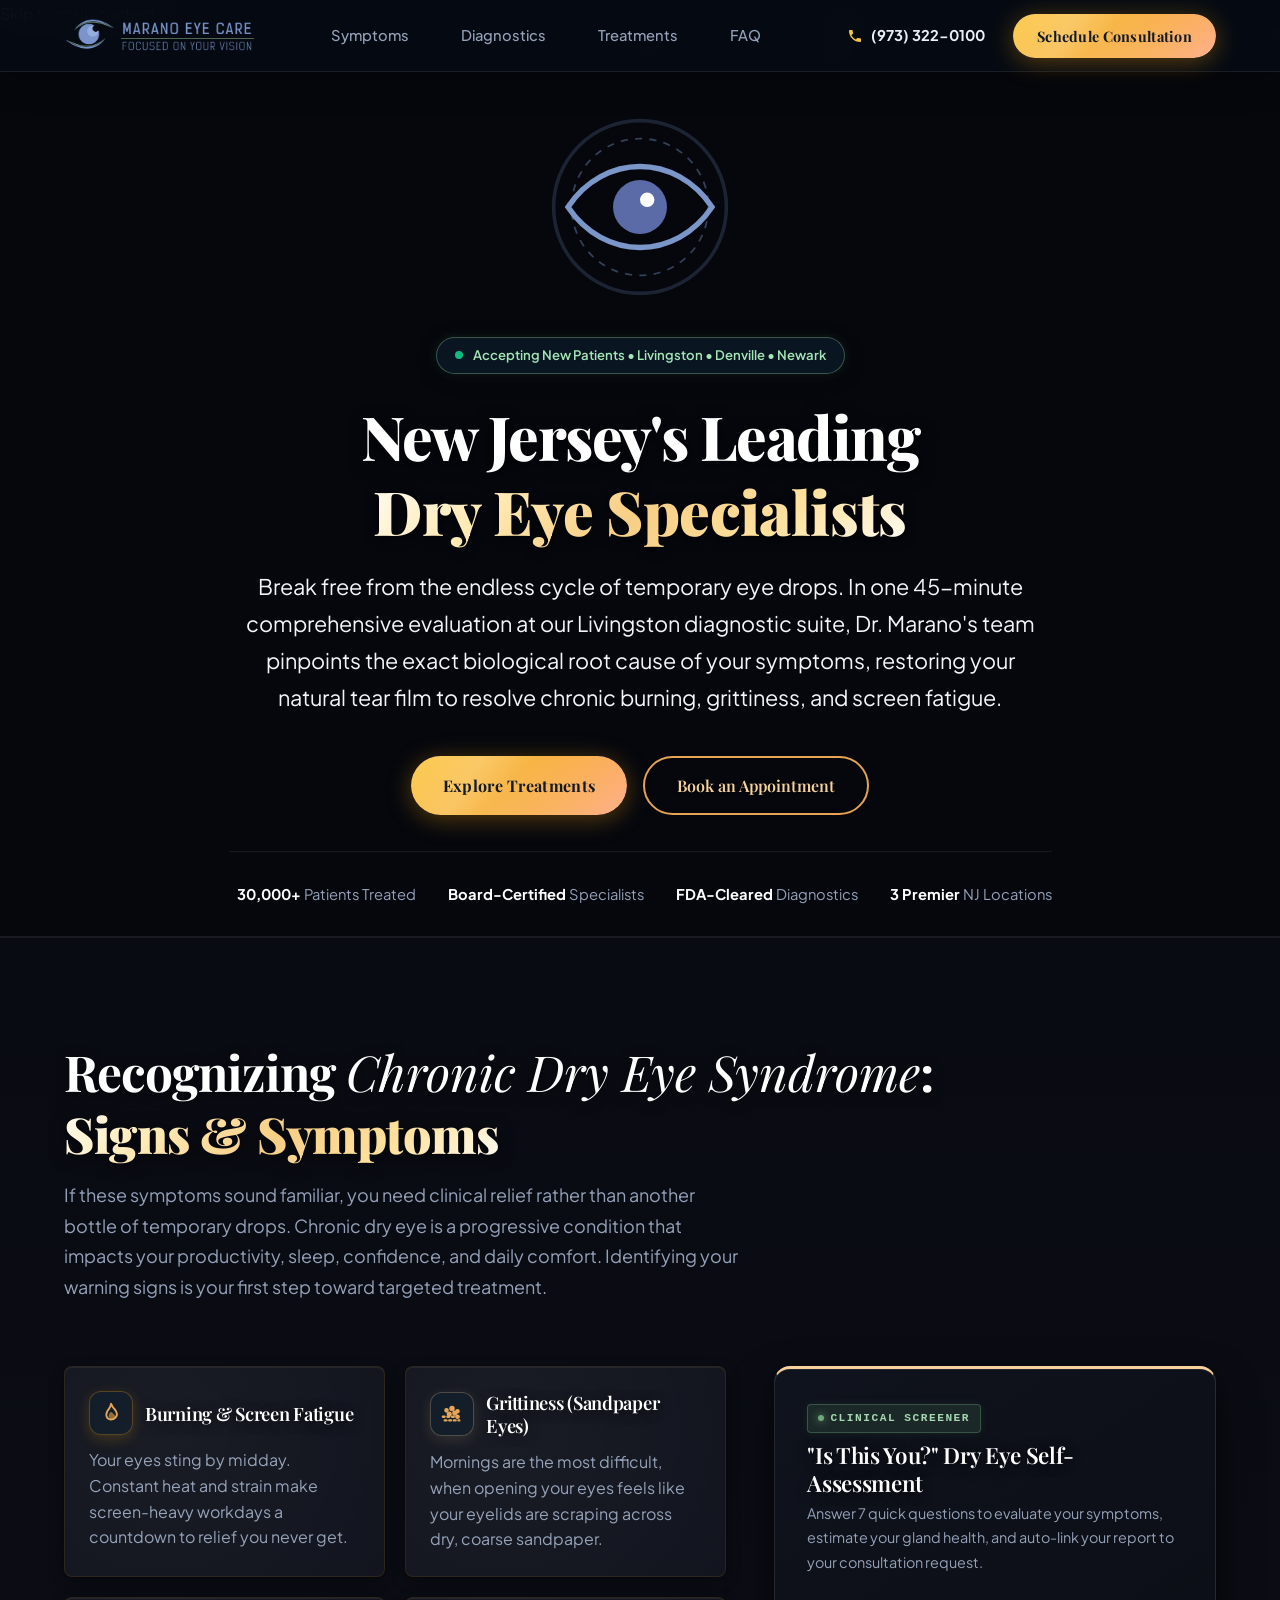
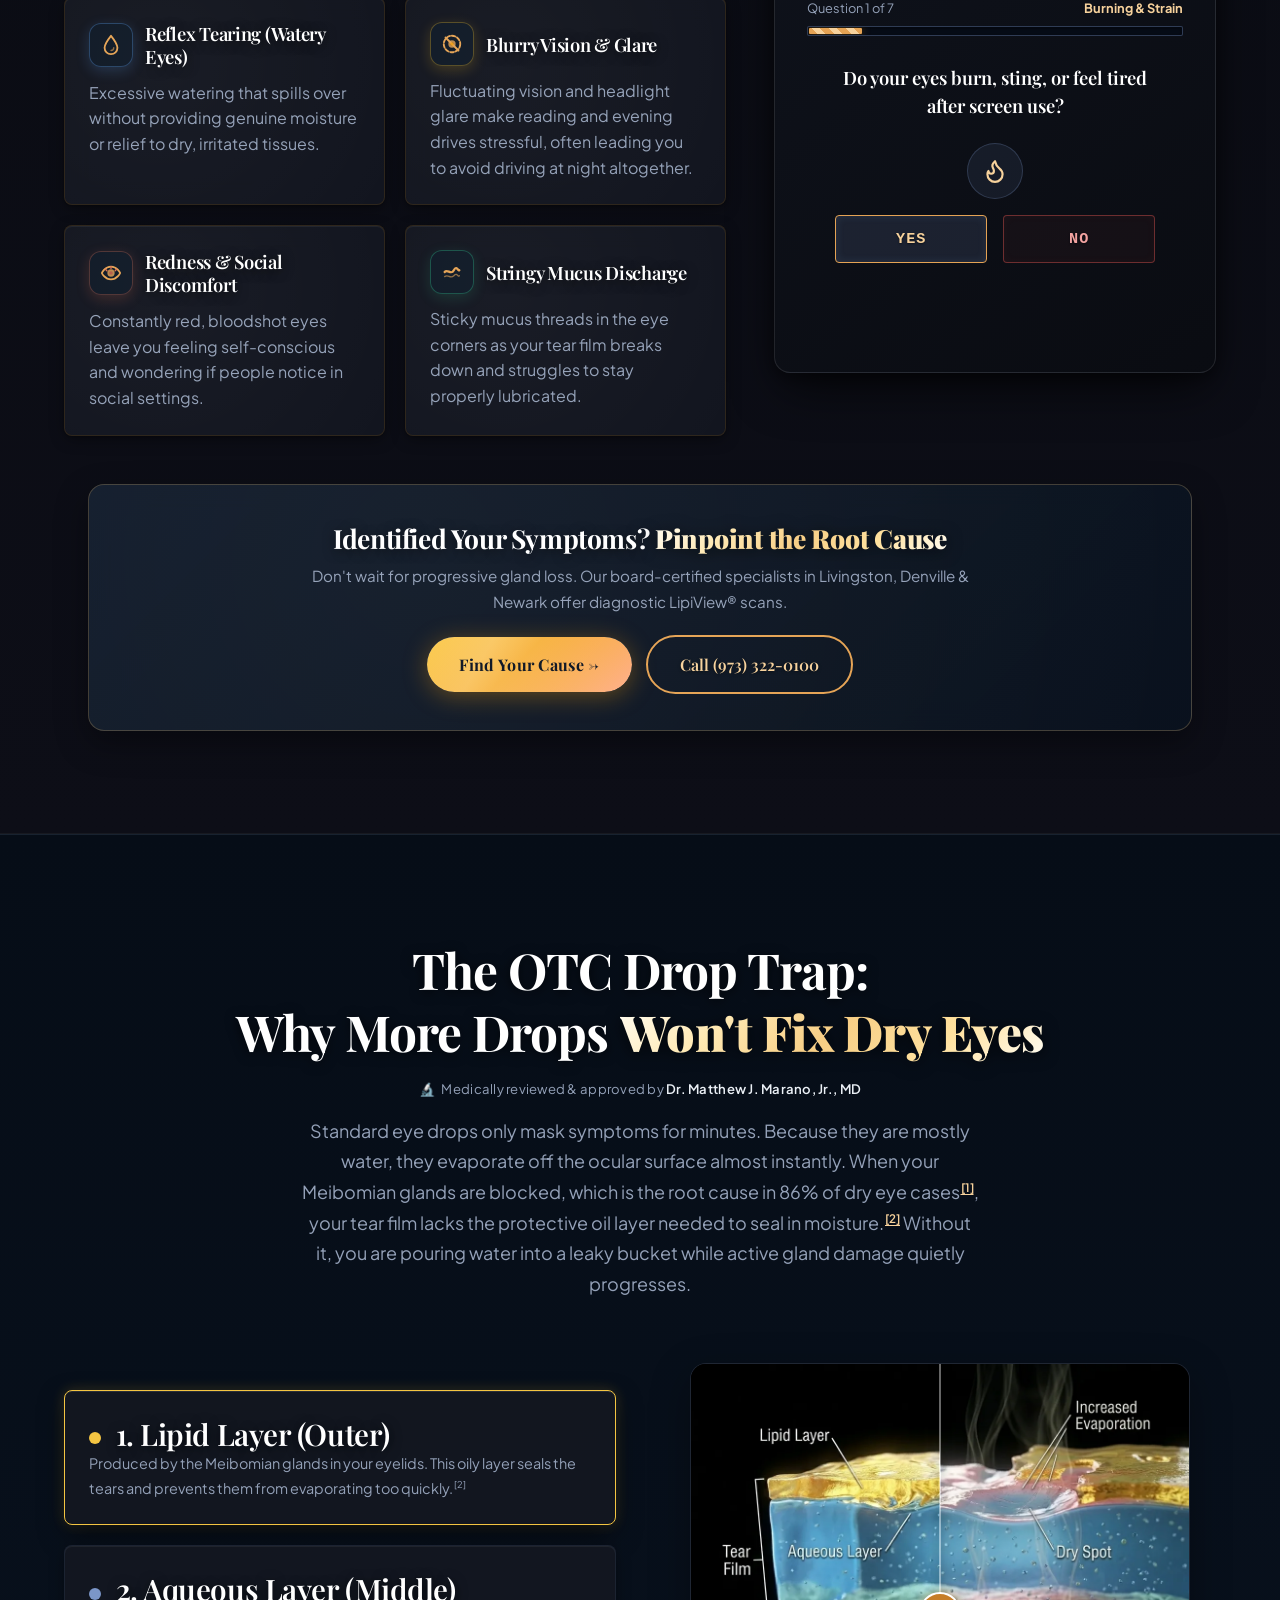
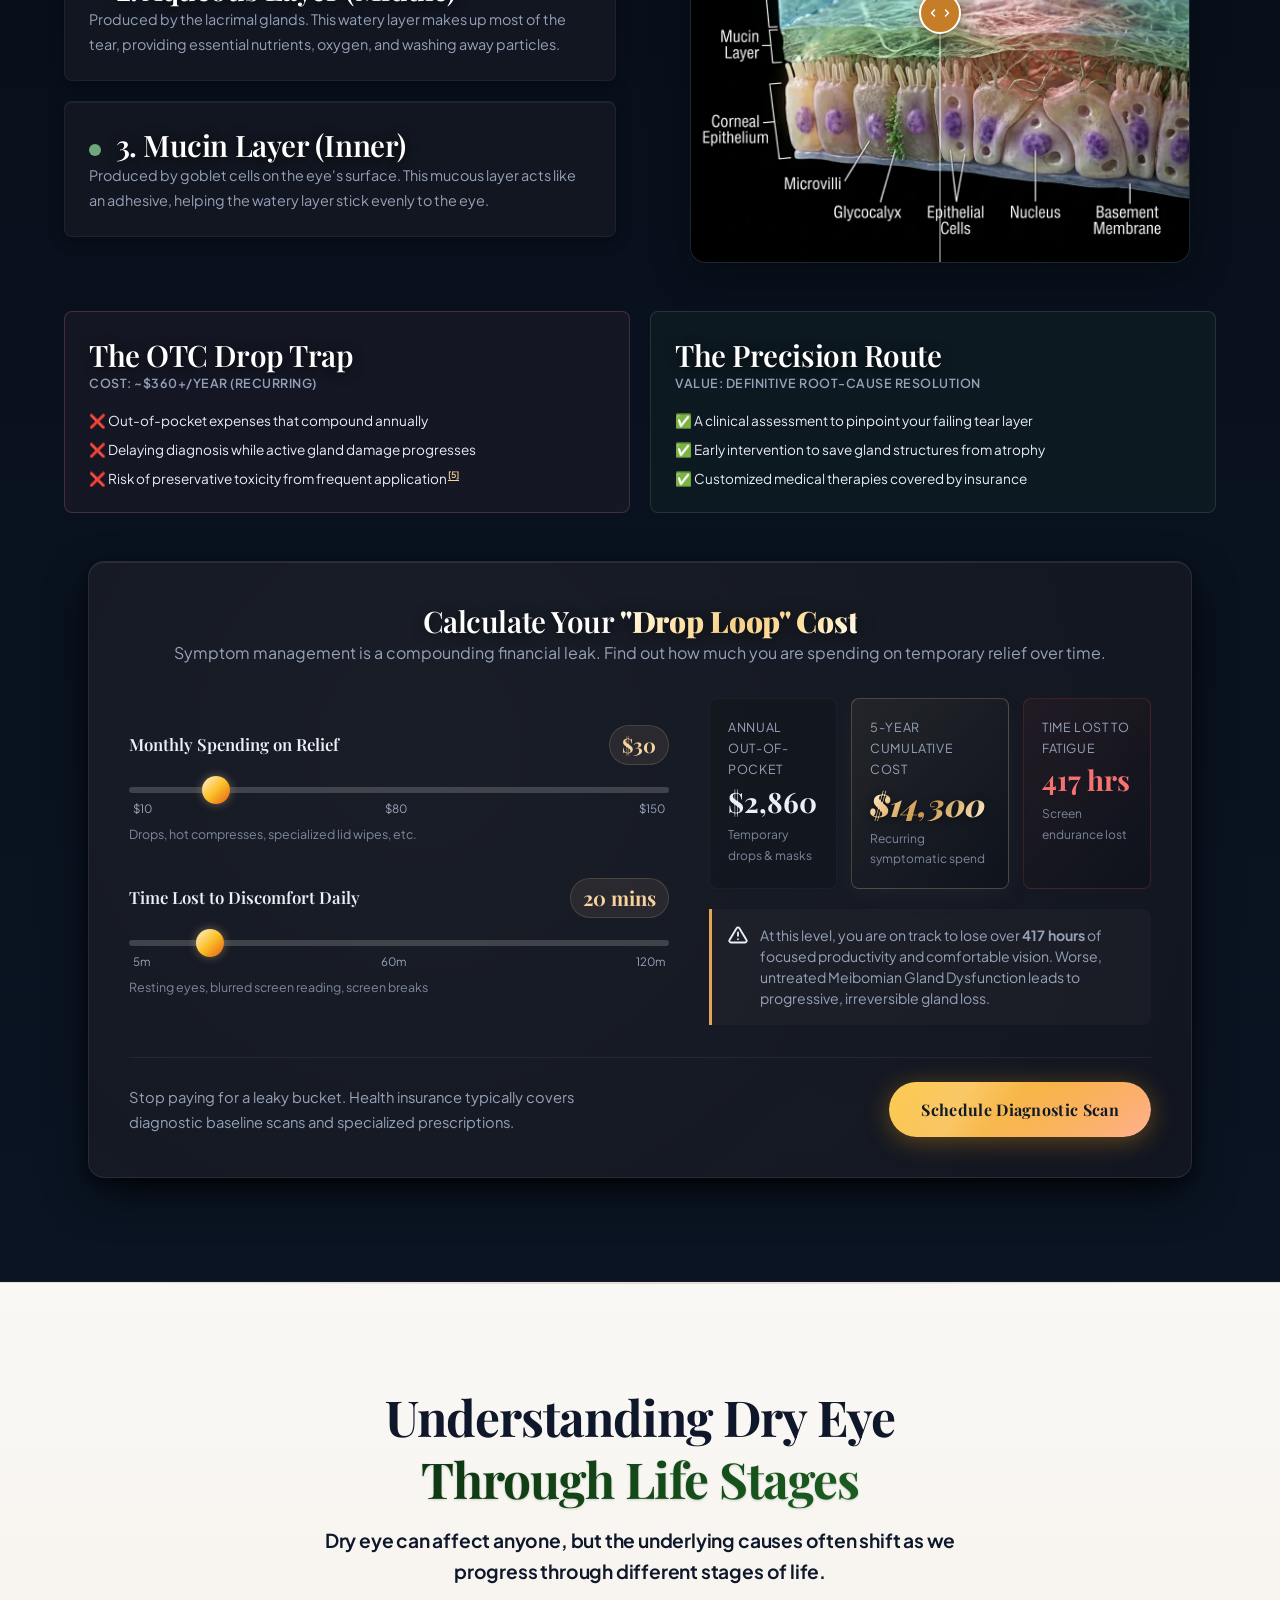
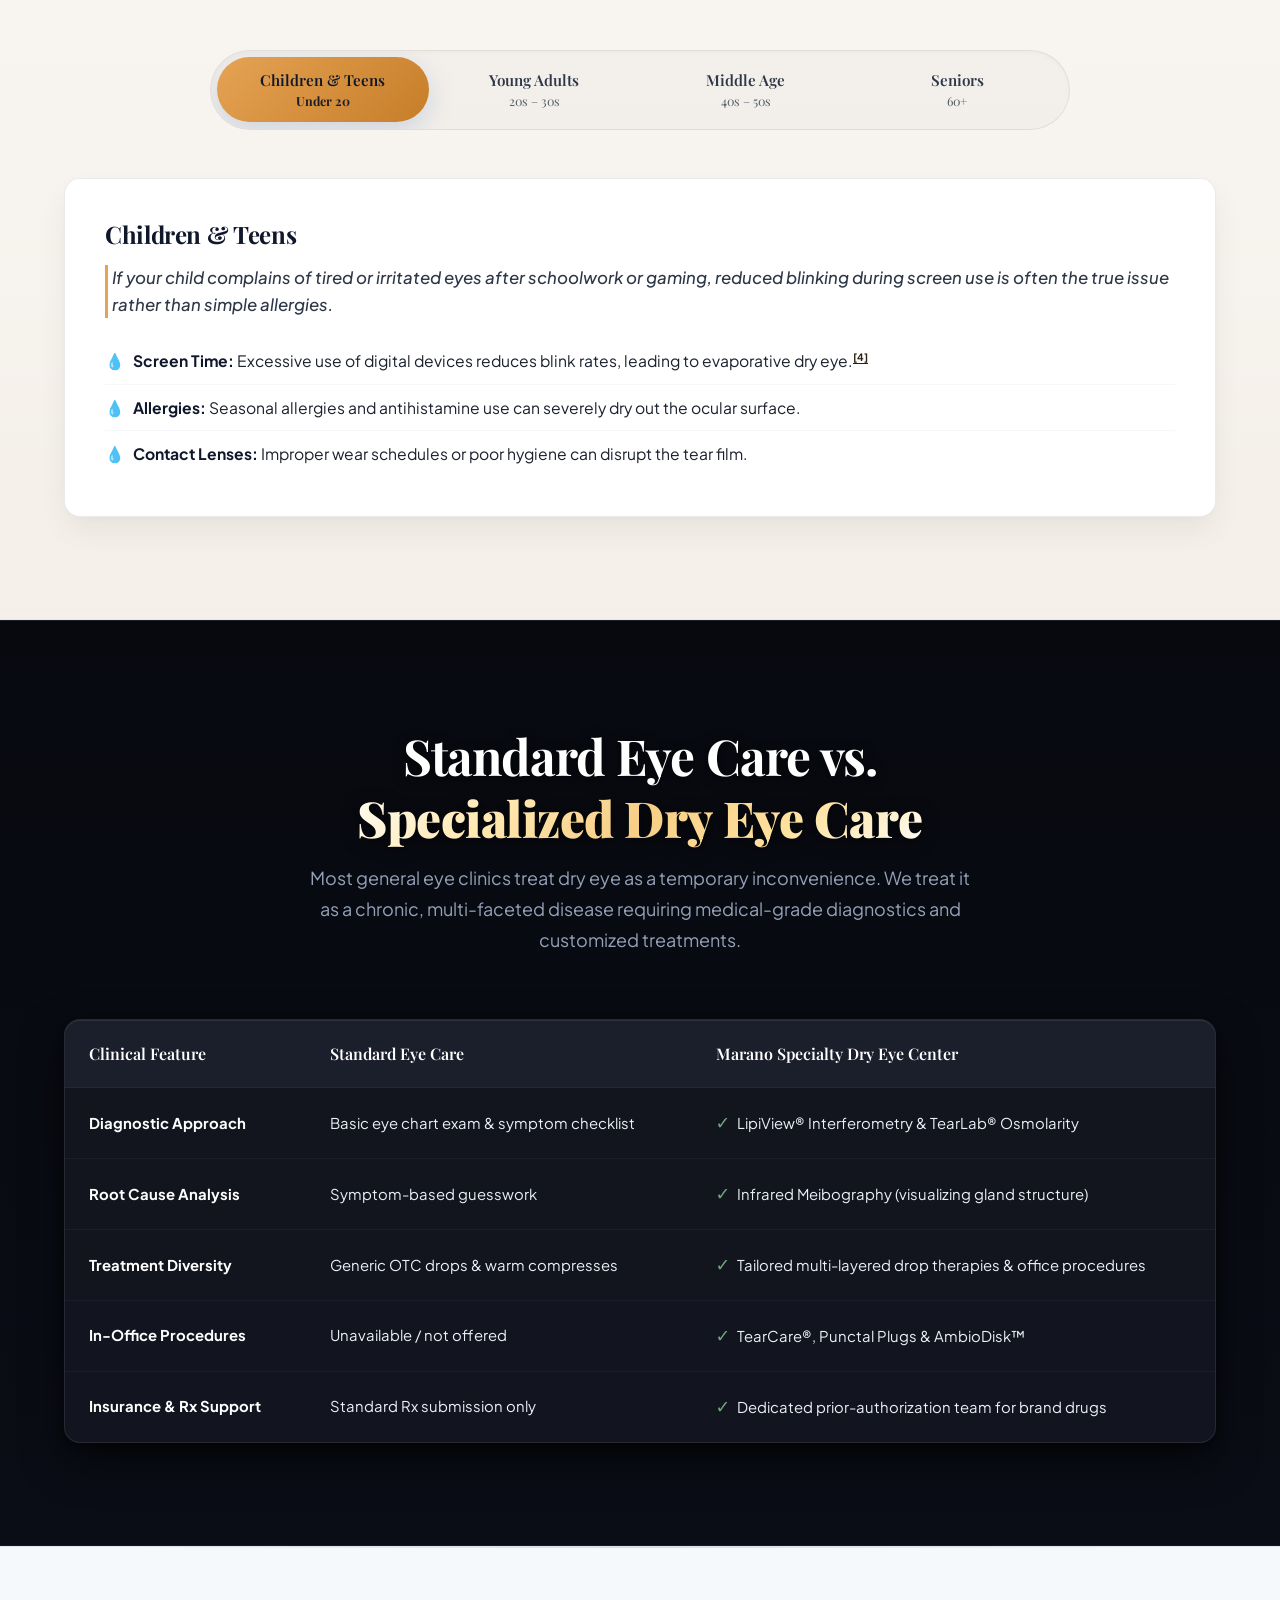
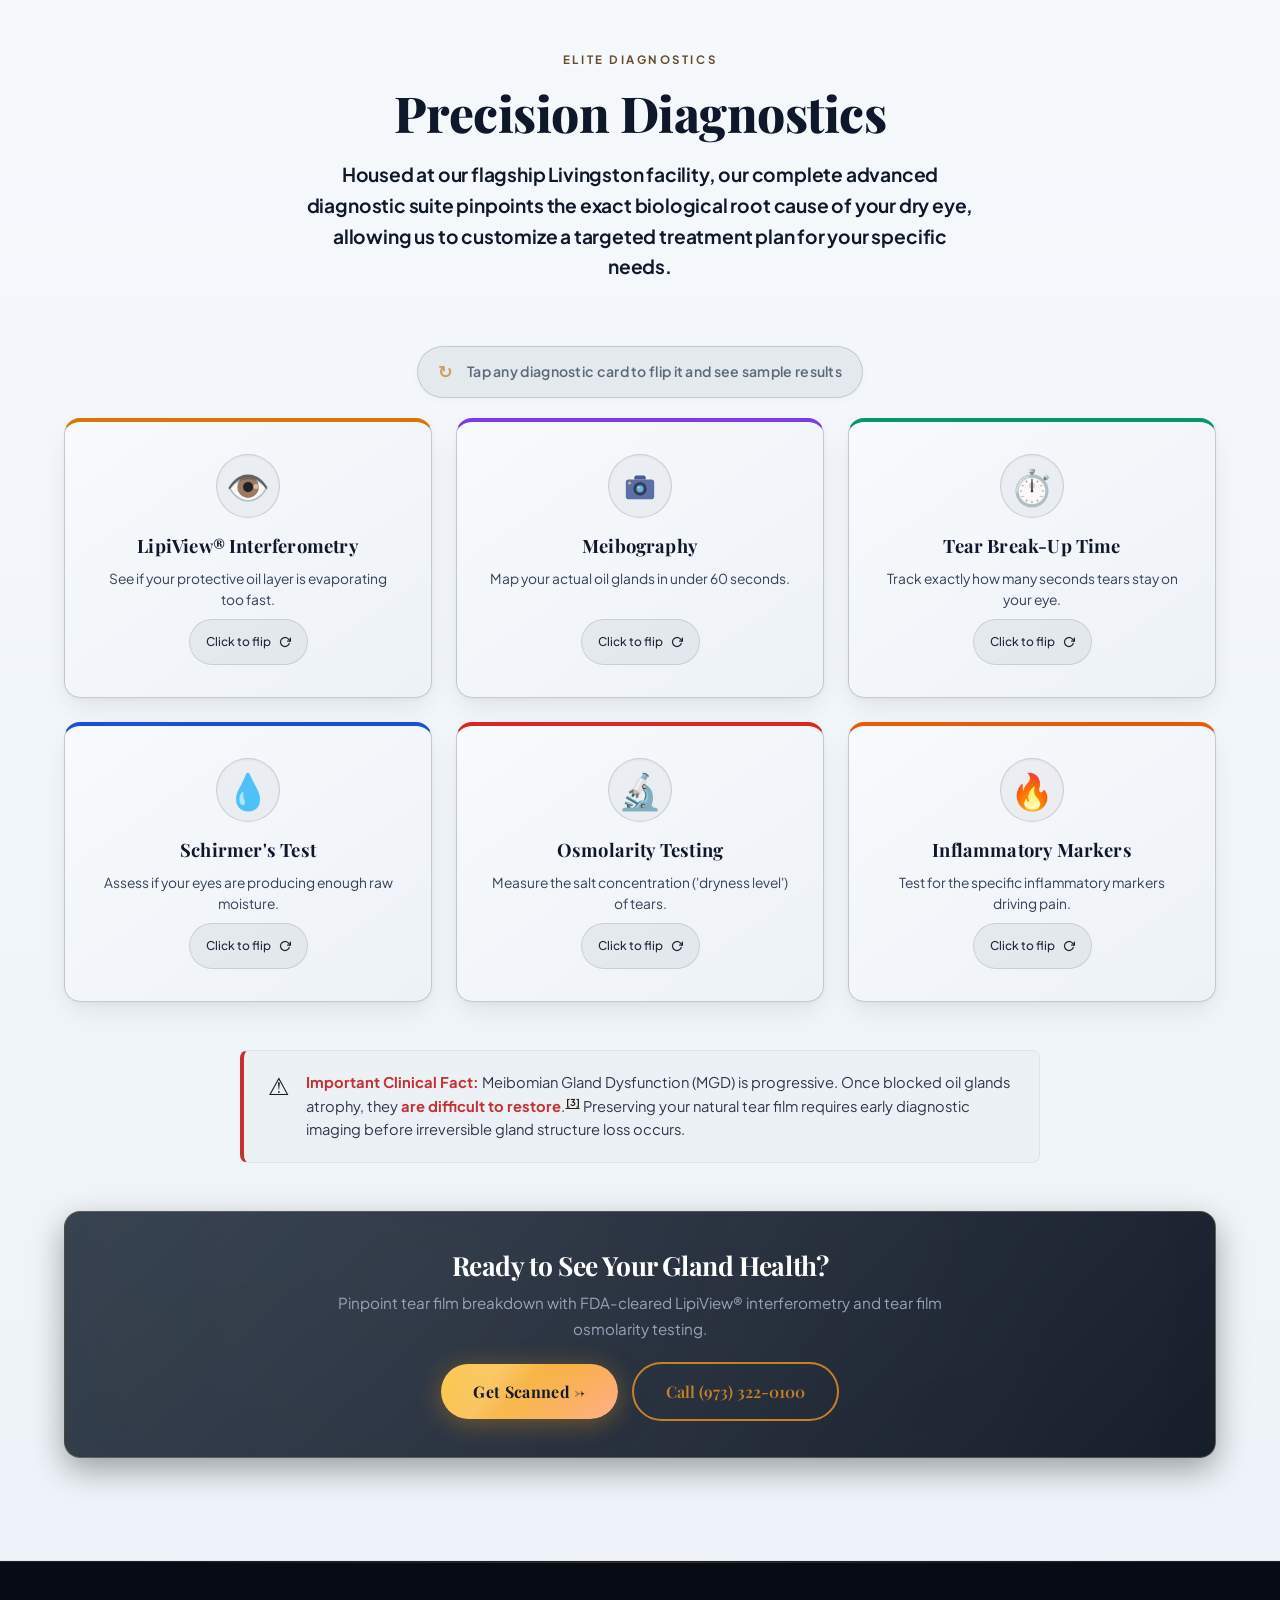
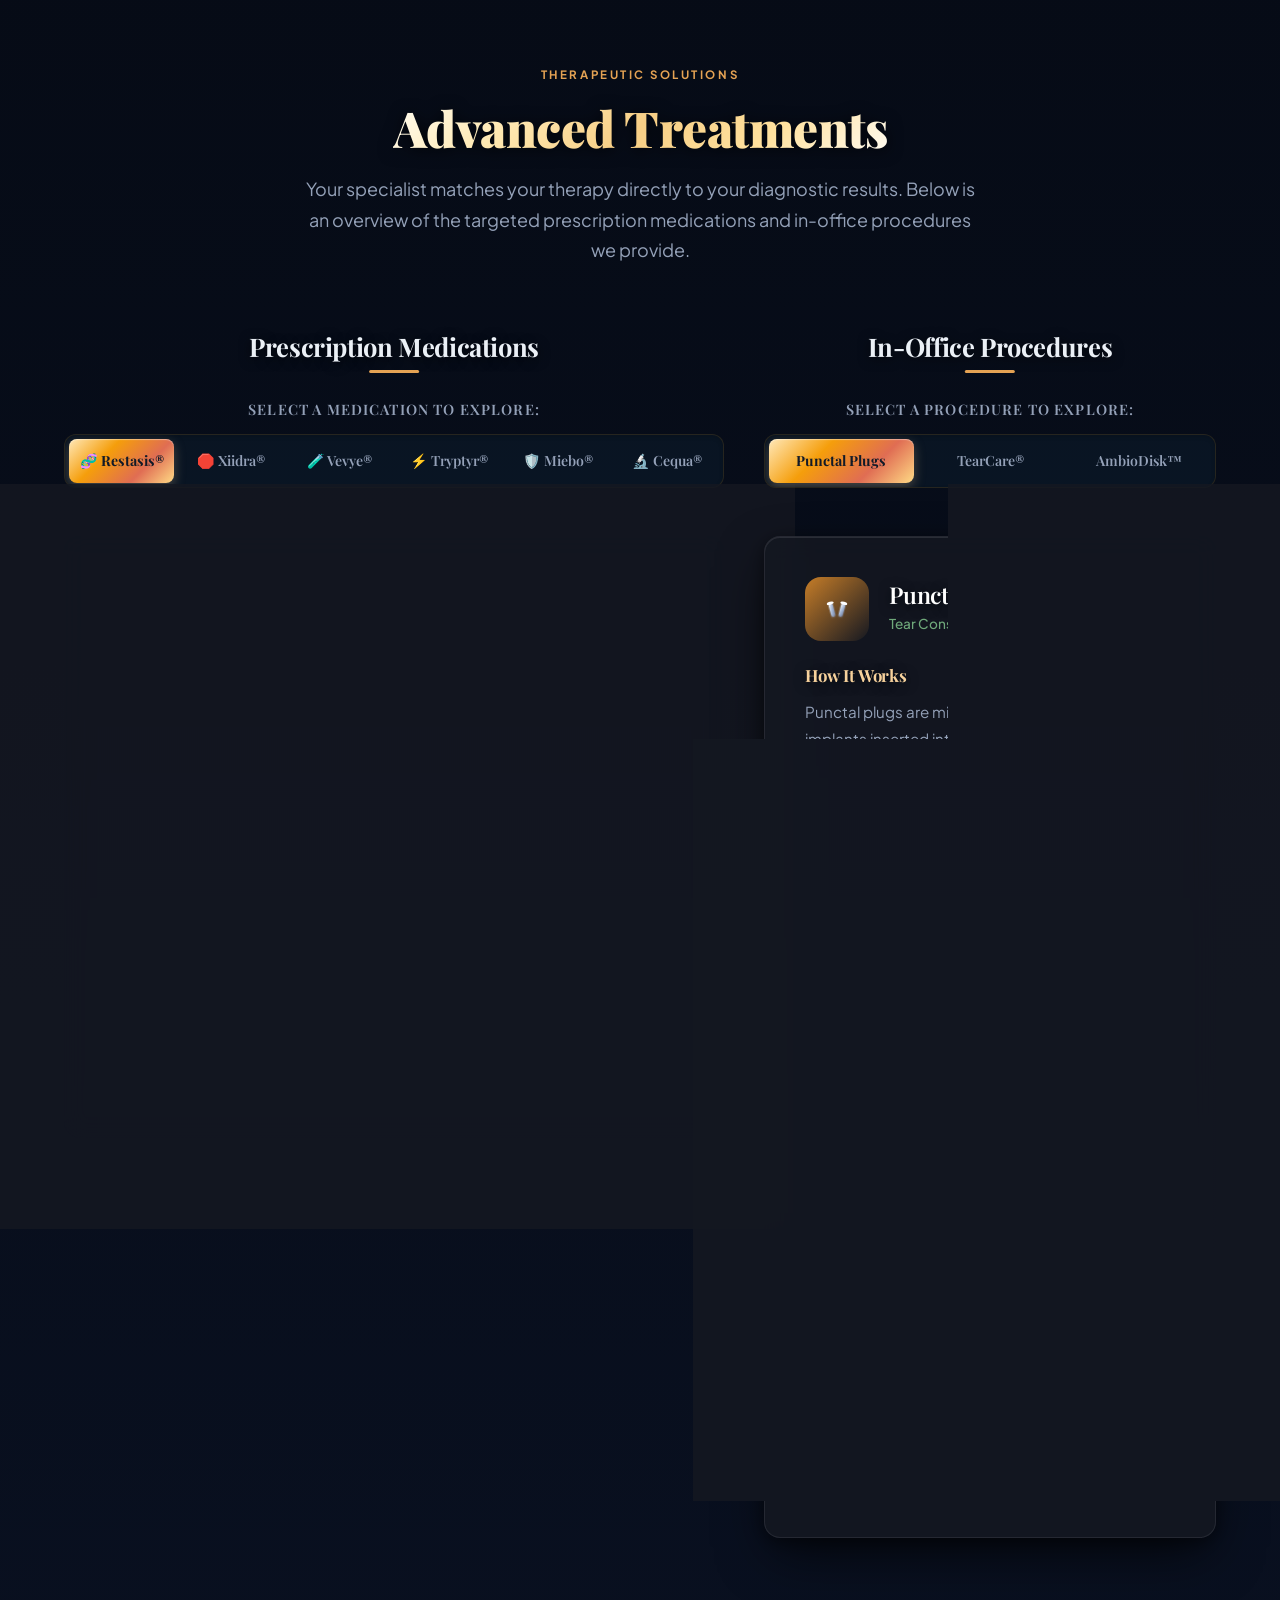
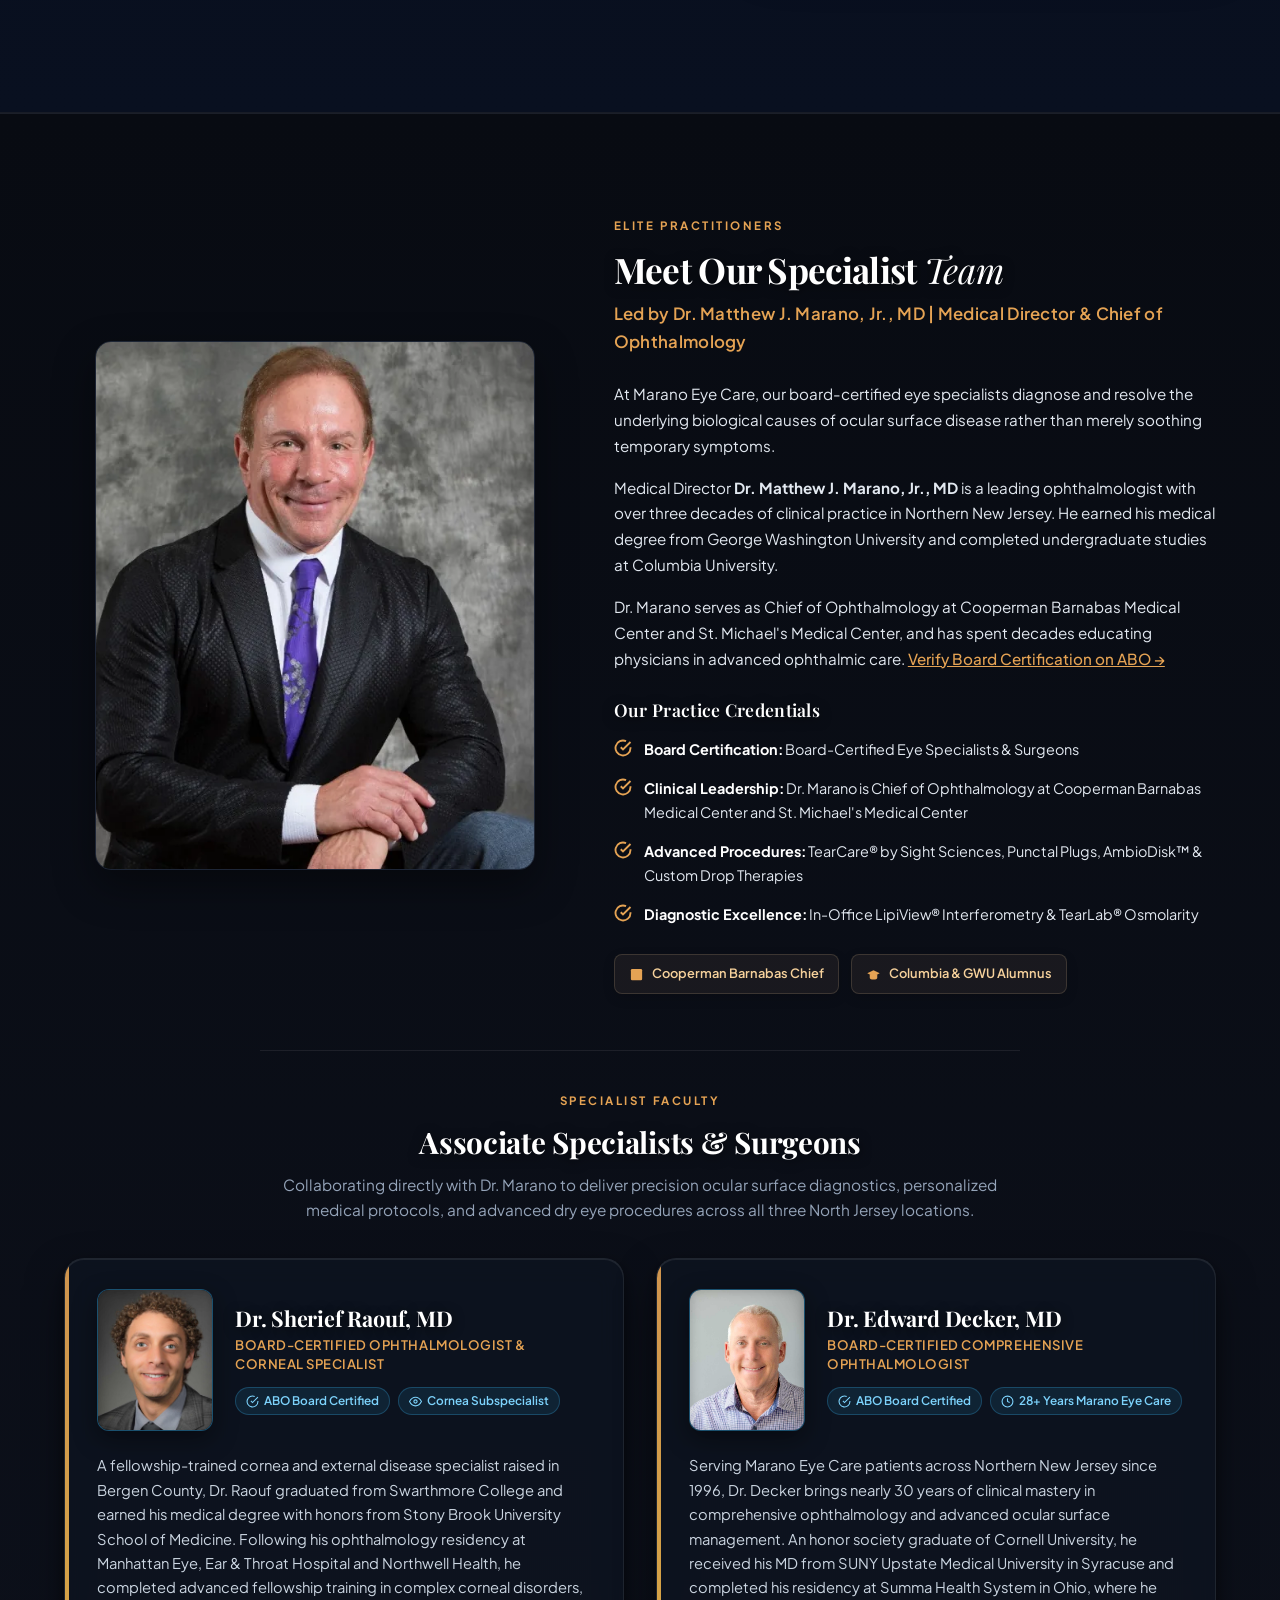
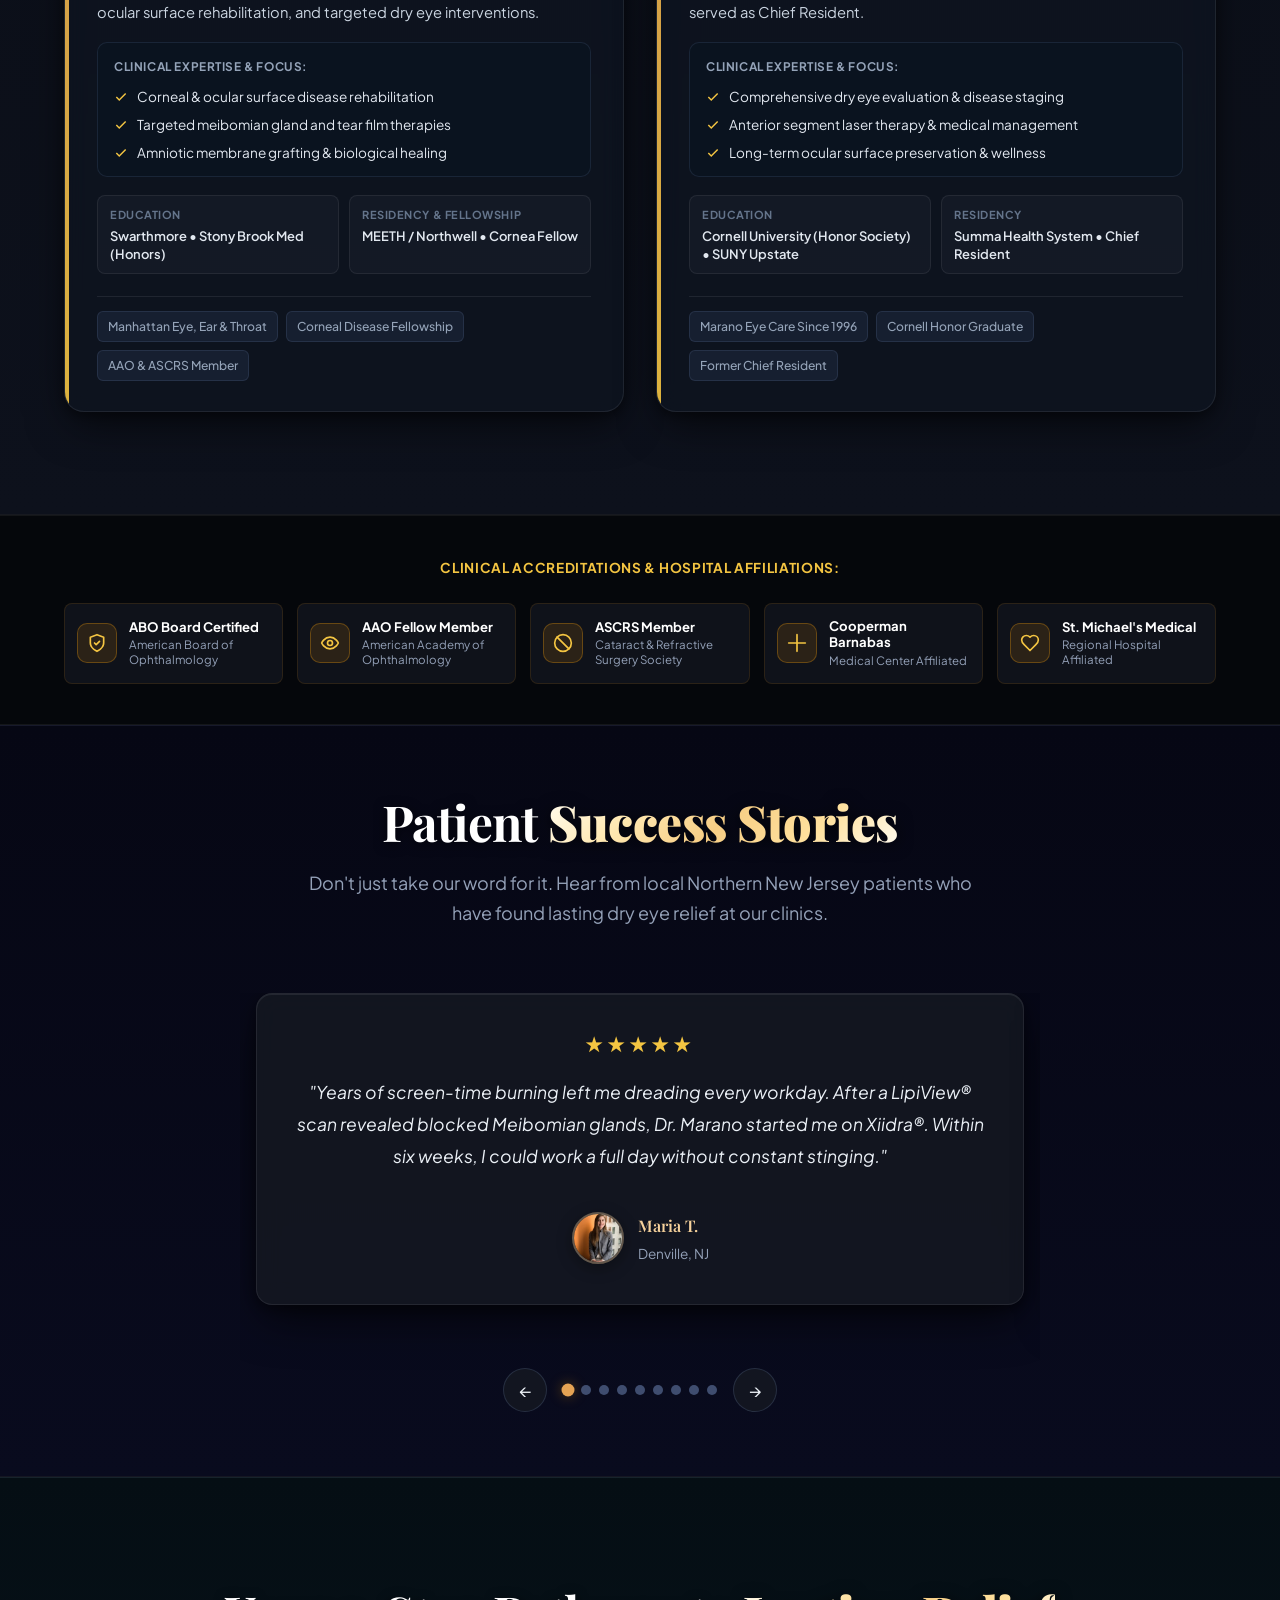
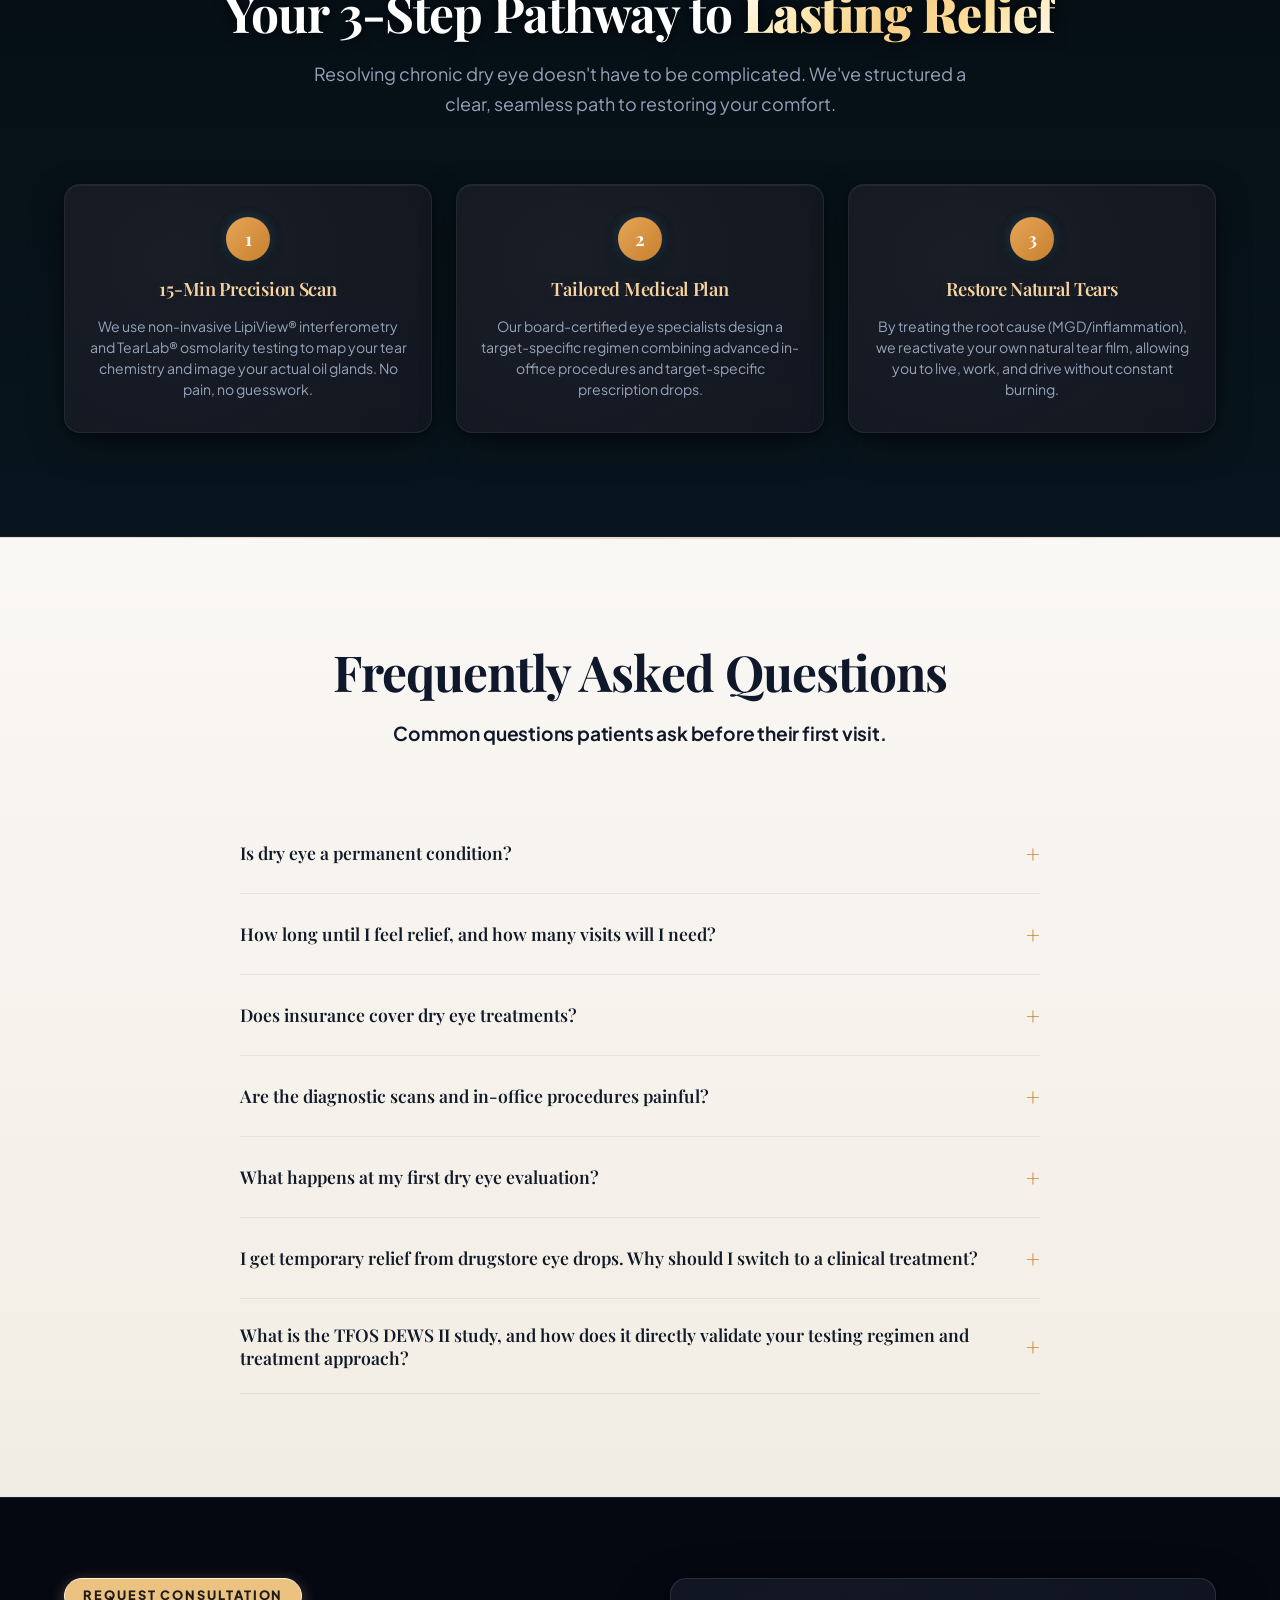
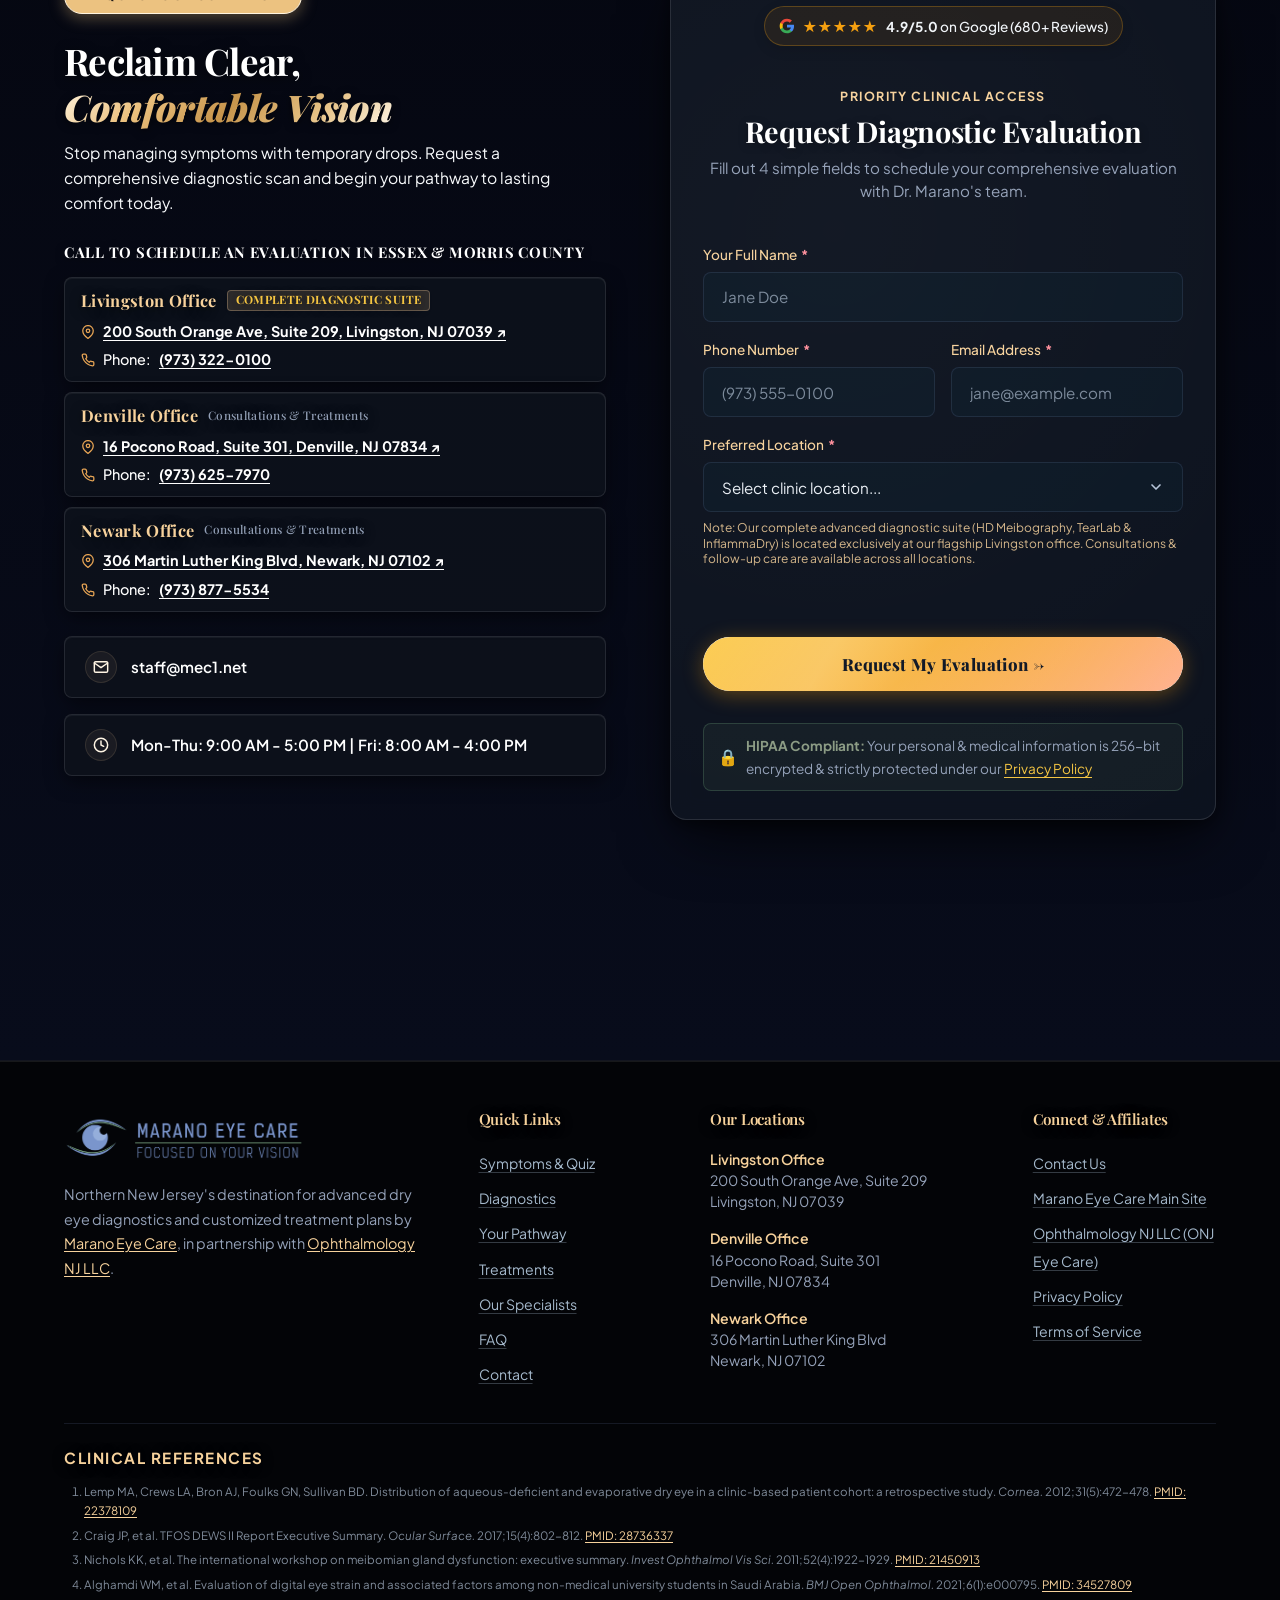
==== index.html @ af373365 "feat: integrate TearCare, expand in-office procedures, and calibrate card shadow system" ====
<!DOCTYPE html>
<html lang="en">

    <head>
    <meta charset="UTF-8">
    <meta name="viewport" content="width=device-width, initial-scale=1.0">

    <!-- Google tag (gtag.js) - Global Site Tag -->
    <script async src="https://www.googletagmanager.com/gtag/js?id=AW-18197167741"></script>
    <script>
      window.dataLayer = window.dataLayer || [];
      function gtag(){dataLayer.push(arguments);}
      gtag('js', new Date());

      gtag('config', 'AW-18197167741');
      gtag('config', 'AW-17962563730');
      gtag('config', 'GT-WKTZM5GN');
    </script>

    <!-- Google Tag Manager -->
    <script>(function(w,d,s,l,i){w[l]=w[l]||[];w[l].push({'gtm.start':
    new Date().getTime(),event:'gtm.js'});var f=d.getElementsByTagName(s)[0],
    j=d.createElement(s),dl=l!='dataLayer'?'&l='+l:'';j.async=true;j.src=
    'https://www.googletagmanager.com/gtm.js?id='+i+dl;f.parentNode.insertBefore(j,f);
    })(window,document,'script','dataLayer','GTM-KBWXBRFV');
    // Ensure window.gtag helper forwards directly to dataLayer
    window.dataLayer = window.dataLayer || [];
    function gtag(){dataLayer.push(arguments);}
    window.gtag = window.gtag || gtag;
    </script>
    <!-- End Google Tag Manager -->

    <title>Dry Eye Specialists NJ: Advanced Relief in Livingston, Denville &amp; Newark | Marano Eye Care</title>
    <meta name="description"
        content="Tired of temporary eye drops? Dr. Marano provides FDA-cleared dry eye diagnostics &amp; root-cause treatments across 3 NJ locations. Schedule your evaluation today.">
    <link rel="icon" type="image/svg+xml" href="assets/favicon.svg">
    
    <!-- Canonical URL -->
    <link rel="canonical" href="https://dryeye.maranoeye.com/" />

    <!-- Open Graph (Facebook / LinkedIn / Slack / WhatsApp) -->
    <meta property="og:type" content="website">
    <meta property="og:url" content="https://dryeye.maranoeye.com/" />
    <meta property="og:title" content="Dry Eye Specialists NJ: Advanced Relief | Marano Eye Care">
    <meta property="og:description" content="Tired of temporary eye drops? Get advanced, FDA-cleared dry eye diagnostics &amp; treatments in Livingston, Denville &amp; Newark with Dr. Marano.">
    <meta property="og:image" content="https://dryeye.maranoeye.com/assets/meibography_scan.png">
    <meta property="og:site_name" content="Marano Eye Care">
    <meta property="og:locale" content="en_US">

    <!-- Twitter Cards (X) -->
    <meta name="twitter:card" content="summary_large_image">
    <meta name="twitter:url" content="https://dryeye.maranoeye.com/">
    <meta name="twitter:title" content="Dry Eye Specialists NJ: Advanced Relief | Marano Eye Care">
    <meta name="twitter:description" content="Get advanced, FDA-cleared dry eye diagnostics &amp; root-cause treatments across 3 NJ locations.">
    <meta name="twitter:image" content="https://dryeye.maranoeye.com/assets/meibography_scan.png">

    <link rel="preconnect" href="https://fonts.googleapis.com">
    <link rel="preconnect" href="https://fonts.gstatic.com" crossorigin>
    <link rel="preload" href="https://fonts.googleapis.com/css2?family=Playfair+Display:ital,wght@0,400;0,600;0,700;1,400&family=Plus+Jakarta+Sans:wght@300;400;500;600;700&display=swap" as="style">
    <link href="https://fonts.googleapis.com/css2?family=Playfair+Display:ital,wght@0,400;0,600;0,700;1,400&family=Plus+Jakarta+Sans:wght@300;400;500;600;700&display=swap" rel="stylesheet">
    <link rel="stylesheet" href="styles.css?v=1.7.2">

    <!-- Preload Critical Above-the-Fold Assets -->
    <link rel="preload" href="assets/marano_logo.png" as="image" type="image/png">

    <!-- Advanced Connected Medical & Local Business Schema.org Graph -->
    <script type="application/ld+json">
    {
      "@context": "https://schema.org",
      "@graph": [
        {
          "@type": "MedicalBusiness",
          "@id": "https://maranoeyecare.com/#organization",
          "name": "Marano Eye Care - Dry Eye Care Center",
          "url": "https://maranoeyecare.com",
          "logo": "https://maranoeyecare.com/assets/marano_logo.png",
          "image": "https://maranoeyecare.com/assets/meibography_scan.png",
          "description": "New Jersey's premier dry eye care center specializing in advanced, FDA-cleared diagnostics and customized, root-cause treatments.",
          "telephone": "(973) 322-0100",
          "medicalSpecialty": "Ophthalmology",
          "knowsAbout": ["Dry Eye Syndrome", "Meibomian Gland Dysfunction", "LipiFlow", "AmbioDisk"],
          "priceRange": "$$",
          "aggregateRating": {
            "@type": "AggregateRating",
            "ratingValue": "4.9",
            "reviewCount": "680",
            "bestRating": "5",
            "worstRating": "1"
          },
          "subOrganization": [
            { "@id": "https://maranoeyecare.com/#livingston" },
            { "@id": "https://maranoeyecare.com/#denville" },
            { "@id": "https://maranoeyecare.com/#newark" }
          ]
        },
        {
          "@type": "MedicalBusiness",
          "@id": "https://maranoeyecare.com/#livingston",
          "name": "Marano Eye Care - Livingston Office",
          "telephone": "(973) 322-0100",
          "parentOrganization": { "@id": "https://maranoeyecare.com/#organization" },
          "address": {
            "@type": "PostalAddress",
            "streetAddress": "200 South Orange Ave, Suite 209",
            "addressLocality": "Livingston",
            "addressRegion": "NJ",
            "postalCode": "07039",
            "addressCountry": "US"
          },
          "geo": {
            "@type": "GeoCoordinates",
            "latitude": 40.7812,
            "longitude": -74.3259
          },
          "areaServed": [
            { "@type": "AdministrativeArea", "name": "Essex County, NJ" },
            { "@type": "AdministrativeArea", "name": "Morris County, NJ" },
            { "@type": "City", "name": "Livingston, NJ" },
            { "@type": "City", "name": "Short Hills, NJ" },
            { "@type": "City", "name": "Millburn, NJ" },
            { "@type": "City", "name": "Summit, NJ" },
            { "@type": "City", "name": "Florham Park, NJ" },
            { "@type": "City", "name": "East Hanover, NJ" },
            { "@type": "City", "name": "West Orange, NJ" },
            { "@type": "City", "name": "Caldwell, NJ" }
          ],
          "openingHours": "Mo-Fr 08:00-17:00"
        },
        {
          "@type": "MedicalBusiness",
          "@id": "https://maranoeyecare.com/#denville",
          "name": "Marano Eye Care - Denville Office",
          "telephone": "(973) 625-7970",
          "parentOrganization": { "@id": "https://maranoeyecare.com/#organization" },
          "address": {
            "@type": "PostalAddress",
            "streetAddress": "16 Pocono Road, Suite 301",
            "addressLocality": "Denville",
            "addressRegion": "NJ",
            "postalCode": "07834",
            "addressCountry": "US"
          },
          "geo": {
            "@type": "GeoCoordinates",
            "latitude": 40.8931,
            "longitude": -74.4782
          },
          "areaServed": [
            { "@type": "AdministrativeArea", "name": "Morris County, NJ" },
            { "@type": "City", "name": "Denville, NJ" },
            { "@type": "City", "name": "Parsippany-Troy Hills, NJ" },
            { "@type": "City", "name": "Rockaway, NJ" },
            { "@type": "City", "name": "Morristown, NJ" },
            { "@type": "City", "name": "Mountain Lakes, NJ" },
            { "@type": "City", "name": "Dover, NJ" },
            { "@type": "City", "name": "Boonton, NJ" }
          ],
          "openingHours": "Mo-Fr 08:00-17:00"
        },
        {
          "@type": "MedicalBusiness",
          "@id": "https://maranoeyecare.com/#newark",
          "name": "Marano Eye Care - Newark Office",
          "telephone": "(973) 877-5534",
          "parentOrganization": { "@id": "https://maranoeyecare.com/#organization" },
          "address": {
            "@type": "PostalAddress",
            "streetAddress": "306 Martin Luther King Blvd",
            "addressLocality": "Newark",
            "addressRegion": "NJ",
            "postalCode": "07102",
            "addressCountry": "US"
          },
          "geo": {
            "@type": "GeoCoordinates",
            "latitude": 40.7397,
            "longitude": -74.1793
          },
          "areaServed": [
            { "@type": "AdministrativeArea", "name": "Essex County, NJ" },
            { "@type": "City", "name": "Newark, NJ" },
            { "@type": "City", "name": "Harrison, NJ" },
            { "@type": "City", "name": "Kearny, NJ" },
            { "@type": "City", "name": "East Orange, NJ" },
            { "@type": "City", "name": "Belleville, NJ" },
            { "@type": "City", "name": "Irvington, NJ" }
          ],
          "openingHours": "Mo-Fr 08:00-17:00"
        },
        {
          "@type": "Physician",
          "@id": "https://maranoeyecare.com/#physician",
          "name": "Dr. Matthew J. Marano, Jr., MD",
          "telephone": "(973) 322-0100",
          "medicalSpecialty": "Ophthalmology",
          "affiliation": { "@id": "https://maranoeyecare.com/#organization" },
          "knowsAbout": [
            "Dry Eye Syndrome",
            "Meibomian Gland Dysfunction (MGD)",
            "LipiFlow",
            "Intense Pulsed Light (IPL)"
          ],
          "memberOf": {
            "@type": "MedicalOrganization",
            "name": "American Board of Ophthalmology"
          }
        },
        {
          "@type": "MedicalCondition",
          "@id": "https://maranoeyecare.com/#condition",
          "name": "Dry Eye Syndrome",
          "alternateName": "Keratoconjunctivitis Sicca",
          "description": "A chronic disease characterized by insufficient lubrication and moisture on the surface of the eye, often caused by Meibomian Gland Dysfunction.",
          "possibleTreatment": [
            {
              "@type": "MedicalProcedure",
              "name": "LipiFlow Thermal Pulsation System",
              "description": "An FDA-cleared medical device that applies targeted heat and pressure to unlock blocked meibomian glands."
            },
            {
              "@type": "MedicalProcedure",
              "name": "AmbioDisk Amniotic Membrane Biological Therapy",
              "description": "An in-office biological allograft procedure delivering essential growth factors and regenerative cytokines to heal and restore severe dry eye disease."
            }
          ]
        },
        {
          "@type": "FAQPage",
          "@id": "https://dryeye.maranoeye.com/#faq",
          "mainEntity": [
            {
              "@type": "Question",
              "name": "Is dry eye a permanent condition?",
              "acceptedAnswer": {
                "@type": "Answer",
                "text": "While dry eye is often a chronic condition, it is highly manageable. With the right diagnostic approach and a tailored treatment plan, we can significantly reduce your symptoms, prevent further damage to the ocular surface, and restore your quality of life."
              }
            },
            {
              "@type": "Question",
              "name": "How long until I feel relief, and how many visits will I need?",
              "acceptedAnswer": {
                "@type": "Answer",
                "text": "Timeline varies by patient and treatment. In-office procedures like TearCare® provide rapid relief within days to a couple of weeks by melting blockages and clearing meibomian glands (with benefits lasting up to 12 months), while punctal plugs conserve moisture immediately. Prescription drops like Restasis® or Xiidra® may take 2 to 12 weeks to reach full effect. Most patients notice significant improvement in comfort and screen-time endurance within 2 to 6 weeks. We schedule follow-up checks at 1 month and 3 months to monitor gland function and adjust your plan as your tear film stabilizes."
              }
            },
            {
              "@type": "Question",
              "name": "Does insurance cover dry eye treatments?",
              "acceptedAnswer": {
                "@type": "Answer",
                "text": "Many diagnostic tests and prescription medications (like Restasis or Xiidra) are covered by standard health or vision insurance, though co-pays vary. Some advanced in-office procedures or specific custom options may be considered out-of-pocket expenses. Our team will verify your benefits and explain all costs prior to treatment."
              }
            },
            {
              "@type": "Question",
              "name": "Are the diagnostic scans and in-office procedures painful?",
              "acceptedAnswer": {
                "@type": "Answer",
                "text": "No. All of our diagnostic tests, including LipiView® interferometry and infrared Meibography, are completely non-invasive, quick, and touch-free. For procedures like Punctal Plugs, we use numbing drops to ensure you feel no pain or scratchiness. Most patients describe the sensation as a mild cooling or pressure, and you can resume normal activities immediately after your visit."
              }
            },
            {
              "@type": "Question",
              "name": "What happens at my first dry eye evaluation?",
              "acceptedAnswer": {
                "@type": "Answer",
                "text": "Your first visit typically takes 45–60 minutes. We review your symptom history, then run non-invasive diagnostic scans with LipiView® interferometry and infrared Meibography to image your oil glands and measure your tear film. You'll see your results on screen, and your specialist will explain which tear layer is failing and recommend a customized treatment plan. No referral is required."
              }
            },
            {
              "@type": "Question",
              "name": "I get temporary relief from drugstore eye drops. Why should I switch to a clinical treatment?",
              "acceptedAnswer": {
                "@type": "Answer",
                "text": "Drugstore drops act as a temporary band-aid, masking symptoms for minutes without treating the underlying cause. If your meibomian glands are blocked, tears will continue to evaporate instantly. Over time, untreated gland blockage leads to irreversible gland atrophy (shrinkage). Our treatments target root inflammation and blocked ducts to restore your eyes' natural ability to produce and maintain tears, preventing permanent damage."
              }
            },
            {
              "@type": "Question",
              "name": "What is the TFOS DEWS II study, and how does it directly validate your testing regimen and treatment approach?",
              "acceptedAnswer": {
                "@type": "Answer",
                "text": "The landmark TFOS DEWS II (Tear Film & Ocular Surface Society Dry Eye WorkShop II) global consensus study redefined dry eye as a multi-factorial disease driven by a self-perpetuating vicious cycle of tear instability, hyperosmolarity, and ocular surface inflammation. To break this cycle, TFOS DEWS II established an evidence-based, staged diagnostic and therapeutic protocol that directly maps to our clinic's exact regimen: sub-type diagnostic testing via LipiView® interferometry, TearLab® osmolarity, and InflammaDry® MMP-9 screening; targeted lipid restoration via thermal pulsation therapy and meibomian gland expression to clear hardened wax and restore oil flow; and interrupting ocular surface inflammation using Restasis®, Xiidra®, Cequa®, Miebo®, or AmbioDisk™ tissue grafts."
              }
            }
          ]
        }
      ]
    }
    </script>
</head>

<body>
    <!-- Google Tag Manager (noscript) -->
    <noscript><iframe src="https://www.googletagmanager.com/ns.html?id=GTM-KBWXBRFV"
    height="0" width="0" style="display:none;visibility:hidden"></iframe></noscript>
    <!-- End Google Tag Manager (noscript) -->

    <!-- Skip Link for Keyboard Accessibility -->
    <a href="#main-content" class="skip-link">Skip to main content</a>

    <!-- NAVBAR -->
    <nav class="navbar">
        <div class="navbar-bg"></div>
        <div class="container">
            <a href="https://maranoeyecare.com" class="nav-logo">
                <img src="assets/marano_logo.png" alt="Marano Eye Care" class="logo-img" width="180" height="60" loading="eager">
            </a>
            <div class="mobile-nav-right mobile-only">
                <a href="tel:9733220100" class="mobile-header-call-btn">
                    <svg class="phone-icon" viewBox="0 0 24 24" width="14" height="14" fill="currentColor" aria-hidden="true">
                        <path d="M6.62 10.79a15.053 15.053 0 006.59 6.59l2.2-2.2a1 1 0 011.01-.24c1.12.37 2.33.57 3.58.57a1 1 0 011 1V20a1 1 0 01-1 1A17 17 0 013 4a1 1 0 011-1h3.5a1 1 0 011 1c0 1.25.2 2.46.57 3.58a1 1 0 01-.24 1.01l-2.21 2.2z"/>
                    </svg>
                    <span>(973) 322-0100</span>
                </a>
                <button class="mobile-toggle" aria-expanded="false" aria-label="Toggle navigation menu">☰</button>
            </div>
            <ul class="nav-links">
                <li><a href="#symptoms">Symptoms</a></li>
                <li><a href="#diagnostics">Diagnostics</a></li>
                <li><a href="#treatments">Treatments</a></li>
                <li><a href="#faq">FAQ</a></li>
                <li class="mobile-only"><a href="tel:9733220100" class="nav-phone-mobile">📞 Call Livingston: (973) 322-0100</a></li>
                <li class="mobile-only"><a href="#contact" class="btn btn-primary nav-cta">Schedule Consultation</a></li>
            </ul>
            <div class="nav-actions desktop-only">
                <a href="tel:9733220100" class="nav-phone">
                    <svg class="phone-icon" viewBox="0 0 24 24" width="16" height="16" fill="currentColor" aria-hidden="true">
                        <path d="M6.62 10.79a15.053 15.053 0 006.59 6.59l2.2-2.2a1 1 0 011.01-.24c1.12.37 2.33.57 3.58.57a1 1 0 011 1V20a1 1 0 01-1 1A17 17 0 013 4a1 1 0 011-1h3.5a1 1 0 011 1c0 1.25.2 2.46.57 3.58a1 1 0 01-.24 1.01l-2.21 2.2z"/>
                    </svg>
                    <span>(973) 322-0100</span>
                </a>
                <a href="#contact" class="btn btn-primary nav-cta">Schedule Consultation</a>
            </div>
        </div>
    </nav>

    <main id="main-content">
    <!-- HERO SECTION -->
    <section class="hero" id="home">
        <div class="ambient-glow"></div>
        <div class="particles"></div>
        <div class="hero-content">
            <div class="hero-eye reveal">
                <!-- Glowing futuristic eye icon -->
                <svg viewBox="0 0 100 100" fill="none" xmlns="http://www.w3.org/2000/svg" class="anim-blink" aria-hidden="true" width="180" height="180">
                    <circle cx="50" cy="50" r="48" stroke="rgba(123,150,200,0.2)" stroke-width="2" />
                    <circle cx="50" cy="50" r="38" stroke="rgba(123,150,200,0.4)" stroke-width="1"
                        stroke-dasharray="4 4" />
                    <path d="M10 50 C30 20, 70 20, 90 50 C70 80, 30 80, 10 50 Z" stroke="#7B96C8" stroke-width="3" />
                    <circle cx="50" cy="50" r="15" fill="#5B6BA8" />
                    <circle cx="54" cy="46" r="4" fill="#ffffff" class="anim-shimmer" />
                </svg>
            </div>
            <div class="hero-live-badge reveal" aria-label="Clinic availability status">
                <span class="live-pulse-dot" aria-hidden="true"></span>
                <span>Accepting New Patients • Livingston • Denville • Newark</span>
            </div>
            <h1 class="reveal reveal-delay-1" data-dtr="headline">New Jersey's Leading <br /><span class="gradient-text">Dry Eye Specialists</span></h1>
            <p class="subtitle reveal reveal-delay-2" data-dtr="subheadline">Break free from the endless cycle of temporary eye drops. In one 45-minute comprehensive evaluation at our Livingston diagnostic suite, Dr. Marano's team pinpoints the exact biological root cause of your symptoms, restoring your natural tear film to resolve chronic burning, grittiness, and screen fatigue.</p>
            <div class="hero-buttons reveal reveal-delay-3">
                <a href="#treatments" class="btn btn-primary btn-glow">Explore Treatments</a>
                <a href="#contact" class="btn btn-outline">Book an Appointment</a>
            </div>
            
            <!-- TRUST BAR (Authority & Social Proof) -->
            <div class="hero-trust-bar reveal reveal-delay-4">
                <div class="trust-item">
                    <span class="trust-icon">
                        <svg class="trust-svg" viewBox="0 0 24 24" fill="none" stroke="currentColor" stroke-width="2" stroke-linecap="round" stroke-linejoin="round" aria-hidden="true">
                            <path d="M12 2l3.09 6.26L22 9.27l-5 4.87 1.18 6.88L12 17.77l-6.18 3.25L7 14.14 2 9.27l6.91-1.01L12 2z"/>
                        </svg>
                    </span>
                    <span class="trust-text"><strong>30,000+</strong> Patients Treated</span>
                </div>
                <div class="trust-item">
                    <span class="trust-icon">
                        <svg class="trust-svg" viewBox="0 0 24 24" fill="none" stroke="currentColor" stroke-width="2" stroke-linecap="round" stroke-linejoin="round" aria-hidden="true">
                            <path d="M12 22s8-4 8-10V5l-8-3-8 3v7c0 6 8 10 8 10z"/>
                        </svg>
                    </span>
                    <span class="trust-text"><strong>Board-Certified</strong> Specialists</span>
                </div>
                <div class="trust-item">
                    <span class="trust-icon">
                        <svg class="trust-svg" viewBox="0 0 24 24" fill="none" stroke="currentColor" stroke-width="2" stroke-linecap="round" stroke-linejoin="round" aria-hidden="true">
                            <line x1="6" y1="18" x2="14" y2="18"></line>
                            <line x1="3" y1="22" x2="17" y2="22"></line>
                            <circle cx="10" cy="6" r="3"></circle>
                            <path d="M14 9h6M18 13h2M9 9v9"></path>
                        </svg>
                    </span>
                    <span class="trust-text"><strong>FDA-Cleared</strong> Diagnostics</span>
                </div>
                <div class="trust-item">
                    <span class="trust-icon">
                        <svg class="trust-svg" viewBox="0 0 24 24" fill="none" stroke="currentColor" stroke-width="2" stroke-linecap="round" stroke-linejoin="round" aria-hidden="true">
                            <path d="M21 10c0 7-9 13-9 13s-9-6-9-13a9 9 0 0 1 18 0z"/>
                            <circle cx="12" cy="10" r="3"/>
                        </svg>
                    </span>
                    <span class="trust-text"><strong>3 Premier</strong> NJ Locations</span>
                </div>
            </div>
        </div>
    </section>

    <!-- SIGNS & SYMPTOMS -->
    <section class="section section-dark-alt" id="symptoms">
        <div class="container">
            <!-- Section Header above the columns -->
            <div class="section-header reveal section-header-left">
                <h2>Recognizing <span class="serif-italic">Chronic Dry Eye Syndrome</span>: <br /><span class="gradient-text">Signs &amp; Symptoms</span></h2>
                <p class="symptoms-header-p">If these symptoms sound familiar, you need clinical relief rather than another bottle of temporary drops. Chronic dry eye is a progressive condition that impacts your productivity, sleep, confidence, and daily comfort. Identifying your warning signs is your first step toward targeted treatment.</p>
            </div>
            
            <div class="symptoms-container">
                <!-- Left: Symptoms Info and Cards -->
                <div class="symptoms-content reveal">
                    <div class="symptoms-grid">
                    <!-- Card 1: Burning & Screen Fatigue -->
                    <div class="symptom-card glass-card">
                        <div class="symptom-card-header">
                            <span class="symptom-emoji symptom-icon-burn" role="img" aria-label="Flame Icon">
                                <svg viewBox="0 0 24 24" fill="none" stroke="currentColor" stroke-width="2" stroke-linecap="round" stroke-linejoin="round" class="symptom-svg" aria-hidden="true">
                                    <!-- Custom Flame Icon -->
                                    <path d="M12 2c0 3.5-2.5 5.5-4 8-1.5 2.5-1.5 5 0 7.5A6.5 6.5 0 0 0 18.5 14c0-3.5-2-6-4.5-8.5C13.5 4.5 12 2 12 2z" />
                                    <path d="M12 12c-1.5 1.5-2 3-1 4.5.5.75 1.5 1.5 2.5 1.5s2-.75 2-2c0-1.5-1.5-2.5-3.5-4z" fill="var(--accent-amber)" opacity="0.6" />
                                </svg>
                            </span>
                            <h3>Burning &amp; Screen Fatigue</h3>
                        </div>
                        <p>Your eyes sting by midday. Constant heat and strain make screen-heavy workdays a countdown to relief you never get.</p>
                    </div>
                    <!-- Card 2: Grittiness (Sandpaper Eyes) -->
                    <div class="symptom-card glass-card">
                        <div class="symptom-card-header">
                            <span class="symptom-emoji symptom-icon-grit" role="img" aria-label="Sand Grains Icon">
                                <svg viewBox="0 0 24 24" fill="none" stroke="currentColor" stroke-width="2" stroke-linecap="round" stroke-linejoin="round" class="symptom-svg" aria-hidden="true">
                                    <!-- Custom Sand/Grit Particles Icon -->
                                    <path d="M4 19h16 M2 15h20" stroke-dasharray="2 3" stroke-width="2.5" />
                                    <circle cx="6" cy="8" r="1.5" fill="currentColor" />
                                    <circle cx="12" cy="6" r="2" fill="currentColor" />
                                    <circle cx="18" cy="9" r="1.5" fill="currentColor" />
                                    <circle cx="9" cy="12" r="1.8" fill="currentColor" />
                                    <circle cx="15" cy="11" r="1.8" fill="currentColor" />
                                    <circle cx="18" cy="15" r="1.5" fill="currentColor" />
                                </svg>
                            </span>
                            <h3>Grittiness (Sandpaper Eyes)</h3>
                        </div>
                        <p>Mornings are the most difficult, when opening your eyes feels like your eyelids are scraping across dry, coarse sandpaper.</p>
                    </div>
                    <!-- Card 3: Reflex Tearing (Watery Eyes) -->
                    <div class="symptom-card glass-card">
                        <div class="symptom-card-header">
                            <span class="symptom-emoji symptom-icon-tear" role="img" aria-label="Water Tear Droplet Icon">
                                <svg viewBox="0 0 24 24" fill="none" stroke="currentColor" stroke-width="2" stroke-linecap="round" stroke-linejoin="round" class="symptom-svg" aria-hidden="true">
                                    <!-- Custom Tear Drop Icon -->
                                    <path d="M12 22a7 7 0 0 0 7-7c0-4.3-7-13-7-13S5 10.7 5 15a7 7 0 0 0 7 7z" />
                                    <path d="M12 18a3 3 0 0 0 3-3" opacity="0.6" stroke-width="1.5" />
                                </svg>
                            </span>
                            <h3>Reflex Tearing (Watery Eyes)</h3>
                        </div>
                        <p>Excessive watering that spills over without providing genuine moisture or relief to dry, irritated tissues.</p>
                    </div>
                    <!-- Card 4: Blurry Vision & Glare -->
                    <div class="symptom-card glass-card">
                        <div class="symptom-card-header">
                            <span class="symptom-emoji symptom-icon-glare" role="img" aria-label="Blur Glare Lens Icon">
                                <svg viewBox="0 0 24 24" fill="none" stroke="currentColor" stroke-width="2" stroke-linecap="round" stroke-linejoin="round" class="symptom-svg" aria-hidden="true">
                                    <!-- Custom Blurry Glare / Aperture Icon -->
                                    <circle cx="12" cy="12" r="9" stroke-dasharray="4 2" />
                                    <path d="m4.93 4.93 14.14 14.14" />
                                    <circle cx="12" cy="12" r="3" fill="var(--accent-amber)" opacity="0.8" />
                                </svg>
                            </span>
                            <h3>Blurry Vision &amp; Glare</h3>
                        </div>
                        <p>Fluctuating vision and headlight glare make reading and evening drives stressful, often leading you to avoid driving at night altogether.</p>
                    </div>
                    <!-- Card 5: Redness & Social Discomfort -->
                    <div class="symptom-card glass-card">
                        <div class="symptom-card-header">
                            <span class="symptom-emoji symptom-icon-redness" role="img" aria-label="Irritated Eye Icon">
                                <svg viewBox="0 0 24 24" fill="none" stroke="currentColor" stroke-width="2" stroke-linecap="round" stroke-linejoin="round" class="symptom-svg" aria-hidden="true">
                                    <!-- Custom Red/Bloodshot Eye Icon -->
                                    <path d="M2 12s3-7 10-7 10 7 10 7-3 7-10 7-10-7-10-7Z" />
                                    <circle cx="12" cy="12" r="3" fill="var(--accent-coral)" opacity="0.8" />
                                    <path d="M12 5v2 M6 8l1.5 1.5 M18 8l-1.5 1.5" stroke="var(--accent-coral)" stroke-width="1.5" />
                                </svg>
                            </span>
                            <h3>Redness &amp; Social Discomfort</h3>
                        </div>
                        <p>Constantly red, bloodshot eyes leave you feeling self-conscious and wondering if people notice in social settings.</p>
                    </div>
                    <!-- Card 6: Stringy Mucus Discharge -->
                    <div class="symptom-card glass-card">
                        <div class="symptom-card-header">
                            <span class="symptom-emoji symptom-icon-mucus" role="img" aria-label="Mucus Filament Icon">
                                <svg viewBox="0 0 24 24" fill="none" stroke="currentColor" stroke-width="2" stroke-linecap="round" stroke-linejoin="round" class="symptom-svg" aria-hidden="true">
                                    <!-- Custom Filament/Mucus Icon -->
                                    <path d="M4 12c3-4 7 4 10-2s5 2 6 0" stroke-width="2.5" />
                                    <path d="M4 17c4-3 6 3 10-1s4 2 6 0" opacity="0.6" stroke-width="1.5" />
                                </svg>
                            </span>
                            <h3>Stringy Mucus Discharge</h3>
                        </div>
                        <p>Sticky mucus threads in the eye corners as your tear film breaks down and struggles to stay properly lubricated.</p>
                    </div>
                    </div>
                </div>

            <!-- Right: Interactive Self-Assessment Widget -->
            <div class="assessment-column reveal reveal-delay-1">
                <div class="assessment-widget">
                    <div class="widget-header">
                        <div class="widget-badge">
                            <span class="status-dot"></span>
                            Clinical Screener
                        </div>
                        <h3>"Is This You?" Dry Eye Self-Assessment</h3>
                        <p id="widget-description">Answer 7 quick questions to evaluate your symptoms, estimate your gland health, and auto-link your report to your consultation request.</p>
                        
                        <!-- Quiz Progress Bar -->
                        <div class="quiz-progress-wrapper" id="quiz-progress-wrapper">
                            <div class="quiz-progress-text">
                                <span>Question <span id="quiz-current-step">1</span> of 7</span>
                                <strong id="quiz-step-name">Burning & Strain</strong>
                            </div>
                            <div class="quiz-progress-bar-bg">
                                <div class="quiz-progress-bar-fill" id="quiz-progress-bar-fill"></div>
                            </div>
                        </div>
                    </div>
                    
                    <!-- Hidden checklist inputs to preserve compatibility with existing JS hooks -->
                    <div class="hidden-checklist">
                        <input type="checkbox" class="symptom-checkbox" id="check-burning" value="burning" title="Burning & Screen Fatigue">
                        <input type="checkbox" class="symptom-checkbox" id="check-grittiness" value="grittiness" title="Grittiness (Sandpaper Eyes)">
                        <input type="checkbox" class="symptom-checkbox" id="check-foreign-body" value="foreign-body" title="Foreign Body Sensation">
                        <input type="checkbox" class="symptom-checkbox" id="check-tearing" value="tearing" title="Watery Eyes / Reflex Tearing">
                        <input type="checkbox" class="symptom-checkbox" id="check-blur" value="blur" title="Blurry Vision & Glare">
                        <input type="checkbox" class="symptom-checkbox" id="check-redness" value="redness" title="Redness & Social Discomfort">
                        <input type="checkbox" class="symptom-checkbox" id="check-mucus" value="mucus" title="Stringy Mucus Discharge">
                    </div>

                    <!-- Quiz Steps Container -->
                    <div class="quiz-steps-container" id="quiz-steps-container">
                        <!-- Step 1 -->
                        <fieldset class="quiz-step-slide active" data-step="1" data-symptom="burning">
                            <div class="quiz-step-icon">
                                <svg viewBox="0 0 24 24" fill="none" stroke="currentColor" stroke-width="2" stroke-linecap="round" stroke-linejoin="round" aria-hidden="true">
                                    <path d="M8.5 14.5A2.5 2.5 0 0 0 11 12c0-1.38-.5-2-1-3-1.072-2.143-.224-4.054 2-6 .5 2.5 2 4.9 4 6.5 2 1.6 3 3.5 3 5.5a7 7 0 1 1-14 0c0-1.153.433-2.294 1-3a2.5 2.5 0 0 0 2.5 2.5z" />
                                </svg>
                            </div>
                            <legend class="quiz-question-text">Do your eyes burn, sting, or feel tired after screen use?</legend>
                            <div class="quiz-options">
                                <button type="button" class="btn-quiz-opt btn-quiz-yes" data-choice="yes">Yes</button>
                                <button type="button" class="btn-quiz-opt btn-quiz-no" data-choice="no">No</button>
                            </div>
                            <div class="quiz-nav">
                                <span class="nav-placeholder"></span>
                            </div>
                        </fieldset>

                        <!-- Step 2 -->
                        <fieldset class="quiz-step-slide" data-step="2" data-symptom="grittiness">
                            <div class="quiz-step-icon">
                                <svg viewBox="0 0 24 24" fill="none" stroke="currentColor" stroke-width="2" stroke-linecap="round" stroke-linejoin="round" aria-hidden="true">
                                    <circle cx="18" cy="7" r="3" />
                                    <path d="M2 20 Q 8 14, 14 18 T 22 15" />
                                    <line x1="2" y1="20" x2="22" y2="20" />
                                </svg>
                            </div>
                            <legend class="quiz-question-text">Do you feel a gritty, sandy sensation, like something is in your eyes?</legend>
                            <div class="quiz-options">
                                <button type="button" class="btn-quiz-opt btn-quiz-yes" data-choice="yes">Yes</button>
                                <button type="button" class="btn-quiz-opt btn-quiz-no" data-choice="no">No</button>
                            </div>
                            <div class="quiz-nav">
                                <button type="button" class="btn-quiz-back">← Back</button>
                            </div>
                        </fieldset>

                        <!-- Step 3 -->
                        <fieldset class="quiz-step-slide" data-step="3" data-symptom="foreign-body">
                            <div class="quiz-step-icon">
                                <svg viewBox="0 0 24 24" fill="none" stroke="currentColor" stroke-width="2" stroke-linecap="round" stroke-linejoin="round" aria-hidden="true">
                                    <circle cx="12" cy="12" r="10" />
                                    <line x1="12" y1="8" x2="12" y2="12" />
                                    <line x1="12" y1="16" x2="12.01" y2="16" />
                                </svg>
                            </div>
                            <legend class="quiz-question-text">Do your eyes feel uncomfortable, scratchy, or raw throughout the day?</legend>
                            <div class="quiz-options">
                                <button type="button" class="btn-quiz-opt btn-quiz-yes" data-choice="yes">Yes</button>
                                <button type="button" class="btn-quiz-opt btn-quiz-no" data-choice="no">No</button>
                            </div>
                            <div class="quiz-nav">
                                <button type="button" class="btn-quiz-back">← Back</button>
                            </div>
                        </fieldset>

                        <!-- Step 4 -->
                        <fieldset class="quiz-step-slide" data-step="4" data-symptom="tearing">
                            <div class="quiz-step-icon">
                                <svg viewBox="0 0 24 24" fill="none" stroke="currentColor" stroke-width="2" stroke-linecap="round" stroke-linejoin="round" aria-hidden="true">
                                    <path d="M12 22a7 7 0 0 0 7-7c0-4.3-7-13-7-13S5 10.7 5 15a7 7 0 0 0 7 7z" />
                                </svg>
                            </div>
                            <legend class="quiz-question-text">Do your eyes water excessively, especially in wind or dry air?</legend>
                            <div class="quiz-options">
                                <button type="button" class="btn-quiz-opt btn-quiz-yes" data-choice="yes">Yes</button>
                                <button type="button" class="btn-quiz-opt btn-quiz-no" data-choice="no">No</button>
                            </div>
                            <div class="quiz-nav">
                                <button type="button" class="btn-quiz-back">← Back</button>
                            </div>
                        </fieldset>

                        <!-- Step 5 -->
                        <fieldset class="quiz-step-slide" data-step="5" data-symptom="blur">
                            <div class="quiz-step-icon">
                                <svg viewBox="0 0 24 24" fill="none" stroke="currentColor" stroke-width="2" stroke-linecap="round" stroke-linejoin="round" aria-hidden="true">
                                    <path d="M4 14.899A7 7 0 1 1 15.71 8h1.79a4.5 4.5 0 0 1 2.5 8.242" />
                                    <line x1="6" y1="17" x2="18" y2="17" />
                                </svg>
                            </div>
                            <legend class="quiz-question-text">Do you experience blurry or fluctuating vision that improves after blinking?</legend>
                            <div class="quiz-options">
                                <button type="button" class="btn-quiz-opt btn-quiz-yes" data-choice="yes">Yes</button>
                                <button type="button" class="btn-quiz-opt btn-quiz-no" data-choice="no">No</button>
                            </div>
                            <div class="quiz-nav">
                                <button type="button" class="btn-quiz-back">← Back</button>
                            </div>
                        </fieldset>

                        <!-- Step 6 -->
                        <fieldset class="quiz-step-slide" data-step="6" data-symptom="redness">
                            <div class="quiz-step-icon">
                                <svg viewBox="0 0 24 24" fill="none" stroke="currentColor" stroke-width="2" stroke-linecap="round" stroke-linejoin="round" aria-hidden="true">
                                    <path d="M2 12s3-7 10-7 10 7 10 7-3 7-10 7-10-7-10-7Z" />
                                    <circle cx="12" cy="12" r="3" />
                                </svg>
                            </div>
                            <legend class="quiz-question-text">Do your eyes appear red or bloodshot, causing you social discomfort?</legend>
                            <div class="quiz-options">
                                <button type="button" class="btn-quiz-opt btn-quiz-yes" data-choice="yes">Yes</button>
                                <button type="button" class="btn-quiz-opt btn-quiz-no" data-choice="no">No</button>
                            </div>
                            <div class="quiz-nav">
                                <button type="button" class="btn-quiz-back">← Back</button>
                            </div>
                        </fieldset>

                        <!-- Step 7 -->
                        <fieldset class="quiz-step-slide" data-step="7" data-symptom="mucus">
                            <div class="quiz-step-icon">
                                <svg viewBox="0 0 24 24" fill="none" stroke="currentColor" stroke-width="2" stroke-linecap="round" stroke-linejoin="round" aria-hidden="true">
                                    <path d="M12 2v20" />
                                    <path d="M2 12h20" />
                                    <circle cx="12" cy="12" r="6" opacity="0.4" />
                                </svg>
                            </div>
                            <legend class="quiz-question-text">Do you get sticky, stringy mucus or crusty buildup in the corners of your eyes?</legend>
                            <div class="quiz-options">
                                <button type="button" class="btn-quiz-opt btn-quiz-yes" data-choice="yes">Yes</button>
                                <button type="button" class="btn-quiz-opt btn-quiz-no" data-choice="no">No</button>
                            </div>
                            <div class="quiz-nav">
                                <button type="button" class="btn-quiz-back">← Back</button>
                            </div>
                        </fieldset>
                    </div>

                    <!-- Quiz Results Display -->
                    <div class="quiz-results-container" id="quiz-results-container" role="status" aria-live="polite">
                        <div class="severity-meter">
                            <span class="severity-label">Ocular Surface Discomfort:</span>
                            <div class="severity-badge status-mild" id="result-severity-badge">Mild Irritation</div>
                        </div>
                        
                        <div class="severity-progress-container">
                            <div class="severity-progress-bg">
                                <div class="severity-progress-bar" id="severity-progress"></div>
                            </div>
                            <div class="severity-progress-markers">
                                <span class="progress-marker" id="marker-mild">Mild</span>
                                <span class="progress-marker" id="marker-moderate">Moderate</span>
                                <span class="progress-marker" id="marker-severe">Severe</span>
                            </div>
                        </div>

                        <!-- Dynamic Meibomian Gland Health Visualizer -->
                        <div class="gland-visualizer-card">
                            <div class="gland-visualizer-header">
                                <span>Estimated Gland Health Level:</span>
                                <strong id="gland-health-label">90% Function</strong>
                            </div>
                            <p class="gland-disclaimer">Note: This score is a symptom screener, not a medical diagnosis. A quick, painless LipiView® scan at our clinic captures HD imaging of your actual oil glands.</p>
                            <div class="glands-container" id="glands-container">
                                <!-- 5 glands represented in SVG -->
                                <svg viewBox="0 0 250 85" class="glands-row-svg" xmlns="http://www.w3.org/2000/svg" role="img" aria-labelledby="gland-chart-title">
                                    <title id="gland-chart-title">Estimated Meibomian Gland Structure and Function Visualizer</title>
                                    <defs>
                                        <!-- Glowing filter for healthy acini -->
                                        <filter id="gland-glow" x="-20%" y="-20%" width="140%" height="140%">
                                            <feGaussianBlur stdDeviation="1" result="blur" />
                                            <feComposite in="SourceGraphic" in2="blur" operator="over" />
                                        </filter>
                                        <!-- Healthy oil gradient -->
                                        <radialGradient id="lipid-grad-healthy" cx="35%" cy="35%" r="65%">
                                            <stop offset="0%" stop-color="#FFFDF0" />
                                            <stop offset="40%" stop-color="#ECC280" />
                                            <stop offset="100%" stop-color="#C7954C" />
                                        </radialGradient>
                                        <!-- Blocked oil gradient -->
                                        <radialGradient id="lipid-grad-blocked" cx="35%" cy="35%" r="65%">
                                            <stop offset="0%" stop-color="#FFD2C4" />
                                            <stop offset="60%" stop-color="#EF4444" />
                                            <stop offset="100%" stop-color="#991B1B" />
                                        </radialGradient>
                                    </defs>
                                    
                                    <!-- Gland 1 -->
                                    <g class="gland-svg-group gland-state-healthy" id="gland-group-1">
                                        <path d="M25 10 Q26 40 25 70" class="gland-main-duct" />
                                        <circle cx="25" cy="70" r="3" class="gland-orifice" />
                                        <circle cx="25" cy="70" r="3.5" class="gland-plug" />
                                        <circle cx="17" cy="18" r="4.5" class="gland-acinus" />
                                        <circle cx="33" cy="26" r="4.5" class="gland-acinus" />
                                        <circle cx="17" cy="34" r="4.5" class="gland-acinus" />
                                        <circle cx="33" cy="42" r="4.5" class="gland-acinus" />
                                        <circle cx="17" cy="50" r="4.5" class="gland-acinus" />
                                        <circle cx="33" cy="58" r="4.5" class="gland-acinus" />
                                    </g>
                                    <!-- Gland 2 -->
                                    <g class="gland-svg-group gland-state-healthy" id="gland-group-2">
                                        <path d="M75 10 Q74 40 75 70" class="gland-main-duct" />
                                        <circle cx="75" cy="70" r="3" class="gland-orifice" />
                                        <circle cx="75" cy="70" r="3.5" class="gland-plug" />
                                        <circle cx="67" cy="18" r="4.5" class="gland-acinus" />
                                        <circle cx="83" cy="26" r="4.5" class="gland-acinus" />
                                        <circle cx="67" cy="34" r="4.5" class="gland-acinus" />
                                        <circle cx="83" cy="42" r="4.5" class="gland-acinus" />
                                        <circle cx="67" cy="50" r="4.5" class="gland-acinus" />
                                        <circle cx="83" cy="58" r="4.5" class="gland-acinus" />
                                    </g>
                                    <!-- Gland 3 -->
                                    <g class="gland-svg-group gland-state-healthy" id="gland-group-3">
                                        <path d="M125 10 Q126 40 125 70" class="gland-main-duct" />
                                        <circle cx="125" cy="70" r="3" class="gland-orifice" />
                                        <circle cx="125" cy="70" r="3.5" class="gland-plug" />
                                        <circle cx="117" cy="18" r="4.5" class="gland-acinus" />
                                        <circle cx="133" cy="26" r="4.5" class="gland-acinus" />
                                        <circle cx="117" cy="34" r="4.5" class="gland-acinus" />
                                        <circle cx="133" cy="42" r="4.5" class="gland-acinus" />
                                        <circle cx="117" cy="50" r="4.5" class="gland-acinus" />
                                        <circle cx="133" cy="58" r="4.5" class="gland-acinus" />
                                    </g>
                                    <!-- Gland 4 -->
                                    <g class="gland-svg-group gland-state-healthy" id="gland-group-4">
                                        <path d="M175 10 Q174 40 175 70" class="gland-main-duct" />
                                        <circle cx="175" cy="70" r="3" class="gland-orifice" />
                                        <circle cx="175" cy="70" r="3.5" class="gland-plug" />
                                        <circle cx="167" cy="18" r="4.5" class="gland-acinus" />
                                        <circle cx="183" cy="26" r="4.5" class="gland-acinus" />
                                        <circle cx="167" cy="34" r="4.5" class="gland-acinus" />
                                        <circle cx="183" cy="42" r="4.5" class="gland-acinus" />
                                        <circle cx="167" cy="50" r="4.5" class="gland-acinus" />
                                        <circle cx="183" cy="58" r="4.5" class="gland-acinus" />
                                    </g>
                                    <!-- Gland 5 -->
                                    <g class="gland-svg-group gland-state-healthy" id="gland-group-5">
                                        <path d="M225 10 Q226 40 225 70" class="gland-main-duct" />
                                        <circle cx="225" cy="70" r="3" class="gland-orifice" />
                                        <circle cx="225" cy="70" r="3.5" class="gland-plug" />
                                        <circle cx="217" cy="18" r="4.5" class="gland-acinus" />
                                        <circle cx="233" cy="26" r="4.5" class="gland-acinus" />
                                        <circle cx="217" cy="34" r="4.5" class="gland-acinus" />
                                        <circle cx="233" cy="42" r="4.5" class="gland-acinus" />
                                        <circle cx="217" cy="50" r="4.5" class="gland-acinus" />
                                        <circle cx="233" cy="58" r="4.5" class="gland-acinus" />
                                    </g>
                                </svg>
                            </div>
                        </div>

                        <div class="score-display">
                            <span class="score-label">Symptom Indicator Score:</span>
                            <span class="score-value" id="result-score-value">0 / 7</span>
                        </div>
                        <div class="result-message" id="result-message-text">
                            You're showing early signs of ocular surface discomfort. Even mild symptoms can signal the onset of Meibomian Gland Dysfunction (MGD). A baseline scan can detect gland obstruction early before tissue loss occurs.
                        </div>
                        <div class="result-recommendation">
                            <strong>Suggested Clinical Pathway:</strong> <span class="pathway-value" id="result-pathway-value">LipiView Gland Scan</span>
                        </div>
                        <div class="quiz-results-nav-buttons">
                            <button type="button" class="btn btn-outline" id="btn-quiz-restart">Restart Quiz</button>
                            <a href="#contact" class="btn btn-primary widget-cta" id="btn-quiz-claim">Transfer My Results &amp; Schedule →</a>
                        </div>
                    </div>
                </div>
            </div>
        </div>
        
        <!-- POST-SYMPTOM CONVERSION CARD -->
        <div class="container reveal mt-48">
            <div class="post-section-cta-card glass-card post-symptom-cta">
                <div class="cta-card-content cta-card-content--centered">
                    <h3>Identified Your Symptoms? <span class="gradient-text">Pinpoint the Root Cause</span></h3>
                    <p>Don't wait for progressive gland loss. Our board-certified specialists in Livingston, Denville & Newark offer diagnostic LipiView® scans.</p>
                </div>
                <div class="cta-card-actions cta-card-actions--centered">
                    <a href="#contact" class="btn btn-primary">Find Your Cause →</a>
                    <a href="tel:9733220100" class="btn btn-outline">Call (973) 322-0100</a>
                </div>
            </div>
        </div>
    </div>
</section>

    <!-- THE TEAR FILM -->
    <section class="section section-dark-alt" id="anatomy">
        <div class="container">
            <div class="section-header reveal">
                <h2>The OTC Drop Trap:<br>Why More Drops <span class="gradient-text">Won't Fix Dry Eyes</span></h2>
                <div class="medical-review-badge">
                    <span class="review-icon">🔬</span> Medically reviewed & approved by <strong class="review-name">Dr. Matthew J. Marano, Jr., MD</strong>
                </div>
                <p class="symptoms-header-p">Standard eye drops only mask symptoms for minutes. Because they are mostly water, they evaporate off the ocular surface almost instantly. When your Meibomian glands are blocked, which is the root cause in 86% of dry eye <span class="nowrap">cases<sup class="cite"><a href="#ref-1">[1]</a></sup></span>, your tear film lacks the protective oil layer needed to seal in moisture.<sup class="cite"><a href="#ref-2">[2]</a></sup> Without it, you are pouring water into a leaky bucket while active gland damage quietly progresses.</p>
            </div>

            <div class="tear-film-container mt-48">
                <div class="tear-layer-info reveal" role="tablist" aria-label="Tear Film Layers">
                    <div class="layer-card active" data-layer="lipid" tabindex="0" role="tab" aria-selected="true" id="tab-lipid">
                        <h3><span class="layer-dot bg-yellow"></span> 1. Lipid Layer (Outer)</h3>
                        <p>Produced by the Meibomian glands in your eyelids. This oily layer seals the tears and prevents
                            them from evaporating too quickly.<sup class="cite">[2]</sup></p>
                    </div>
                    <div class="layer-card" data-layer="aqueous" tabindex="0" role="tab" aria-selected="false" id="tab-aqueous">
                        <h3><span class="layer-dot bg-blue"></span> 2. Aqueous Layer (Middle)</h3>
                        <p>Produced by the lacrimal glands. This watery layer makes up most of the tear, providing essential
                            nutrients, oxygen, and washing away particles.</p>
                    </div>
                    <div class="layer-card" data-layer="mucin" tabindex="0" role="tab" aria-selected="false" id="tab-mucin">
                        <h3><span class="layer-dot bg-green"></span> 3. Mucin Layer (Inner)</h3>
                        <p>Produced by goblet cells on the eye's surface. This mucous layer acts like an adhesive, helping
                            the watery layer stick evenly to the eye.</p>
                    </div>
                </div>
                <div class="tear-film-visual reveal reveal-delay-2">
                    <div class="slider-comparison">
                        <!-- Left Side (Dry Eye) -->
                        <div class="slider-image-before">
                            <img src="assets/tear_film_dry.webp" alt="Exposed Dry Eye Surface" class="anatomy-dry" width="500" height="500" loading="lazy" decoding="async" />
                        </div>
                        
                        <!-- Right Side (Healthy & Clickable Layers) -->
                        <div class="slider-image-after">
                            <div class="interactive-anatomy-container" id="tear-anatomy-display" role="img" aria-label="Healthy tear film anatomy layers">
                                <img src="assets/tear_film_full.webp" alt="Healthy Tear Film Anatomy"
                                    class="anatomy-layer anatomy-full active" width="500" height="500" loading="lazy" decoding="async" />
                                <img src="assets/tear_film_full.webp" alt="Lipid Layer highlighted"
                                    class="anatomy-layer anatomy-lipid" width="500" height="500" loading="lazy" decoding="async" />
                                <img src="assets/tear_film_aqueous.webp" alt="Aqueous Layer highlighted"
                                    class="anatomy-layer anatomy-aqueous" width="500" height="500" loading="lazy" decoding="async" />
                                <img src="assets/tear_film_mucin.webp" alt="Mucin Layer highlighted"
                                    class="anatomy-layer anatomy-mucin" width="500" height="500" loading="lazy" decoding="async" />
                            </div>
                        </div>
                        
                        <!-- Drag Control Range Input -->
                        <input type="range" min="0" max="100" value="50" class="slider-range-control" aria-label="Tear film state comparison slider">
                        
                        <!-- Visual Slider Divider Handle -->
                        <div class="slider-divider-line">
                            <div class="slider-divider-handle">
                                <svg viewBox="0 0 24 24" fill="none" stroke="currentColor" stroke-width="3" stroke-linecap="round" stroke-linejoin="round" class="handle-arrow">
                                    <polyline points="15 18 9 12 15 6"></polyline>
                                </svg>
                                <svg viewBox="0 0 24 24" fill="none" stroke="currentColor" stroke-width="3" stroke-linecap="round" stroke-linejoin="round" class="handle-arrow">
                                    <polyline points="9 18 15 12 9 6"></polyline>
                                </svg>
                            </div>
                        </div>
                    </div>
                </div>
            </div>
        </div>

        <!-- OTC Drop Trap Comparison (Framing & Mental Accounting) -->
        <div class="container reveal reveal-delay-3 mt-48">
            <div class="comparison-reframing">
                <div class="reframing-card bad-route">
                    <h3>The OTC Drop Trap</h3>
                    <p class="cost">Cost: ~$360+/year (recurring)</p>
                    <ul>
                        <li>❌ Out-of-pocket expenses that compound annually</li>
                        <li>❌ Delaying diagnosis while active gland damage progresses</li>
                        <li>❌ Risk of preservative toxicity from frequent application<sup class="cite"><a href="#ref-5">[5]</a></sup></li>
                    </ul>
                </div>
                <div class="reframing-card good-route">
                    <h3>The Precision Route</h3>
                    <p class="cost">Value: Definitive root-cause resolution</p>
                    <ul>
                        <li>✅ A clinical assessment to pinpoint your failing tear layer</li>
                        <li>✅ Early intervention to save gland structures from atrophy</li>
                        <li>✅ Customized medical therapies covered by insurance</li>
                    </ul>
                </div>
        </div>

        <!-- Interactive Drop Loop Calculator -->
        <div class="container reveal reveal-delay-4 mt-48">
            <div class="calculator-container glass-card p-40">
                <div class="calculator-header">
                    <h3>Calculate Your <span class="gradient-text">"Drop Loop" Cost</span></h3>
                    <p>Symptom management is a compounding financial leak. Find out how much you are spending on temporary relief over time.</p>
                </div>
                <div class="calculator-grid">
                    <div class="calculator-inputs">
                        <div class="slider-group">
                            <div class="slider-label-row">
                                <label for="calc-monthly-spend">Monthly Spending on Relief</label>
                                <span class="slider-value" id="spend-val-display">$30</span>
                            </div>
                            <input type="range" id="calc-monthly-spend" min="10" max="150" value="30" step="5" class="calc-slider" aria-label="Monthly spending on drops, masks, and wipes">
                            <div class="slider-ticks">
                                <span>$10</span>
                                <span>$80</span>
                                <span>$150</span>
                            </div>
                            <span class="slider-subtext">Drops, hot compresses, specialized lid wipes, etc.</span>
                        </div>
                        
                        <div class="slider-group">
                            <div class="slider-label-row">
                                <label for="calc-daily-minutes">Time Lost to Discomfort Daily</label>
                                <span class="slider-value" id="minutes-val-display">20 mins</span>
                            </div>
                            <input type="range" id="calc-daily-minutes" min="5" max="120" value="20" step="5" class="calc-slider" aria-label="Daily minutes lost to screen fatigue and discomfort">
                            <div class="slider-ticks">
                                <span>5m</span>
                                <span>60m</span>
                                <span>120m</span>
                            </div>
                            <span class="slider-subtext">Resting eyes, blurred screen reading, screen breaks</span>
                        </div>
                    </div>
                    
                    <div class="calculator-results">
                        <div class="cost-card-grid cost-card-grid--three">
                            <div class="cost-card">
                                <span class="cost-card-title">Annual Out-of-Pocket</span>
                                <span class="cost-card-amount" id="calc-annual-total">$510</span>
                                <span class="cost-card-sub">Temporary drops &amp; masks</span>
                            </div>
                            <div class="cost-card highlight">
                                <span class="cost-card-title">5-Year Cumulative Cost</span>
                                <span class="cost-card-amount text-pop-gold" id="calc-5year-total">$2,550</span>
                                <span class="cost-card-sub">Recurring symptomatic spend</span>
                            </div>
                            <div class="cost-card cost-card-hours">
                                <span class="cost-card-title">Time Lost to Fatigue</span>
                                <span class="cost-card-amount text-pop-coral" id="calc-lost-hours-badge">300+ hrs</span>
                                <span class="cost-card-sub">Screen endurance lost</span>
                            </div>
                        </div>
                        <div class="calculator-verdict">
                            <span class="verdict-icon">
                                <svg class="verdict-svg" viewBox="0 0 24 24" fill="none" stroke="currentColor" stroke-width="2.2" stroke-linecap="round" stroke-linejoin="round" aria-hidden="true" width="20" height="20">
                                    <path d="M10.29 3.86L1.82 18a2 2 0 0 0 1.71 3h16.94a2 2 0 0 0 1.71-3L13.71 3.86a2 2 0 0 0-3.42 0z"></path>
                                    <line x1="12" y1="9" x2="12" y2="13"></line>
                                    <line x1="12" y1="17" x2="12.01" y2="17"></line>
                                </svg>
                            </span>
                            <p class="verdict-text">At this level, you are on track to lose over <strong id="calc-lost-hours">300 hours</strong> of focused productivity and comfortable vision. Worse, untreated Meibomian Gland Dysfunction leads to progressive, irreversible gland loss.</p>
                        </div>
                    </div>
                </div>
                <div class="calculator-footer">
                    <p>Stop paying for a leaky bucket. Health insurance typically covers diagnostic baseline scans and specialized prescriptions.</p>
                    <a href="#contact" class="btn btn-primary btn-calc-cta">Schedule Diagnostic Scan</a>
                </div>
            </div>
        </div>
    </section>

    <!-- UNDERSTANDING DRY EYE - LIFE STAGES -->
    <section class="section section-light section-light-warm" id="understanding">
        <div class="container">
            <div class="section-header reveal">
                <h2>Understanding Dry Eye <br /><span class="gradient-text-green">Through Life Stages</span></h2>
                <p>Dry eye can affect anyone, but the underlying causes often shift as we progress through different
                    stages of life.</p>
            </div>

            <div class="stages-control-wrapper reveal reveal-delay-1">
                <div class="sliding-pill-bg"></div>
                <div class="stages-tablist" role="tablist" aria-label="Dry Eye Life Stages">
                    <button class="stage-tab btn-reset active" id="tab-teens" role="tab" aria-selected="true" aria-controls="stage-teens" data-stage="teens">
                        <span class="stage-tab-label">Children &amp; Teens</span>
                        <span class="stage-tab-age">Under 20</span>
                    </button>
                    <button class="stage-tab btn-reset" id="tab-young" role="tab" aria-selected="false" aria-controls="stage-young" data-stage="young">
                        <span class="stage-tab-label">Young Adults</span>
                        <span class="stage-tab-age">20s – 30s</span>
                    </button>
                    <button class="stage-tab btn-reset" id="tab-middle" role="tab" aria-selected="false" aria-controls="stage-middle" data-stage="middle">
                        <span class="stage-tab-label">Middle Age</span>
                        <span class="stage-tab-age">40s – 50s</span>
                    </button>
                    <button class="stage-tab btn-reset" id="tab-seniors" role="tab" aria-selected="false" aria-controls="stage-seniors" data-stage="seniors">
                        <span class="stage-tab-label">Seniors</span>
                        <span class="stage-tab-age">60+</span>
                    </button>
                </div>
            </div>

            <div class="stage-content active" id="stage-teens" role="tabpanel" aria-labelledby="tab-teens">
                <h3>Children & Teens</h3>
                <p class="stage-intro">If your child complains of tired or irritated eyes after schoolwork or gaming, reduced blinking during screen use is often the true issue rather than simple allergies.</p>
                <ul>
                    <li><span class="cause-title">Screen Time:</span> <span class="cause-desc">Excessive use of digital
                            devices reduces blink rates, leading to evaporative dry eye.<sup class="cite"><a href="#ref-4">[4]</a></sup></span></li>
                    <li><span class="cause-title">Allergies:</span> <span class="cause-desc">Seasonal allergies and
                            antihistamine use can severely dry out the ocular surface.</span></li>
                    <li><span class="cause-title">Contact Lenses:</span> <span class="cause-desc">Improper wear
                            schedules or poor hygiene can disrupt the tear film.</span></li>
                </ul>
            </div>

            <div class="stage-content" id="stage-young" role="tabpanel" aria-labelledby="tab-young">
                <h3>Young Adults (20s-30s)</h3>
                <p class="stage-intro">Long screen workdays and contact lens wear frequently trigger ocular surface stress, even when your vision prescription is completely up to date.</p>
                <ul>
                    <li><span class="cause-title">Digital Eye Strain:</span> <span class="cause-desc">Prolonged screen
                            use for work and leisure leading to computer vision syndrome.</span></li>
                    <li><span class="cause-title">Hormonal Changes:</span> <span class="cause-desc">Pregnancy or birth
                            control medications can alter tear production.</span></li>
                    <li><span class="cause-title">Post-LASIK:</span> <span class="cause-desc">Temporary nerve disruption
                            from refractive surgery can reduce tear signals.</span></li>
                </ul>
            </div>

            <div class="stage-content" id="stage-middle" role="tabpanel" aria-labelledby="tab-middle">
                <h3>Middle Age (40s-50s)</h3>
                <p class="stage-intro">If you are in your 40s or 50s and screen work becomes unbearable by mid-afternoon, obstructed oil glands are usually the culprit rather than normal aging.</p>
                <ul>
                    <li><span class="cause-title">Meibomian Gland Dysfunction (MGD):</span> <span class="cause-desc">The
                            leading cause of dry eye; oil glands in the eyelids become blocked or inflamed.</span></li>
                    <li><span class="cause-title">Hormonal Shifts:</span> <span class="cause-desc">Perimenopause and
                            menopause significantly impact the composition of tears.</span></li>
                    <li><span class="cause-title">Medications:</span> <span class="cause-desc">Increased use of
                            antihistamines, antidepressants, and blood pressure medications.</span></li>
                </ul>
            </div>

            <div class="stage-content" id="stage-seniors" role="tabpanel" aria-labelledby="tab-seniors">
                <h3>Seniors (60+)</h3>
                <p class="stage-intro">Burning or watery eyes while reading and driving are not an inevitable part of aging, and they respond directly to treatment once the root cause is identified.</p>
                <div class="subtle-gold-box">
                    <p class="gold-box-text">Over 30% of adults over 60 experience chronic dry eye. Because early symptoms are frequently dismissed as normal aging, early diagnostic testing is critical to save meibomian gland architecture before irreversible atrophy occurs.</p>
                </div>
                <ul>
                    <li><span class="cause-title">Gland Atrophy:</span> <span class="cause-desc">Age-related reduction
                            in overall tear production volume.</span></li>
                    <li><span class="cause-title">Eyelid Laxity:</span> <span class="cause-desc">Changes in eyelid
                            structure reduce the mechanical efficiency of blinking and spreading tears.</span></li>
                    <li><span class="cause-title">Post-Surgery:</span> <span class="cause-desc">Cataract surgery can
                            temporarily disrupt the ocular surface and tear film stability.</span></li>
                </ul>
            </div>
        </div>
    </section>

    <!-- STANDARD VS SPECIALIZED DRY EYE CARE COMPARISON -->
    <section class="section section-dark-alt" id="comparison">
        <div class="container">
            <div class="section-header reveal">
                <h2>Standard Eye Care vs. <br /><span class="gradient-text">Specialized Dry Eye Care</span></h2>
                <p>Most general eye clinics treat dry eye as a temporary inconvenience. We treat it as a chronic, multi-faceted disease requiring medical-grade diagnostics and customized treatments.</p>
            </div>
            
            <div class="comp-table-wrapper reveal reveal-delay-1">
                <table class="comp-table">
                    <thead>
                        <tr>
                            <th>Clinical Feature</th>
                            <th>Standard Eye Care</th>
                            <th>Marano Specialty Dry Eye Center</th>
                        </tr>
                    </thead>
                    <tbody>
                        <tr>
                            <td data-label="Clinical Feature"><strong>Diagnostic Approach</strong></td>
                            <td data-label="Standard Eye Care">Basic eye chart exam & symptom checklist</td>
                            <td data-label="Marano Specialty"><span class="status-yes">✓</span> LipiView® Interferometry & TearLab® Osmolarity</td>
                        </tr>
                        <tr>
                            <td data-label="Clinical Feature"><strong>Root Cause Analysis</strong></td>
                            <td data-label="Standard Eye Care">Symptom-based guesswork</td>
                            <td data-label="Marano Specialty"><span class="status-yes">✓</span> Infrared Meibography (visualizing gland structure)</td>
                        </tr>
                        <tr>
                            <td data-label="Clinical Feature"><strong>Treatment Diversity</strong></td>
                            <td data-label="Standard Eye Care">Generic OTC drops & warm compresses</td>
                            <td data-label="Marano Specialty"><span class="status-yes">✓</span> Tailored multi-layered drop therapies & office procedures</td>
                        </tr>
                        <tr>
                            <td data-label="Clinical Feature"><strong>In-Office Procedures</strong></td>
                            <td data-label="Standard Eye Care">Unavailable / not offered</td>
                            <td data-label="Marano Specialty"><span class="status-yes">✓</span> TearCare®, Punctal Plugs & AmbioDisk™</td>
                        </tr>
                        <tr>
                            <td data-label="Clinical Feature"><strong>Insurance & Rx Support</strong></td>
                            <td data-label="Standard Eye Care">Standard Rx submission only</td>
                            <td data-label="Marano Specialty"><span class="status-yes">✓</span> Dedicated prior-authorization team for brand drugs</td>
                        </tr>
                    </tbody>
                </table>
            </div>
        </div>
    </section>


    <!-- DIAGNOSTICS -->
    <section class="section section-light section-light-cool" id="diagnostics">
        <div class="ambient-glow"></div>
        <div class="container">
            <div class="section-header reveal">
                <span class="luxury-subtitle">Elite Diagnostics</span>
                <h2><span class="gradient-text">Precision Diagnostics</span></h2>
                <p>Housed at our flagship Livingston facility, our complete advanced diagnostic suite pinpoints the exact biological root cause of your dry eye, allowing us to customize a targeted treatment plan for your specific needs.</p>
            </div>

            <p class="interactive-hint reveal"><span aria-hidden="true">↻</span> Tap any diagnostic card to flip it and see sample results</p>

            <div class="diagnostics-grid reveal reveal-delay-1">
                <!-- Card 1 -->
                <div class="diag-card" tabindex="0" role="button" aria-expanded="false" aria-label="LipiView® Interferometry — Click to flip for sample results">
                    <div class="diag-card-inner">
                        <div class="diag-front">
                            <div class="diag-icon">👁️</div>
                            <h3>LipiView® Interferometry</h3>
                            <p>See if your protective oil layer is evaporating too fast.</p>
                            <span class="diag-flip-hint">
                                <span>Click to flip</span>
                                <svg viewBox="0 0 24 24" class="hint-svg" fill="none" stroke="currentColor" stroke-width="2.5" stroke-linecap="round" stroke-linejoin="round" aria-hidden="true">
                                    <path d="M23 4v6h-6"/>
                                    <path d="M20.49 15a9 9 0 1 1-2.12-9.36L23 10"/>
                                </svg>
                            </span>
                        </div>
                        <div class="diag-back">
                            <h3>LipiView®</h3>
                            <p>Measures your lipid layer thickness with nanometer precision and captures your blink dynamics to identify if you are fully blinking.</p>
                            <div class="diag-result-container">
                                <svg viewBox="0 0 280 44" class="diag-result-svg">
                                    <defs>
                                        <linearGradient id="lipi-spectrum" x1="0%" y1="0%" x2="100%" y2="0%">
                                            <stop offset="0%" stop-color="#EF4444" />
                                            <stop offset="30%" stop-color="#F59E0B" />
                                            <stop offset="60%" stop-color="#10B981" />
                                            <stop offset="90%" stop-color="#3B82F6" />
                                            <stop offset="100%" stop-color="#8B5CF6" />
                                        </linearGradient>
                                    </defs>
                                    <rect x="10" y="22" width="260" height="8" rx="4" fill="url(#lipi-spectrum)" />
                                    <text x="12" y="38" font-size="8" fill="#94A3B8" font-family="sans-serif">30nm</text>
                                    <text x="135" y="38" font-size="8" fill="#94A3B8" font-family="sans-serif" text-anchor="middle">80nm</text>
                                    <text x="268" y="38" font-size="8" fill="#94A3B8" font-family="sans-serif" text-anchor="end">140nm</text>
                                    <polygon points="140,18 144,11 136,11" fill="#FFFFFF" />
                                    <rect x="139" y="20" width="2" height="12" fill="#FFFFFF" opacity="0.8" />
                                    <text x="10" y="12" font-size="9" font-weight="bold" fill="#38BDF8" font-family="sans-serif" letter-spacing="0.5">LIPIVIEW® RESULT</text>
                                    <text x="270" y="12" font-size="10" font-weight="bold" fill="#FFFFFF" font-family="sans-serif" text-anchor="end">85 nm <tspan font-size="8" font-weight="normal" fill="#10B981">(Normal)</tspan></text>
                                </svg>
                            </div>
                        </div>
                    </div>
                </div>
                <!-- Card 2 -->
                <div class="diag-card" tabindex="0" role="button" aria-expanded="false" aria-label="Meibography — Click to flip for sample results">
                    <div class="diag-card-inner">
                        <div class="diag-front">
                            <div class="diag-icon">
                                <svg viewBox="0 0 36 36" fill="none" xmlns="http://www.w3.org/2000/svg" aria-hidden="true" width="34" height="34">
                                    <!-- Camera body -->
                                    <rect x="3" y="11" width="30" height="21" rx="3" fill="#5B6EA8"/>
                                    <!-- Top ridge / viewfinder bump -->
                                    <path d="M12 11V9a2 2 0 0 1 2-2h8a2 2 0 0 1 2 2v2" fill="#4A5A95"/>
                                    <!-- Lens outer ring -->
                                    <circle cx="18" cy="21" r="7" fill="#2D3748"/>
                                    <!-- Lens mid ring -->
                                    <circle cx="18" cy="21" r="5" fill="#4A5568"/>
                                    <!-- Lens glass -->
                                    <circle cx="18" cy="21" r="3.5" fill="#63B3ED"/>
                                    <!-- Lens highlight -->
                                    <circle cx="16.5" cy="19.5" r="1" fill="white" opacity="0.6"/>
                                    <!-- Flash dot -->
                                    <circle cx="7" cy="15" r="1.5" fill="#F6AD55"/>
                                </svg>
                            </div>
                            <h3>Meibography</h3>
                            <p>Map your actual oil glands in under 60 seconds.</p>
                            <span class="diag-flip-hint">
                                <span>Click to flip</span>
                                <svg viewBox="0 0 24 24" class="hint-svg" fill="none" stroke="currentColor" stroke-width="2.5" stroke-linecap="round" stroke-linejoin="round" aria-hidden="true">
                                    <path d="M23 4v6h-6"/>
                                    <path d="M20.49 15a9 9 0 1 1-2.12-9.36L23 10"/>
                                </svg>
                            </span>
                        </div>
                        <div class="diag-back">
                            <h3>Meibography</h3>
                            <p>Utilizes advanced infrared imaging to visualize the Meibomian glands inside your eyelids, assessing them for structural health.</p>
                            <div class="diag-result-container">
                                <img src="assets/meibography_scan.webp" alt="Meibography Gland Infrared Scan" class="diag-result-img" width="260" height="120" loading="lazy">
                            </div>
                        </div>
                    </div>
                </div>
                <!-- Card 3 -->
                <div class="diag-card" tabindex="0" role="button" aria-expanded="false" aria-label="Tear Break-Up Time — Click to flip for sample results">
                    <div class="diag-card-inner">
                        <div class="diag-front">
                            <div class="diag-icon">⏱️</div>
                            <h3>Tear Break-Up Time</h3>
                            <p>Track exactly how many seconds tears stay on your eye.</p>
                            <span class="diag-flip-hint">
                                <span>Click to flip</span>
                                <svg viewBox="0 0 24 24" class="hint-svg" fill="none" stroke="currentColor" stroke-width="2.5" stroke-linecap="round" stroke-linejoin="round" aria-hidden="true">
                                    <path d="M23 4v6h-6"/>
                                    <path d="M20.49 15a9 9 0 1 1-2.12-9.36L23 10"/>
                                </svg>
                            </span>
                        </div>
                        <div class="diag-back">
                            <h3>TBUT Testing</h3>
                            <p>Uses specialized fluorescein dye to measure exactly how many seconds it takes for your tear film to break apart between blinks.</p>
                            <div class="diag-result-container">
                                <svg viewBox="0 0 280 44" class="diag-result-svg">
                                    <defs>
                                        <radialGradient id="cornea-glow" cx="50%" cy="50%" r="50%">
                                            <stop offset="0%" stop-color="#1E40AF" />
                                            <stop offset="100%" stop-color="#0F172A" />
                                        </radialGradient>
                                        <linearGradient id="fluo-green" x1="0%" y1="0%" x2="100%" y2="100%">
                                            <stop offset="0%" stop-color="#ADFF2F" stop-opacity="0.85" />
                                            <stop offset="100%" stop-color="#00FF00" stop-opacity="0.85" />
                                        </linearGradient>
                                    </defs>
                                    <rect x="0" y="0" width="280" height="44" rx="4" fill="url(#cornea-glow)" />
                                    <rect x="60" y="4" width="160" height="36" rx="18" fill="url(#fluo-green)" filter="blur(1px)" opacity="0.9" />
                                    <ellipse cx="110" cy="22" rx="18" ry="10" fill="#1E3A8A" opacity="0.95" />
                                    <ellipse cx="110" cy="22" rx="14" ry="7" fill="#0F172A" />
                                    <ellipse cx="170" cy="15" rx="12" ry="6" fill="#1E3A8A" opacity="0.95" />
                                    <ellipse cx="170" cy="15" rx="8" ry="4" fill="#0F172A" />
                                </svg>
                            </div>
                        </div>
                    </div>
                </div>
                <!-- Card 4 -->
                <div class="diag-card" tabindex="0" role="button" aria-expanded="false" aria-label="Schirmer's Test — Click to flip for sample results">
                    <div class="diag-card-inner">
                        <div class="diag-front">
                            <div class="diag-icon">💧</div>
                            <h3>Schirmer's Test</h3>
                            <p>Assess if your eyes are producing enough raw moisture.</p>
                            <span class="diag-flip-hint">
                                <span>Click to flip</span>
                                <svg viewBox="0 0 24 24" class="hint-svg" fill="none" stroke="currentColor" stroke-width="2.5" stroke-linecap="round" stroke-linejoin="round" aria-hidden="true">
                                    <path d="M23 4v6h-6"/>
                                    <path d="M20.49 15a9 9 0 1 1-2.12-9.36L23 10"/>
                                </svg>
                            </span>
                        </div>
                        <div class="diag-back">
                            <h3>Schirmer's Test</h3>
                            <p>A simple paper strip test placed gently on the lower eyelid to measure your baseline aqueous tear production over 5 minutes.</p>
                            <div class="diag-result-container">
                                <svg viewBox="0 0 280 52" class="diag-result-svg">
                                    <rect x="0" y="0" width="280" height="52" rx="4" fill="#090F1C" />
                                    <rect x="40" y="20" width="200" height="12" rx="2" fill="#F8FAFC" stroke="#E2E8F0" stroke-width="1" />
                                    <g stroke="#94A3B8" stroke-width="1">
                                        <line x1="40" y1="20" x2="40" y2="32" stroke-width="2" />
                                        <line x1="70" y1="20" x2="70" y2="26" />
                                        <line x1="100" y1="20" x2="100" y2="28" stroke-width="1.5" />
                                        <line x1="130" y1="20" x2="130" y2="26" />
                                        <line x1="160" y1="20" x2="160" y2="28" stroke-width="1.5" />
                                        <line x1="190" y1="20" x2="190" y2="26" />
                                        <line x1="220" y1="20" x2="220" y2="28" stroke-width="1.5" />
                                    </g>
                                    <g font-size="7" fill="#94A3B8" font-family="sans-serif" text-anchor="middle">
                                        <text x="40" y="14">0</text>
                                        <text x="70" y="14">5</text>
                                        <text x="100" y="14">10</text>
                                        <text x="160" y="14">20</text>
                                        <text x="220" y="14">30</text>
                                        <text x="238" y="14" text-anchor="start">mm</text>
                                    </g>
                                    <rect x="40" y="20" width="30" height="12" rx="2" fill="#38BDF8" opacity="0.6" />
                                    <line x1="70" y1="20" x2="70" y2="32" stroke="#0284C7" stroke-width="2" />
                                    <text x="10" y="29" font-size="9" font-weight="bold" fill="#38BDF8" font-family="sans-serif" text-anchor="middle">WET</text>
                                    <text x="270" y="29" font-size="10" font-weight="bold" fill="#EF4444" font-family="sans-serif" text-anchor="end">5 mm</text>
                                    <text x="270" y="44" font-size="7" fill="#EF4444" font-family="sans-serif" text-anchor="end">Aqueous Deficiency</text>
                                </svg>
                            </div>
                        </div>
                    </div>
                </div>
                <!-- Card 5 -->
                <div class="diag-card" tabindex="0" role="button" aria-expanded="false" aria-label="Osmolarity Testing — Click to flip for sample results">
                    <div class="diag-card-inner">
                        <div class="diag-front">
                            <div class="diag-icon">🔬</div>
                            <h3>Osmolarity Testing</h3>
                            <p>Measure the salt concentration ('dryness level') of tears.</p>
                            <span class="diag-flip-hint">
                                <span>Click to flip</span>
                                <svg viewBox="0 0 24 24" class="hint-svg" fill="none" stroke="currentColor" stroke-width="2.5" stroke-linecap="round" stroke-linejoin="round" aria-hidden="true">
                                    <path d="M23 4v6h-6"/>
                                    <path d="M20.49 15a9 9 0 1 1-2.12-9.36L23 10"/>
                                </svg>
                            </span>
                        </div>
                        <div class="diag-back">
                            <h3>TearLab Osmolarity</h3>
                            <p>Measures the salt concentration of your tears. High osmolarity is a proven biomarker indicating dry eye disease.<sup class="cite">[6]</sup></p>
                            <div class="diag-result-container">
                                <svg viewBox="0 0 280 44" class="diag-result-svg">
                                    <rect x="0" y="0" width="280" height="44" rx="4" fill="#0B132B" />
                                    <rect x="10" y="6" width="130" height="32" rx="2" fill="#1C2541" stroke="#3A506B" stroke-width="1.5" />
                                    <text x="75" y="24" font-size="14" font-weight="bold" fill="#38BDF8" font-family="monospace" text-anchor="middle">318</text>
                                    <text x="75" y="33" font-size="7" fill="#94A3B8" font-family="sans-serif" text-anchor="middle">mOsm/L</text>
                                    <defs>
                                        <linearGradient id="osmo-scale" x1="0%" y1="0%" x2="100%" y2="0%">
                                            <stop offset="0%" stop-color="#10B981" />
                                            <stop offset="50%" stop-color="#F59E0B" />
                                            <stop offset="100%" stop-color="#EF4444" />
                                        </linearGradient>
                                    </defs>
                                    <rect x="160" y="22" width="100" height="6" rx="3" fill="url(#osmo-scale)" />
                                    <polygon points="245,18 249,12 241,12" fill="#FFFFFF" />
                                    <line x1="245" y1="18" x2="245" y2="28" stroke="#FFFFFF" stroke-width="1.5" />
                                    <text x="160" y="14" font-size="8" fill="#94A3B8" font-family="sans-serif">Normal</text>
                                    <text x="260" y="14" font-size="8" fill="#EF4444" font-family="sans-serif" text-anchor="end">Hyperosmolar</text>
                                    <text x="160" y="36" font-size="8" font-weight="bold" fill="#EF4444" font-family="sans-serif">ELEVATED (SEVERE)</text>
                                </svg>
                            </div>
                        </div>
                    </div>
                </div>
                <!-- Card 6 -->
                <div class="diag-card" tabindex="0" role="button" aria-expanded="false" aria-label="Inflammatory Markers — Click to flip for sample results">
                    <div class="diag-card-inner">
                        <div class="diag-front">
                            <div class="diag-icon">🔥</div>
                            <h3>Inflammatory Markers</h3>
                            <p>Test for the specific inflammatory markers driving pain.</p>
                            <span class="diag-flip-hint">
                                <span>Click to flip</span>
                                <svg viewBox="0 0 24 24" class="hint-svg" fill="none" stroke="currentColor" stroke-width="2.5" stroke-linecap="round" stroke-linejoin="round" aria-hidden="true">
                                    <path d="M23 4v6h-6"/>
                                    <path d="M20.49 15a9 9 0 1 1-2.12-9.36L23 10"/>
                                </svg>
                            </span>
                        </div>
                        <div class="diag-back">
                            <h3>InflammaDry</h3>
                            <p>A rapid test detecting elevated levels of MMP-9, a key inflammatory biomarker that is elevated in patients with dry eye.<sup class="cite">[7]</sup></p>
                            <div class="diag-result-container">
                                <svg viewBox="0 0 280 44" class="diag-result-svg">
                                    <rect x="0" y="0" width="280" height="44" rx="4" fill="#090F1C" />
                                    <rect x="40" y="10" width="200" height="24" rx="12" fill="#E2E8F0" stroke="#94A3B8" stroke-width="1.5" />
                                    <path d="M 40,10 L 65,10 L 65,34 L 40,34 A 12,12 0 0 1 40,10" fill="#CBD5E1" />
                                    <rect x="45" y="16" width="12" height="12" rx="2" fill="#94A3B8" opacity="0.6" />
                                    <rect x="100" y="14" width="70" height="16" rx="2" fill="#FFFFFF" stroke="#64748B" stroke-width="1" />
                                    <line x1="120" y1="15" x2="120" y2="29" stroke="#3B82F6" stroke-width="3" />
                                    <line x1="150" y1="15" x2="150" y2="29" stroke="#EF4444" stroke-width="3" />
                                </svg>
                            </div>
                        </div>
                    </div>
                </div>
            </div>

            <div class="warning-box reveal reveal-delay-2">
                <span class="warning-icon">⚠️</span>
                <div class="warning-text">
                    <strong>Important Clinical Fact:</strong> Meibomian Gland Dysfunction (MGD) is progressive. Once blocked oil glands atrophy, they <strong>are difficult to restore</strong>.<sup class="cite"><a href="#ref-3">[3]</a></sup> Preserving your natural tear film requires early diagnostic imaging before irreversible gland structure loss occurs.
                </div>
            </div>
        </div>

        <!-- POST-DIAGNOSTICS CONVERSION CARD -->
        <div class="container reveal mt-48">
            <div class="post-section-cta-card glass-card">
                <div class="cta-card-content">
                    <h3>Ready to See Your Gland Health?</h3>
                    <p>Pinpoint tear film breakdown with FDA-cleared LipiView® interferometry and tear film osmolarity testing.</p>
                </div>
                <div class="cta-card-actions">
                    <a href="#contact" class="btn btn-primary">Get Scanned →</a>
                    <a href="tel:9733220100" class="btn btn-outline">Call (973) 322-0100</a>
                </div>
            </div>
        </div>
    </section>


    <!-- TREATMENTS SECTION -->
    <section class="section" id="treatments">
        <div class="container">
            <div class="section-header reveal">
                <span class="luxury-subtitle">Therapeutic Solutions</span>
                <h2><span class="gradient-text">Advanced Treatments</span></h2>
                <p>Your specialist matches your therapy directly to your diagnostic results. Below is an overview of the targeted prescription medications and in-office procedures we provide.</p>
            </div>

            <div class="treatments-grid">
                <div class="treatment-block reveal">
                <h3 class="treatment-block-title">Prescription Medications</h3>
                <div class="treatment-select-wrapper">
                    <span class="treatment-select-label">Select a Medication to Explore:</span>
                    <div class="custom-tab-container" id="medication-tabs" role="tablist" aria-label="Prescription Medications">
                        <button class="tab-btn active" role="tab" aria-selected="true" aria-controls="treatment-restasis" id="tab-restasis" data-value="restasis">🧬 Restasis®</button>
                        <button class="tab-btn" role="tab" aria-selected="false" aria-controls="treatment-xiidra" id="tab-xiidra" data-value="xiidra">🛑 Xiidra®</button>
                        <button class="tab-btn" role="tab" aria-selected="false" aria-controls="treatment-vevye" id="tab-vevye" data-value="vevye">🧪 Vevye®</button>
                        <button class="tab-btn" role="tab" aria-selected="false" aria-controls="treatment-tryptyr" id="tab-tryptyr" data-value="tryptyr">⚡ Tryptyr®</button>
                        <button class="tab-btn" role="tab" aria-selected="false" aria-controls="treatment-miebo" id="tab-miebo" data-value="miebo">🛡️ Miebo®</button>
                        <button class="tab-btn" role="tab" aria-selected="false" aria-controls="treatment-cequa" id="tab-cequa" data-value="cequa">🔬 Cequa®</button>
                    </div>
                </div>
                
                <div class="medications-display">

                    <!-- Restasis -->
                    <div class="treatment-card active" id="treatment-restasis" role="tabpanel" aria-labelledby="tab-restasis">
                    <div class="treatment-header">
                        <div class="treatment-icon">🧬</div>
                        <div>
                            <h4>Restasis® <span class="font-sm font-normal text-muted">(Cyclosporine 0.05%)</span></h4>
                            <span class="treatment-type">Anti-Inflammatory Drop</span>
                        </div>
                    </div>
                    <div class="treatment-body">
                        <div class="moa-section">
                            <h4>How It Works</h4>
                            <p>Your immune system can mistakenly attack your own tear glands, causing inflammation that
                                halts tear production. Restasis contains cyclosporine, which calms this specific immune
                                              <div class="treatment-meta-box">
                                <div class="treatment-meta-row">
                                    <span class="treatment-meta-label">Best For:</span>
                                    <div class="treatment-meta-pills">
                                        <span class="ideal-tag">Aqueous Deficiency</span>
                                        <span class="ideal-tag">Autoimmune Related</span>
                                    </div>
                                </div>
                                <div class="treatment-meta-row">
                                    <span class="treatment-meta-label">Relief:</span>
                                    <div class="treatment-meta-pills">
                                        <span class="timeline-tag">⏱️ Expected Relief: 3–6 Weeks</span>
                                    </div>
                                </div>
                            </div>
                        </div>
                        <div class="moa-diagram">
                            <div class="moa-steps">
                                <div class="moa-step">Immune Attack</div>
                                <div class="moa-arrow">→</div>
                                <div class="moa-step highlight">Restasis<br />Calms Response</div>
                                <div class="moa-arrow">→</div>
                                <div class="moa-step border-accent-green">Natural Tears<br />Restored</div>
                            </div>
                        </div>
                    </div>
                </div>

                <!-- Xiidra -->
                <div class="treatment-card" id="treatment-xiidra" role="tabpanel" aria-labelledby="tab-xiidra">
                    <div class="treatment-header">
                        <div class="treatment-icon">🛑</div>
                        <div>
                            <h4>Xiidra® <span class="font-sm font-normal text-muted">(Lifitegrast 5%)</span></h4>
                            <span class="treatment-type">Targeted Inflammation Blocker</span>
                        </div>
                    </div>
                    <div class="treatment-body">
                        <div class="moa-section">
                            <h4>How It Works</h4>
                            <p>Dry eye inflammation starts when certain immune cells (T-cells) stick to the surface of
                                your eye. Xiidra works by blocking the molecular "handshake" (LFA-1/ICAM-1 interaction)
                                that lets these cells latch on, reducing inflammation directly at the source.</p>
                            <div class="treatment-meta-box">
                                <div class="treatment-meta-row">
                                    <span class="treatment-meta-label">Best For:</span>
                                    <div class="treatment-meta-pills">
                                        <span class="ideal-tag">Rapid Surface Inflammation</span>
                                        <span class="ideal-tag">Severe Stinging & Burn</span>
                                    </div>
                                </div>
                                <div class="treatment-meta-row">
                                    <span class="treatment-meta-label">Relief:</span>
                                    <div class="treatment-meta-pills">
                                        <span class="timeline-tag">⏱️ Expected Relief: 2–4 Weeks</span>
                                    </div>
                                </div>
                            </div>
                        </div>
                        <div class="moa-diagram">
                            <div class="moa-steps">
                                <div class="moa-step">T-Cells Approach</div>
                                <div class="moa-arrow">→</div>
                                <div class="moa-step highlight">Xiidra Blocks<br />Connection</div>
                                <div class="moa-arrow">→</div>
                                <div class="moa-step border-accent-green">Surface<br />Heals</div>
                            </div>
                        </div>
                    </div>
                </div>

                <!-- Vevye -->
                <div class="treatment-card" id="treatment-vevye" role="tabpanel" aria-labelledby="tab-vevye">
                    <div class="treatment-header">
                        <div class="treatment-icon">🧪</div>
                        <div>
                            <h4>Vevye® <span class="font-sm font-normal text-muted">(Cyclosporine Ophthalmic Solution 0.1%)</span></h4>
                            <span class="treatment-type">Water-Free Anti-Inflammatory Drop</span>
                        </div>
                    </div>
                    <div class="treatment-body">
                        <div class="moa-section">
                            <h4>How It Works</h4>
                            <p>Vevye® is a water-free cyclosporine drop formulated in a unique semifluorinated alkane vehicle. Because it contains no water, it does not require harsh preservatives, oils, or surfactants. It spreads rapidly across the ocular surface, delivering anti-inflammatory medication directly into the target tissues to reduce surface inflammation and restore natural tear production.</p>
                            <div class="treatment-meta-box">
                                <div class="treatment-meta-row">
                                    <span class="treatment-meta-label">Best For:</span>
                                    <div class="treatment-meta-pills">
                                        <span class="ideal-tag">Preservative Sensitivity</span>
                                        <span class="ideal-tag">Water-Free Surface Spread</span>
                                    </div>
                                </div>
                                <div class="treatment-meta-row">
                                    <span class="treatment-meta-label">Relief:</span>
                                    <div class="treatment-meta-pills">
                                        <span class="timeline-tag">⏱️ Expected Relief: 2–4 Weeks</span>
                                    </div>
                                </div>
                            </div>
                        </div>
                        <div class="moa-diagram">
                            <div class="moa-steps">
                                <div class="moa-step">Water-Free Drop</div>
                                <div class="moa-arrow">→</div>
                                <div class="moa-step highlight">Rapid Surface<br />Spread</div>
                                <div class="moa-arrow">→</div>
                                <div class="moa-step border-accent-green">Inflammation<br />Cleared</div>
                            </div>
                        </div>
                    </div>
                </div>

                <!-- Tryptyr -->
                <div class="treatment-card" id="treatment-tryptyr" role="tabpanel" aria-labelledby="tab-tryptyr">
                    <div class="treatment-header">
                        <div class="treatment-icon">⚡</div>
                        <div>
                            <h4>Tryptyr® <span class="font-sm font-normal text-muted">(TRPM8 Agonist Drop)</span></h4>
                            <span class="treatment-type">Sensory Receptor Eye Drop</span>
                        </div>
                    </div>
                    <div class="treatment-body">
                        <div class="moa-section">
                            <h4>How It Works</h4>
                            <p>Tryptyr is a unique eye drop that targets the TRPM8 cold-sensing receptors on the surface of your eye. By triggering these receptors with a mild cooling sensation, it signals the lacrimal gland to produce reflex tears and encourages natural blinking, providing refreshing moisture.</p>
                            <div class="treatment-meta-box">
                                <div class="treatment-meta-row">
                                    <span class="treatment-meta-label">Best For:</span>
                                    <div class="treatment-meta-pills">
                                        <span class="ideal-tag">Neuropathic / Sensory Discomfort</span>
                                        <span class="ideal-tag">Reflex Tear Activation</span>
                                    </div>
                                </div>
                                <div class="treatment-meta-row">
                                    <span class="treatment-meta-label">Relief:</span>
                                    <div class="treatment-meta-pills">
                                        <span class="timeline-tag">⏱️ Expected Relief: 1–2 Weeks</span>
                                    </div>
                                </div>
                            </div>
                        </div>
                        <div class="moa-diagram">
                            <div class="moa-steps">
                                <div class="moa-step">Cooling Drop</div>
                                <div class="moa-arrow">→</div>
                                <div class="moa-step highlight">TRPM8 Receptors<br />Activated</div>
                                <div class="moa-arrow">→</div>
                                <div class="moa-step border-accent-green">Reflex Tears<br />& Blinking</div>
                            </div>
                        </div>
                    </div>
                </div>

                <!-- Miebo -->
                <div class="treatment-card" id="treatment-miebo" role="tabpanel" aria-labelledby="tab-miebo">
                    <div class="treatment-header">
                        <div class="treatment-icon">🛡️</div>
                        <div>
                            <h4>Miebo® <span class="font-sm font-normal text-muted">(100% Perfluorohexyloctane)</span></h4>
                            <span class="treatment-type">Evaporation Shield Drop</span>
                        </div>
                    </div>
                    <div class="treatment-body">
                        <div class="moa-section">
                            <h4>How It Works</h4>
                            <p>Formulated as a water-free shield, Miebo® creates a microscopic barrier that mimics your eye's natural lipid layer. As the first FDA-approved prescription targeting evaporative dry eye disease, it directly addresses lipid layer breakdown caused by meibomian gland dysfunction. It locks in moisture immediately to prevent rapid tear evaporation without the blur or preservatives common in traditional drops.</p>
                            <div class="treatment-meta-box">
                                <div class="treatment-meta-row">
                                    <span class="treatment-meta-label">Best For:</span>
                                    <div class="treatment-meta-pills">
                                        <span class="ideal-tag">Evaporative Dry Eye / MGD</span>
                                        <span class="ideal-tag">Lipid Layer Deficiency</span>
                                    </div>
                                </div>
                                <div class="treatment-meta-row">
                                    <span class="treatment-meta-label">Relief:</span>
                                    <div class="treatment-meta-pills">
                                        <span class="timeline-tag">⏱️ Expected Relief: Immediate to 2 Weeks</span>
                                    </div>
                                </div>
                            </div>
                        </div>
                        <div class="moa-diagram">
                            <div class="moa-steps">
                                <div class="moa-step">Drop Applied</div>
                                <div class="moa-arrow">→</div>
                                <div class="moa-step highlight">Lipid Shield<br />Forms</div>
                                <div class="moa-arrow">→</div>
                                <div class="moa-step border-accent-green">Evaporation<br />Prevented</div>
                            </div>
                        </div>
                    </div>
                </div>

                <!-- Cequa -->
                <div class="treatment-card" id="treatment-cequa" role="tabpanel" aria-labelledby="tab-cequa">
                    <div class="treatment-header">
                        <div class="treatment-icon">🔬</div>
                        <div>
                            <h4>Cequa® <span class="font-sm font-normal text-muted">(Cyclosporine 0.09%)</span></h4>
                            <span class="treatment-type">Nanomicelle Technology</span>
                        </div>
                    </div>
                    <div class="treatment-body">
                        <div class="moa-section">
                            <h4>How It Works</h4>
                            <p>Similar to Restasis but utilizing a breakthrough delivery technology called NCELL™
                                nanomicelles. These microscopic carriers help the medication penetrate deeper into your
                                eye tissue, delivering a stronger dose of immune-calming cyclosporine exactly where it's
                                needed most.</p>
                            <div class="treatment-meta-box">
                                <div class="treatment-meta-row">
                                    <span class="treatment-meta-label">Best For:</span>
                                    <div class="treatment-meta-pills">
                                        <span class="ideal-tag">Deep Tissue Penetration</span>
                                        <span class="ideal-tag">Refractory Chronic Dry Eye</span>
                                    </div>
                                </div>
                                <div class="treatment-meta-row">
                                    <span class="treatment-meta-label">Relief:</span>
                                    <div class="treatment-meta-pills">
                                        <span class="timeline-tag">⏱️ Expected Relief: 3–6 Weeks</span>
                                    </div>
                                </div>
                            </div>
                        </div>
                        <div class="moa-diagram">
                            <div class="moa-steps">
                                <div class="moa-step">Nanomicelles</div>
                                <div class="moa-arrow">→</div>
                                <div class="moa-step highlight">Deep Tissue<br />Penetration</div>
                                <div class="moa-arrow">→</div>
                                <div class="moa-step border-accent-green">Enhanced<br />Calming Effect</div>
                            </div>
                        </div>
                    </div>
                </div>
            </div> <!-- Close medications-display -->
        </div> <!-- Close first treatment-block -->

        <!-- SECTION 2: IN-OFFICE CLINICAL PROCEDURES -->
        <div class="treatment-block reveal reveal-delay-1">
            <h3 class="treatment-block-title">In-Office Procedures</h3>
            <div class="treatment-select-wrapper">
                <span class="treatment-select-label">Select a Procedure to Explore:</span>
                <div class="custom-tab-container" id="procedure-tabs" role="tablist" aria-label="In-Office Procedures">
                    <button class="tab-btn active" role="tab" aria-selected="true" aria-controls="treatment-plugs" id="tab-plugs" data-value="plugs">Punctal Plugs</button>
                    <button class="tab-btn" role="tab" aria-selected="false" aria-controls="treatment-tearcare" id="tab-tearcare" data-value="tearcare">TearCare®</button>
                    <button class="tab-btn" role="tab" aria-selected="false" aria-controls="treatment-ambiodisk" id="tab-ambiodisk" data-value="ambiodisk">AmbioDisk™</button>
                </div>
            </div>

            <div class="procedures-display">

                <!-- Punctal Plugs -->
                <div class="treatment-card active" id="treatment-plugs" role="tabpanel" aria-labelledby="tab-plugs">
                    <div class="treatment-header">
                        <div class="treatment-icon">
                            <svg viewBox="0 0 32 32" class="w-32 h-32" fill="none" xmlns="http://www.w3.org/2000/svg" aria-hidden="true">
                                <defs>
                                    <linearGradient id="collagen-grad" x1="0%" y1="0%" x2="100%" y2="100%">
                                        <stop offset="0%" stop-color="#FFFFFF" stop-opacity="0.95" />
                                        <stop offset="50%" stop-color="#A8BDE0" stop-opacity="0.8" />
                                        <stop offset="100%" stop-color="#7B96C8" stop-opacity="0.5" />
                                    </linearGradient>
                                    <filter id="collagen-glow" x="-20%" y="-20%" width="140%" height="140%">
                                        <feGaussianBlur stdDeviation="1" result="blur" />
                                        <feComposite in="SourceGraphic" in2="blur" operator="over" />
                                    </filter>
                                </defs>
                                <!-- Plug 1 (Left, angled left) -->
                                <g transform="translate(3, 2)">
                                    <rect x="6" y="8" width="4" height="14" rx="2" transform="rotate(-15 8 15)" fill="url(#collagen-grad)" filter="url(#collagen-glow)" />
                                    <ellipse cx="8" cy="8" rx="3.5" ry="1.5" transform="rotate(-15 8 15)" fill="#FFFFFF" />
                                </g>
                                <!-- Plug 2 (Right, angled right) -->
                                <g transform="translate(11, 2)">
                                    <rect x="8" y="8" width="4" height="14" rx="2" transform="rotate(15 10 15)" fill="url(#collagen-grad)" filter="url(#collagen-glow)" />
                                    <ellipse cx="10" cy="8" rx="3.5" ry="1.5" transform="rotate(15 10 15)" fill="#FFFFFF" />
                                </g>
                            </svg>
                        </div>
                        <div>
                            <h4>Punctal Plugs</h4>
                            <span class="treatment-type">Tear Conservation Therapy</span>
                        </div>
                    </div>
                    <div class="treatment-body">
                        <div class="moa-section">
                            <h4>How It Works</h4>
                            <p>Punctal plugs are microscopic, biocompatible implants inserted into the eyelid's tear drainage ducts to conserve your eye's natural moisture. Made of medical-grade collagen that naturally dissolves over a 4–6 month period, they act like a precision reservoir valve—slowing tear outflow so your ocular surface stays continuously bathed in your own nutrient-rich, lubricating tears. Placed painlessly in seconds during an in-office visit, they provide instant relief for many patients suffering from aqueous deficiency, immediately soothing burning, grittiness, and screen-induced dryness.</p>
                            <div class="treatment-meta-box">
                                <div class="treatment-meta-row">
                                    <span class="treatment-meta-label">Best For:</span>
                                    <div class="treatment-meta-pills">
                                        <span class="ideal-tag">Aqueous Deficiency</span>
                                        <span class="ideal-tag">Post-Surgical Dryness</span>
                                    </div>
                                </div>
                                <div class="treatment-meta-row">
                                    <span class="treatment-meta-label">Relief:</span>
                                    <div class="treatment-meta-pills">
                                        <span class="timeline-tag">⏱️ Expected Relief: Instant Relief (Lasts 4–6 Mo)</span>
                                    </div>
                                </div>
                            </div>
                        </div>
                        <div class="moa-diagram">
                            <div class="moa-steps">
                                <div class="moa-step">Collagen Plug<br />Inserted in Seconds</div>
                                <div class="moa-arrow">→</div>
                                <div class="moa-step highlight">Slows Drainage &amp;<br />Conserves Tears</div>
                                <div class="moa-arrow">→</div>
                                <div class="moa-step border-accent-green">Instant Relief &amp;<br />4–6 Mo Hydration</div>
                            </div>
                        </div>
                    </div>
                </div>

                <!-- TearCare -->
                <div class="treatment-card" id="treatment-tearcare" role="tabpanel" aria-labelledby="tab-tearcare">
                    <div class="treatment-header">
                        <div class="treatment-icon">
                            <svg viewBox="0 0 32 32" class="w-32 h-32" fill="none" xmlns="http://www.w3.org/2000/svg" aria-hidden="true">
                                <defs>
                                    <linearGradient id="tearcare-grad" x1="0%" y1="0%" x2="100%" y2="100%">
                                        <stop offset="0%" stop-color="#F59E0B" stop-opacity="0.95" />
                                        <stop offset="50%" stop-color="#E0A96D" stop-opacity="0.85" />
                                        <stop offset="100%" stop-color="#14B8A6" stop-opacity="0.65" />
                                    </linearGradient>
                                    <filter id="tearcare-glow" x="-20%" y="-20%" width="140%" height="140%">
                                        <feGaussianBlur stdDeviation="1.2" result="blur" />
                                        <feComposite in="SourceGraphic" in2="blur" operator="over" />
                                    </filter>
                                </defs>
                                <!-- Upper SmartLid™ Wearable Heating Strip -->
                                <path d="M4 9C10 6 22 6 28 9C28 11.5 22 13 16 13C10 13 4 11.5 4 9Z" fill="url(#tearcare-grad)" opacity="0.9" />
                                <path d="M7 9.2C11 7.8 21 7.8 25 9.2" stroke="#FFFFFF" stroke-width="0.8" stroke-linecap="round" opacity="0.9" />

                                <!-- Lower SmartLid™ Wearable Heating Strip -->
                                <path d="M4 23C10 26 22 26 28 23C28 20.5 22 19 16 19C10 19 4 20.5 4 23Z" fill="url(#tearcare-grad)" opacity="0.9" />
                                <path d="M7 22.8C11 24.2 21 24.2 25 22.8" stroke="#FFFFFF" stroke-width="0.8" stroke-linecap="round" opacity="0.9" />

                                <!-- Therapeutic Radiant Thermal Heat Waves -->
                                <path d="M9 14.5C11.5 13.5 13.5 13.5 16 14.5C18.5 15.5 20.5 15.5 23 14.5" stroke="url(#tearcare-grad)" stroke-width="1.6" stroke-linecap="round" filter="url(#tearcare-glow)" />
                                <path d="M9 17.5C11.5 16.5 13.5 16.5 16 17.5C18.5 18.5 20.5 18.5 23 17.5" stroke="url(#tearcare-grad)" stroke-width="1.6" stroke-linecap="round" filter="url(#tearcare-glow)" />
                            </svg>
                        </div>
                        <div>
                            <h4>TearCare®</h4>
                            <span class="treatment-type">Thermal-Activated MGD Expression</span>
                        </div>
                    </div>
                    <div class="treatment-body">
                        <div class="moa-section">
                            <h4>How It Works</h4>
                            <p>TearCare® by Sight Sciences is an advanced, FDA-cleared open-eye thermal therapy designed to treat the root cause of 86% of dry eye cases: Meibomian Gland Dysfunction (MGD). Flexible, wearable SmartLids™ deliver continuous, precisely calibrated therapeutic heat (41–45°C) to the outer eyelids for 15 minutes, liquifying hardened, waxy meibum while allowing you to blink naturally. Your specialized eye care provider immediately follows with the Clearance Assistant™ to gently express and unblock obstructed oil glands under direct visualization—restoring your tear film's protective lipid layer.</p>
                            <div class="treatment-meta-box">
                                <div class="treatment-meta-row">
                                    <span class="treatment-meta-label">Best For:</span>
                                    <div class="treatment-meta-pills">
                                        <span class="ideal-tag">Meibomian Gland Dysfunction (MGD)</span>
                                        <span class="ideal-tag">Evaporative Dry Eye / Blocked Glands</span>
                                    </div>
                                </div>
                                <div class="treatment-meta-row">
                                    <span class="treatment-meta-label">Relief:</span>
                                    <div class="treatment-meta-pills">
                                        <span class="timeline-tag">⏱️ Expected Relief: 1–2 Weeks (Lasts 6–12+ Mo)</span>
                                    </div>
                                </div>
                            </div>
                        </div>
                        <div class="moa-diagram">
                            <div class="moa-steps">
                                <div class="moa-step">Wearable SmartLids™<br />(41–45°C Heat)</div>
                                <div class="moa-arrow">→</div>
                                <div class="moa-step highlight">Liquifies Hardened<br />Gland Obstructions</div>
                                <div class="moa-arrow">→</div>
                                <div class="moa-step border-accent-green">Clearance Assistant™<br />Restores Oil Flow</div>
                            </div>
                        </div>
                    </div>
                </div>

                <!-- AmbioDisk -->
                <div class="treatment-card" id="treatment-ambiodisk" role="tabpanel" aria-labelledby="tab-ambiodisk">
                    <div class="treatment-header">
                        <div class="treatment-icon">
                            <svg viewBox="0 0 32 32" class="w-32 h-32" fill="none" xmlns="http://www.w3.org/2000/svg" aria-hidden="true">
                                <defs>
                                    <linearGradient id="ambiodisk-grad" x1="0%" y1="0%" x2="100%" y2="100%">
                                        <stop offset="0%" stop-color="#C5A880" stop-opacity="0.95" />
                                        <stop offset="50%" stop-color="#7B96C8" stop-opacity="0.8" />
                                        <stop offset="100%" stop-color="#5B6BA8" stop-opacity="0.6" />
                                    </linearGradient>
                                    <filter id="ambiodisk-glow" x="-20%" y="-20%" width="140%" height="140%">
                                        <feGaussianBlur stdDeviation="1" result="blur" />
                                        <feComposite in="SourceGraphic" in2="blur" operator="over" />
                                    </filter>
                                </defs>
                                <circle cx="16" cy="16" r="12" stroke="url(#ambiodisk-grad)" stroke-width="1.5" stroke-dasharray="2 2" fill="rgba(123, 150, 200, 0.1)" />
                                <circle cx="16" cy="16" r="8" fill="url(#ambiodisk-grad)" filter="url(#ambiodisk-glow)" />
                                <circle cx="16" cy="16" r="4" fill="#FFFFFF" opacity="0.85" />
                                <path d="M12 16h8 M16 12v8" stroke="#FFFFFF" stroke-width="1" stroke-linecap="round" opacity="0.7" />
                            </svg>
                        </div>
                        <div>
                            <h4>AmbioDisk™</h4>
                            <span class="treatment-type">Amniotic Membrane Biological Therapy</span>
                        </div>
                    </div>
                    <div class="treatment-body">
                        <div class="moa-section">
                            <h4>How It Works</h4>
                            <p>AmbioDisk™ is a sutureless, biological amniotic membrane allograft placed comfortably on the corneal surface during a quick, non-surgical in-office procedure under a protective bandage contact lens. Naturally rich in regenerative growth factors, extracellular matrix proteins, and potent anti-inflammatory cytokines, it acts as a biological shield that actively accelerates corneal re-epithelialization and rejuvenates damaged ocular surface nerves. AmbioDisk delivers profound therapeutic healing for severe, refractory dry eye disease and persistent corneal erosion—restoring cellular integrity and long-term surface comfort when traditional drops fail.</p>
                            <div class="treatment-meta-box">
                                <div class="treatment-meta-row">
                                    <span class="treatment-meta-label">Best For:</span>
                                    <div class="treatment-meta-pills">
                                        <span class="ideal-tag">Severe Dry Eye Disease</span>
                                        <span class="ideal-tag">Corneal Damage &amp; Erosion</span>
                                    </div>
                                </div>
                                <div class="treatment-meta-row">
                                    <span class="treatment-meta-label">Relief:</span>
                                    <div class="treatment-meta-pills">
                                        <span class="timeline-tag">⏱️ Expected Relief: 3–5 Days (Deep Healing)</span>
                                    </div>
                                </div>
                            </div>
                        </div>
                        <div class="moa-diagram">
                            <div class="moa-steps">
                                <div class="moa-step">Biologic Amniotic<br />Graft Applied</div>
                                <div class="moa-arrow">→</div>
                                <div class="moa-step highlight">Regenerates Nerves<br />&amp; Corneal Cells</div>
                                <div class="moa-arrow">→</div>
                                <div class="moa-step border-accent-green">Profound Healing<br />in 3–5 Days</div>
                            </div>
                        </div>
                    </div>
                </div>

            </div> <!-- Close procedures-display -->
        </div> <!-- Close second treatment-block -->
    </div> <!-- Close treatments-grid -->
</div> <!-- Close container -->
</section>

    <!-- PHYSICIAN PROFILE SECTION -->
    <section class="section section-dark-alt" id="physician">
        <div class="container">
            <div class="doctor-profile-grid">
                <div class="doctor-image-wrapper reveal">
                    <div class="doctor-image-glow"></div>
                    <img src="assets/dr_marano.webp" alt="Dr. Matthew J. Marano, Jr., MD - Board Certified Dry Eye Specialist and Chief of Ophthalmology in NJ" class="doctor-headshot" width="400" height="480" loading="lazy" decoding="async">
                </div>
                <div class="doctor-info reveal reveal-delay-1">
                    <span class="luxury-subtitle">Elite Practitioners</span>
                    <h2>Meet Our Specialist <span class="serif-italic">Team</span></h2>
                    <p class="doctor-subtitle">Led by Dr. Matthew J. Marano, Jr., MD | Medical Director & Chief of Ophthalmology</p>
                    
                    <p class="doctor-bio">At Marano Eye Care, our board-certified eye specialists diagnose and resolve the underlying biological causes of ocular surface disease rather than merely soothing temporary symptoms.</p>
                    <p class="doctor-bio">Medical Director <strong class="text-pop-light">Dr. Matthew J. Marano, Jr., MD</strong> is a leading ophthalmologist with over three decades of clinical practice in Northern New Jersey. He earned his medical degree from George Washington University and completed undergraduate studies at Columbia University.</p>
                    <p class="doctor-bio">Dr. Marano serves as Chief of Ophthalmology at Cooperman Barnabas Medical Center and St. Michael's Medical Center, and has spent decades educating physicians in advanced ophthalmic care. <a href="https://www.abop.org/physician-search?name=Matthew%20J.%20Marano%20Jr." target="_blank" rel="noopener noreferrer" class="abo-verify-link">Verify Board Certification on ABO &rarr;</a></p>
                    
                    <h3 class="doctor-credentials-title">Our Practice Credentials</h3>
                    <ul class="doctor-credentials">
                        <li>
                            <svg viewBox="0 0 24 24" class="cred-icon" aria-hidden="true"><path d="M22 11.08V12a10 10 0 1 1-5.93-9.14"/><polyline points="22 4 12 14.01 9 11.01"/></svg>
                            <span><strong>Board Certification:</strong> Board-Certified Eye Specialists & Surgeons</span>
                        </li>
                        <li>
                            <svg viewBox="0 0 24 24" class="cred-icon" aria-hidden="true"><path d="M22 11.08V12a10 10 0 1 1-5.93-9.14"/><polyline points="22 4 12 14.01 9 11.01"/></svg>
                            <span><strong>Clinical Leadership:</strong> Dr. Marano is Chief of Ophthalmology at Cooperman Barnabas Medical Center and St. Michael's Medical Center</span>
                        </li>
                        <li>
                            <svg viewBox="0 0 24 24" class="cred-icon" aria-hidden="true"><path d="M22 11.08V12a10 10 0 1 1-5.93-9.14"/><polyline points="22 4 12 14.01 9 11.01"/></svg>
                            <span><strong>Advanced Procedures:</strong> TearCare® by Sight Sciences, Punctal Plugs, AmbioDisk™ & Custom Drop Therapies</span>
                        </li>
                        <li>
                            <svg viewBox="0 0 24 24" class="cred-icon" aria-hidden="true"><path d="M22 11.08V12a10 10 0 1 1-5.93-9.14"/><polyline points="22 4 12 14.01 9 11.01"/></svg>
                            <span><strong>Diagnostic Excellence:</strong> In-Office LipiView® Interferometry & TearLab® Osmolarity</span>
                        </li>
                    </ul>
                    
                    <div class="practice-trust-badges">
                        <div class="trust-badge-item">
                            <svg viewBox="0 0 24 24" aria-hidden="true">
                                <rect x="3" y="3" width="18" height="18" rx="2" ry="2"/>
                                <line x1="12" y1="8" x2="12" y2="16"/>
                                <line x1="8" y1="12" x2="16" y2="12"/>
                            </svg>
                            <span>Cooperman Barnabas Chief</span>
                        </div>
                        <div class="trust-badge-item">
                            <svg viewBox="0 0 24 24" aria-hidden="true">
                                <path d="M22 10v6M2 10l10-5 10 5-10 5z"/>
                                <path d="M6 12v5c0 2 2 3 6 3s6-1 6-3v-5"/>
                            </svg>
                            <span>Columbia & GWU Alumnus</span>
                        </div>
                    </div>
                </div>
            </div>

            <!-- SPECIALIST PHYSICIANS: DR. RAOUF & DR. DECKER -->
            <div class="team-grid-header reveal reveal-delay-1">
                <span class="luxury-subtitle">Specialist Faculty</span>
                <h3 class="team-grid-title">Associate Specialists &amp; Surgeons</h3>
                <p class="team-grid-subtitle">Collaborating directly with Dr. Marano to deliver precision ocular surface diagnostics, personalized medical protocols, and advanced dry eye procedures across all three North Jersey locations.</p>
            </div>

            <div class="physicians-team-grid reveal reveal-delay-2">
                <!-- DR. SHERIEF RAOUF -->
                <div class="physician-card">
                    <div class="physician-card-header">
                        <div class="physician-photo-wrapper">
                            <div class="physician-photo-glow"></div>
                            <img src="assets/dr_raouf.jpg" alt="Dr. Sherief Raouf, MD - Board-Certified Ophthalmologist and Cornea Specialist at Marano Eye Care" class="physician-photo" width="180" height="230" loading="lazy" decoding="async">
                        </div>
                        <div class="physician-header-content">
                            <div class="physician-card-title">
                                <h3>Dr. Sherief Raouf, MD</h3>
                                <span class="physician-card-role">Board-Certified Ophthalmologist &amp; Corneal Specialist</span>
                            </div>
                            <div class="physician-meta-chips">
                                <span class="physician-chip">
                                    <svg viewBox="0 0 24 24" class="chip-icon" aria-hidden="true"><path d="M22 11.08V12a10 10 0 1 1-5.93-9.14"/><polyline points="22 4 12 14.01 9 11.01"/></svg>
                                    ABO Board Certified
                                </span>
                                <span class="physician-chip">
                                    <svg viewBox="0 0 24 24" class="chip-icon" aria-hidden="true"><path d="M1 12s4-8 11-8 11 8 11 8-4 8-11 8-11-8-11-8z"/><circle cx="12" cy="12" r="3"/></svg>
                                    Cornea Subspecialist
                                </span>
                            </div>
                        </div>
                    </div>

                    <div class="physician-card-body">
                        <p class="physician-card-bio">A fellowship-trained cornea and external disease specialist raised in Bergen County, Dr. Raouf graduated from Swarthmore College and earned his medical degree with honors from Stony Brook University School of Medicine. Following his ophthalmology residency at Manhattan Eye, Ear &amp; Throat Hospital and Northwell Health, he completed advanced fellowship training in complex corneal disorders, ocular surface rehabilitation, and targeted dry eye interventions.</p>
                        
                        <div class="physician-focus-area">
                            <span class="focus-title">Clinical Expertise &amp; Focus:</span>
                            <ul class="physician-focus-list">
                                <li>
                                    <svg viewBox="0 0 24 24" class="focus-icon" aria-hidden="true"><polyline points="20 6 9 17 4 12"/></svg>
                                    <span>Corneal &amp; ocular surface disease rehabilitation</span>
                                </li>
                                <li>
                                    <svg viewBox="0 0 24 24" class="focus-icon" aria-hidden="true"><polyline points="20 6 9 17 4 12"/></svg>
                                    <span>Targeted meibomian gland and tear film therapies</span>
                                </li>
                                <li>
                                    <svg viewBox="0 0 24 24" class="focus-icon" aria-hidden="true"><polyline points="20 6 9 17 4 12"/></svg>
                                    <span>Amniotic membrane grafting &amp; biological healing</span>
                                </li>
                            </ul>
                        </div>

                        <div class="physician-pedigree-grid">
                            <div class="pedigree-box">
                                <span class="pedigree-label">Education</span>
                                <span class="pedigree-val">Swarthmore &bull; Stony Brook Med (Honors)</span>
                            </div>
                            <div class="pedigree-box">
                                <span class="pedigree-label">Residency &amp; Fellowship</span>
                                <span class="pedigree-val">MEETH / Northwell &bull; Cornea Fellow</span>
                            </div>
                        </div>
                    </div>

                    <div class="physician-card-footer">
                        <div class="physician-card-tags">
                            <span class="physician-tag">Manhattan Eye, Ear &amp; Throat</span>
                            <span class="physician-tag">Corneal Disease Fellowship</span>
                            <span class="physician-tag">AAO &amp; ASCRS Member</span>
                        </div>
                    </div>
                </div>

                <!-- DR. EDWARD DECKER -->
                <div class="physician-card">
                    <div class="physician-card-header">
                        <div class="physician-photo-wrapper">
                            <div class="physician-photo-glow"></div>
                            <img src="assets/dr_decker.jpg" alt="Dr. Edward Decker, MD - Board-Certified Comprehensive Ophthalmologist at Marano Eye Care" class="physician-photo" width="180" height="230" loading="lazy" decoding="async">
                        </div>
                        <div class="physician-header-content">
                            <div class="physician-card-title">
                                <h3>Dr. Edward Decker, MD</h3>
                                <span class="physician-card-role">Board-Certified Comprehensive Ophthalmologist</span>
                            </div>
                            <div class="physician-meta-chips">
                                <span class="physician-chip">
                                    <svg viewBox="0 0 24 24" class="chip-icon" aria-hidden="true"><path d="M22 11.08V12a10 10 0 1 1-5.93-9.14"/><polyline points="22 4 12 14.01 9 11.01"/></svg>
                                    ABO Board Certified
                                </span>
                                <span class="physician-chip">
                                    <svg viewBox="0 0 24 24" class="chip-icon" aria-hidden="true"><circle cx="12" cy="12" r="10"/><polyline points="12 6 12 12 16 14"/></svg>
                                    28+ Years Marano Eye Care
                                </span>
                            </div>
                        </div>
                    </div>

                    <div class="physician-card-body">
                        <p class="physician-card-bio">Serving Marano Eye Care patients across Northern New Jersey since 1996, Dr. Decker brings nearly 30 years of clinical mastery in comprehensive ophthalmology and advanced ocular surface management. An honor society graduate of Cornell University, he received his MD from SUNY Upstate Medical University in Syracuse and completed his residency at Summa Health System in Ohio, where he served as Chief Resident.</p>
                        
                        <div class="physician-focus-area">
                            <span class="focus-title">Clinical Expertise &amp; Focus:</span>
                            <ul class="physician-focus-list">
                                <li>
                                    <svg viewBox="0 0 24 24" class="focus-icon" aria-hidden="true"><polyline points="20 6 9 17 4 12"/></svg>
                                    <span>Comprehensive dry eye evaluation &amp; disease staging</span>
                                </li>
                                <li>
                                    <svg viewBox="0 0 24 24" class="focus-icon" aria-hidden="true"><polyline points="20 6 9 17 4 12"/></svg>
                                    <span>Anterior segment laser therapy &amp; medical management</span>
                                </li>
                                <li>
                                    <svg viewBox="0 0 24 24" class="focus-icon" aria-hidden="true"><polyline points="20 6 9 17 4 12"/></svg>
                                    <span>Long-term ocular surface preservation &amp; wellness</span>
                                </li>
                            </ul>
                        </div>

                        <div class="physician-pedigree-grid">
                            <div class="pedigree-box">
                                <span class="pedigree-label">Education</span>
                                <span class="pedigree-val">Cornell University (Honor Society) &bull; SUNY Upstate</span>
                            </div>
                            <div class="pedigree-box">
                                <span class="pedigree-label">Residency</span>
                                <span class="pedigree-val">Summa Health System &bull; Chief Resident</span>
                            </div>
                        </div>
                    </div>

                    <div class="physician-card-footer">
                        <div class="physician-card-tags">
                            <span class="physician-tag">Marano Eye Care Since 1996</span>
                            <span class="physician-tag">Cornell Honor Graduate</span>
                            <span class="physician-tag">Former Chief Resident</span>
                        </div>
                    </div>
                </div>
            </div>
        </div>
    </section>

    <!-- CLINICAL ACCREDITATIONS TRUST BAR -->
    <section class="certifications-trust-bar" id="affiliations">
        <div class="container">
            <span class="trust-bar-label">Clinical Accreditations & Hospital Affiliations:</span>
            <div class="cert-badges-grid">
                <!-- Badge 1: ABO Board Certified -->
                <div class="cert-badge-item">
                    <div class="cert-icon-wrapper">
                        <svg viewBox="0 0 24 24" fill="none" stroke="currentColor" stroke-width="2" stroke-linecap="round" stroke-linejoin="round" aria-hidden="true" class="cert-svg">
                            <path d="M12 22s8-4 8-10V5l-8-3-8 3v7c0 6 8 10 8 10z"/>
                            <path d="m9 12 2 2 4-4"/>
                        </svg>
                    </div>
                    <div class="cert-text">
                        <strong>ABO Board Certified</strong>
                        <span>American Board of Ophthalmology</span>
                    </div>
                </div>

                <!-- Badge 2: AAO Member -->
                <div class="cert-badge-item">
                    <div class="cert-icon-wrapper">
                        <svg viewBox="0 0 24 24" fill="none" stroke="currentColor" stroke-width="2" stroke-linecap="round" stroke-linejoin="round" aria-hidden="true" class="cert-svg">
                            <path d="M2 12s3-7 10-7 10 7 10 7-3 7-10 7-10-7-10-7Z"/>
                            <circle cx="12" cy="12" r="3"/>
                        </svg>
                    </div>
                    <div class="cert-text">
                        <strong>AAO Fellow Member</strong>
                        <span>American Academy of Ophthalmology</span>
                    </div>
                </div>

                <!-- Badge 3: ASCRS Member -->
                <div class="cert-badge-item">
                    <div class="cert-icon-wrapper">
                        <svg viewBox="0 0 24 24" fill="none" stroke="currentColor" stroke-width="2" stroke-linecap="round" stroke-linejoin="round" aria-hidden="true" class="cert-svg">
                            <circle cx="12" cy="12" r="10"/>
                            <path d="m4.93 4.93 14.14 14.14"/>
                        </svg>
                    </div>
                    <div class="cert-text">
                        <strong>ASCRS Member</strong>
                        <span>Cataract & Refractive Surgery Society</span>
                    </div>
                </div>

                <!-- Badge 4: Cooperman Barnabas Hospital -->
                <div class="cert-badge-item">
                    <div class="cert-icon-wrapper">
                        <svg viewBox="0 0 24 24" fill="none" stroke="currentColor" stroke-width="2" stroke-linecap="round" stroke-linejoin="round" aria-hidden="true" class="cert-svg">
                            <path d="M12 2v20 M2 12h20"/>
                        </svg>
                    </div>
                    <div class="cert-text">
                        <strong>Cooperman Barnabas</strong>
                        <span>Medical Center Affiliated</span>
                    </div>
                </div>

                <!-- Badge 5: St. Michael's Medical Center -->
                <div class="cert-badge-item">
                    <div class="cert-icon-wrapper">
                        <svg viewBox="0 0 24 24" fill="none" stroke="currentColor" stroke-width="2" stroke-linecap="round" stroke-linejoin="round" aria-hidden="true" class="cert-svg">
                            <path d="M19 14c1.49-1.46 3-3.21 3-5.5A5.5 5.5 0 0 0 16.5 3c-1.76 0-3 .5-4.5 2-1.5-1.5-2.74-2-4.5-2A5.5 5.5 0 0 0 2 8.5c0 2.3 1.5 4.05 3 5.5l7 7Z"/>
                        </svg>
                    </div>
                    <div class="cert-text">
                        <strong>St. Michael's Medical</strong>
                        <span>Regional Hospital Affiliated</span>
                    </div>
                </div>
            </div>
        </div>
    </section>

    <!-- TESTIMONIALS -->
    <section class="section section-dark-deep testimonials-section" id="testimonials">
        <div class="container">
            <div class="section-header reveal">
                <h2>Patient <span class="gradient-text">Success Stories</span></h2>
                <p>Don't just take our word for it. Hear from local Northern New Jersey patients who have found lasting dry eye relief at our clinics.</p>
            </div>

            <div class="testimonial-carousel reveal reveal-delay-1">
                <div class="testimonial-track">
                    <div class="testimonial-slide">
                        <div class="testimonial-card">
                            <div class="testimonial-stars">★★★★★</div>
                            <p class="testimonial-quote">"Years of screen-time burning left me dreading every workday. After a LipiView® scan revealed blocked Meibomian glands, Dr. Marano started me on Xiidra®. Within six weeks, I could work a full day without constant stinging."</p>
                            <div class="testimonial-profile">
                                <div class="testimonial-avatar-wrapper">
                                    <img src="assets/patient_maria.jpg" alt="Maria T., typing her review on her computer screen" class="testimonial-avatar" width="48" height="48" loading="lazy" decoding="async">
                                </div>
                                <div>
                                    <div class="testimonial-author testimonial-author-name">Maria T.</div>
                                    <div class="testimonial-location">Denville, NJ</div>
                                </div>
                            </div>
                        </div>
                    </div>
                    <div class="testimonial-slide">
                        <div class="testimonial-card">
                            <div class="testimonial-stars">★★★★★</div>
                            <p class="testimonial-quote">"I tried every artificial tear on the market. Meibography showed my oil glands were severely congested. Dr. Marano treated the dysfunction with a targeted plan that actually worked, and I wish I had come in years earlier."</p>
                            <div class="testimonial-profile">
                                <div class="testimonial-avatar-wrapper">
                                    <img src="assets/patient_robert.jpg" alt="Robert K., writing his review on his laptop" class="testimonial-avatar" width="48" height="48" loading="lazy" decoding="async">
                                </div>
                                <div>
                                    <div class="testimonial-author testimonial-author-name">Robert K.</div>
                                    <div class="testimonial-location">Livingston, NJ</div>
                                </div>
                            </div>
                        </div>
                    </div>
                    <div class="testimonial-slide">
                        <div class="testimonial-card">
                            <div class="testimonial-stars">★★★★★</div>
                            <p class="testimonial-quote">"They showed me infrared images of my actual tear glands and explained exactly why my drops weren't working. Understanding the science behind my dry eye made me trust the treatment plan completely."</p>
                            <div class="testimonial-profile">
                                <div class="testimonial-avatar-wrapper">
                                    <img src="assets/patient_susan.jpg" alt="Susan L., writing her review on her smartphone" class="testimonial-avatar" width="48" height="48" loading="lazy" decoding="async">
                                </div>
                                <div>
                                    <div class="testimonial-author testimonial-author-name">Susan L.</div>
                                    <div class="testimonial-location">Montclair, NJ</div>
                                </div>
                            </div>
                        </div>
                    </div>
                    <div class="testimonial-slide">
                        <div class="testimonial-card">
                            <div class="testimonial-stars">★★★★★</div>
                            <p class="testimonial-quote">"After cataract surgery, my dry eye worsened significantly. Punctal plugs combined with Xiidra® gave me comfortable vision for the first time in years, letting me read and drive at night without painful glare."</p>
                            <div class="testimonial-profile">
                                <div class="testimonial-avatar-wrapper">
                                    <img src="assets/patient_patricia.jpg" alt="Patricia M., writing her review on her desktop computer" class="testimonial-avatar" width="48" height="48" loading="lazy" decoding="async">
                                </div>
                                <div>
                                    <div class="testimonial-author testimonial-author-name">Patricia M.</div>
                                    <div class="testimonial-location">Cedar Knolls, NJ</div>
                                </div>
                            </div>
                        </div>
                    </div>
                    <div class="testimonial-slide">
                        <div class="testimonial-card">
                            <div class="testimonial-stars">★★★★★</div>
                            <p class="testimonial-quote">"As a financial analyst spending 12 hours a day in front of Bloomberg terminals, my eyes were constantly bloodshot and burning. Dr. Marano explained my glands were struggling to secrete oil. Within weeks of starting a custom LipiFlow® and Restasis® plan, the heavy, gritty feeling was gone. My focus is back."</p>
                            <div class="testimonial-profile">
                                <div class="testimonial-avatar-wrapper">
                                    <img src="assets/patient_david.webp" alt="David L., smiling while reviewing documents in his office" class="testimonial-avatar" width="48" height="48" loading="lazy" decoding="async">
                                </div>
                                <div>
                                    <div class="testimonial-author testimonial-author-name">David L.</div>
                                    <div class="testimonial-location">Newark, NJ</div>
                                </div>
                            </div>
                        </div>
                    </div>
                    <div class="testimonial-slide">
                        <div class="testimonial-card">
                            <div class="testimonial-stars">★★★★★</div>
                            <p class="testimonial-quote">"Even a simple walk outside in the breeze was painful because my eyes watered constantly yet felt gritty and dry. Dr. Marano identified severe aqueous deficiency and placed punctal plugs in-office. The procedure was fast, painless, and my eyes feel naturally comfortable for the first time in ten years."</p>
                            <div class="testimonial-profile">
                                <div class="testimonial-avatar-wrapper">
                                    <img src="assets/patient_linda.webp" alt="Linda J., enjoying a sunny day outdoors in New Jersey" class="testimonial-avatar" width="48" height="48" loading="lazy" decoding="async">
                                </div>
                                <div>
                                    <div class="testimonial-author testimonial-author-name">Linda J.</div>
                                    <div class="testimonial-location">Newark, NJ</div>
                                </div>
                            </div>
                        </div>
                    </div>
                    <div class="testimonial-slide">
                        <div class="testimonial-card">
                            <div class="testimonial-stars">★★★★★</div>
                            <p class="testimonial-quote">"I had to stop wearing my contact lenses entirely due to the raw, dry irritation under my eyelids. Dr. Marano’s team diagnosed a combined tear film deficiency and started me on Xiidra. I’m back to wearing my lenses during long surgical shifts with absolutely zero irritation or scratchiness."</p>
                            <div class="testimonial-profile">
                                <div class="testimonial-avatar-wrapper">
                                    <img src="assets/patient_sarah.webp" alt="Sarah P., smiling confidently in her dental clinic" class="testimonial-avatar" width="48" height="48" loading="lazy" decoding="async">
                                </div>
                                <div>
                                    <div class="testimonial-author testimonial-author-name">Sarah P.</div>
                                    <div class="testimonial-location">Livingston, NJ</div>
                                </div>
                            </div>
                        </div>
                    </div>
                    <div class="testimonial-slide">
                        <div class="testimonial-card">
                            <div class="testimonial-stars">★★★★★</div>
                            <p class="testimonial-quote">"I worried for years that my chronic dry eye was permanent gland loss that would jeopardize my architectural career. Dr. Marano's infrared Meibography confirmed my glands were still viable, only heavily congested. After targeted treatments, the chronic burning and frustration are gone."</p>
                            <div class="testimonial-profile">
                                <div class="testimonial-avatar-wrapper">
                                    <img src="assets/patient_michael.webp" alt="Michael R., smiling in his office" class="testimonial-avatar" width="48" height="48" loading="lazy" decoding="async">
                                </div>
                                <div>
                                    <div class="testimonial-author testimonial-author-name">Michael R.</div>
                                    <div class="testimonial-location">Morristown, NJ</div>
                                </div>
                            </div>
                        </div>
                    </div>
                    <div class="testimonial-slide">
                        <div class="testimonial-card">
                            <div class="testimonial-stars">★★★★★</div>
                            <p class="testimonial-quote">"Over-the-counter drops left my eyes stinging even worse, making me dread driving home after teaching all day. Dr. Marano diagnosed severe tear film instability and put me on a prescription routine that targeted the root inflammation. I finally have clear, pain-free vision from morning to night."</p>
                            <div class="testimonial-profile">
                                <div class="testimonial-avatar-wrapper">
                                    <img src="assets/patient_elizabeth.webp" alt="Elizabeth S., smiling warmly outdoors" class="testimonial-avatar" width="48" height="48" loading="lazy" decoding="async">
                                </div>
                                <div>
                                    <div class="testimonial-author testimonial-author-name">Elizabeth S.</div>
                                    <div class="testimonial-location">Denville, NJ</div>
                                </div>
                            </div>
                        </div>
                    </div>
                </div>
                <div class="carousel-controls">
                    <button class="carousel-btn carousel-prev" aria-label="Previous testimonial">←</button>
                    <div class="carousel-dots" role="group" aria-label="Testimonial slide indicators">
                        <button class="carousel-dot active" aria-label="Go to testimonial slide 1"></button>
                        <button class="carousel-dot" aria-label="Go to testimonial slide 2"></button>
                        <button class="carousel-dot" aria-label="Go to testimonial slide 3"></button>
                        <button class="carousel-dot" aria-label="Go to testimonial slide 4"></button>
                        <button class="carousel-dot" aria-label="Go to testimonial slide 5"></button>
                        <button class="carousel-dot" aria-label="Go to testimonial slide 6"></button>
                        <button class="carousel-dot" aria-label="Go to testimonial slide 7"></button>
                        <button class="carousel-dot" aria-label="Go to testimonial slide 8"></button>
                        <button class="carousel-dot" aria-label="Go to testimonial slide 9"></button>
                    </div>
                    <button class="carousel-btn carousel-next" aria-label="Next testimonial">→</button>
                </div>
            </div>
        </div>
    </section>

    <!-- PATHWAY SECTION (Goal-Gradient Effect) -->
    <section class="section section-dark-alt" id="pathway">
        <div class="container">
            <div class="section-header reveal">
                <h2>Your 3-Step Pathway to <span class="gradient-text">Lasting Relief</span></h2>
                <p>Resolving chronic dry eye doesn't have to be complicated. We've structured a clear, seamless path to restoring your comfort.</p>
            </div>
            
            <div class="pathway-steps reveal reveal-delay-1">
                <div class="pathway-step-card glass-card">
                    <div class="step-number">1</div>
                    <h3>15-Min Precision Scan</h3>
                    <p>We use non-invasive LipiView® interferometry and TearLab® osmolarity testing to map your tear chemistry and image your actual oil glands. No pain, no guesswork.</p>
                </div>
                <div class="pathway-step-card glass-card">
                    <div class="step-number">2</div>
                    <h3>Tailored Medical Plan</h3>
                    <p>Our board-certified eye specialists design a target-specific regimen combining advanced in-office procedures and target-specific prescription drops.</p>
                </div>
                <div class="pathway-step-card glass-card">
                    <div class="step-number">3</div>
                    <h3>Restore Natural Tears</h3>
                    <p>By treating the root cause (MGD/inflammation), we reactivate your own natural tear film, allowing you to live, work, and drive without constant burning.</p>
                </div>
            </div>
        </div>
    </section>


    <!-- FAQ -->
    <section class="section section-light section-light-warm" id="faq">
        <div class="container">
            <div class="section-header reveal">
                <h2>Frequently Asked Questions</h2>
                <p>Common questions patients ask before their first visit.</p>
            </div>

            <div class="faq-list reveal reveal-delay-1">
                <div class="faq-item">
                    <button class="faq-question" id="faq-question-1" aria-expanded="false" aria-controls="faq-answer-1">
                        Is dry eye a permanent condition?
                        <span class="faq-icon">+</span>
                    </button>
                    <div class="faq-answer" id="faq-answer-1" role="region" aria-labelledby="faq-question-1">
                        <div class="faq-answer-inner">
                            <p>While dry eye is often a chronic condition, it is highly manageable. With the right
                                diagnostic approach and a tailored treatment plan, we can significantly reduce your
                                symptoms, prevent further damage to the ocular surface, and restore your quality of life.
                            </p>
                        </div>
                    </div>
                </div>
                <div class="faq-item">
                    <button class="faq-question" id="faq-question-2" aria-expanded="false" aria-controls="faq-answer-2">
                        How long until I feel relief, and how many visits will I need?
                        <span class="faq-icon">+</span>
                    </button>
                    <div class="faq-answer" id="faq-answer-2" role="region" aria-labelledby="faq-question-2">
                        <div class="faq-answer-inner">
                            <p>Timeline varies by patient and treatment. In-office procedures like TearCare® provide rapid relief within days to a couple of weeks by melting blockages and clearing meibomian glands (with benefits lasting up to 12 months), while punctal plugs conserve moisture immediately. Prescription drops like Restasis® or Xiidra® may take 2 to 12 weeks to reach full effect. Most patients notice significant improvement in comfort and screen-time endurance within 2 to 6 weeks. We schedule follow-up checks at 1 month and 3 months to monitor gland function and adjust your plan as your tear film stabilizes.</p>
                        </div>
                    </div>
                </div>
                <div class="faq-item">
                    <button class="faq-question" id="faq-question-3" aria-expanded="false" aria-controls="faq-answer-3">
                        Does insurance cover dry eye treatments?
                        <span class="faq-icon">+</span>
                    </button>
                    <div class="faq-answer" id="faq-answer-3" role="region" aria-labelledby="faq-question-3">
                        <div class="faq-answer-inner">
                            <p>Many diagnostic tests and prescription medications (like Restasis or Xiidra) are covered by
                                standard health or vision insurance, though co-pays vary. Some advanced in-office procedures
                                or specific custom options may be considered out-of-pocket expenses. Our team will verify your
                                benefits and explain all costs prior to treatment.</p>
                        </div>
                    </div>
                </div>
                <div class="faq-item">
                    <button class="faq-question" id="faq-question-4" aria-expanded="false" aria-controls="faq-answer-4">
                        Are the diagnostic scans and in-office procedures painful?
                        <span class="faq-icon">+</span>
                    </button>
                    <div class="faq-answer" id="faq-answer-4" role="region" aria-labelledby="faq-question-4">
                        <div class="faq-answer-inner">
                            <p>No. All of our diagnostic tests, including LipiView® interferometry and infrared Meibography, are completely non-invasive, quick, and touch-free. For procedures like Punctal Plugs, we use numbing drops to ensure you feel no pain or scratchiness. Most patients describe the sensation as a mild cooling or pressure, and you can resume normal activities immediately after your visit.</p>
                        </div>
                    </div>
                </div>
                <div class="faq-item">
                    <button class="faq-question" id="faq-question-5" aria-expanded="false" aria-controls="faq-answer-5">
                        What happens at my first dry eye evaluation?
                        <span class="faq-icon">+</span>
                    </button>
                    <div class="faq-answer" id="faq-answer-5" role="region" aria-labelledby="faq-question-5">
                        <div class="faq-answer-inner">
                            <p>Your first visit typically takes 45–60 minutes. We review your symptom history, then run non-invasive diagnostic scans with LipiView® interferometry and infrared Meibography to image your oil glands and measure your tear film. You'll see your results on screen, and your specialist will explain which tear layer is failing and recommend a customized treatment plan. No referral is required.</p>
                        </div>
                    </div>
                </div>
                <div class="faq-item">
                    <button class="faq-question" id="faq-question-6" aria-expanded="false" aria-controls="faq-answer-6">
                        I get temporary relief from drugstore eye drops. Why should I switch to a clinical treatment?
                        <span class="faq-icon">+</span>
                    </button>
                    <div class="faq-answer" id="faq-answer-6" role="region" aria-labelledby="faq-question-6">
                        <div class="faq-answer-inner">
                            <p>Drugstore drops act as a temporary band-aid, masking symptoms for minutes without treating the underlying cause. If your meibomian glands are blocked, tears will continue to evaporate instantly. Over time, untreated gland blockage leads to irreversible gland atrophy (shrinkage). Our treatments target root inflammation and blocked ducts to restore your eyes' natural ability to produce and maintain tears, preventing permanent damage.</p>
                        </div>
                    </div>
                </div>
                <div class="faq-item">
                    <button class="faq-question" id="faq-question-7" aria-expanded="false" aria-controls="faq-answer-7">
                        What is the TFOS DEWS II study, and how does it directly validate your testing regimen and treatment approach?
                        <span class="faq-icon">+</span>
                    </button>
                    <div class="faq-answer" id="faq-answer-7" role="region" aria-labelledby="faq-question-7">
                        <div class="faq-answer-inner">
                            <p>The landmark <strong>TFOS DEWS II</strong> (Tear Film &amp; Ocular Surface Society Dry Eye WorkShop II) global consensus study redefined dry eye disease as a complex, multi-factorial condition driven by a self-perpetuating "vicious cycle" of tear film instability, hyperosmolarity (tear salt concentration), and ocular surface inflammation.<sup class="cite"><a href="#ref-2">[2]</a></sup></p>
                            <p>To break this cycle, TFOS DEWS II established an evidence-based, <strong>staged diagnostic and therapeutic protocol</strong> that directly maps to our clinic's exact regimen:</p>
                            <ul>
                                <li><strong>Sub-type Diagnostic Testing:</strong> TFOS DEWS II requires identifying whether a patient suffers from Evaporative Dry Eye (caused by Meibomian Gland Dysfunction in over 85% of cases) or Aqueous Deficiency.<sup class="cite"><a href="#ref-1">[1]</a></sup> We fulfill this by using non-invasive <strong>LipiView® interferometry</strong> (imaging lipid layer thickness &amp; gland atrophy), <strong>TearLab® osmolarity testing</strong>, and <strong>InflammaDry® (MMP-9)</strong> biomarker screening before prescribing any care.</li>
                                <li><strong>Targeted Lipid Restoration:</strong> To treat evaporative loss caused by MGD, TFOS DEWS II recommends physical unblocking of the meibomian glands. We utilize <strong>thermal pulsation therapy</strong> and clinical gland expression to clear hardened wax, restore natural oil flow, and prevent permanent gland loss.</li>
                                <li><strong>Interrupting Ocular Surface Inflammation:</strong> To heal the cornea and stop inflammatory damage, TFOS DEWS II recommends targeted immunomodulation. We prescribe advanced anti-inflammatory drops (such as <strong>Restasis®</strong>, <strong>Xiidra®</strong>, <strong>Cequa®</strong>, or <strong>Miebo®</strong>) and utilize biological tissue grafts (<strong>AmbioDisk™</strong>) for severe cases.</li>
                            </ul>
                            <p>By mapping our testing technologies and therapeutic procedures directly to the TFOS DEWS II clinical algorithms, we ensure your treatment targets the precise biological mechanism failing in your eyes for long-term, root-cause relief.</p>
                        </div>
                    </div>
                </div>
            </div>
        </div>
    </section>
    <!-- CTA & CONTACT -->
    <section class="section cta-section" id="contact">
        <div class="container">
            <div class="cta-grid">
                <div class="cta-info reveal">
                    <span class="luxury-subtitle">Request Consultation</span>
                    <h2>Reclaim Clear, <span class="serif-italic text-pop-gold">Comfortable Vision</span></h2>
                    <p>Stop managing symptoms with temporary drops. Request a comprehensive diagnostic scan and begin your pathway to lasting comfort today.</p>

                    <h3 class="cta-locations-heading">Call to Schedule an Evaluation in Essex &amp; Morris County</h3>
                    <div class="cta-locations-list">
                        <div class="cta-location-item">
                            <h4>Livingston Office <span class="location-badge">Complete Diagnostic Suite</span></h4>
                            <div class="cta-location-details">
                                <span class="loc-detail-row">
                                    <svg class="loc-icon" viewBox="0 0 24 24" fill="none" stroke="currentColor" stroke-linecap="round" stroke-linejoin="round" aria-hidden="true">
                                        <path d="M21 10c0 7-9 13-9 13s-9-6-9-13a9 9 0 0 1 18 0z"></path>
                                        <circle cx="12" cy="10" r="3"></circle>
                                    </svg>
                                    <a href="https://maps.google.com/?q=200+South+Orange+Ave+Suite+209+Livingston+NJ+07039" target="_blank" rel="noopener noreferrer" class="map-link">
                                        200 South Orange Ave, Suite 209, Livingston, NJ 07039 ↗
                                    </a>
                                </span>
                                <span class="loc-detail-row">
                                    <svg class="loc-icon" viewBox="0 0 24 24" fill="none" stroke="currentColor" stroke-linecap="round" stroke-linejoin="round" aria-hidden="true">
                                        <path d="M22 16.92v3a2 2 0 0 1-2.18 2 19.79 19.79 0 0 1-8.63-3.07 19.5 19.5 0 0 1-6-6 19.79 19.79 0 0 1-3.07-8.67A2 2 0 0 1 4.11 2h3a2 2 0 0 1 2 1.72 12.84 12.84 0 0 0 .7 2.81 2 2 0 0 1-.45 2.11L8.09 9.91a16 16 0 0 0 6 6l1.27-1.27a2 2 0 0 1 2.11-.45 12.84 12.84 0 0 0 2.81.7A2 2 0 0 1 22 16.92z"></path>
                                    </svg>
                                    Phone: <a href="tel:9733220100">(973) 322-0100</a>
                                </span>
                            </div>
                        </div>
                        <div class="cta-location-item">
                            <h4>Denville Office <span class="location-badge-sub">Consultations &amp; Treatments</span></h4>
                            <div class="cta-location-details">
                                <span class="loc-detail-row">
                                    <svg class="loc-icon" viewBox="0 0 24 24" fill="none" stroke="currentColor" stroke-linecap="round" stroke-linejoin="round" aria-hidden="true">
                                        <path d="M21 10c0 7-9 13-9 13s-9-6-9-13a9 9 0 0 1 18 0z"></path>
                                        <circle cx="12" cy="10" r="3"></circle>
                                    </svg>
                                    <a href="https://maps.google.com/?q=16+Pocono+Road+Suite+301+Denville+NJ+07834" target="_blank" rel="noopener noreferrer" class="map-link">
                                        16 Pocono Road, Suite 301, Denville, NJ 07834 ↗
                                    </a>
                                </span>
                                <span class="loc-detail-row">
                                    <svg class="loc-icon" viewBox="0 0 24 24" fill="none" stroke="currentColor" stroke-linecap="round" stroke-linejoin="round" aria-hidden="true">
                                        <path d="M22 16.92v3a2 2 0 0 1-2.18 2 19.79 19.79 0 0 1-8.63-3.07 19.5 19.5 0 0 1-6-6 19.79 19.79 0 0 1-3.07-8.67A2 2 0 0 1 4.11 2h3a2 2 0 0 1 2 1.72 12.84 12.84 0 0 0 .7 2.81 2 2 0 0 1-.45 2.11L8.09 9.91a16 16 0 0 0 6 6l1.27-1.27a2 2 0 0 1 2.11-.45 12.84 12.84 0 0 0 2.81.7A2 2 0 0 1 22 16.92z"></path>
                                    </svg>
                                    Phone: <a href="tel:9736257970">(973) 625-7970</a>
                                </span>
                            </div>
                        </div>
                        <div class="cta-location-item">
                            <h4>Newark Office <span class="location-badge-sub">Consultations &amp; Treatments</span></h4>
                            <div class="cta-location-details">
                                <span class="loc-detail-row">
                                    <svg class="loc-icon" viewBox="0 0 24 24" fill="none" stroke="currentColor" stroke-linecap="round" stroke-linejoin="round" aria-hidden="true">
                                        <path d="M21 10c0 7-9 13-9 13s-9-6-9-13a9 9 0 0 1 18 0z"></path>
                                        <circle cx="12" cy="10" r="3"></circle>
                                    </svg>
                                    <a href="https://maps.google.com/?q=306+Martin+Luther+King+Blvd+Newark+NJ+07102" target="_blank" rel="noopener noreferrer" class="map-link">
                                        306 Martin Luther King Blvd, Newark, NJ 07102 ↗
                                    </a>
                                </span>
                                <span class="loc-detail-row">
                                    <svg class="loc-icon" viewBox="0 0 24 24" fill="none" stroke="currentColor" stroke-linecap="round" stroke-linejoin="round" aria-hidden="true">
                                        <path d="M22 16.92v3a2 2 0 0 1-2.18 2 19.79 19.79 0 0 1-8.63-3.07 19.5 19.5 0 0 1-6-6 19.79 19.79 0 0 1-3.07-8.67A2 2 0 0 1 4.11 2h3a2 2 0 0 1 2 1.72 12.84 12.84 0 0 0 .7 2.81 2 2 0 0 1-.45 2.11L8.09 9.91a16 16 0 0 0 6 6l1.27-1.27a2 2 0 0 1 2.11-.45 12.84 12.84 0 0 0 2.81.7A2 2 0 0 1 22 16.92z"></path>
                                    </svg>
                                    Phone: <a href="tel:9738775534">(973) 877-5534</a>
                                </span>
                            </div>
                        </div>
                    </div>

                    <ul class="cta-details">
                        <li>
                            <span class="contact-icon-wrapper" aria-hidden="true">
                                <svg class="contact-svg" viewBox="0 0 24 24" fill="none" stroke="currentColor" stroke-linecap="round" stroke-linejoin="round">
                                    <path d="M4 4h16c1.1 0 2 .9 2 2v12c0 1.1-.9 2-2 2H4c-1.1 0-2-.9-2-2V6c0-1.1.9-2 2-2z"></path>
                                    <polyline points="22,6 12,13 2,6"></polyline>
                                </svg>
                            </span>
                            staff@mec1.net
                        </li>
                        <li>
                            <span class="contact-icon-wrapper" aria-hidden="true">
                                <svg class="contact-svg" viewBox="0 0 24 24" fill="none" stroke="currentColor" stroke-linecap="round" stroke-linejoin="round">
                                    <circle cx="12" cy="12" r="10"></circle>
                                    <polyline points="12 6 12 12 16 14"></polyline>
                                </svg>
                            </span>
                            Mon-Thu: 9:00 AM - 5:00 PM | Fri: 8:00 AM - 4:00 PM
                        </li>
                    </ul>
                </div>

                <div class="cta-form reveal reveal-delay-2" id="cta-form-container">
                    <div class="glass-card p-40" id="booking-card">
                        <form class="contact-form" id="contact-form" name="contact" method="POST" data-netlify="true" novalidate>
                            <input type="hidden" name="form-name" value="contact">
                            <input type="hidden" name="subject" value="New Patient Consult Request">
                            <input type="hidden" name="screener_assessment" id="screener-assessment-input" value="">
                            
                            <div class="form-honeypot" aria-hidden="true">
                                <label>Don't fill this out: <input name="bot-field" tabindex="-1" autocomplete="off" /></label>
                            </div>

                            <div class="form-rating-callout">
                                <svg viewBox="0 0 24 24" class="google-g-logo" width="16" height="16" aria-hidden="true">
                                    <path fill="#4285F4" d="M22.56 12.25c0-.78-.07-1.53-.2-2.25H12v4.26h5.92c-.26 1.37-1.04 2.53-2.21 3.31v2.77h3.57c2.08-1.92 3.28-4.74 3.28-8.09z"/>
                                    <path fill="#34A853" d="M12 23c2.97 0 5.46-.98 7.28-2.66l-3.57-2.77c-.98.66-2.23 1.06-3.71 1.06-2.86 0-5.29-1.93-6.16-4.53H2.18v2.84C3.99 20.53 7.7 23 12 23z"/>
                                    <path fill="#FBBC05" d="M5.84 14.09c-.22-.66-.35-1.36-.35-2.09s.13-1.43.35-2.09V7.06H2.18C1.43 8.55 1 10.22 1 12s.43 3.45 1.18 4.94l2.85-2.22.81-.63z"/>
                                    <path fill="#EA4335" d="M12 5.38c1.62 0 3.06.56 4.21 1.64l3.15-3.15C17.45 2.09 14.97 1 12 1 7.7 1 3.99 3.47 2.18 7.06l3.66 2.84c.87-2.6 3.3-4.52 6.16-4.52z"/>
                                </svg>
                                <span class="stars">★★★★★</span>
                                <span><strong>4.9/5.0</strong> on Google (680+ Reviews)</span>
                            </div>
                            <div class="form-step-header">
                                <span class="form-step-eyebrow">Priority Clinical Access</span>
                                <h3 class="form-step-heading">Request Diagnostic Evaluation</h3>
                                <p class="form-step-description">Fill out 4 simple fields to schedule your comprehensive evaluation with Dr. Marano's team.</p>
                            </div>

                            <!-- Screener Dynamic Transfer Badge -->
                            <div id="screener-transfer-pill" class="screener-transfer-pill" role="status" aria-live="polite">
                                <div class="screener-pill-main">
                                    <span class="screener-pill-icon" aria-hidden="true">📋</span>
                                    <div class="screener-pill-text">
                                        <strong class="screener-pill-title">Screener Assessment Attached:</strong>
                                        <span class="screener-pill-detail" id="screener-transfer-text"></span>
                                    </div>
                                </div>
                                <button type="button" class="screener-pill-dismiss" id="screener-pill-dismiss" aria-label="Remove attached screener">✕</button>
                            </div>

                            <!-- Field 1: Full Name -->
                            <div class="form-group mb-16">
                                <label for="full-name">Your Full Name <span class="required-asterisk" aria-hidden="true">*</span></label>
                                <input type="text" id="full-name" name="name" required placeholder="Jane Doe" autocomplete="name" maxlength="100">
                            </div>

                            <!-- Field 2 & 3: Phone & Email -->
                            <div class="form-row mb-16">
                                <div class="form-group">
                                    <label for="phone-number">Phone Number <span class="required-asterisk" aria-hidden="true">*</span></label>
                                    <input type="tel" id="phone-number" name="phone" required placeholder="(973) 555-0100" autocomplete="tel" inputmode="tel" maxlength="20" pattern="[0-9 \(\)\+\-\.]{7,20}">
                                </div>
                                <div class="form-group">
                                    <label for="email-address">Email Address <span class="required-asterisk" aria-hidden="true">*</span></label>
                                    <input type="email" id="email-address" name="email" required placeholder="jane@example.com" autocomplete="email" inputmode="email" maxlength="100">
                                </div>
                            </div>

                            <!-- Field 4: Preferred Location -->
                            <div class="form-group mb-24">
                                <label for="preferred-location">Preferred Location <span class="required-asterisk" aria-hidden="true">*</span></label>
                                <select id="preferred-location" name="preferred-location" required aria-label="Preferred Location" aria-describedby="preferred-location-helper">
                                    <option value="">Select clinic location...</option>
                                    <option value="livingston">Livingston, NJ Office (Complete Diagnostic Suite)</option>
                                    <option value="denville">Denville, NJ Office (Consultations &amp; Treatments)</option>
                                    <option value="newark">Newark, NJ Office (Consultations &amp; Treatments)</option>
                                </select>
                                <span class="form-helper-text" id="preferred-location-helper">Note: Our complete advanced diagnostic suite (HD Meibography, TearLab &amp; InflammaDry) is located exclusively at our flagship Livingston office. Consultations &amp; follow-up care are available across all locations.</span>
                            </div>

                            <div class="form-step-actions">
                                <button type="submit" class="btn btn-primary w-100 justify-center btn-submit-consultation">Request My Evaluation →</button>
                            </div>
                            <div class="form-security-badge">
                                <span class="security-icon">🔒</span>
                                <span><strong>HIPAA Compliant:</strong> Your personal &amp; medical information is 256-bit encrypted &amp; strictly protected under our <a href="https://sa1s3.patientpop.com/assets/docs/425417.pdf" target="_blank" rel="noopener noreferrer" class="privacy-policy-link">Privacy Policy</a></span>
                            </div>
                        </form>
                        <div class="form-success" role="status" aria-live="polite">
                            <div class="success-checkmark-wrapper">
                                <svg class="success-checkmark" xmlns="http://www.w3.org/2000/svg" viewBox="0 0 52 52" aria-hidden="true">
                                    <circle class="success-checkmark-circle" cx="26" cy="26" r="25" fill="none"/>
                                    <path class="success-checkmark-check" fill="none" d="M14.1 27.2l7.1 7.2 16.7-16.8"/>
                                </svg>
                            </div>
                            <h3>Request Received!</h3>
                            <p>Thank you! Your self-assessment and consultation request have been safely received by Dr. Marano's team. A clinical coordinator will call you within one business day to confirm your personalized diagnostic evaluation. If you need immediate assistance, please reach out to us at (973) 322-0100.</p>
                        </div>
                        <div class="form-error-message" role="alert" aria-live="assertive" tabindex="-1">
                            <span class="error-close-btn" aria-label="Close error message">✕</span>
                            <h3>Oops, something went wrong</h3>
                            <p class="error-text">We encountered a temporary network issue. Please call us at (973) 322-0100 or email info@maranoeyecare.com so we can secure your booking immediately.</p>
                        </div>
                    </div>
                </div>
            </div>
        </div>
    </main>


    <!-- FOOTER -->
    <footer class="footer">
        <div class="container">
            <div class="footer-grid">
                <div class="footer-brand">
                    <a href="https://maranoeyecare.com" class="nav-logo">
                        <img src="assets/marano_logo.png" alt="Marano Eye Care" class="logo-img" width="180" height="60" loading="lazy">
                    </a>
                    <p>Northern New Jersey's destination for advanced dry eye diagnostics and customized treatment plans by <a href="https://www.maranoeyecare.com" target="_blank" rel="noopener">Marano Eye Care</a>, in partnership with <a href="https://www.onjeyecare.com" target="_blank" rel="noopener">Ophthalmology NJ LLC</a>.</p>
                </div>
                <div>
                    <h3>Quick Links</h3>
                    <ul>
                        <li><a href="#symptoms">Symptoms &amp; Quiz</a></li>
                        <li><a href="#diagnostics">Diagnostics</a></li>
                        <li><a href="#pathway">Your Pathway</a></li>
                        <li><a href="#treatments">Treatments</a></li>
                        <li><a href="#physician">Our Specialists</a></li>
                        <li><a href="#faq">FAQ</a></li>
                        <li><a href="#contact">Contact</a></li>
                    </ul>
                </div>
                <div>
                    <h3>Our Locations</h3>
                    <ul class="footer-locations">
                        <li>
                            <strong>Livingston Office</strong>
                            200 South Orange Ave, Suite 209<br>Livingston, NJ 07039
                        </li>
                        <li>
                            <strong>Denville Office</strong>
                            16 Pocono Road, Suite 301<br>Denville, NJ 07834
                        </li>
                        <li>
                            <strong>Newark Office</strong>
                            306 Martin Luther King Blvd<br>Newark, NJ 07102
                        </li>
                    </ul>
                </div>
                <div>
                    <h3>Connect &amp; Affiliates</h3>
                    <ul>
                        <li><a href="#contact">Contact Us</a></li>
                        <li><a href="https://www.maranoeyecare.com" target="_blank" rel="noopener">Marano Eye Care Main Site</a></li>
                        <li><a href="https://www.onjeyecare.com" target="_blank" rel="noopener">Ophthalmology NJ LLC (ONJ Eye Care)</a></li>
                        <li><a href="https://sa1s3.patientpop.com/assets/docs/425417.pdf" target="_blank" rel="noopener noreferrer">Privacy Policy</a></li>
                        <li><a href="https://www.maranoeyecare.com/our-terms" target="_blank" rel="noopener noreferrer">Terms of Service</a></li>
                    </ul>
                </div>
            </div>
            <div class="footer-references" id="references" aria-label="Clinical References">
                <h3 class="references-heading">Clinical References</h3>
                <ol class="references-list">
                    <li id="ref-1">Lemp MA, Crews LA, Bron AJ, Foulks GN, Sullivan BD. Distribution of aqueous-deficient and evaporative dry eye in a clinic-based patient cohort: a retrospective study. <em>Cornea.</em> 2012;31(5):472-478. <a href="https://pubmed.ncbi.nlm.nih.gov/22378109/" target="_blank" rel="noopener noreferrer">PMID: 22378109</a></li>
                    <li id="ref-2">Craig JP, et al. TFOS DEWS II Report Executive Summary. <em>Ocular Surface.</em> 2017;15(4):802-812. <a href="https://pubmed.ncbi.nlm.nih.gov/28736337/" target="_blank" rel="noopener noreferrer">PMID: 28736337</a></li>
                    <li id="ref-3">Nichols KK, et al. The international workshop on meibomian gland dysfunction: executive summary. <em>Invest Ophthalmol Vis Sci.</em> 2011;52(4):1922-1929. <a href="https://pubmed.ncbi.nlm.nih.gov/21450913/" target="_blank" rel="noopener noreferrer">PMID: 21450913</a></li>
                    <li id="ref-4">Alghamdi WM, et al. Evaluation of digital eye strain and associated factors among non-medical university students in Saudi Arabia. <em>BMJ Open Ophthalmol.</em> 2021;6(1):e000795. <a href="https://pubmed.ncbi.nlm.nih.gov/34527809/" target="_blank" rel="noopener noreferrer">PMID: 34527809</a></li>
                    <li id="ref-5">Baudouin C, et al. Preservatives in eyedrops: the good, the bad and the ugly. <em>Prog Retin Eye Res.</em> 2010;29(4):312-334. <a href="https://pubmed.ncbi.nlm.nih.gov/20302969/" target="_blank" rel="noopener noreferrer">PMID: 20302969</a></li>
                    <li id="ref-6">Lemp MA, et al. The definition and classification of dry eye disease: report of the Definition and Classification Subcommittee of the International Dry Eye WorkShop (2007). <em>Ocular Surface.</em> 2007;5(2):75-92. <a href="https://pubmed.ncbi.nlm.nih.gov/17508116/" target="_blank" rel="noopener noreferrer">PMID: 17508116</a></li>
                    <li id="ref-7">Sambursky R, et al. Prospective, multicenter, clinical evaluation of point-of-care, real-time detection of tear matrix metalloproteinase 9. <em>Cornea.</em> 2013;32(10):1384-1389. <a href="https://pubmed.ncbi.nlm.nih.gov/23907141/" target="_blank" rel="noopener noreferrer">PMID: 23907141</a></li>
                </ol>
            </div>
            <div class="footer-bottom">
                <p class="medical-disclaimer">
                    <strong>Medical Disclaimer:</strong> The information on this website is for educational purposes only and is not a substitute for professional medical advice, diagnosis, or treatment. Always consult with a qualified healthcare provider regarding a medical condition.
                </p>
                <p>&copy; 2026 Marano Eye Care. All Rights Reserved.</p>
            </div>
        </div>
    </footer>

    <!-- PERSISTENT MOBILE QUICK-ACTION BAR (≤768px) -->
    <aside class="mobile-sticky-bar" id="mobile-sticky-bar" aria-label="Quick Actions">
        <div class="mobile-sticky-bar-inner">
            <a href="tel:9733220100" class="mobile-bar-phone">
                <svg class="phone-icon" viewBox="0 0 24 24" width="18" height="18" fill="currentColor" aria-hidden="true">
                    <path d="M6.62 10.79a15.053 15.053 0 006.59 6.59l2.2-2.2a1 1 0 011.01-.24c1.12.37 2.33.57 3.58.57a1 1 0 011 1V20a1 1 0 01-1 1A17 17 0 013 4a1 1 0 011-1h3.5a1 1 0 011 1c0 1.25.2 2.46.57 3.58a1 1 0 01-.24 1.01l-2.21 2.2z"/>
                </svg>
                <span>Call Clinic</span>
            </a>
            <a href="#contact" class="btn btn-primary mobile-bar-cta">Request Evaluation →</a>
        </div>
    </aside>

    <script src="script.js?v=1.7.1" defer></script>

    <!-- ============================================================
         CALLRAIL + GA4 + GOOGLE ADS INTEGRATION
         Adds what script.js does not cover:
           1. CallRail _crLineSwap → GA4 event (attribution source)
           2. Tel: link click → Google Ads phone call conversion
         script.js already handles form conversions & CTA tracking.
         CallRail swap.js loads AFTER this block (see below).
         ============================================================ -->
    <script>
    (function() {
      'use strict';

      var GA4_ID = 'G-JSEY2JK1TN';
      var ADS_ID = 'AW-18197167741';

      // ── Google Ads Phone Call Conversion Label ────────────────────
      // Find this in Google Ads › Goals › Conversions › your phone
      // call conversion action › Conversion label (e.g. 'AbCdEfGh1')
      // IMPORTANT: replace the value below with your actual label.
      var ADS_CALL_LABEL = 'phone_call';

      /* ----------------------------------------------------------
         1. CALLRAIL → GA4
         _crLineSwap is called by CallRail each time it swaps a
         tracked number on the page. We forward that event to GA4
         so you can see swap counts and pool names in reports.
         This also confirms CallRail is working correctly.
      ---------------------------------------------------------- */
      var _prev = window._crLineSwap;
      window._crLineSwap = function(data) {
        if (typeof _prev === 'function') _prev(data);
        if (typeof gtag !== 'function') return;
        gtag('event', 'callrail_number_swap', {
          'event_category': 'CallRail',
          'swap_number': data && data.formatted_number ? data.formatted_number : '',
          'pool_name':   data && data.pool_name        ? data.pool_name        : '',
          'send_to': GA4_ID
        });
      };

      /* ----------------------------------------------------------
         2. TEL: LINK CLICKS → GOOGLE ADS PHONE CONVERSION
         Uses event delegation so it works on CallRail-swapped
         numbers (the href is updated by CallRail's swap.js).
         Also sends a GA4 phone_call_click event for reporting.
         NOTE: script.js already fires nav_click events on CTAs;
         this focuses on the raw tel: anchors in the contact section.
      ---------------------------------------------------------- */
      document.addEventListener('click', function(e) {
        var link = e.target.closest('a[href^="tel:"]');
        if (!link || typeof gtag !== 'function') return;

        var rawNumber = link.getAttribute('href').replace('tel:', '');
        var display   = link.textContent.trim();

        // GA4: phone call click (mid-funnel signal)
        gtag('event', 'phone_call_click', {
          'event_category': 'Contact',
          'event_label': display || rawNumber,
          'phone_number': rawNumber,
          'send_to': GA4_ID
        });

        // Google Ads: phone call conversion
        // Counts as a conversion in your Google Ads account
        gtag('event', 'conversion', {
          'send_to': ADS_ID + '/' + ADS_CALL_LABEL,
          'value': 1.0,
          'currency': 'USD'
        });
      });

    })();
    </script>

    <!-- CallRail number swap: must load LAST so gtag is available -->
    <script type="text/javascript" src="https://cdn.callrail.com/companies/184406271/2daa9b17ce8405854d16/12/swap.js"></script>
</body>

</html>
---- styles.css ----
:root {
  --primary: #E5A354;
  --primary-light: #F7D29C;
  --primary-dark: #C67D28;
  --accent-amber: #F59E0B;
  --accent-coral: #E06D53;
  --metal-gold: linear-gradient(135deg, #FFE8B8 0%, #F59E0B 35%, #E06D53 70%, #FFDA85 100%);
  --metal-gold-light: linear-gradient(135deg, #FFF0D4 0%, #FBBF24 50%, #EA580C 100%);
  --metal-platinum: linear-gradient(135deg, #A8B5CD 0%, #F5F7FA 35%, #CCD5E6 70%, #FFFFFF 100%);
  --metal-border: linear-gradient(135deg, rgba(245, 158, 11, 0.5) 0%, rgba(255, 255, 255, 0.2) 50%, rgba(224, 109, 83, 0.5) 100%);
  --gradient-primary: linear-gradient(135deg, #FFE8B8 0%, #F59E0B 35%, #E06D53 70%, #FFDA85 100%);
  --accent-green: #6FA87A;
  --accent-green-dark: #4E7A58;
  --surface-dark: #0B0D12; /* Rich warm-obsidian */
  --surface-mid: #151821;  /* Slate-charcoal */
  --surface-card: rgba(21, 24, 33, 0.85);
  --glass-blur: blur(12px);
  --glass-border: rgba(245, 158, 11, 0.12);
  --surface-light: #FAF9F6; /* Premium Alabaster / Chalk */
  --text-primary: #EBF0F6;
  --text-muted: #94A1B8; /* Restrained slate grey */
  --text-dark: #121A28;
  --glow: rgba(245, 158, 11, 0.35);
  --glow-green: rgba(111, 168, 122, 0.2);
  --radius-xs: 4px;
  --radius-sm: 8px;
  --radius-md: 12px;
  --radius: 16px;
  --radius-lg: 20px;
  --radius-full: 9999px;
  --transition: 0.35s cubic-bezier(.16, 1, .3, 1);
  --font-body: 'Plus Jakarta Sans', system-ui, -apple-system, sans-serif;
  --font-heading: 'Playfair Display', Georgia, serif;
  --font-display: var(--font-heading);

  /* UX Audit Consolidated Variables */
  --bg-warm-start: #FCFCFB;
  --bg-warm-end: #F5F5F2;
  --bg-cool-start: #F8FAFC;
  --bg-cool-end: #EFF3F8;
  --bg-dark-alt: #0E1015; /* Shift to richer bronze-tinted obsidian bases */
  --bg-dark-deep: #05060A;
  --border-contrast-light: rgba(0, 0, 0, 0.07);
  --text-dark-contrast: #2D3748;
  --warning-red-dark: #C53030;
  --warning-red-light: #FF8F9C;

  /* Transition Tokens */
  --transition-fast: 0.2s cubic-bezier(.4, 0, .2, 1);
  --transition-bounce: 0.4s cubic-bezier(0.175, 0.885, 0.32, 1.275);
  --transition-flip: 0.65s cubic-bezier(0.4, 0.2, 0.2, 1);
  --transition-slow: 0.6s cubic-bezier(.4, 0, .2, 1);

  /* Spacing Tokens */
  --space-3xs: 4px;
  --space-xxs: 8px;
  --space-xs: 12px;
  --space-sm: 16px;
  --space-md: 24px;
  --space-lg: 32px;
  --space-xl: 48px;
  --space-xxl: 64px;
  --space-section: 120px; /* Consistently apply this for all full sections */

  /* Organic Mineral Palette */
  --mineral-gold: #C5A880;
  --mineral-sage: #8B9B84;
  --mineral-slate: #7E8FA9;
  --mineral-clay: #A2938B;
  --mineral-coal: #545965;
  --mineral-rose: #B57C6C;

  --accent-gold: #F4C542;
  --accent-blue: var(--mineral-slate);
  --accent-pink: var(--mineral-rose);
  --accent-green-light: var(--mineral-sage);
  --accent-mint: #6EE7B7;
  --accent-orange: var(--mineral-clay);
  --glow-gold: rgba(244, 197, 66, 0.15);
  --glow-blue: rgba(126, 143, 169, 0.15);
  --glow-pink: rgba(181, 124, 108, 0.15);
  --white: #FFFFFF;
}

*,
*::before,
*::after {
  box-sizing: border-box;
  margin: 0;
  padding: 0;
}

html {
  scroll-behavior: smooth;
  font-size: 16px;
  scroll-padding-top: clamp(88px, 10vh, 108px);
}

body {
  font-family: var(--font-body);
  background: var(--surface-dark);
  color: var(--text-primary);
  line-height: 1.7;
  overflow-x: hidden;
  overflow-wrap: break-word;
  -webkit-font-smoothing: antialiased;
  -moz-osx-font-smoothing: grayscale;
}

/* --- UNIVERSAL SCROLL MARGINS & ANCHOR CLEARANCE ---
   Guarantees that when any navigation link, button, or deep-link hash is clicked,
   the target section header lands cleanly with luxury breathing room below the fixed navbar */
section[id],
main[id],
article[id],
.section,
#home,
#symptoms,
#anatomy,
#understanding,
#comparison,
#diagnostics,
#treatments,
#physician,
#affiliations,
#testimonials,
#pathway,
#faq,
#contact,
#booking-card,
#references,
[id^="stage-"],
[id^="treatment-"],
[id^="faq-"],
[id^="ref-"] {
  scroll-margin-top: clamp(88px, 10vh, 108px) !important;
}

/* Explicit Heading Hierarchy with Serif Font ('Playfair Display') & Scaled Contrast */
h1,
h2,
h3,
h4,
h5,
h6 {
  font-family: var(--font-heading);
  color: #FFFFFF;
  line-height: 1.25;
  letter-spacing: -0.02em;
  font-weight: 700;
  text-shadow: 0 2px 12px rgba(0, 0, 0, 0.7);
  position: relative;
}

h1 {
  font-size: clamp(2.5rem, 5vw, 3.8rem);
  letter-spacing: -0.025em;
  text-shadow: 0 4px 20px rgba(0, 0, 0, 0.85);
}

h2 {
  font-size: clamp(2.1rem, 4vw, 3.0rem);
  letter-spacing: -0.02em;
}

h3 {
  font-size: clamp(1.45rem, 2.5vw, 1.85rem);
  letter-spacing: -0.015em;
  font-weight: 600;
}

h4 {
  font-size: clamp(1.2rem, 2vw, 1.45rem);
  letter-spacing: -0.01em;
  font-weight: 600;
}

h5 {
  font-size: clamp(1.05rem, 1.5vw, 1.2rem);
  letter-spacing: 0;
  font-weight: 600;
}

/* Form elements font inheritance & legibility */
input, select, textarea, button {
  font-family: inherit;
}

a {
  color: var(--primary-light);
  text-decoration: none;
  transition: color var(--transition);
}

.editorial-italic,
.serif-italic {
  font-family: var(--font-heading);
  font-style: italic;
  font-weight: 400;
}

a:hover {
  color: #fff;
}

strong {
  font-weight: 700;
}

/* --- FOCUS STATES (Accessibility) --- */
a:focus-visible,
button:focus-visible,
input:focus-visible,
select:focus-visible,
textarea:focus-visible,
[tabindex="0"]:focus-visible {
  outline: 3px solid var(--primary-light);
  outline-offset: 4px;
}

/* Focus Indicator Contrast overrides for Light Sections (WCAG AAA) */
.section-light *:focus-visible,
.section-light-warm *:focus-visible,
.section-light-cool *:focus-visible {
  outline-color: #0F172A !important;
}

/* Custom interactive components focus styling */
.stage-tab:focus-visible {
  outline: 3px solid var(--primary-light);
  outline-offset: -2px;
}

.diag-card:focus-visible .diag-front {
  outline: 3px solid var(--primary-light);
  outline-offset: 4px;
  border-radius: var(--radius);
}

img {
  max-width: 100%;
  display: block;
}

.container {
  max-width: 1200px;
  margin: 0 auto;
  padding: 0 24px;
}

@media (max-width: 480px) {
  .container {
    padding: 0 16px;
  }
}

/* --- GRADIENT TEXT --- */
.gradient-text {
  background: linear-gradient(135deg, #FFFDF5 0%, #FFE9B3 25%, #F7CE85 50%, #FFE19E 75%, #FFFDF5 100%);
  -webkit-background-clip: text;
  -webkit-text-fill-color: transparent;
  background-clip: text;
  font-weight: 900 !important;
  letter-spacing: -0.01em;
  text-shadow: none !important;
  filter: drop-shadow(0 2px 8px rgba(0, 0, 0, 0.75));
}

.gradient-text-green {
  background: linear-gradient(135deg, #6FA87A, #B4E6BD);
  -webkit-background-clip: text;
  -webkit-text-fill-color: transparent;
  background-clip: text;
  text-shadow: none !important;
  filter: drop-shadow(0 2px 8px rgba(0, 0, 0, 0.8));
}

.section-light .gradient-text,
.section-light-warm .gradient-text,
.section-light-cool .gradient-text {
  background: linear-gradient(135deg, #4A3828 0%, #7D5E3A 50%, #2E2218 100%);
  -webkit-background-clip: text;
  -webkit-text-fill-color: transparent;
  background-clip: text;
  text-shadow: none !important;
  filter: drop-shadow(0 1px 1px rgba(255, 255, 255, 0.6));
}

/* --- SECTION BASE & RHYTHMIC ALTERNATION --- */
.section {
  padding: clamp(80px, 8vw, 120px) 0;
  position: relative;
  background: var(--bg-dark-deep);
  border-top: 1px solid rgba(245, 158, 11, 0.08);
  border-bottom: 1px solid rgba(255, 255, 255, 0.04);
}

.section::before {
  content: '';
  position: absolute;
  top: 0;
  left: 10%;
  right: 10%;
  height: 1px;
  background: linear-gradient(90deg, transparent 0%, rgba(245, 158, 11, 0.25) 50%, transparent 100%);
  pointer-events: none;
}

.section-light {
  background: var(--surface-light);
  color: var(--text-dark);
  border-top: 1px solid rgba(0, 0, 0, 0.08);
  border-bottom: 1px solid rgba(0, 0, 0, 0.08);
}

.section-light::before {
  background: linear-gradient(90deg, transparent 0%, rgba(197, 168, 128, 0.35) 50%, transparent 100%);
}

.section-light h1,
.section-light h2,
.section-light-warm h1,
.section-light-warm h2,
.section-light h3,
.section-light h4,
.section-light h5,
.section-light h6 {
  color: #0F172A;
  text-shadow: none;
}

.section-light .luxury-subtitle {
  color: #664D31; /* Deepened, high-contrast luxury bronze-gold for WCAG AA compliance on light backgrounds */
  text-shadow: 0 1px 1px rgba(255, 255, 255, 0.95);
}

/* --- SECTION BACKGROUND VARIANTS --- */

/* Professional Alabaster — Life Stages, FAQ */
.section-light-warm {
  background: linear-gradient(180deg, var(--bg-warm-start) 0%, var(--bg-warm-end) 100%);
  border-top: 1px solid var(--border-contrast-light);
  border-bottom: 1px solid var(--border-contrast-light);
}

.section-light .section-header h2,
.section-light-warm .section-header h2,
.section-light-cool .section-header h2,
#faq h2 {
  color: #0F172A !important;
  -webkit-text-fill-color: #0F172A !important;
  font-weight: 700 !important;
  text-shadow: none !important;
}

#faq .section-header p,
.section-light .section-header p,
.section-light-warm .section-header p {
  color: #0F172A;
  font-weight: 650;
  font-size: 1.2rem;
  line-height: 1.6;
  letter-spacing: -0.01em;
}

.section-light-warm .gradient-text {
  background: linear-gradient(135deg, #5C452D 0%, #907657 50%, #5C452D 100%) !important;
  -webkit-background-clip: text !important;
  -webkit-text-fill-color: transparent !important;
  background-clip: text !important;
  text-shadow: none !important; /* Fixes WebKit/Blink transparent text-fill rendering glitch with parent h2 text-shadow */
  filter: drop-shadow(0px 2px 3px rgba(92, 69, 45, 0.28)) drop-shadow(0px 0px 8px rgba(255, 255, 255, 0.9)) !important;
}

.section-light-warm .faq-item {
  border-bottom-color: rgba(0, 0, 0, 0.06);
}

.section-light-warm .stages-control-wrapper {
  background: rgba(0, 0, 0, 0.02);
  border-color: rgba(0, 0, 0, 0.07);
}

.section-light-warm .gradient-text-green {
  color: #0D3311;
  background: linear-gradient(135deg, #0D3311 0%, #1B5E20 100%);
  -webkit-background-clip: text;
  -webkit-text-fill-color: transparent;
  background-clip: text;
  text-shadow: none !important; /* Fixes WebKit/Blink transparent text-fill rendering glitch with parent h2 text-shadow */
  filter: drop-shadow(0 1px 1px rgba(13, 51, 17, 0.2));
}

/* Crisp Ice-Blue — Diagnostics */
.section-light-cool {
  background: linear-gradient(180deg, var(--bg-cool-start) 0%, var(--bg-cool-end) 100%);
  border-top: 1px solid var(--border-contrast-light);
  border-bottom: 1px solid var(--border-contrast-light);
}

.section-light-cool .section-header p {
  color: #0F172A;
  font-weight: 650;
  font-size: 1.2rem;
  line-height: 1.6;
  letter-spacing: -0.01em;
}

.section-light-cool .gradient-text {
  background: none !important;
  -webkit-background-clip: initial !important;
  background-clip: initial !important;
  color: #0F172A !important;
  -webkit-text-fill-color: #0F172A !important;
  font-weight: 800 !important;
  text-shadow: none !important;
  filter: none !important;
}

.section-light-cool .diag-front {
  box-shadow: 0 4px 24px rgba(10, 40, 80, 0.04);
}

/* ===================== BESPOKE SECTION BACKGROUND SYSTEM ===================== */
/* Each section has a unique, beautiful background tailored to its clinical narrative,
   rhythmically distinct from previous and proceeding sections, with WCAG AAA contrast. */

/* 1. Hero (#home) — Deep obsidian base without ambient color spots */
#home.hero {
  position: relative;
  background: #05070D;
  border-bottom: 1px solid rgba(255, 255, 255, 0.08);
}

/* 2. Signs & Symptoms (#symptoms) — Refined Deep Warm Charcoal */
#symptoms {
  position: relative;
  background: linear-gradient(180deg, #090B12 0%, #0D0E17 100%);
  border-top: 1px solid rgba(255, 255, 255, 0.06);
  border-bottom: 1px solid rgba(255, 255, 255, 0.06);
}

#symptoms::before {
  background: linear-gradient(90deg, transparent 0%, rgba(255, 255, 255, 0.12) 50%, transparent 100%);
}

/* 3. Tear Film Anatomy (#anatomy) — Deep Tailored Oceanic Slate */
#anatomy {
  position: relative;
  background: linear-gradient(180deg, #060D17 0%, #0A1422 100%);
  border-top: 1px solid rgba(255, 255, 255, 0.06);
  border-bottom: 1px solid rgba(255, 255, 255, 0.06);
}

#anatomy::before {
  background: linear-gradient(90deg, transparent 0%, rgba(56, 189, 248, 0.2) 50%, transparent 100%);
}

/* 4. Life Stages Timeline (#understanding) — Architectural Executive Alabaster (Light Break) */
#understanding {
  position: relative;
  background: linear-gradient(180deg, #FAF8F5 0%, #F4EFE8 100%);
  border-top: 1px solid rgba(0, 0, 0, 0.07);
  border-bottom: 1px solid rgba(0, 0, 0, 0.07);
}

#understanding::before {
  background: linear-gradient(90deg, transparent 0%, rgba(180, 140, 90, 0.3) 50%, transparent 100%);
}

/* 5. Standard vs Specialized Care (#comparison) — Clinical Prestige Graphite Vault (Dark) */
#comparison {
  position: relative;
  background: linear-gradient(180deg, #07090F 0%, #0A0D15 100%);
  border-top: 1px solid rgba(255, 255, 255, 0.07);
  border-bottom: 1px solid rgba(255, 255, 255, 0.07);
}

#comparison::before {
  background: linear-gradient(90deg, transparent 0%, rgba(255, 255, 255, 0.14) 50%, transparent 100%);
}

/* 6. Precision Diagnostics (#diagnostics) — High-Tech Diagnostic Platinum (Light Break) */
#diagnostics {
  position: relative;
  background: linear-gradient(180deg, #F6F9FC 0%, #EDF3F8 100%);
  border-top: 1px solid rgba(0, 0, 0, 0.07);
  border-bottom: 1px solid rgba(0, 0, 0, 0.07);
}

#diagnostics::before {
  background: linear-gradient(90deg, transparent 0%, rgba(14, 165, 233, 0.25) 50%, transparent 100%);
}

/* 7. Advanced Treatments & Medications (#treatments) — Dignified Deep Midnight Sapphire (Dark) */
#treatments {
  position: relative;
  background: linear-gradient(180deg, #060B16 0%, #091020 100%);
  border-top: 1px solid rgba(255, 255, 255, 0.07);
  border-bottom: 1px solid rgba(255, 255, 255, 0.07);
}

#treatments::before {
  background: linear-gradient(90deg, transparent 0%, rgba(245, 158, 11, 0.25) 50%, transparent 100%);
}

/* 8. Physician Profile (#physician) — Academic Executive Slate (Dark) */
#physician {
  position: relative;
  background: linear-gradient(180deg, #080B12 0%, #0D111C 100%);
  border-top: 1px solid rgba(255, 255, 255, 0.06);
  border-bottom: 1px solid rgba(255, 255, 255, 0.06);
}

#physician::before {
  background: linear-gradient(90deg, transparent 0%, rgba(217, 119, 6, 0.25) 50%, transparent 100%);
}

/* 9. Clinical Accreditations (#affiliations) — Sleek Institutional Carbon Bar (Dark Anchor) */
#affiliations.certifications-trust-bar {
  position: relative;
  background: #05070B;
  border-top: 1px solid rgba(255, 255, 255, 0.06);
  border-bottom: 1px solid rgba(255, 255, 255, 0.06);
}

#affiliations::before {
  background: linear-gradient(90deg, transparent 0%, rgba(255, 255, 255, 0.1) 50%, transparent 100%);
}

/* 10. Patient Success Stories (#testimonials) — Reassuring Deep Midnight Indigo (Dark) */
#testimonials.testimonials-section {
  position: relative;
  background: linear-gradient(180deg, #060714 0%, #090B1E 100%);
  border-top: 1px solid rgba(255, 255, 255, 0.06);
  border-bottom: 1px solid rgba(255, 255, 255, 0.06);
}

#testimonials::before {
  background: linear-gradient(90deg, transparent 0%, rgba(99, 102, 241, 0.25) 50%, transparent 100%);
}

/* 11. 3-Step Pathway (#pathway) — Focused Midnight Teal-Slate (Dark) */
#pathway {
  position: relative;
  background: linear-gradient(180deg, #050E14 0%, #08151E 100%);
  border-top: 1px solid rgba(255, 255, 255, 0.06);
  border-bottom: 1px solid rgba(255, 255, 255, 0.06);
}

#pathway::before {
  background: linear-gradient(90deg, transparent 0%, rgba(20, 184, 166, 0.25) 50%, transparent 100%);
}

/* 12. Frequently Asked Questions (#faq) — Warm Curated Parchment (Light Editorial) */
#faq {
  position: relative;
  background: linear-gradient(180deg, #FAF8F5 0%, #F2EDE4 100%);
  border-top: 1px solid rgba(0, 0, 0, 0.07);
  border-bottom: 1px solid rgba(0, 0, 0, 0.07);
}

#faq::before {
  background: linear-gradient(90deg, transparent 0%, rgba(180, 140, 90, 0.3) 50%, transparent 100%);
}

/* 13. Consultation & Clinic Locations (#contact) — Deep Focused Velvet Obsidian (Dark) */
#contact.cta-section {
  position: relative;
  background: linear-gradient(180deg, #050711 0%, #080C1B 100%);
  border-top: 1px solid rgba(255, 255, 255, 0.08);
  border-bottom: 1px solid rgba(255, 255, 255, 0.06);
}

#contact::before {
  background: linear-gradient(90deg, transparent 0%, rgba(245, 158, 11, 0.3) 50%, transparent 100%);
}

/* 14. Grounding Brand Footer (.footer) — Pure Clean Obsidian */
footer.footer {
  position: relative;
  background: #030407;
  border-top: 1px solid rgba(255, 255, 255, 0.08);
}

footer.footer::before {
  background: linear-gradient(90deg, transparent 5%, rgba(245, 158, 11, 0.3) 50%, transparent 95%);
}

.section-header {
  text-align: center;
  margin-bottom: 64px;
}

.section-header h2 {
  font-size: clamp(2.1rem, 4.5vw, 3.1rem);
  font-weight: 700;
  margin-bottom: 16px;
  letter-spacing: -0.02em;
}

.section-header p {
  font-size: 1.125rem;
  color: var(--text-muted);
  max-width: 680px;
  margin: 0 auto;
  line-height: 1.7;
}

.section-header-left {
  text-align: left;
}

.section-header-left p {
  margin-left: 0;
  margin-right: auto;
}

/* --- GLASS CARD --- */
.glass-card {
  background: var(--surface-card);
  -webkit-backdrop-filter: var(--glass-blur);
  backdrop-filter: var(--glass-blur);
  border: 1px solid var(--glass-border);
  border-radius: var(--radius);
  box-shadow: 
    0 10px 30px -4px rgba(0, 0, 0, 0.45),
    0 2px 8px rgba(0, 0, 0, 0.25),
    inset 0 1px 0 rgba(255, 255, 255, 0.08);
  transition: transform var(--transition), box-shadow var(--transition), border-color var(--transition);
}

.glass-card:hover {
  transform: translateY(-4px);
  border-color: rgba(255, 255, 255, 0.22);
  box-shadow: 
    0 18px 44px -6px rgba(0, 0, 0, 0.65),
    0 4px 12px rgba(0, 0, 0, 0.35),
    inset 0 1px 0 rgba(255, 255, 255, 0.14);
}

/* --- BUTTONS --- */
.btn {
  display: inline-flex;
  align-items: center;
  gap: 8px;
  padding: 14px 32px;
  border-radius: 50px;
  font-family: var(--font-heading);
  font-weight: 600;
  font-size: 1rem;
  border: none;
  cursor: pointer;
  transition: all var(--transition);
  text-decoration: none;
  text-shadow: 0 1px 2px rgba(0, 0, 0, 0.25);
}

.btn-primary {
  position: relative;
  overflow: hidden;
  color: #121A28 !important;
  font-weight: 700;
  letter-spacing: 0.02em;
  -webkit-font-smoothing: antialiased;
  -moz-osx-font-smoothing: grayscale;
  box-shadow: inset 0 1px 2px rgba(255, 255, 255, 0.45), 0 4px 24px var(--glow);
  text-shadow: none !important;
  z-index: 1; /* Establishes a stacking context */
}

/* Background layer on bottom */
.btn-primary::before {
  content: '';
  position: absolute;
  inset: 0;
  background: linear-gradient(135deg, #FBBF24 0%, #F59E0B 45%, #FFB394 100%);
  z-index: -2;
  border-radius: inherit;
  transition: all var(--transition);
}

/* Hover shimmer layer in middle */
.btn-primary::after {
  content: '';
  position: absolute;
  top: 0;
  left: -50%;
  width: 150%;
  height: 100%;
  background: linear-gradient(90deg, transparent, rgba(255, 255, 255, 0.35), transparent);
  transform: skewX(-30deg);
  transition: 0.75s cubic-bezier(0.16, 1, 0.3, 1);
  pointer-events: none;
  z-index: -1;
}

.btn-primary:hover::after {
  left: 120%;
}

.btn-primary:hover {
  transform: translateY(-2px);
  box-shadow: inset 0 1px 2px rgba(255, 255, 255, 0.6), 0 8px 32px var(--glow);
  color: #121A28 !important;
  text-shadow: none !important;
}

.btn-outline {
  background: transparent;
  color: var(--primary-light);
  border: 2px solid var(--primary);
  box-shadow: inset 0 0 0 rgba(255, 255, 255, 0);
  transition: all var(--transition);
  text-shadow: 0 1px 3px rgba(0, 0, 0, 0.5);
}

.btn-outline:hover {
  background: var(--primary-light);
  color: #121A28 !important;
  border-color: var(--primary-light);
}

/* Outline button contrast fallback inside light sections */
.section-light .btn-outline,
.section-light-warm .btn-outline,
.section-light-cool .btn-outline {
  color: #0F172A !important;
  border-color: #0F172A !important;
  text-shadow: none !important;
}

.section-light .btn-outline:hover,
.section-light-warm .btn-outline:hover,
.section-light-cool .btn-outline:hover {
  background: #0F172A !important;
  color: #FFFFFF !important;
  border-color: #0F172A !important;
  box-shadow: 0 4px 12px var(--glow);
  text-shadow: none;
}


/* ===================== NAVBAR ===================== */
.navbar {
  position: fixed;
  top: 0;
  left: 0;
  right: 0;
  margin: 0;
  width: 100%;
  max-width: 100%;
  z-index: 2000;
  padding: 16px 0;
  transition: all var(--transition);
}

.navbar-bg {
  position: absolute;
  inset: 0;
  z-index: -1;
  pointer-events: none;
  background: rgba(13, 27, 42, 0.55);
  -webkit-backdrop-filter: var(--glass-blur);
  backdrop-filter: var(--glass-blur);
  border-bottom: 1px solid var(--glass-border);
  box-shadow: 0 4px 20px rgba(0, 0, 0, 0.15);
  transition: all var(--transition);
}

.navbar.scrolled {
  top: 0;
  padding: 12px 0;
}

.navbar.scrolled .navbar-bg {
  background: rgba(6, 11, 19, 0.95) !important;
  -webkit-backdrop-filter: blur(20px) !important;
  backdrop-filter: blur(20px) !important;
  border-bottom: 1px solid rgba(255, 255, 255, 0.08) !important;
  box-shadow: 0 8px 32px rgba(0, 0, 0, 0.3) !important;
}

.navbar .container {
  display: flex;
  align-items: center;
  justify-content: space-between;
  width: 100%;
}

@media (min-width: 901px) {
  .navbar .container {
    display: flex;
    align-items: center;
    justify-content: space-between;
    gap: 24px;
  }

  .nav-logo {
    flex-shrink: 0;
  }

  .nav-links {
    display: flex;
    align-items: center;
    gap: 28px;
    list-style: none;
    margin: 0;
    padding: 0;
  }

  .nav-actions {
    display: inline-flex !important;
    flex-direction: row !important;
    align-items: center !important;
    gap: 18px !important;
    flex-shrink: 0;
  }
}

.nav-phone {
  display: inline-flex;
  align-items: center;
  gap: 8px;
  font-size: 0.92rem;
  font-weight: 700;
  color: var(--text-primary);
  text-decoration: none;
  transition: color var(--transition), transform var(--transition);
  white-space: nowrap;
  min-height: 44px;
  padding: 6px 10px;
  border-radius: var(--radius-sm, 6px);
}

.nav-phone:hover {
  color: var(--primary-light);
  transform: translateY(-1px);
}

.nav-phone .phone-icon {
  color: var(--accent-gold);
}

.mobile-nav-right {
  display: flex;
  align-items: center;
  gap: 12px;
}

.mobile-header-call-btn {
  display: inline-flex;
  align-items: center;
  justify-content: center;
  gap: 6px;
  background: linear-gradient(135deg, #DAB785 0%, #FFF5E4 50%, #CFA565 100%);
  color: #121A28 !important;
  font-weight: 700;
  font-size: 0.85rem;
  padding: 8px 14px;
  min-height: 44px;
  border-radius: var(--radius-sm, 6px);
  text-decoration: none;
  box-shadow: 0 2px 8px rgba(0, 0, 0, 0.2);
  transition: transform var(--transition);
  white-space: nowrap;
}

.mobile-header-call-btn:active {
  transform: scale(0.96);
}

.nav-phone-mobile {
  display: block;
  font-weight: 600;
  color: var(--accent-gold) !important;
  text-align: center;
  font-size: 1.05rem;
  padding: 8px 0;
}

/* Visibility Utilities */
.mobile-only {
  display: none;
}

.desktop-only {
  display: inline-flex;
}

@media (max-width: 900px) {
  body {
    padding-bottom: 60px;
  }

  .mobile-only {
    display: inline-flex;
  }

  .desktop-only {
    display: none !important;
  }
}

.nav-logo {
  display: flex;
  align-items: center;
  gap: 12px;
}

.logo-img {
  height: 60px;
  width: auto;
  transition: height var(--transition);
  display: block;
}

.navbar.scrolled .logo-img {
  height: 48px;
}

@media (max-width: 480px) {
  .logo-img {
    height: 45px;
  }
}

.nav-links {
  display: flex;
  align-items: center;
  gap: 32px;
  list-style: none;
}

.nav-links a {
  display: inline-flex;
  align-items: center;
  min-height: 44px;
  padding: 8px 10px;
  font-size: 0.92rem;
  font-weight: 500;
  color: var(--text-muted);
  white-space: nowrap;
  transition: color var(--transition);
}

.nav-links a:hover,
.nav-links a.active {
  color: #fff;
}

/* --- NAV CTA HEADER BUTTON RESPONSIVENESS & SCALING --- */
.nav-cta {
  white-space: nowrap !important;
  padding: 10px 24px !important;
  font-size: 0.9rem !important;
}

@media (max-width: 1200px) and (min-width: 901px) {
  .nav-links {
    gap: 16px !important;
  }
  .nav-links a {
    font-size: 0.82rem !important;
  }
  .nav-cta {
    padding: 8px 16px !important;
    font-size: 0.8rem !important;
  }
}
/* Removed low-contrast white color override on nav-cta to keep button text crisp and legible at all times */

.mobile-toggle {
  display: none;
  background: none;
  border: none;
  color: var(--text-primary);
  font-size: 1.5rem;
  cursor: pointer;
  width: 48px;
  height: 48px;
  align-items: center;
  justify-content: center;
}

/* ===================== HERO ===================== */
.hero {
  min-height: 100vh;
  min-height: 100dvh;
  display: flex;
  align-items: center;
  justify-content: center;
  position: relative;
  overflow: hidden;
  padding-top: 90px; /* Offset for the fixed navigation header */
  background: var(--surface-dark);
}

.hero-content {
  text-align: center;
  position: relative;
  z-index: 2;
  max-width: 1000px; /* Increased from 800px to allow trust bar to fit on one line */
  padding: 0 24px;
}

.hero-eye {
  width: 180px;
  height: 180px;
  margin: 0 auto 40px;
}

.hero-eye svg {
  width: 100%;
  height: 100%;
  display: block;
}

.hero h1 {
  font-size: clamp(2.2rem, 6vw, 3.8rem);
  font-weight: 800;
  margin-bottom: 20px;
  text-shadow: 0 4px 16px rgba(0, 0, 0, 0.85);
}

.hero h1 .gradient-text {
  background: linear-gradient(135deg, #FFFDF5 0%, #FFE9B3 25%, #F7CE85 50%, #FFE19E 75%, #FFFDF5 100%) !important;
  -webkit-background-clip: text !important;
  -webkit-text-fill-color: transparent !important;
  background-clip: text !important;
  filter: drop-shadow(0px 2px 6px rgba(0, 0, 0, 0.9)) !important;
}

.hero .subtitle {
  font-size: clamp(1.05rem, 2.5vw, 1.35rem);
  color: #F1F5F9;
  margin-bottom: 40px;
  max-width: 800px;
  margin-left: auto;
  margin-right: auto;
}

.hero-buttons {
  display: flex;
  gap: 16px;
  justify-content: center;
  flex-wrap: wrap;
}

@media (max-width: 400px) {
  .hero-buttons {
    flex-direction: column;
    align-items: stretch;
  }

  .hero-buttons .btn {
    width: 100%;
    justify-content: center;
  }
}

/* Landscape phones: reduce hero vertical consumption */
@media (max-height: 500px) and (orientation: landscape) {
  .hero {
    min-height: 0;
    padding: 100px 0 60px;
  }

  .hero-eye {
    width: 80px;
    height: 80px;
    margin-bottom: 16px;
  }

  .hero h1 {
    font-size: 1.6rem;
    margin-bottom: 8px;
  }

  .hero .subtitle {
    margin-bottom: 20px;
    font-size: 0.95rem;
  }

  .hero-trust-bar {
    margin-top: 20px;
  }
}

/* Laptop screens with short vertical height */
@media (max-height: 820px) and (min-width: 768px) {
  .hero-eye {
    width: 130px;
    height: 130px;
    margin: 0 auto 24px;
  }
  .hero h1 {
    font-size: clamp(2rem, 4.5vw, 3rem);
    margin-bottom: 12px;
  }
  .hero .subtitle {
    margin-bottom: 24px;
  }
}

/* Floating particles */
.particles {
  position: absolute;
  inset: 0;
  pointer-events: none;
  overflow: hidden;
}

.particle {
  position: absolute;
  border-radius: 50%;
  background: radial-gradient(circle, var(--primary-light), transparent);
  opacity: 0.15;
  animation: float-particle linear infinite;
}

/* ===================== SLEEK SEGMENTED SLIDER CONTROL ===================== */
.stages-control-wrapper {
  position: relative;
  max-width: 860px;
  margin: 32px auto 0;
  padding: 6px;
  background: rgba(123, 150, 200, 0.06);
  border: 1px solid rgba(123, 150, 200, 0.15);
  border-radius: 100px;
  display: flex;
  overflow: hidden;
  box-shadow: inset 0 2px 4px rgba(0, 0, 0, 0.03);
}

.sliding-pill-bg {
  position: absolute;
  top: 6px;
  bottom: 6px;
  left: 0;
  width: 0;
  background: linear-gradient(135deg, var(--primary), var(--primary-dark));
  border-radius: 80px;
  z-index: 1;
  box-shadow: 0 8px 24px rgba(123, 150, 200, 0.3);
  transition: transform 0.4s cubic-bezier(0.25, 1, 0.5, 1), 
              width 0.4s cubic-bezier(0.25, 1, 0.5, 1);
  pointer-events: none;
}

.stages-tablist {
  display: flex;
  width: 100%;
  position: relative;
  z-index: 2;
}

.btn-reset {
  background: none;
  border: none;
  font-family: inherit;
  font-size: inherit;
  font-weight: inherit;
  color: inherit;
  padding: 0;
  cursor: pointer;
  outline: none;
}

.stage-tab {
  flex: 1;
  padding: 14px 24px;
  display: flex;
  flex-direction: column;
  align-items: center;
  justify-content: center;
  color: #2D3748;
  font-family: var(--font-heading);
  text-align: center;
  border-radius: 80px;
  transition: color 0.3s ease, transform 0.2s ease;
  -webkit-user-select: none;
  user-select: none;
}

.stage-tab:hover {
  color: #0F172A;
  transform: translateY(-1px);
}

.stages-tablist .stage-tab.active {
  color: #0F172A;
  font-weight: 700;
  text-shadow: none;
}

.stage-tab-badge {
  display: inline-flex;
  align-items: center;
  gap: 4px;
  font-size: 0.72rem;
  font-weight: 600;
  text-transform: uppercase;
  letter-spacing: 0.04em;
  color: #4A5568;
  margin-bottom: 3px;
  transition: color 0.2s ease;
}

.stage-tab.active .stage-tab-badge {
  color: #1E3A8A;
  font-weight: 700;
}

.stage-tab-label {
  font-weight: 600;
  font-size: 0.95rem;
  line-height: 1.2;
}

.stage-tab-age {
  font-size: 0.78rem;
  opacity: 0.8;
  margin-top: 2px;
}

.stage-tab.active .stage-tab-age {
  opacity: 0.95;
}

/* Mobile & Tablet Responsiveness */
@media (max-width: 768px) {
  .stages-control-wrapper {
    border-radius: 20px;
    padding: 8px;
    max-width: 500px;
  }
  
  .stages-tablist {
    flex-direction: column;
    gap: 8px;
  }
  
  .stage-tab {
    padding: 12px 16px;
    border-radius: 12px;
    background: rgba(123, 150, 200, 0.04);
  }
  
  .sliding-pill-bg {
    display: none;
  }
  
  .stage-tab.active {
    background: linear-gradient(135deg, var(--primary), var(--primary-dark));
    box-shadow: 0 4px 12px rgba(123, 150, 200, 0.2);
  }
}

.stage-content {
  margin-top: 48px;
  padding: 40px;
  border-radius: var(--radius);
  background: var(--surface-card);
  -webkit-backdrop-filter: var(--glass-blur);
  backdrop-filter: var(--glass-blur);
  border: 1px solid var(--glass-border);
  display: none;
}

.stage-content.active {
  display: block;
  animation: tabFadeSlideUp 0.35s cubic-bezier(.16, 1, .3, 1) forwards;
}

.stage-content h3 {
  font-size: 1.5rem;
  margin-bottom: 16px;
  color: var(--primary-light);
}

.stage-content ul {
  list-style: none;
  padding: 0;
}

.stage-content li {
  padding: 10px 0;
  padding-left: 28px;
  position: relative;
  border-bottom: 1px solid rgba(123, 150, 200, 0.08);
}

.stage-content li::before {
  content: '💧';
  position: absolute;
  left: 0;
}

.stage-content li:last-child {
  border: none;
}

.cause-title {
  font-weight: 600;
  color: #fff;
}

.cause-desc {
  color: var(--text-muted);
  font-size: 0.93rem;
}

.section-light .stage-content {
  background: #FFFFFF;
  border: 1px solid rgba(0, 0, 0, 0.08);
  box-shadow: 
    0 2px 8px -2px rgba(35, 28, 20, 0.04),
    0 14px 32px -4px rgba(35, 28, 20, 0.07);
}

.section-light .stage-content h3 {
  color: #0F172A;
  font-weight: 700;
}

.section-light .stage-content .stage-intro {
  color: #2D3748;
  font-size: 1.05rem;
  font-weight: 500;
  line-height: 1.6;
  margin-bottom: 20px;
}

.section-light .stage-content .cause-title {
  color: #0F172A;
  font-weight: 700;
}

.section-light .stage-content .cause-desc,
.section-light .stage-content li {
  color: #1A202C;
  font-size: 0.98rem;
  line-height: 1.6;
}

.subtle-gold-box {
  background: linear-gradient(135deg, rgba(245, 158, 11, 0.07) 0%, rgba(229, 163, 84, 0.12) 100%);
  border: 1px solid rgba(198, 125, 40, 0.28);
  border-left: 4px solid var(--primary-dark);
  border-radius: var(--radius-sm);
  padding: 14px 18px;
  margin: 16px 0 20px;
  box-shadow: 0 4px 14px -2px rgba(198, 125, 40, 0.08);
}

.subtle-gold-box .gold-box-text {
  color: #1A202C;
  font-size: 0.98rem;
  font-weight: 600;
  line-height: 1.6;
  margin: 0;
  letter-spacing: -0.01em;
}

/* ===================== TEAR FILM ===================== */
.tear-film-container {
  display: grid;
  grid-template-columns: 1fr 1fr;
  gap: 48px;
  align-items: center;
}

.tear-film-visual {
  position: relative;
}

.interactive-anatomy-container {
  position: relative;
  width: 100%;
  max-width: 500px;
  margin: 0 auto;
  aspect-ratio: 1 / 1;
  border-radius: var(--radius);
  overflow: hidden;
  box-shadow: 
    0 18px 46px -8px rgba(0, 0, 0, 0.75),
    0 4px 14px rgba(0, 0, 0, 0.45),
    inset 0 1px 0 rgba(255, 255, 255, 0.08);
  border: 1px solid rgba(123, 150, 200, 0.18);
}

.anatomy-layer {
  position: absolute;
  top: 0;
  left: 0;
  width: 100%;
  height: 100%;
  object-fit: cover;
  opacity: 0;
  transition: opacity 0.8s ease-in-out;
}

.anatomy-layer.active {
  opacity: 1;
}

.tear-film-svg {
  width: 100%;
  max-width: 500px;
  margin: 0 auto;
}

.tear-layer-info {
  display: flex;
  flex-direction: column;
  gap: 20px;
}

.layer-card {
  padding: 24px;
  border-radius: var(--radius-sm);
  cursor: pointer;
  background: var(--surface-card);
  border: 1px solid rgba(123, 150, 200, 0.1);
  transition: all var(--transition), transform 0.4s cubic-bezier(0.16, 1, 0.3, 1);
  box-shadow: 
    0 4px 16px -2px rgba(0, 0, 0, 0.45),
    inset 0 1px 0 rgba(255, 255, 255, 0.06);
}

.layer-card:hover {
  transform: translateX(6px);
  background: rgba(27, 45, 69, 0.4);
  box-shadow: 
    0 8px 24px -3px rgba(0, 0, 0, 0.6),
    inset 0 1px 0 rgba(255, 255, 255, 0.09);
}

.layer-card[data-layer="lipid"]:hover {
  border-color: rgba(244, 197, 66, 0.4);
}

.layer-card[data-layer="lipid"].active {
  border-color: var(--accent-gold);
  box-shadow: 
    0 10px 28px -4px rgba(0, 0, 0, 0.65),
    0 0 14px rgba(244, 197, 66, 0.2),
    inset 0 1px 0 rgba(255, 255, 255, 0.1);
}

.layer-card[data-layer="aqueous"]:hover {
  border-color: rgba(123, 150, 200, 0.4);
}

.layer-card[data-layer="aqueous"].active {
  border-color: var(--primary);
  box-shadow: 
    0 10px 28px -4px rgba(0, 0, 0, 0.65),
    0 0 14px rgba(123, 150, 200, 0.2),
    inset 0 1px 0 rgba(255, 255, 255, 0.1);
}

.layer-card[data-layer="mucin"]:hover {
  border-color: rgba(111, 168, 122, 0.4);
}

.layer-card[data-layer="mucin"].active {
  border-color: var(--accent-green);
  box-shadow: 
    0 10px 28px -4px rgba(0, 0, 0, 0.65),
    0 0 14px rgba(111, 168, 122, 0.2),
    inset 0 1px 0 rgba(255, 255, 255, 0.1);
}

.layer-card h4 {
  font-size: 1.1rem;
  margin-bottom: var(--space-xs);
}

.layer-card p {
  font-size: 0.9rem;
  color: var(--text-muted);
  margin: 0;
}

.layer-card:hover .layer-dot {
  transform: scale(1.3);
}

.layer-dot {
  display: inline-block;
  width: 12px;
  height: 12px;
  border-radius: 50%;
  margin-right: 8px;
  vertical-align: middle;
  transition: transform var(--transition-bounce);
}

/* Interactive Hint Banner */
.interactive-hint {
  text-align: center;
  font-size: 0.95rem;
  font-weight: 600;
  color: #1E293B;
  background: rgba(15, 23, 42, 0.05);
  border: 1px solid rgba(15, 23, 42, 0.12);
  padding: 10px 20px;
  border-radius: 50px;
  max-width: max-content;
  margin: 0 auto 36px auto;
  display: flex;
  align-items: center;
  justify-content: center;
  gap: 8px;
  box-shadow: 0 2px 8px rgba(0, 0, 0, 0.03);
}

.interactive-hint span {
  font-size: 1.1rem;
  color: #C67D28;
  font-weight: bold;
}

.section-light .interactive-hint,
.section-light-cool .interactive-hint,
.section-light-warm .interactive-hint {
  color: #0F172A;
  background: rgba(15, 23, 42, 0.06);
  border: 1px solid rgba(15, 23, 42, 0.15);
}

/* ===================== DIAGNOSTICS ===================== */
.diagnostics-grid {
  display: grid;
  grid-template-columns: repeat(auto-fit, minmax(280px, 1fr));
  gap: var(--space-md);
  margin-bottom: var(--space-xs);
}

.diag-card {
  perspective: 1200px;
  height: 280px;
  cursor: pointer;
  transition: transform var(--transition), filter var(--transition);
  outline: none;
  position: relative;
  overflow: visible !important;
}

/* Per-card accent color via top border — fully distinct neighbor-separated clinical palette */
/* 1. LipiView®: Amber Gold (Lipid layer thickness) */
.diag-card:nth-child(1) .diag-front,
.diag-card:nth-child(1):hover .diag-front,
.diag-card:nth-of-type(1) .diag-front,
.diag-card:nth-of-type(1):hover .diag-front { 
  border-top: 4px solid #D97706 !important; 
}

/* 2. Meibography: Royal Amethyst Violet (Infrared gland mapping) */
.diag-card:nth-child(2) .diag-front,
.diag-card:nth-child(2):hover .diag-front,
.diag-card:nth-of-type(2) .diag-front,
.diag-card:nth-of-type(2):hover .diag-front { 
  border-top: 4px solid #7C3AED !important; 
}

/* 3. Tear Break-Up Time: Fluorescein Emerald Green (Tear film stability under cobalt illumination) */
.diag-card:nth-child(3) .diag-front,
.diag-card:nth-child(3):hover .diag-front,
.diag-card:nth-of-type(3) .diag-front,
.diag-card:nth-of-type(3):hover .diag-front { 
  border-top: 4px solid #059669 !important; 
}

/* 4. Schirmer's Test: Deep Cobalt Blue (Aqueous tear moisture volume) */
.diag-card:nth-child(4) .diag-front,
.diag-card:nth-child(4):hover .diag-front,
.diag-card:nth-of-type(4) .diag-front,
.diag-card:nth-of-type(4):hover .diag-front { 
  border-top: 4px solid #1D4ED8 !important; 
}

/* 5. Osmolarity Testing: Ruby Crimson (TearLab hyperosmolarity salt stress) */
.diag-card:nth-child(5) .diag-front,
.diag-card:nth-child(5):hover .diag-front,
.diag-card:nth-of-type(5) .diag-front,
.diag-card:nth-of-type(5):hover .diag-front { 
  border-top: 4px solid #DC2626 !important; 
}

/* 6. Inflammatory Markers: Radiant Tangerine Flame (MMP-9 inflammatory activity) */
.diag-card:nth-child(6) .diag-front,
.diag-card:nth-child(6):hover .diag-front,
.diag-card:nth-of-type(6) .diag-front,
.diag-card:nth-of-type(6):hover .diag-front { 
  border-top: 4px solid #EA580C !important; 
}

.diag-card-inner {
  position: relative;
  width: 100%;
  height: 100%;
  transition: transform var(--transition-flip);
  transform-style: preserve-3d;
}

.diag-card.flipped .diag-card-inner {
  transform: rotateY(180deg);
}

.diag-front,
.diag-back {
  position: absolute;
  inset: 0;
  border-radius: var(--radius);
  backface-visibility: hidden;
  padding: var(--space-lg);
  display: flex;
  flex-direction: column;
  justify-content: center;
}

.diag-front {
  background: linear-gradient(145deg, #131E2E 0%, #0D1623 100%);
  border: 2px solid rgba(123, 150, 200, 0.28);
  border-top-width: 4px; /* Reserve space for per-card accent override */
  text-align: center;
  box-shadow:
    0 10px 30px rgba(0, 0, 0, 0.35),
    0 2px 8px rgba(0, 0, 0, 0.2);
  transition: all var(--transition);
}

/* Icon ring badge — glowing dark variant for high-contrast card */
.diag-front .diag-icon {
  font-size: 2.2rem;
  line-height: 1;
  margin-bottom: var(--space-sm);
  width: 64px;
  height: 64px;
  border-radius: 50%;
  display: flex;
  align-items: center;
  justify-content: center;
  margin-left: auto;
  margin-right: auto;
  background: rgba(245, 158, 11, 0.12);
  border: 1.5px solid rgba(245, 158, 11, 0.35);
  box-shadow: 0 4px 16px rgba(0, 0, 0, 0.3);
  transition: transform var(--transition-bounce), box-shadow var(--transition), background var(--transition);
}

.diag-front h3 {
  font-size: 1.15rem;
  font-weight: 700;
  margin-bottom: var(--space-xs);
  color: #FFFFFF !important;
  letter-spacing: 0.01em;
}

.diag-front p {
  font-size: 0.86rem;
  color: var(--text-muted) !important;
  line-height: 1.5;
}

/* Premium light gray card inside all section backgrounds */
.section-light .diag-front,
.section-light-cool .diag-front {
  background: linear-gradient(145deg, #F8FAFC 0%, #EDF2F7 100%);
  border: 1.5px solid rgba(100, 116, 139, 0.35);
  border-top-width: 4px;
  box-shadow:
    0 2px 8px -1px rgba(15, 23, 42, 0.05),
    0 12px 28px -4px rgba(15, 23, 42, 0.08);
}

.diag-card:hover .diag-front {
  border-left-color: rgba(100, 116, 139, 0.5);
  border-right-color: rgba(100, 116, 139, 0.5);
  border-bottom-color: rgba(100, 116, 139, 0.5);
  box-shadow:
    0 4px 14px -2px rgba(15, 23, 42, 0.07),
    0 20px 42px -4px rgba(15, 23, 42, 0.13) !important;
  transform: none;
}

.section-light .diag-front h3,
.section-light-cool .diag-front h3 {
  color: #0F172A !important;
}

.section-light .diag-front p,
.section-light-cool .diag-front p {
  color: #334155 !important;
}

.section-light .diag-front .diag-icon,
.section-light-cool .diag-front .diag-icon {
  background: rgba(15, 23, 42, 0.04);
  border-color: rgba(15, 23, 42, 0.15);
  box-shadow: inset 0 1px 2px rgba(15, 23, 42, 0.05);
}

.section-light .diag-flip-hint,
.section-light-cool .diag-flip-hint {
  color: #1E293B !important;
  background: rgba(15, 23, 42, 0.05);
  border-color: rgba(15, 23, 42, 0.12);
}

.section-light .diag-card:hover .diag-flip-hint,
.section-light-cool .diag-card:hover .diag-flip-hint {
  background: rgba(15, 23, 42, 0.1);
  color: #0F172A !important;
  border-color: rgba(15, 23, 42, 0.22);
}

.diag-back {
  background: linear-gradient(150deg, #1A283D 0%, #0B1525 100%);
  transform: rotateY(180deg);
  border: 8px solid rgba(255, 255, 255, 0.02);
  color: var(--text-primary);
  box-shadow:
    inset 0 1px 1px rgba(255, 255, 255, 0.15),
    0 0 0 1px rgba(255, 255, 255, 0.08),
    0 8px 32px rgba(0, 0, 0, 0.25);
  padding: var(--space-sm) var(--space-md);
}

.diag-back h3 {
  font-size: 1.05rem;
  font-weight: 700;
  margin-bottom: var(--space-xs);
  color: var(--white);
  letter-spacing: 0.5px;
  border-bottom: 2px solid rgba(123, 150, 200, 0.2);
  padding-bottom: var(--space-xs);
  display: inline-block;
  width: 100%;
}

.diag-back p {
  font-size: 0.8rem;
  line-height: 1.45;
  color: var(--text-muted);
  font-weight: 400;
  margin-bottom: var(--space-sm);
}

/* Ensure back face overrides light section inheritance */
.section-light .diag-back h3,
.section-light-cool .diag-back h3 {
  color: var(--white);
}

.section-light .diag-back p,
.section-light-cool .diag-back p {
  color: var(--text-muted);
}

/* Diagnostic Result Mockup Styles */
.diag-result-container {
  width: 100%;
  height: 60px;
  margin-top: auto;
  border-radius: 6px;
  background: rgba(6, 12, 24, 0.85);
  border: 1px solid rgba(123, 150, 200, 0.25);
  padding: 4px 8px;
  display: flex;
  align-items: center;
  justify-content: center;
  box-sizing: border-box;
  overflow: hidden;
  box-shadow: inset 0 2px 8px rgba(0, 0, 0, 0.35);
}

.diag-result-svg {
  width: 100%;
  height: 100%;
  display: block;
}

.diag-result-img {
  width: 100%;
  height: 100%;
  object-fit: cover;
  border-radius: 4px;
  display: block;
}

/* --- Hover: Dramatic lift + intensified accent glow --- */
.diag-card:hover {
  transform: translateY(-6px);
}

.diag-front {
  transition: all var(--transition);
}

.diag-card:hover .diag-front {
  border-left-color: rgba(123, 150, 200, 0.45);
  border-right-color: rgba(123, 150, 200, 0.45);
  border-bottom-color: rgba(123, 150, 200, 0.45);
  box-shadow: 0 20px 48px rgba(10, 25, 60, 0.12);
}

.diag-card:hover .diag-icon {
  transform: scale(1.2) translateY(-3px);
  box-shadow: 0 4px 20px rgba(123, 150, 200, 0.22);
  background: rgba(123, 150, 200, 0.14);
  border-color: rgba(123, 150, 200, 0.35);
}

.diag-flip-hint {
  font-size: 0.75rem;
  color: var(--text-dark-contrast);
  margin-top: auto;
  display: inline-flex;
  align-items: center;
  justify-content: center;
  gap: 8px;
  background: rgba(123, 150, 200, 0.07);
  padding: var(--space-xs) var(--space-sm);
  border-radius: 50px;
  border: 1px solid rgba(123, 150, 200, 0.14);
  width: fit-content;
  margin-left: auto;
  margin-right: auto;
  transition: all var(--transition-fast);
  font-weight: 500;
}

.diag-flip-hint .hint-svg {
  width: 12px;
  height: 12px;
  transition: transform var(--transition-slow);
}

.diag-card:hover .diag-flip-hint {
  background: rgba(123, 150, 200, 0.16);
  color: var(--primary-dark);
  border-color: rgba(123, 150, 200, 0.32);
  box-shadow: 0 2px 10px rgba(123, 150, 200, 0.14);
}

.diag-card:hover .diag-flip-hint .hint-svg {
  transform: rotate(180deg);
}

/* Custom Visual Symptom Icon Badges */
.symptom-emoji {
  width: 44px;
  height: 44px;
  border-radius: 12px;
  background: rgba(13, 27, 42, 0.7);
  border: 1px solid var(--glass-border);
  display: inline-flex;
  align-items: center;
  justify-content: center;
  flex-shrink: 0;
  transition: transform var(--transition), box-shadow var(--transition);
}

.symptom-card:hover .symptom-emoji {
  transform: scale(1.08);
}

.symptom-icon-burn {
  color: var(--accent-amber);
  border-color: rgba(245, 158, 11, 0.3);
  box-shadow: 0 4px 14px rgba(245, 158, 11, 0.2);
}

.symptom-icon-grit {
  color: #DAB785;
  border-color: rgba(218, 183, 133, 0.3);
  box-shadow: 0 4px 14px rgba(218, 183, 133, 0.15);
}

.symptom-icon-tear {
  color: #60A5FA;
  border-color: rgba(96, 165, 250, 0.3);
  box-shadow: 0 4px 14px rgba(96, 165, 250, 0.2);
}

.symptom-icon-glare {
  color: #FBBF24;
  border-color: rgba(251, 191, 36, 0.3);
  box-shadow: 0 4px 14px rgba(251, 191, 36, 0.2);
}

.symptom-icon-redness {
  color: var(--accent-coral);
  border-color: rgba(224, 109, 83, 0.3);
  box-shadow: 0 4px 14px rgba(224, 109, 83, 0.2);
}

.symptom-icon-mucus {
  color: #34D399;
  border-color: rgba(52, 211, 153, 0.3);
  box-shadow: 0 4px 14px rgba(52, 211, 153, 0.15);
}

.symptom-svg {
  width: 22px;
  height: 22px;
}

/* ===================== WARNING BOX ===================== */
.warning-box {
  display: flex;
  align-items: flex-start;
  gap: 16px;
  max-width: 860px;
  margin: 48px auto 0;
  padding: 20px 24px;
  background: rgba(239, 68, 68, 0.05);
  border: 1px solid rgba(239, 68, 68, 0.2);
  border-left: 4px solid #EF4444;
  border-radius: var(--radius-sm);
  box-shadow: none;
}

.warning-icon {
  font-size: 1.4rem;
  line-height: 1;
  flex-shrink: 0;
  margin-top: 2px;
}

.warning-text {
  font-size: 0.95rem;
  line-height: 1.65;
  color: #2D3748;
  text-shadow: none !important;
}

.warning-text strong {
  color: #B91C1C;
  font-weight: 700;
  text-shadow: none !important;
  filter: none !important;
}

/* ===================== TREATMENTS ===================== */
.treatment-select-wrapper {
  position: relative;
  max-width: 680px;
  margin: 0 auto 48px;
  text-align: center;
}

.treatment-select-label {
  display: block;
  font-family: var(--font-heading);
  font-size: 0.9rem;
  font-weight: 600;
  color: var(--text-muted);
  margin-bottom: 12px;
  text-transform: uppercase;
  letter-spacing: 0.08em;
}

.select-container {
  position: relative;
  width: 100%;
}

.treatment-select {
  width: 100%;
  -webkit-appearance: none;
  -moz-appearance: none;
  appearance: none;
  background: rgba(20, 35, 55, 0.85); /* Premium glass background */
  -webkit-backdrop-filter: blur(12px);
  backdrop-filter: blur(12px);
  border: 1px solid rgba(255, 255, 255, 0.1);
  border-radius: 14px;
  padding: 16px 54px 16px 24px;
  font-family: var(--font-body);
  font-size: 1.05rem;
  font-weight: 600;
  color: var(--text-primary);
  cursor: pointer;
  box-shadow: 
    0 4px 16px -2px rgba(0, 0, 0, 0.5),
    inset 0 1px 0 rgba(255, 255, 255, 0.06);
  transition: border-color var(--transition), box-shadow var(--transition), transform 0.2s ease;
  outline: none;
}

.treatment-select:hover {
  border-color: rgba(255, 255, 255, 0.25);
  box-shadow: 
    0 10px 28px -4px rgba(0, 0, 0, 0.7),
    inset 0 1px 0 rgba(255, 255, 255, 0.12);
  transform: translateY(-1px);
}

.treatment-select:focus {
  border-color: var(--primary-light);
  box-shadow: 0 0 0 3px rgba(56, 189, 248, 0.25);
}

.select-arrow {
  position: absolute;
  right: 20px;
  top: 50%;
  transform: translateY(-50%);
  color: var(--text-muted);
  pointer-events: none;
  display: flex;
  align-items: center;
  transition: color 0.3s ease;
}

.treatment-select:hover + .select-arrow,
.treatment-select:focus + .select-arrow {
  color: var(--primary-light);
}

/* Style optgroup and options inside standard dropdown */
.treatment-select optgroup {
  background: #111D2D;
  color: var(--primary-light);
  font-weight: 700;
  font-family: var(--font-heading);
  padding: 8px;
}

.treatment-select option {
  background: #111D2D;
  color: var(--text-primary);
  font-weight: 500;
  font-family: var(--font-body);
  padding: 10px;
}

.treatments-grid {
  display: grid;
  grid-template-columns: 1fr;
  gap: 32px;
}

@media (min-width: 992px) {
  .treatments-grid {
    grid-template-columns: 1fr 1fr;
    gap: 40px;
    align-items: start;
  }
}

.treatment-block {
  margin-bottom: 48px;
  width: 100%;
}

.treatment-block-title {
  font-family: var(--font-heading);
  font-size: 1.6rem;
  font-weight: 700;
  color: var(--text-primary);
  margin-bottom: 24px;
  text-align: center;
  position: relative;
  display: inline-block;
  left: 50%;
  transform: translateX(-50%);
}

.treatment-block-title::after {
  content: '';
  display: block;
  width: 50px;
  height: 3px;
  background: var(--primary);
  margin: 8px auto 0;
  border-radius: 2px;
}

.treatment-block-divider {
  height: 1px;
  background: linear-gradient(90deg, transparent, var(--glass-border), transparent);
  margin: 56px auto;
  width: 80%;
}

.medications-display .treatment-card,
.procedures-display .treatment-card {
  display: none;
}

.medications-display .treatment-card.active,
.procedures-display .treatment-card.active {
  display: block;
  animation: tabFadeSlideUp 0.35s cubic-bezier(.16, 1, .3, 1) forwards;
}

.treatment-card {
  background: var(--surface-card);
  -webkit-backdrop-filter: var(--glass-blur);
  backdrop-filter: var(--glass-blur);
  border: 1px solid rgba(255, 255, 255, 0.08);
  box-shadow: 
    0 20px 54px -10px rgba(0, 0, 0, 0.75),
    0 4px 16px rgba(0, 0, 0, 0.4),
    inset 0 1px 0 rgba(255, 255, 255, 0.1);
  border-radius: var(--radius);
  padding: 24px;
  margin-bottom: 24px;
}

@media (min-width: 768px) {
  .treatment-card {
    padding: 32px;
  }
}

@media (min-width: 1200px) {
  .treatment-card {
    padding: 40px;
  }
}

.treatment-header {
  display: flex;
  align-items: center;
  gap: 20px;
  margin-bottom: 24px;
  flex-wrap: wrap;
}

.treatment-icon {
  width: 64px;
  height: 64px;
  border-radius: 16px;
  display: flex;
  align-items: center;
  justify-content: center;
  font-size: 1.8rem;
  background: linear-gradient(135deg, var(--primary-dark), var(--surface-mid));
  flex-shrink: 0;
}

.treatment-header h3 {
  font-size: 1.4rem;
}

.treatment-header .treatment-type {
  font-size: 0.85rem;
  color: var(--accent-green);
  font-weight: 500;
}

.treatment-body {
  display: grid;
  grid-template-columns: 1fr;
  gap: 24px;
}

@media (min-width: 768px) and (max-width: 991px) {
  .treatment-body {
    grid-template-columns: 1fr 1fr;
    gap: 32px;
  }
}

.moa-section {
  display: flex;
  flex-direction: column;
  height: 100%;
}

.moa-section h4 {
  font-size: 1.05rem;
  color: var(--primary-light);
  margin-bottom: 12px;
  font-weight: 700;
  font-family: var(--font-heading);
}

.moa-section p {
  font-size: 0.95rem;
  line-height: 1.8;
  color: var(--text-muted);
  flex-grow: 1;
  margin-bottom: 20px;
}

.moa-diagram {
  background: rgba(13, 27, 42, 0.6);
  border-radius: var(--radius-sm);
  padding: 24px;
  display: flex;
  align-items: center;
  justify-content: center;
  min-height: 180px;
  border: 1px solid rgba(123, 150, 200, 0.08);
}

.moa-steps {
  display: flex;
  align-items: center;
  gap: 12px;
  flex-wrap: wrap;
  justify-content: center;
}

.moa-step {
  background: var(--surface-mid);
  padding: 12px 16px;
  border-radius: var(--radius-sm);
  font-size: 0.82rem;
  text-align: center;
  border: 1px solid rgba(123, 150, 200, 0.1);
  min-width: 80px;
  transition: all var(--transition);
}

.moa-step.highlight {
  border-color: var(--primary);
  box-shadow: 0 0 12px var(--glow);
}

.moa-arrow {
  color: var(--primary);
  font-size: 1.2rem;
}

.treatment-meta-box {
  margin-top: auto;
  display: flex;
  flex-direction: column;
  gap: 10px;
  padding: 14px 16px;
  background: rgba(13, 27, 42, 0.65);
  border: 1px solid rgba(123, 150, 200, 0.16);
  border-radius: var(--radius-sm, 10px);
}

.treatment-meta-row {
  display: flex;
  flex-direction: column;
  gap: 6px;
}

@media (min-width: 480px) {
  .treatment-meta-row {
    display: grid;
    grid-template-columns: 80px 1fr;
    align-items: center;
    gap: 12px;
  }
}

.treatment-meta-label {
  font-size: 0.76rem;
  font-weight: 700;
  text-transform: uppercase;
  letter-spacing: 0.05em;
  color: var(--accent-gold);
  line-height: 1.2;
}

.treatment-meta-pills {
  display: flex;
  flex-wrap: wrap;
  align-items: center;
  gap: 6px 8px;
}

.ideal-tag {
  display: inline-flex;
  align-items: center;
  padding: 4px 12px;
  border-radius: 50px;
  font-size: 0.78rem;
  font-weight: 600;
  background: rgba(111, 168, 122, 0.14);
  color: #A3E6B5;
  border: 1px solid rgba(111, 168, 122, 0.35);
  line-height: 1.3;
}

.timeline-tag {
  display: inline-flex !important;
  align-items: center !important;
  gap: 6px;
  padding: 4px 12px;
  border-radius: 50px;
  font-size: 0.78rem;
  font-weight: 600;
  background: rgba(245, 158, 11, 0.14);
  color: #FCD34D;
  border: 1px solid rgba(245, 158, 11, 0.35);
  line-height: 1.3;
  width: fit-content !important;
  margin: 0 !important;
}


/* ===================== TESTIMONIALS ===================== */
.testimonials-section {
  padding: clamp(48px, 5vw, 72px) 0;
}

.testimonial-carousel {
  position: relative;
  overflow: hidden;
  max-width: 800px;
  margin: 0 auto;
}

.testimonial-track {
  display: flex;
  transition: transform var(--transition-slow);
}

.testimonial-slide {
  min-width: 100%;
  padding: 0 var(--space-sm);
}

.testimonial-card {
  background: var(--surface-card);
  -webkit-backdrop-filter: var(--glass-blur);
  backdrop-filter: var(--glass-blur);
  border: 1px solid rgba(255, 255, 255, 0.08);
  border-radius: var(--radius);
  padding: var(--space-lg);
  text-align: center;
  box-shadow: 
    0 18px 46px -8px rgba(0, 0, 0, 0.7),
    0 4px 14px rgba(0, 0, 0, 0.4),
    inset 0 1px 0 rgba(255, 255, 255, 0.08);
}

.testimonial-stars {
  color: var(--accent-gold);
  font-size: 1.3rem;
  margin-bottom: var(--space-sm);
  letter-spacing: 4px;
}

.testimonial-quote {
  font-size: 1.1rem;
  line-height: 1.8;
  font-style: italic;
  color: var(--text-primary);
  margin-bottom: 24px;
}

.testimonial-author {
  font-family: var(--font-heading);
  font-weight: 600;
  color: var(--primary-light);
}

.testimonial-avatar {
  aspect-ratio: 1 / 1;
  border-radius: 50%;
  object-fit: cover;
}

.testimonial-location {
  font-size: 0.85rem;
  color: var(--text-muted);
}

.carousel-controls {
  display: flex;
  justify-content: center;
  align-items: center;
  gap: 16px;
  margin-top: 32px;
}

.carousel-btn {
  width: 44px;
  height: 44px;
  border-radius: 50%;
  border: 1px solid rgba(123, 150, 200, 0.2);
  background: var(--surface-card);
  color: var(--text-primary);
  cursor: pointer;
  display: flex;
  align-items: center;
  justify-content: center;
  font-size: 1.1rem;
  transition: all var(--transition);
}

.carousel-btn:hover {
  background: var(--primary);
  border-color: var(--primary);
}

.carousel-dots {
  display: flex;
  gap: 8px;
}

.carousel-dot {
  position: relative;
  width: 10px;
  height: 10px;
  border-radius: 50%;
  background: rgba(123, 150, 200, 0.48);
  cursor: pointer;
  transition: all var(--transition);
  border: none;
}

.carousel-dot::after {
  content: '';
  position: absolute;
  top: 50%;
  left: 50%;
  width: 44px;
  height: 44px;
  transform: translate(-50%, -50%);
}

.carousel-dot.active {
  background: var(--primary);
  transform: scale(1.3);
  box-shadow: 0 0 10px var(--glow);
}

/* ===================== FAQ ===================== */
.faq-list {
  max-width: 800px;
  margin: 0 auto;
}

.faq-item {
  border-bottom: 1px solid rgba(123, 150, 200, 0.1);
}

.faq-question {
  width: 100%;
  padding: 24px 0;
  background: none;
  border: none;
  color: var(--text-primary);
  font-family: var(--font-heading);
  font-size: 1.1rem;
  font-weight: 600;
  text-align: left;
  cursor: pointer;
  display: flex;
  justify-content: space-between;
  align-items: center;
  transition: color var(--transition);
}

.faq-question:hover {
  color: var(--primary-light);
}

.faq-icon {
  font-size: 1.5rem;
  transition: transform var(--transition);
  color: var(--primary);
}

.faq-item.open .faq-icon {
  transform: rotate(45deg);
}

.faq-answer {
  display: grid;
  grid-template-rows: 0fr;
  transition: grid-template-rows 0.35s cubic-bezier(0.25, 1, 0.5, 1);
  overflow: hidden;
}

.faq-item.open .faq-answer {
  grid-template-rows: 1fr;
}

.faq-answer-inner {
  min-height: 0;
}

.faq-answer p {
  padding-bottom: 24px;
  color: var(--text-muted);
  line-height: 1.8;
  font-size: 0.95rem;
}

.section-light .faq-question {
  color: var(--text-dark);
}

.section-light .faq-question:hover {
  color: var(--primary-dark);
}

.section-light .faq-icon {
  color: var(--primary-dark);
}

.section-light .faq-answer p {
  color: #1E293B;
}

/* ===================== CTA / CONTACT (#contact) ===================== */
.cta-section,
#contact.cta-section {
  scroll-margin-top: 90px;
  background: linear-gradient(180deg, #050711 0%, #080C1B 100%) !important;
  border-top: 1px solid rgba(255, 255, 255, 0.08);
  border-bottom: 1px solid rgba(255, 255, 255, 0.06);
  position: relative;
  overflow: hidden;
  padding: 80px 0 200px !important;
}

#booking-card {
  scroll-margin-top: 90px;
  padding: 28px 32px !important;
  margin-bottom: 40px;
}

.cta-section .luxury-subtitle {
  color: #1E1B18 !important; /* High-contrast deep luxury charcoal for superior legibility on gold */
  background: #ECC280 !important; /* Solid premium gold base that pops brilliantly against the dark section background */
  border: 1px solid #FFF4E0 !important; /* Crisp champagne border highlight */
  font-size: 0.8rem !important;
  font-weight: 900 !important;
  letter-spacing: 0.15em !important;
  padding: 6px 18px !important;
  border-radius: 50px !important;
  display: inline-block !important;
  margin-bottom: 24px !important;
  width: fit-content !important;
  text-shadow: none !important; /* Remove dark text shadow to preserve pristine text edges on light background */
  box-shadow: 0 4px 15px rgba(236, 194, 128, 0.35), 0 2px 4px rgba(0, 0, 0, 0.2) !important;
}

.cta-section::before {
  display: none;
}

.cta-grid {
  display: grid;
  grid-template-columns: 1fr 1fr;
  gap: 64px;
  align-items: flex-start;
  position: relative;
  z-index: 2;
}

.cta-info h2 {
  font-size: clamp(1.8rem, 4vw, 2.3rem);
  font-weight: 700;
  margin-bottom: 10px;
}

.cta-info p {
  color: #F8FAFC;
  margin-bottom: 16px;
  font-size: 0.98rem;
  line-height: 1.6;
}

.cta-locations-heading {
  font-size: 1.1rem;
  font-family: var(--font-heading);
  font-weight: 800;
  text-transform: uppercase;
  letter-spacing: 0.05em;
  color: #FFFFFF !important;
  -webkit-text-fill-color: #FFFFFF !important;
  margin-top: 18px;
  margin-bottom: 12px;
  text-shadow: 0 2px 8px rgba(0, 0, 0, 0.6);
}

.cta-locations-list {
  display: flex;
  flex-direction: column;
  gap: 10px;
  margin-bottom: 14px;
}

.cta-location-item {
  background: rgba(14, 18, 28, 0.85);
  border: 1px solid rgba(255, 255, 255, 0.1);
  border-radius: var(--radius-sm);
  padding: 12px 16px;
  box-shadow: 
    0 6px 20px -2px rgba(0, 0, 0, 0.55),
    inset 0 1px 0 rgba(255, 255, 255, 0.05);
  transition: border-color var(--transition), transform var(--transition), background-color var(--transition), box-shadow var(--transition);
}

.cta-location-item:hover {
  border-color: rgba(255, 255, 255, 0.25);
  transform: translateY(-2px);
  background: rgba(20, 26, 40, 0.95);
  box-shadow: 
    0 12px 28px -4px rgba(0, 0, 0, 0.75),
    0 2px 8px rgba(0, 0, 0, 0.4),
    inset 0 1px 0 rgba(255, 255, 255, 0.1);
}

.cta-location-item h4 {
  font-size: 1.02rem;
  color: var(--primary-light);
  margin-bottom: 6px;
  font-family: var(--font-heading);
  font-weight: 700;
  letter-spacing: 0.02em;
  display: flex;
  flex-wrap: wrap;
  align-items: center;
  gap: 6px 10px;
}

.location-badge {
  display: inline-flex;
  align-items: center;
  gap: 4px;
  background: rgba(197, 168, 128, 0.18);
  color: var(--accent-gold);
  border: 1px solid rgba(197, 168, 128, 0.4);
  font-size: 0.72rem;
  font-weight: 700;
  padding: 2px 8px;
  border-radius: 4px;
  text-transform: uppercase;
  letter-spacing: 0.03em;
  line-height: 1.3;
}

.location-badge-sub {
  display: inline-flex;
  align-items: center;
  color: var(--text-muted);
  font-size: 0.74rem;
  font-weight: 500;
  line-height: 1.3;
}

.cta-location-details {
  display: flex;
  flex-direction: column;
  gap: 4px;
  font-size: 0.9rem;
  color: #FFFFFF;
}

.loc-detail-row {
  display: flex;
  align-items: flex-start;
  gap: 8px;
  color: #FFFFFF !important;
  font-weight: 500;
  line-height: 1.4;
}

.map-link {
  color: #FFFFFF !important;
  text-decoration: underline;
  text-underline-offset: 3px;
  font-weight: 600;
  transition: color var(--transition);
}

.map-link:hover {
  color: var(--primary-light) !important;
}

.loc-icon {
  width: 16px;
  height: 16px;
  stroke: var(--primary);
  stroke-width: 2.2;
  fill: none;
  flex-shrink: 0;
  margin-top: 2px;
}

.cta-location-details a {
  color: #FFFFFF !important;
  text-decoration: underline;
  text-underline-offset: 3px;
  font-weight: 700;
  transition: color var(--transition);
}

.cta-location-details a:hover {
  color: var(--primary-light) !important;
}

.cta-details {
  list-style: none;
  display: flex;
  flex-direction: column;
  gap: 8px;
  margin-top: 14px;
}

.cta-details li {
  background: rgba(14, 18, 28, 0.85);
  border: 1px solid rgba(255, 255, 255, 0.1);
  border-radius: var(--radius-sm);
  padding: 14px 20px;
  display: flex;
  align-items: center;
  gap: 16px;
  font-size: 1rem;
  font-weight: 600;
  color: #FFFFFF !important;
  box-shadow: 
    0 6px 20px -2px rgba(0, 0, 0, 0.55),
    inset 0 1px 0 rgba(255, 255, 255, 0.05);
  transition: all var(--transition-fast);
}

.cta-details li:hover {
  border-color: rgba(255, 255, 255, 0.25);
  background: rgba(20, 26, 40, 0.95);
  box-shadow: 
    0 12px 28px -4px rgba(0, 0, 0, 0.75),
    0 2px 8px rgba(0, 0, 0, 0.4),
    inset 0 1px 0 rgba(255, 255, 255, 0.1);
}

.cta-details li a {
  color: #FFFFFF !important;
  text-decoration: underline;
  text-underline-offset: 3px;
  font-weight: 600;
}

.cta-details li a:hover {
  color: var(--primary-light) !important;
}

.contact-icon-wrapper {
  width: 40px;
  height: 40px;
  border-radius: 50%;
  background: rgba(197, 168, 128, 0.2);
  border: 1.5px solid var(--primary);
  display: inline-flex;
  align-items: center;
  justify-content: center;
  flex-shrink: 0;
}

.contact-svg {
  width: 20px;
  height: 20px;
  stroke: #FFF5E4;
  stroke-width: 2.2;
  fill: none;
}

/* Subtle standing out style for the booking form card */
#booking-card {
  background: rgba(14, 20, 32, 0.92);
  border: 1px solid rgba(255, 255, 255, 0.12);
  box-shadow: 
    0 24px 60px -12px rgba(0, 0, 0, 0.8),
    0 4px 16px rgba(0, 0, 0, 0.45),
    inset 0 1px 0 rgba(255, 255, 255, 0.1);
  border-top: 3px solid var(--accent);
  transition: border-color var(--transition), box-shadow var(--transition), transform var(--transition);
}

#booking-card:hover {
  border-color: rgba(255, 255, 255, 0.24);
  box-shadow: 
    0 30px 72px -12px rgba(0, 0, 0, 0.9),
    0 6px 20px rgba(0, 0, 0, 0.55),
    inset 0 1px 0 rgba(255, 255, 255, 0.16);
  transform: translateY(-3px);
}

/* Two-Step Form Progress Indicator */
.form-steps-indicator {
  position: relative;
  display: flex;
  justify-content: space-between;
  align-items: center;
  margin-bottom: 28px;
  padding: 0 4px;
}

.form-step-line-bg {
  position: absolute;
  top: 18px; /* Vertically centered relative to 36px height node bubble */
  left: 18px; /* Starts at center of node 1 bubble */
  right: 18px; /* Ends at center of node 2 bubble */
  height: 3px;
  background: rgba(123, 150, 200, 0.2);
  border-radius: 2px;
  z-index: 1;
}

.form-step-line-fill {
  height: 100%;
  width: 0%;
  background: var(--primary);
  box-shadow: 0 0 10px var(--glow);
  border-radius: 2px;
  transition: width 0.4s cubic-bezier(0.4, 0, 0.2, 1);
}

.form-step-node {
  position: relative;
  z-index: 2;
  display: flex;
  align-items: center;
  gap: 10px;
  background: none;
  border: none;
  padding: 0;
  cursor: pointer;
  color: var(--text-muted);
  font-family: var(--font-body);
  transition: color 0.3s ease;
}

.form-step-node .node-num {
  position: relative;
  z-index: 3;
  width: 36px;
  height: 36px;
  border-radius: 50%;
  background: #151821; /* Solid dark surface so background line sits behind bubble edge */
  border: 2px solid rgba(123, 150, 200, 0.3);
  color: var(--text-muted);
  display: flex;
  align-items: center;
  justify-content: center;
  font-weight: 700;
  font-size: 0.9rem;
  transition: all 0.3s ease;
  box-shadow: 0 2px 8px rgba(0, 0, 0, 0.2);
}

.form-step-node .node-label {
  font-size: 0.85rem;
  font-weight: 600;
  color: var(--text-muted);
  transition: color 0.3s ease;
}

.form-step-node.active .node-num {
  border-color: var(--primary);
  background: #0B0D12; /* Solid dark background to hide line under center */
  color: var(--primary-light);
  box-shadow: 0 0 14px var(--glow);
}

.form-step-node.active .node-label {
  color: var(--primary-light);
}

.form-step-node.completed .node-num {
  border-color: var(--primary);
  background: var(--primary);
  color: #121A28;
  box-shadow: 0 0 12px var(--glow);
}

.form-step-node.completed .node-label {
  color: var(--text-primary);
}

.form-step-panel {
  display: none;
}

.form-step-panel.active {
  display: block;
  animation: fadeInStep 0.4s cubic-bezier(0.16, 1, 0.3, 1) forwards;
}

@keyframes fadeInStep {
  from {
    opacity: 0;
    transform: translateY(10px);
  }
  to {
    opacity: 1;
    transform: translateY(0);
  }
}

.form-step-header {
  margin-bottom: 22px;
}

.form-step-eyebrow {
  display: inline-block;
  font-size: 0.76rem;
  font-weight: 800;
  text-transform: uppercase;
  letter-spacing: 0.08em;
  color: var(--accent-gold);
  margin-bottom: 6px;
}

.form-step-heading {
  font-size: clamp(1.45rem, 2.8vw, 1.85rem) !important;
  font-family: var(--font-heading) !important;
  font-weight: 800 !important;
  color: #FFFFFF !important;
  line-height: 1.25 !important;
  letter-spacing: -0.01em !important;
  margin-bottom: 8px !important;
  text-shadow: 0 2px 8px rgba(0, 0, 0, 0.4);
}

.form-step-description {
  font-size: 0.94rem !important;
  color: #CBD5E1 !important;
  line-height: 1.5 !important;
  margin-bottom: 0 !important;
}

.form-step-actions {
  display: flex;
  gap: 12px;
  margin-top: 24px;
  align-items: center;
}

.form-step-actions .btn-step-back {
  padding: 12px 20px;
  font-size: 0.9rem;
}

.form-step-actions .btn-submit-consultation {
  flex: 1;
  justify-content: center;
  font-size: 1.05rem !important;
  font-weight: 800 !important;
  padding: 16px 28px !important;
  letter-spacing: 0.02em !important;
  box-shadow: 0 4px 20px var(--glow), inset 0 1px 2px rgba(255, 255, 255, 0.6) !important;
}

.form-group-vertical {
  display: flex;
  flex-direction: column;
  gap: 16px;
}

.contact-form {
  display: flex;
  flex-direction: column;
  gap: 16px;
}

.form-group {
  display: flex;
  flex-direction: column;
  gap: 6px;
}

.form-group label {
  font-size: 0.85rem;
  font-weight: 500;
  color: var(--primary-light);
}

.required-asterisk {
  color: var(--warning-red-light);
  margin-left: 2px;
  font-weight: bold;
}

.form-helper-text {
  font-size: 0.75rem;
  color: var(--primary-light);
  opacity: 0.85;
  margin-top: 2px;
  line-height: 1.3;
}

.form-group input,
.form-group textarea,
.form-group select {
  padding: 14px 18px;
  border-radius: var(--radius-sm);
  background: rgba(13, 27, 42, 0.6);
  border: 1px solid rgba(123, 150, 200, 0.15);
  color: var(--text-primary);
  font-family: var(--font-body);
  font-size: 0.95rem;
  transition: border-color var(--transition);
  box-sizing: border-box;
}

.form-group input,
.form-group select {
  height: 50px;
}

.form-group select {
  -webkit-appearance: none;
  -moz-appearance: none;
  appearance: none;
  background-image: url("[data-uri]");
  background-repeat: no-repeat;
  background-position: right 18px center;
  background-size: 16px;
  padding-right: 45px;
}

.form-group input::placeholder,
.form-group textarea::placeholder {
  color: rgba(181, 196, 217, 0.65);
}

.form-group input:focus,
.form-group textarea:focus,
.form-group select:focus {
  outline: none;
  border-color: var(--primary);
  box-shadow: 0 0 12px var(--glow);
}

.form-group textarea {
  resize: vertical;
  min-height: 100px;
}

#message {
  min-height: 50px;
  resize: vertical;
}

.form-row {
  display: grid;
  grid-template-columns: 1fr 1fr;
  gap: 16px;
}

.form-success {
  display: none;
  text-align: center;
  padding: 40px;
}

.form-success.show {
  display: flex;
  flex-direction: column;
  align-items: center;
  justify-content: center;
  gap: 16px;
  animation: slideDownFade 0.5s ease forwards;
}

.form-error-message {
  display: none;
  background: rgba(197, 48, 48, 0.1);
  border: 1px solid var(--warning-red-dark);
  border-radius: var(--radius-sm);
  padding: 24px;
  margin-top: 24px;
  position: relative;
  box-sizing: border-box;
}

.form-error-message.show {
  display: flex;
  flex-direction: column;
  align-items: center;
  justify-content: center;
  text-align: center;
  gap: 12px;
  animation: slideDownFade 0.5s ease forwards;
}

.form-error-message h3 {
  color: var(--warning-red-light);
  font-size: 1.25rem;
  font-family: var(--font-heading);
  margin-bottom: 4px;
}

.form-error-message p {
  font-size: 0.92rem;
  line-height: 1.6;
  color: var(--text-muted);
  max-width: 480px;
}

.error-close-btn {
  position: absolute;
  top: 12px;
  right: 16px;
  cursor: pointer;
  color: var(--text-muted);
  font-size: 1.1rem;
  line-height: 1;
  transition: color var(--transition);
}

.error-close-btn:hover {
  color: var(--white);
}

.input-error-message {
  color: var(--warning-red-light);
  font-size: 0.78rem;
  font-weight: 500;
  margin-top: 4px;
  display: block;
  text-align: left;
  animation: slideDownFade 0.25s ease forwards;
}

.form-group.has-error input,
.form-group.has-error select,
.form-group.has-error textarea {
  border-color: var(--warning-red-dark) !important;
  box-shadow: 0 0 10px rgba(197, 48, 48, 0.15) !important;
}

/* Elegant clinical draw checkmark */
.success-checkmark-wrapper {
  width: 80px;
  height: 80px;
  margin: 0 auto 12px;
}

.success-checkmark {
  width: 80px;
  height: 80px;
  border-radius: 50%;
  display: block;
  stroke-width: 3;
  stroke: var(--accent-green);
  stroke-miterlimit: 10;
  box-shadow: inset 0px 0px 0px var(--accent-green);
  animation: fillCheckmark .4s ease-in-out .4s forwards, scaleCheckmark .3s ease-in-out .9s forwards;
}

.success-checkmark-circle {
  stroke-dasharray: 166;
  stroke-dashoffset: 166;
  stroke-width: 3;
  stroke-miterlimit: 10;
  stroke: var(--accent-green);
  fill: none;
  animation: strokeCircle .6s cubic-bezier(0.65, 0, 0.45, 1) forwards;
}

.success-checkmark-check {
  transform-origin: 50% 50%;
  stroke-dasharray: 48;
  stroke-dashoffset: 48;
  animation: strokeCheck .3s cubic-bezier(0.65, 0, 0.45, 1) .8s forwards;
}

@keyframes strokeCircle {
  100% { stroke-dashoffset: 0; }
}

@keyframes strokeCheck {
  100% { stroke-dashoffset: 0; }
}

@keyframes fillCheckmark {
  100% { box-shadow: inset 0px 0px 0px 40px rgba(111, 168, 122, 0.1); }
}

@keyframes scaleCheckmark {
  0%, 100% { transform: none; }
  50% { transform: scale3d(1.1, 1.1, 1); }
}

.form-success h3 {
  color: var(--accent-green);
  margin-bottom: 8px;
}

.form-security-badge {
  display: flex;
  align-items: center;
  gap: 10px;
  background: rgba(111, 168, 122, 0.08);
  border: 1px solid rgba(111, 168, 122, 0.25);
  border-radius: var(--radius-sm, 8px);
  padding: 10px 14px;
  font-size: 0.8rem;
  color: var(--text-muted);
  margin-top: 14px;
}

.form-security-badge .security-icon {
  font-size: 1rem;
}

.form-security-badge strong {
  color: var(--accent-green-light);
}

/* ===================== FOOTER ===================== */
.footer {
  background: rgba(8, 16, 28, 0.95);
  padding: 48px 0 24px;
  border-top: 1px solid rgba(123, 150, 200, 0.08);
}

.footer-grid {
  display: grid;
  grid-template-columns: 2fr 1fr 1.5fr 1fr;
  gap: 48px;
  margin-bottom: 32px;
}

.footer-locations li {
  color: var(--text-muted);
  font-size: 0.88rem;
  line-height: 1.5;
  margin-bottom: 8px;
}

.footer-locations li strong {
  color: var(--primary-light);
  display: block;
  font-weight: 600;
}

.footer-brand p {
  color: var(--text-muted);
  font-size: 0.9rem;
  margin-top: 12px;
}

.footer-brand p a {
  color: var(--primary-light);
  text-decoration: underline;
  text-underline-offset: 2px;
  transition: color var(--transition);
}

.footer-brand p a:hover {
  color: #ffffff;
}

.footer h4,
.footer h3 {
  font-size: 0.95rem;
  margin-bottom: 16px;
  color: var(--primary-light);
}

.footer ul {
  list-style: none;
}

.footer ul li {
  padding: 4px 0;
}

.footer ul a {
  color: #a5b9cc;
  font-size: 0.88rem;
  text-decoration: underline;
  text-underline-offset: 3px;
  text-decoration-color: rgba(165, 185, 204, 0.3);
  transition: all var(--transition-fast);
}

.footer ul a:hover {
  color: #FFF5E4;
  text-decoration-color: #FFF5E4;
}

.footer-bottom {
  text-align: center;
  padding-top: 24px;
  border-top: 1px solid rgba(123, 150, 200, 0.06);
  color: #a5b9cc;
  font-size: 0.82rem;
}

/* --- MEDICAL REVIEW BADGE --- */
.medical-review-badge {
  margin: 8px 0 16px 0;
  font-size: 0.82rem;
  color: var(--text-muted);
  font-family: var(--font-body);
  font-weight: 400;
  letter-spacing: 0.02em;
}

.medical-review-badge .review-icon {
  color: var(--primary);
  margin-right: 4px;
}

.medical-review-badge .review-name {
  color: var(--text-primary);
  font-weight: 600;
}

/* --- SECTION HEADER FULL WIDTH --- */
.section-header-full-width {
  max-width: none;
}

/* --- TESTIMONIAL PROFILE --- */
.testimonial-profile {
  display: inline-flex;
  align-items: center;
  justify-content: center;
  gap: 14px;
  margin-top: 16px;
  text-align: left;
}

.testimonial-avatar-wrapper {
  position: relative;
  flex-shrink: 0;
}

.testimonial-avatar {
  width: 52px;
  height: 52px;
  border-radius: 50%;
  border: 2px solid rgba(197, 168, 128, 0.45);
  object-fit: cover;
  box-shadow: 0 4px 15px rgba(0, 0, 0, 0.35);
  display: block;
}

.testimonial-author-name {
  margin-bottom: 2px;
}

/* ===================== ANIMATIONS ===================== */
@keyframes tabFadeSlideUp {
  from {
    opacity: 0;
    transform: translateY(8px);
  }
  to {
    opacity: 1;
    transform: translateY(0);
  }
}

@keyframes fadeInUp {
  from {
    opacity: 0;
    transform: translateY(30px);
  }

  to {
    opacity: 1;
    transform: translateY(0);
  }
}

@keyframes pulse-glow {

  0%,
  100% {
    box-shadow: 0 4px 16px rgba(123, 150, 200, 0.25);
  }

  50% {
    box-shadow: 0 4px 28px rgba(123, 150, 200, 0.4), 0 0 30px rgba(123, 150, 200, 0.1);
  }
}

@keyframes float-particle {
  0% {
    transform: translateY(100vh) scale(0);
    opacity: 0;
  }

  10% {
    opacity: 0.15;
  }

  90% {
    opacity: 0.15;
  }

  100% {
    transform: translateY(-10vh) scale(1);
    opacity: 0;
  }
}

@keyframes blink {

  0%,
  42%,
  44%,
  100% {
    transform: scaleY(1);
  }

  43% {
    transform: scaleY(0.05);
  }
}

@keyframes shimmer {

  0%,
  100% {
    opacity: 0.6;
  }

  50% {
    opacity: 1;
  }
}

.reveal {
  opacity: 0;
  transform: translateY(30px);
  transition: opacity 0.6s cubic-bezier(0.16, 1, 0.3, 1), transform 0.6s cubic-bezier(0.16, 1, 0.3, 1);
}

.reveal.visible {
  opacity: 1;
  transform: translateY(0);
}

.reveal-delay-1 {
  transition-delay: 0.1s;
}

.reveal-delay-2 {
  transition-delay: 0.2s;
}

.reveal-delay-3 {
  transition-delay: 0.3s;
}

.reveal-delay-4 {
  transition-delay: 0.4s;
}

/* ===================== RESPONSIVE ===================== */
@media (max-width: 900px) {
  .nav-links {
    position: absolute;
    top: 100%;
    left: 0;
    right: 0;
    width: 100%;
    background: rgba(13, 27, 42, 0.98);
    -webkit-backdrop-filter: var(--glass-blur);
    backdrop-filter: var(--glass-blur);
    border-bottom: 1px solid var(--glass-border);
    border-radius: 0 0 16px 16px;
    flex-direction: column;
    padding: 0 24px;
    gap: 4px;
    z-index: 2001;
    box-shadow: 0 16px 32px rgba(0, 0, 0, 0.4);
    max-height: 0;
    overflow: hidden;
    opacity: 0;
    pointer-events: none;
    transition: max-height 0.4s cubic-bezier(0.4, 0, 0.2, 1), opacity 0.3s ease, padding 0.4s ease;
  }

  .nav-links.open {
    max-height: 450px;
    opacity: 1;
    pointer-events: all;
    padding: 16px 24px;
  }

  .nav-links li {
    width: 100%;
    text-align: center;
  }

  .nav-links a {
    display: block;
    padding: 12px 0;
    width: 100%;
    font-size: 1rem;
  }

  .mobile-toggle {
    display: flex;
    z-index: 1001;
  }

  .tear-film-container {
    grid-template-columns: 1fr;
  }

  .cta-grid {
    grid-template-columns: 1fr;
  }

  .footer-grid {
    grid-template-columns: 1fr 1fr;
    gap: 32px;
  }

  .timeline::before {
    display: none;
  }

  .timeline {
    flex-direction: column;
    align-items: center;
  }

  .timeline-node {
    max-width: 100%;
  }

  .timeline-dot {
    margin-top: 10px;
  }

  .diagnostics-grid {
    grid-template-columns: repeat(2, 1fr);
  }

  .form-row {
    grid-template-columns: 1fr;
  }

  .form-step-node .node-label {
    display: none;
  }
}

@media (max-width: 768px) {
  .section {
    padding: 80px 0;
  }
}

@media (max-width: 640px) {
  .hero-trust-bar {
    display: grid;
    grid-template-columns: 1fr 1fr;
    gap: 16px 12px;
    margin-top: 36px;
    padding: 16px 0;
  }

  .trust-item {
    justify-content: center;
    font-size: 0.85rem;
  }
}

@media (max-width: 480px) {
  .hero h1 {
    font-size: 1.8rem;
  }

  .hero-eye {
    width: 140px;
    height: 140px;
    margin-bottom: 24px;
  }

  .section {
    padding: 60px 0;
  }

  .treatment-card {
    padding: 24px;
  }

  .testimonial-card {
    padding: 24px;
  }

  .diagnostics-grid {
    grid-template-columns: 1fr;
  }

  .footer-grid {
    grid-template-columns: 1fr;
  }

  /* Enlarge slider thumbs for touch on small screens */
  .calc-slider::-webkit-slider-thumb {
    width: 36px;
    height: 36px;
    margin-top: -15px;
  }

  .calc-slider::-moz-range-thumb {
    width: 36px;
    height: 36px;
  }

  .slider-divider-handle {
    width: 48px;
    height: 48px;
  }
}

/* ===================== UTILITY CLASSES ===================== */
.anim-blink {
  animation: blink 6s infinite;
}

.anim-shimmer {
  animation: shimmer 2s infinite;
}

.text-muted {
  color: var(--text-muted);
}

/* High contrast muted slate grey override for light sections (5.2:1 contrast) */
.section-light .text-muted,
.section-light-warm .text-muted,
.section-light-cool .text-muted {
  color: #556175;
}

.mb-24 {
  margin-bottom: 24px;
}

.bg-yellow {
  background: #F4C542;
}

.bg-blue {
  background: #7B96C8;
}

.bg-green {
  background: #6FA87A;
}

.font-sm {
  font-size: 0.9rem;
}

.font-normal {
  font-weight: normal;
}

.border-accent-green {
  border-color: var(--accent-green);
}

.p-40 {
  padding: 40px;
}

.w-100 {
  width: 100%;
}

.justify-center {
  justify-content: center;
}

.mt-16 {
  margin-top: 16px;
}

.w-32 {
  width: 32px;
}

.h-32 {
  height: 32px;
}

.font-base {
  font-size: 1rem;
}

.form-honeypot {
  display: none;
}

/* ===================== SIGNS & SYMPTOMS ===================== */
.symptoms-container {
  display: grid;
  grid-template-columns: 1.2fr 0.8fr;
  gap: 48px;
  align-items: start;
}

.symptoms-grid {
  display: grid;
  grid-template-columns: repeat(auto-fit, minmax(280px, 1fr));
  gap: 20px;
}

.symptom-card {
  padding: 24px;
  border-radius: var(--radius-sm);
  background: var(--surface-card);
  border: 1px solid var(--glass-border);
  box-shadow: 
    0 4px 16px -2px rgba(0, 0, 0, 0.45),
    0 1px 3px rgba(0, 0, 0, 0.3),
    inset 0 1px 0 rgba(255, 255, 255, 0.06);
  transition: transform var(--transition), border-color var(--transition), box-shadow var(--transition);
}

.symptom-card:hover {
  transform: translateY(-4px);
  border-color: rgba(255, 255, 255, 0.2);
  box-shadow: 
    0 16px 36px -4px rgba(0, 0, 0, 0.7),
    0 4px 12px rgba(0, 0, 0, 0.4),
    inset 0 1px 0 rgba(255, 255, 255, 0.12);
}

.symptom-card-header {
  display: flex;
  align-items: center;
  gap: 12px;
  margin-bottom: 12px;
}

.symptom-emoji {
  font-size: 1.5rem;
}

.symptom-card h3 {
  font-size: 1.15rem;
  margin: 0;
  font-family: var(--font-heading);
}

.symptom-card p {
  font-size: 1rem;
  color: var(--text-muted);
  line-height: 1.6;
  margin: 0;
}

/* Assessment Widget */
.assessment-widget {
  padding: 32px;
  border-radius: var(--radius);
  background: linear-gradient(145deg, rgba(16, 20, 30, 0.95), rgba(10, 12, 18, 0.98));
  border: 1px solid rgba(255, 255, 255, 0.1);
  border-top: 3px solid var(--primary-light);
  box-shadow: 
    0 20px 50px -10px rgba(0, 0, 0, 0.75),
    0 4px 16px rgba(0, 0, 0, 0.4),
    inset 0 1px 0 rgba(255, 255, 255, 0.08);
  position: relative;
  overflow: hidden;
}

.widget-header h3 {
  font-size: 1.4rem;
  margin: 8px 0 4px 0;
}

.widget-header p {
  font-size: 0.9rem;
  color: var(--text-muted);
  margin-bottom: 24px;
}

.widget-badge {
  display: inline-flex;
  align-items: center;
  gap: 6px;
  font-size: 0.7rem;
  font-weight: 700;
  font-family: monospace;
  text-transform: uppercase;
  letter-spacing: 1.5px;
  padding: 4px 10px;
  background: rgba(111, 168, 122, 0.15);
  color: #A7D8B1;
  border-radius: 4px;
  border: 1px solid rgba(111, 168, 122, 0.35);
  box-shadow: 0 0 10px rgba(111, 168, 122, 0.1);
}

.status-dot {
  width: 6px;
  height: 6px;
  background-color: var(--accent-green);
  border-radius: 50%;
  display: inline-block;
  box-shadow: 0 0 8px var(--accent-green);
  animation: pulse-dot 1.8s infinite ease-in-out;
}

@keyframes pulse-dot {
  0%, 100% {
    transform: scale(1);
    opacity: 1;
    box-shadow: 0 0 8px var(--accent-green);
  }
  50% {
    transform: scale(1.3);
    opacity: 0.6;
    box-shadow: 0 0 12px var(--accent-green);
  }
}

.assessment-checklist {
  display: flex;
  flex-direction: column;
  gap: 14px;
  margin-bottom: 28px;
}

.checklist-item {
  display: flex;
  align-items: center;
  gap: 12px;
  cursor: pointer;
  font-size: 0.95rem;
  color: var(--text-primary);
  -webkit-user-select: none;
  user-select: none;
}

.checklist-item input {
  display: none;
}

.custom-checkbox {
  width: 20px;
  height: 20px;
  border-radius: 5px;
  border: 1.5px solid var(--text-muted);
  background: rgba(20, 35, 55, 0.4);
  position: relative;
  transition: all var(--transition);
}

.checklist-item:hover .custom-checkbox {
  border-color: var(--primary-light);
}

.checklist-item input:checked + .custom-checkbox {
  background: var(--primary);
  border-color: var(--primary);
}

.checklist-item input:checked + .custom-checkbox::after {
  content: "✓";
  position: absolute;
  top: 50%;
  left: 50%;
  transform: translate(-50%, -50%);
  color: #fff;
  font-size: 0.8rem;
  font-weight: 700;
}

.checklist-label {
  transition: color var(--transition);
}

.checklist-item input:checked ~ .checklist-label {
  color: #ffffff;
  font-weight: 500;
}

/* Results Area */
.assessment-result {
  background: rgba(13, 27, 42, 0.4);
  border: 1px solid var(--glass-border);
  border-radius: var(--radius-sm);
  padding: 20px;
  min-height: 120px;
  display: flex;
  align-items: center;
  justify-content: center;
}

.result-placeholder {
  display: none;
  flex-direction: column;
  align-items: center;
  gap: 8px;
  text-align: center;
}

.result-placeholder.active {
  display: flex;
}

.placeholder-icon {
  font-size: 1.8rem;
}

.result-placeholder p {
  font-size: 0.88rem;
  color: var(--text-muted);
  margin: 0;
}

.result-details {
  display: none;
  width: 100%;
  flex-direction: column;
  gap: 12px;
}

.result-details.active {
  display: flex;
}

.severity-meter {
  display: flex;
  align-items: center;
  justify-content: space-between;
  border-bottom: 1px solid rgba(123, 150, 200, 0.1);
  padding-bottom: 8px;
}

.score-display {
  display: flex;
  align-items: center;
  justify-content: space-between;
  border-bottom: 1px solid rgba(123, 150, 200, 0.1);
  padding-bottom: 8px;
  margin-top: 8px;
}

.score-label {
  font-size: 0.85rem;
  color: var(--text-muted);
}

.score-value {
  font-size: 0.88rem;
  font-weight: 700;
  color: #ffffff;
  background: rgba(255, 255, 255, 0.08);
  padding: 2px 10px;
  border-radius: 4px;
  border: 1px solid rgba(255, 255, 255, 0.15);
}

.severity-label {
  font-size: 0.85rem;
  color: var(--text-muted);
}

.severity-badge {
  font-size: 0.85rem;
  font-weight: 700;
  padding: 4px 12px;
  border-radius: 12px;
  text-transform: uppercase;
}

.status-mild {
  background: rgba(78, 122, 88, 0.2);
  color: #A3D9C9;
  border: 1px solid rgba(78, 122, 88, 0.4);
}

.status-moderate {
  background: rgba(220, 160, 50, 0.2);
  color: #F3C68F;
  border: 1px solid rgba(220, 160, 50, 0.4);
}

.status-severe {
  background: rgba(217, 83, 79, 0.2);
  color: #F3A3A1;
  border: 1px solid rgba(217, 83, 79, 0.4);
}

.result-message {
  font-size: 0.9rem;
  line-height: 1.5;
  color: var(--text-muted);
}

.widget-cta {
  width: 100%;
  text-align: center;
  margin-top: 20px;
  justify-content: center;
}

@media (max-width: 1024px) {
  .symptoms-container {
    grid-template-columns: 1fr;
    gap: 40px;
  }

  .assessment-column {
    order: -1;
  }
}



/* ===================== COMPARISON TABLE ===================== */
.comp-table-wrapper {
  overflow-x: auto;
  border-radius: var(--radius);
  border: 1px solid rgba(255, 255, 255, 0.09);
  background: var(--surface-card);
  box-shadow: 
    0 18px 48px -8px rgba(0, 0, 0, 0.75),
    0 4px 14px rgba(0, 0, 0, 0.45),
    inset 0 1px 0 rgba(255, 255, 255, 0.08);
}

.comp-table {
  width: 100%;
  border-collapse: collapse;
  text-align: left;
}

.comp-table th, 
.comp-table td {
  padding: 20px 24px;
  font-size: 0.93rem;
  border-bottom: 1px solid rgba(123, 150, 200, 0.08);
}

.comp-table th {
  background: rgba(123, 150, 200, 0.08);
  font-family: var(--font-heading);
  font-weight: 600;
  color: #ffffff;
  font-size: 1rem;
}

.comp-table tr:last-child td {
  border-bottom: none;
}

.comp-table td strong {
  color: #ffffff;
}

.comp-table tr:hover td {
  background: rgba(123, 150, 200, 0.03);
}

.status-yes {
  color: var(--accent-green);
  font-weight: bold;
  margin-right: 4px;
  font-size: 1.1rem;
}

/* Responsive adjustment for comparison table */
@media (max-width: 768px) {
  .comp-table th, 
  .comp-table td {
    padding: 16px;
    font-size: 0.88rem;
  }
}

/* ===================== PERSUASION ENHANCEMENTS ===================== */

/* --- VALIDATION BLOCK --- */
.validation-grid {
  display: grid;
  grid-template-columns: repeat(auto-fit, minmax(240px, 1fr));
  gap: 20px;
  margin-top: 8px;
}

.validation-card {
  padding: 28px 24px;
  border-radius: var(--radius-sm);
  text-align: left;
  transition: transform var(--transition), border-color var(--transition);
}

.validation-card:hover {
  transform: translateY(-4px);
  border-color: rgba(123, 150, 200, 0.45);
}

.card-eyebrow {
  display: inline-block;
  font-family: var(--font-body);
  font-size: 0.72rem;
  font-weight: 700;
  text-transform: uppercase;
  letter-spacing: 0.15em;
  color: var(--primary);
  margin-bottom: 12px;
  background: rgba(197, 168, 128, 0.08);
  padding: 3px 8px;
  border-radius: 4px;
  border: 1px solid rgba(197, 168, 128, 0.15);
}

.validation-header {
  display: flex;
  justify-content: space-between;
  align-items: center;
  margin-bottom: 16px;
}

.validation-header .card-eyebrow {
  margin-bottom: 0;
}

.validation-icon-wrapper {
  display: flex;
  align-items: center;
  justify-content: center;
  width: 34px;
  height: 34px;
  border-radius: 50%;
  background: rgba(197, 168, 128, 0.08);
  color: var(--primary);
  border: 1px solid rgba(197, 168, 128, 0.2);
}

.validation-svg {
  width: 18px;
  height: 18px;
  stroke-width: 2;
}

.validation-card h3 {
  font-size: 1.15rem;
  margin-bottom: 10px;
  font-family: var(--font-heading);
  color: #fff;
  text-shadow: 0 1px 4px rgba(0, 0, 0, 0.3);
}

.validation-card p {
  font-size: 0.95rem;
  color: var(--text-muted);
  line-height: 1.6;
  margin: 0;
}

/* --- STAGE INTRO LINES --- */
.stage-intro {
  font-size: 1rem;
  color: #4A5568;
  line-height: 1.6;
  margin-bottom: 16px;
  font-style: italic;
  padding-left: 4px;
  border-left: 3px solid var(--primary);
}

/* --- INTERACTIVE HINTS --- */
.interactive-hint {
  text-align: center;
  font-size: 0.88rem;
  color: var(--text-muted);
  margin-bottom: 20px;
  letter-spacing: 0.3px;
}

.section-light-cool .interactive-hint {
  color: #5A6A7A;
}

.interactive-hint span {
  display: inline-block;
  margin-right: 6px;
  opacity: 0.7;
}

/* --- GLAND VISUALIZER DISCLAIMER --- */
.gland-disclaimer {
  font-size: 0.75rem;
  color: rgba(181, 196, 217, 0.65);
  line-height: 1.4;
  margin: 0;
  font-style: italic;
}

/* --- HERO TRUST BAR --- */
.hero-trust-bar {
  display: flex;
  justify-content: center;
  align-items: center;
  gap: clamp(12px, 2vw, 24px); /* Tighter gap to prevent wrapping on standard desktop screens */
  margin-top: clamp(28px, 4vh, 48px);
  padding: 26px 0;
  border-top: 1px solid rgba(255, 255, 255, 0.08);
  flex-wrap: wrap;
}

.trust-item {
  display: flex;
  align-items: center;
  gap: 8px;
  font-size: 0.92rem;
  color: var(--text-muted);
}

.trust-icon {
  font-size: 1.15rem;
}

.trust-text strong {
  color: #fff;
}

.trust-text strong.text-pop {
  text-shadow: 0 1px 4px rgba(0, 0, 0, 0.4), 0 0 16px rgba(123, 150, 200, 0.35);
}

/* --- LOSS AVERSION BANNER/BOX --- */
.warning-box {
  max-width: 800px;
  margin: 48px auto 0;
  padding: 20px 24px;
  background: rgba(20, 35, 55, 0.25);
  border: 1px solid var(--glass-border);
  border-left: 4px solid var(--warning-red-light);
  border-radius: var(--radius-sm);
  display: flex;
  gap: 16px;
  align-items: flex-start;
  text-align: left;
}

.warning-icon {
  font-size: 1.5rem;
  line-height: 1;
}

.warning-text {
  font-size: 0.92rem;
  line-height: 1.6;
  color: #E8EDF5;
}

.warning-text strong {
  color: var(--warning-red-light);
  text-shadow: 0 1px 4px rgba(0, 0, 0, 0.35), 0 0 10px rgba(255, 143, 156, 0.25);
}

.section-light-cool .warning-box {
  background: rgba(0, 0, 0, 0.015);
  border: 1px solid rgba(0, 0, 0, 0.06);
  border-left: 4px solid var(--warning-red-dark);
}

.section-light-cool .warning-text {
  color: var(--text-dark-contrast);
}

.section-light-cool .warning-text strong {
  color: var(--warning-red-dark);
}

/* --- COMPARISON CARD (OTC DROP TRAP) --- */
.comparison-reframing {
  display: grid;
  grid-template-columns: 1fr 1fr;
  gap: 20px;
  margin-top: 24px;
}

.reframing-card {
  padding: 24px;
  border-radius: var(--radius-sm);
  background: rgba(20, 35, 55, 0.25);
  border: 1px solid rgba(255, 255, 255, 0.05);
}

.reframing-card h5 {
  font-size: 1.05rem;
  margin-bottom: 8px;
  font-weight: 700;
}

.reframing-card.bad-route h5 {
  color: #FF8F9C;
}

.reframing-card.good-route h5 {
  color: #9ED4A8;
}

.reframing-card .cost {
  font-size: 0.78rem;
  text-transform: uppercase;
  letter-spacing: 0.5px;
  color: var(--text-muted);
  margin-bottom: 16px;
  font-weight: 600;
}

.reframing-card ul {
  list-style: none;
  padding: 0;
  display: flex;
  flex-direction: column;
  gap: 10px;
}

.reframing-card li {
  font-size: 0.85rem;
  line-height: 1.4;
  color: var(--text-muted);
}

.reframing-card.good-route {
  background: rgba(111, 168, 122, 0.05);
  border-color: rgba(111, 168, 122, 0.2);
}

.reframing-card.good-route li {
  color: #E8EDF5;
}

.reframing-card.bad-route {
  background: rgba(255, 143, 156, 0.05);
  border-color: rgba(255, 143, 156, 0.2);
}

.reframing-card.bad-route li {
  color: #E8EDF5;
}

@media (max-width: 600px) {
  .comparison-reframing {
    grid-template-columns: 1fr;
  }
}

/* --- 3-STEP PATHWAY --- */
.pathway-steps {
  display: grid;
  grid-template-columns: repeat(3, 1fr);
  gap: 24px;
  margin-top: 40px;
}

.pathway-step-card {
  padding: 32px 24px;
  text-align: center;
  position: relative;
  display: flex;
  flex-direction: column;
  align-items: center;
  gap: 16px;
  background: var(--surface-card);
  border: 1px solid rgba(255, 255, 255, 0.08);
  border-radius: var(--radius);
  box-shadow: 
    0 12px 36px -6px rgba(0, 0, 0, 0.6),
    0 2px 8px rgba(0, 0, 0, 0.3),
    inset 0 1px 0 rgba(255, 255, 255, 0.06);
  transition: transform var(--transition), box-shadow var(--transition), border-color var(--transition);
}

.pathway-step-card:hover {
  transform: translateY(-4px);
  border-color: rgba(20, 184, 166, 0.35);
  box-shadow: 
    0 18px 44px -8px rgba(0, 0, 0, 0.75),
    0 4px 12px rgba(0, 0, 0, 0.4),
    inset 0 1px 0 rgba(255, 255, 255, 0.1);
}

.step-number {
  width: 44px;
  height: 44px;
  border-radius: 50%;
  background: linear-gradient(135deg, var(--primary), var(--primary-dark));
  color: #fff;
  display: flex;
  align-items: center;
  justify-content: center;
  font-family: var(--font-heading);
  font-weight: 700;
  font-size: 1.15rem;
  box-shadow: 0 4px 14px rgba(0, 0, 0, 0.4), 0 0 12px rgba(56, 189, 248, 0.25);
}

.pathway-step-card h4,
.pathway-step-card h3 {
  font-size: 1.15rem;
  color: var(--primary-light);
  text-shadow: 0 1px 4px rgba(0, 0, 0, 0.3), 0 0 12px rgba(123, 150, 200, 0.2);
}

.pathway-step-card p {
  font-size: 0.88rem;
  color: var(--text-muted);
  line-height: 1.5;
  margin: 0;
}

@media (max-width: 768px) {
  .pathway-steps {
    grid-template-columns: 1fr;
  }
}

/* --- FORM FEEDBACK & PERSUASIVE BANNER --- */
.form-banner {
  display: flex;
  align-items: center;
  gap: 10px;
  padding: 12px 16px;
  background: rgba(111, 168, 122, 0.12);
  border: 1px solid rgba(111, 168, 122, 0.3);
  border-radius: var(--radius-sm);
  margin-bottom: 24px;
  animation: slideDownFade 0.4s ease forwards;
}

.banner-icon {
  font-size: 1.15rem;
}

.banner-text {
  font-size: 0.85rem;
  color: #9ED4A8;
  font-weight: 500;
}

/* --- PULSE ANIMATION FOR BOOKING FORM --- */
@keyframes formPulse {
  0% { box-shadow: 0 0 0 0 rgba(123, 150, 200, 0.4); }
  70% { box-shadow: 0 0 0 10px rgba(123, 150, 200, 0); }
  100% { box-shadow: 0 0 0 0 rgba(123, 150, 200, 0); }
}

.pulse-highlight {
  animation: formPulse 1.2s ease-in-out 2;
}

@keyframes slideDownFade {
  from {
    opacity: 0;
    transform: translateY(-10px);
  }
  to {
    opacity: 1;
    transform: translateY(0);
  }
}

/* ===================== EXTRACTED INLINE STYLES ===================== */

.mt-48 {
  margin-top: 48px;
}

.nowrap {
  white-space: nowrap;
}

.section-header-left {
  text-align: left;
  margin-bottom: 40px;
}

.symptoms-header-p {
  margin: 0;
  max-width: 100%;
}

.result-recommendation {
  margin-top: 15px;
  padding-top: 12px;
  border-top: 1px dashed rgba(255, 255, 255, 0.12);
  font-size: 0.88rem;
}

.pathway-value {
  color: var(--primary-light);
}

.form-banner-hidden {
  display: none;
}



.symptom-emoji {
  display: flex;
  align-items: center;
  justify-content: center;
  color: var(--primary, #3B82F6);
}

.symptom-emoji svg {
  width: 22px;
  height: 22px;
  stroke: currentColor;
  stroke-width: 2;
  fill: none;
  display: block;
}

/* Physician Profile Section Styles */
.doctor-profile-grid {
  display: grid;
  grid-template-columns: 1fr 1.2fr;
  gap: 48px;
  align-items: center;
}

.doctor-image-wrapper {
  position: relative;
  max-width: 440px;
  margin: 0 auto;
  border-radius: 16px;
  overflow: hidden;
  border: 1px solid rgba(255, 255, 255, 0.1);
  box-shadow: 
    0 20px 50px -10px rgba(0, 0, 0, 0.75),
    0 6px 16px rgba(0, 0, 0, 0.4),
    inset 0 1px 0 rgba(255, 255, 255, 0.12);
  transition: transform 0.4s ease, box-shadow 0.4s ease, border-color 0.4s ease;
}

.doctor-image-wrapper:hover {
  transform: translateY(-6px);
  border-color: rgba(255, 255, 255, 0.2);
  box-shadow: 
    0 28px 60px -10px rgba(0, 0, 0, 0.85),
    0 8px 24px rgba(0, 0, 0, 0.5),
    inset 0 1px 0 rgba(255, 255, 255, 0.18);
}

.doctor-headshot {
  width: 100%;
  height: auto;
  display: block;
  object-fit: cover;
}

.doctor-info {
  display: flex;
  flex-direction: column;
  align-items: flex-start;
}

.doctor-tag {
  display: inline-block;
  padding: 6px 14px;
  font-size: 0.78rem;
  font-weight: 700;
  color: #1B365D;
  background: rgba(59, 130, 246, 0.08);
  border: 1px solid rgba(59, 130, 246, 0.15);
  border-radius: 50px;
  margin-bottom: 16px;
  text-transform: uppercase;
  letter-spacing: 0.8px;
}

.doctor-info h2 {
  font-size: 2.2rem;
  color: var(--text-dark, #1E293B);
  margin-bottom: 8px;
  font-weight: 700;
  font-family: var(--font-heading);
}

.doctor-subtitle {
  font-size: 1.05rem;
  color: #4A5568;
  margin-bottom: 24px;
  font-weight: 500;
  letter-spacing: 0.3px;
}

.doctor-bio {
  font-size: 0.95rem;
  line-height: 1.7;
  color: #4A5568;
  margin-bottom: 16px;
  text-align: left;
}

.doctor-bio:last-of-type {
  margin-bottom: 28px;
}

.doctor-credentials-title {
  font-size: 1.1rem;
  color: var(--text-dark, #1E293B);
  margin-bottom: 16px;
  font-weight: 600;
  letter-spacing: 0.3px;
}

.doctor-credentials {
  list-style: none;
  padding: 0;
  margin: 0;
  display: grid;
  grid-template-columns: 1fr;
  gap: 14px;
  width: 100%;
}

.doctor-credentials li {
  display: flex;
  align-items: flex-start;
  gap: 12px;
  font-size: 0.9rem;
  color: #4A5568;
  text-align: left;
}

.doctor-credentials li strong {
  color: var(--text-dark, #1E293B);
}

.cred-icon {
  width: 18px;
  height: 18px;
  stroke: var(--primary, #3B82F6);
  stroke-width: 2.5;
  fill: none;
  margin-top: 2px;
  flex-shrink: 0;
}

.practice-trust-badges {
  display: flex;
  flex-wrap: wrap;
  gap: 12px;
  margin-top: 28px;
  width: 100%;
}

.trust-badge-item {
  display: flex;
  align-items: center;
  gap: 8px;
  background: rgba(138, 109, 73, 0.05);
  border: 1px solid rgba(138, 109, 73, 0.15);
  padding: 8px 14px;
  border-radius: 8px;
  font-size: 0.8rem;
  font-weight: 600;
  color: #5D4A36;
  box-shadow: 0 2px 8px rgba(0, 0, 0, 0.02);
}

.trust-badge-item svg {
  width: 15px;
  height: 15px;
  fill: #664D31;
  flex-shrink: 0;
}

/* --- DARK PROFILE OPTIMIZATION --- */
.section-dark-alt .doctor-info h2 {
  color: #ffffff;
}

.section-dark-alt .doctor-subtitle {
  color: var(--primary);
  font-weight: 600;
}

.section-dark-alt .doctor-bio {
  color: #E2E8F0;
}

.section-dark-alt .doctor-credentials-title {
  color: #ffffff;
}

.section-dark-alt .doctor-credentials li {
  color: #E2E8F0;
}

.section-dark-alt .doctor-credentials li strong {
  color: #ffffff;
}

.section-dark-alt .doctor-image-wrapper {
  box-shadow: 0 16px 40px rgba(0, 0, 0, 0.4);
  border: 1px solid rgba(123, 150, 200, 0.18);
}

.section-dark-alt .trust-badge-item {
  background: rgba(197, 168, 128, 0.08);
  border: 1px solid rgba(197, 168, 128, 0.2);
  color: var(--primary-light);
  box-shadow: 0 4px 12px rgba(0, 0, 0, 0.15);
}

.section-dark-alt .trust-badge-item svg {
  fill: var(--primary);
}

/* Responsive Overrides for Doctor Profile */
@media (max-width: 992px) {
  .doctor-profile-grid {
    grid-template-columns: 1fr;
    gap: 40px;
    text-align: center;
  }
  
  .doctor-info {
    align-items: center;
  }
  
  .doctor-image-wrapper {
    max-width: 360px;
  }
  
  .doctor-bio {
    text-align: center;
  }
}

/* --- PHYSICIANS TEAM GRID (DR. RAOUF & DR. DECKER) --- */
.team-grid-header {
  margin-top: 56px;
  padding-top: 40px;
  border-top: 1px solid rgba(255, 255, 255, 0.08);
  text-align: center;
  max-width: 760px;
  margin-left: auto;
  margin-right: auto;
  margin-bottom: 36px;
}

.team-grid-title {
  font-size: clamp(1.45rem, 2.4vw, 1.85rem);
  font-weight: 700;
  color: #FFFFFF;
  margin: 10px 0 12px;
  font-family: var(--font-heading);
  letter-spacing: -0.01em;
}

.team-grid-subtitle {
  font-size: 0.96rem;
  line-height: 1.65;
  color: #94A3B8;
  margin: 0;
}

.physicians-team-grid {
  display: grid;
  grid-template-columns: repeat(2, 1fr);
  gap: 32px;
  align-items: stretch;
}

.physician-card {
  background: rgba(14, 20, 32, 0.75);
  -webkit-backdrop-filter: blur(12px);
  backdrop-filter: blur(12px);
  border: 1px solid rgba(255, 255, 255, 0.08);
  border-radius: var(--radius-lg, 16px);
  padding: 30px 32px;
  display: flex;
  flex-direction: column;
  position: relative;
  overflow: hidden;
  box-shadow: 
    0 16px 44px -8px rgba(0, 0, 0, 0.65),
    0 4px 12px rgba(0, 0, 0, 0.35),
    inset 0 1px 0 rgba(255, 255, 255, 0.08);
  transition: transform 0.3s ease, border-color 0.3s ease, box-shadow 0.3s ease;
}

.physician-card::before {
  content: '';
  position: absolute;
  top: 0;
  left: 0;
  width: 4px;
  height: 100%;
  background: linear-gradient(180deg, var(--primary, #38BDF8), var(--accent-gold, #F59E0B));
  opacity: 0.9;
}

.physician-card:hover {
  transform: translateY(-4px);
  border-color: rgba(255, 255, 255, 0.2);
  box-shadow: 
    0 24px 54px -10px rgba(0, 0, 0, 0.8),
    0 6px 16px rgba(0, 0, 0, 0.45),
    inset 0 1px 0 rgba(255, 255, 255, 0.12);
}

.physician-card-header {
  display: flex;
  gap: 22px;
  align-items: center;
  margin-bottom: 22px;
}

.physician-photo-wrapper {
  position: relative;
  width: 116px;
  height: 142px;
  flex-shrink: 0;
  border-radius: 12px;
  overflow: hidden;
  border: 1.5px solid rgba(56, 189, 248, 0.35);
  box-shadow: 0 8px 24px rgba(0, 0, 0, 0.45);
  background: #0B1524;
}

.physician-photo-glow {
  position: absolute;
  inset: 0;
  box-shadow: inset 0 0 12px rgba(0, 0, 0, 0.2);
  pointer-events: none;
  z-index: 2;
}

.physician-photo {
  width: 100%;
  height: 100%;
  object-fit: cover;
  object-position: center top;
  display: block;
}

.physician-header-content {
  display: flex;
  flex-direction: column;
  justify-content: center;
  gap: 6px;
  flex-grow: 1;
}

.physician-card-title h3 {
  font-size: 1.35rem;
  font-weight: 700;
  color: #FFFFFF;
  margin: 0 0 4px 0;
  font-family: var(--font-heading);
  letter-spacing: -0.01em;
}

.physician-card-role {
  display: block;
  font-size: 0.82rem;
  font-weight: 600;
  color: var(--primary, #38BDF8);
  text-transform: uppercase;
  letter-spacing: 0.04em;
  line-height: 1.4;
  margin-bottom: 4px;
}

.physician-meta-chips {
  display: flex;
  flex-wrap: wrap;
  gap: 8px;
  margin-top: 4px;
}

.physician-chip {
  display: inline-flex;
  align-items: center;
  gap: 5px;
  font-size: 0.74rem;
  font-weight: 600;
  padding: 3px 10px;
  border-radius: 999px;
  background: rgba(56, 189, 248, 0.1);
  border: 1px solid rgba(56, 189, 248, 0.25);
  color: #7DD3FC;
}

.physician-chip .chip-icon {
  width: 13px;
  height: 13px;
  stroke: currentColor;
  stroke-width: 2;
  fill: none;
  flex-shrink: 0;
}

.physician-card-body {
  display: flex;
  flex-direction: column;
  gap: 18px;
  flex-grow: 1;
  margin-bottom: 22px;
}

.physician-card-bio {
  font-size: 0.92rem;
  line-height: 1.66;
  color: #CBD5E1;
  margin: 0;
}

.physician-focus-area {
  background: rgba(10, 20, 35, 0.45);
  border: 1px solid rgba(123, 150, 200, 0.14);
  border-radius: 10px;
  padding: 14px 16px;
}

.focus-title {
  display: block;
  font-size: 0.74rem;
  font-weight: 700;
  text-transform: uppercase;
  letter-spacing: 0.05em;
  color: #94A3B8;
  margin-bottom: 10px;
}

.physician-focus-list {
  list-style: none;
  padding: 0;
  margin: 0;
  display: flex;
  flex-direction: column;
  gap: 8px;
}

.physician-focus-list li {
  display: flex;
  align-items: flex-start;
  gap: 9px;
  font-size: 0.85rem;
  line-height: 1.45;
  color: #E2E8F0;
}

.focus-icon {
  width: 14px;
  height: 14px;
  stroke: var(--accent-gold, #F59E0B);
  stroke-width: 2.5;
  fill: none;
  flex-shrink: 0;
  margin-top: 3px;
}

.physician-pedigree-grid {
  display: grid;
  grid-template-columns: repeat(2, 1fr);
  gap: 10px;
}

.pedigree-box {
  background: rgba(255, 255, 255, 0.03);
  border: 1px solid rgba(255, 255, 255, 0.07);
  border-radius: 8px;
  padding: 10px 12px;
  display: flex;
  flex-direction: column;
  gap: 3px;
}

.pedigree-label {
  font-size: 0.69rem;
  font-weight: 700;
  text-transform: uppercase;
  letter-spacing: 0.05em;
  color: #64748B;
}

.pedigree-val {
  font-size: 0.81rem;
  font-weight: 600;
  color: #E2E8F0;
  line-height: 1.35;
}

.physician-card-footer {
  padding-top: 14px;
  border-top: 1px solid rgba(255, 255, 255, 0.08);
  margin-top: auto;
}

.physician-card-tags {
  display: flex;
  flex-wrap: wrap;
  gap: 8px;
}

.physician-tag {
  font-size: 0.76rem;
  font-weight: 500;
  padding: 4px 10px;
  border-radius: 6px;
  background: rgba(123, 150, 200, 0.1);
  color: #94A3B8;
  border: 1px solid rgba(123, 150, 200, 0.15);
}

@media (max-width: 920px) {
  .physicians-team-grid {
    grid-template-columns: 1fr;
    gap: 24px;
  }
}

@media (max-width: 560px) {
  .physician-card {
    padding: 22px 18px;
  }
  
  .physician-card-header {
    flex-direction: column;
    align-items: flex-start;
    gap: 16px;
  }

  .physician-photo-wrapper {
    width: 100px;
    height: 125px;
  }
  
  .physician-pedigree-grid {
    grid-template-columns: 1fr;
  }
}

/* ===================== NEW PREMIUM STYLES ===================== */

/* --- SEVERITY PROGRESS BAR --- */
.severity-progress-container {
  width: 100%;
  margin: 16px 0 8px;
  text-align: left;
}

.severity-progress-bg {
  width: 100%;
  height: 8px;
  background: rgba(13, 27, 42, 0.6);
  border: 1px solid rgba(123, 150, 200, 0.15);
  border-radius: 100px;
  overflow: hidden;
  position: relative;
  box-shadow: inset 0 1px 3px rgba(0, 0, 0, 0.3);
}

.severity-progress-bar {
  height: 100%;
  width: 0%;
  background: linear-gradient(90deg, var(--accent-green), var(--primary));
  border-radius: 100px;
  transition: width 0.6s cubic-bezier(0.25, 1, 0.5, 1), background 0.6s ease;
}

.severity-progress-bar.status-mild {
  background: linear-gradient(90deg, #A3D9C9, var(--accent-green));
}

.severity-progress-bar.status-moderate {
  background: linear-gradient(90deg, var(--accent-green), #F3C68F);
}

.severity-progress-bar.status-severe {
  background: linear-gradient(90deg, #F3C68F, #F3A3A1);
}

.severity-progress-markers {
  display: flex;
  justify-content: space-between;
  margin-top: 6px;
}

.progress-marker {
  font-size: 0.72rem;
  color: var(--text-muted);
  font-weight: 500;
  text-transform: uppercase;
  letter-spacing: 0.5px;
  transition: color 0.3s ease;
}

.progress-marker.active {
  color: #FFFFFF;
  font-weight: 600;
}

/* --- CUSTOM TAB SEGMENTED CONTROLLERS (TREATMENTS) --- */
.custom-tab-container {
  display: flex;
  background: rgba(13, 27, 42, 0.6);
  border: 1px solid var(--glass-border);
  border-radius: 12px;
  padding: 4px;
  gap: 4px;
  margin-top: 12px;
  width: 100%;
  overflow-x: auto;
  box-shadow: inset 0 2px 4px rgba(0, 0, 0, 0.15);
}

/* Hide scrollbar for Chrome, Safari and Opera */
.custom-tab-container::-webkit-scrollbar {
  display: none;
}

/* Hide scrollbar for IE, Edge and Firefox */
.custom-tab-container {
  -ms-overflow-style: none;  /* IE and Edge */
}

@supports (scrollbar-width: none) {
  .custom-tab-container {
    scrollbar-width: none;  /* Firefox */
  }
}

.tab-btn {
  flex: 1;
  display: inline-flex;
  align-items: center;
  justify-content: center;
  text-align: center;
  padding: 12px 16px;
  min-height: 44px;
  border-radius: 8px;
  font-family: var(--font-heading);
  font-size: 0.88rem;
  font-weight: 600;
  color: var(--text-muted);
  background: transparent;
  border: none;
  cursor: pointer;
  white-space: nowrap;
  transition: all var(--transition);
  min-width: 100px;
}

.tab-btn:hover {
  color: var(--text-primary);
  background: rgba(255, 255, 255, 0.03);
}

.tab-btn.active {
  background: var(--metal-gold);
  color: #121A28;
  font-weight: 700;
  text-shadow: none;
  box-shadow: inset 0 1px 1px rgba(255, 255, 255, 0.4), 0 4px 12px rgba(197, 168, 128, 0.35);
}

/* --- FORM MULTI-STEP PROGRESS --- */
.form-progress {
  display: flex;
  align-items: center;
  justify-content: space-between;
  margin-bottom: 32px;
  position: relative;
  padding: 0 8px;
}

.form-step {
  display: flex;
  flex-direction: column;
  align-items: center;
  gap: 8px;
  position: relative;
  z-index: 2;
  cursor: pointer;
}

.step-num {
  width: 32px;
  height: 32px;
  border-radius: 50%;
  background: rgba(13, 27, 42, 0.8);
  border: 2px solid var(--glass-border);
  color: var(--text-muted);
  display: flex;
  align-items: center;
  justify-content: center;
  font-family: var(--font-heading);
  font-weight: 700;
  font-size: 0.88rem;
  transition: all var(--transition);
}

.step-label {
  font-size: 0.75rem;
  font-weight: 600;
  color: var(--text-muted);
  text-transform: uppercase;
  letter-spacing: 0.5px;
  transition: all var(--transition);
}

.form-step.active .step-num {
  background: var(--primary);
  border-color: var(--primary);
  color: #FFFFFF;
  box-shadow: 0 0 12px var(--glow);
  transform: scale(1.1);
}

.form-step.active .step-label {
  color: #FFFFFF;
}

.form-step.completed .step-num {
  background: var(--accent-green);
  border-color: var(--accent-green);
  color: #FFFFFF;
  box-shadow: 0 0 12px var(--glow-green);
}

.form-step.completed .step-label {
  color: #A7D8B1;
}

.form-step-line {
  flex: 1;
  height: 2px;
  background: var(--glass-border);
  margin-bottom: 24px; /* Align line vertically with center of circles */
  position: relative;
  z-index: 1;
  transition: background 0.4s ease;
}

.form-step-line.completed {
  background: var(--accent-green);
}

/* --- MULTI-STEP CONTENT TRANSITIONS --- */
.form-step-content {
  display: none;
  animation: slideDownFade 0.4s ease forwards;
}

.form-step-content.active {
  display: flex;
  flex-direction: column;
  gap: 16px;
}

.form-nav-buttons {
  display: flex;
  justify-content: space-between;
  gap: 16px;
  margin-top: 24px;
}

.form-nav-buttons .btn {
  flex: 1;
  justify-content: center;
  border-radius: 2px;
  font-family: monospace;
  text-transform: uppercase;
  letter-spacing: 0.15em;
  font-size: 0.85rem;
  font-weight: 700;
  background: var(--primary);
  color: #040810;
  box-shadow: none;
  padding: 16px 24px;
  text-shadow: 0 1px 1px rgba(255, 255, 255, 0.45);
}

.form-nav-buttons .btn:hover {
  background: #FFFFFF;
  color: #040810;
  box-shadow: 0 8px 20px rgba(255, 255, 255, 0.15);
  transform: translateY(-2px);
}

/* ===================== QUIZ ENGAGEMENT OPTIMIZATIONS ===================== */

/* Progress Bar */
.quiz-progress-wrapper {
  margin-top: 16px;
  width: 100%;
}

.quiz-progress-text {
  display: flex;
  justify-content: space-between;
  font-size: 0.8rem;
  color: var(--text-muted);
  margin-bottom: 6px;
}

.quiz-progress-text strong {
  color: var(--primary-light);
}

.quiz-progress-bar-bg {
  width: 100%;
  height: 10px;
  background: rgba(6, 12, 24, 0.85);
  border: 1px solid rgba(123, 150, 200, 0.35);
  border-radius: 2px;
  overflow: hidden;
  padding: 1px;
  box-shadow: inset 0 1px 4px rgba(0, 0, 0, 0.5);
}

.quiz-progress-bar-fill {
  height: 100%;
  width: 14.28%; /* 1/7 initially */
  background: repeating-linear-gradient(45deg, var(--primary) 0px, var(--primary) 6px, var(--primary-light) 6px, var(--primary-light) 12px);
  border-radius: 1px;
  box-shadow: 0 0 10px var(--glow);
  transition: width 0.4s cubic-bezier(0.25, 1, 0.5, 1);
}

/* Quiz slides container */
.quiz-steps-container {
  position: relative;
  min-height: 240px;
  margin: 28px 0;
  display: flex;
  align-items: center;
  justify-content: center;
}

.quiz-step-slide {
  display: none;
  width: 100%;
  flex-direction: column;
  align-items: center;
  text-align: center;
  animation: slideDownFade 0.4s ease forwards;
  border: none;
  padding: 0;
  margin: 0;
  min-width: 0;
}

.quiz-step-slide.active {
  display: flex;
}

.quiz-step-icon {
  width: 56px;
  height: 56px;
  border-radius: 50%;
  background: rgba(123, 150, 200, 0.1);
  border: 1px solid rgba(123, 150, 200, 0.25);
  display: flex;
  align-items: center;
  justify-content: center;
  color: var(--primary-light);
  margin-bottom: 16px;
}

.quiz-step-icon svg {
  width: 26px;
  height: 26px;
}

.quiz-question-text {
  font-family: var(--font-heading);
  font-size: 1.15rem;
  font-weight: 600;
  color: #ffffff;
  line-height: 1.5;
  margin-bottom: 24px;
  max-width: 90%;
  display: block;
  text-align: center;
  padding: 0;
  float: none;
}

.quiz-options {
  display: flex;
  gap: 16px;
  width: 100%;
  max-width: 320px;
  margin-bottom: 20px;
}

.btn-quiz-opt {
  flex: 1;
  padding: 14px 24px;
  min-height: 48px;
  border-radius: 4px; /* tactile sharp corners */
  font-family: monospace; /* HUD code aesthetic */
  font-weight: 700;
  font-size: 0.95rem;
  cursor: pointer;
  text-transform: uppercase;
  letter-spacing: 1px;
  transition: all var(--transition);
  border: 1.5px solid rgba(123, 150, 200, 0.45);
  outline: none;
  text-shadow: 0 1px 2px rgba(0, 0, 0, 0.5);
}

.btn-quiz-yes {
  background: rgba(123, 150, 200, 0.15);
  color: var(--primary-light);
  border-color: var(--primary);
  box-shadow: inset 0 0 8px rgba(123, 150, 200, 0.15);
}

.btn-quiz-yes:hover {
  background: var(--primary);
  color: #ffffff;
  box-shadow: 0 0 16px var(--glow), inset 0 0 8px rgba(255, 255, 255, 0.2);
  transform: translateY(-1px);
}

.btn-quiz-no {
  background: rgba(217, 83, 79, 0.05);
  color: #F3A3A1;
  border-color: rgba(217, 83, 79, 0.45);
  box-shadow: inset 0 0 8px rgba(217, 83, 79, 0.05);
}

.btn-quiz-no:hover {
  background: #d9534f;
  color: #ffffff;
  border-color: #d9534f;
  box-shadow: 0 0 16px rgba(217, 83, 79, 0.4), inset 0 0 8px rgba(255, 255, 255, 0.2);
  transform: translateY(-1px);
}

.quiz-nav {
  display: flex;
  justify-content: center;
  width: 100%;
}

.btn-quiz-back {
  background: none;
  border: none;
  color: var(--text-muted);
  font-family: var(--font-body);
  font-size: 0.85rem;
  cursor: pointer;
  transition: color var(--transition);
  padding: 12px 24px;
  min-height: 44px;
  text-shadow: 0 1px 2px rgba(0, 0, 0, 0.6);
}

.btn-quiz-back:hover {
  color: #ffffff;
}

.nav-placeholder {
  height: 29px; /* Matches back button height to prevent content shifting */
}

/* Results Display styles */
.quiz-results-container {
  display: none;
  flex-direction: column;
  gap: 16px;
  width: 100%;
  position: relative;
  animation: slideDownFade 0.5s ease forwards;
}

.quiz-results-nav-buttons {
  display: flex;
  gap: 16px;
  align-items: center;
  margin-top: 24px;
}

.quiz-results-nav-buttons .btn {
  flex: 1;
  justify-content: center;
  height: 48px;
  box-sizing: border-box;
  padding: 0 24px;
  font-size: 0.95rem;
  margin: 0;
}

.quiz-results-nav-buttons .widget-cta {
  width: auto;
  margin-top: 0;
}

/* Gland Visualizer Card */
.gland-visualizer-card {
  background: rgba(13, 27, 42, 0.4);
  border: 1px solid var(--glass-border);
  border-radius: var(--radius-sm);
  padding: 16px;
  margin-top: 8px;
  display: flex;
  flex-direction: column;
  gap: 12px;
}

.gland-visualizer-header {
  display: flex;
  justify-content: space-between;
  font-size: 0.85rem;
  color: var(--text-muted);
}

.gland-visualizer-header strong {
  font-family: var(--font-heading);
}

.glands-container {
  background: linear-gradient(rgba(6, 12, 24, 0.9), rgba(6, 12, 24, 0.95)),
              repeating-linear-gradient(0deg, rgba(123, 150, 200, 0.04) 0px, rgba(123, 150, 200, 0.04) 1px, transparent 1px, transparent 6px),
              repeating-linear-gradient(90deg, rgba(123, 150, 200, 0.04) 0px, rgba(123, 150, 200, 0.04) 1px, transparent 1px, transparent 6px);
  border: 1px solid rgba(123, 150, 200, 0.35);
  border-radius: var(--radius-sm);
  padding: 20px 24px;
  display: flex;
  align-items: center;
  justify-content: center;
  box-shadow: inset 0 2px 12px rgba(0, 0, 0, 0.6), 0 0 20px rgba(6, 12, 24, 0.5);
}

.glands-row-svg {
  width: 100%;
  height: auto;
  max-width: 240px;
  display: block;
}

/* Gland SVG Group Styles */
.gland-svg-group {
  transition: all 0.6s ease;
}

.gland-main-duct {
  stroke-width: 3.5px;
  stroke-linecap: round;
  transition: stroke 0.6s ease, stroke-dasharray 0.6s ease, opacity 0.6s ease;
}

.gland-acinus {
  transition: fill 0.6s ease, opacity 0.6s ease, transform 0.6s ease;
}

/* State: Healthy (Cyan/Green glow) */
.gland-svg-group.gland-state-healthy .gland-main-duct {
  stroke: #6FA87A;
}

.gland-svg-group.gland-state-healthy .gland-acinus {
  fill: #A7D8B1;
}

/* State: Blocked (Orange warnings) */
.gland-svg-group.gland-state-blocked .gland-main-duct {
  stroke: #F59E0B;
}

.gland-svg-group.gland-state-blocked .gland-acinus {
  fill: #F3C68F;
}

/* State: Atrophied (Faded Red/Gray) */
.gland-svg-group.gland-state-atrophied {
  opacity: 0.25;
}

.gland-svg-group.gland-state-atrophied .gland-main-duct {
  stroke: #EF4444;
  stroke-dasharray: 4, 4; /* representing structural breakdown */
}

.gland-svg-group.gland-state-atrophied .gland-acinus {
  fill: #EF4444;
  transform: scale(0.7); /* representing shrinkage */
  transform-origin: center;
}

.hidden-checklist {
  display: none;
}

.quiz-results-container {
  display: none;
}

/* ===================== PREMIUM FOCUS & INTERACTIVE STATES ===================== */
/* Custom focus rings using high-tech glowing shadows and outlines */
:focus-visible {
  outline: none;
}

button:focus-visible,
a:focus-visible,
.btn:focus-visible,
.stage-tab:focus-visible,
.tab-btn:focus-visible,
.layer-card:focus-visible,
.faq-question:focus-visible,
.carousel-dot:focus-visible,
.carousel-btn:focus-visible,
.btn-quiz-opt:focus-visible,
.btn-quiz-back:focus-visible {
  outline: none;
  box-shadow: 0 0 0 3px rgba(123, 150, 200, 0.45), 0 0 16px var(--glow);
  border-color: var(--primary-light) !important;
  transition: box-shadow 0.2s ease, border-color 0.2s ease;
}

/* Specific focus indicator for diagnostics cards (preserves 3D flip visual flow) */
.diag-card:focus-visible {
  outline: none;
}

.diag-card:focus-visible .diag-card-inner {
  box-shadow: 0 0 0 3px rgba(123, 150, 200, 0.55), 0 0 20px var(--glow);
  border-radius: var(--radius);
}

/* Premium form and input states with hover and focus transitions */
.form-group input,
.form-group textarea,
.form-group select {
  transition: border-color var(--transition), box-shadow var(--transition), background-color var(--transition);
}

.form-group input:hover,
.form-group textarea:hover,
.form-group select:hover {
  border-color: rgba(123, 150, 200, 0.4);
  background: rgba(13, 27, 42, 0.7);
}

.form-group input:focus-visible,
.form-group textarea:focus-visible,
.form-group select:focus-visible {
  outline: none;
  border-color: var(--primary-light) !important;
  background: rgba(13, 27, 42, 0.85);
  box-shadow: 0 0 0 3px rgba(123, 150, 200, 0.3), 0 0 12px var(--glow) !important;
}

.btn:active,
.stage-tab:active,
.layer-card:active,
.tab-btn:active,
.btn-quiz-opt:active {
  transform: scale(0.97);
  transition: transform 0.1s ease;
}

/* Ensure mobile-friendly touch targets for form navigation buttons */
@media (max-width: 768px) {
  .btn, 
  .carousel-btn, 
  .faq-question, 
  .stage-tab,
  .tab-btn {
    min-height: 48px;
    display: inline-flex;
    align-items: center;
    justify-content: center;
  }
}





/* --- TACTILE BACKGROUND NOISE TEXTURE --- */
.section-dark-alt::before,
.section-dark-deep::before,
.cta-section::before {
  content: "";
  position: absolute;
  inset: 0;
  pointer-events: none;
  z-index: 1;
  opacity: 0.018;
  background-image: url("data:image/svg+xml,%3Csvg viewBox='0 0 200 200' xmlns='http://www.w3.org/2000/svg'%3E%3Cfilter id='noiseFilter'%3E%3CfeTurbulence type='fractalNoise' baseFrequency='0.75' numOctaves='3' stitchTiles='stitch'/%3E%3C/filter%3E%3Crect width='100%25' height='100%25' filter='url(%23noiseFilter)'/%3E%3C/svg%3E");
}

/* Ensure content containers stack above background noise */
.section-dark-alt > *,
.section-dark-deep > *,
.cta-section > * {
  position: relative;
  z-index: 2;
}

/* --- INTERACTIVE COMPARISON SLIDER --- */
.slider-comparison {
  position: relative;
  width: 100%;
  max-width: 500px;
  margin: 0 auto;
  aspect-ratio: 1 / 1;
  border-radius: var(--radius);
  overflow: hidden;
  box-shadow: 0 12px 40px rgba(0, 0, 0, 0.3);
  border: 1px solid rgba(123, 150, 200, 0.18);
  --slide-pos: 50%;
  background: var(--surface-dark);
  -webkit-user-select: none;
  user-select: none;
}

.slider-image-before {
  position: absolute;
  inset: 0;
  width: 100%;
  height: 100%;
  z-index: 1;
}

.slider-image-before img {
  width: 100%;
  height: 100%;
  object-fit: cover;
  display: block;
}

.slider-image-after {
  position: absolute;
  inset: 0;
  width: 100%;
  height: 100%;
  z-index: 2;
  clip-path: polygon(0 0, var(--slide-pos) 0, var(--slide-pos) 100%, 0 100%);
  pointer-events: none; /* Let range input capture click/drags underneath */
}

.slider-comparison.slider-transitioning .slider-image-after {
  transition: clip-path 0.4s cubic-bezier(0.25, 1, 0.5, 1);
}

.slider-image-after .interactive-anatomy-container {
  position: relative;
  width: 100%;
  height: 100%;
  border-radius: 0;
  overflow: visible;
  box-shadow: none;
  border: none;
}

.slider-range-control {
  position: absolute;
  inset: 0;
  width: 100%;
  height: 100%;
  opacity: 0;
  cursor: ew-resize;
  z-index: 5;
  margin: 0;
}

.slider-comparison.slider-disabled .slider-range-control {
  pointer-events: none;
}

.slider-divider-line {
  position: absolute;
  top: 0;
  bottom: 0;
  left: var(--slide-pos);
  width: 2px;
  background: rgba(255, 255, 255, 0.4);
  z-index: 3;
  transform: translateX(-50%);
  pointer-events: none;
  box-shadow: 0 0 10px rgba(0, 0, 0, 0.5);
  transition: opacity 0.3s ease;
}

.slider-comparison.slider-transitioning .slider-divider-line {
  transition: left 0.4s cubic-bezier(0.25, 1, 0.5, 1), opacity 0.3s ease;
}

.slider-divider-handle {
  position: absolute;
  top: 50%;
  left: 50%;
  transform: translate(-50%, -50%);
  width: 42px;
  height: 42px;
  background: var(--primary-dark);
  border: 2px solid #ffffff;
  border-radius: 50%;
  display: flex;
  align-items: center;
  justify-content: center;
  box-shadow: 0 4px 15px rgba(0, 0, 0, 0.4), 0 0 10px var(--glow);
  pointer-events: none;
  z-index: 4;
  color: #ffffff;
  gap: 2px;
  transition: background-color var(--transition), transform 0.2s ease, opacity 0.3s ease;
}

.slider-comparison.slider-disabled .slider-divider-line,
.slider-comparison.slider-disabled .slider-divider-handle {
  opacity: 0;
}

.slider-comparison:hover .slider-divider-handle {
  background: var(--primary);
  transform: translate(-50%, -50%) scale(1.08);
}

.handle-arrow {
  width: 12px;
  height: 12px;
  stroke: #ffffff;
}

/* --- SVG GLAND STATE PULSING & ATROPHY --- */
@keyframes glandPulse {
  0% {
    opacity: 0.55;
    filter: drop-shadow(0 0 2px rgba(243, 198, 143, 0.4));
  }
  50% {
    opacity: 0.95;
    filter: drop-shadow(0 0 8px rgba(243, 198, 143, 0.85));
  }
  100% {
    opacity: 0.55;
    filter: drop-shadow(0 0 2px rgba(243, 198, 143, 0.4));
  }
}

@keyframes glandDegrade {
  0% {
    opacity: 0.2;
    stroke-dasharray: 2 4;
  }
  50% {
    opacity: 0.45;
    stroke-dasharray: 4 2;
  }
  100% {
    opacity: 0.2;
    stroke-dasharray: 2 4;
  }
}

.gland-svg-group {
  transition: stroke var(--transition), fill var(--transition), opacity var(--transition);
}

.gland-svg-group .gland-main-duct {
  stroke: #E2E8F0;
  stroke-width: 4.5;
  stroke-linecap: round;
  transition: stroke 0.5s ease;
}

.gland-svg-group .gland-acinus {
  fill: #F8FAFC;
  stroke: #E2E8F0;
  stroke-width: 1.2;
  transition: fill 0.5s ease, stroke 0.5s ease;
}

/* Gland States */
.gland-state-healthy .gland-main-duct {
  stroke: #A7D8B1;
}
.gland-state-healthy .gland-acinus {
  fill: #D1F2D9;
  stroke: #A7D8B1;
}

.gland-state-blocked {
  animation: glandPulse 3s ease-in-out infinite;
}
.gland-state-blocked .gland-main-duct {
  stroke: #F3C68F;
}
.gland-state-blocked .gland-acinus {
  fill: #FEEBC8;
  stroke: #F3C68F;
}

.gland-state-atrophied {
  animation: glandDegrade 4s ease-in-out infinite;
}
.gland-state-atrophied .gland-main-duct {
  stroke: #F3A3A1;
  stroke-width: 2; /* Atrophy shrinks the duct */
  opacity: 0.35;
}
.gland-state-atrophied .gland-acinus {
  fill: rgba(243, 163, 161, 0.2);
  stroke: #F3A3A1;
  opacity: 0.25;
}

/* --- KEYBOARD ACCESSIBILITY FOCUS STATES (WCAG 2.4.7) --- */
.diag-card:focus-visible {
  outline: 3px solid var(--primary-light);
  outline-offset: 6px;
  border-radius: var(--radius);
}

.tab-btn:focus-visible,
.stage-tab:focus-visible {
  outline: 3px solid var(--primary-light);
  outline-offset: 4px;
  border-radius: 8px;
}

.carousel-btn:focus-visible {
  outline: 3px solid var(--primary-light);
  outline-offset: 2px;
}

.carousel-dot:focus-visible {
  outline: 3px solid var(--primary-light);
  outline-offset: 3px;
}

/* --- TOUCH TARGET SIZE OPTIMIZATIONS (WCAG 2.5.8) --- */
.carousel-dot {
  position: relative;
}

.carousel-dot::before {
  content: '';
  position: absolute;
  top: 50%;
  left: 50%;
  transform: translate(-50%, -50%);
  width: 44px;
  height: 44px;
  cursor: pointer;
}

/* --- CLAMPED TYPOGRAPHY SPACING FOR FLUID RESPONSIVENESS --- */
.section-header {
  margin-bottom: clamp(32px, 6vw, 64px);
}

.stages-control-wrapper {
  margin: clamp(16px, 4vw, 32px) auto 0;
}

.warning-box {
  margin: clamp(24px, 5vw, 48px) auto 0;
}

/* --- MOBILE STACKING COMPARISON TABLE (ADAPTIVE INTERFACE) --- */
@media (max-width: 768px) {
  .comp-table-wrapper {
    background: transparent;
    border: none;
    box-shadow: none;
  }

  .comp-table, 
  .comp-table thead, 
  .comp-table tbody, 
  .comp-table th, 
  .comp-table td, 
  .comp-table tr {
    display: block;
  }
  
  .comp-table thead tr {
    position: absolute;
    top: -9999px;
    left: -9999px;
  }
  
  .comp-table tr {
    border: 1px solid var(--glass-border);
    margin-bottom: 24px;
    border-radius: var(--radius);
    background: var(--surface-card);
    -webkit-backdrop-filter: var(--glass-blur);
    backdrop-filter: var(--glass-blur);
    padding: 16px;
    box-shadow: inset 0 1px 0px rgba(255, 255, 255, 0.08), 0 8px 32px rgba(0, 0, 0, 0.15);
  }
  
  .comp-table td {
    border: none;
    border-bottom: 1px solid rgba(123, 150, 200, 0.12);
    position: relative;
    padding: 12px 16px 12px 50% !important;
    text-align: right;
    font-size: 0.9rem;
    min-height: 48px;
    display: flex;
    justify-content: flex-end;
    align-items: center;
  }
  
  .comp-table td:last-child {
    border-bottom: none;
  }
  
  .comp-table td::before {
    content: attr(data-label);
    position: absolute;
    left: 16px;
    top: 50%;
    transform: translateY(-50%);
    width: 45%;
    padding-right: 10px;
    white-space: nowrap;
    text-align: left;
    font-weight: 700;
    color: var(--primary-light);
  }
}



/* ============================================
   INLINE CITATIONS & REFERENCES
   ============================================ */

sup.cite {
  font-size: 0.65em;
  line-height: 0;
  vertical-align: super;
  margin-left: 1px;
}

sup.cite a {
  position: relative;
  display: inline-flex;
  align-items: center;
  justify-content: center;
  color: var(--primary-light);
  text-decoration: underline;
  text-underline-offset: 2px;
  font-weight: 600;
  transition: color var(--transition);
}

sup.cite a::after {
  content: '';
  position: absolute;
  top: 50%;
  left: 50%;
  transform: translate(-50%, -50%);
  min-width: 44px;
  min-height: 44px;
}

sup.cite a:hover {
  color: #FFFFFF;
}

/* Force citation links to be visible on light sections (WCAG AAA 7:1 contrast + underline) */
.section-light sup.cite a,
.section-light-warm sup.cite a,
.section-light-cool sup.cite a {
  color: #2D2012;
  font-weight: 700;
  text-decoration: underline;
  text-underline-offset: 2px;
}

.section-light sup.cite a:hover,
.section-light-warm sup.cite a:hover,
.section-light-cool sup.cite a:hover {
  color: #000000;
}

/* References section in footer */
.footer-references {
  border-top: 1px solid rgba(123, 150, 200, 0.15);
  margin-top: 2rem;
  padding-top: 1.5rem;
}

.references-heading {
  font-family: var(--font-body);
  font-size: 0.75rem;
  font-weight: 700;
  letter-spacing: 0.1em;
  text-transform: uppercase;
  color: var(--text-muted);
  margin-bottom: 0.75rem;
}

.references-list {
  list-style: decimal;
  padding-left: 1.25rem;
  display: flex;
  flex-direction: column;
  gap: 0.4rem;
}

.references-list li {
  font-size: 0.72rem;
  line-height: 1.6;
  color: rgba(181, 196, 217, 0.7);
  font-family: var(--font-body);
}

.references-list li em {
  font-style: italic;
}

.references-list li a {
  color: var(--primary-light);
  text-decoration: underline;
  text-underline-offset: 2px;
  transition: color var(--transition);
}

.references-list li a:hover {
  color: #ffffff;
  text-decoration: underline;
}

/* --- TWO-STEP BOOKING FORM STYLES --- */
.form-steps-indicator {
  display: flex;
  justify-content: space-between;
  align-items: flex-start;
  position: relative;
  max-width: 260px;
  margin: 0 auto 48px auto;
}

.form-step-node {
  display: flex;
  flex-direction: column;
  align-items: center;
  position: relative;
  width: 36px;
  z-index: 2;
  cursor: pointer;
  background: none;
  border: none;
  padding: 0;
  outline: none;
}

.form-step-node:focus-visible .node-num {
  outline: 2px solid var(--primary-light);
  outline-offset: 4px;
}

.form-step-node .node-num {
  width: 36px;
  height: 36px;
  border-radius: 50%;
  background: #17243c;
  border: 2px solid var(--glass-border);
  display: flex;
  align-items: center;
  justify-content: center;
  font-size: 0.95rem;
  font-weight: 700;
  color: var(--text-muted);
  transition: all 0.4s cubic-bezier(0.16, 1, 0.3, 1);
  box-sizing: border-box;
}

.form-step-node.active .node-num {
  background: var(--gradient-primary);
  border-color: var(--primary-light);
  color: #121A28;
  box-shadow: 0 0 15px rgba(123, 150, 200, 0.4);
  transform: scale(1.1);
}

.form-step-node.completed .node-num {
  background: #10b981;
  border-color: #10b981;
  color: #ffffff;
}

.form-step-node .node-label {
  position: absolute;
  top: 100%;
  left: 50%;
  transform: translateX(-50%);
  white-space: nowrap;
  font-family: var(--font-body);
  font-size: 0.72rem;
  font-weight: 600;
  letter-spacing: 0.05em;
  text-transform: uppercase;
  color: var(--text-muted);
  margin-top: 8px;
  transition: color 0.3s ease;
}

.form-step-node.active .node-label {
  color: var(--primary-light);
  font-weight: 700;
}

.form-step-line-bg {
  position: absolute;
  top: 18px;
  left: 18px;
  right: 18px;
  height: 2px;
  background: #17243c;
  z-index: 1;
}

.form-step-line-fill {
  height: 100%;
  width: 0%;
  background: var(--gradient-primary);
  transition: width 0.4s cubic-bezier(0.16, 1, 0.3, 1);
}

/* Form step panels with luxury fade/slide animation */
.form-step-panel {
  display: none;
  opacity: 0;
  transform: translateY(15px);
  transition: opacity 0.4s cubic-bezier(0.16, 1, 0.3, 1), transform 0.4s cubic-bezier(0.16, 1, 0.3, 1);
}

.form-step-panel.active {
  display: block;
  opacity: 1;
  transform: translateY(0);
}

.form-group-vertical {
  display: flex;
  flex-direction: column;
  gap: 20px;
  margin-bottom: 30px;
}

.form-step-actions {
  display: flex;
  gap: 15px;
  margin-top: 30px;
}

.form-step-actions button {
  flex: 1;
  justify-content: center;
}

/* Fine-tuning input states & pulse highlight */
.contact-form select,
.contact-form input,
.contact-form textarea {
  transition: all 0.35s cubic-bezier(0.16, 1, 0.3, 1);
}

.contact-form select:focus,
.contact-form input:focus,
.contact-form textarea:focus {
  border-color: var(--primary-light);
  box-shadow: 0 0 15px rgba(197, 168, 128, 0.25);
  background: rgba(18, 28, 47, 0.85);
  transform: translateY(-1px);
}

/* Pulse highlight on booking card when linked from quiz */
@keyframes pulseHighlight {
  0% {
    box-shadow: inset 0 1px 0px rgba(255, 255, 255, 0.08), 0 8px 32px rgba(0, 0, 0, 0.15);
    border-color: var(--glass-border);
  }
  50% {
    box-shadow: inset 0 1px 0px rgba(255, 255, 255, 0.15), 0 0 35px rgba(197, 168, 128, 0.35);
    border-color: var(--primary-light);
  }
  100% {
    box-shadow: inset 0 1px 0px rgba(255, 255, 255, 0.08), 0 8px 32px rgba(0, 0, 0, 0.15);
    border-color: var(--glass-border);
  }
}

.glass-card.pulse-highlight {
  animation: pulseHighlight 2s cubic-bezier(0.16, 1, 0.3, 1) ease-in-out infinite;
}

/* --- ABO VERIFY LINK --- */
.abo-verify-link {
  color: var(--primary);
  text-decoration: underline;
  font-weight: 500;
  display: inline-flex;
  align-items: center;
  gap: 4px;
  transition: var(--transition-fast);
}

/* --- CTA CONTACT DETAILS SVG ICONS --- */
.cta-details {
  list-style: none;
  padding: 0;
  margin: 24px 0 0 0;
  display: flex;
  flex-direction: column;
  gap: 16px;
}

.cta-details li {
  display: flex;
  align-items: center;
  gap: 14px;
  font-size: 0.95rem;
  color: var(--text-muted);
}

.cta-details li .contact-icon-wrapper {
  display: inline-flex;
  align-items: center;
  justify-content: center;
  width: 32px;
  height: 32px;
  border-radius: 50%;
  background: rgba(197, 168, 128, 0.08);
  color: var(--primary);
  border: 1px solid rgba(197, 168, 128, 0.15);
  flex-shrink: 0;
}

.cta-details li .contact-svg {
  width: 16px;
  height: 16px;
  stroke-width: 2.2;
}

.cta-location-details {
  margin-top: 10px;
  display: flex;
  flex-direction: column;
  gap: 8px;
}

.cta-location-details .loc-detail-row {
  display: flex;
  align-items: center;
  gap: 8px;
  font-size: 0.9rem;
  color: var(--text-muted);
}

.cta-location-details .loc-icon {
  width: 14px;
  height: 14px;
  stroke-width: 2.2;
  color: var(--primary);
  flex-shrink: 0;
}

/* --- FORM SECURITY BADGE --- */
.form-security-badge {
  display: flex;
  align-items: center;
  justify-content: center;
  gap: 8px;
  margin-top: 16px;
  font-size: 0.85rem;
  color: var(--text-muted);
  font-family: var(--font-body);
}

.form-security-badge .security-icon {
  font-size: 1rem;
}

/* --- MESSAGE FORM GROUP --- */
.form-group-message {
  width: 100%;
  margin-bottom: 25px;
}

/* --- BOUTIQUE LUXURY UTILITY CLASSES --- */
.serif-italic {
  font-family: var(--font-heading);
  font-style: italic;
  font-weight: 400;
  text-transform: none;
  letter-spacing: normal;
}

.text-pop-gold {
  font-family: var(--font-heading) !important;
  font-weight: 900 !important;
  font-style: italic !important;
  background: linear-gradient(135deg, #FFF4E0 0%, #ECC280 25%, #C7954C 50%, #E6C285 75%, #FFF8EB 100%) !important;
  -webkit-background-clip: text !important;
  -webkit-text-fill-color: transparent !important;
  background-clip: text !important;
  display: inline-block !important;
  text-shadow: none !important;
  filter: drop-shadow(0px 2px 4px rgba(0, 0, 0, 0.6)) !important;
  letter-spacing: -0.01em !important;
  padding-right: 4px; /* Avoid clipping the italic overhang */
}

.luxury-subtitle {
  font-family: var(--font-body);
  font-size: 0.72rem;
  font-weight: 700;
  letter-spacing: 0.22em;
  text-transform: uppercase;
  color: var(--primary);
  margin-bottom: 12px;
  display: block;
}

/* Glass card subtle light-reflection glare */
.glass-card {
  position: relative;
  overflow: hidden;
  transition: border-color 0.4s cubic-bezier(0.16, 1, 0.3, 1), box-shadow 0.4s cubic-bezier(0.16, 1, 0.3, 1), transform 0.4s cubic-bezier(0.16, 1, 0.3, 1);
}

.glass-card::before {
  content: '';
  position: absolute;
  top: -50%;
  left: -50%;
  width: 200%;
  height: 200%;
  background: radial-gradient(circle, rgba(255,255,255,0.03) 0%, rgba(255,255,255,0) 70%);
  transform: translate(-10%, -10%);
  transition: transform 0.8s cubic-bezier(0.16, 1, 0.3, 1);
  pointer-events: none;
  z-index: 1;
}

.glass-card:hover::before {
  transform: translate(10%, 10%);
}

.glass-card:hover {
  border-color: rgba(255, 255, 255, 0.22);
  box-shadow: 
    0 18px 44px -6px rgba(0, 0, 0, 0.65),
    0 4px 12px rgba(0, 0, 0, 0.35),
    inset 0 1px 0 rgba(255, 255, 255, 0.14);
}

/* --- DELIGHT GOLD SPARKLE MICRO-INTERACTION --- */
@keyframes floatGoldSparkle {
  0% {
    transform: translateY(0) rotate(0deg) scale(0);
    opacity: 0;
  }
  15% {
    opacity: 1;
    transform: translateY(-15px) rotate(45deg) scale(1.1);
  }
  100% {
    transform: translateY(140px) rotate(360deg) scale(0.4);
    opacity: 0;
  }
}

.gold-sparkle-particle {
  position: absolute;
  pointer-events: none;
  background: var(--metal-gold);
  border-radius: 50%;
  z-index: 100;
  animation: floatGoldSparkle 1.8s cubic-bezier(0.16, 1, 0.3, 1) forwards;
}


/* --- INTERACTIVE COST CALCULATOR --- */
.calculator-container {
  margin-top: 48px;
  background: var(--surface-card);
  border-radius: var(--radius);
  border: 1px solid rgba(255, 255, 255, 0.09);
  box-shadow: 
    0 18px 48px -8px rgba(0, 0, 0, 0.75),
    0 4px 14px rgba(0, 0, 0, 0.45),
    inset 0 1px 0 rgba(255, 255, 255, 0.08);
}

.calculator-header {
  margin-bottom: 32px;
  text-align: center;
}

.calculator-header h4 {
  font-size: 1.8rem;
  margin-bottom: 8px;
}

.calculator-header p {
  color: var(--text-muted);
  font-size: 1rem;
}

.calculator-grid {
  display: grid;
  grid-template-columns: 1.1fr 0.9fr;
  gap: 40px;
}

@media (max-width: 768px) {
  .calculator-grid {
    grid-template-columns: 1fr;
    gap: 32px;
  }
}

.calculator-inputs {
  display: flex;
  flex-direction: column;
  gap: 32px;
  justify-content: center;
}

.slider-group {
  display: flex;
  flex-direction: column;
}

.slider-label-row {
  display: flex;
  justify-content: space-between;
  align-items: center;
  margin-bottom: 12px;
}

.slider-label-row label {
  font-family: var(--font-heading);
  font-size: 1.05rem;
  font-weight: 600;
  color: var(--text-primary);
}

.slider-value {
  font-family: var(--font-heading);
  font-size: 1.25rem;
  font-weight: 700;
  color: var(--primary-light);
  background: rgba(197, 168, 128, 0.1);
  padding: 2px 12px;
  border-radius: 20px;
  border: 1px solid rgba(197, 168, 128, 0.2);
}

/* Custom styled range slider */
.calc-slider {
  -webkit-appearance: none;
  appearance: none;
  width: 100%;
  height: 6px;
  border-radius: 3px;
  background: rgba(255, 255, 255, 0.1);
  outline: none;
  margin: 10px 0;
  transition: background 0.3s;
}

.calc-slider::-webkit-slider-runnable-track {
  width: 100%;
  height: 6px;
  cursor: pointer;
  background: rgba(255, 255, 255, 0.08);
  border-radius: 3px;
}

.calc-slider::-webkit-slider-thumb {
  -webkit-appearance: none;
  appearance: none;
  width: 28px;
  height: 28px;
  border-radius: 50%;
  background: var(--metal-gold-light);
  cursor: pointer;
  margin-top: -11px;
  box-shadow: 0 0 10px rgba(197, 168, 128, 0.5);
  transition: transform 0.1s ease, background 0.2s;
}

.calc-slider::-webkit-slider-thumb:hover {
  transform: scale(1.2);
}

.calc-slider::-webkit-slider-thumb:active {
  transform: scale(1.3);
}

/* Firefox compatibility */
.calc-slider::-moz-range-track {
  width: 100%;
  height: 6px;
  cursor: pointer;
  background: rgba(255, 255, 255, 0.08);
  border-radius: 3px;
}

.calc-slider::-moz-range-thumb {
  width: 28px;
  height: 28px;
  border: none;
  border-radius: 50%;
  background: var(--metal-gold-light);
  cursor: pointer;
  box-shadow: 0 0 10px rgba(197, 168, 128, 0.5);
  transition: transform 0.1s ease;
}

.calc-slider::-moz-range-thumb:hover {
  transform: scale(1.2);
}

.calc-slider::-moz-range-thumb:active {
  transform: scale(1.3);
}

.slider-ticks {
  display: flex;
  justify-content: space-between;
  padding: 0 4px;
  margin-top: -4px;
}

.slider-ticks span {
  font-size: 0.72rem;
  color: var(--text-muted);
}

.slider-subtext {
  font-size: 0.78rem;
  color: var(--text-muted);
  margin-top: 6px;
  opacity: 0.8;
}

.calculator-results {
  display: flex;
  flex-direction: column;
  gap: 20px;
}

.cost-card-grid {
  display: grid;
  grid-template-columns: 1fr;
  gap: 16px;
}

.cost-card-grid--three {
  display: grid;
  grid-template-columns: 1fr;
  gap: 14px;
}

@media (min-width: 640px) {
  .cost-card-grid--three {
    grid-template-columns: repeat(3, 1fr);
  }
}

@media (min-width: 480px) and (max-width: 639px) {
  .cost-card-grid {
    grid-template-columns: 1fr 1fr;
  }
}

.cost-card {
  background: rgba(10, 15, 22, 0.4);
  border: 1px solid rgba(255, 255, 255, 0.04);
  border-radius: var(--radius-sm);
  padding: 18px;
  display: flex;
  flex-direction: column;
  gap: 6px;
  transition: all var(--transition);
}

.cost-card.highlight {
  background: linear-gradient(135deg, rgba(197, 168, 128, 0.08) 0%, rgba(10, 15, 22, 0.6) 100%);
  border: 1px solid rgba(197, 168, 128, 0.3);
  box-shadow: 0 8px 24px rgba(197, 168, 128, 0.05);
}

.cost-card-hours {
  background: linear-gradient(135deg, rgba(239, 68, 68, 0.06) 0%, rgba(10, 15, 22, 0.5) 100%);
  border: 1px solid rgba(239, 68, 68, 0.2);
}

.cost-card-title {
  font-size: 0.78rem;
  text-transform: uppercase;
  letter-spacing: 0.05em;
  color: var(--text-muted);
}

.cost-card-amount {
  font-family: var(--font-heading);
  font-size: 1.75rem;
  font-weight: 700;
  color: var(--text-primary);
  line-height: 1.1;
}

.cost-card.highlight .cost-card-amount {
  font-size: 1.95rem;
}

.cost-card-sub {
  font-size: 0.75rem;
  color: var(--text-muted);
  opacity: 0.8;
  margin-top: 2px;
}

.text-pop-coral {
  color: #F87171 !important;
}

.calculator-verdict {
  background: rgba(197, 168, 128, 0.04);
  border-left: 3px solid var(--primary);
  padding: 16px;
  border-radius: 0 var(--radius-sm) var(--radius-sm) 0;
  display: flex;
  gap: 12px;
  align-items: flex-start;
}

.verdict-icon {
  font-size: 1.2rem;
  line-height: 1;
}

.verdict-text {
  font-size: 0.88rem;
  line-height: 1.5;
  color: var(--text-muted);
}

.calculator-footer {
  margin-top: 32px;
  padding-top: 24px;
  border-top: 1px solid rgba(255, 255, 255, 0.06);
  display: flex;
  justify-content: space-between;
  align-items: center;
  gap: 20px;
}

.btn-calc-cta {
  white-space: nowrap !important;
  flex-shrink: 0 !important;
}

.calculator-footer p {
  font-size: 0.92rem;
  color: var(--text-muted);
  max-width: 500px;
}

@media (max-width: 768px) {
  .calculator-footer {
    flex-direction: column;
    text-align: center;
  }
  .btn-calc-cta {
    width: 100% !important;
    justify-content: center !important;
  }
}

/* --- HIGH-FIDELITY MEIBOMIAN GLAND VISUALIZERS --- */
.glands-container {
  display: flex;
  justify-content: center;
  align-items: center;
  padding: 12px 0;
  margin: 16px 0;
}

.glands-row-svg {
  width: 100%;
  max-width: 320px;
  height: auto;
  overflow: visible;
}

/* Ducts */
.gland-main-duct {
  stroke: rgba(255, 255, 255, 0.15);
  stroke-width: 3.5px;
  stroke-linecap: round;
  fill: none;
  transition: stroke var(--transition-slow), opacity var(--transition-slow);
}

/* Orifice exit point */
.gland-orifice {
  fill: rgba(255, 255, 255, 0.25);
  transition: fill var(--transition-slow);
}

/* Gland Acini (cells) */
.gland-acinus {
  fill: rgba(255, 255, 255, 0.08);
  stroke: rgba(255, 255, 255, 0.15);
  stroke-width: 0.75px;
  transition: fill var(--transition-slow), stroke var(--transition-slow), r var(--transition-slow), opacity var(--transition-slow), transform var(--transition-slow);
  transform-origin: center;
}

/* Blockage Plug */
.gland-plug {
  fill: #EF4444;
  opacity: 0;
  transform: scale(0);
  transform-origin: center;
  transition: opacity var(--transition-slow), transform var(--transition-slow);
}

/* GLAND VISUAL STATES */

/* State: Healthy (Score 0-2) */
.gland-state-healthy .gland-main-duct {
  stroke: url(#lipid-grad-healthy);
  stroke-width: 4px;
}

.gland-state-healthy .gland-acinus {
  fill: url(#lipid-grad-healthy);
  stroke: rgba(197, 168, 128, 0.4);
  filter: url(#gland-glow);
  r: 4.5;
  opacity: 1;
}

.gland-state-healthy .gland-orifice {
  fill: #ECC280;
}

/* State: Blocked (Score 3-4) */
.gland-state-blocked .gland-main-duct {
  stroke: #A855F7; /* Violet hue for congested look */
  opacity: 0.85;
}

.gland-state-blocked .gland-acinus {
  fill: url(#lipid-grad-blocked);
  stroke: rgba(239, 68, 68, 0.4);
  r: 4.5;
  opacity: 0.9;
}

.gland-state-blocked .gland-plug {
  opacity: 1;
  transform: scale(1.1);
  animation: pulse-blockage 2s infinite ease-in-out;
}

.gland-state-blocked .gland-orifice {
  fill: #EF4444;
}

/* State: Atrophied (Score 5-7) */
.gland-state-atrophied {
  animation: wither-fade 1.5s ease-out forwards;
}

.gland-state-atrophied .gland-main-duct {
  stroke: rgba(255, 255, 255, 0.05);
  stroke-dasharray: 4 3; /* fragmented, decaying duct */
  stroke-width: 2px;
}

.gland-state-atrophied .gland-acinus {
  fill: rgba(255, 255, 255, 0.02);
  stroke: rgba(255, 255, 255, 0.08);
  r: 2; /* shriveled acini */
  opacity: 0.15;
}

.gland-state-atrophied .gland-orifice {
  fill: rgba(255, 255, 255, 0.05);
}

/* KEYFRAMES FOR SIMULATOR */
@keyframes pulse-blockage {
  0% { transform: scale(1); filter: drop-shadow(0 0 0px rgba(239, 68, 68, 0)); }
  50% { transform: scale(1.2); filter: drop-shadow(0 0 4px rgba(239, 68, 68, 0.8)); }
  100% { transform: scale(1); filter: drop-shadow(0 0 0px rgba(239, 68, 68, 0)); }
}

@keyframes wither-fade {
  from { opacity: 0.8; }
  to { opacity: 0.35; }
}

/* Forced Colors (High-Contrast Mode) SVG Fallback */
@media (forced-colors: active) {
  .gland-acinus,
  .gland-main-duct,
  .gland-orifice {
    stroke: CanvasText !important;
    fill: CanvasText !important;
    opacity: 1 !important;
  }
}
/* ===================== DYNAMIC LOCATION HIGHLIGHT ===================== */
.cta-location-item.highlighted-location {
  border: 1px solid var(--primary) !important;
  box-shadow: 0 0 20px var(--glow) !important;
  background: rgba(197, 168, 128, 0.08) !important;
  transform: translateY(-2px);
}

/* ===================== PRINT STYLES ===================== */
@media print {
  *,
  *::before,
  *::after {
    background: transparent !important;
    color: #111827 !important; /* Force high-contrast dark text */
    box-shadow: none !important;
    text-shadow: none !important;
  }

  body {
    background: #ffffff !important;
    color: #111827 !important;
    font-size: 11pt;
    line-height: 1.5;
  }

  /* Hide interactive, digital-only, and promotional components */
  header,
  .navbar,
  .mobile-toggle,
  .mobile-nav-toggle,
  #hero .hero-buttons,
  #quiz-section,
  #self-assessment,
  #consultation,
  .form-security-badge,
  .practice-trust-badges,
  .floating-contact-buttons,
  .contact-bar-sticky,
  .faq-icon,
  .carousel-btn,
  .carousel-dots,
  footer .footer-bottom,
  iframe,
  input,
  button,
  select,
  textarea {
    display: none !important;
  }

  /* Layout and page structure */
  .container {
    max-width: 100% !important;
    padding: 0 !important;
    margin: 0 !important;
  }

  .section {
    padding: 20px 0 !important;
    page-break-inside: avoid;
    break-inside: avoid;
  }

  h1, h2, h3, h4 {
    color: #111827 !important;
    page-break-after: avoid;
    break-after: avoid;
  }

  h1 {
    font-size: 24pt !important;
    margin-bottom: 15px !important;
  }

  h2 {
    font-size: 18pt !important;
    border-bottom: 1px solid #e5e7eb;
    padding-bottom: 5px;
    margin-top: 30px !important;
  }

  h3 {
    font-size: 14pt !important;
  }

  /* Make gradients solid dark clinical text */
  .gradient-text,
  .gradient-text-green,
  .text-pop-gold {
    background: none !important;
    -webkit-text-fill-color: #111827 !important;
    color: #111827 !important;
    font-weight: bold !important;
  }

  /* Format clinical grids beautifully in print */
  .diagnostics-grid,
  .treatment-body,
  .cta-grid,
  .footer-grid {
    display: block !important;
  }

  .diag-card,
  .treatment-card,
  .faq-item {
    page-break-inside: avoid;
    break-inside: avoid;
    border: 1px solid #e5e7eb !important;
    border-radius: 4px !important;
    padding: 15px !important;
    margin-bottom: 15px !important;
    height: auto !important;
    background: #ffffff !important;
  }

  /* Make sure flipped diagnostics cards print both front and back cleanly */
  .diag-card {
    perspective: none !important;
    transform: none !important;
  }

  .diag-inner {
    transform: none !important;
    display: block !important;
    height: auto !important;
    position: static !important;
  }

  .diag-front,
  .diag-back {
    position: static !important;
    height: auto !important;
    opacity: 1 !important;
    transform: none !important;
    display: block !important;
    border: none !important;
    padding: 0 !important;
    margin-bottom: 10px;
    backface-visibility: visible !important;
  }

  .diag-back {
    border-top: 1px dashed #e5e7eb !important;
    padding-top: 10px !important;
  }

  /* Keep outbound validation links readable */
  a {
    text-decoration: underline !important;
    color: #111827 !important;
  }

  a[href^="http"]::after {
    content: " (" attr(href) ")";
    font-size: 9pt;
  }

  /* FAQ Accordion formatting for printing */
  .faq-answer {
    display: block !important;
    max-height: none !important;
    opacity: 1 !important;
    visibility: visible !important;
    grid-template-rows: none !important;
  }

  .faq-answer-inner {
    padding: 10px 0 0 0 !important;
    border-top: 1px dashed #e5e7eb;
  }
}

/* --- POST-SYMPTOM CTA CARD CENTERED VARIANT --- */
.post-symptom-cta {
  display: flex !important;
  flex-direction: column !important;
  align-items: center !important;
  justify-content: center !important;
  text-align: center !important;
}

.cta-card-content--centered {
  text-align: center !important;
  display: flex !important;
  flex-direction: column !important;
  align-items: center !important;
  justify-content: center !important;
}

.cta-card-content--centered p {
  margin: 0 auto !important;
  text-align: center !important;
}

.cta-card-actions--centered {
  display: flex !important;
  justify-content: center !important;
  align-items: center !important;
  width: 100% !important;
  flex-wrap: wrap !important;
  margin-top: 16px !important;
}

/* --- HARDENING UTILITIES --- */

/* Text overflow & wrapping */
.truncate {
  overflow: hidden;
  text-overflow: ellipsis;
  white-space: nowrap;
}

.line-clamp-3 {
  display: -webkit-box;
  -webkit-line-clamp: 3;
  line-clamp: 3;
  -webkit-box-orient: vertical;
  overflow: hidden;
}

.wrap {
  word-wrap: break-word;
  overflow-wrap: break-word;
  word-break: break-word;
  hyphens: auto;
}

/* Flex/Grid shrink and overflow preventions */
.flex-item-shrink {
  min-width: 0;
  overflow: hidden;
}

.grid-item-shrink {
  min-width: 0;
  min-height: 0;
}

/* Disabled UI elements */
button:disabled,
input:disabled,
select:disabled,
textarea:disabled,
.btn:disabled {
  opacity: 0.6;
  cursor: not-allowed !important;
  pointer-events: none !important;
}

/* --- MULTI-POINT CONVERSION PLACEMENT STYLES --- */

/* 1. Hero Quick Evaluation Bar */
.hero-quick-form-wrapper {
  background: rgba(13, 27, 42, 0.7);
  border: 1px solid var(--glass-border);
  -webkit-backdrop-filter: blur(12px);
  backdrop-filter: blur(12px);
  border-radius: var(--radius);
  padding: 12px 20px;
  display: inline-block;
  max-width: 600px;
  margin-left: auto;
  margin-right: auto;
}

.hero-quick-form {
  display: flex;
  align-items: center;
  justify-content: center;
  gap: 12px;
  flex-wrap: wrap;
}

.quick-form-title {
  font-size: 0.9rem;
  font-weight: 700;
  color: var(--accent-gold);
}

.hero-form-select {
  background: rgba(6, 11, 19, 0.8);
  color: #fff;
  border: 1px solid var(--glass-border);
  padding: 8px 14px;
  border-radius: var(--radius-sm, 6px);
  font-size: 0.88rem;
  font-weight: 500;
}

.btn-sm {
  padding: 8px 16px;
  font-size: 0.88rem;
}

/* 2. Post-Section Conversion Cards */
.post-section-cta-card {
  padding: 36px 40px !important;
  display: flex !important;
  flex-direction: column !important;
  align-items: center !important;
  justify-content: center !important;
  text-align: center !important;
  gap: 20px !important;
  background: linear-gradient(135deg, rgba(20, 32, 48, 0.85) 0%, rgba(10, 18, 30, 0.95) 100%);
  border: 1px solid rgba(236, 194, 128, 0.25);
  box-shadow: 0 12px 32px rgba(0, 0, 0, 0.35);
}

.post-section-cta-card.gold-border {
  border: 1px solid rgba(236, 194, 128, 0.4);
}

.cta-card-content {
  text-align: center !important;
  display: flex !important;
  flex-direction: column !important;
  align-items: center !important;
  justify-content: center !important;
}

.cta-card-content h3 {
  font-family: var(--font-heading);
  font-size: clamp(1.35rem, 2.2vw, 1.65rem);
  font-weight: 700;
  color: #FFFFFF !important;
  letter-spacing: -0.015em;
  line-height: 1.3;
  margin-bottom: 8px;
  text-align: center !important;
}

.cta-card-content p {
  color: var(--text-muted);
  font-size: 0.95rem;
  max-width: 680px;
  margin: 0 auto !important;
  text-align: center !important;
}

.cta-card-actions {
  display: flex !important;
  align-items: center !important;
  justify-content: center !important;
  gap: 14px !important;
  flex-shrink: 0;
  flex-wrap: wrap !important;
  margin: 0 auto !important;
}

@media (max-width: 768px) {
  .post-section-cta-card {
    padding: 28px 20px;
    flex-direction: column;
    text-align: center;
  }

  .cta-card-content p {
    margin-bottom: 16px;
  }

  .cta-card-actions {
    width: 100%;
    flex-direction: column;
  }

  .cta-card-actions .btn {
    width: 100%;
    justify-content: center;
  }
}

/* 3. Floating Mobile Sticky CTA Bar */
.mobile-floating-cta-bar {
  position: fixed;
  bottom: 0;
  left: 0;
  right: 0;
  z-index: 1900;
  display: flex;
  align-items: center;
  gap: 10px;
  padding: 10px 16px;
  background: rgba(6, 11, 19, 0.94);
  -webkit-backdrop-filter: blur(16px);
  backdrop-filter: blur(16px);
  border-top: 1px solid rgba(236, 194, 128, 0.3);
  box-shadow: 0 -6px 20px rgba(0, 0, 0, 0.4);
}

.mobile-floating-cta-bar .btn {
  flex: 1;
  justify-content: center;
  padding: 12px 10px;
  font-size: 0.88rem;
  font-weight: 700;
  box-shadow: none;
}

.btn-mobile-float-call {
  border-color: var(--accent-gold);
  color: var(--accent-gold);
}

/* 4. Certifications & Hospital Affiliations Trust Bar */
.certifications-trust-bar {
  background: linear-gradient(180deg, var(--surface-dark) 0%, rgba(6, 11, 19, 0.98) 100%);
  border-top: 1px solid rgba(245, 158, 11, 0.15);
  border-bottom: 1px solid rgba(255, 255, 255, 0.05);
  padding: 40px 0;
  text-align: center;
}

.trust-bar-label {
  display: block;
  font-size: 0.85rem;
  font-weight: 700;
  letter-spacing: 0.05em;
  text-transform: uppercase;
  color: var(--accent-gold);
  margin-bottom: 24px;
}

.cert-badges-grid {
  display: grid;
  grid-template-columns: repeat(5, minmax(0, 1fr));
  gap: 14px;
  justify-content: center;
  align-items: stretch;
}

.cert-badge-item {
  min-width: 0;
  background: rgba(21, 24, 33, 0.7);
  border: 1px solid var(--glass-border);
  border-radius: var(--radius-sm, 10px);
  padding: 14px 12px;
  display: flex;
  align-items: center;
  gap: 12px;
  text-align: left;
  transition: transform var(--transition), border-color var(--transition), background-color var(--transition);
}

.cert-badge-item:hover {
  transform: translateY(-2px);
  border-color: rgba(245, 158, 11, 0.35);
  background: rgba(27, 45, 69, 0.4);
}

.cert-icon-wrapper {
  width: 40px;
  height: 40px;
  border-radius: 10px;
  background: rgba(245, 158, 11, 0.12);
  border: 1px solid rgba(245, 158, 11, 0.3);
  display: flex;
  align-items: center;
  justify-content: center;
  flex-shrink: 0;
  color: var(--accent-gold);
}

.cert-svg {
  width: 20px;
  height: 20px;
}

.cert-text {
  min-width: 0;
  flex: 1 1 auto;
}

.cert-text strong {
  display: block;
  font-size: clamp(0.82rem, 0.9vw, 0.88rem);
  color: #fff;
  line-height: 1.25;
  white-space: normal;
  overflow-wrap: break-word;
  word-break: normal;
}

.cert-text span {
  display: block;
  font-size: clamp(0.72rem, 0.8vw, 0.76rem);
  color: var(--text-muted);
  margin-top: 3px;
  line-height: 1.3;
  white-space: normal;
  overflow-wrap: break-word;
  word-break: normal;
}

/* Fluid responsive grid breakpoints */
@media (max-width: 1180px) {
  .cert-badges-grid {
    grid-template-columns: repeat(3, minmax(0, 1fr));
    gap: 14px;
  }
}

@media (max-width: 768px) {
  .cert-badges-grid {
    grid-template-columns: repeat(2, minmax(0, 1fr));
    gap: 12px;
  }
  
  .cert-badge-item {
    padding: 14px;
  }
}

@media (max-width: 520px) {
  .cert-badges-grid {
    grid-template-columns: 1fr;
    gap: 10px;
  }
  
  .cert-badge-item {
    padding: 14px 16px;
    gap: 14px;
  }

  .cert-icon-wrapper {
    width: 44px;
    height: 44px;
  }

  .cert-svg {
    width: 22px;
    height: 22px;
  }

  .cert-text strong {
    font-size: 0.92rem;
  }

  .cert-text span {
    font-size: 0.8rem;
  }
}

/* 5. Google Business Rating Badges */
.google-rating-badge {
  display: inline-flex;
  align-items: center;
  gap: 10px;
  background: rgba(13, 27, 42, 0.75);
  border: 1px solid var(--glass-border);
  -webkit-backdrop-filter: blur(12px);
  backdrop-filter: blur(12px);
  padding: 8px 18px;
  border-radius: 50px;
  margin-bottom: 24px;
  box-shadow: 0 4px 16px rgba(0, 0, 0, 0.25);
  font-size: 0.88rem;
}

.google-g-logo {
  flex-shrink: 0;
}

.google-rating-badge .rating-stars {
  color: #F59E0B;
  font-size: 1rem;
  letter-spacing: 1px;
}

.google-rating-badge .rating-score strong {
  color: #fff;
}

.google-rating-badge .rating-count {
  color: var(--text-muted);
  font-size: 0.82rem;
}

.form-rating-callout {
  display: flex;
  align-items: center;
  justify-content: center;
  gap: 8px;
  font-size: 0.85rem;
  color: #F1F5F9;
  background: rgba(245, 158, 11, 0.08);
  border: 1px solid rgba(245, 158, 11, 0.28);
  padding: 6px 14px;
  border-radius: 50px;
  width: fit-content;
  margin: 0 auto 24px auto;
  box-shadow: 0 4px 12px rgba(0, 0, 0, 0.15);
  font-weight: 500;
}

.form-rating-callout .stars {
  color: #F59E0B;
  font-size: 0.95rem;
  letter-spacing: 1px;
}


/* --- MOBILE GOLD TEXT CONTRAST & VISIBILITY ENHANCEMENTS --- */
@media (max-width: 768px) {
  /* Provide a highly radiant, high-contrast gold gradient for dark background elements on mobile devices */
  :not(.section-light):not(.section-light-warm):not(.section-light-cool) > * > .gradient-text,
  :not(.section-light):not(.section-light-warm):not(.section-light-cool) > .gradient-text,
  .text-pop-gold,
  .hero h1 .gradient-text {
    background: linear-gradient(
      135deg,
      #FFFDF0 0%,   /* Ultra-bright champagne highlight */
      #FFE8B8 20%,  /* Light radiant gold */
      #F5C453 50%,  /* High-contrast vibrant core gold */
      #FFE8B8 80%,  /* Light radiant gold return */
      #FFFDF0 100%  /* Brilliant finish */
    ) !important;
    -webkit-background-clip: text !important;
    -webkit-text-fill-color: transparent !important;
    background-clip: text !important;
    /* Ensure clear text borders and readability on mobile/low-brightness displays */
    filter: drop-shadow(0px 2px 4px rgba(0, 0, 0, 0.6)) !important;
  }
}

/* Accessibility: Motion Sensitivity */
@media (prefers-reduced-motion: reduce) {
  *,
  *::before,
  *::after {
    animation-duration: 0.01ms !important;
    animation-iteration-count: 1 !important;
    transition-duration: 0.01ms !important;
    scroll-behavior: auto !important;
  }
}

/* --- PERFORMANCE OPTIMIZATIONS --- */
.navbar,
.hero-eye,
.diag-card-inner,
.sliding-pill-bg,
.form-step-line-fill,
.testimonial-track {
  will-change: transform;
  transform: translateZ(0);
}

/* Ensure all sections remain deterministic in height for flawless in-page anchor navigation */
.section {
  content-visibility: visible !important;
  contain-intrinsic-size: none !important;
}

#home.hero,
.hero,
#contact {
  content-visibility: visible !important;
  contain-intrinsic-size: none !important;
}

/* Layout & Text Overflow Resilience */
h1, h2, h3, h4, h5, h6, p, li, span, td, th {
  overflow-wrap: break-word;
}

.container,
.treatment-grid,
.diagnostics-grid,
.pricing-grid,
.location-cards-grid {
  min-width: 0;
}

img {
  aspect-ratio: attr(width) / attr(height);
  height: auto;
}

/* ===================== WCAG AAA ACCESSIBILITY HIGH CONTRAST OVERRIDES ===================== */

/* High-contrast focus outline rings for all interactive elements in light-background sections */
.section-light :focus-visible,
.section-light-warm :focus-visible,
.section-light-cool :focus-visible,
#faq :focus-visible,
#contact :focus-visible {
  border-color: #121A28 !important;
  box-shadow: 0 0 0 3px rgba(18, 26, 40, 0.4), 0 0 12px rgba(18, 26, 40, 0.15) !important;
}

/* High-contrast styles for outline buttons inside light-background sections */
.section-light .btn-outline,
.section-light-warm .btn-outline,
.section-light-cool .btn-outline {
  color: var(--primary-dark) !important;
  border-color: var(--primary-dark) !important;
  text-shadow: none !important;
}

.section-light .btn-outline:hover,
.section-light-warm .btn-outline:hover,
.section-light-cool .btn-outline:hover {
  background: var(--primary-dark) !important;
  color: #ffffff !important;
  border-color: var(--primary-dark) !important;
}

/* ===================== DELIGHT & REFINED MICRO-INTERACTIONS ===================== */

/* Hero Live Availability Status Badge */
.hero-live-badge {
  display: inline-flex;
  align-items: center;
  gap: 10px;
  background: rgba(13, 27, 42, 0.75);
  border: 1px solid rgba(111, 168, 122, 0.45);
  padding: 6px 18px;
  border-radius: 50px;
  font-size: 0.82rem;
  font-weight: 600;
  color: #A3E6B5;
  margin-bottom: 24px;
  box-shadow: 0 4px 20px rgba(0, 0, 0, 0.3), 0 0 12px rgba(111, 168, 122, 0.15);
  -webkit-backdrop-filter: blur(10px);
  backdrop-filter: blur(10px);
}

.live-pulse-dot {
  width: 8px;
  height: 8px;
  background: #10B981;
  border-radius: 50%;
  box-shadow: 0 0 0 0 rgba(16, 185, 129, 0.8);
  animation: livePulse 2s infinite cubic-bezier(0.66, 0, 0, 1);
  flex-shrink: 0;
}

@keyframes livePulse {
  0% {
    box-shadow: 0 0 0 0 rgba(16, 185, 129, 0.8);
    transform: scale(0.95);
  }
  70% {
    box-shadow: 0 0 0 8px rgba(16, 185, 129, 0);
    transform: scale(1);
  }
  100% {
    box-shadow: 0 0 0 0 rgba(16, 185, 129, 0);
    transform: scale(0.95);
  }
}

/* Subtle Optical Precision Card Glint */
.cta-location-item {
  position: relative;
  overflow: hidden;
}

.cta-location-item::after {
  content: '';
  position: absolute;
  top: -50%;
  left: -50%;
  width: 200%;
  height: 200%;
  background: linear-gradient(
    60deg,
    transparent 42%,
    rgba(255, 255, 255, 0.08) 50%,
    transparent 58%
  );
  transform: translateX(-100%);
  transition: transform 0.8s ease-in-out;
  pointer-events: none;
  z-index: 10;
}

.cta-location-item:hover::after {
  transform: translateX(100%);
}

/* Luxury Copy Toast Notification */
.toast-notification {
  position: fixed;
  bottom: 28px;
  right: 28px;
  z-index: 9999;
  display: flex;
  align-items: center;
  gap: 10px;
  background: rgba(13, 27, 42, 0.95);
  border: 1px solid var(--accent-gold);
  color: #FFF5E4;
  padding: 12px 20px;
  border-radius: var(--radius-sm, 8px);
  font-size: 0.88rem;
  font-weight: 600;
  box-shadow: 0 8px 32px rgba(0, 0, 0, 0.55), 0 0 16px rgba(197, 168, 128, 0.35);
  -webkit-backdrop-filter: blur(16px);
  backdrop-filter: blur(16px);
  opacity: 0;
  transform: translateY(20px) scale(0.95);
  transition: opacity 0.3s cubic-bezier(0.16, 1, 0.3, 1), transform 0.3s cubic-bezier(0.16, 1, 0.3, 1);
  pointer-events: none;
}

.toast-notification.show {
  opacity: 1;
  transform: translateY(0) scale(1);
}

.toast-icon {
  color: var(--accent-gold);
  font-size: 1.1rem;
}

/* Celebration Confetti Sparkles for Form Submission */
.celebration-burst {
  position: absolute;
  top: 50%;
  left: 50%;
  transform: translate(-50%, -50%);
  width: 140px;
  height: 140px;
  pointer-events: none;
  z-index: 10;
}

.burst-particle {
  position: absolute;
  top: 50%;
  left: 50%;
  width: 6px;
  height: 6px;
  border-radius: 50%;
  background: var(--accent-gold);
  opacity: 0;
  transform: translate(-50%, -50%);
  animation: burstParticle 1s ease-out forwards;
}

@keyframes burstParticle {
  0% {
    opacity: 1;
    transform: translate(-50%, -50%) scale(1);
  }
  100% {
    opacity: 0;
    transform: translate(var(--dx), var(--dy)) scale(0.2);
  }
}

/* Form Step Header & Centered Priority Clinical Access Eyebrow */
.form-step-header {
  display: flex !important;
  flex-direction: column !important;
  align-items: center !important;
  justify-content: center !important;
  text-align: center !important;
  margin: 0 auto 24px auto !important;
  width: 100% !important;
}

.form-step-eyebrow {
  display: inline-block !important;
  text-align: center !important;
  font-size: 0.78rem !important;
  font-weight: 700 !important;
  text-transform: uppercase !important;
  letter-spacing: 0.12em !important;
  color: var(--primary-light) !important;
  margin: 0 auto 6px auto !important;
}

.form-step-heading {
  display: block !important;
  text-align: center !important;
  font-size: clamp(1.4rem, 2.5vw, 1.8rem) !important;
  font-weight: 700 !important;
  margin: 0 auto 8px auto !important;
  width: 100% !important;
}

.form-step-description {
  display: block !important;
  text-align: center !important;
  font-size: 0.95rem !important;
  color: var(--text-muted) !important;
  max-width: 480px !important;
  margin: 0 auto !important;
}

/* Locations heading formatted to fit on a single line */
.cta-locations-heading {
  white-space: nowrap !important;
  font-size: clamp(0.75rem, 1.25vw, 0.92rem) !important;
  font-weight: 700;
  line-height: 1.35;
  color: var(--primary-light);
  margin-top: 28px;
  margin-bottom: 14px;
}

/* ============================================================
   PERSISTENT MOBILE QUICK-ACTION BAR (≤768px)
   ============================================================ */
.mobile-sticky-bar {
  display: none;
}

@media (max-width: 768px) {
  .mobile-sticky-bar {
    display: block;
    position: fixed;
    bottom: 0;
    left: 0;
    width: 100%;
    z-index: 999;
    padding: 10px 16px;
    padding-bottom: max(12px, env(safe-area-inset-bottom));
    background: rgba(13, 22, 38, 0.94);
    -webkit-backdrop-filter: blur(16px);
    backdrop-filter: blur(16px);
    border-top: 1px solid rgba(229, 163, 84, 0.35);
    box-shadow: 0 -8px 24px rgba(0, 0, 0, 0.6);
    transform: translateY(115%);
    opacity: 0;
    transition: transform 0.35s cubic-bezier(0.16, 1, 0.3, 1), opacity 0.35s ease;
    pointer-events: none;
  }

  .mobile-sticky-bar.visible {
    transform: translateY(0);
    opacity: 1;
    pointer-events: auto;
  }

  .mobile-sticky-bar-inner {
    display: flex;
    align-items: center;
    justify-content: space-between;
    gap: 12px;
    max-width: 480px;
    margin: 0 auto;
  }

  .mobile-bar-phone {
    display: inline-flex;
    align-items: center;
    justify-content: center;
    gap: 8px;
    flex: 1;
    min-height: 46px;
    padding: 10px 14px;
    background: rgba(255, 255, 255, 0.08);
    border: 1px solid rgba(255, 255, 255, 0.16);
    border-radius: var(--radius-sm, 6px);
    color: #F8FAFC !important;
    font-size: 0.9rem;
    font-weight: 600;
    text-decoration: none;
    transition: background var(--transition), border-color var(--transition);
  }

  .mobile-bar-phone:hover,
  .mobile-bar-phone:focus-visible {
    background: rgba(255, 255, 255, 0.14);
    border-color: rgba(229, 163, 84, 0.5);
  }

  .mobile-bar-phone .phone-icon {
    color: var(--accent-gold);
    flex-shrink: 0;
  }

  .mobile-bar-cta {
    flex: 1.4;
    min-height: 46px;
    padding: 10px 14px !important;
    font-size: 0.9rem !important;
    font-weight: 700 !important;
    display: inline-flex !important;
    align-items: center !important;
    justify-content: center !important;
    white-space: nowrap !important;
    text-align: center !important;
  }
}

/* ============================================================
   SCREENER DYNAMIC TRANSFER PILL
   ============================================================ */
.screener-transfer-pill {
  display: none;
  align-items: center;
  justify-content: space-between;
  gap: 12px;
  background: linear-gradient(135deg, rgba(207, 165, 101, 0.15) 0%, rgba(13, 27, 42, 0.88) 100%);
  border: 1px solid rgba(229, 163, 84, 0.45);
  border-left: 4px solid var(--accent-gold);
  border-radius: var(--radius-sm, 6px);
  padding: 12px 16px;
  margin-bottom: 20px;
  box-shadow: 0 4px 16px rgba(0, 0, 0, 0.3), 0 0 16px rgba(229, 163, 84, 0.12);
  animation: pillFadeIn 0.35s cubic-bezier(0.16, 1, 0.3, 1) forwards;
}

.screener-transfer-pill.active {
  display: flex;
}

@keyframes pillFadeIn {
  from {
    opacity: 0;
    transform: translateY(-8px) scale(0.98);
  }
  to {
    opacity: 1;
    transform: translateY(0) scale(1);
  }
}

.screener-pill-main {
  display: flex;
  align-items: flex-start;
  gap: 12px;
  min-width: 0;
}

.screener-pill-icon {
  font-size: 1.35rem;
  line-height: 1.1;
  flex-shrink: 0;
}

.screener-pill-text {
  display: flex;
  flex-direction: column;
  gap: 2px;
  min-width: 0;
}

.screener-pill-title {
  color: var(--accent-gold);
  font-size: 0.78rem;
  letter-spacing: 0.6px;
  text-transform: uppercase;
  font-weight: 700;
}

.screener-pill-detail {
  color: #F8FAFC;
  font-size: 0.92rem;
  font-weight: 600;
  line-height: 1.35;
  word-break: break-word;
}

.screener-pill-dismiss {
  background: none;
  border: none;
  color: var(--text-muted);
  font-size: 1.15rem;
  line-height: 1;
  padding: 6px;
  cursor: pointer;
  display: flex;
  align-items: center;
  justify-content: center;
  border-radius: 4px;
  transition: color var(--transition), background var(--transition);
  min-width: 36px;
  min-height: 36px;
  flex-shrink: 0;
}

.screener-pill-dismiss:hover,
.screener-pill-dismiss:focus-visible {
  color: #FFFFFF;
  background: rgba(255, 255, 255, 0.12);
}

/* ============================================================
   FORM SECURITY BADGE & PRIVACY LINK
   ============================================================ */
.form-security-badge a,
.privacy-policy-link {
  color: var(--accent-gold);
  text-decoration: underline;
  text-underline-offset: 3px;
  transition: color var(--transition-fast, 0.2s ease);
}

.form-security-badge a:hover,
.privacy-policy-link:hover,
.form-security-badge a:focus-visible,
.privacy-policy-link:focus-visible {
  color: var(--accent-gold-light, #FCD34D);
}
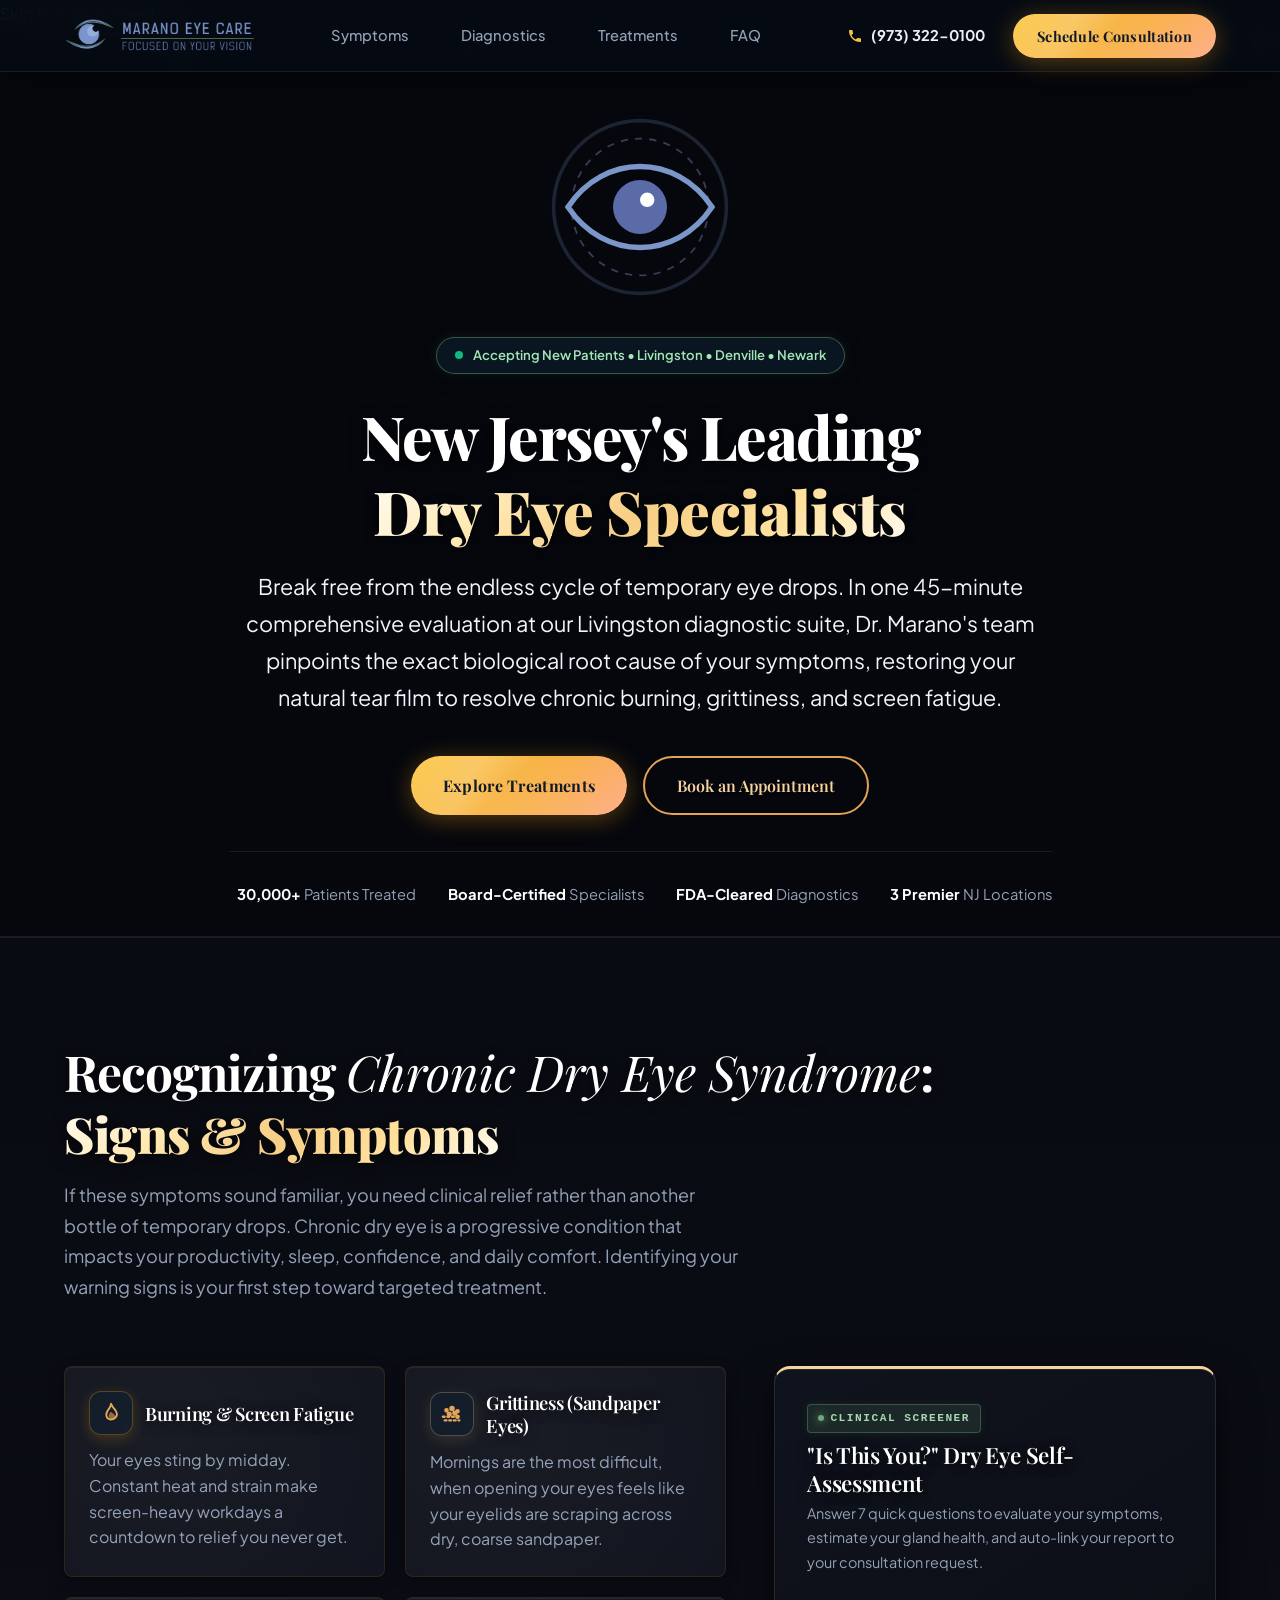
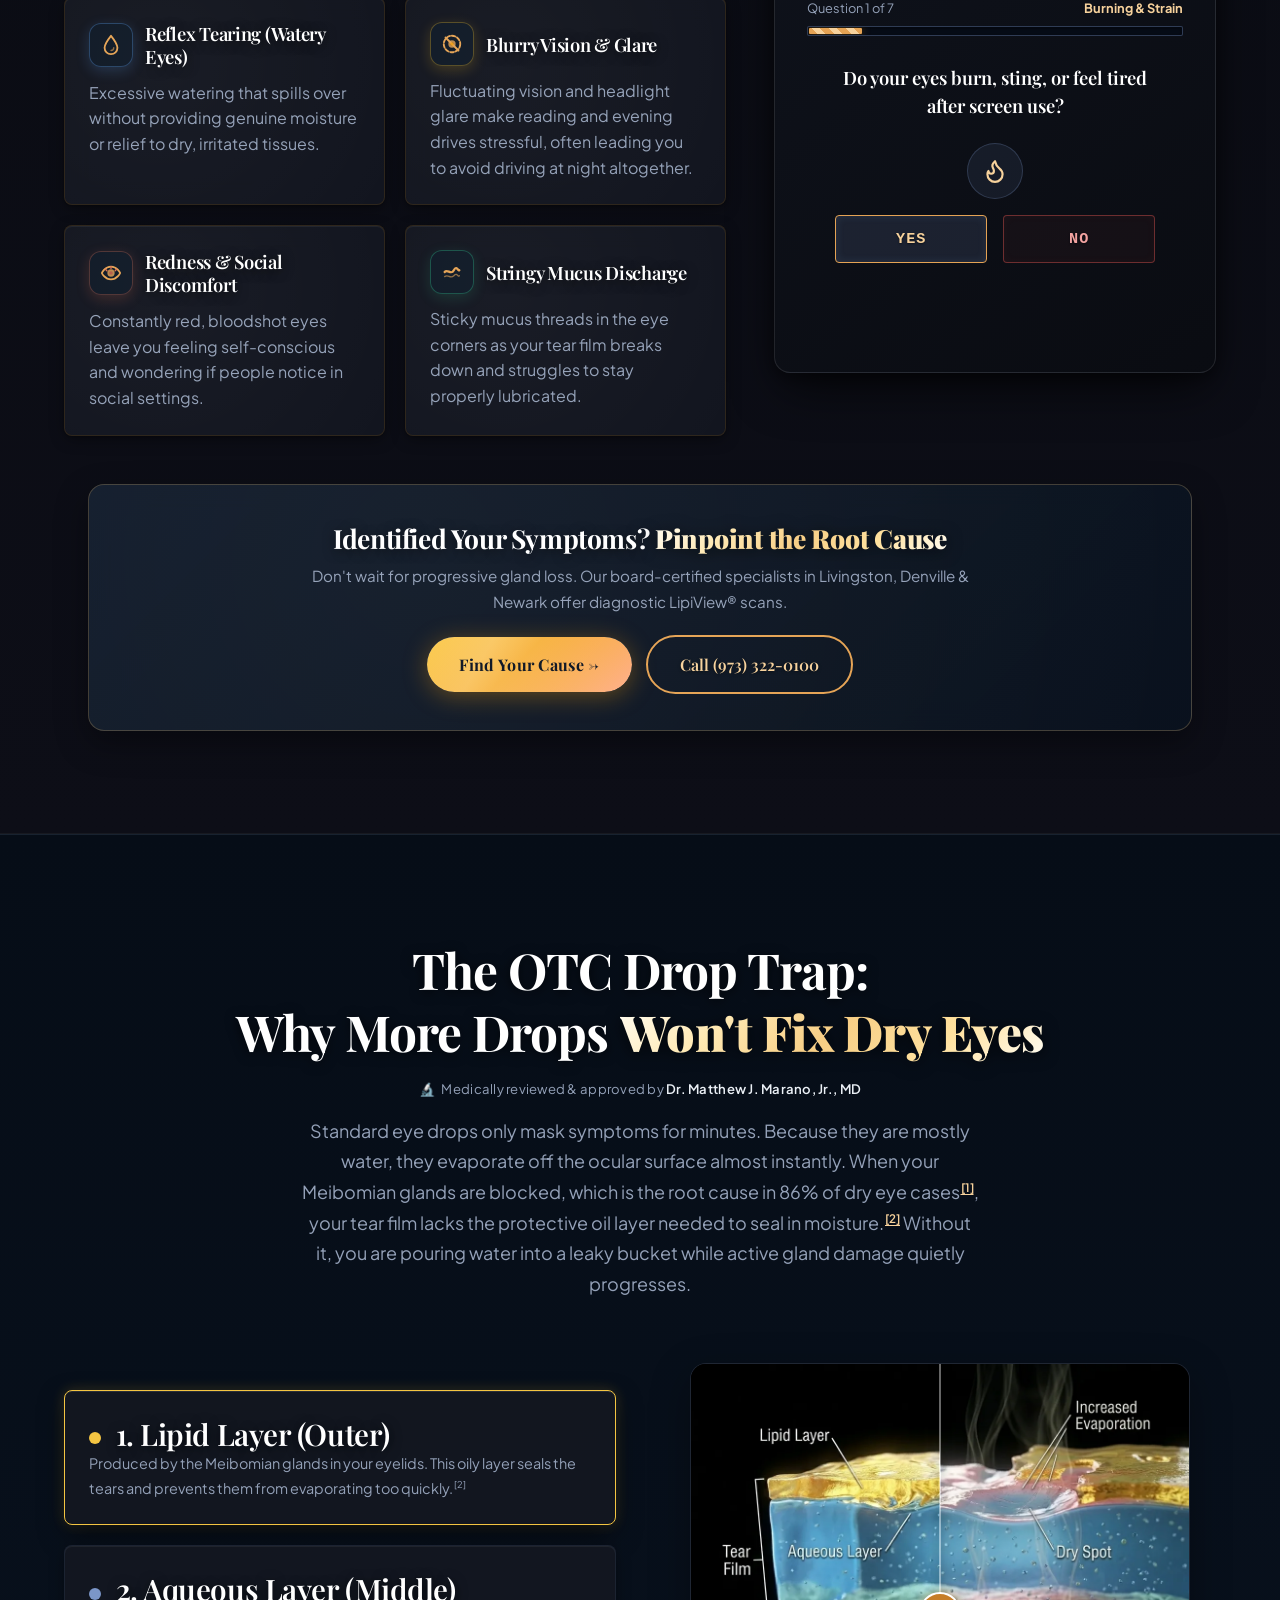
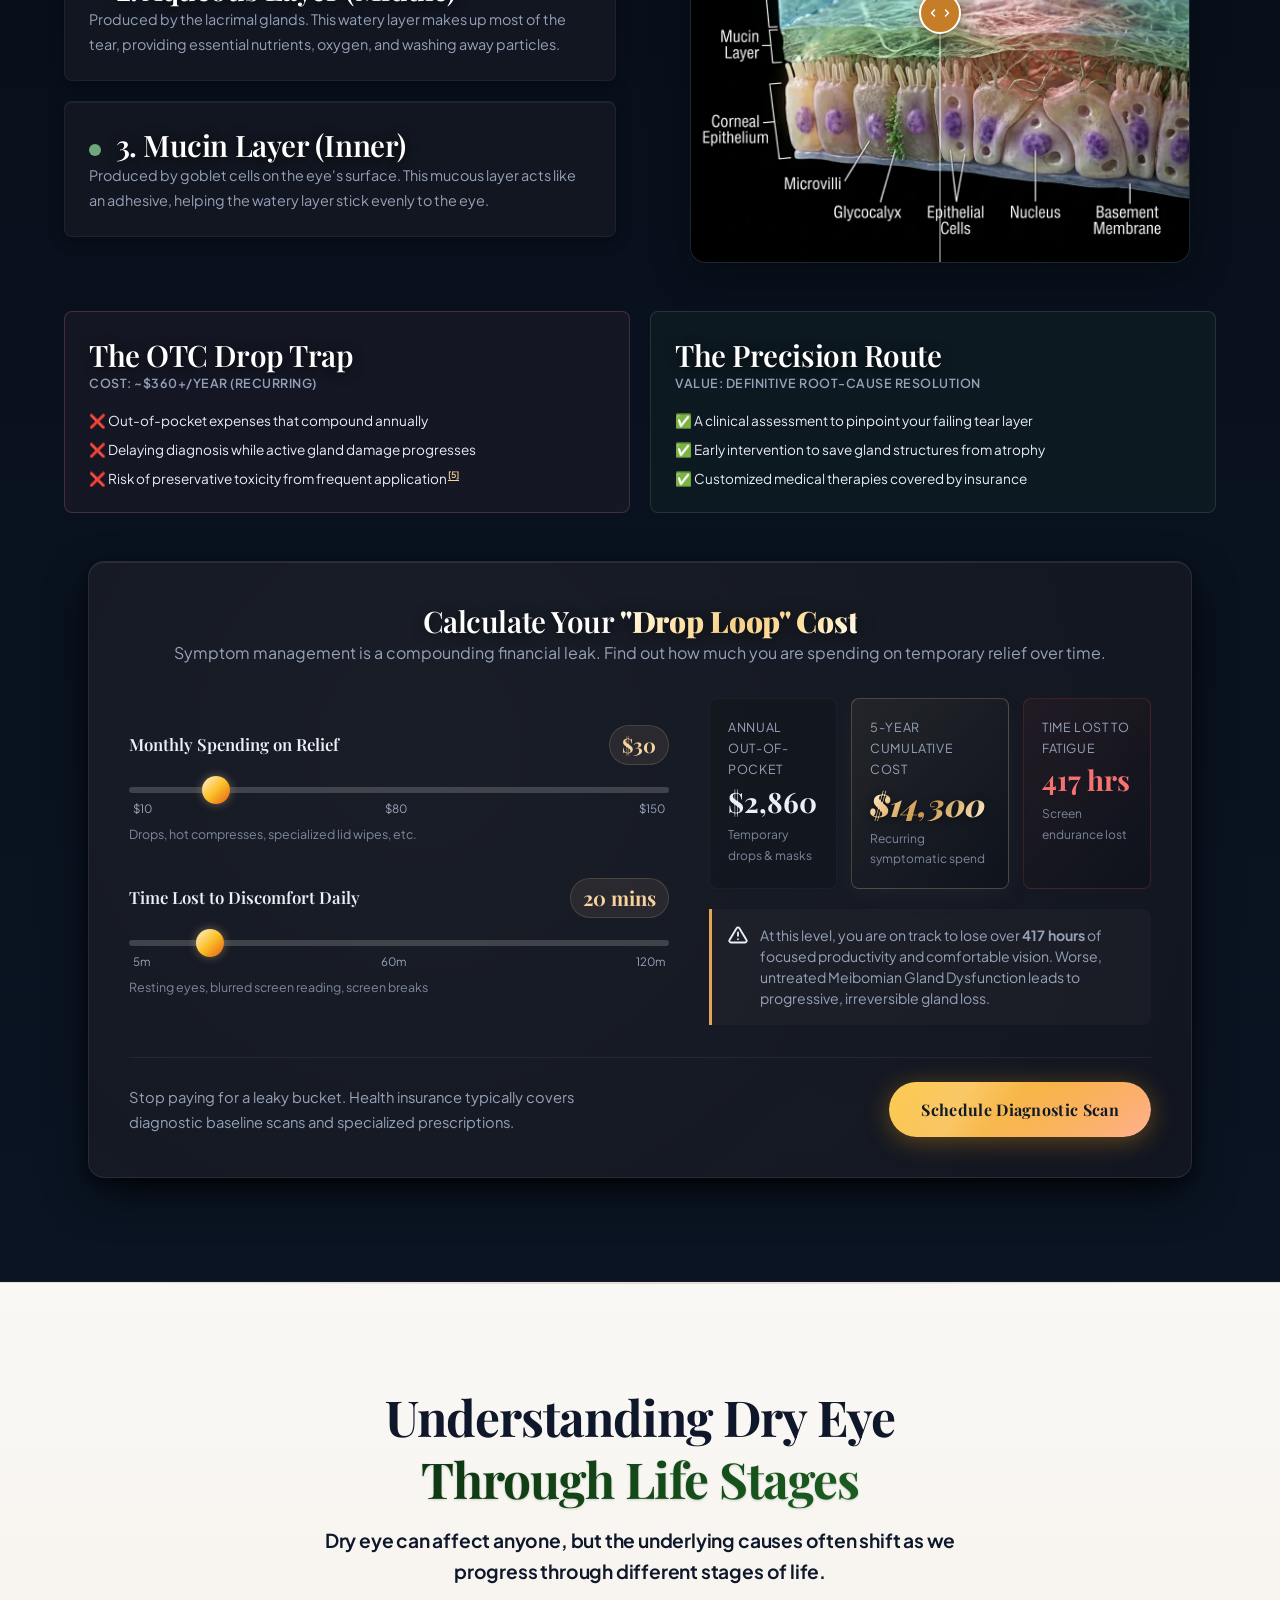
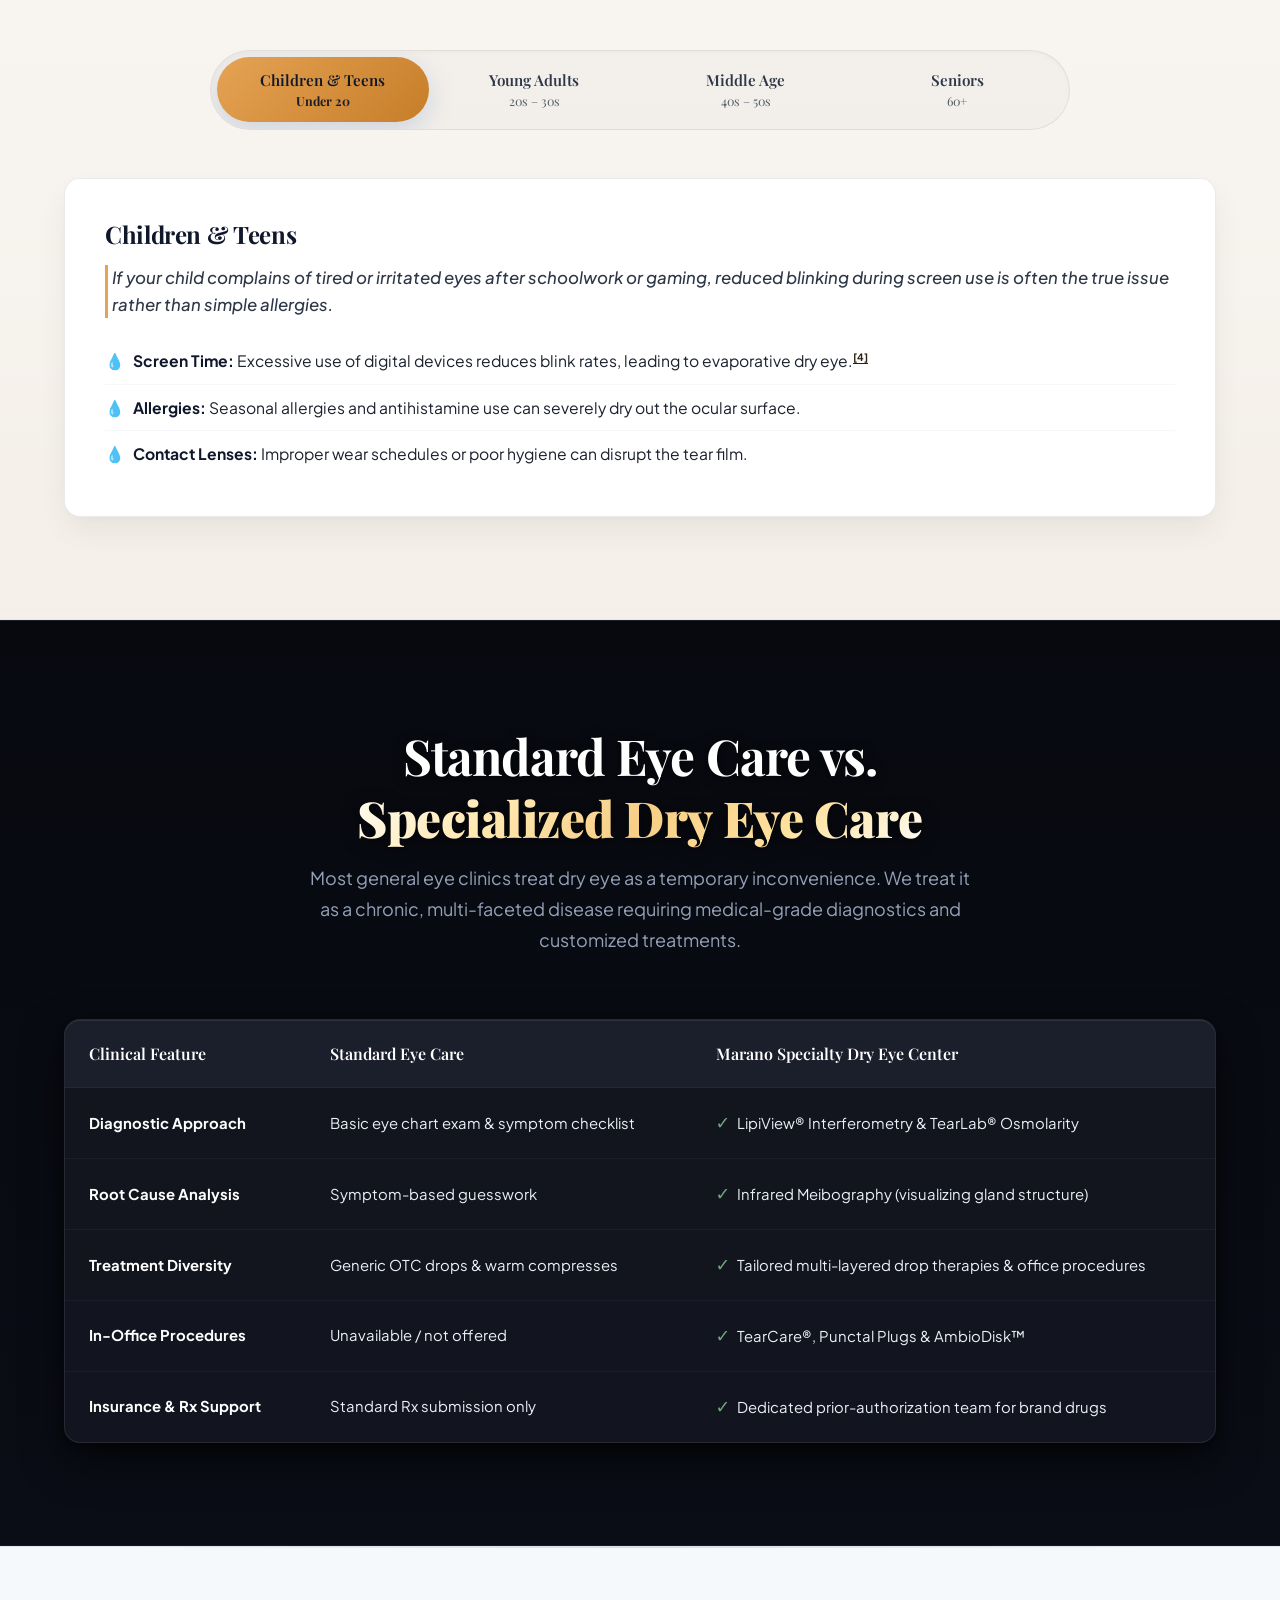
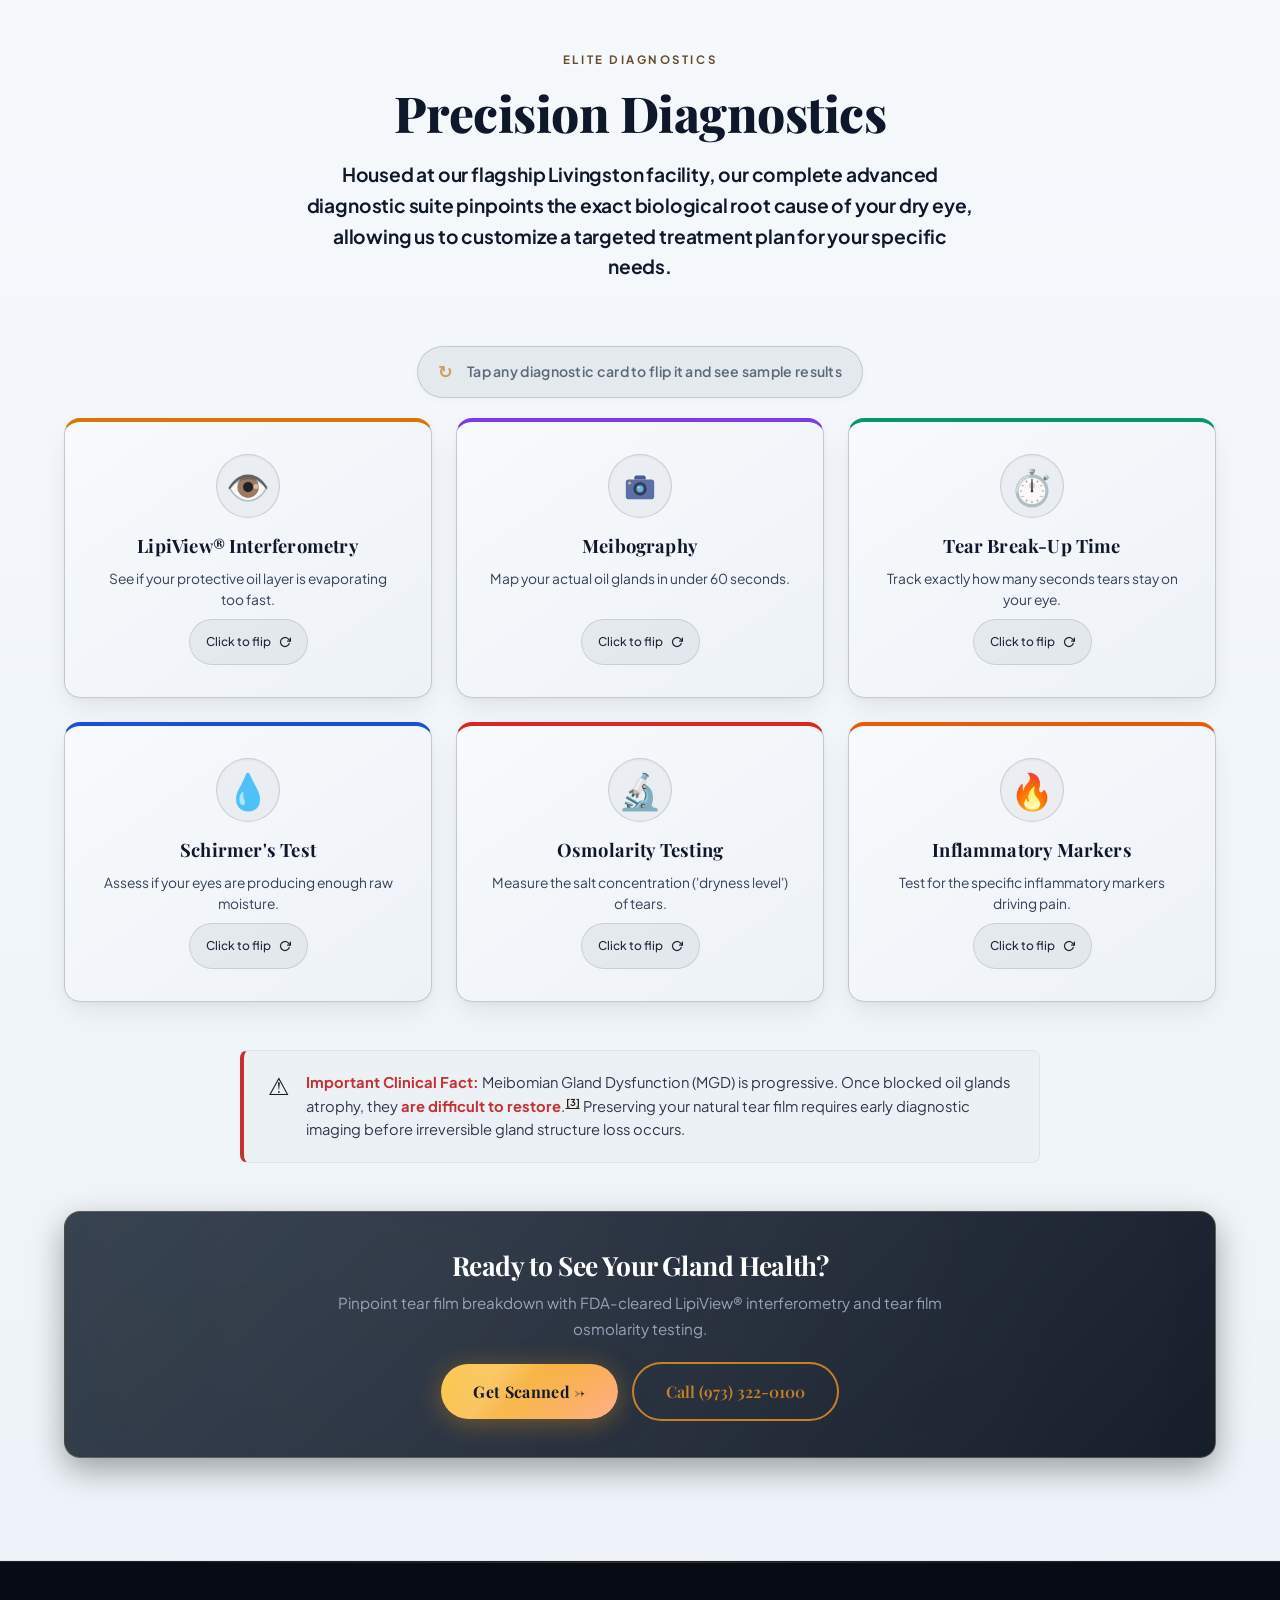
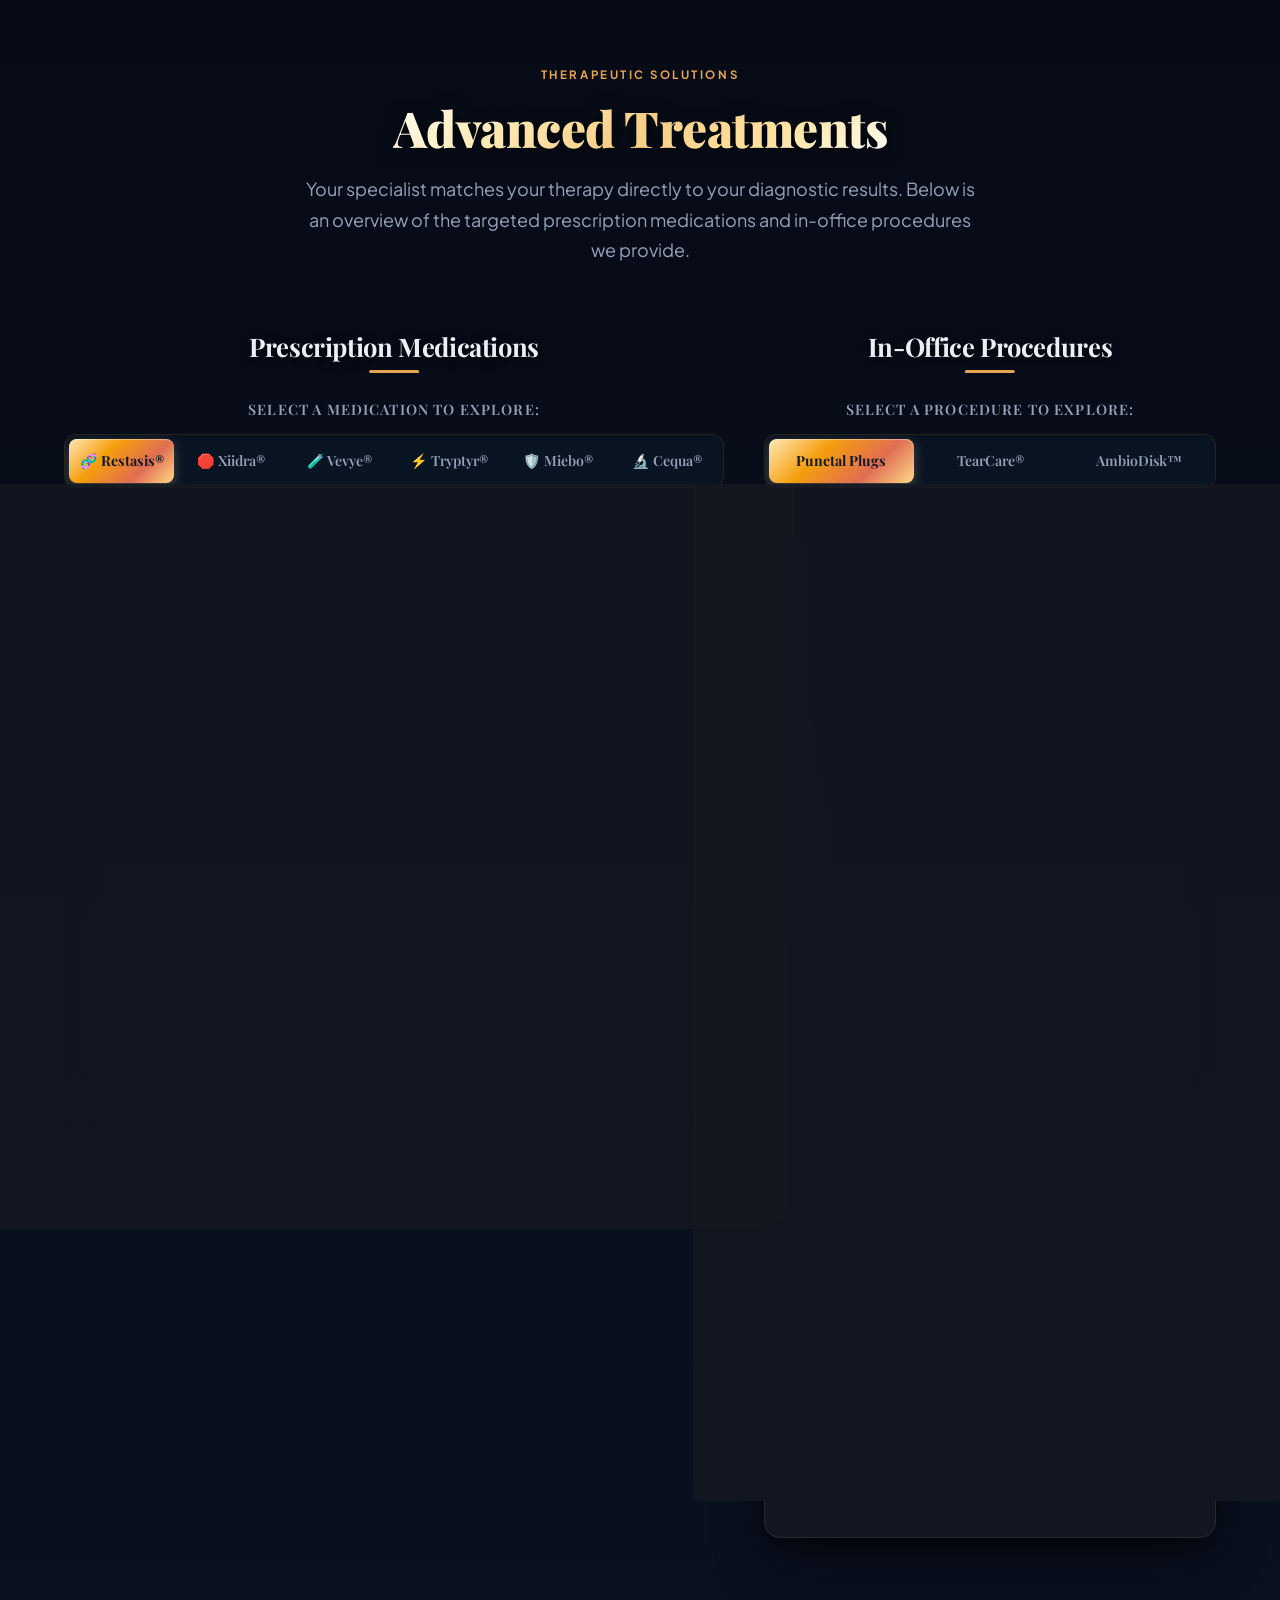
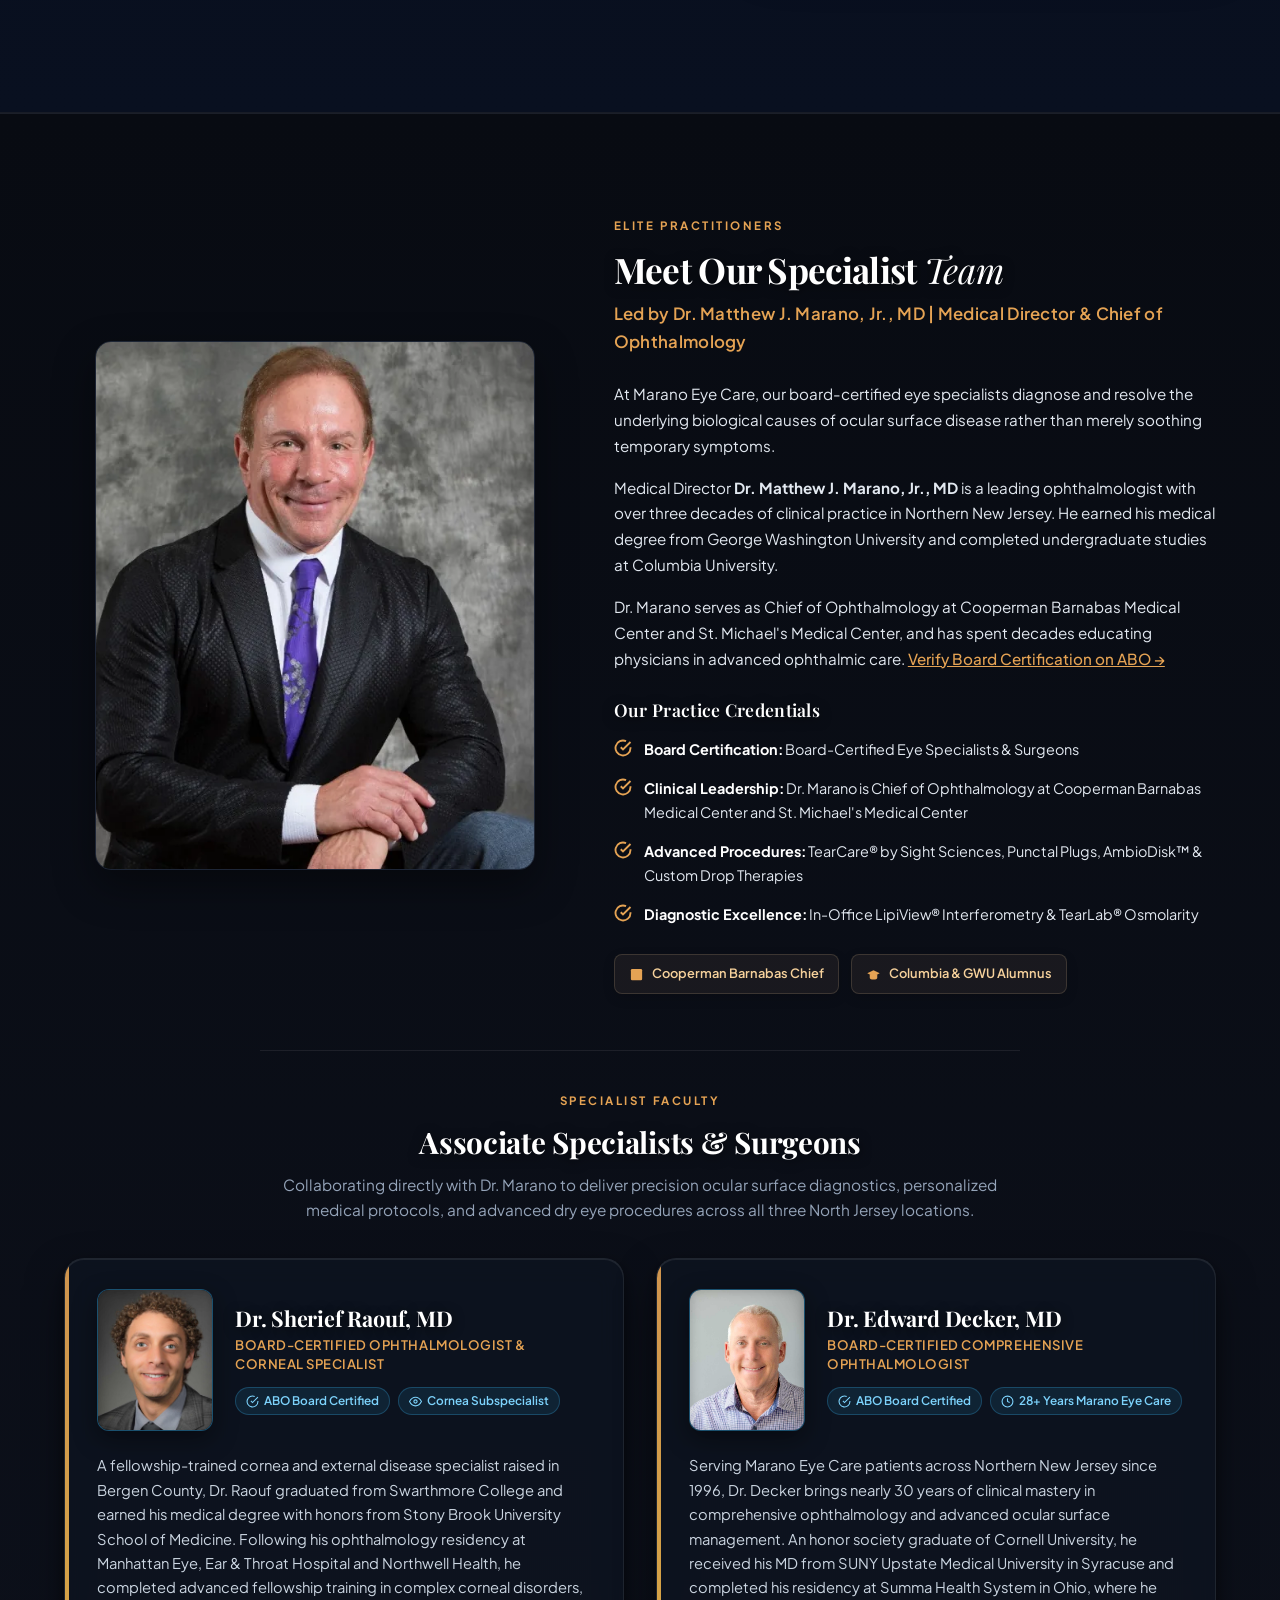
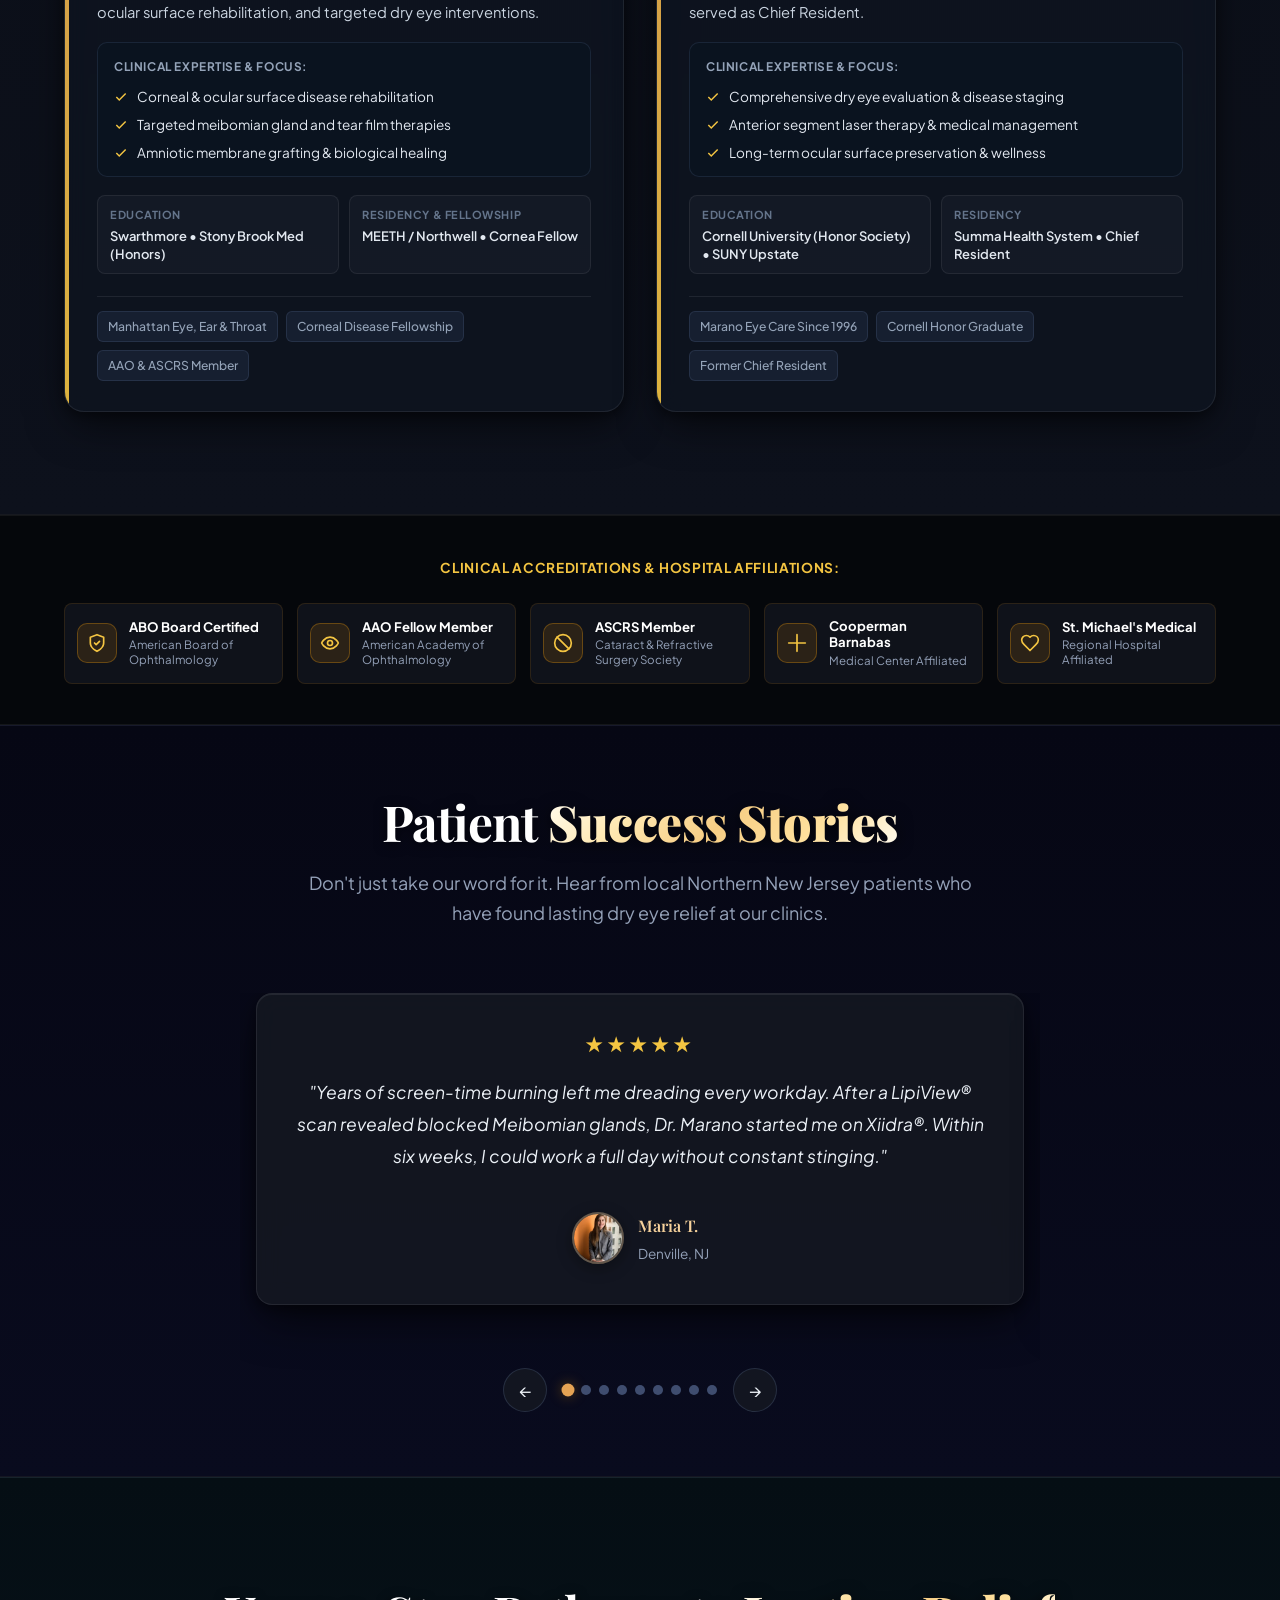
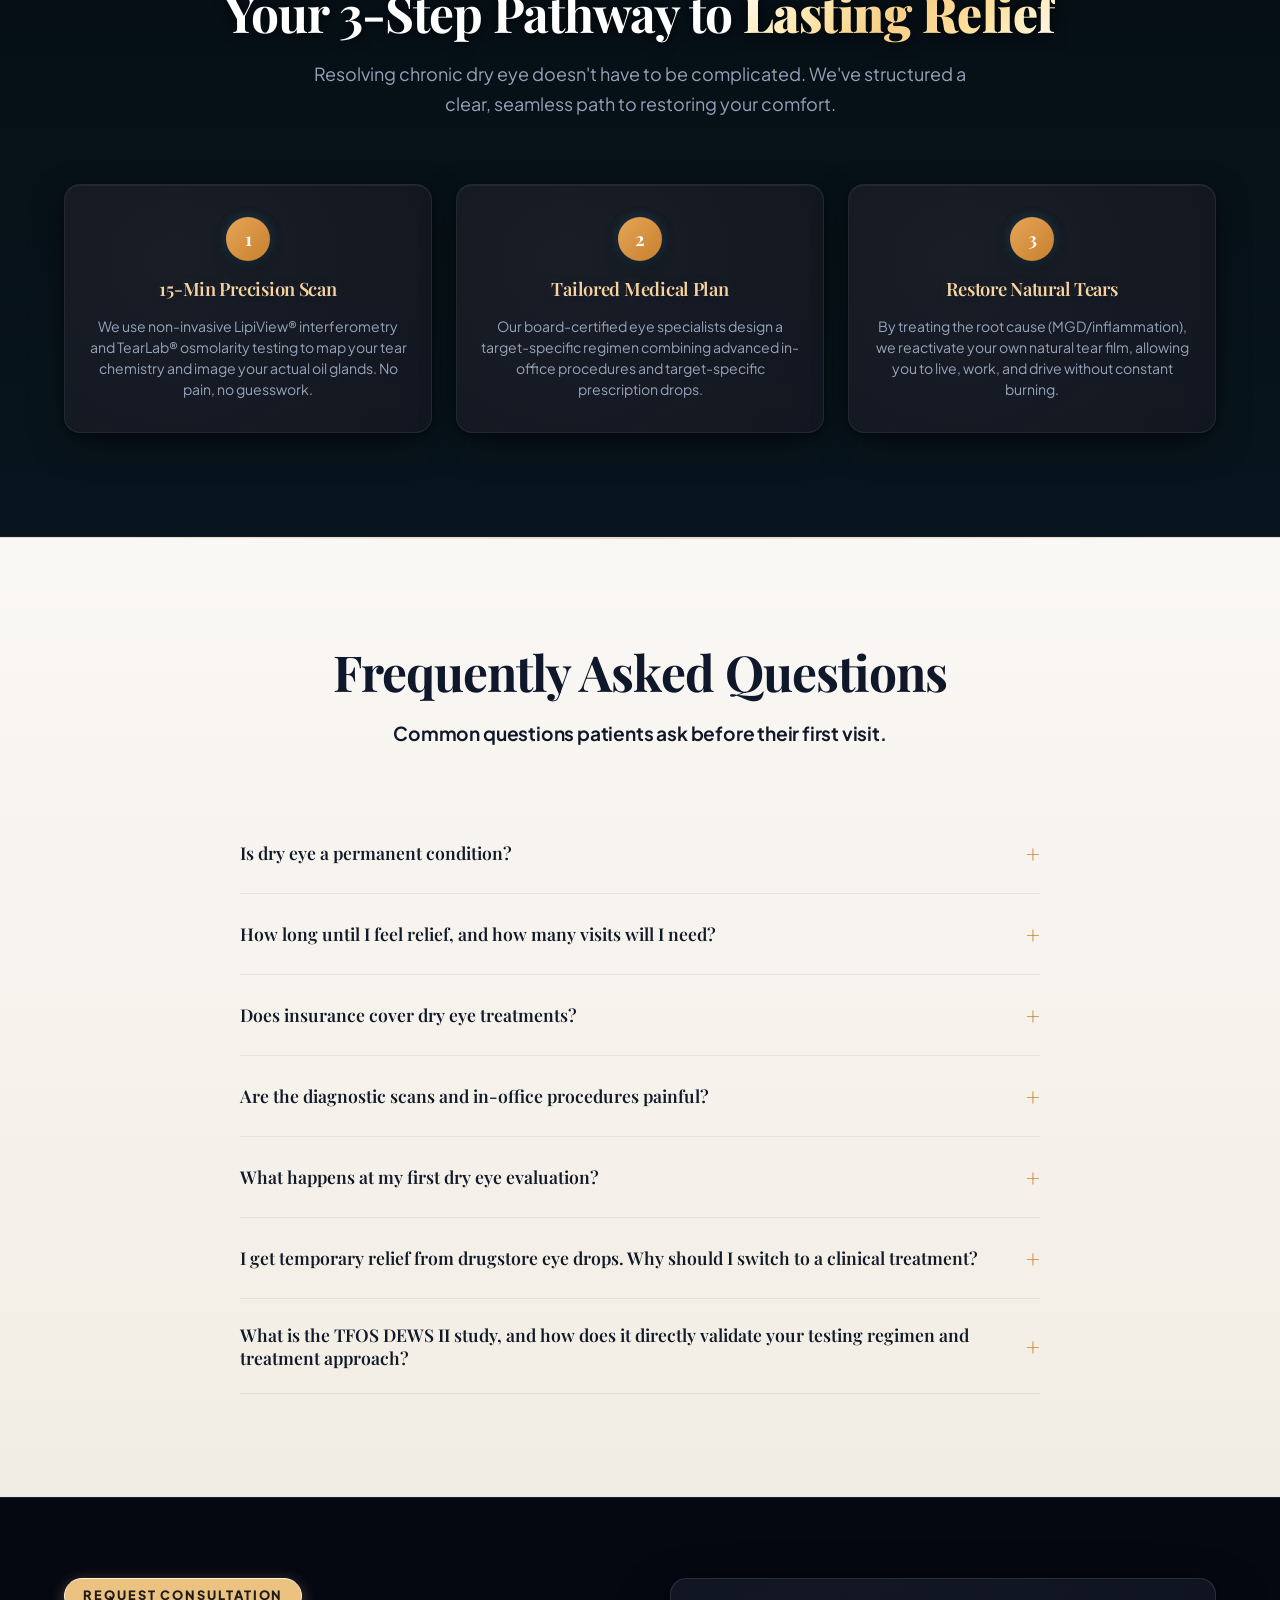
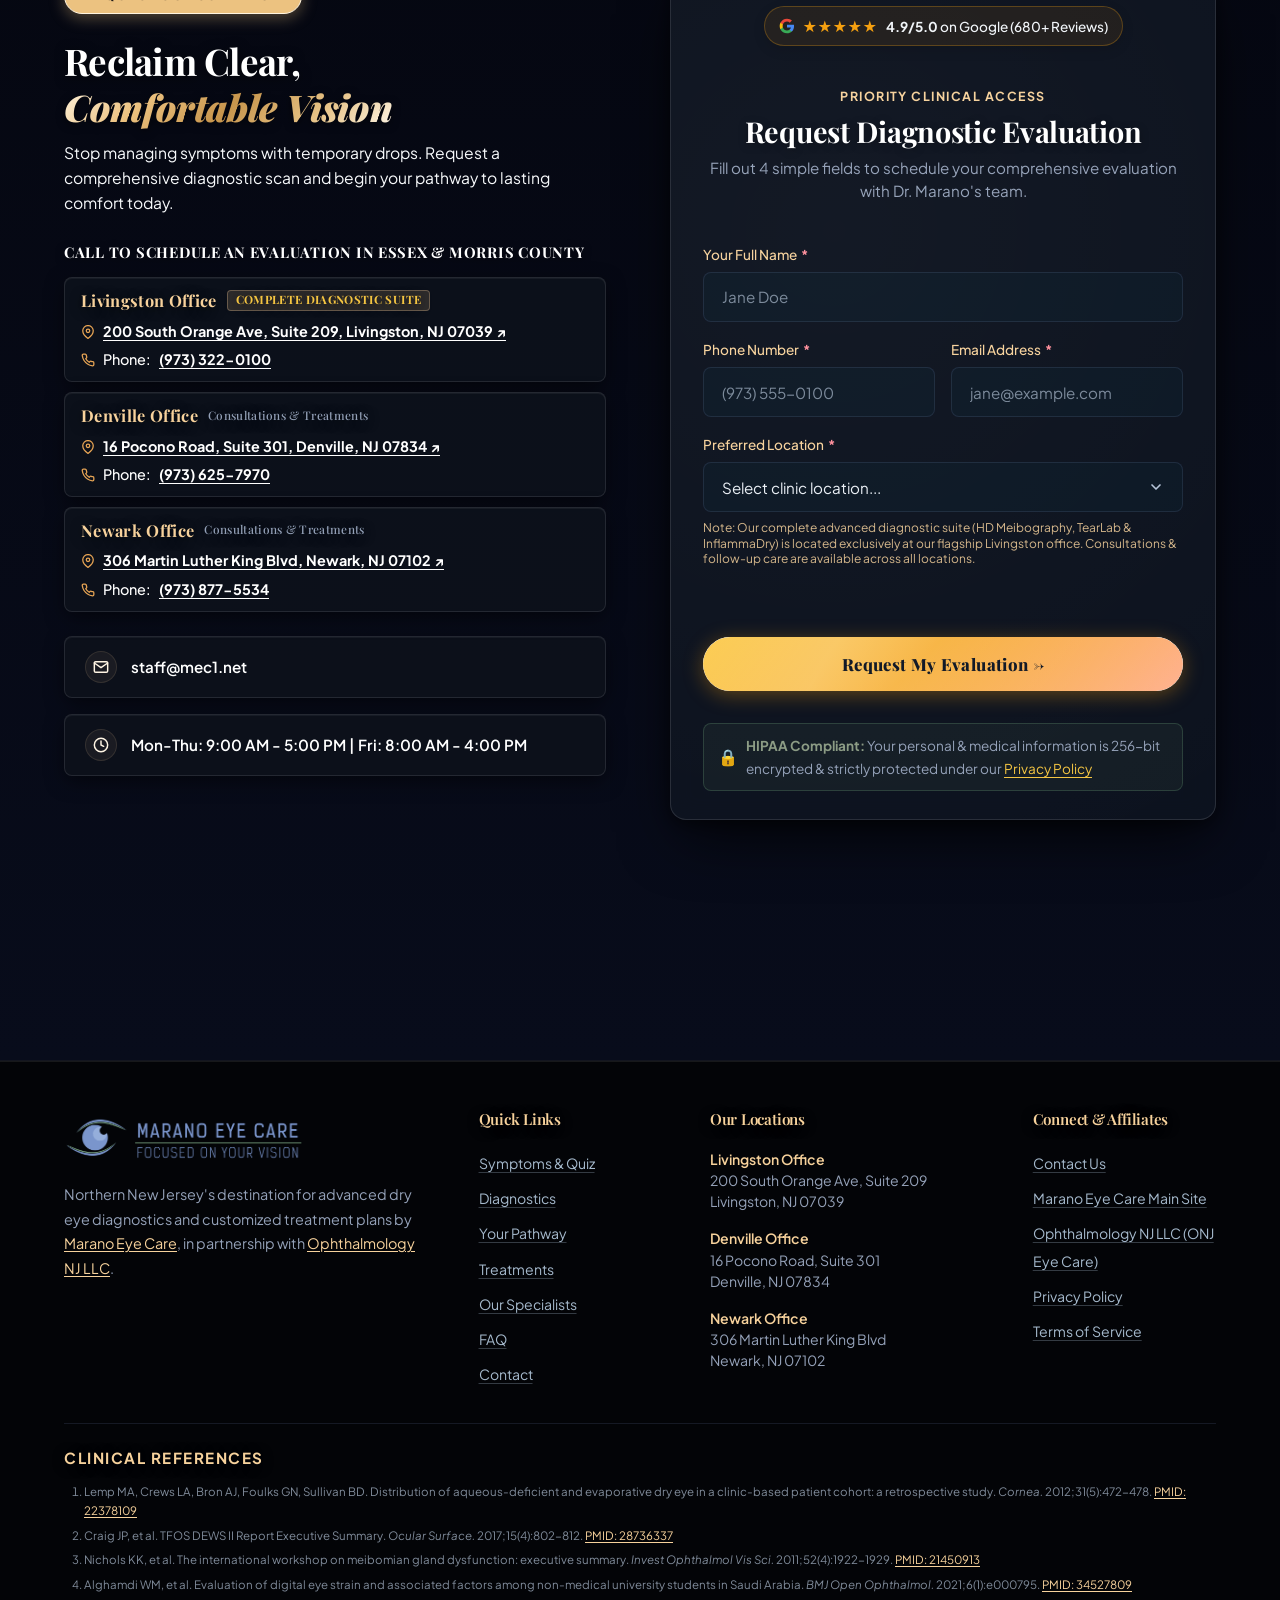
==== commit 2f9df067: "seo: expand schema graph with associate specialists and clinical procedures, refresh sitemap" ====
--- a/index.html
+++ b/index.html
@@ -74,11 +74,11 @@
           "name": "Marano Eye Care - Dry Eye Care Center",
           "url": "https://maranoeyecare.com",
           "logo": "https://maranoeyecare.com/assets/marano_logo.png",
-          "image": "https://maranoeyecare.com/assets/meibography_scan.png",
+          "image": "https://dryeye.maranoeye.com/assets/meibography_scan.webp",
           "description": "New Jersey's premier dry eye care center specializing in advanced, FDA-cleared diagnostics and customized, root-cause treatments.",
           "telephone": "(973) 322-0100",
           "medicalSpecialty": "Ophthalmology",
-          "knowsAbout": ["Dry Eye Syndrome", "Meibomian Gland Dysfunction", "LipiFlow", "AmbioDisk"],
+          "knowsAbout": ["Dry Eye Syndrome", "Meibomian Gland Dysfunction", "LipiFlow", "TearCare", "Punctal Plugs", "AmbioDisk"],
           "priceRange": "$$",
           "aggregateRating": {
             "@type": "AggregateRating",
@@ -87,6 +87,11 @@
             "bestRating": "5",
             "worstRating": "1"
           },
+          "employee": [
+            { "@id": "https://maranoeyecare.com/#physician" },
+            { "@id": "https://maranoeyecare.com/#physician-raouf" },
+            { "@id": "https://maranoeyecare.com/#physician-decker" }
+          ],
           "subOrganization": [
             { "@id": "https://maranoeyecare.com/#livingston" },
             { "@id": "https://maranoeyecare.com/#denville" },
@@ -97,6 +102,7 @@
           "@type": "MedicalBusiness",
           "@id": "https://maranoeyecare.com/#livingston",
           "name": "Marano Eye Care - Livingston Office",
+          "image": "https://dryeye.maranoeye.com/assets/meibography_scan.webp",
           "telephone": "(973) 322-0100",
           "parentOrganization": { "@id": "https://maranoeyecare.com/#organization" },
           "address": {
@@ -130,6 +136,7 @@
           "@type": "MedicalBusiness",
           "@id": "https://maranoeyecare.com/#denville",
           "name": "Marano Eye Care - Denville Office",
+          "image": "https://dryeye.maranoeye.com/assets/meibography_scan.webp",
           "telephone": "(973) 625-7970",
           "parentOrganization": { "@id": "https://maranoeyecare.com/#organization" },
           "address": {
@@ -161,6 +168,7 @@
           "@type": "MedicalBusiness",
           "@id": "https://maranoeyecare.com/#newark",
           "name": "Marano Eye Care - Newark Office",
+          "image": "https://dryeye.maranoeye.com/assets/meibography_scan.webp",
           "telephone": "(973) 877-5534",
           "parentOrganization": { "@id": "https://maranoeyecare.com/#organization" },
           "address": {
@@ -191,14 +199,63 @@
           "@type": "Physician",
           "@id": "https://maranoeyecare.com/#physician",
           "name": "Dr. Matthew J. Marano, Jr., MD",
+          "image": "https://dryeye.maranoeye.com/assets/dr_marano.webp",
+          "telephone": "(973) 322-0100",
+          "medicalSpecialty": "Ophthalmology",
+          "affiliation": { "@id": "https://maranoeyecare.com/#organization" },
+          "address": {
+            "@type": "PostalAddress",
+            "streetAddress": "200 South Orange Ave, Suite 209",
+            "addressLocality": "Livingston",
+            "addressRegion": "NJ",
+            "postalCode": "07039",
+            "addressCountry": "US"
+          },
+          "knowsAbout": [
+            "Dry Eye Syndrome",
+            "Meibomian Gland Dysfunction (MGD)",
+            "LipiFlow",
+            "TearCare",
+            "Intense Pulsed Light (IPL)"
+          ],
+          "memberOf": {
+            "@type": "MedicalOrganization",
+            "name": "American Board of Ophthalmology"
+          }
+        },
+        {
+          "@type": "Physician",
+          "@id": "https://maranoeyecare.com/#physician-raouf",
+          "name": "Dr. Sherief Raouf, MD",
+          "image": "https://dryeye.maranoeye.com/assets/dr_raouf.jpg",
           "telephone": "(973) 322-0100",
           "medicalSpecialty": "Ophthalmology",
           "affiliation": { "@id": "https://maranoeyecare.com/#organization" },
           "knowsAbout": [
+            "Cornea & External Eye Disease",
             "Dry Eye Syndrome",
             "Meibomian Gland Dysfunction (MGD)",
-            "LipiFlow",
-            "Intense Pulsed Light (IPL)"
+            "Amniotic Membrane Biological Therapy",
+            "Ocular Surface Disease Rehabilitation"
+          ],
+          "memberOf": {
+            "@type": "MedicalOrganization",
+            "name": "American Board of Ophthalmology"
+          }
+        },
+        {
+          "@type": "Physician",
+          "@id": "https://maranoeyecare.com/#physician-decker",
+          "name": "Dr. Edward Decker, MD",
+          "image": "https://dryeye.maranoeye.com/assets/dr_decker.jpg",
+          "telephone": "(973) 322-0100",
+          "medicalSpecialty": "Ophthalmology",
+          "affiliation": { "@id": "https://maranoeyecare.com/#organization" },
+          "knowsAbout": [
+            "Comprehensive Ophthalmology",
+            "Dry Eye Syndrome",
+            "Meibomian Gland Dysfunction (MGD)",
+            "Ocular Surface Health"
           ],
           "memberOf": {
             "@type": "MedicalOrganization",
@@ -216,6 +273,16 @@
               "@type": "MedicalProcedure",
               "name": "LipiFlow Thermal Pulsation System",
               "description": "An FDA-cleared medical device that applies targeted heat and pressure to unlock blocked meibomian glands."
+            },
+            {
+              "@type": "MedicalProcedure",
+              "name": "TearCare® Thermal-Activated Gland Expression System",
+              "description": "An advanced wearable open-eye thermal therapy system that liquefies obstructive meibomian oils followed by direct clearance under magnification."
+            },
+            {
+              "@type": "MedicalProcedure",
+              "name": "Punctal Plugs (Tear Conservation Therapy)",
+              "description": "Tiny, biocompatible devices inserted into tear ducts to preserve natural and artificial tears on the ocular surface for sustained lubrication."
             },
             {
               "@type": "MedicalProcedure",
@@ -304,7 +371,7 @@
     <nav class="navbar">
         <div class="navbar-bg"></div>
         <div class="container">
-            <a href="https://maranoeyecare.com" class="nav-logo">
+            <a href="https://maranoeyecare.com" class="nav-logo" aria-label="Marano Eye Care Home">
                 <img src="assets/marano_logo.png" alt="Marano Eye Care" class="logo-img" width="180" height="60" loading="eager">
             </a>
             <div class="mobile-nav-right mobile-only">
@@ -2680,7 +2747,7 @@
         <div class="container">
             <div class="footer-grid">
                 <div class="footer-brand">
-                    <a href="https://maranoeyecare.com" class="nav-logo">
+                    <a href="https://maranoeyecare.com" class="nav-logo" aria-label="Marano Eye Care Home">
                         <img src="assets/marano_logo.png" alt="Marano Eye Care" class="logo-img" width="180" height="60" loading="lazy">
                     </a>
                     <p>Northern New Jersey's destination for advanced dry eye diagnostics and customized treatment plans by <a href="https://www.maranoeyecare.com" target="_blank" rel="noopener">Marano Eye Care</a>, in partnership with <a href="https://www.onjeyecare.com" target="_blank" rel="noopener">Ophthalmology NJ LLC</a>.</p>
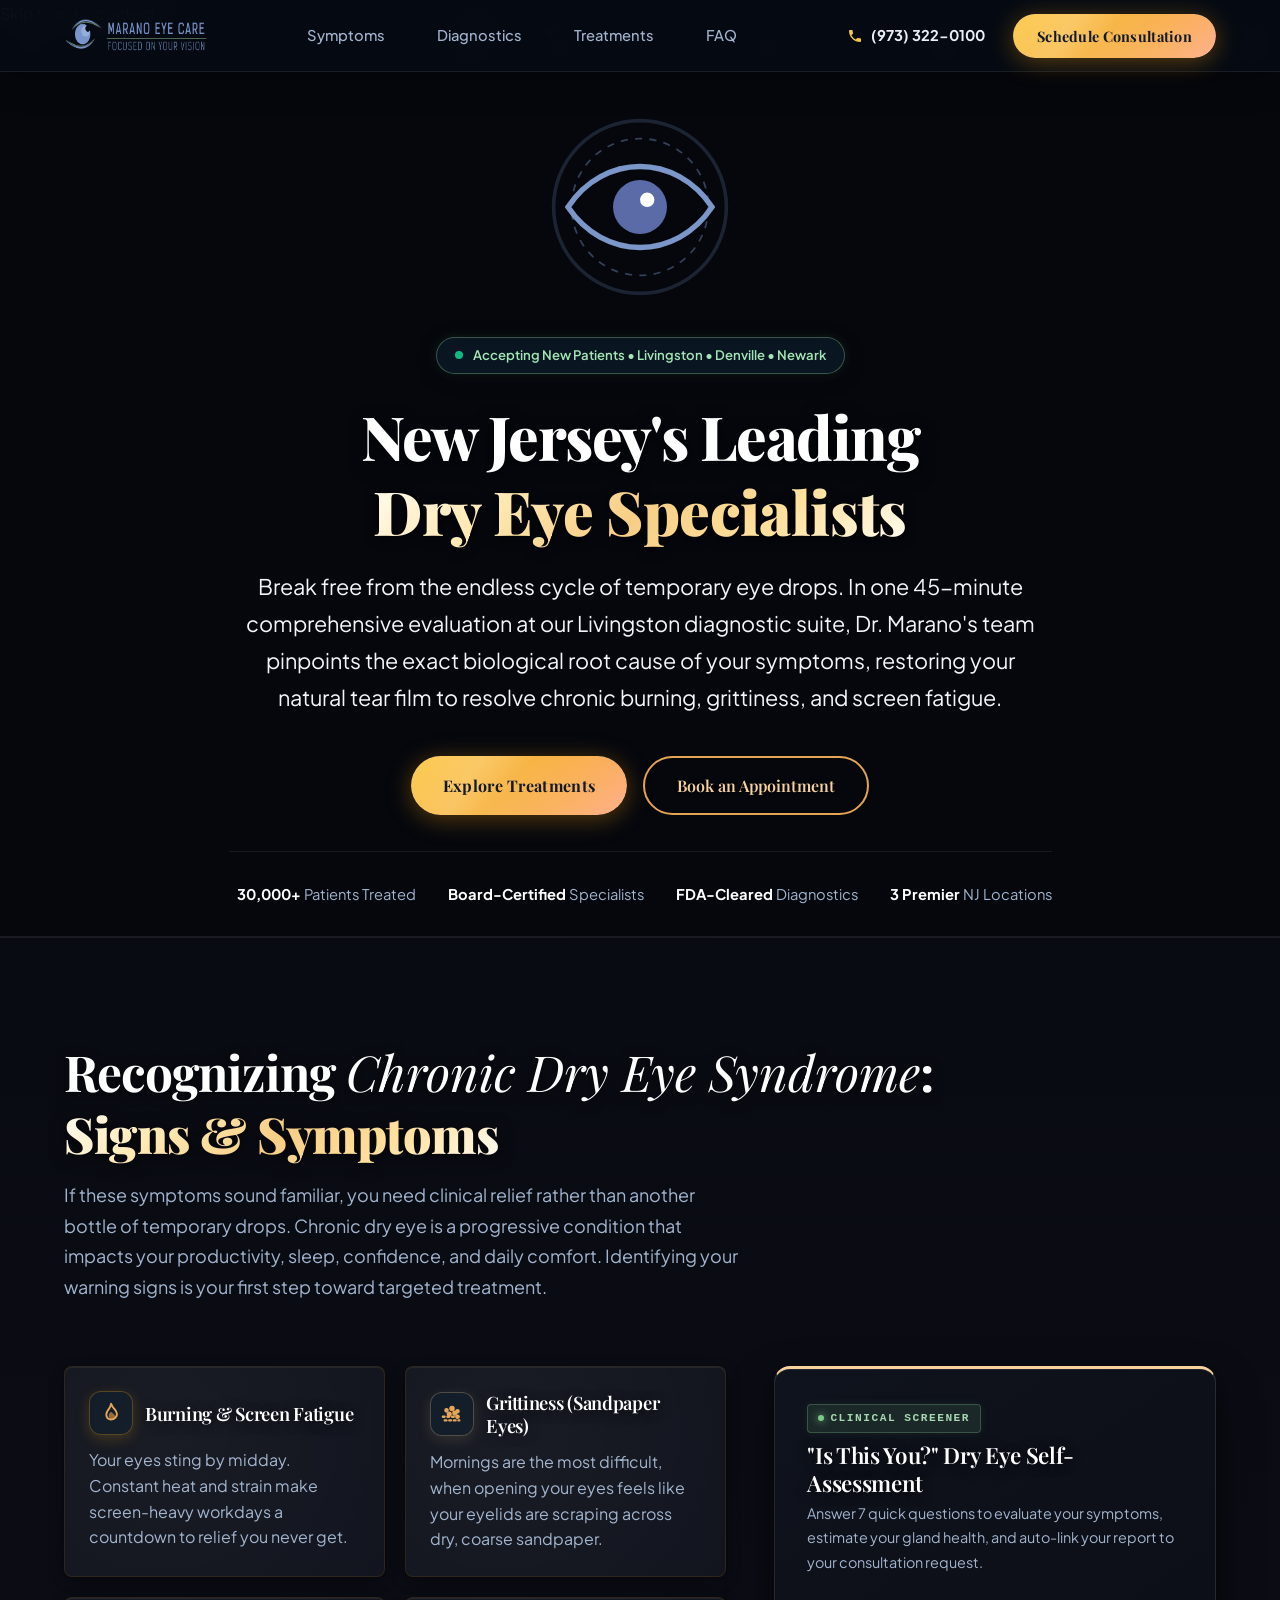
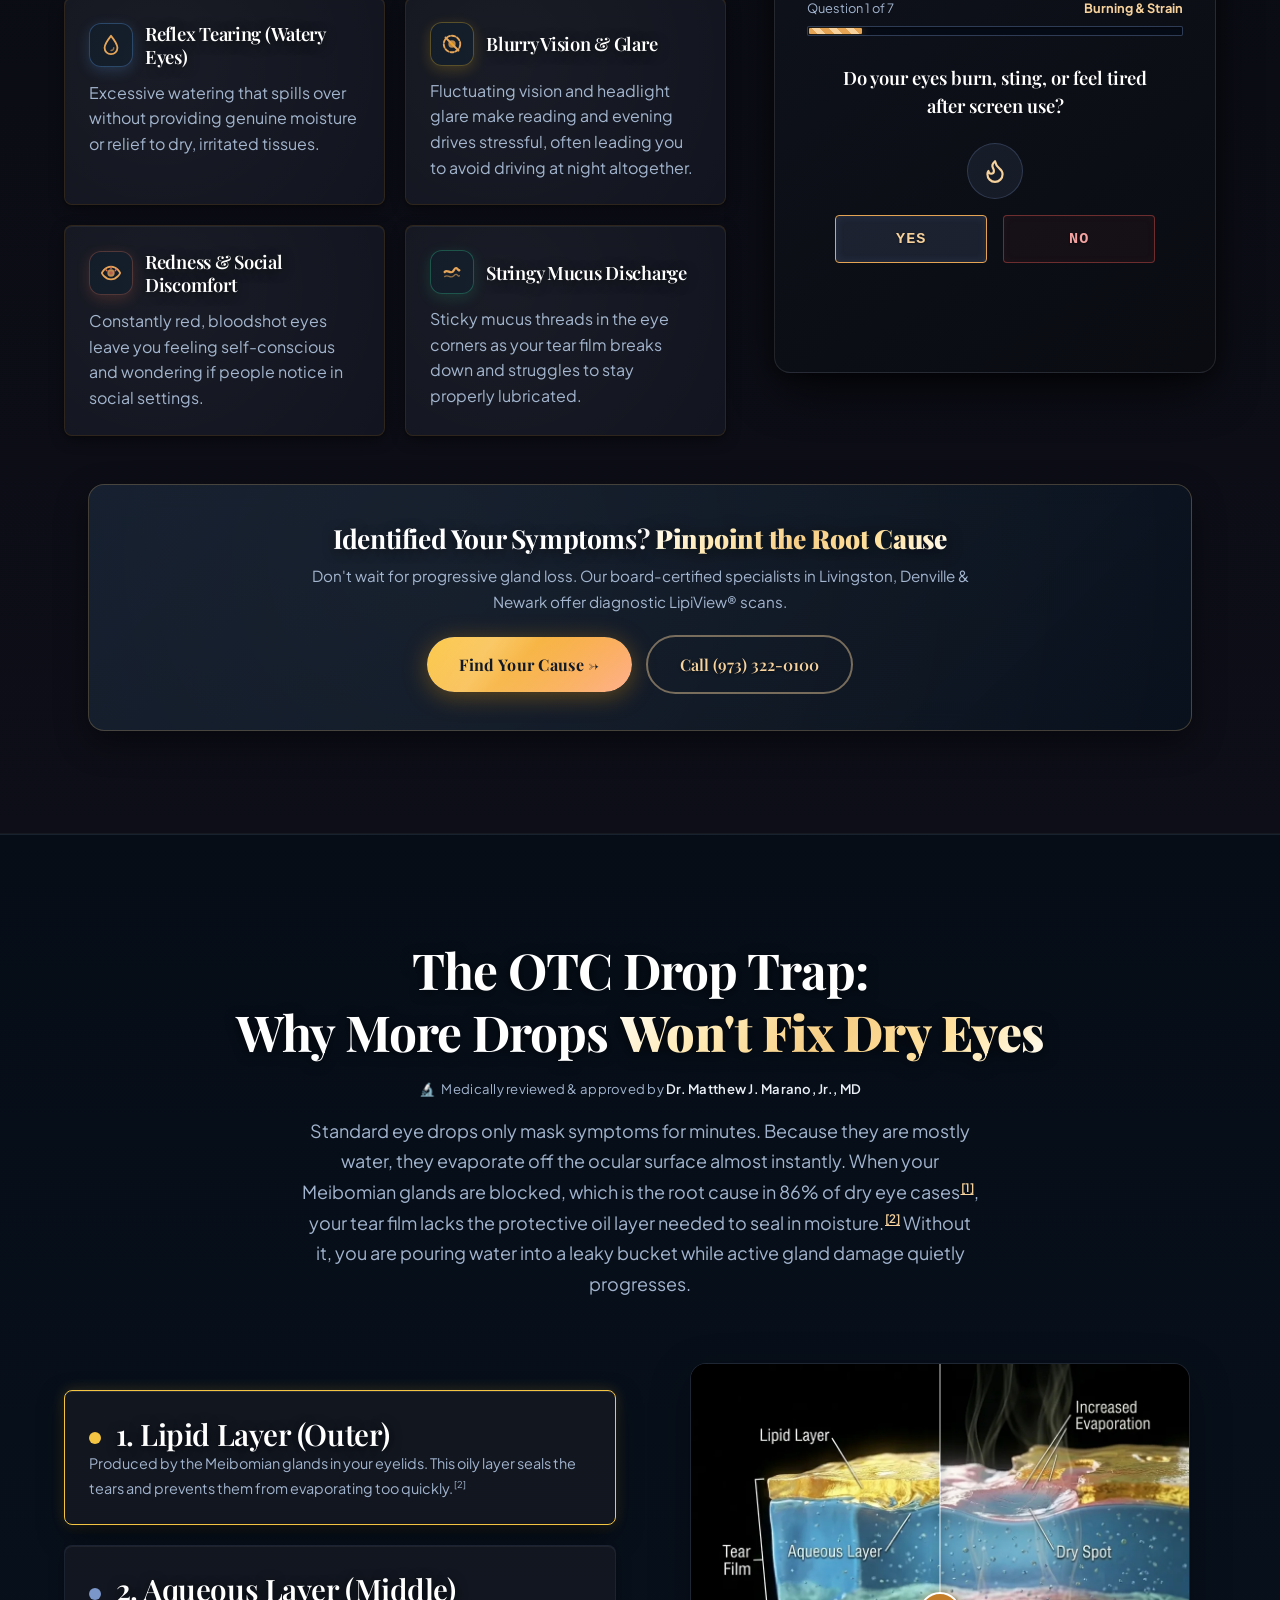
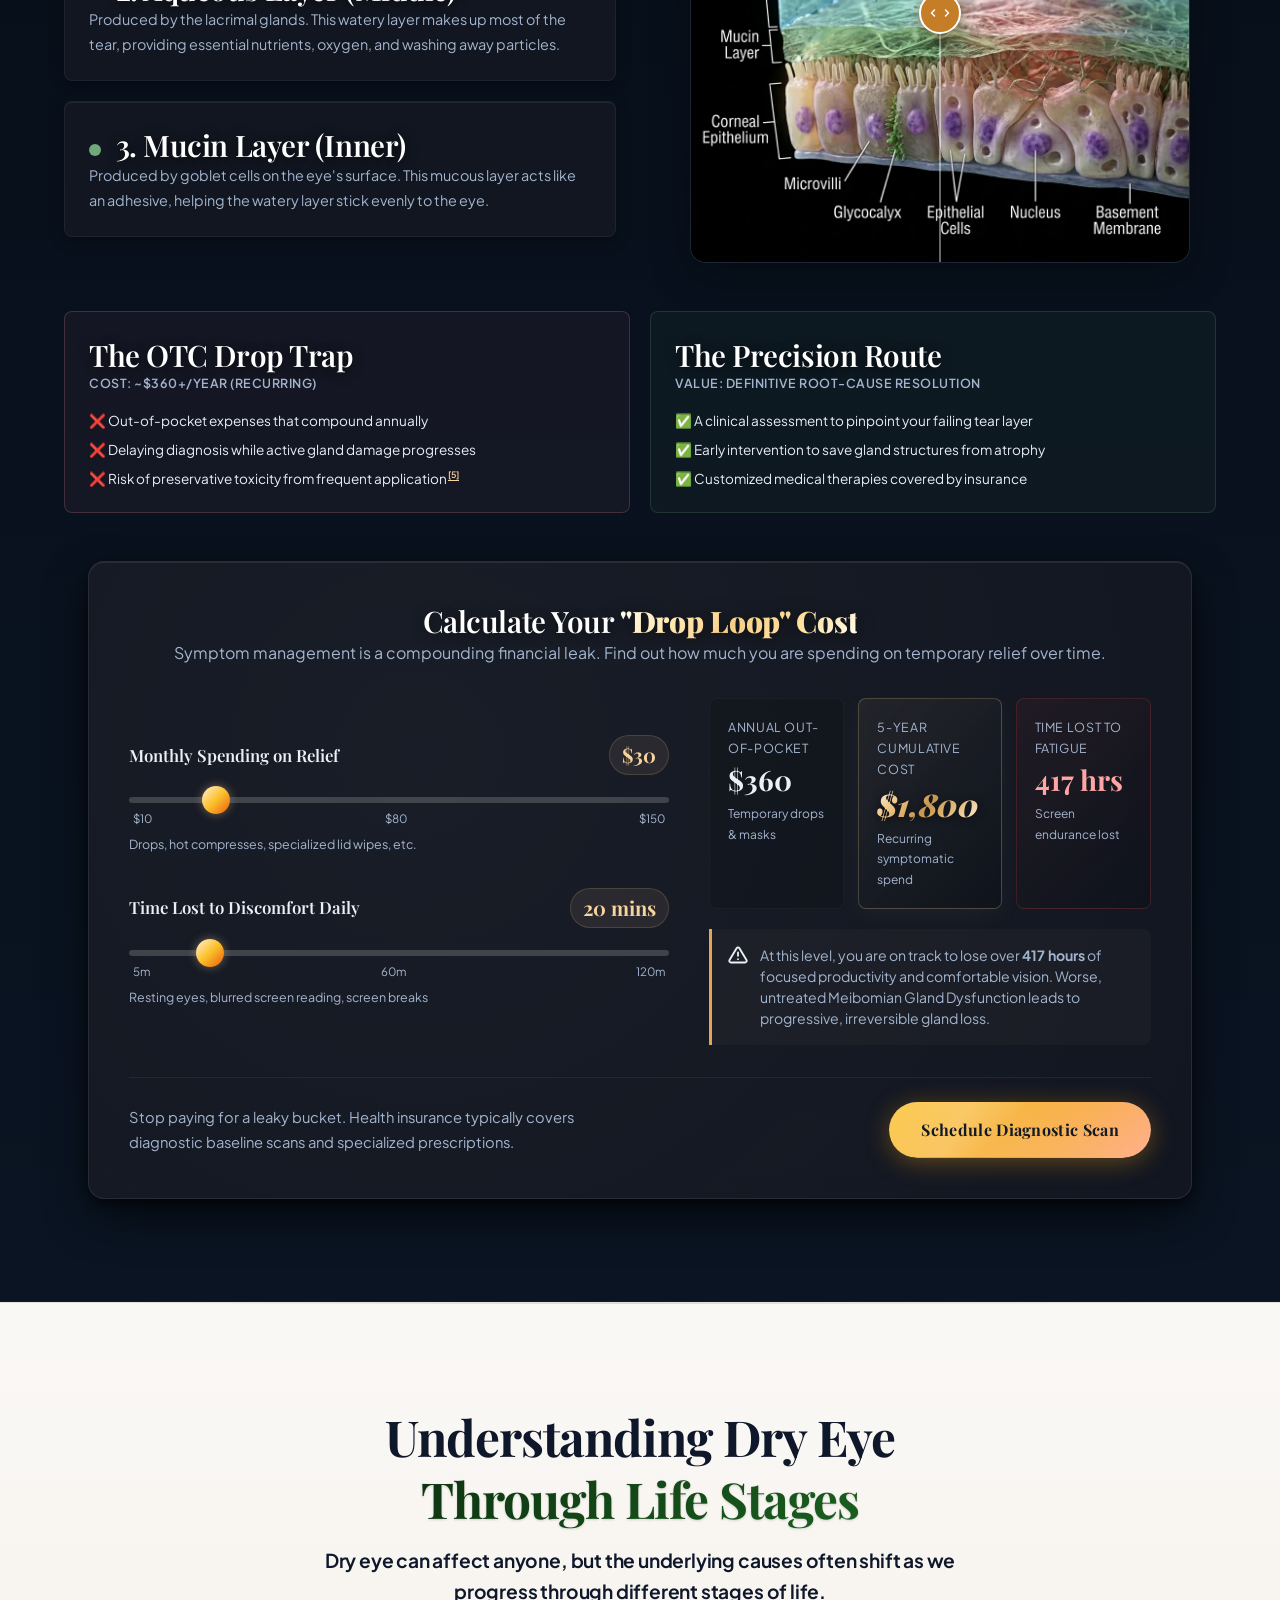
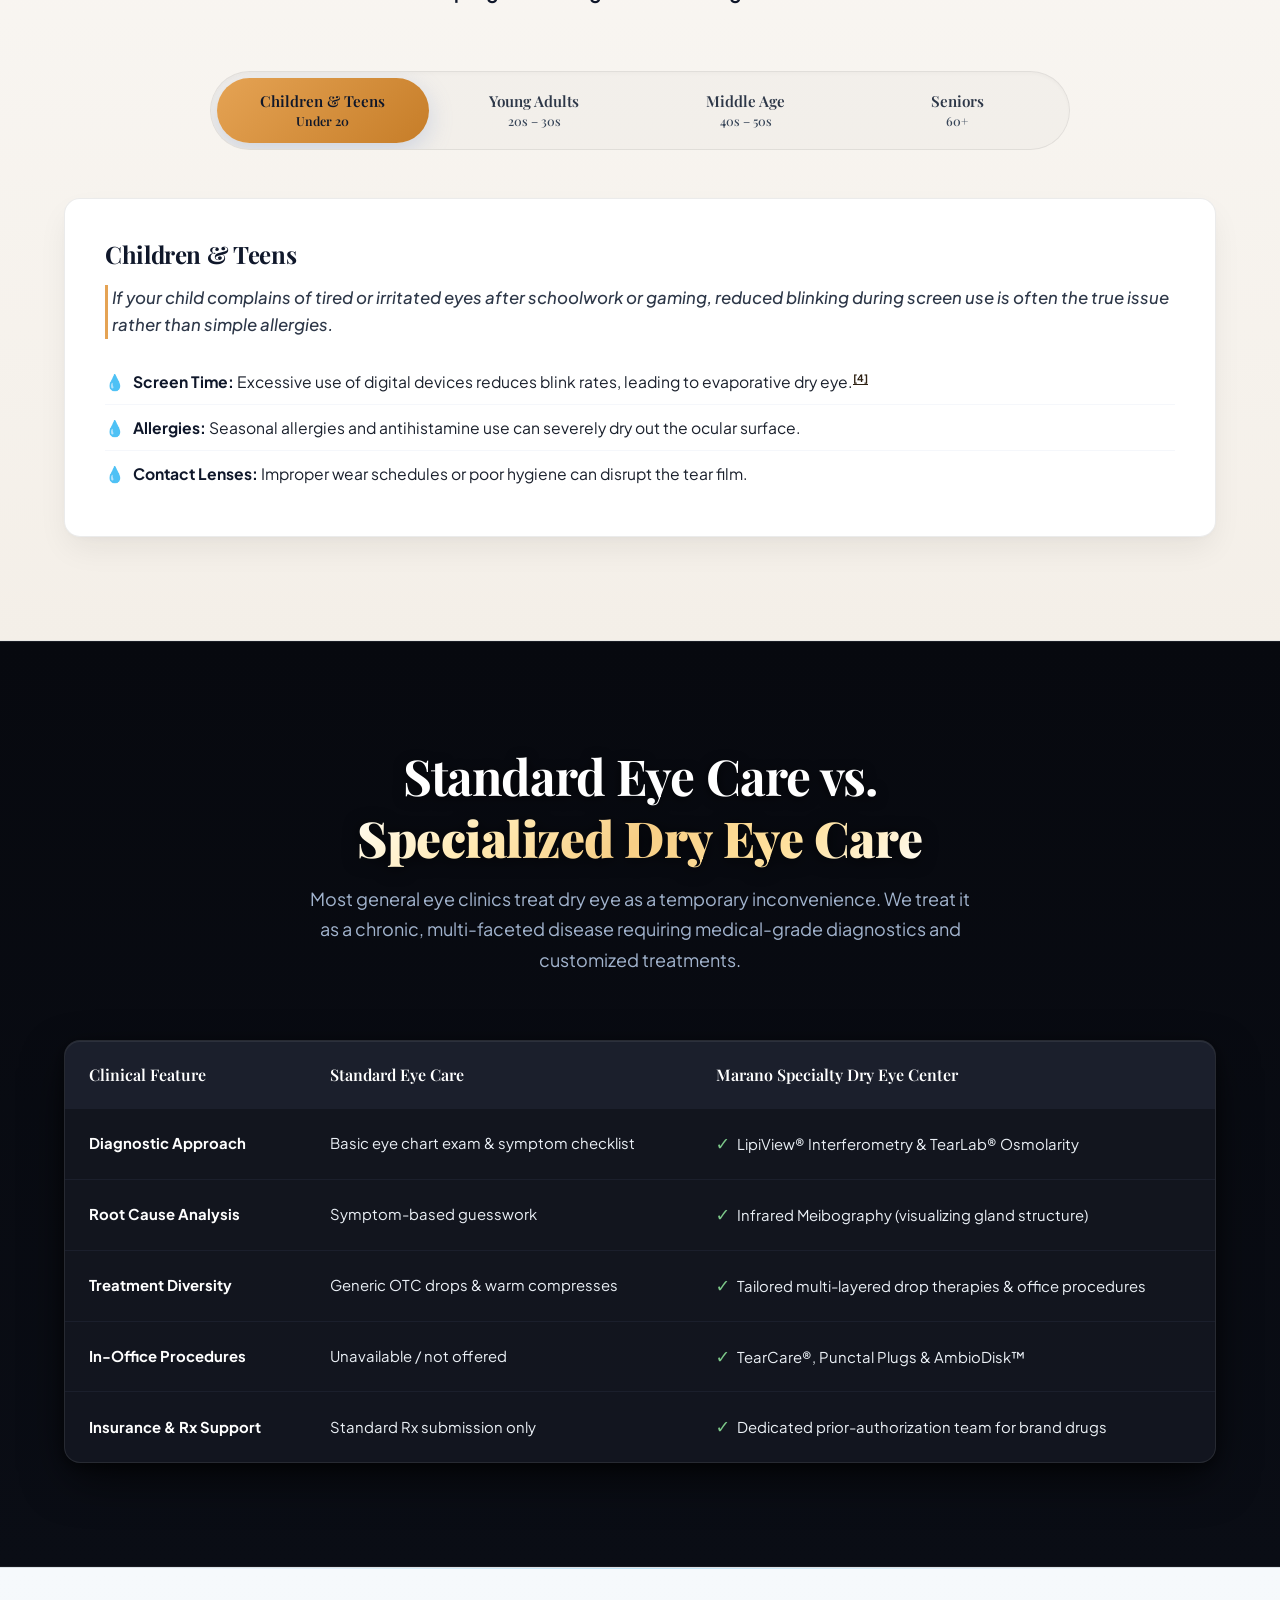
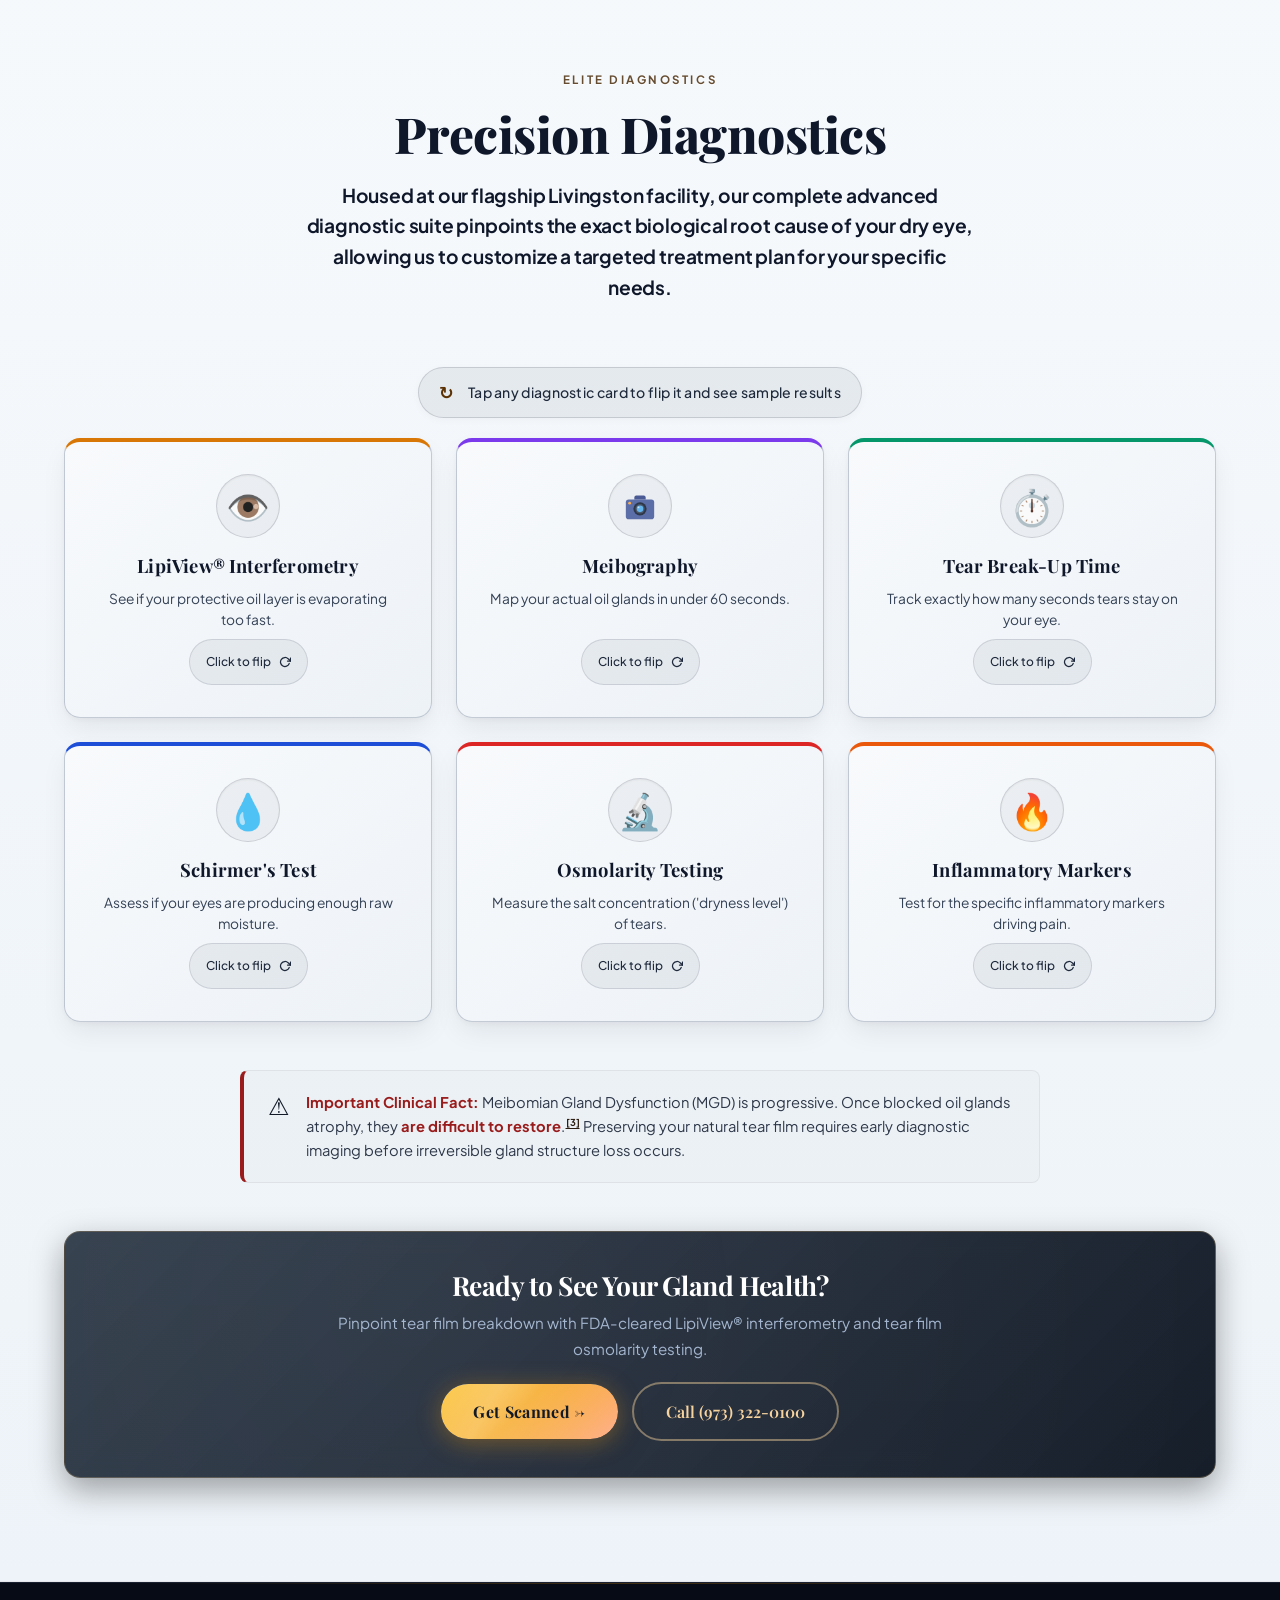
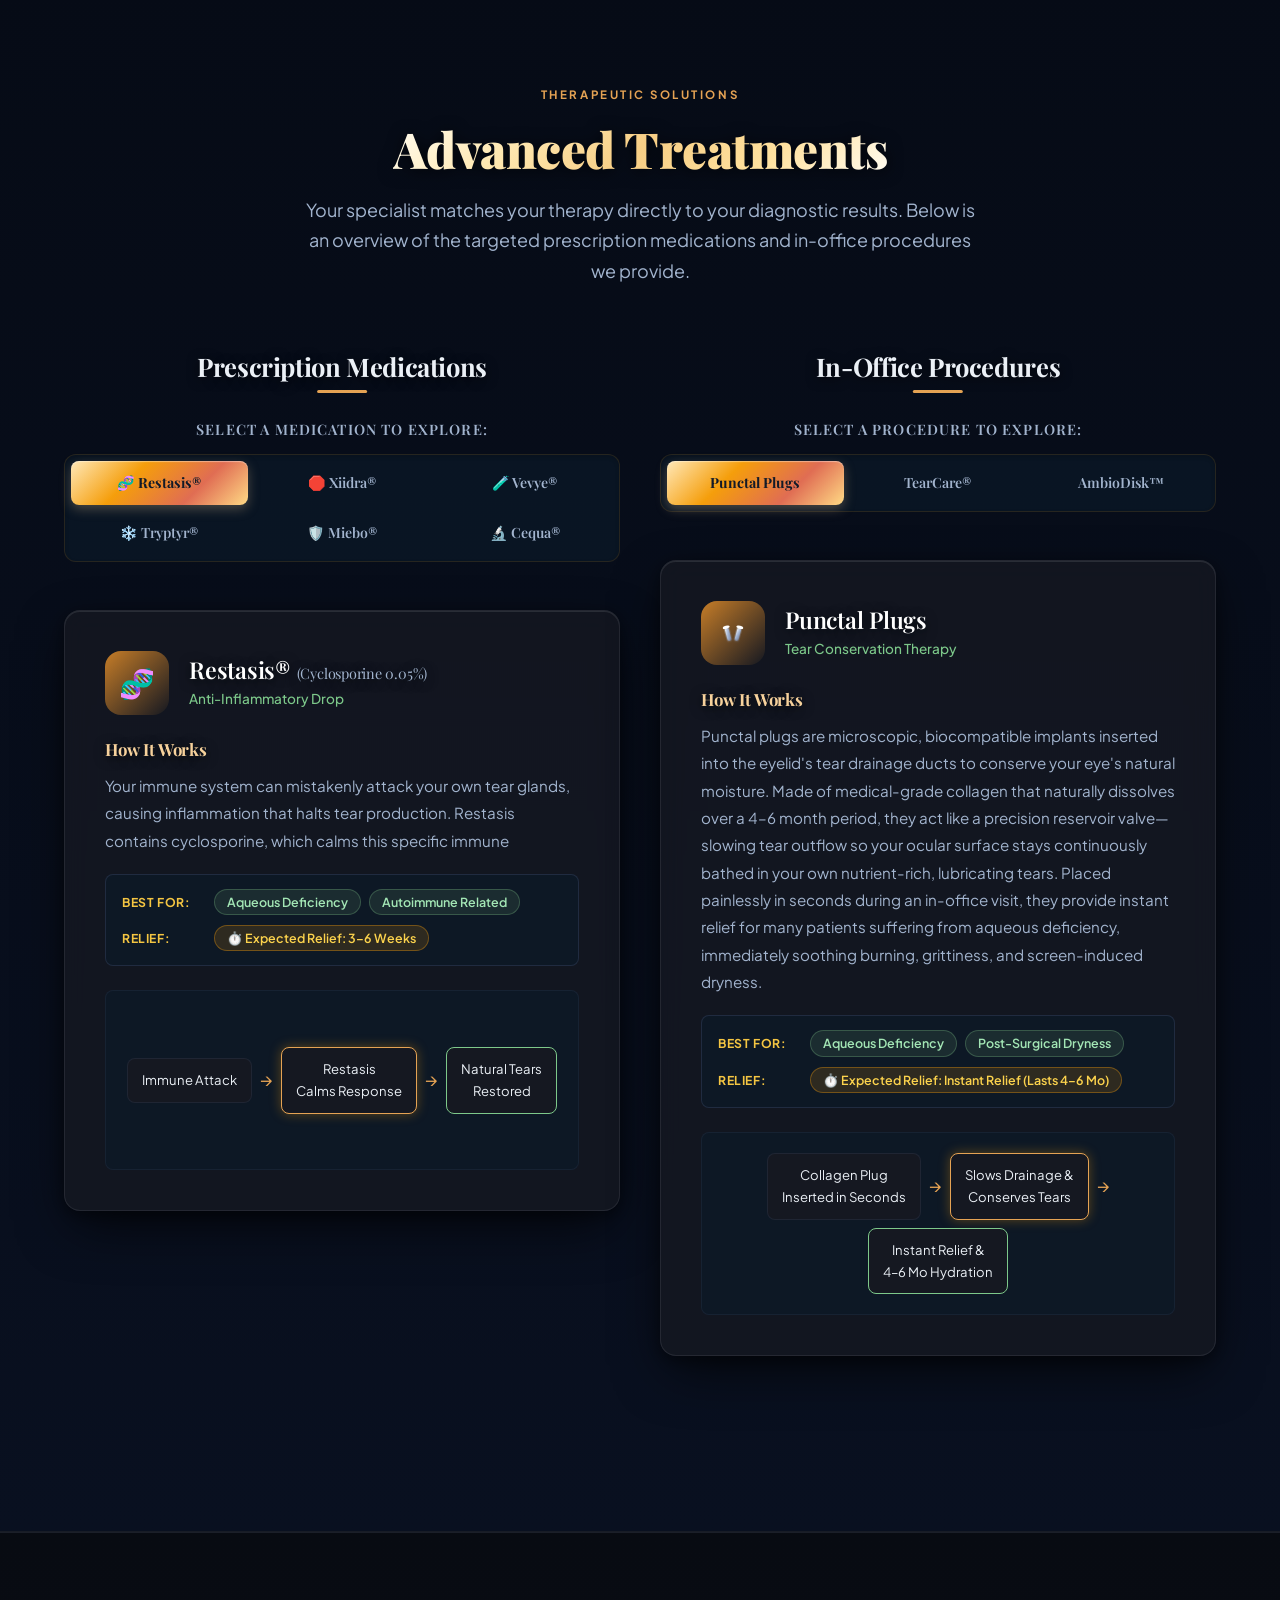
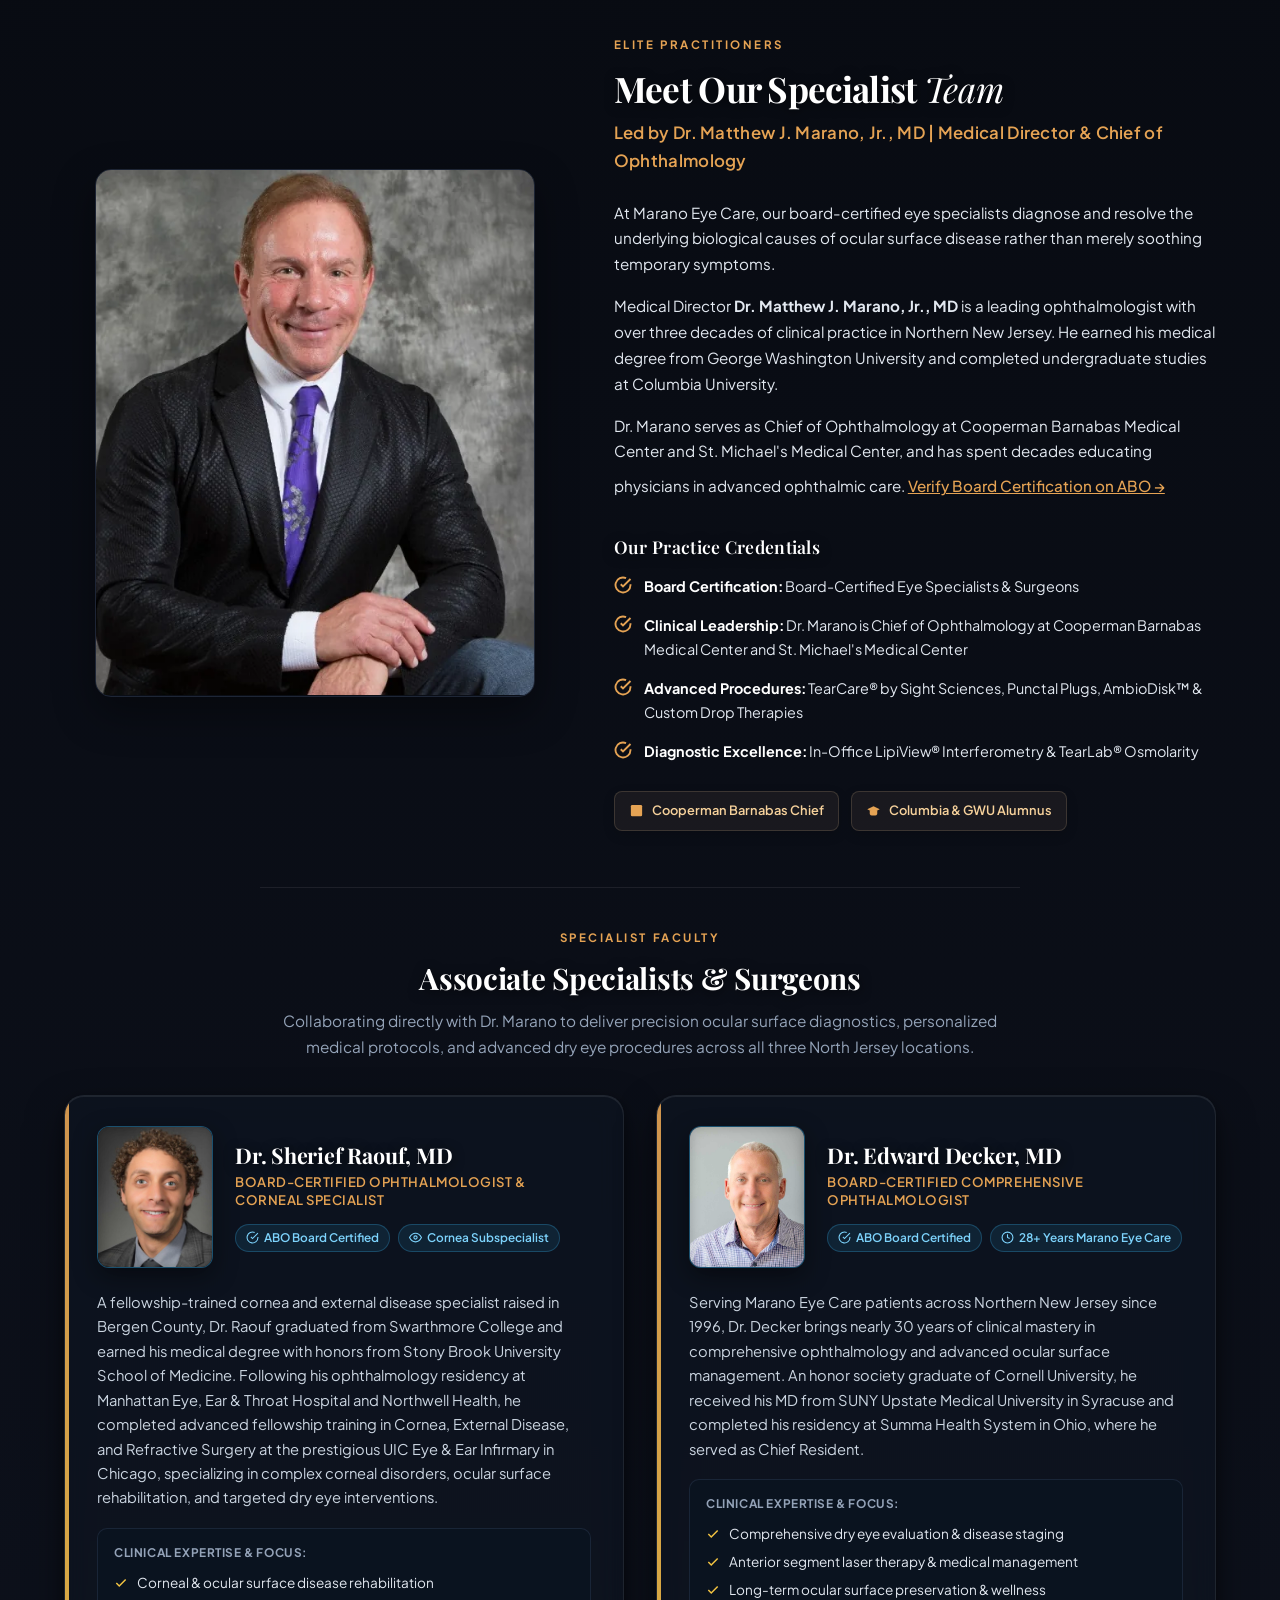
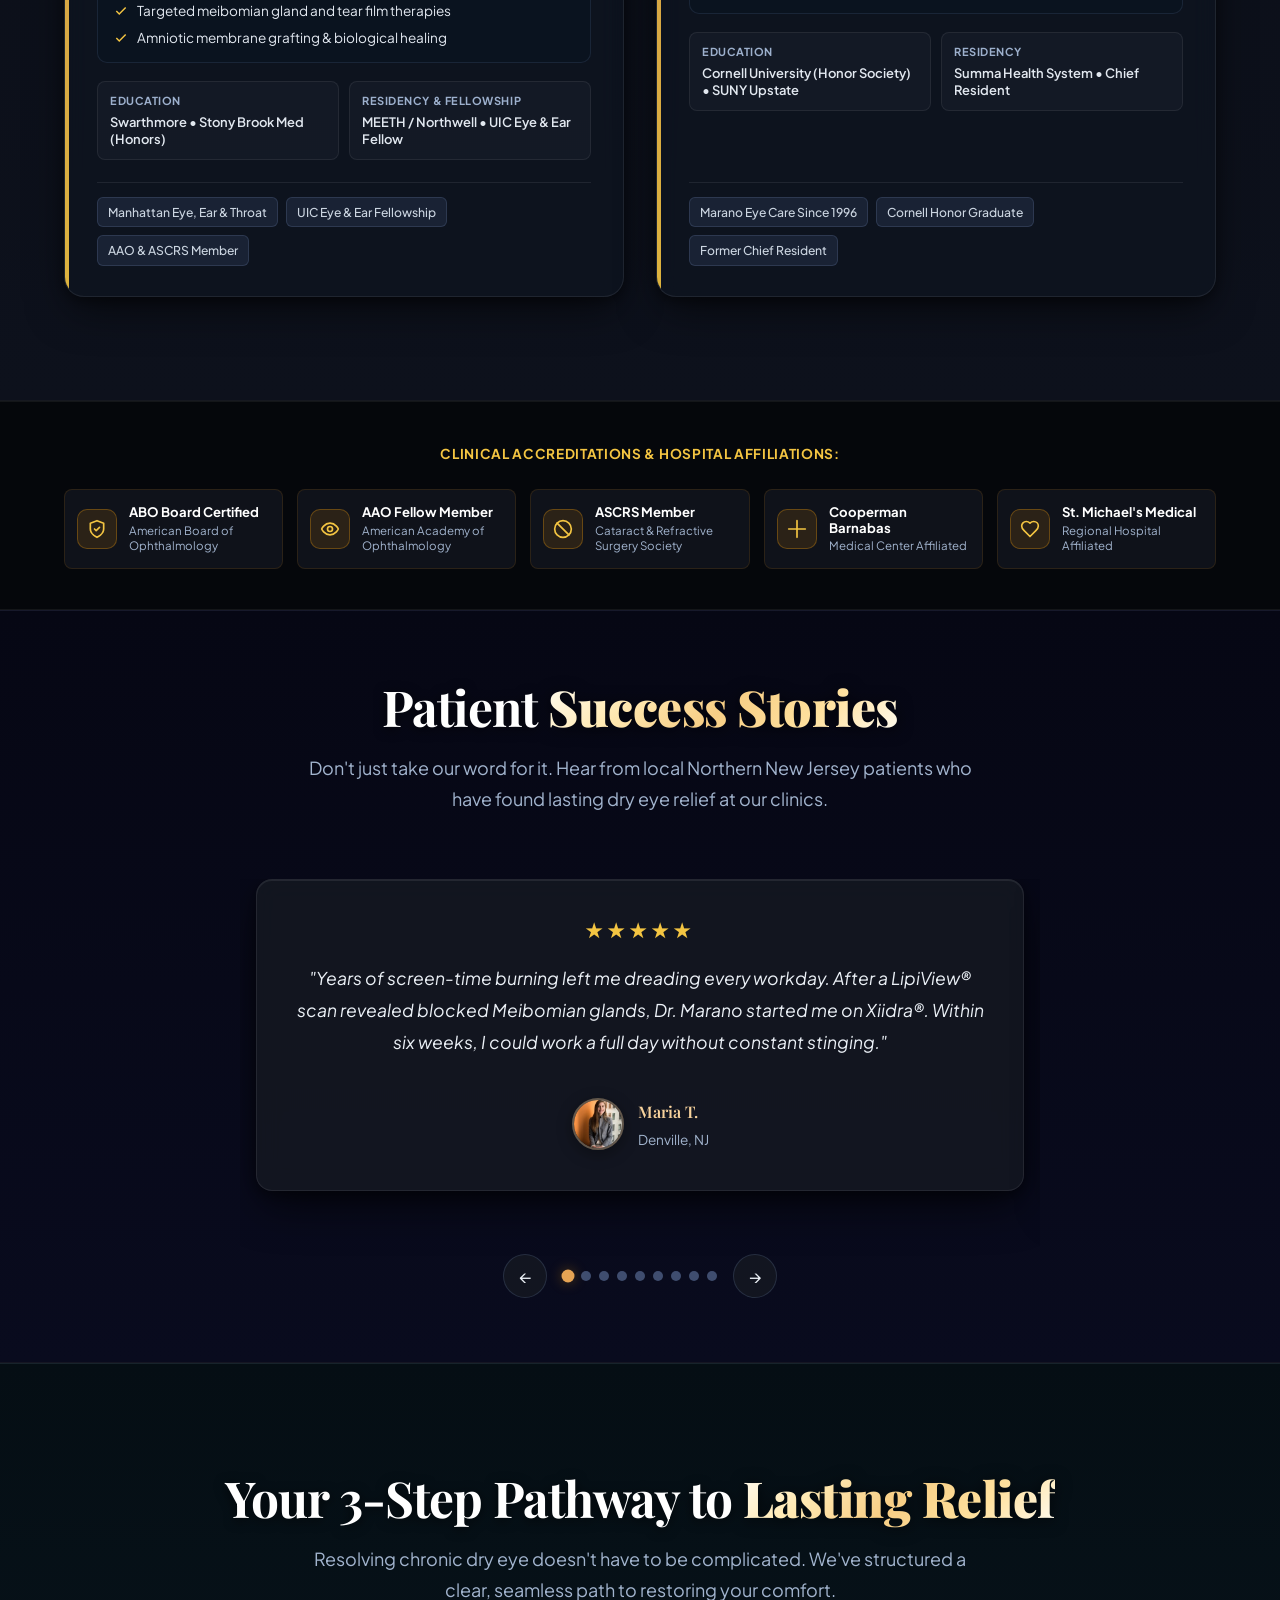
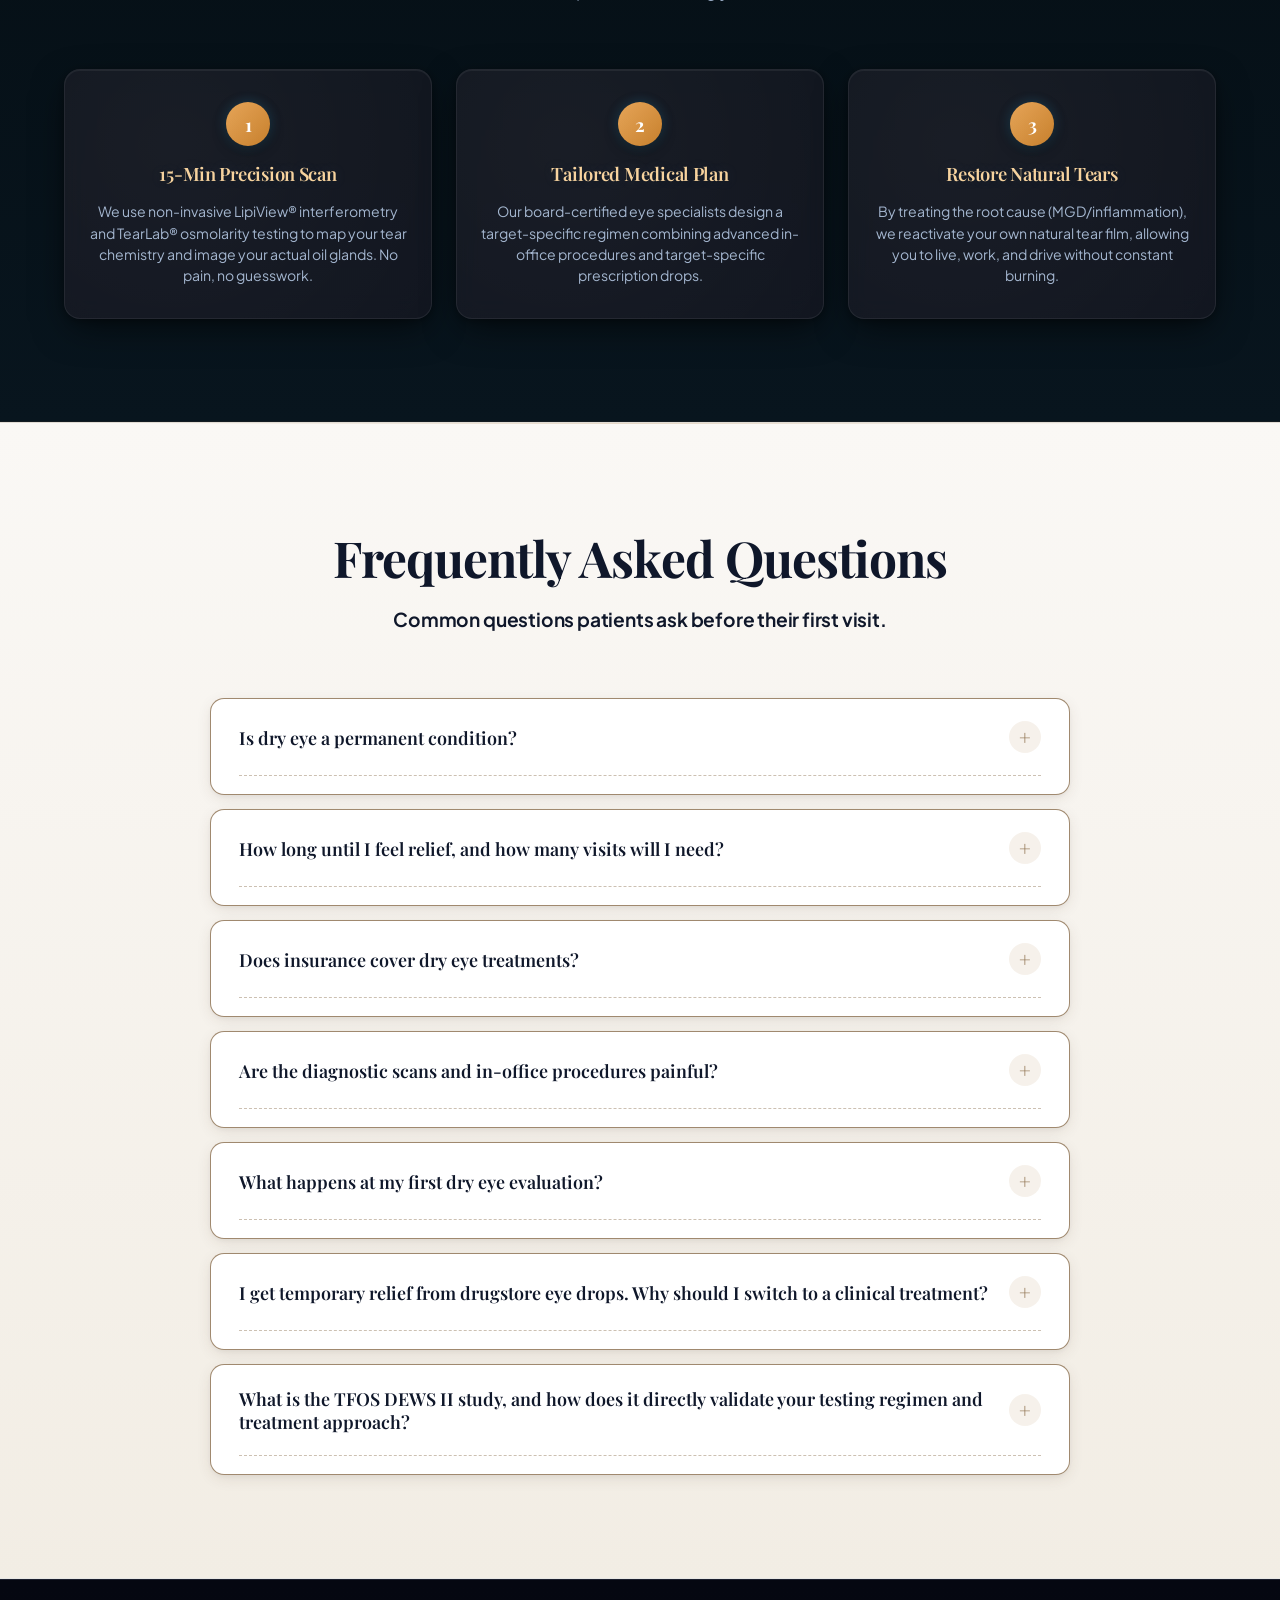
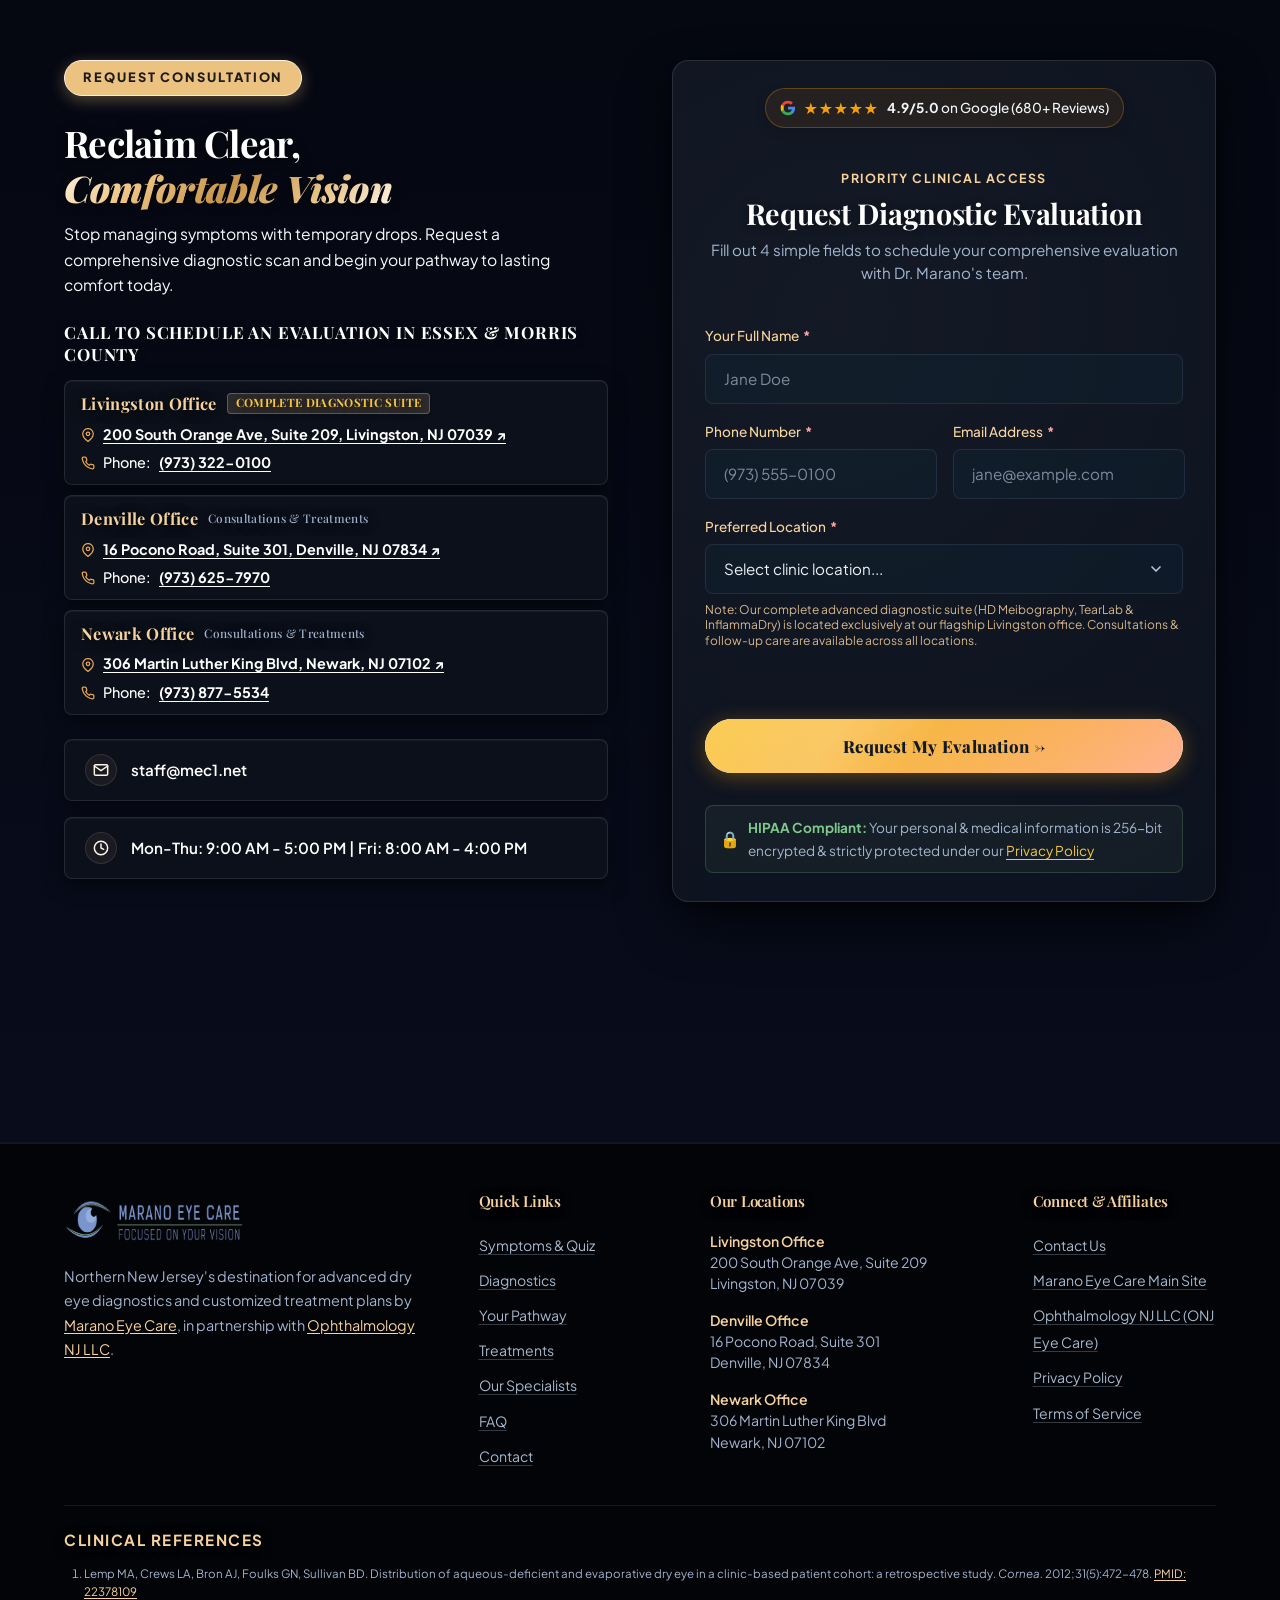
==== commit 64639b07: "Update Dr. Raouf UIC Eye & Ear fellowship credentials, improve treatments tab grid and FAQ contrast" ====
--- a/index.html
+++ b/index.html
@@ -5,13 +5,23 @@
     <meta charset="UTF-8">
     <meta name="viewport" content="width=device-width, initial-scale=1.0">
 
-    <!-- Google tag (gtag.js) - Global Site Tag -->
-    <script async src="https://www.googletagmanager.com/gtag/js?id=AW-18197167741"></script>
+    <!-- Google tag (gtag.js) - Google Analytics 4 & Ads -->
+    <script async src="https://www.googletagmanager.com/gtag/js?id=G-17CP7KDR02"></script>
     <script>
       window.dataLayer = window.dataLayer || [];
       function gtag(){dataLayer.push(arguments);}
       gtag('js', new Date());
 
+      // Google Analytics 4 (Stream ID: 15006766448)
+      gtag('config', 'G-17CP7KDR02', {
+        stream_id: '15006766448',
+        send_page_view: true,
+        cookie_flags: 'SameSite=None;Secure',
+        allow_google_signals: true,
+        allow_ad_personalization_signals: true
+      });
+
+      // Google Ads & Tag IDs
       gtag('config', 'AW-18197167741');
       gtag('config', 'AW-17962563730');
       gtag('config', 'GT-WKTZM5GN');
@@ -231,6 +241,24 @@
           "telephone": "(973) 322-0100",
           "medicalSpecialty": "Ophthalmology",
           "affiliation": { "@id": "https://maranoeyecare.com/#organization" },
+          "alumniOf": [
+            {
+              "@type": "EducationalOrganization",
+              "name": "Swarthmore College"
+            },
+            {
+              "@type": "EducationalOrganization",
+              "name": "Stony Brook University School of Medicine"
+            },
+            {
+              "@type": "MedicalOrganization",
+              "name": "Manhattan Eye, Ear & Throat Hospital / Northwell Health"
+            },
+            {
+              "@type": "MedicalOrganization",
+              "name": "UIC Eye & Ear Infirmary (University of Illinois Chicago)"
+            }
+          ],
           "knowsAbout": [
             "Cornea & External Eye Disease",
             "Dry Eye Syndrome",
@@ -1026,17 +1054,17 @@
                         <div class="cost-card-grid cost-card-grid--three">
                             <div class="cost-card">
                                 <span class="cost-card-title">Annual Out-of-Pocket</span>
-                                <span class="cost-card-amount" id="calc-annual-total">$510</span>
+                                <span class="cost-card-amount" id="calc-annual-total">$360</span>
                                 <span class="cost-card-sub">Temporary drops &amp; masks</span>
                             </div>
                             <div class="cost-card highlight">
                                 <span class="cost-card-title">5-Year Cumulative Cost</span>
-                                <span class="cost-card-amount text-pop-gold" id="calc-5year-total">$2,550</span>
+                                <span class="cost-card-amount text-pop-gold" id="calc-5year-total">$1,800</span>
                                 <span class="cost-card-sub">Recurring symptomatic spend</span>
                             </div>
                             <div class="cost-card cost-card-hours">
                                 <span class="cost-card-title">Time Lost to Fatigue</span>
-                                <span class="cost-card-amount text-pop-coral" id="calc-lost-hours-badge">300+ hrs</span>
+                                <span class="cost-card-amount text-pop-coral" id="calc-lost-hours-badge">415+ hrs</span>
                                 <span class="cost-card-sub">Screen endurance lost</span>
                             </div>
                         </div>
@@ -1048,7 +1076,7 @@
                                     <line x1="12" y1="17" x2="12.01" y2="17"></line>
                                 </svg>
                             </span>
-                            <p class="verdict-text">At this level, you are on track to lose over <strong id="calc-lost-hours">300 hours</strong> of focused productivity and comfortable vision. Worse, untreated Meibomian Gland Dysfunction leads to progressive, irreversible gland loss.</p>
+                            <p class="verdict-text">At this level, you are on track to lose over <strong id="calc-lost-hours">415 hours</strong> of focused productivity and comfortable vision. Worse, untreated Meibomian Gland Dysfunction leads to progressive, irreversible gland loss.</p>
                         </div>
                     </div>
                 </div>
@@ -1502,7 +1530,7 @@
                         <button class="tab-btn active" role="tab" aria-selected="true" aria-controls="treatment-restasis" id="tab-restasis" data-value="restasis">🧬 Restasis®</button>
                         <button class="tab-btn" role="tab" aria-selected="false" aria-controls="treatment-xiidra" id="tab-xiidra" data-value="xiidra">🛑 Xiidra®</button>
                         <button class="tab-btn" role="tab" aria-selected="false" aria-controls="treatment-vevye" id="tab-vevye" data-value="vevye">🧪 Vevye®</button>
-                        <button class="tab-btn" role="tab" aria-selected="false" aria-controls="treatment-tryptyr" id="tab-tryptyr" data-value="tryptyr">⚡ Tryptyr®</button>
+                        <button class="tab-btn" role="tab" aria-selected="false" aria-controls="treatment-tryptyr" id="tab-tryptyr" data-value="tryptyr">❄️ Tryptyr®</button>
                         <button class="tab-btn" role="tab" aria-selected="false" aria-controls="treatment-miebo" id="tab-miebo" data-value="miebo">🛡️ Miebo®</button>
                         <button class="tab-btn" role="tab" aria-selected="false" aria-controls="treatment-cequa" id="tab-cequa" data-value="cequa">🔬 Cequa®</button>
                     </div>
@@ -1639,7 +1667,7 @@
                 <!-- Tryptyr -->
                 <div class="treatment-card" id="treatment-tryptyr" role="tabpanel" aria-labelledby="tab-tryptyr">
                     <div class="treatment-header">
-                        <div class="treatment-icon">⚡</div>
+                        <div class="treatment-icon">❄️</div>
                         <div>
                             <h4>Tryptyr® <span class="font-sm font-normal text-muted">(TRPM8 Agonist Drop)</span></h4>
                             <span class="treatment-type">Sensory Receptor Eye Drop</span>
@@ -2065,7 +2093,7 @@
                     </div>
 
                     <div class="physician-card-body">
-                        <p class="physician-card-bio">A fellowship-trained cornea and external disease specialist raised in Bergen County, Dr. Raouf graduated from Swarthmore College and earned his medical degree with honors from Stony Brook University School of Medicine. Following his ophthalmology residency at Manhattan Eye, Ear &amp; Throat Hospital and Northwell Health, he completed advanced fellowship training in complex corneal disorders, ocular surface rehabilitation, and targeted dry eye interventions.</p>
+                        <p class="physician-card-bio">A fellowship-trained cornea and external disease specialist raised in Bergen County, Dr. Raouf graduated from Swarthmore College and earned his medical degree with honors from Stony Brook University School of Medicine. Following his ophthalmology residency at Manhattan Eye, Ear &amp; Throat Hospital and Northwell Health, he completed advanced fellowship training in Cornea, External Disease, and Refractive Surgery at the prestigious UIC Eye &amp; Ear Infirmary in Chicago, specializing in complex corneal disorders, ocular surface rehabilitation, and targeted dry eye interventions.</p>
                         
                         <div class="physician-focus-area">
                             <span class="focus-title">Clinical Expertise &amp; Focus:</span>
@@ -2092,7 +2120,7 @@
                             </div>
                             <div class="pedigree-box">
                                 <span class="pedigree-label">Residency &amp; Fellowship</span>
-                                <span class="pedigree-val">MEETH / Northwell &bull; Cornea Fellow</span>
+                                <span class="pedigree-val">MEETH / Northwell &bull; UIC Eye &amp; Ear Fellow</span>
                             </div>
                         </div>
                     </div>
@@ -2100,7 +2128,7 @@
                     <div class="physician-card-footer">
                         <div class="physician-card-tags">
                             <span class="physician-tag">Manhattan Eye, Ear &amp; Throat</span>
-                            <span class="physician-tag">Corneal Disease Fellowship</span>
+                            <span class="physician-tag">UIC Eye &amp; Ear Fellowship</span>
                             <span class="physician-tag">AAO &amp; ASCRS Member</span>
                         </div>
                     </div>
--- a/styles.css
+++ b/styles.css
@@ -9,8 +9,8 @@
   --metal-platinum: linear-gradient(135deg, #A8B5CD 0%, #F5F7FA 35%, #CCD5E6 70%, #FFFFFF 100%);
   --metal-border: linear-gradient(135deg, rgba(245, 158, 11, 0.5) 0%, rgba(255, 255, 255, 0.2) 50%, rgba(224, 109, 83, 0.5) 100%);
   --gradient-primary: linear-gradient(135deg, #FFE8B8 0%, #F59E0B 35%, #E06D53 70%, #FFDA85 100%);
-  --accent-green: #6FA87A;
-  --accent-green-dark: #4E7A58;
+  --accent-green: #7DC88A;
+  --accent-green-dark: #1D5C2B;
   --surface-dark: #0B0D12; /* Rich warm-obsidian */
   --surface-mid: #151821;  /* Slate-charcoal */
   --surface-card: rgba(21, 24, 33, 0.85);
@@ -18,7 +18,8 @@
   --glass-border: rgba(245, 158, 11, 0.12);
   --surface-light: #FAF9F6; /* Premium Alabaster / Chalk */
   --text-primary: #EBF0F6;
-  --text-muted: #94A1B8; /* Restrained slate grey */
+  --text-muted: #A2B4CE; /* High-contrast luminous platinum-slate (WCAG AAA >= 7.5:1 on dark surfaces) */
+  --text-muted-light: #374558; /* Architectural deep slate for light surfaces (WCAG AAA >= 9:1) */
   --text-dark: #121A28;
   --glow: rgba(245, 158, 11, 0.35);
   --glow-green: rgba(111, 168, 122, 0.2);
@@ -42,8 +43,9 @@
   --bg-dark-deep: #05060A;
   --border-contrast-light: rgba(0, 0, 0, 0.07);
   --text-dark-contrast: #2D3748;
-  --warning-red-dark: #C53030;
-  --warning-red-light: #FF8F9C;
+  --warning-red-dark: #991B1B;
+  --warning-red-light: #FFA4A4;
+  --primary-dark-light: #7A4810; /* Deep high-contrast bronze gold for light backgrounds (WCAG AAA >= 7.5:1) */
 
   /* Transition Tokens */
   --transition-fast: 0.2s cubic-bezier(.4, 0, .2, 1);
@@ -94,6 +96,8 @@
   scroll-behavior: smooth;
   font-size: 16px;
   scroll-padding-top: clamp(88px, 10vh, 108px);
+  overflow-x: hidden;
+  max-width: 100vw;
 }
 
 body {
@@ -102,6 +106,7 @@
   color: var(--text-primary);
   line-height: 1.7;
   overflow-x: hidden;
+  max-width: 100vw;
   overflow-wrap: break-word;
   -webkit-font-smoothing: antialiased;
   -moz-osx-font-smoothing: grayscale;
@@ -373,7 +378,18 @@
 }
 
 .section-light-warm .faq-item {
-  border-bottom-color: rgba(0, 0, 0, 0.06);
+  background: #FFFFFF;
+  border-color: rgba(110, 75, 35, 0.65);
+}
+
+.section-light-warm .faq-item:hover {
+  background: #FFFFFF;
+  border-color: rgba(80, 50, 20, 0.9);
+}
+
+.section-light-warm .faq-item.open {
+  background: #FFFFFF;
+  border-color: #663D0C;
 }
 
 .section-light-warm .stages-control-wrapper {
@@ -911,6 +927,7 @@
 .logo-img {
   height: 60px;
   width: auto;
+  aspect-ratio: 180 / 60;
   transition: height var(--transition);
   display: block;
 }
@@ -1220,12 +1237,14 @@
 
 .stage-tab-age {
   font-size: 0.78rem;
-  opacity: 0.8;
+  color: var(--text-muted-light);
+  font-weight: 500;
   margin-top: 2px;
 }
 
 .stage-tab.active .stage-tab-age {
-  opacity: 0.95;
+  color: #0F172A;
+  font-weight: 600;
 }
 
 /* Mobile & Tablet Responsiveness */
@@ -1787,6 +1806,7 @@
 .diag-result-img {
   width: 100%;
   height: 100%;
+  aspect-ratio: 260 / 120;
   object-fit: cover;
   border-radius: 4px;
   display: block;
@@ -2042,13 +2062,15 @@
 
 .treatments-grid {
   display: grid;
-  grid-template-columns: 1fr;
+  grid-template-columns: minmax(0, 1fr);
   gap: 32px;
+  min-width: 0;
+  width: 100%;
 }
 
 @media (min-width: 992px) {
   .treatments-grid {
-    grid-template-columns: 1fr 1fr;
+    grid-template-columns: minmax(0, 1fr) minmax(0, 1fr);
     gap: 40px;
     align-items: start;
   }
@@ -2057,6 +2079,8 @@
 .treatment-block {
   margin-bottom: 48px;
   width: 100%;
+  max-width: 100%;
+  min-width: 0;
 }
 
 .treatment-block-title {
@@ -2194,31 +2218,36 @@
 .moa-diagram {
   background: rgba(13, 27, 42, 0.6);
   border-radius: var(--radius-sm);
-  padding: 24px;
+  padding: 20px 14px;
   display: flex;
   align-items: center;
   justify-content: center;
   min-height: 180px;
   border: 1px solid rgba(123, 150, 200, 0.08);
+  max-width: 100%;
+  box-sizing: border-box;
 }
 
 .moa-steps {
   display: flex;
   align-items: center;
-  gap: 12px;
+  gap: 8px;
   flex-wrap: wrap;
   justify-content: center;
+  max-width: 100%;
+  box-sizing: border-box;
 }
 
 .moa-step {
   background: var(--surface-mid);
-  padding: 12px 16px;
+  padding: 10px 14px;
   border-radius: var(--radius-sm);
   font-size: 0.82rem;
   text-align: center;
   border: 1px solid rgba(123, 150, 200, 0.1);
-  min-width: 80px;
+  min-width: 70px;
   transition: all var(--transition);
+  box-sizing: border-box;
 }
 
 .moa-step.highlight {
@@ -2228,7 +2257,24 @@
 
 .moa-arrow {
   color: var(--primary);
-  font-size: 1.2rem;
+  font-size: 1.1rem;
+}
+
+@media (max-width: 520px) {
+  .moa-steps {
+    flex-direction: column;
+    gap: 8px;
+    width: 100%;
+  }
+
+  .moa-step {
+    width: 100%;
+    max-width: 220px;
+  }
+
+  .moa-arrow {
+    transform: rotate(90deg);
+  }
 }
 
 .treatment-meta-box {
@@ -2433,43 +2479,91 @@
 
 /* ===================== FAQ ===================== */
 .faq-list {
-  max-width: 800px;
+  max-width: 860px;
   margin: 0 auto;
+  display: flex;
+  flex-direction: column;
+  gap: 14px;
 }
 
 .faq-item {
-  border-bottom: 1px solid rgba(123, 150, 200, 0.1);
+  background: #FFFFFF;
+  border: 1.5px solid rgba(110, 75, 35, 0.65);
+  border-radius: 14px;
+  padding: 0 28px;
+  transition: all 0.28s cubic-bezier(0.16, 1, 0.3, 1);
+  box-shadow: 0 4px 16px -2px rgba(70, 50, 30, 0.12), 0 2px 6px -1px rgba(0, 0, 0, 0.06);
+  box-sizing: border-box;
+}
+
+@media (max-width: 768px) {
+  .faq-item {
+    padding: 0 20px;
+    border-radius: 12px;
+  }
+}
+
+.faq-item:hover {
+  border-color: rgba(80, 50, 20, 0.9);
+  background: #FFFFFF;
+  box-shadow: 0 10px 28px -4px rgba(70, 50, 30, 0.18), 0 4px 12px -2px rgba(0, 0, 0, 0.08);
+  transform: translateY(-2px);
+}
+
+.faq-item.open {
+  border-color: #663D0C;
+  background: #FFFFFF;
+  box-shadow: 0 12px 32px -4px rgba(180, 130, 70, 0.28), 0 4px 14px -2px rgba(70, 50, 30, 0.14);
 }
 
 .faq-question {
   width: 100%;
-  padding: 24px 0;
+  padding: 22px 0;
   background: none;
   border: none;
-  color: var(--text-primary);
+  color: #0F172A;
   font-family: var(--font-heading);
-  font-size: 1.1rem;
+  font-size: 1.12rem;
   font-weight: 600;
   text-align: left;
   cursor: pointer;
   display: flex;
   justify-content: space-between;
   align-items: center;
+  gap: 16px;
   transition: color var(--transition);
 }
 
 .faq-question:hover {
-  color: var(--primary-light);
+  color: var(--primary-dark, #0A192F);
 }
 
 .faq-icon {
-  font-size: 1.5rem;
-  transition: transform var(--transition);
-  color: var(--primary);
+  display: inline-flex;
+  align-items: center;
+  justify-content: center;
+  width: 32px;
+  height: 32px;
+  border-radius: 50%;
+  background: rgba(180, 140, 90, 0.12);
+  font-size: 1.25rem;
+  font-weight: 400;
+  line-height: 1;
+  transition: all var(--transition);
+  color: #8C6E4B;
+  flex-shrink: 0;
+}
+
+.faq-item:hover .faq-icon {
+  background: rgba(180, 140, 90, 0.22);
+  color: #5C452D;
 }
 
 .faq-item.open .faq-icon {
   transform: rotate(45deg);
+  background: var(--metal-gold);
+  color: #121A28;
+  box-shadow: 0 2px 8px rgba(197, 168, 128, 0.4);
 }
 
 .faq-answer {
@@ -2485,29 +2579,26 @@
 
 .faq-answer-inner {
   min-height: 0;
+  border-top: 1px dashed rgba(110, 75, 35, 0.35);
+  padding-top: 18px;
 }
 
 .faq-answer p {
-  padding-bottom: 24px;
-  color: var(--text-muted);
+  padding-bottom: 22px;
+  color: #1E293B;
   line-height: 1.8;
-  font-size: 0.95rem;
-}
-
-.section-light .faq-question {
-  color: var(--text-dark);
-}
-
-.section-light .faq-question:hover {
-  color: var(--primary-dark);
-}
-
-.section-light .faq-icon {
-  color: var(--primary-dark);
-}
-
-.section-light .faq-answer p {
+  font-size: 0.98rem;
+  margin: 0;
+}
+
+.faq-answer li {
   color: #1E293B;
+  line-height: 1.8;
+}
+
+.faq-answer strong {
+  color: #0F172A;
+  font-weight: 600;
 }
 
 /* ===================== CTA / CONTACT (#contact) ===================== */
@@ -2550,11 +2641,19 @@
 
 .cta-grid {
   display: grid;
-  grid-template-columns: 1fr 1fr;
+  grid-template-columns: minmax(0, 1fr) minmax(0, 1fr);
   gap: 64px;
   align-items: flex-start;
   position: relative;
   z-index: 2;
+  min-width: 0;
+  width: 100%;
+}
+
+.cta-info,
+.cta-form {
+  min-width: 0;
+  max-width: 100%;
 }
 
 .cta-info h2 {
@@ -3207,7 +3306,7 @@
 }
 
 .form-security-badge strong {
-  color: var(--accent-green-light);
+  color: var(--accent-green);
 }
 
 /* ===================== FOOTER ===================== */
@@ -3508,7 +3607,7 @@
   }
 
   .cta-grid {
-    grid-template-columns: 1fr;
+    grid-template-columns: minmax(0, 1fr);
   }
 
   .footer-grid {
@@ -3629,11 +3728,11 @@
   color: var(--text-muted);
 }
 
-/* High contrast muted slate grey override for light sections (5.2:1 contrast) */
+/* High contrast muted slate grey override for light sections (WCAG AAA >= 9:1 contrast) */
 .section-light .text-muted,
 .section-light-warm .text-muted,
 .section-light-cool .text-muted {
-  color: #556175;
+  color: var(--text-muted-light);
 }
 
 .mb-24 {
@@ -4179,19 +4278,25 @@
 }
 
 .section-light-cool .interactive-hint {
-  color: #5A6A7A;
+  color: #1E293B;
+  font-weight: 500;
 }
 
 .interactive-hint span {
   display: inline-block;
   margin-right: 6px;
-  opacity: 0.7;
+  color: var(--primary-light);
+}
+
+.section-light-cool .interactive-hint span {
+  color: #5C3205;
+  font-weight: 700;
 }
 
 /* --- GLAND VISUALIZER DISCLAIMER --- */
 .gland-disclaimer {
   font-size: 0.75rem;
-  color: rgba(181, 196, 217, 0.65);
+  color: var(--text-muted);
   line-height: 1.4;
   margin: 0;
   font-style: italic;
@@ -4528,7 +4633,9 @@
 
 .doctor-image-wrapper {
   position: relative;
+  width: 100%;
   max-width: 440px;
+  aspect-ratio: 400 / 480;
   margin: 0 auto;
   border-radius: 16px;
   overflow: hidden;
@@ -4552,6 +4659,7 @@
 .doctor-headshot {
   width: 100%;
   height: auto;
+  aspect-ratio: 400 / 480;
   display: block;
   object-fit: cover;
 }
@@ -4567,9 +4675,9 @@
   padding: 6px 14px;
   font-size: 0.78rem;
   font-weight: 700;
-  color: #1B365D;
-  background: rgba(59, 130, 246, 0.08);
-  border: 1px solid rgba(59, 130, 246, 0.15);
+  color: var(--primary-light);
+  background: rgba(229, 163, 84, 0.12);
+  border: 1px solid rgba(229, 163, 84, 0.28);
   border-radius: 50px;
   margin-bottom: 16px;
   text-transform: uppercase;
@@ -4578,7 +4686,7 @@
 
 .doctor-info h2 {
   font-size: 2.2rem;
-  color: var(--text-dark, #1E293B);
+  color: #FFFFFF;
   margin-bottom: 8px;
   font-weight: 700;
   font-family: var(--font-heading);
@@ -4586,16 +4694,16 @@
 
 .doctor-subtitle {
   font-size: 1.05rem;
-  color: #4A5568;
+  color: var(--primary);
   margin-bottom: 24px;
-  font-weight: 500;
+  font-weight: 600;
   letter-spacing: 0.3px;
 }
 
 .doctor-bio {
   font-size: 0.95rem;
   line-height: 1.7;
-  color: #4A5568;
+  color: #E2E8F0;
   margin-bottom: 16px;
   text-align: left;
 }
@@ -4606,7 +4714,7 @@
 
 .doctor-credentials-title {
   font-size: 1.1rem;
-  color: var(--text-dark, #1E293B);
+  color: #FFFFFF;
   margin-bottom: 16px;
   font-weight: 600;
   letter-spacing: 0.3px;
@@ -4627,18 +4735,18 @@
   align-items: flex-start;
   gap: 12px;
   font-size: 0.9rem;
-  color: #4A5568;
+  color: #E2E8F0;
   text-align: left;
 }
 
 .doctor-credentials li strong {
-  color: var(--text-dark, #1E293B);
+  color: #FFFFFF;
 }
 
 .cred-icon {
   width: 18px;
   height: 18px;
-  stroke: var(--primary, #3B82F6);
+  stroke: var(--primary);
   stroke-width: 2.5;
   fill: none;
   margin-top: 2px;
@@ -4657,20 +4765,20 @@
   display: flex;
   align-items: center;
   gap: 8px;
-  background: rgba(138, 109, 73, 0.05);
-  border: 1px solid rgba(138, 109, 73, 0.15);
+  background: rgba(197, 168, 128, 0.08);
+  border: 1px solid rgba(197, 168, 128, 0.25);
   padding: 8px 14px;
   border-radius: 8px;
   font-size: 0.8rem;
   font-weight: 600;
-  color: #5D4A36;
-  box-shadow: 0 2px 8px rgba(0, 0, 0, 0.02);
+  color: var(--primary-light);
+  box-shadow: 0 4px 12px rgba(0, 0, 0, 0.15);
 }
 
 .trust-badge-item svg {
   width: 15px;
   height: 15px;
-  fill: #664D31;
+  fill: var(--primary);
   flex-shrink: 0;
 }
 
@@ -4840,6 +4948,7 @@
 .physician-photo {
   width: 100%;
   height: 100%;
+  aspect-ratio: 180 / 230;
   object-fit: cover;
   object-position: center top;
   display: block;
@@ -4983,7 +5092,7 @@
   font-weight: 700;
   text-transform: uppercase;
   letter-spacing: 0.05em;
-  color: #64748B;
+  color: #9DB0CD;
 }
 
 .pedigree-val {
@@ -5010,9 +5119,9 @@
   font-weight: 500;
   padding: 4px 10px;
   border-radius: 6px;
-  background: rgba(123, 150, 200, 0.1);
-  color: #94A3B8;
-  border: 1px solid rgba(123, 150, 200, 0.15);
+  background: rgba(123, 150, 200, 0.12);
+  color: #CBD5E1;
+  border: 1px solid rgba(123, 150, 200, 0.2);
 }
 
 @media (max-width: 920px) {
@@ -5105,41 +5214,42 @@
 
 /* --- CUSTOM TAB SEGMENTED CONTROLLERS (TREATMENTS) --- */
 .custom-tab-container {
-  display: flex;
+  display: grid;
+  grid-template-columns: repeat(3, minmax(0, 1fr));
   background: rgba(13, 27, 42, 0.6);
   border: 1px solid var(--glass-border);
   border-radius: 12px;
-  padding: 4px;
-  gap: 4px;
+  padding: 6px;
+  gap: 6px;
   margin-top: 12px;
   width: 100%;
-  overflow-x: auto;
+  max-width: 100%;
   box-shadow: inset 0 2px 4px rgba(0, 0, 0, 0.15);
-}
-
-/* Hide scrollbar for Chrome, Safari and Opera */
-.custom-tab-container::-webkit-scrollbar {
-  display: none;
-}
-
-/* Hide scrollbar for IE, Edge and Firefox */
-.custom-tab-container {
-  -ms-overflow-style: none;  /* IE and Edge */
-}
-
-@supports (scrollbar-width: none) {
-  .custom-tab-container {
-    scrollbar-width: none;  /* Firefox */
-  }
+  box-sizing: border-box;
+}
+
+@media (max-width: 480px) {
+  #medication-tabs {
+    grid-template-columns: repeat(2, minmax(0, 1fr));
+  }
+  #procedure-tabs {
+    grid-template-columns: repeat(1, minmax(0, 1fr));
+  }
+}
+
+.treatment-select-wrapper {
+  width: 100%;
+  max-width: 100%;
+  min-width: 0;
+  box-sizing: border-box;
 }
 
 .tab-btn {
-  flex: 1;
   display: inline-flex;
   align-items: center;
   justify-content: center;
   text-align: center;
-  padding: 12px 16px;
+  padding: 10px 12px;
   min-height: 44px;
   border-radius: 8px;
   font-family: var(--font-heading);
@@ -5151,7 +5261,9 @@
   cursor: pointer;
   white-space: nowrap;
   transition: all var(--transition);
-  min-width: 100px;
+  width: 100%;
+  min-width: 0;
+  box-sizing: border-box;
 }
 
 .tab-btn:hover {
@@ -6118,7 +6230,7 @@
 .references-list li {
   font-size: 0.72rem;
   line-height: 1.6;
-  color: rgba(181, 196, 217, 0.7);
+  color: var(--text-muted);
   font-family: var(--font-body);
 }
 
@@ -6311,6 +6423,8 @@
   display: inline-flex;
   align-items: center;
   gap: 4px;
+  min-height: 44px;
+  padding: 4px 0;
   transition: var(--transition-fast);
 }
 
@@ -6653,7 +6767,6 @@
   font-size: 0.78rem;
   color: var(--text-muted);
   margin-top: 6px;
-  opacity: 0.8;
 }
 
 .calculator-results {
@@ -6730,12 +6843,11 @@
 .cost-card-sub {
   font-size: 0.75rem;
   color: var(--text-muted);
-  opacity: 0.8;
   margin-top: 2px;
 }
 
 .text-pop-coral {
-  color: #F87171 !important;
+  color: var(--warning-red-light) !important;
 }
 
 .calculator-verdict {
@@ -7623,17 +7735,31 @@
 .section-light .btn-outline,
 .section-light-warm .btn-outline,
 .section-light-cool .btn-outline {
-  color: var(--primary-dark) !important;
-  border-color: var(--primary-dark) !important;
+  color: #0F172A !important;
+  border-color: #0F172A !important;
+  background: transparent !important;
   text-shadow: none !important;
 }
 
 .section-light .btn-outline:hover,
 .section-light-warm .btn-outline:hover,
 .section-light-cool .btn-outline:hover {
-  background: var(--primary-dark) !important;
-  color: #ffffff !important;
-  border-color: var(--primary-dark) !important;
+  background: #0F172A !important;
+  color: #FFFFFF !important;
+  border-color: #0F172A !important;
+}
+
+/* Ensure outline buttons inside dark cards within light sections maintain high dark-surface contrast */
+.post-section-cta-card .btn-outline {
+  color: var(--primary-light) !important;
+  border-color: rgba(247, 210, 156, 0.45) !important;
+  background: transparent !important;
+}
+
+.post-section-cta-card .btn-outline:hover {
+  background: var(--metal-gold) !important;
+  color: #121A28 !important;
+  border-color: transparent !important;
 }
 
 /* ===================== DELIGHT & REFINED MICRO-INTERACTIONS ===================== */
@@ -7821,14 +7947,15 @@
   margin: 0 auto !important;
 }
 
-/* Locations heading formatted to fit on a single line */
+/* Locations heading formatted to fit beautifully across all devices */
 .cta-locations-heading {
-  white-space: nowrap !important;
-  font-size: clamp(0.75rem, 1.25vw, 0.92rem) !important;
+  white-space: normal !important;
+  word-break: break-word;
+  font-size: clamp(0.85rem, 2.5vw, 1.05rem) !important;
   font-weight: 700;
   line-height: 1.35;
   color: var(--primary-light);
-  margin-top: 28px;
+  margin-top: 24px;
   margin-bottom: 14px;
 }
 
@@ -7846,8 +7973,10 @@
     bottom: 0;
     left: 0;
     width: 100%;
+    max-width: 100vw;
+    box-sizing: border-box;
     z-index: 999;
-    padding: 10px 16px;
+    padding: 10px 14px;
     padding-bottom: max(12px, env(safe-area-inset-bottom));
     background: rgba(13, 22, 38, 0.94);
     -webkit-backdrop-filter: blur(16px);
@@ -7870,8 +7999,10 @@
     display: flex;
     align-items: center;
     justify-content: space-between;
-    gap: 12px;
-    max-width: 480px;
+    gap: 10px;
+    width: 100%;
+    max-width: 100%;
+    box-sizing: border-box;
     margin: 0 auto;
   }
 
@@ -7879,18 +8010,19 @@
     display: inline-flex;
     align-items: center;
     justify-content: center;
-    gap: 8px;
+    gap: 6px;
     flex: 1;
-    min-height: 46px;
-    padding: 10px 14px;
+    min-height: 44px;
+    padding: 8px 10px;
     background: rgba(255, 255, 255, 0.08);
     border: 1px solid rgba(255, 255, 255, 0.16);
     border-radius: var(--radius-sm, 6px);
     color: #F8FAFC !important;
-    font-size: 0.9rem;
+    font-size: clamp(0.78rem, 2.2vw, 0.88rem);
     font-weight: 600;
     text-decoration: none;
     transition: background var(--transition), border-color var(--transition);
+    box-sizing: border-box;
   }
 
   .mobile-bar-phone:hover,
@@ -7905,16 +8037,29 @@
   }
 
   .mobile-bar-cta {
-    flex: 1.4;
-    min-height: 46px;
-    padding: 10px 14px !important;
-    font-size: 0.9rem !important;
+    flex: 1.3;
+    min-height: 44px;
+    padding: 8px 12px !important;
+    font-size: clamp(0.78rem, 2.2vw, 0.88rem) !important;
     font-weight: 700 !important;
     display: inline-flex !important;
     align-items: center !important;
     justify-content: center !important;
     white-space: nowrap !important;
     text-align: center !important;
+    box-sizing: border-box;
+  }
+}
+
+@media (max-width: 480px) {
+  #booking-card,
+  #booking-card.p-40 {
+    padding: 20px 14px !important;
+  }
+  .cta-location-details .loc-detail-row a {
+    min-height: 44px;
+    display: inline-flex;
+    align-items: center;
   }
 }
 
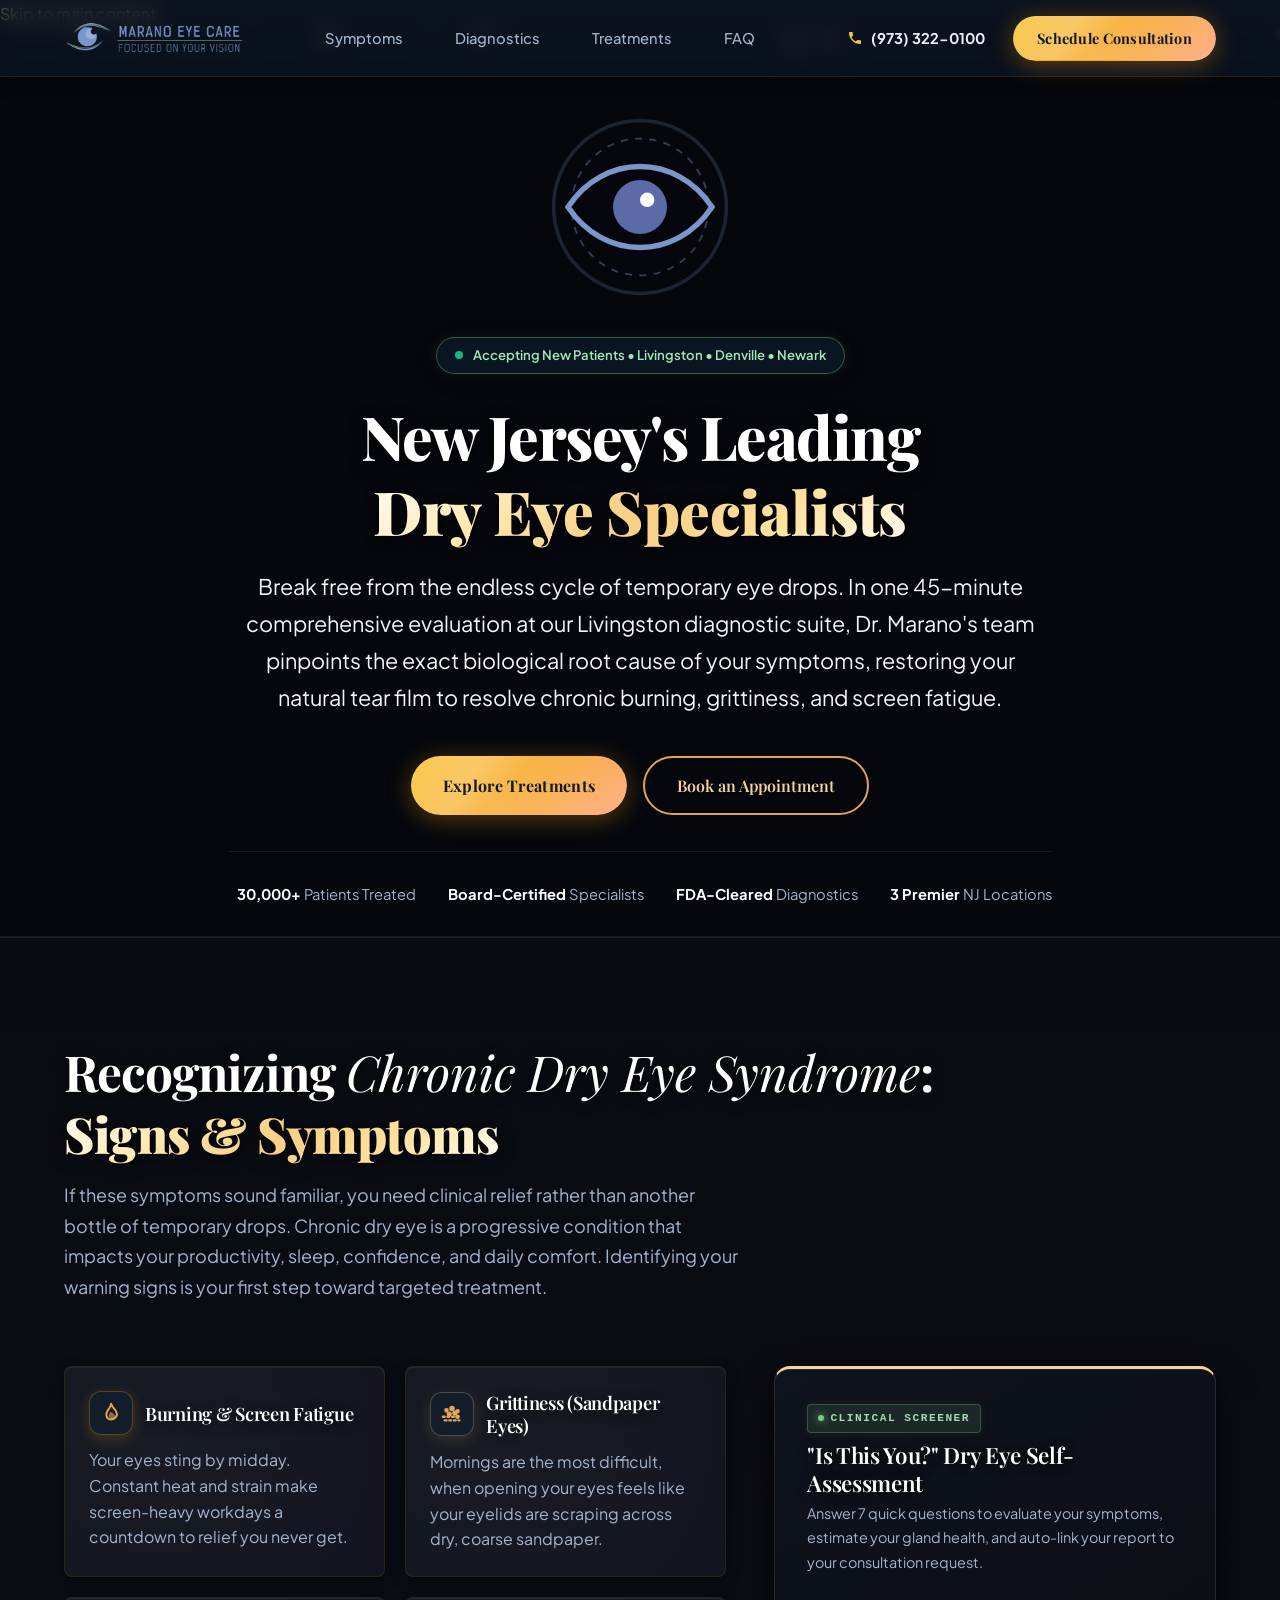
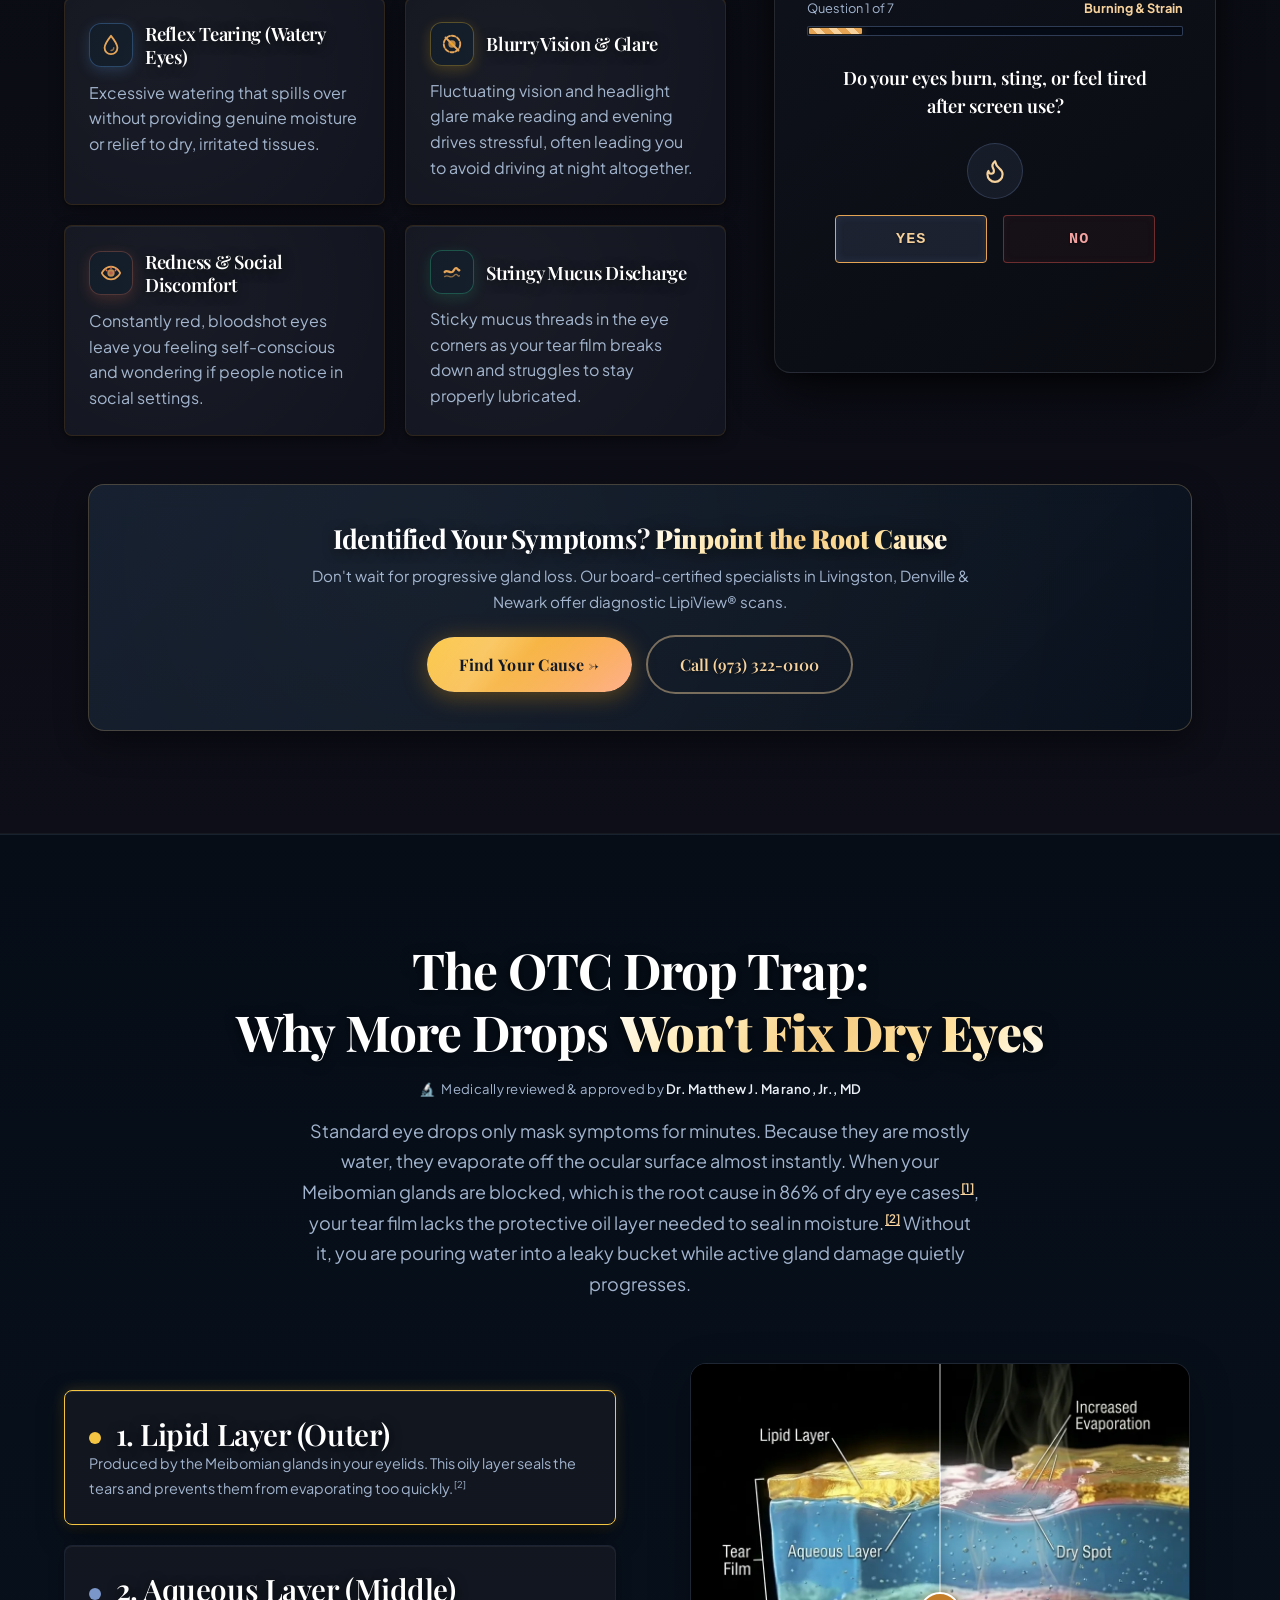
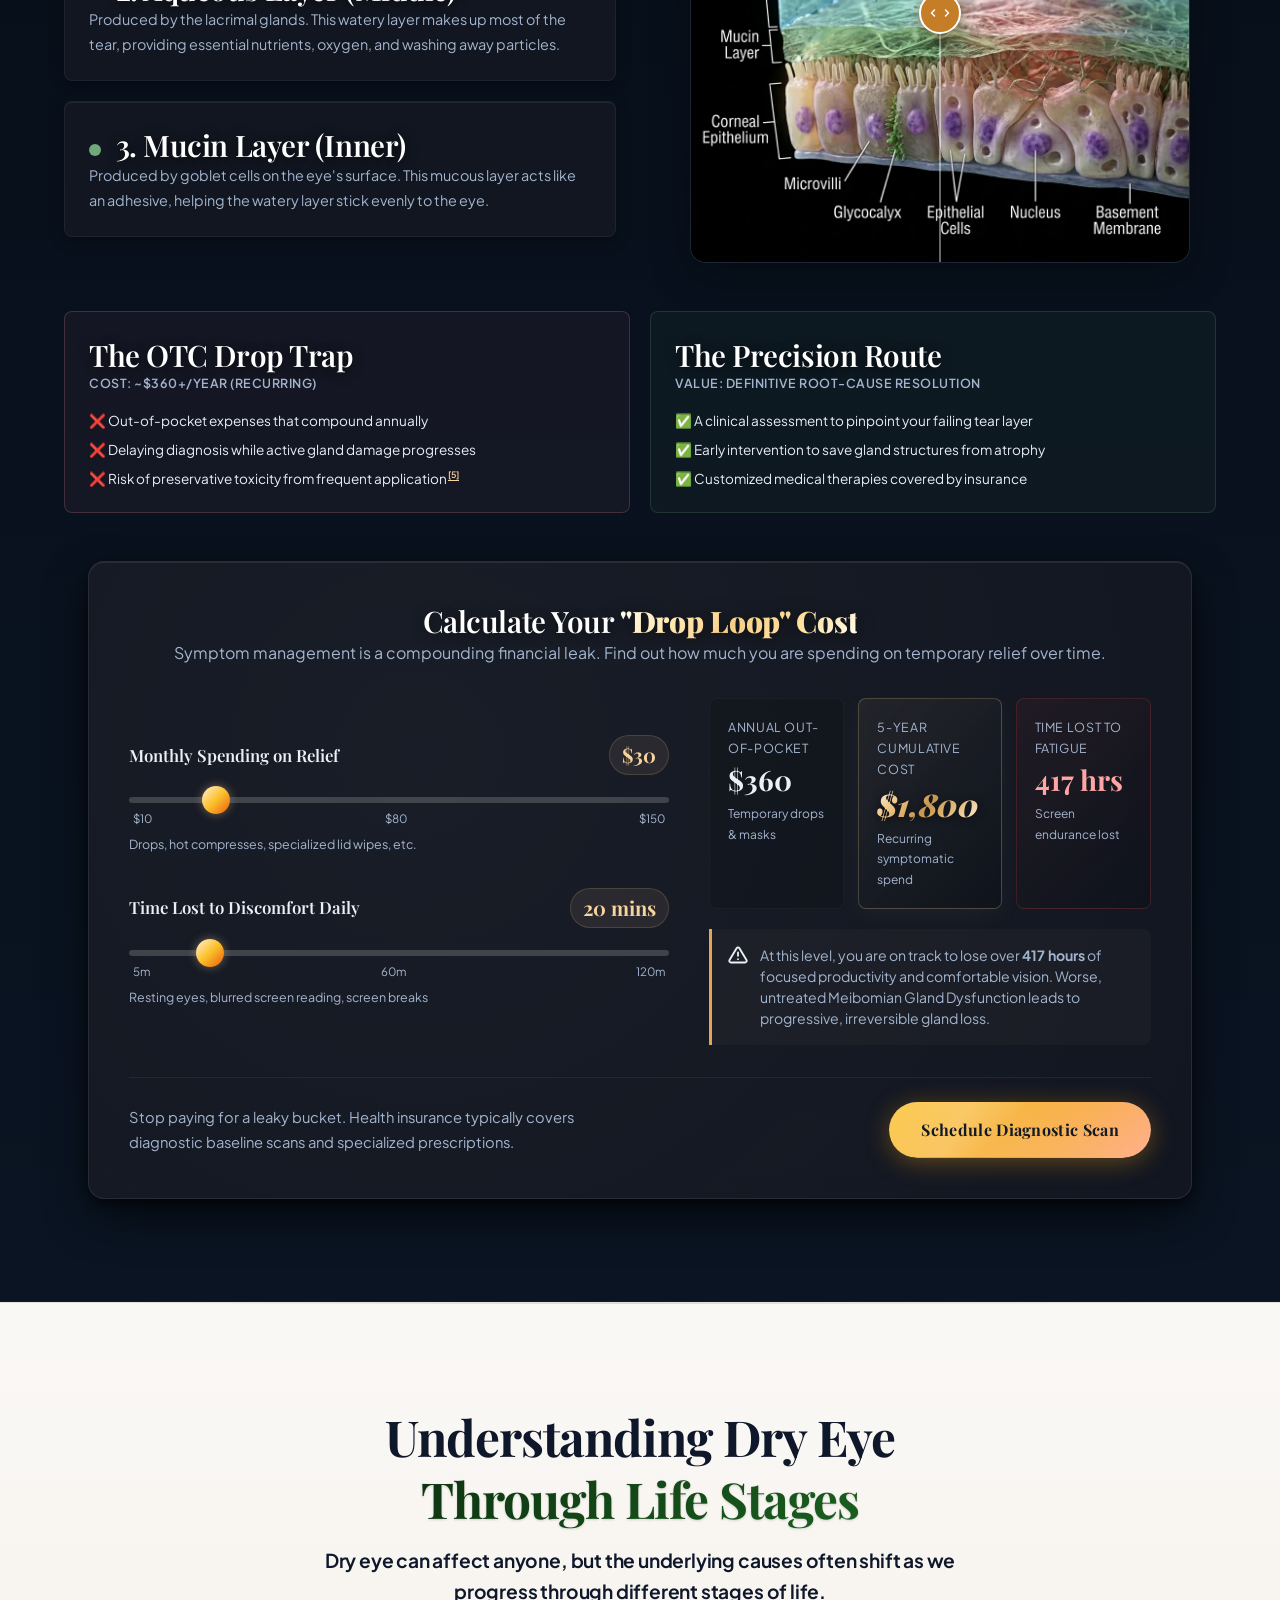
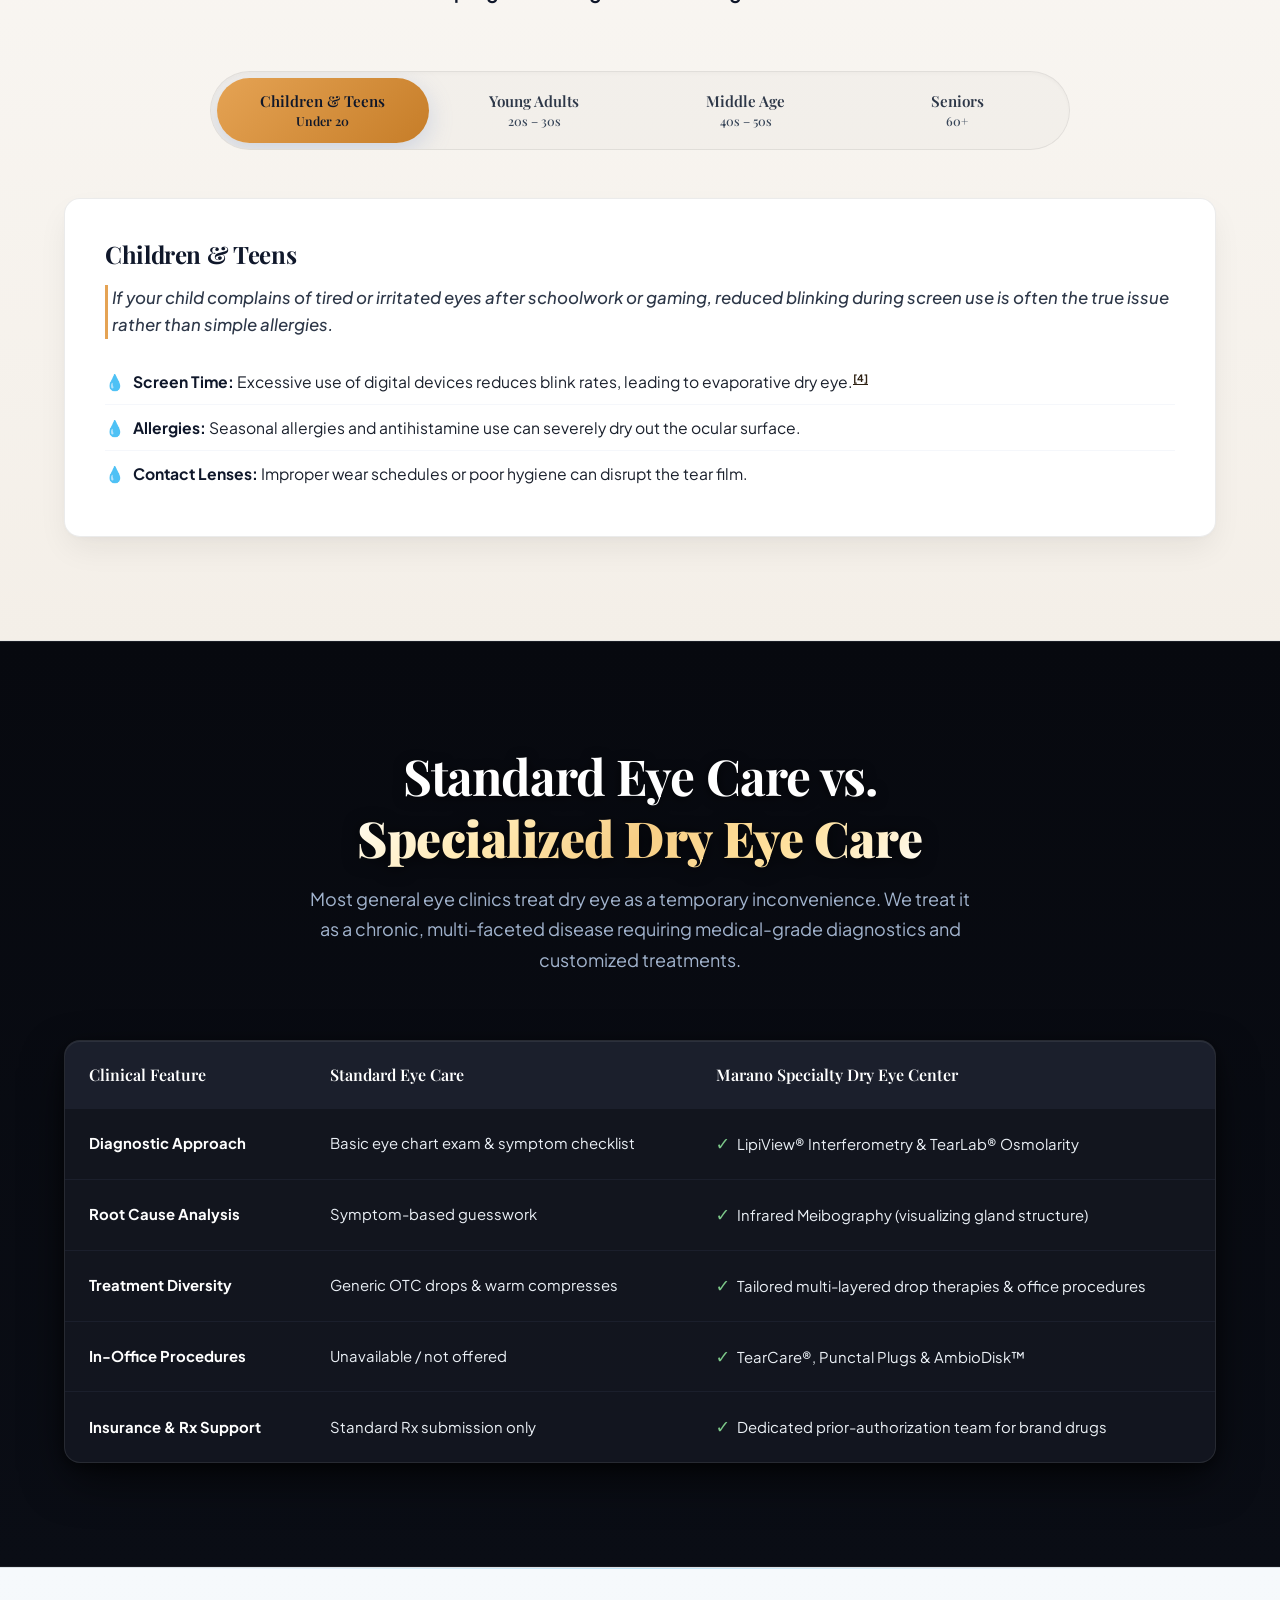
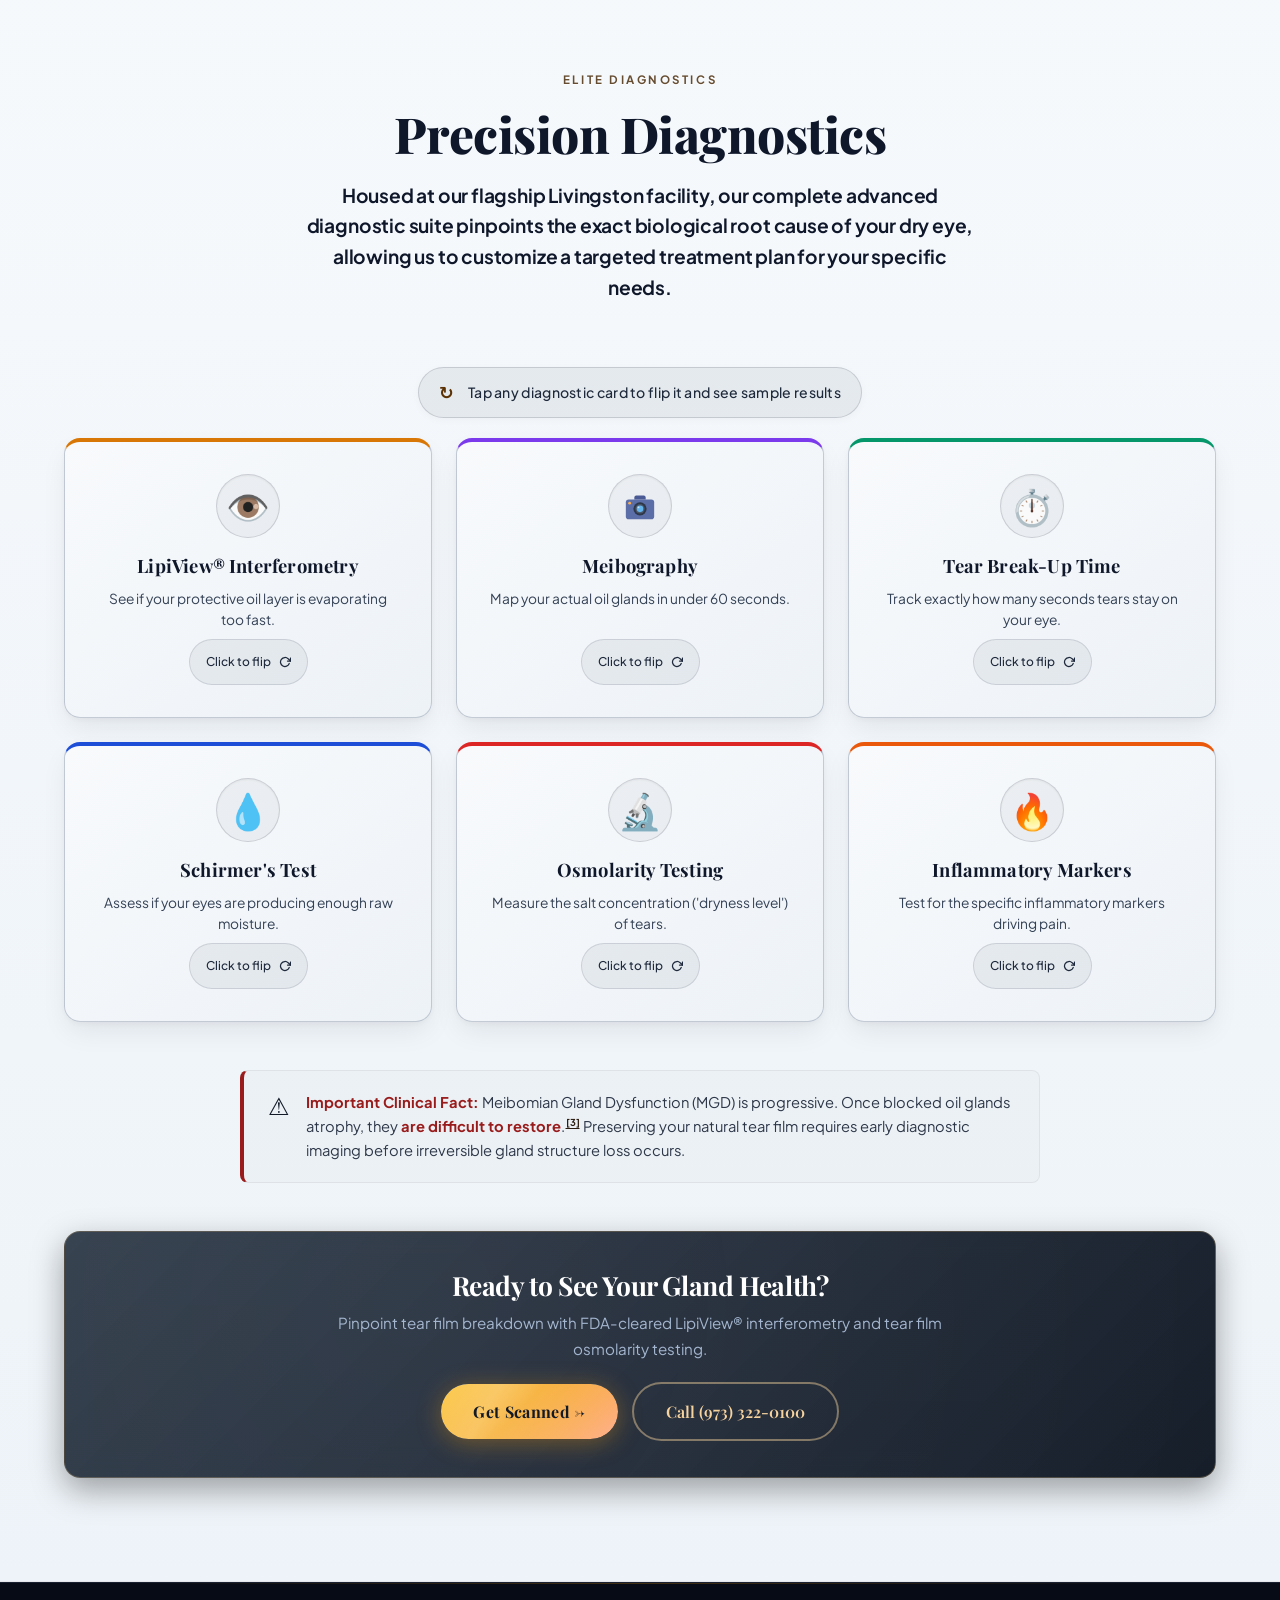
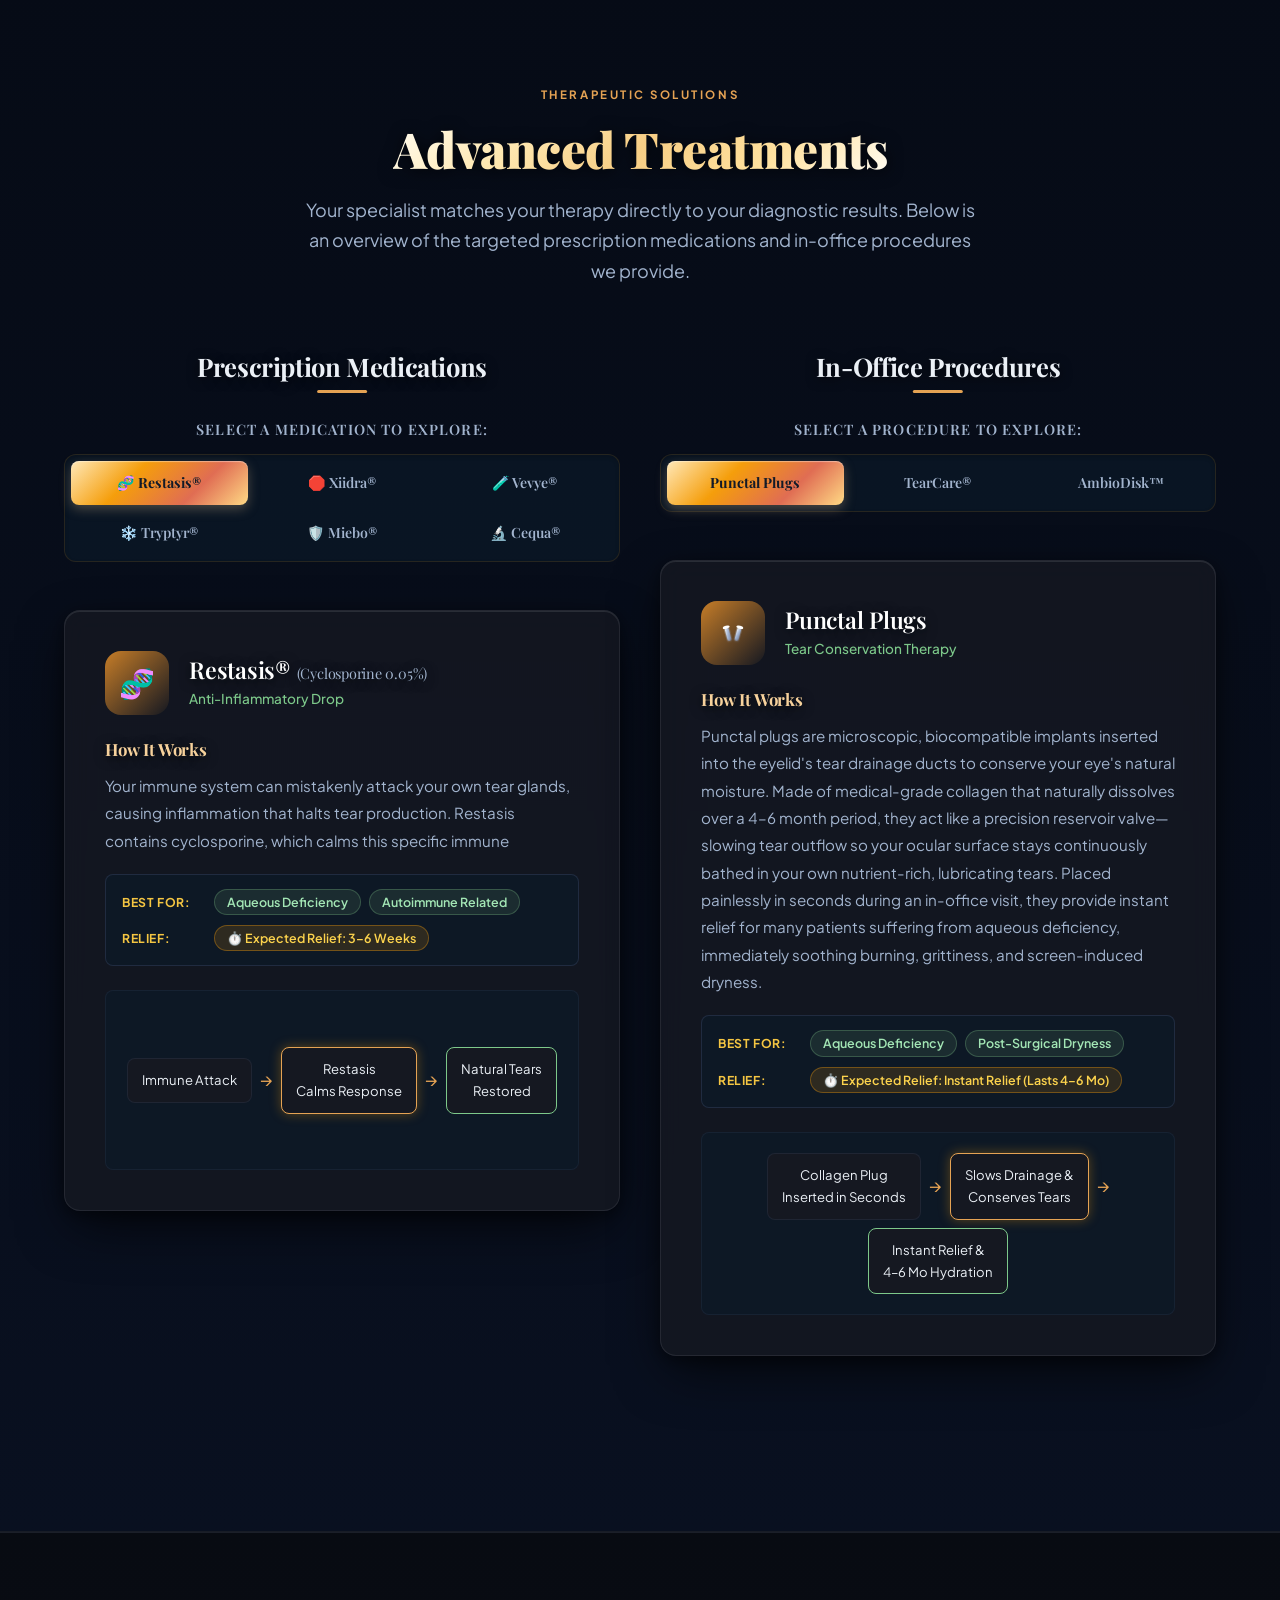
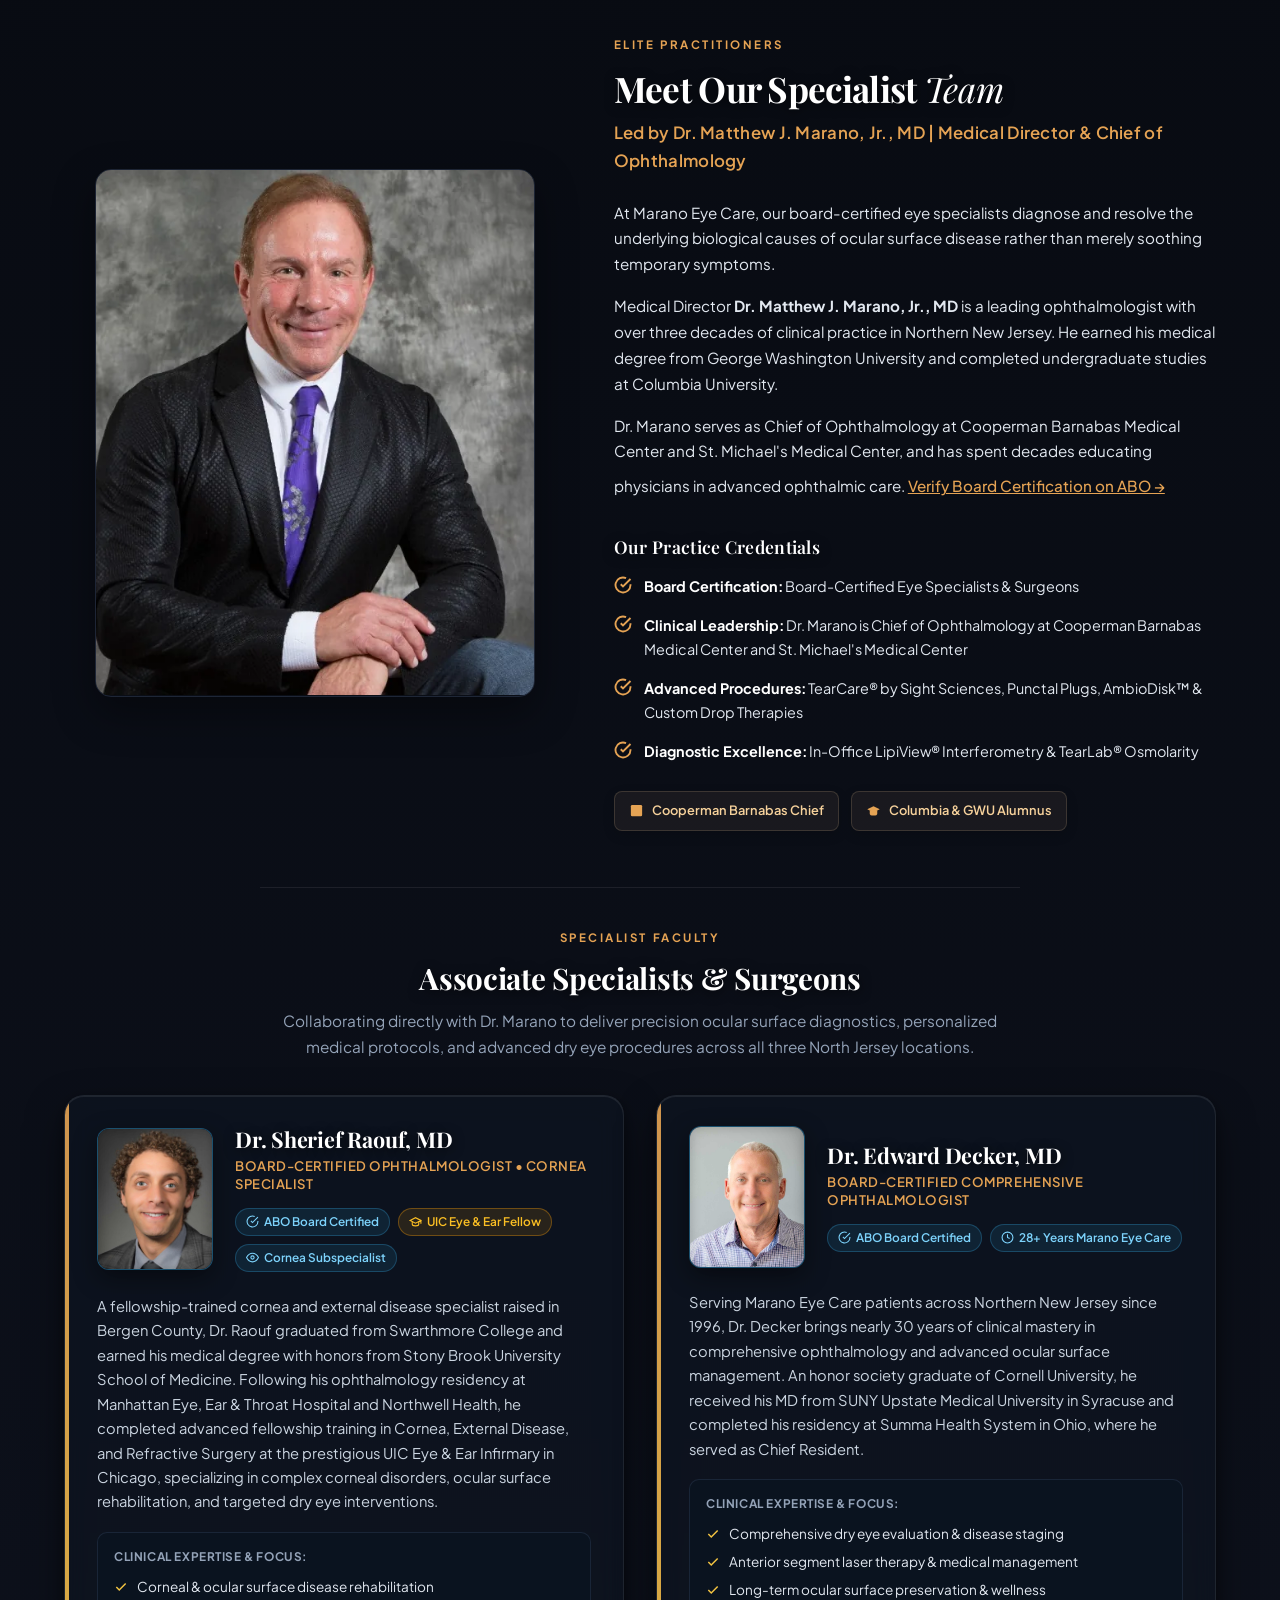
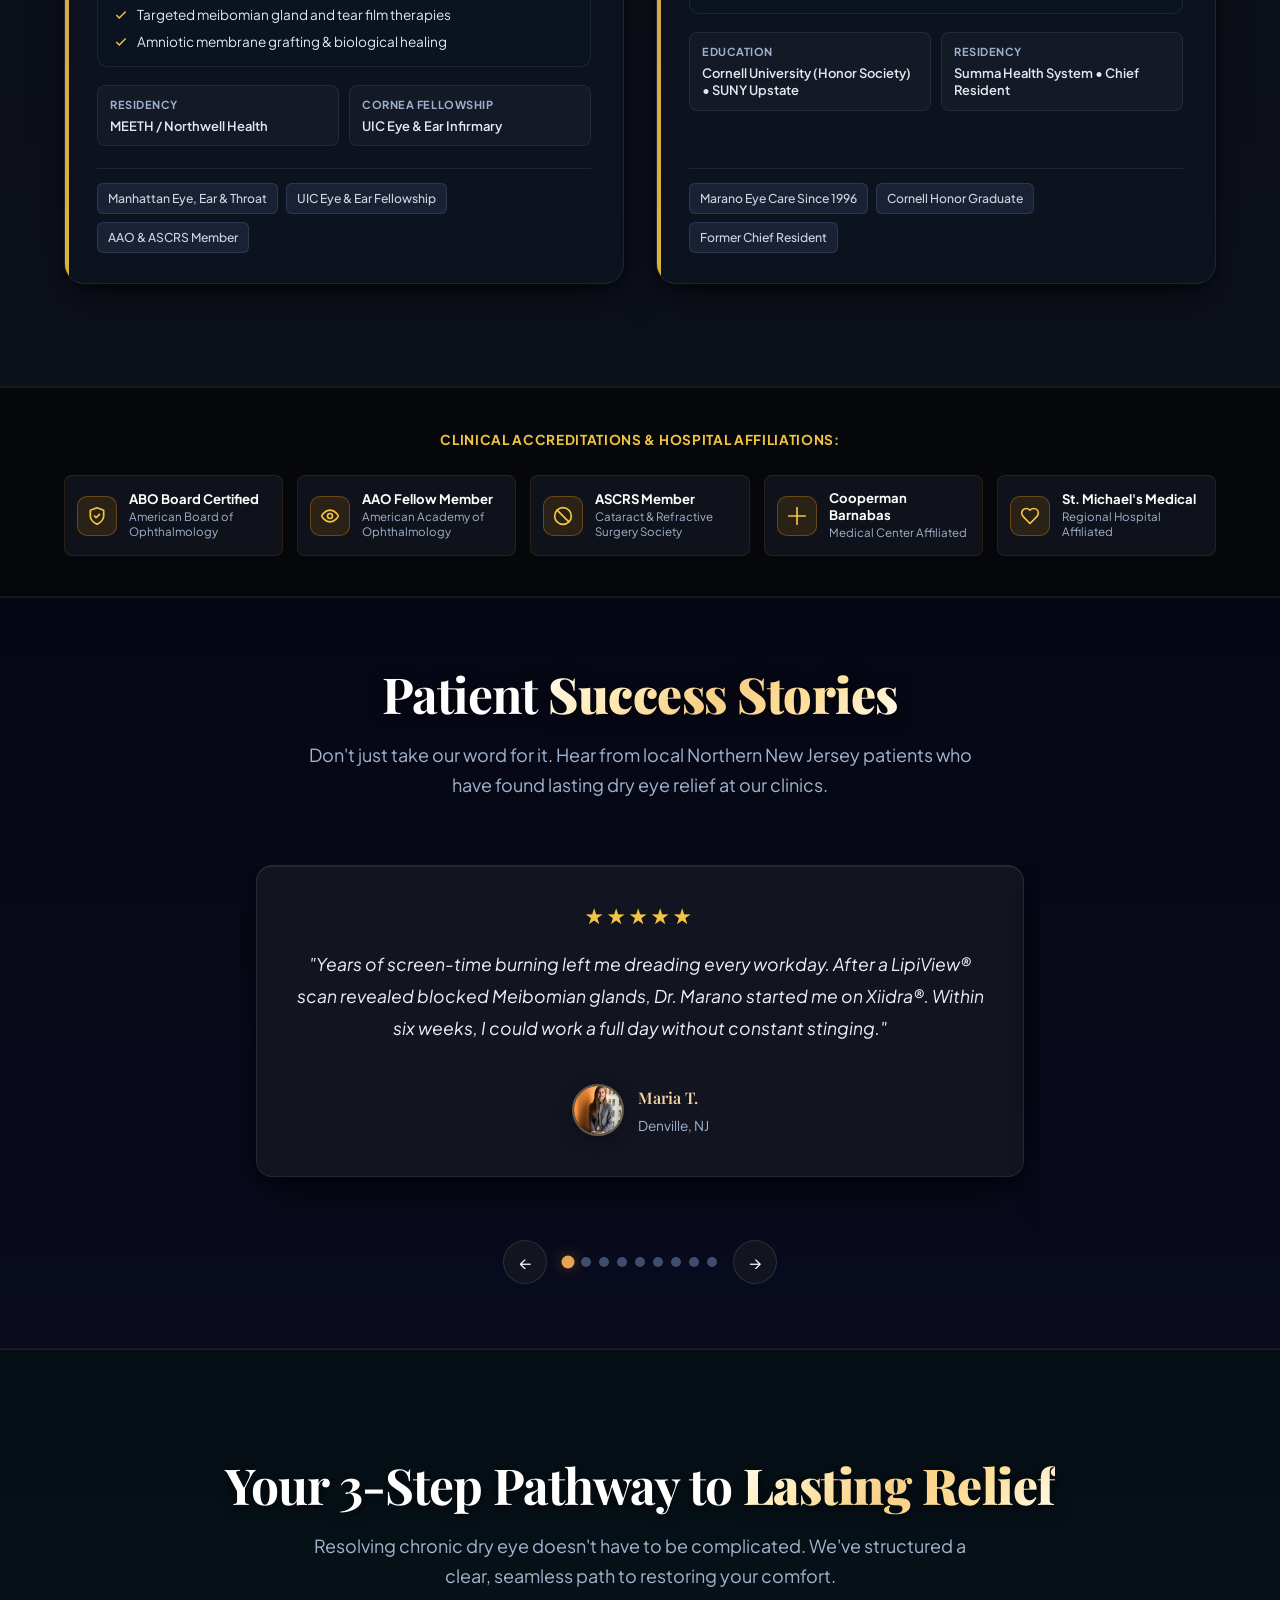
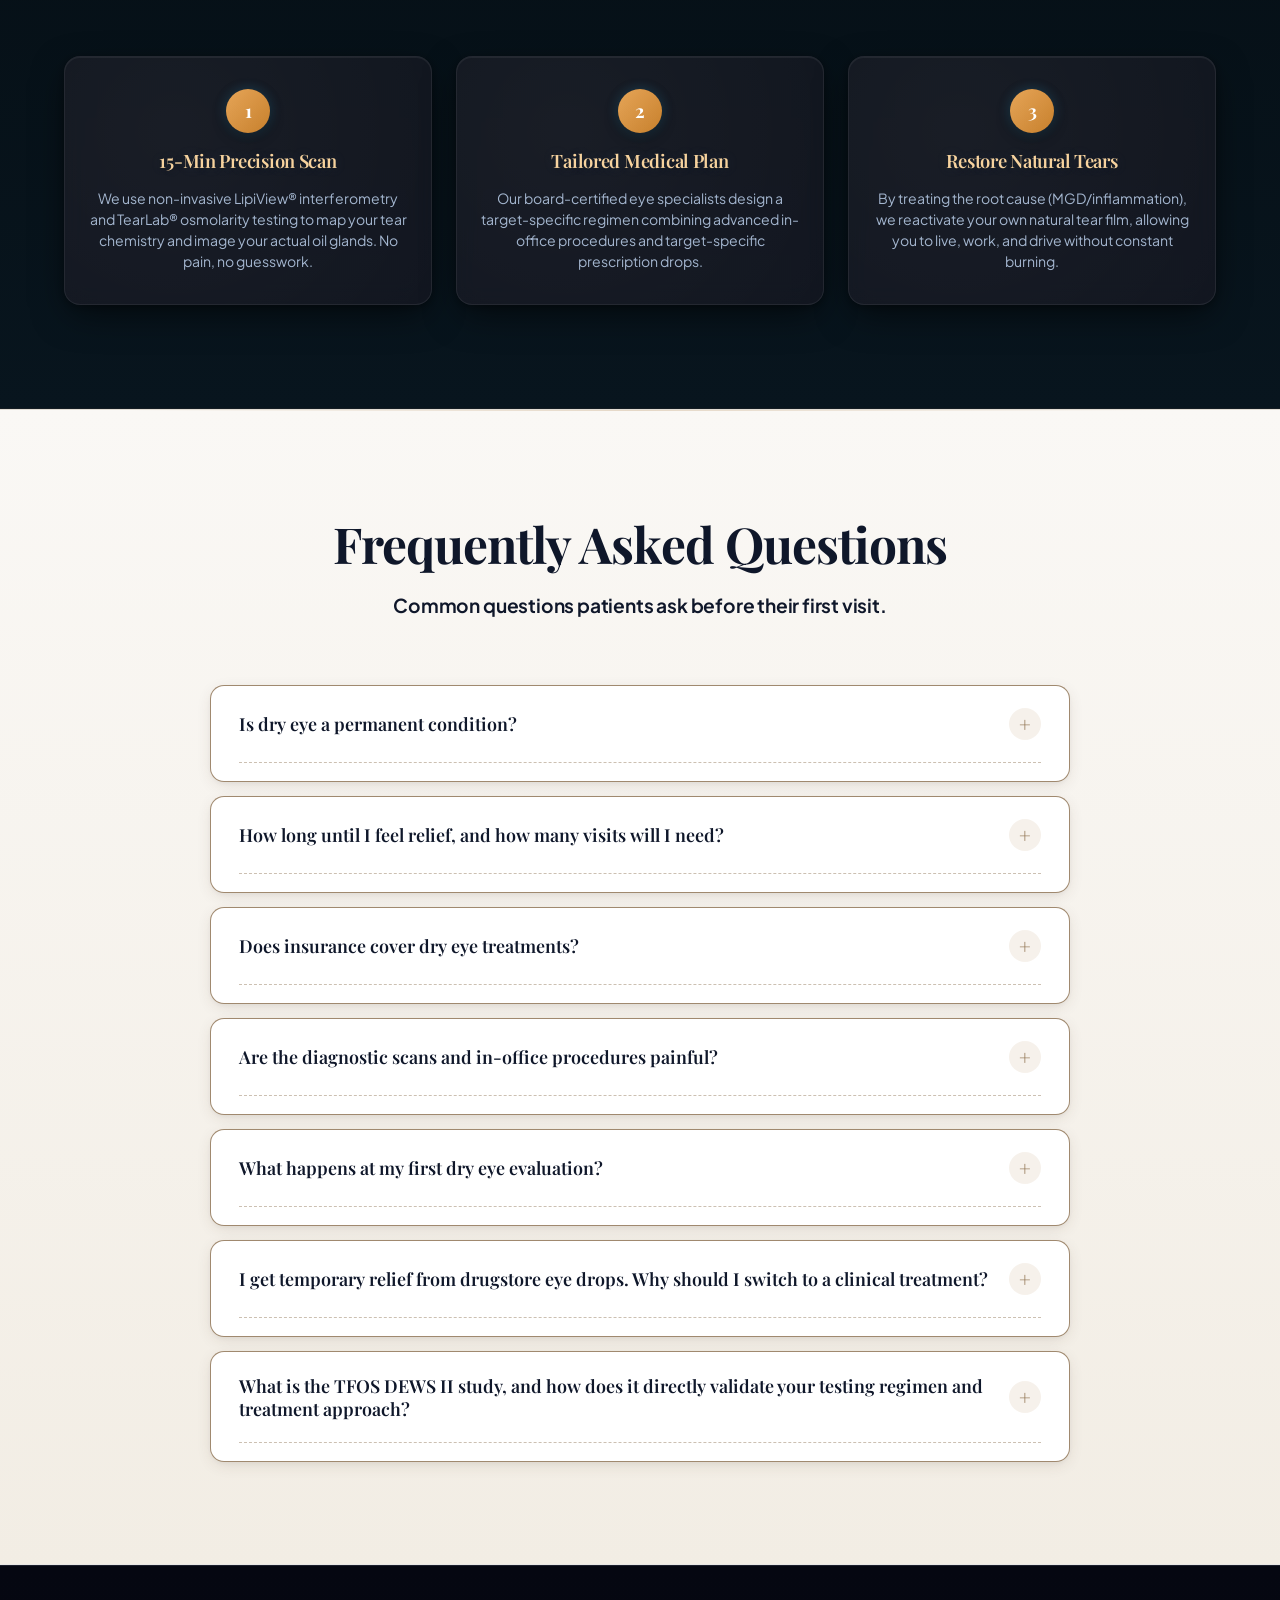
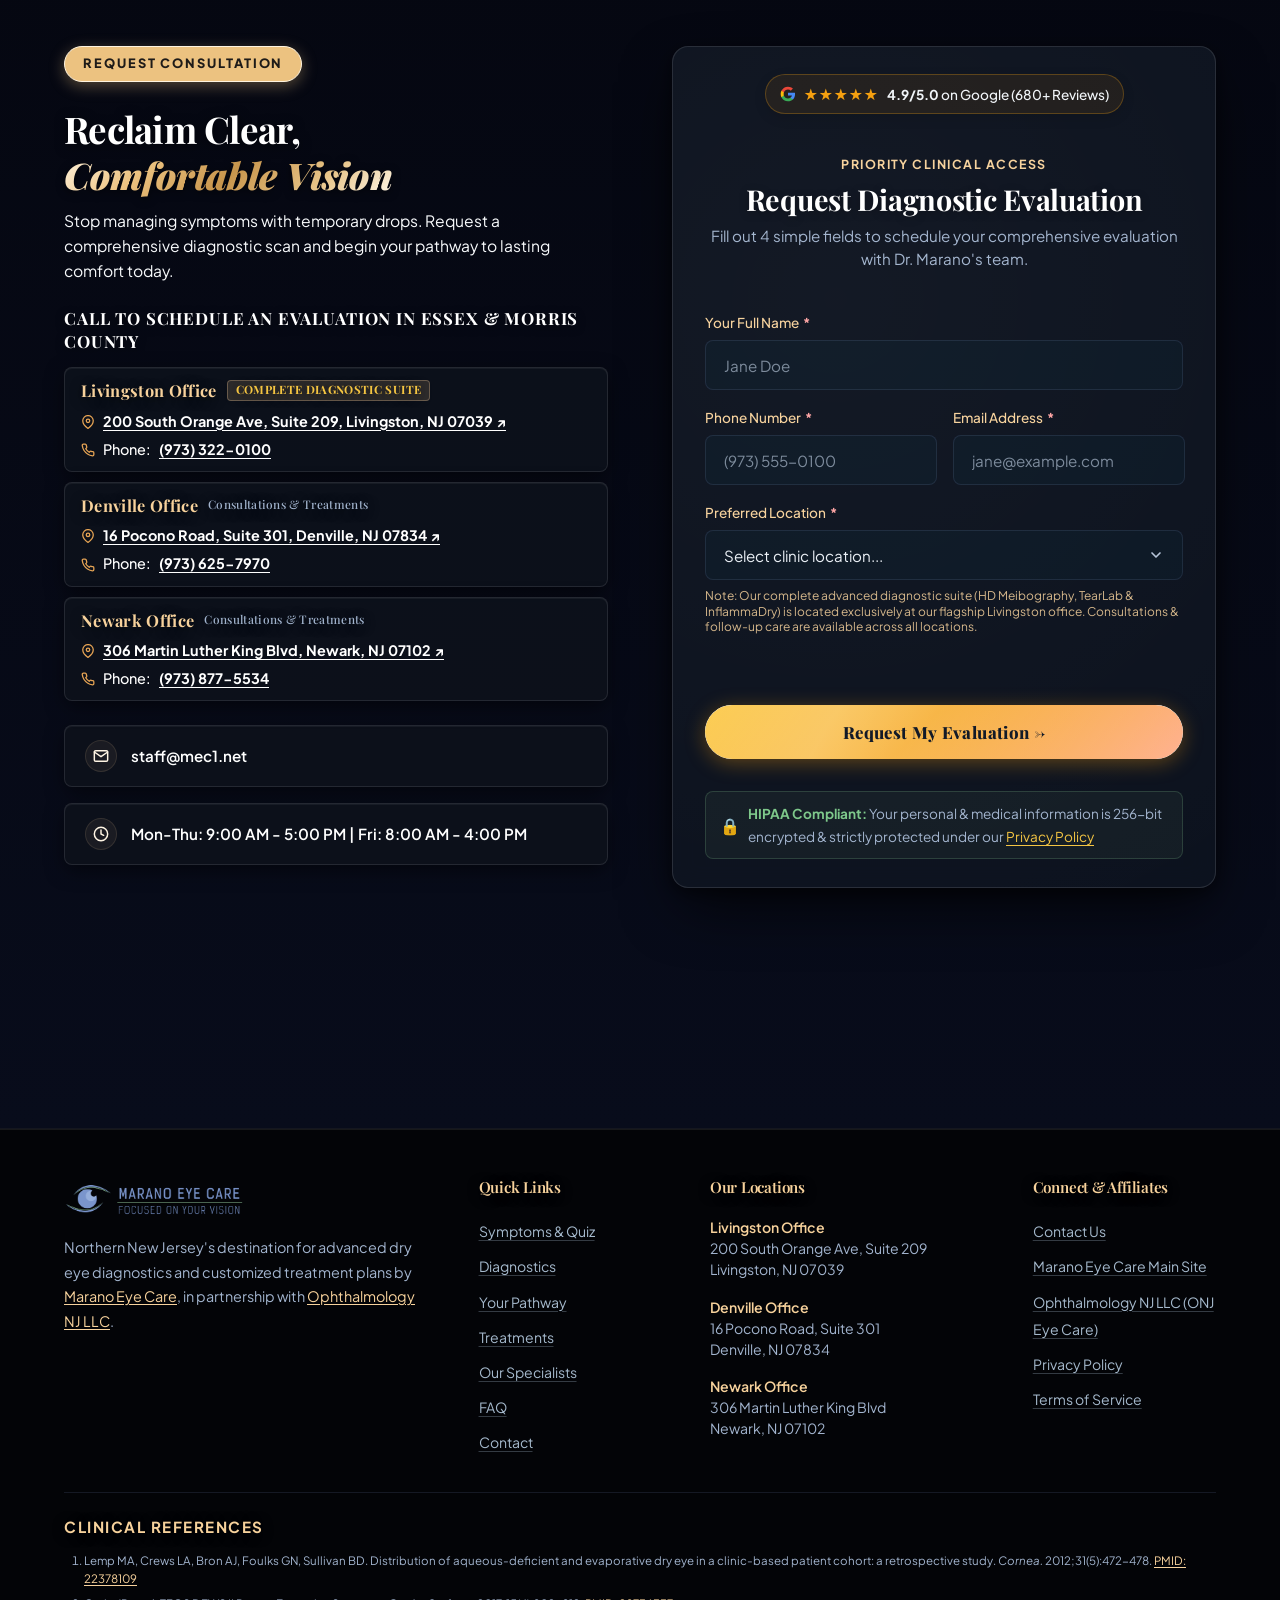
==== commit fb3d871f: "feat(seo & analytics): SEO audit remediation, E-E-A-T schema expansion, Dr. Raouf UIC fellowship ele" ====
--- a/index.html
+++ b/index.html
@@ -12,16 +12,21 @@
       function gtag(){dataLayer.push(arguments);}
       gtag('js', new Date());
 
-      // Google Analytics 4 (Stream ID: 15006766448)
+      // Google Analytics 4 (Measurement ID: G-17CP7KDR02 | Web Stream ID: 15006766448)
       gtag('config', 'G-17CP7KDR02', {
         stream_id: '15006766448',
         send_page_view: true,
         cookie_flags: 'SameSite=None;Secure',
+        cookie_domain: 'auto',
+        cookie_update: true,
         allow_google_signals: true,
-        allow_ad_personalization_signals: true
+        allow_ad_personalization_signals: true,
+        content_group: 'Dry Eye Center',
+        medical_specialty: 'Ophthalmology',
+        practice_name: 'Marano Eye Care'
       });
 
-      // Google Ads & Tag IDs
+      // Google Ads & Connected Tag IDs
       gtag('config', 'AW-18197167741');
       gtag('config', 'AW-17962563730');
       gtag('config', 'GT-WKTZM5GN');
@@ -33,16 +38,13 @@
     j=d.createElement(s),dl=l!='dataLayer'?'&l='+l:'';j.async=true;j.src=
     'https://www.googletagmanager.com/gtm.js?id='+i+dl;f.parentNode.insertBefore(j,f);
     })(window,document,'script','dataLayer','GTM-KBWXBRFV');
-    // Ensure window.gtag helper forwards directly to dataLayer
-    window.dataLayer = window.dataLayer || [];
-    function gtag(){dataLayer.push(arguments);}
-    window.gtag = window.gtag || gtag;
     </script>
     <!-- End Google Tag Manager -->
 
-    <title>Dry Eye Specialists NJ: Advanced Relief in Livingston, Denville &amp; Newark | Marano Eye Care</title>
+    <title>Dry Eye Specialists NJ: Advanced Relief | Marano Eye Care</title>
     <meta name="description"
-        content="Tired of temporary eye drops? Dr. Marano provides FDA-cleared dry eye diagnostics &amp; root-cause treatments across 3 NJ locations. Schedule your evaluation today.">
+        content="Tired of temporary eye drops? Dr. Marano provides FDA-cleared dry eye diagnostics &amp; root-cause relief in NJ. Schedule your comprehensive evaluation today.">
+    <meta name="robots" content="index, follow, max-image-preview:large, max-snippet:-1, max-video-preview:-1">
     <link rel="icon" type="image/svg+xml" href="assets/favicon.svg">
     
     <!-- Canonical URL -->
@@ -53,7 +55,10 @@
     <meta property="og:url" content="https://dryeye.maranoeye.com/" />
     <meta property="og:title" content="Dry Eye Specialists NJ: Advanced Relief | Marano Eye Care">
     <meta property="og:description" content="Tired of temporary eye drops? Get advanced, FDA-cleared dry eye diagnostics &amp; treatments in Livingston, Denville &amp; Newark with Dr. Marano.">
-    <meta property="og:image" content="https://dryeye.maranoeye.com/assets/meibography_scan.png">
+    <meta property="og:image" content="https://dryeye.maranoeye.com/assets/meibography_scan.webp">
+    <meta property="og:image:width" content="1200">
+    <meta property="og:image:height" content="630">
+    <meta property="og:image:alt" content="Advanced infrared meibography scan revealing tear gland health at Marano Eye Care">
     <meta property="og:site_name" content="Marano Eye Care">
     <meta property="og:locale" content="en_US">
 
@@ -62,13 +67,14 @@
     <meta name="twitter:url" content="https://dryeye.maranoeye.com/">
     <meta name="twitter:title" content="Dry Eye Specialists NJ: Advanced Relief | Marano Eye Care">
     <meta name="twitter:description" content="Get advanced, FDA-cleared dry eye diagnostics &amp; root-cause treatments across 3 NJ locations.">
-    <meta name="twitter:image" content="https://dryeye.maranoeye.com/assets/meibography_scan.png">
+    <meta name="twitter:image" content="https://dryeye.maranoeye.com/assets/meibography_scan.webp">
+    <meta name="twitter:image:alt" content="Infrared meibography diagnostic scan at Marano Eye Care">
 
     <link rel="preconnect" href="https://fonts.googleapis.com">
     <link rel="preconnect" href="https://fonts.gstatic.com" crossorigin>
     <link rel="preload" href="https://fonts.googleapis.com/css2?family=Playfair+Display:ital,wght@0,400;0,600;0,700;1,400&family=Plus+Jakarta+Sans:wght@300;400;500;600;700&display=swap" as="style">
     <link href="https://fonts.googleapis.com/css2?family=Playfair+Display:ital,wght@0,400;0,600;0,700;1,400&family=Plus+Jakarta+Sans:wght@300;400;500;600;700&display=swap" rel="stylesheet">
-    <link rel="stylesheet" href="styles.css?v=1.7.2">
+    <link rel="stylesheet" href="styles.css?v=1.7.3">
 
     <!-- Preload Critical Above-the-Fold Assets -->
     <link rel="preload" href="assets/marano_logo.png" as="image" type="image/png">
@@ -114,6 +120,7 @@
           "name": "Marano Eye Care - Livingston Office",
           "image": "https://dryeye.maranoeye.com/assets/meibography_scan.webp",
           "telephone": "(973) 322-0100",
+          "hasMap": "https://maps.google.com/?q=200+South+Orange+Ave+Suite+209+Livingston+NJ+07039",
           "parentOrganization": { "@id": "https://maranoeyecare.com/#organization" },
           "address": {
             "@type": "PostalAddress",
@@ -148,6 +155,7 @@
           "name": "Marano Eye Care - Denville Office",
           "image": "https://dryeye.maranoeye.com/assets/meibography_scan.webp",
           "telephone": "(973) 625-7970",
+          "hasMap": "https://maps.google.com/?q=16+Pocono+Road+Suite+301+Denville+NJ+07834",
           "parentOrganization": { "@id": "https://maranoeyecare.com/#organization" },
           "address": {
             "@type": "PostalAddress",
@@ -180,6 +188,7 @@
           "name": "Marano Eye Care - Newark Office",
           "image": "https://dryeye.maranoeye.com/assets/meibography_scan.webp",
           "telephone": "(973) 877-5534",
+          "hasMap": "https://maps.google.com/?q=306+Martin+Luther+King+Blvd+Newark+NJ+07102",
           "parentOrganization": { "@id": "https://maranoeyecare.com/#organization" },
           "address": {
             "@type": "PostalAddress",
@@ -295,6 +304,18 @@
           "@id": "https://maranoeyecare.com/#condition",
           "name": "Dry Eye Syndrome",
           "alternateName": "Keratoconjunctivitis Sicca",
+          "code": [
+            {
+              "@type": "MedicalCode",
+              "code": "H04.12",
+              "codingSystem": "ICD-10"
+            },
+            {
+              "@type": "MedicalCode",
+              "code": "H02.88",
+              "codingSystem": "ICD-10"
+            }
+          ],
           "description": "A chronic disease characterized by insufficient lubrication and moisture on the surface of the eye, often caused by Meibomian Gland Dysfunction.",
           "possibleTreatment": [
             {
@@ -380,6 +401,26 @@
               }
             }
           ]
+        },
+        {
+          "@type": "MedicalWebPage",
+          "@id": "https://dryeye.maranoeye.com/#webpage",
+          "url": "https://dryeye.maranoeye.com/",
+          "name": "Dry Eye Specialists NJ: Advanced Relief | Marano Eye Care",
+          "description": "Comprehensive clinical guide to chronic dry eye diagnosis, TFOS DEWS II protocol, and root-cause treatments across Livingston, Denville, and Newark, NJ.",
+          "about": { "@id": "https://maranoeyecare.com/#condition" },
+          "reviewedBy": { "@id": "https://maranoeyecare.com/#physician" },
+          "lastReviewed": "2026-09-28",
+          "medicalAudience": {
+            "@type": "MedicalAudience",
+            "audienceType": "Patients"
+          },
+          "isPartOf": {
+            "@type": "WebSite",
+            "@id": "https://maranoeyecare.com/#website",
+            "name": "Marano Eye Care",
+            "url": "https://maranoeyecare.com"
+          }
         }
       ]
     }
@@ -400,7 +441,7 @@
         <div class="navbar-bg"></div>
         <div class="container">
             <a href="https://maranoeyecare.com" class="nav-logo" aria-label="Marano Eye Care Home">
-                <img src="assets/marano_logo.png" alt="Marano Eye Care" class="logo-img" width="180" height="60" loading="eager">
+                <img src="assets/marano_logo.png" alt="Marano Eye Care" class="logo-img" width="180" height="45" loading="eager">
             </a>
             <div class="mobile-nav-right mobile-only">
                 <a href="tel:9733220100" class="mobile-header-call-btn">
@@ -2077,12 +2118,16 @@
                         <div class="physician-header-content">
                             <div class="physician-card-title">
                                 <h3>Dr. Sherief Raouf, MD</h3>
-                                <span class="physician-card-role">Board-Certified Ophthalmologist &amp; Corneal Specialist</span>
+                                <span class="physician-card-role">Board-Certified Ophthalmologist &bull; Cornea Specialist</span>
                             </div>
                             <div class="physician-meta-chips">
                                 <span class="physician-chip">
                                     <svg viewBox="0 0 24 24" class="chip-icon" aria-hidden="true"><path d="M22 11.08V12a10 10 0 1 1-5.93-9.14"/><polyline points="22 4 12 14.01 9 11.01"/></svg>
                                     ABO Board Certified
+                                </span>
+                                <span class="physician-chip physician-chip-fellow">
+                                    <svg viewBox="0 0 24 24" class="chip-icon" aria-hidden="true"><path d="M22 10v6M2 10l10-5 10 5-10 5z"/><path d="M6 12v5c0 2 2 3 6 3s6-1 6-3v-5"/></svg>
+                                    UIC Eye &amp; Ear Fellow
                                 </span>
                                 <span class="physician-chip">
                                     <svg viewBox="0 0 24 24" class="chip-icon" aria-hidden="true"><path d="M1 12s4-8 11-8 11 8 11 8-4 8-11 8-11-8-11-8z"/><circle cx="12" cy="12" r="3"/></svg>
@@ -2115,12 +2160,12 @@
 
                         <div class="physician-pedigree-grid">
                             <div class="pedigree-box">
-                                <span class="pedigree-label">Education</span>
-                                <span class="pedigree-val">Swarthmore &bull; Stony Brook Med (Honors)</span>
+                                <span class="pedigree-label">Residency</span>
+                                <span class="pedigree-val">MEETH / Northwell Health</span>
                             </div>
                             <div class="pedigree-box">
-                                <span class="pedigree-label">Residency &amp; Fellowship</span>
-                                <span class="pedigree-val">MEETH / Northwell &bull; UIC Eye &amp; Ear Fellow</span>
+                                <span class="pedigree-label">Cornea Fellowship</span>
+                                <span class="pedigree-val">UIC Eye &amp; Ear Infirmary</span>
                             </div>
                         </div>
                     </div>
@@ -2776,7 +2821,7 @@
             <div class="footer-grid">
                 <div class="footer-brand">
                     <a href="https://maranoeyecare.com" class="nav-logo" aria-label="Marano Eye Care Home">
-                        <img src="assets/marano_logo.png" alt="Marano Eye Care" class="logo-img" width="180" height="60" loading="lazy">
+                        <img src="assets/marano_logo.png" alt="Marano Eye Care" class="logo-img" width="180" height="45" loading="lazy">
                     </a>
                     <p>Northern New Jersey's destination for advanced dry eye diagnostics and customized treatment plans by <a href="https://www.maranoeyecare.com" target="_blank" rel="noopener">Marano Eye Care</a>, in partnership with <a href="https://www.onjeyecare.com" target="_blank" rel="noopener">Ophthalmology NJ LLC</a>.</p>
                 </div>
--- a/styles.css
+++ b/styles.css
@@ -925,20 +925,20 @@
 }
 
 .logo-img {
-  height: 60px;
+  height: 45px;
   width: auto;
-  aspect-ratio: 180 / 60;
+  aspect-ratio: 180 / 45;
   transition: height var(--transition);
   display: block;
 }
 
 .navbar.scrolled .logo-img {
-  height: 48px;
+  height: 38px;
 }
 
 @media (max-width: 480px) {
   .logo-img {
-    height: 45px;
+    height: 36px;
   }
 }
 
@@ -5002,6 +5002,12 @@
   color: #7DD3FC;
 }
 
+.physician-chip-fellow {
+  background: rgba(245, 158, 11, 0.12);
+  border: 1px solid rgba(245, 158, 11, 0.35);
+  color: #FBBF24;
+}
+
 .physician-chip .chip-icon {
   width: 13px;
   height: 13px;
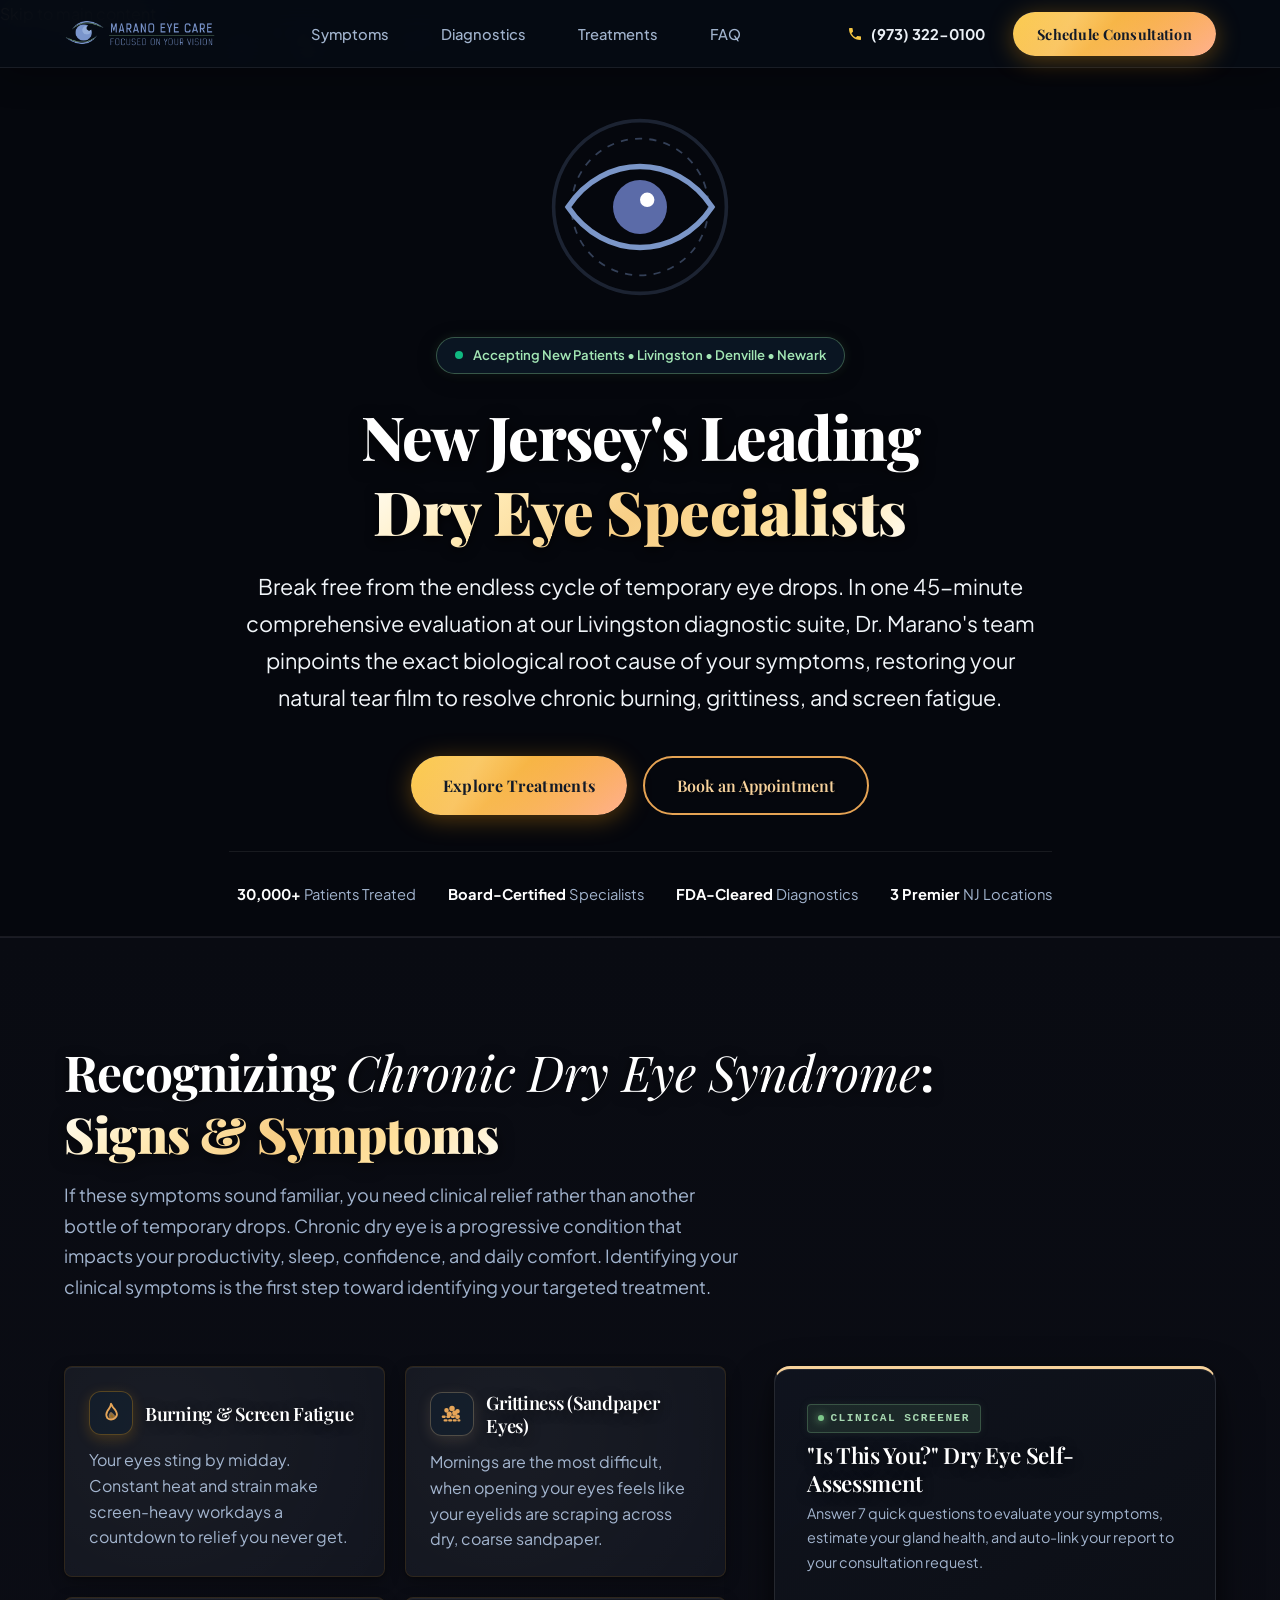
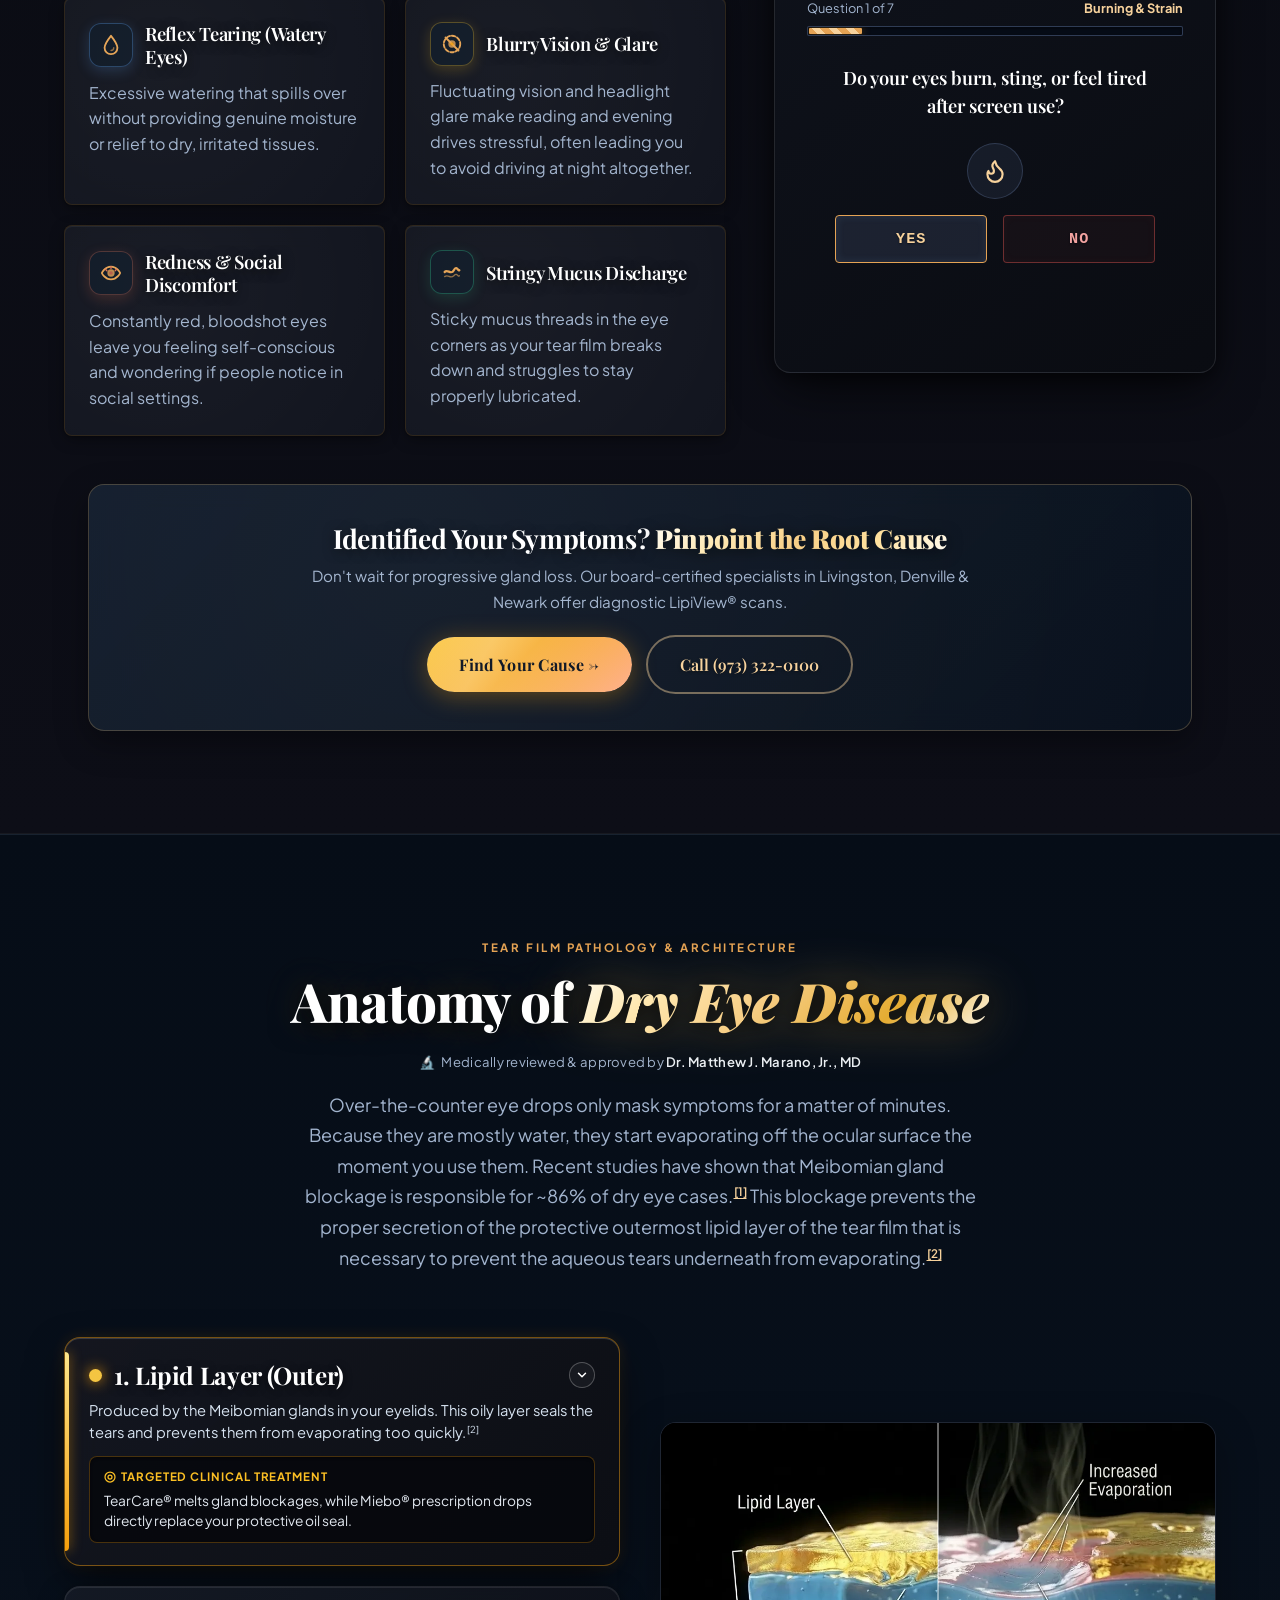
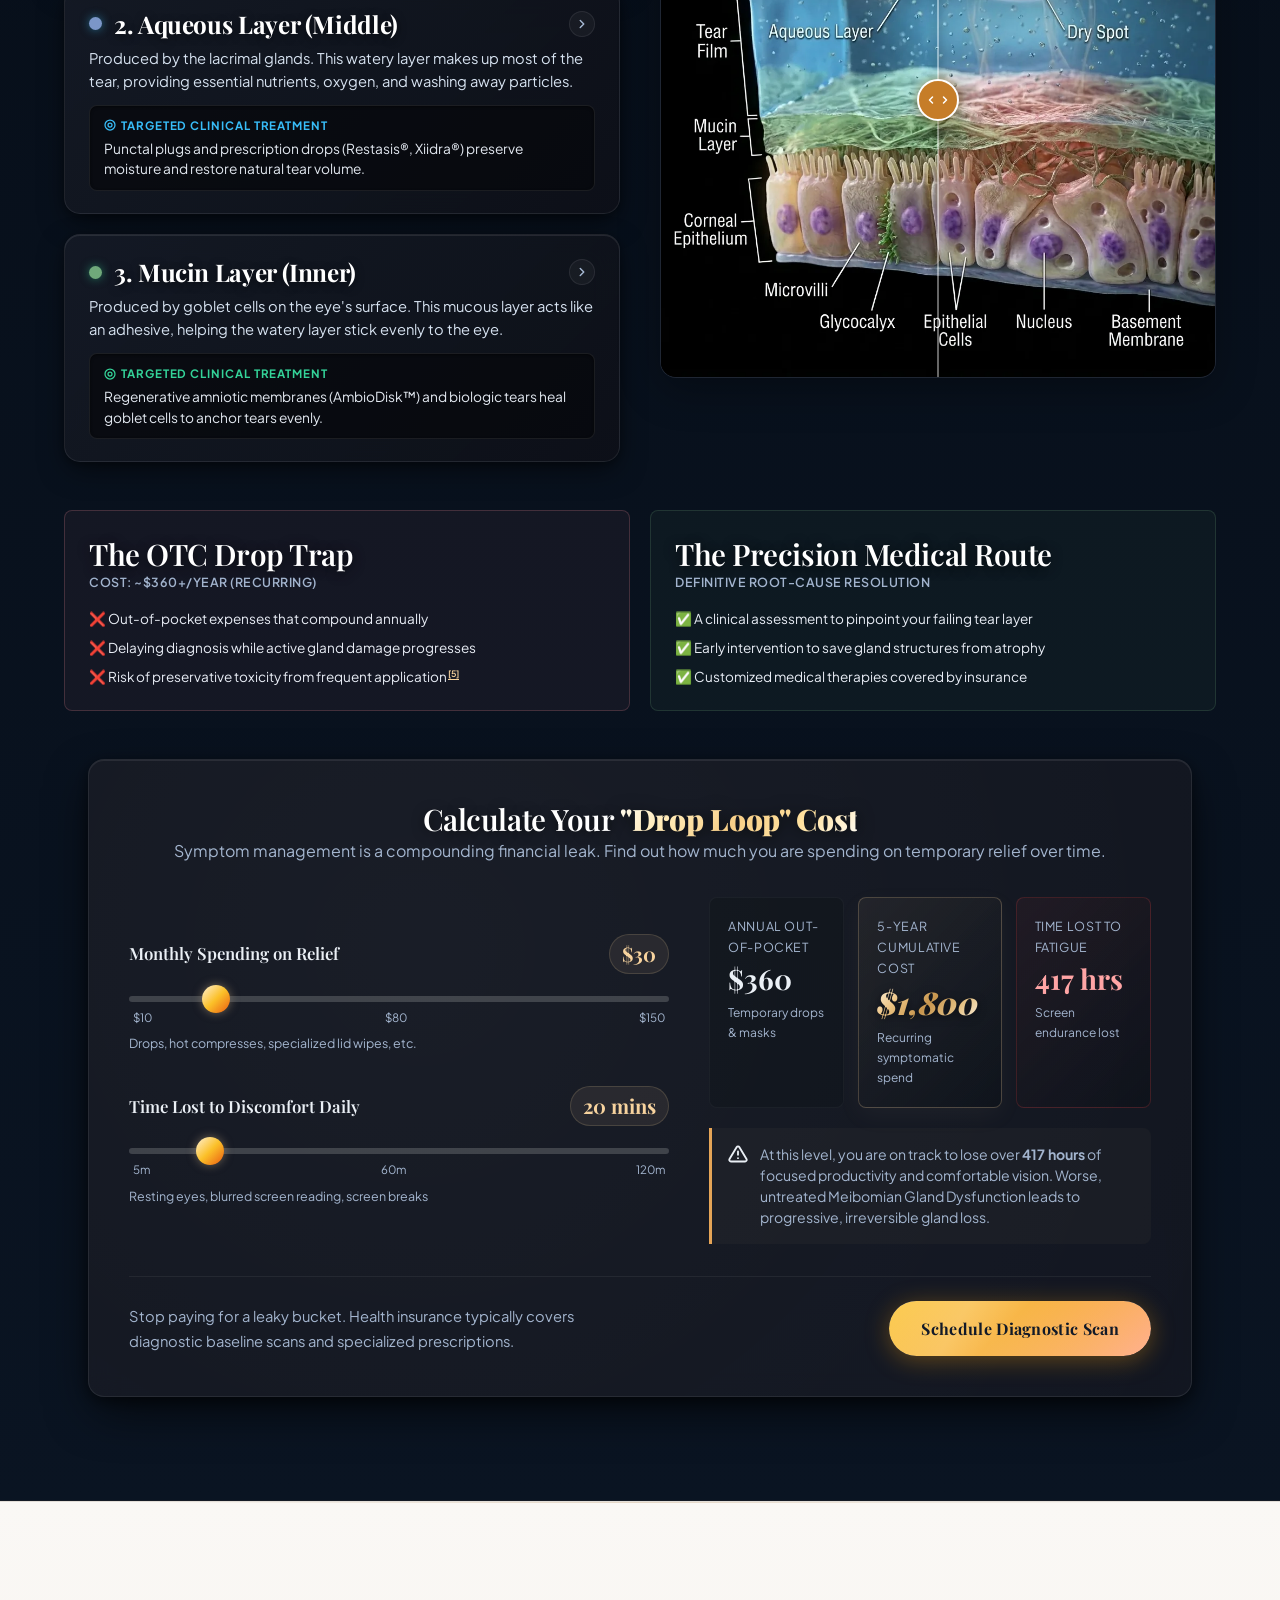
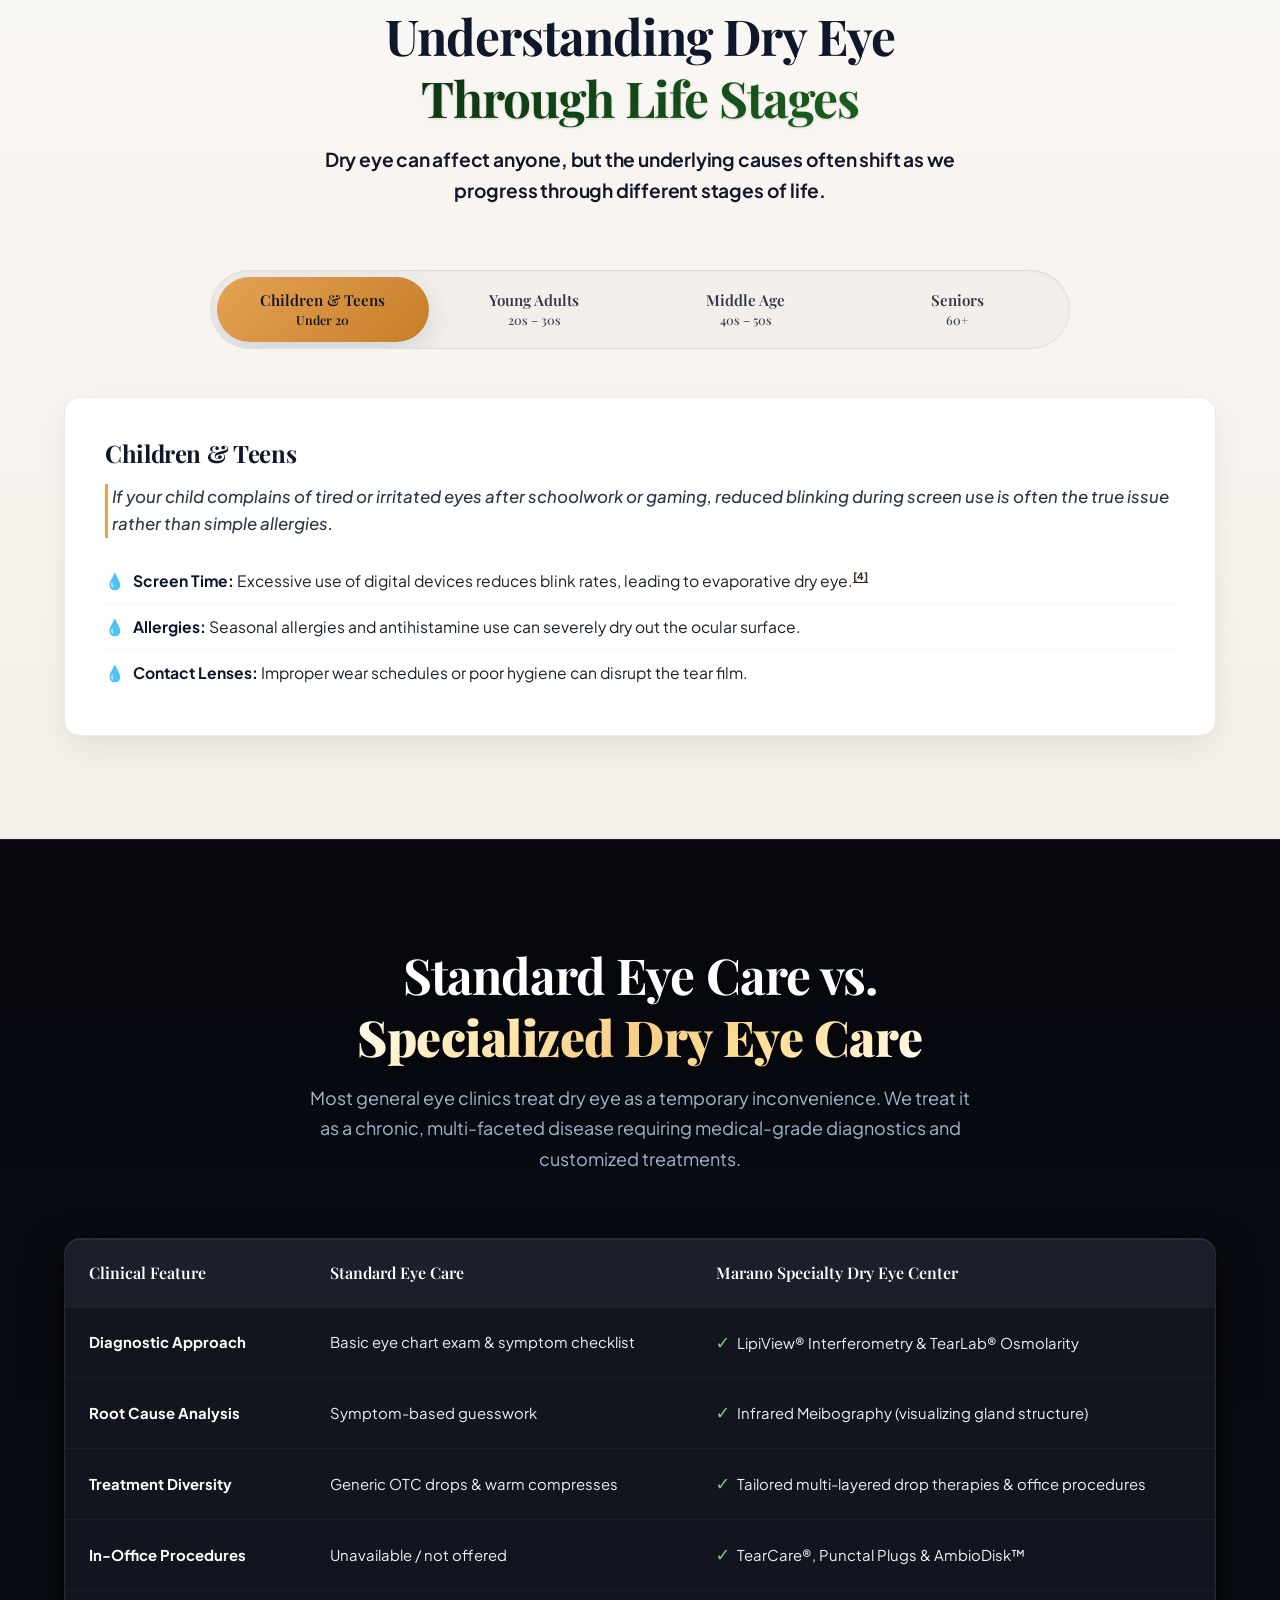
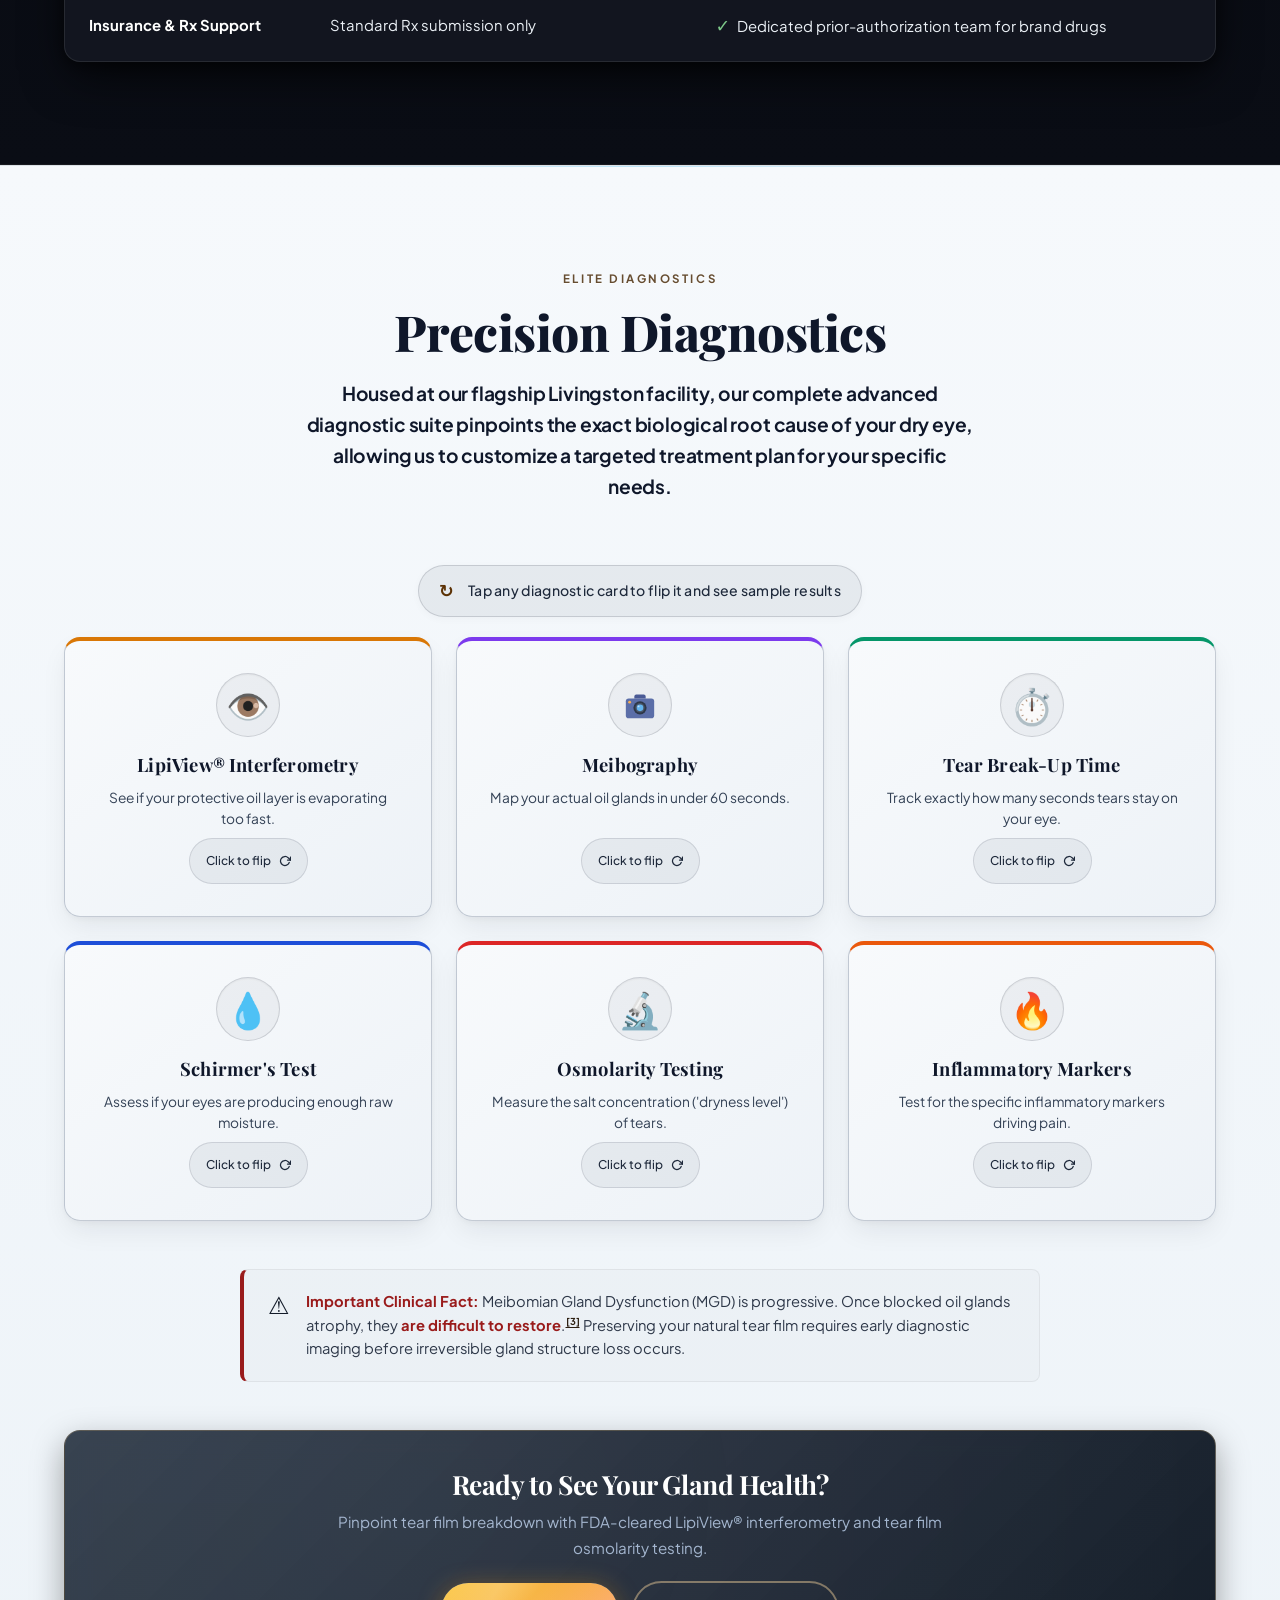
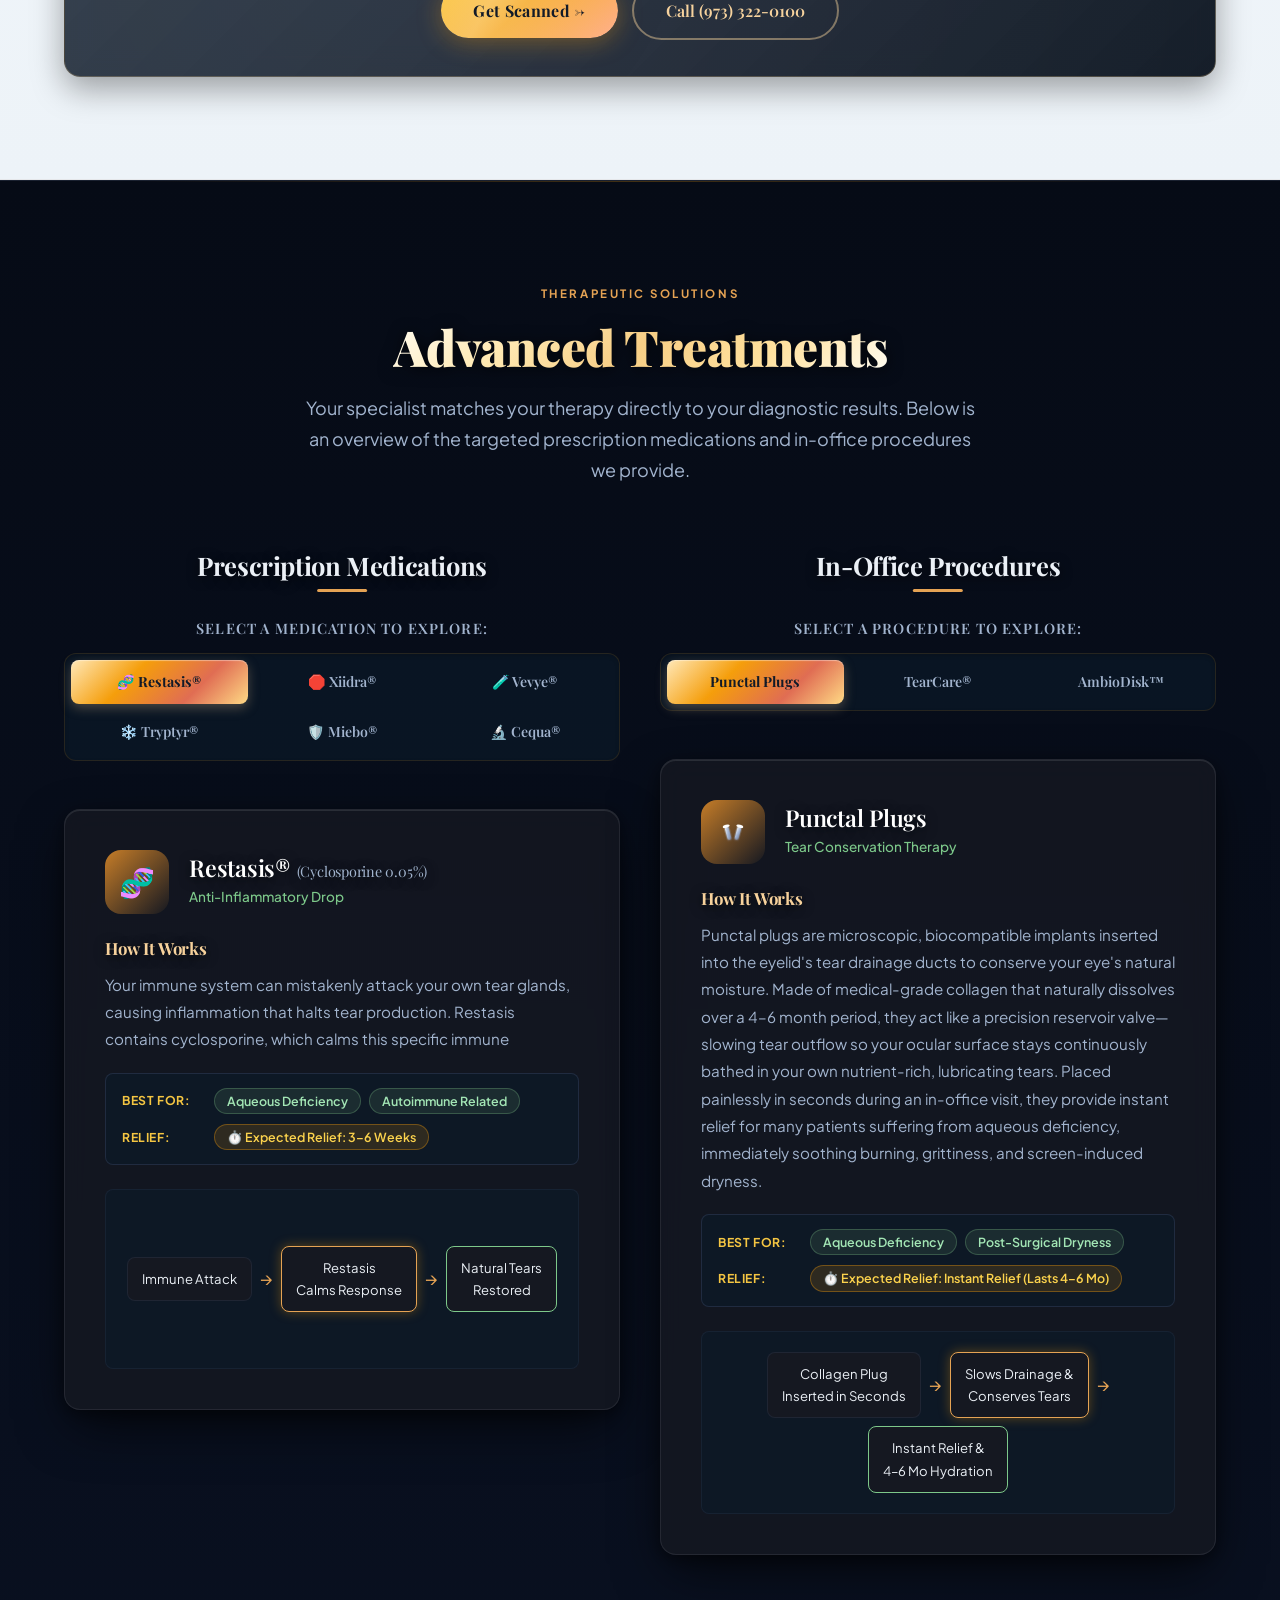
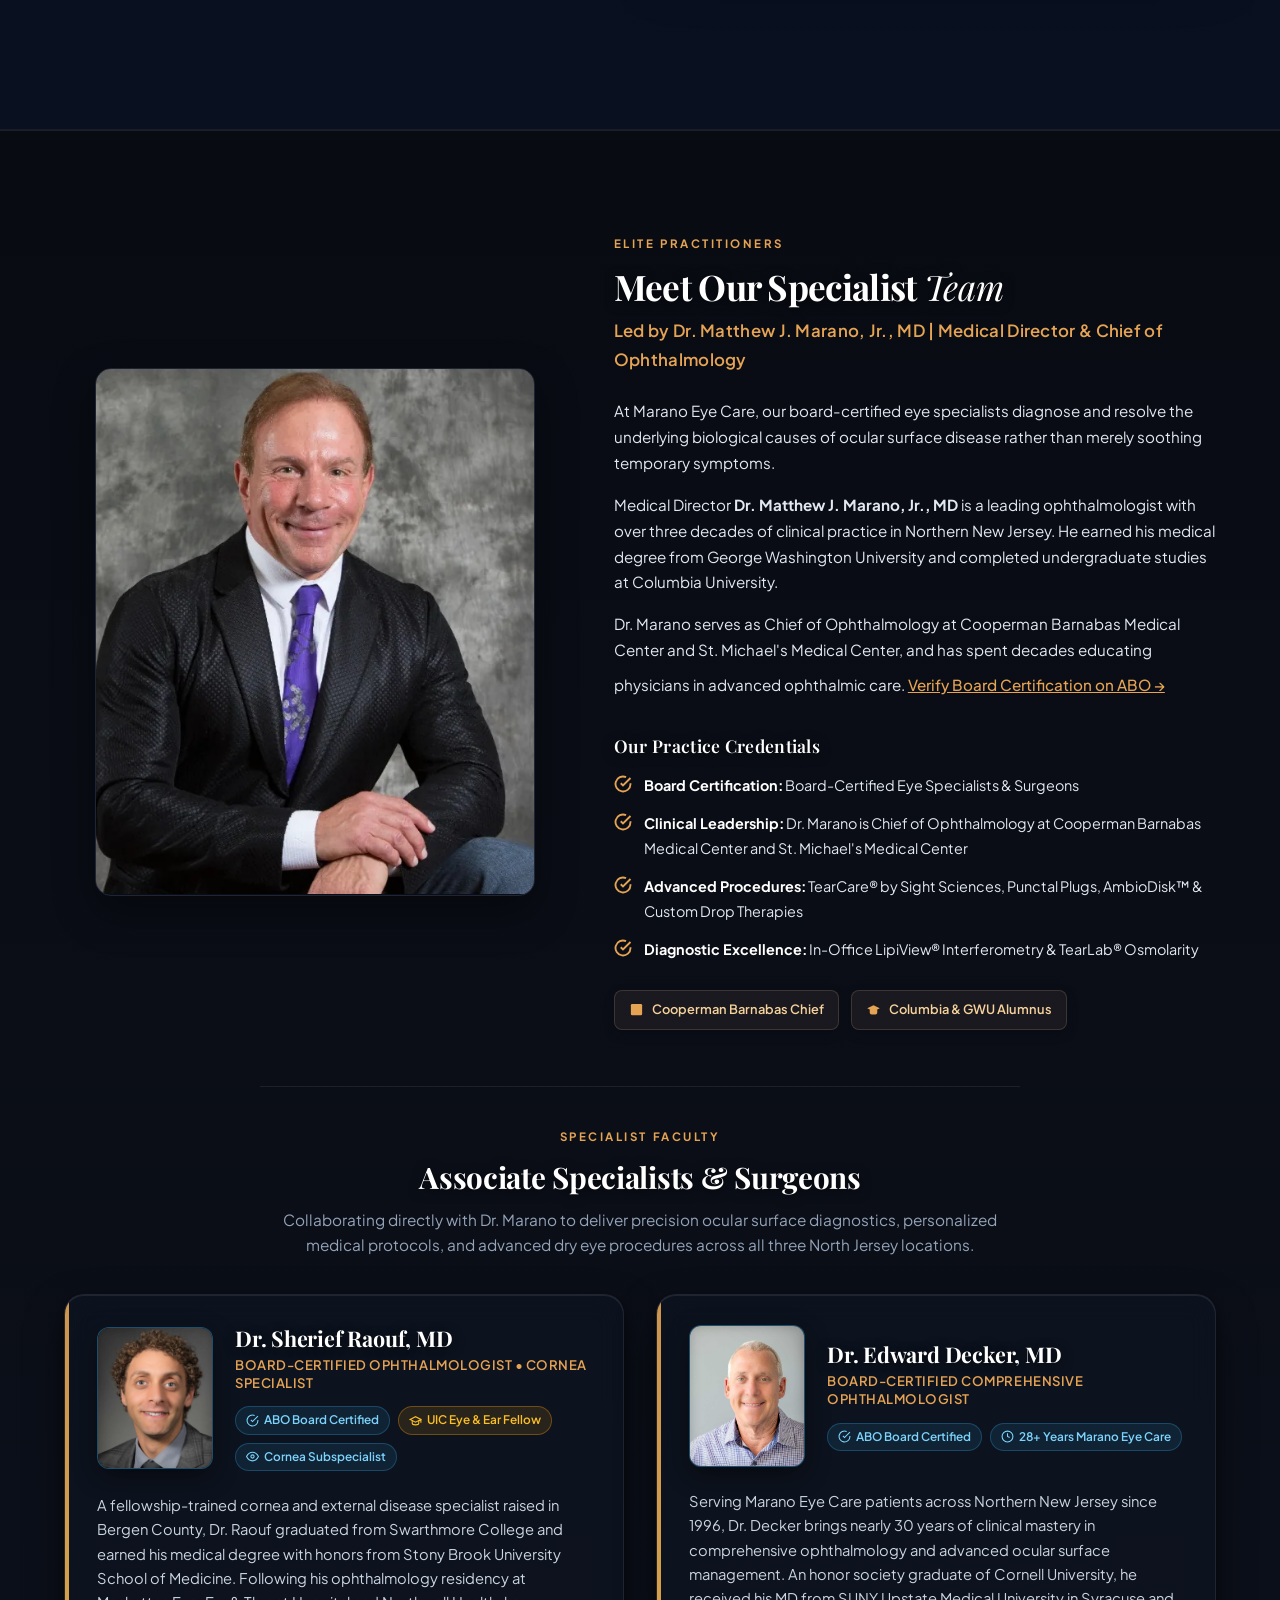
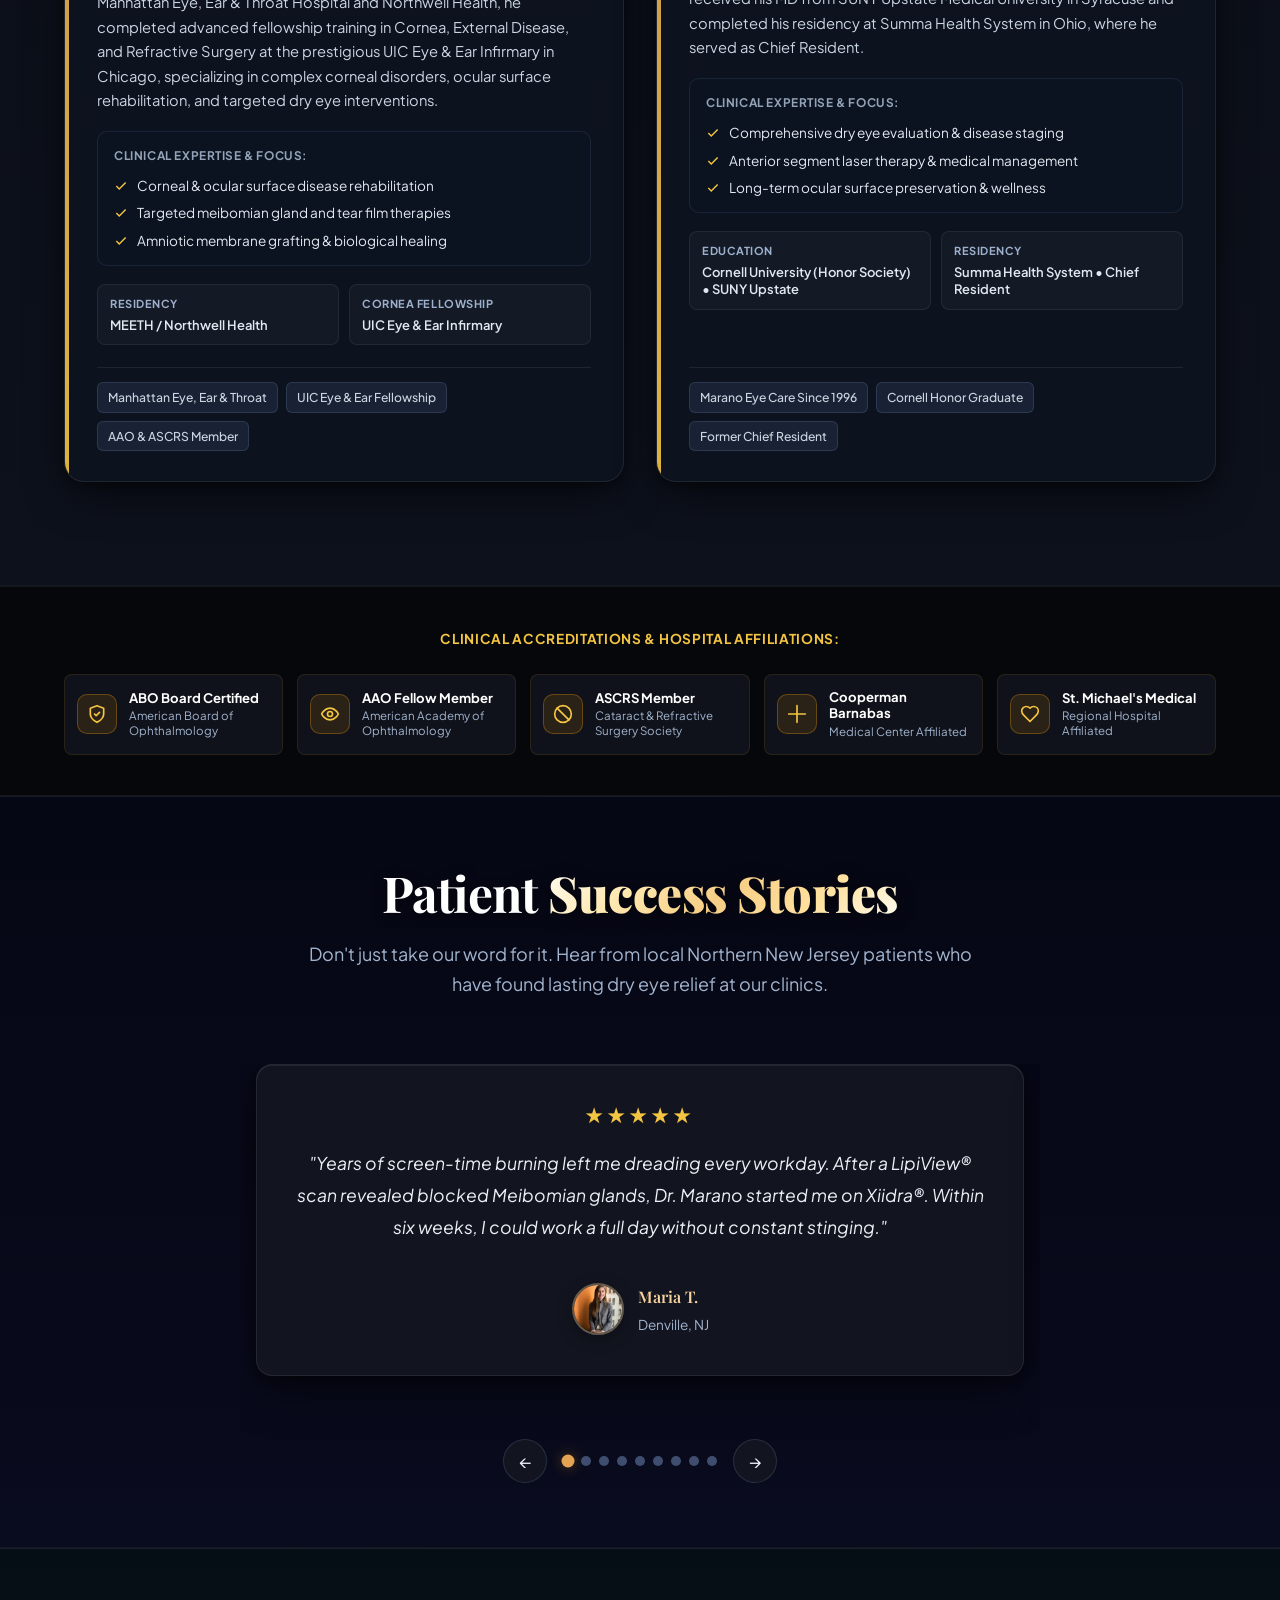
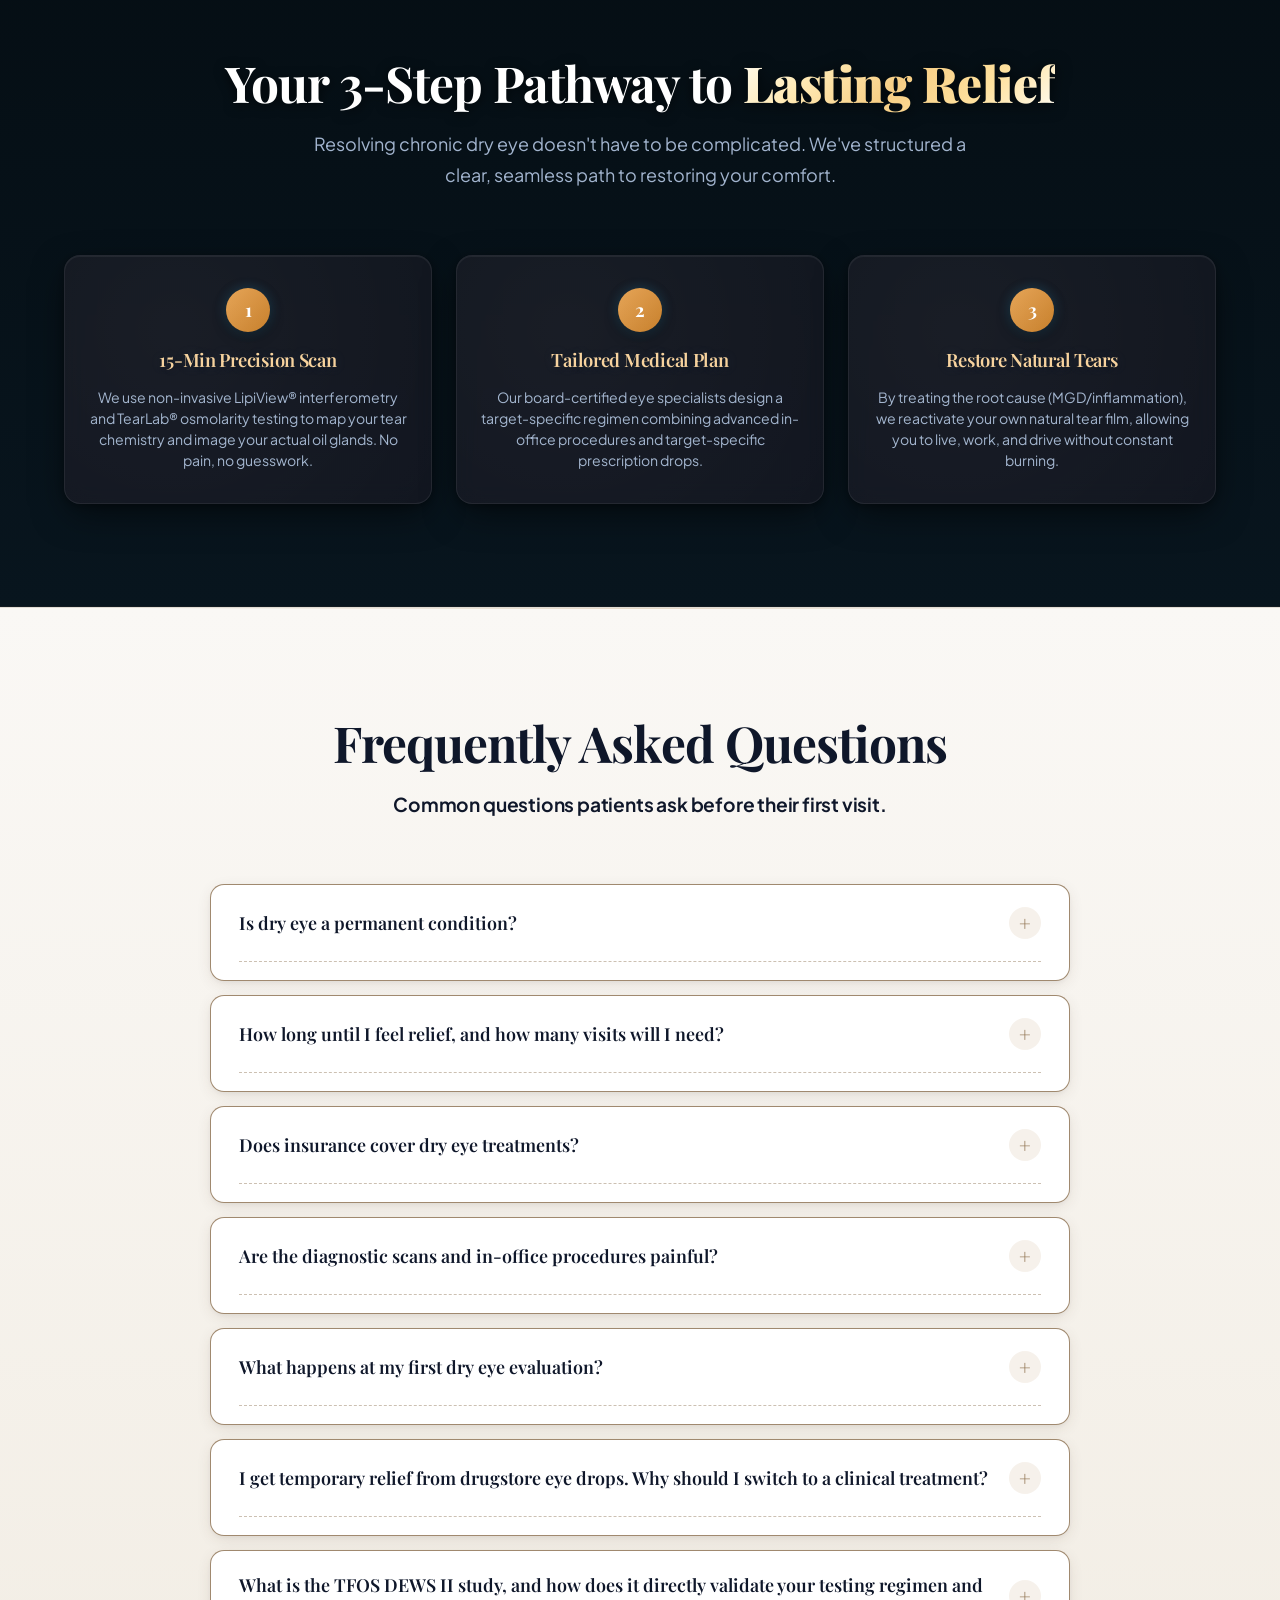
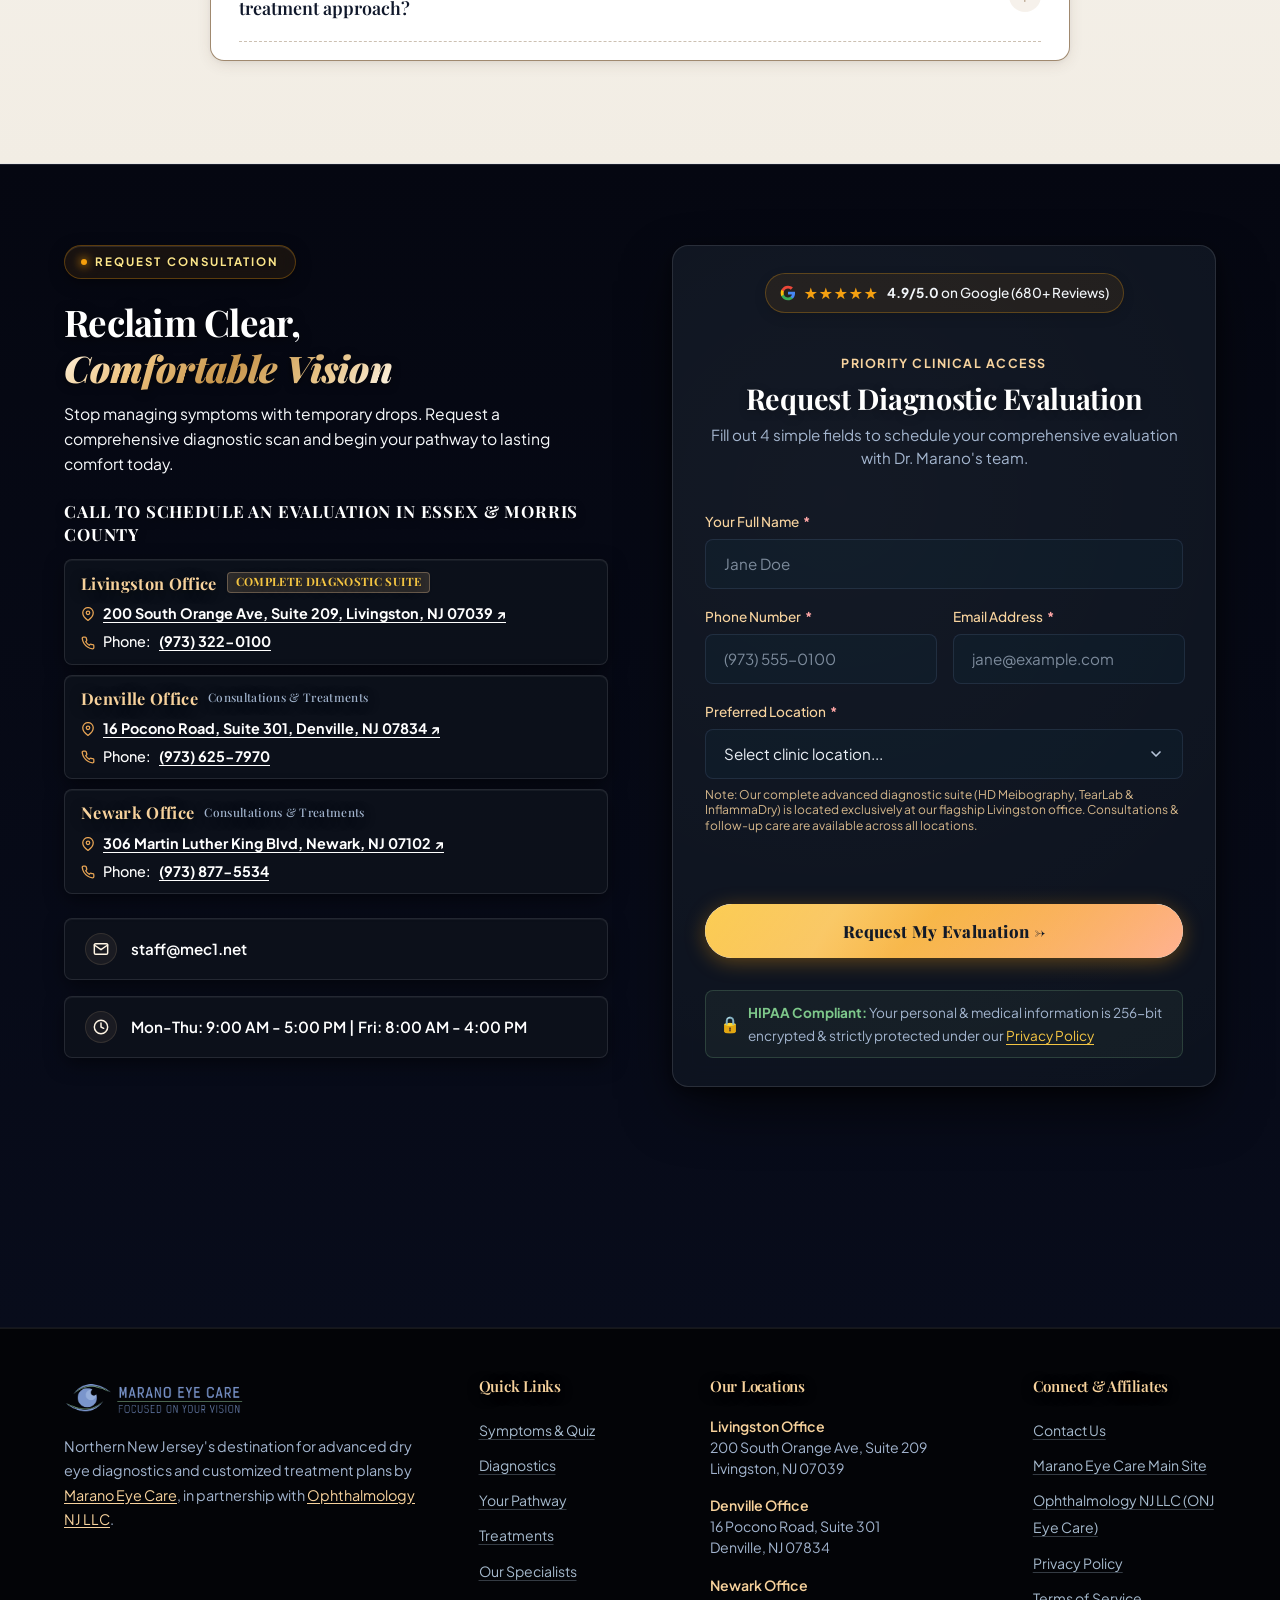
==== commit 47502dd4: "Refine tear film architecture, luxury layer card aesthetics, and clinical copy" ====
--- a/index.html
+++ b/index.html
@@ -94,7 +94,7 @@
           "description": "New Jersey's premier dry eye care center specializing in advanced, FDA-cleared diagnostics and customized, root-cause treatments.",
           "telephone": "(973) 322-0100",
           "medicalSpecialty": "Ophthalmology",
-          "knowsAbout": ["Dry Eye Syndrome", "Meibomian Gland Dysfunction", "LipiFlow", "TearCare", "Punctal Plugs", "AmbioDisk"],
+          "knowsAbout": ["Dry Eye Syndrome", "Meibomian Gland Dysfunction", "TearCare", "Punctal Plugs", "AmbioDisk"],
           "priceRange": "$$",
           "aggregateRating": {
             "@type": "AggregateRating",
@@ -233,7 +233,6 @@
           "knowsAbout": [
             "Dry Eye Syndrome",
             "Meibomian Gland Dysfunction (MGD)",
-            "LipiFlow",
             "TearCare",
             "Intense Pulsed Light (IPL)"
           ],
@@ -318,11 +317,6 @@
           ],
           "description": "A chronic disease characterized by insufficient lubrication and moisture on the surface of the eye, often caused by Meibomian Gland Dysfunction.",
           "possibleTreatment": [
-            {
-              "@type": "MedicalProcedure",
-              "name": "LipiFlow Thermal Pulsation System",
-              "description": "An FDA-cleared medical device that applies targeted heat and pressure to unlock blocked meibomian glands."
-            },
             {
               "@type": "MedicalProcedure",
               "name": "TearCare® Thermal-Activated Gland Expression System",
@@ -548,7 +542,7 @@
             <!-- Section Header above the columns -->
             <div class="section-header reveal section-header-left">
                 <h2>Recognizing <span class="serif-italic">Chronic Dry Eye Syndrome</span>: <br /><span class="gradient-text">Signs &amp; Symptoms</span></h2>
-                <p class="symptoms-header-p">If these symptoms sound familiar, you need clinical relief rather than another bottle of temporary drops. Chronic dry eye is a progressive condition that impacts your productivity, sleep, confidence, and daily comfort. Identifying your warning signs is your first step toward targeted treatment.</p>
+                <p class="symptoms-header-p">If these symptoms sound familiar, you need clinical relief rather than another bottle of temporary drops. Chronic dry eye is a progressive condition that impacts your productivity, sleep, confidence, and daily comfort. Identifying your clinical symptoms is the first step toward identifying your targeted treatment.</p>
             </div>
             
             <div class="symptoms-container">
@@ -965,49 +959,86 @@
     <section class="section section-dark-alt" id="anatomy">
         <div class="container">
             <div class="section-header reveal">
-                <h2>The OTC Drop Trap:<br>Why More Drops <span class="gradient-text">Won't Fix Dry Eyes</span></h2>
+                <span class="luxury-subtitle">Tear Film Pathology &amp; Architecture</span>
+                <h2 class="anatomy-title">Anatomy of <span class="serif-italic gradient-text">Dry Eye Disease</span></h2>
                 <div class="medical-review-badge">
-                    <span class="review-icon">🔬</span> Medically reviewed & approved by <strong class="review-name">Dr. Matthew J. Marano, Jr., MD</strong>
-                </div>
-                <p class="symptoms-header-p">Standard eye drops only mask symptoms for minutes. Because they are mostly water, they evaporate off the ocular surface almost instantly. When your Meibomian glands are blocked, which is the root cause in 86% of dry eye <span class="nowrap">cases<sup class="cite"><a href="#ref-1">[1]</a></sup></span>, your tear film lacks the protective oil layer needed to seal in moisture.<sup class="cite"><a href="#ref-2">[2]</a></sup> Without it, you are pouring water into a leaky bucket while active gland damage quietly progresses.</p>
+                    <span class="review-icon">🔬</span> Medically reviewed &amp; approved by <strong class="review-name">Dr. Matthew J. Marano, Jr., MD</strong>
+                </div>
+                <p class="symptoms-header-p">Over-the-counter eye drops only mask symptoms for a matter of minutes. Because they are mostly water, they start evaporating off the ocular surface the moment you use them. Recent studies have shown that Meibomian gland blockage is responsible for ~86% of dry eye <span class="nowrap">cases.<sup class="cite"><a href="#ref-1">[1]</a></sup></span> This blockage prevents the proper secretion of the protective outermost lipid layer of the tear film that is necessary to prevent the aqueous tears underneath from <span class="nowrap">evaporating.<sup class="cite"><a href="#ref-2">[2]</a></sup></span></p>
             </div>
 
             <div class="tear-film-container mt-48">
                 <div class="tear-layer-info reveal" role="tablist" aria-label="Tear Film Layers">
+                    <!-- Layer 1: Lipid -->
                     <div class="layer-card active" data-layer="lipid" tabindex="0" role="tab" aria-selected="true" id="tab-lipid">
-                        <h3><span class="layer-dot bg-yellow"></span> 1. Lipid Layer (Outer)</h3>
-                        <p>Produced by the Meibomian glands in your eyelids. This oily layer seals the tears and prevents
-                            them from evaporating too quickly.<sup class="cite">[2]</sup></p>
-                    </div>
+                        <div class="layer-card-header">
+                            <h3><span class="layer-dot bg-yellow"></span> 1. Lipid Layer (Outer)</h3>
+                            <span class="layer-indicator" aria-hidden="true">
+                                <svg width="14" height="14" viewBox="0 0 24 24" fill="none" stroke="currentColor" stroke-width="2.5" stroke-linecap="round" stroke-linejoin="round"><polyline points="9 18 15 12 9 6"></polyline></svg>
+                            </span>
+                        </div>
+                        <p class="layer-desc">Produced by the Meibomian glands in your eyelids. This oily layer seals the tears and prevents them from evaporating too quickly.<sup class="cite" title="TFOS DEWS II Report">[2]</sup></p>
+                        <div class="layer-treatment">
+                            <span class="layer-treatment-label">
+                                <svg width="12" height="12" viewBox="0 0 24 24" fill="none" stroke="currentColor" stroke-width="2.5" stroke-linecap="round" stroke-linejoin="round"><circle cx="12" cy="12" r="10"/><circle cx="12" cy="12" r="4"/></svg>
+                                Targeted Clinical Treatment
+                            </span>
+                            <span class="layer-treatment-text">TearCare® melts gland blockages, while Miebo® prescription drops directly replace your protective oil seal.</span>
+                        </div>
+                    </div>
+                    <!-- Layer 2: Aqueous -->
                     <div class="layer-card" data-layer="aqueous" tabindex="0" role="tab" aria-selected="false" id="tab-aqueous">
-                        <h3><span class="layer-dot bg-blue"></span> 2. Aqueous Layer (Middle)</h3>
-                        <p>Produced by the lacrimal glands. This watery layer makes up most of the tear, providing essential
-                            nutrients, oxygen, and washing away particles.</p>
-                    </div>
+                        <div class="layer-card-header">
+                            <h3><span class="layer-dot bg-blue"></span> 2. Aqueous Layer (Middle)</h3>
+                            <span class="layer-indicator" aria-hidden="true">
+                                <svg width="14" height="14" viewBox="0 0 24 24" fill="none" stroke="currentColor" stroke-width="2.5" stroke-linecap="round" stroke-linejoin="round"><polyline points="9 18 15 12 9 6"></polyline></svg>
+                            </span>
+                        </div>
+                        <p class="layer-desc">Produced by the lacrimal glands. This watery layer makes up most of the tear, providing essential nutrients, oxygen, and washing away particles.</p>
+                        <div class="layer-treatment">
+                            <span class="layer-treatment-label">
+                                <svg width="12" height="12" viewBox="0 0 24 24" fill="none" stroke="currentColor" stroke-width="2.5" stroke-linecap="round" stroke-linejoin="round"><circle cx="12" cy="12" r="10"/><circle cx="12" cy="12" r="4"/></svg>
+                                Targeted Clinical Treatment
+                            </span>
+                            <span class="layer-treatment-text">Punctal plugs and prescription drops (Restasis®, Xiidra®) preserve moisture and restore natural tear volume.</span>
+                        </div>
+                    </div>
+                    <!-- Layer 3: Mucin -->
                     <div class="layer-card" data-layer="mucin" tabindex="0" role="tab" aria-selected="false" id="tab-mucin">
-                        <h3><span class="layer-dot bg-green"></span> 3. Mucin Layer (Inner)</h3>
-                        <p>Produced by goblet cells on the eye's surface. This mucous layer acts like an adhesive, helping
-                            the watery layer stick evenly to the eye.</p>
+                        <div class="layer-card-header">
+                            <h3><span class="layer-dot bg-green"></span> 3. Mucin Layer (Inner)</h3>
+                            <span class="layer-indicator" aria-hidden="true">
+                                <svg width="14" height="14" viewBox="0 0 24 24" fill="none" stroke="currentColor" stroke-width="2.5" stroke-linecap="round" stroke-linejoin="round"><polyline points="9 18 15 12 9 6"></polyline></svg>
+                            </span>
+                        </div>
+                        <p class="layer-desc">Produced by goblet cells on the eye's surface. This mucous layer acts like an adhesive, helping the watery layer stick evenly to the eye.</p>
+                        <div class="layer-treatment">
+                            <span class="layer-treatment-label">
+                                <svg width="12" height="12" viewBox="0 0 24 24" fill="none" stroke="currentColor" stroke-width="2.5" stroke-linecap="round" stroke-linejoin="round"><circle cx="12" cy="12" r="10"/><circle cx="12" cy="12" r="4"/></svg>
+                                Targeted Clinical Treatment
+                            </span>
+                            <span class="layer-treatment-text">Regenerative amniotic membranes (AmbioDisk™) and biologic tears heal goblet cells to anchor tears evenly.</span>
+                        </div>
                     </div>
                 </div>
                 <div class="tear-film-visual reveal reveal-delay-2">
                     <div class="slider-comparison">
                         <!-- Left Side (Dry Eye) -->
                         <div class="slider-image-before">
-                            <img src="assets/tear_film_dry.webp" alt="Exposed Dry Eye Surface" class="anatomy-dry" width="500" height="500" loading="lazy" decoding="async" />
+                            <img src="assets/tear_film_dry.webp" alt="Exposed Dry Eye Surface" class="anatomy-dry" width="580" height="580" loading="lazy" decoding="async" />
                         </div>
                         
                         <!-- Right Side (Healthy & Clickable Layers) -->
                         <div class="slider-image-after">
                             <div class="interactive-anatomy-container" id="tear-anatomy-display" role="img" aria-label="Healthy tear film anatomy layers">
                                 <img src="assets/tear_film_full.webp" alt="Healthy Tear Film Anatomy"
-                                    class="anatomy-layer anatomy-full active" width="500" height="500" loading="lazy" decoding="async" />
+                                    class="anatomy-layer anatomy-full active" width="580" height="580" loading="lazy" decoding="async" />
                                 <img src="assets/tear_film_full.webp" alt="Lipid Layer highlighted"
-                                    class="anatomy-layer anatomy-lipid" width="500" height="500" loading="lazy" decoding="async" />
+                                    class="anatomy-layer anatomy-lipid" width="580" height="580" loading="lazy" decoding="async" />
                                 <img src="assets/tear_film_aqueous.webp" alt="Aqueous Layer highlighted"
-                                    class="anatomy-layer anatomy-aqueous" width="500" height="500" loading="lazy" decoding="async" />
+                                    class="anatomy-layer anatomy-aqueous" width="580" height="580" loading="lazy" decoding="async" />
                                 <img src="assets/tear_film_mucin.webp" alt="Mucin Layer highlighted"
-                                    class="anatomy-layer anatomy-mucin" width="500" height="500" loading="lazy" decoding="async" />
+                                    class="anatomy-layer anatomy-mucin" width="580" height="580" loading="lazy" decoding="async" />
                             </div>
                         </div>
                         
@@ -1043,8 +1074,8 @@
                     </ul>
                 </div>
                 <div class="reframing-card good-route">
-                    <h3>The Precision Route</h3>
-                    <p class="cost">Value: Definitive root-cause resolution</p>
+                    <h3>The Precision Medical Route</h3>
+                    <p class="cost">Definitive root-cause resolution</p>
                     <ul>
                         <li>✅ A clinical assessment to pinpoint your failing tear layer</li>
                         <li>✅ Early intervention to save gland structures from atrophy</li>
@@ -2398,7 +2429,7 @@
                     <div class="testimonial-slide">
                         <div class="testimonial-card">
                             <div class="testimonial-stars">★★★★★</div>
-                            <p class="testimonial-quote">"As a financial analyst spending 12 hours a day in front of Bloomberg terminals, my eyes were constantly bloodshot and burning. Dr. Marano explained my glands were struggling to secrete oil. Within weeks of starting a custom LipiFlow® and Restasis® plan, the heavy, gritty feeling was gone. My focus is back."</p>
+                            <p class="testimonial-quote">"As a financial analyst spending 12 hours a day in front of Bloomberg terminals, my eyes were constantly bloodshot and burning. Dr. Marano explained my glands were struggling to secrete oil. Within weeks of starting a custom TearCare® and Restasis® plan, the heavy, gritty feeling was gone. My focus is back."</p>
                             <div class="testimonial-profile">
                                 <div class="testimonial-avatar-wrapper">
                                     <img src="assets/patient_david.webp" alt="David L., smiling while reviewing documents in his office" class="testimonial-avatar" width="48" height="48" loading="lazy" decoding="async">
--- a/styles.css
+++ b/styles.css
@@ -1382,22 +1382,60 @@
   letter-spacing: -0.01em;
 }
 
-/* ===================== TEAR FILM ===================== */
+/* ===================== TEAR FILM / ANATOMY ===================== */
+.anatomy-title,
+#anatomy .section-header h2 {
+  font-size: clamp(2.35rem, 4.4vw, 3.4rem) !important;
+  font-weight: 800 !important;
+  line-height: 1.18 !important;
+  letter-spacing: -0.02em !important;
+  margin-top: 0 !important;
+  margin-bottom: 18px !important;
+  text-shadow: 0 4px 24px rgba(0, 0, 0, 0.95), 0 0 40px rgba(245, 196, 83, 0.22) !important;
+  position: relative;
+}
+
+#anatomy .section-header .anatomy-title .serif-italic {
+  font-family: var(--font-heading) !important;
+  font-style: italic !important;
+  font-weight: 400 !important;
+  padding-left: 2px;
+}
+
+#anatomy .section-header .anatomy-title .gradient-text {
+  font-weight: 900 !important;
+  background: linear-gradient(135deg, #FFFDF5 0%, #FFE9B3 20%, #F7CE85 45%, #E5AC32 75%, #FFFDF5 100%) !important;
+  -webkit-background-clip: text !important;
+  -webkit-text-fill-color: transparent !important;
+  background-clip: text !important;
+  filter: drop-shadow(0 2px 10px rgba(0, 0, 0, 0.9)) drop-shadow(0 0 25px rgba(245, 196, 83, 0.35)) !important;
+}
+
+@media (max-width: 480px) {
+  .anatomy-title,
+  #anatomy .section-header h2 {
+    font-size: clamp(1.85rem, 6.5vw, 2.35rem) !important;
+    line-height: 1.2 !important;
+    margin-bottom: 14px !important;
+  }
+}
+
 .tear-film-container {
   display: grid;
   grid-template-columns: 1fr 1fr;
-  gap: 48px;
+  gap: 40px;
   align-items: center;
 }
 
 .tear-film-visual {
   position: relative;
+  width: 100%;
 }
 
 .interactive-anatomy-container {
   position: relative;
   width: 100%;
-  max-width: 500px;
+  max-width: 580px;
   margin: 0 auto;
   aspect-ratio: 1 / 1;
   border-radius: var(--radius);
@@ -1426,7 +1464,7 @@
 
 .tear-film-svg {
   width: 100%;
-  max-width: 500px;
+  max-width: 580px;
   margin: 0 auto;
 }
 
@@ -1436,85 +1474,305 @@
   gap: 20px;
 }
 
+/* --- LUXURY TEAR FILM LAYER CARDS --- */
 .layer-card {
-  padding: 24px;
-  border-radius: var(--radius-sm);
+  position: relative;
+  padding: 22px 24px;
+  border-radius: var(--radius);
   cursor: pointer;
-  background: var(--surface-card);
-  border: 1px solid rgba(123, 150, 200, 0.1);
-  transition: all var(--transition), transform 0.4s cubic-bezier(0.16, 1, 0.3, 1);
+  background: linear-gradient(135deg, rgba(22, 27, 38, 0.88) 0%, rgba(13, 16, 24, 0.96) 100%);
+  -webkit-backdrop-filter: blur(16px);
+  backdrop-filter: blur(16px);
+  border: 1px solid rgba(255, 255, 255, 0.08);
+  transition: transform 0.4s cubic-bezier(0.16, 1, 0.3, 1), 
+              border-color 0.35s ease, 
+              box-shadow 0.4s ease, 
+              background 0.4s ease;
   box-shadow: 
-    0 4px 16px -2px rgba(0, 0, 0, 0.45),
-    inset 0 1px 0 rgba(255, 255, 255, 0.06);
-}
-
+    0 10px 28px -4px rgba(0, 0, 0, 0.55),
+    0 2px 8px rgba(0, 0, 0, 0.3),
+    inset 0 1px 0 rgba(255, 255, 255, 0.09);
+  overflow: hidden;
+}
+
+/* Luminous Vertical Accent Rail */
+.layer-card::before {
+  content: '';
+  position: absolute;
+  top: 14px;
+  bottom: 14px;
+  left: 0;
+  width: 3.5px;
+  border-radius: 0 4px 4px 0;
+  opacity: 0;
+  transform: scaleY(0.4);
+  transition: opacity 0.35s ease, transform 0.4s cubic-bezier(0.16, 1, 0.3, 1), box-shadow 0.35s ease;
+}
+
+/* Hover State */
 .layer-card:hover {
   transform: translateX(6px);
-  background: rgba(27, 45, 69, 0.4);
+  border-color: rgba(255, 255, 255, 0.2);
   box-shadow: 
-    0 8px 24px -3px rgba(0, 0, 0, 0.6),
-    inset 0 1px 0 rgba(255, 255, 255, 0.09);
-}
-
-.layer-card[data-layer="lipid"]:hover {
-  border-color: rgba(244, 197, 66, 0.4);
-}
-
-.layer-card[data-layer="lipid"].active {
-  border-color: var(--accent-gold);
-  box-shadow: 
-    0 10px 28px -4px rgba(0, 0, 0, 0.65),
-    0 0 14px rgba(244, 197, 66, 0.2),
-    inset 0 1px 0 rgba(255, 255, 255, 0.1);
-}
-
-.layer-card[data-layer="aqueous"]:hover {
-  border-color: rgba(123, 150, 200, 0.4);
-}
-
-.layer-card[data-layer="aqueous"].active {
-  border-color: var(--primary);
-  box-shadow: 
-    0 10px 28px -4px rgba(0, 0, 0, 0.65),
-    0 0 14px rgba(123, 150, 200, 0.2),
-    inset 0 1px 0 rgba(255, 255, 255, 0.1);
-}
-
-.layer-card[data-layer="mucin"]:hover {
-  border-color: rgba(111, 168, 122, 0.4);
-}
-
-.layer-card[data-layer="mucin"].active {
-  border-color: var(--accent-green);
-  box-shadow: 
-    0 10px 28px -4px rgba(0, 0, 0, 0.65),
-    0 0 14px rgba(111, 168, 122, 0.2),
-    inset 0 1px 0 rgba(255, 255, 255, 0.1);
-}
-
-.layer-card h4 {
-  font-size: 1.1rem;
-  margin-bottom: var(--space-xs);
-}
-
-.layer-card p {
-  font-size: 0.9rem;
+    0 14px 36px -4px rgba(0, 0, 0, 0.65),
+    0 4px 12px rgba(0, 0, 0, 0.35),
+    inset 0 1px 0 rgba(255, 255, 255, 0.14);
+}
+
+.layer-card:hover::before {
+  opacity: 0.65;
+  transform: scaleY(0.75);
+}
+
+/* Layer Card Header Layout */
+.layer-card-header {
+  display: flex;
+  align-items: center;
+  justify-content: space-between;
+  margin-bottom: 8px;
+}
+
+.layer-card h3 {
+  font-family: var(--font-heading);
+  font-size: clamp(1.28rem, 1.9vw, 1.55rem);
+  font-weight: 700;
+  color: #FFFFFF;
+  margin: 0;
+  display: flex;
+  align-items: center;
+  letter-spacing: -0.015em;
+  line-height: 1.25;
+  text-shadow: 0 2px 8px rgba(0, 0, 0, 0.6);
+  transition: color 0.3s ease;
+}
+
+/* Interactive Chevron Indicator */
+.layer-indicator {
+  display: flex;
+  align-items: center;
+  justify-content: center;
+  width: 26px;
+  height: 26px;
+  border-radius: 50%;
+  background: rgba(255, 255, 255, 0.04);
+  border: 1px solid rgba(255, 255, 255, 0.08);
   color: var(--text-muted);
-  margin: 0;
-}
-
-.layer-card:hover .layer-dot {
-  transform: scale(1.3);
-}
-
+  transition: all 0.35s cubic-bezier(0.16, 1, 0.3, 1);
+  flex-shrink: 0;
+}
+
+.layer-card:hover .layer-indicator {
+  background: rgba(255, 255, 255, 0.09);
+  color: #FFFFFF;
+  transform: translateX(2px);
+}
+
+.layer-card.active .layer-indicator {
+  transform: rotate(90deg);
+  border-color: rgba(255, 255, 255, 0.25);
+  color: #FFFFFF;
+}
+
+/* Luminous Dot Gem Indicators */
 .layer-dot {
   display: inline-block;
-  width: 12px;
-  height: 12px;
+  width: 13px;
+  height: 13px;
   border-radius: 50%;
-  margin-right: 8px;
+  margin-right: 12px;
   vertical-align: middle;
-  transition: transform var(--transition-bounce);
+  flex-shrink: 0;
+  position: relative;
+  transition: transform var(--transition-bounce), box-shadow 0.35s ease;
+}
+
+.layer-card:hover .layer-dot {
+  transform: scale(1.2);
+}
+
+/* Dot Color Themes */
+.bg-yellow {
+  background: linear-gradient(135deg, #FDE68A 0%, #F59E0B 100%);
+  color: #F59E0B;
+  box-shadow: 0 0 10px rgba(245, 158, 11, 0.5);
+}
+
+.bg-blue {
+  background: linear-gradient(135deg, #BAE6FD 0%, #38BDF8 100%);
+  color: #38BDF8;
+  box-shadow: 0 0 10px rgba(56, 189, 248, 0.5);
+}
+
+.bg-green {
+  background: linear-gradient(135deg, #A7F3D0 0%, #34D399 100%);
+  color: #34D399;
+  box-shadow: 0 0 10px rgba(52, 211, 153, 0.5);
+}
+
+/* Body Description */
+.layer-desc,
+.layer-card p {
+  font-size: 0.92rem;
+  color: #D6E2F0;
+  line-height: 1.55;
+  margin: 0;
+}
+
+/* Treatment Capsule Inset */
+.layer-treatment {
+  margin-top: 12px;
+  padding: 10px 14px;
+  border-radius: var(--radius-sm);
+  background: rgba(6, 8, 12, 0.7);
+  border: 1px solid rgba(255, 255, 255, 0.08);
+  display: flex;
+  flex-direction: column;
+  gap: 4px;
+  box-shadow: inset 0 1px 3px rgba(0, 0, 0, 0.5);
+  transition: all 0.35s ease;
+}
+
+.layer-treatment-label {
+  font-size: 0.72rem;
+  font-weight: 700;
+  text-transform: uppercase;
+  letter-spacing: 0.08em;
+  display: inline-flex;
+  align-items: center;
+  gap: 5px;
+  width: fit-content;
+}
+
+.layer-treatment-text {
+  font-size: 0.86rem;
+  line-height: 1.48;
+  color: #E2E8F0;
+}
+
+/* ─── Layer 1: Lipid Accent (Gold/Amber) ─── */
+.layer-card[data-layer="lipid"]::before {
+  background: linear-gradient(180deg, #FDE68A 0%, #F59E0B 100%);
+  box-shadow: 0 0 12px rgba(245, 158, 11, 0.7);
+}
+
+.layer-card[data-layer="lipid"] .layer-treatment-label {
+  color: #FBBF24;
+}
+
+.layer-card[data-layer="lipid"]:hover {
+  border-color: rgba(245, 158, 11, 0.35);
+}
+
+.layer-card[data-layer="lipid"].active {
+  background: linear-gradient(135deg, rgba(20, 23, 32, 0.96) 0%, rgba(12, 14, 20, 0.98) 100%),
+              radial-gradient(circle at 0% 0%, rgba(245, 158, 11, 0.08), transparent 45%);
+  border-color: rgba(245, 158, 11, 0.45);
+  box-shadow: 
+    0 16px 42px -6px rgba(0, 0, 0, 0.75),
+    0 0 16px rgba(245, 158, 11, 0.12),
+    inset 0 1px 0 rgba(255, 255, 255, 0.16);
+}
+
+.layer-card[data-layer="lipid"].active::before {
+  opacity: 1;
+  transform: scaleY(1);
+}
+
+.layer-card[data-layer="lipid"].active h3 {
+  color: #FFFFFF;
+}
+
+.layer-card[data-layer="lipid"].active .layer-treatment {
+  background: rgba(6, 8, 12, 0.85);
+  border-color: rgba(245, 158, 11, 0.28);
+}
+
+.layer-card[data-layer="lipid"].active .layer-dot {
+  box-shadow: 0 0 14px rgba(245, 158, 11, 0.9);
+}
+
+/* ─── Layer 2: Aqueous Accent (Azure/Sky Blue) ─── */
+.layer-card[data-layer="aqueous"]::before {
+  background: linear-gradient(180deg, #BAE6FD 0%, #38BDF8 100%);
+  box-shadow: 0 0 12px rgba(56, 189, 248, 0.7);
+}
+
+.layer-card[data-layer="aqueous"] .layer-treatment-label {
+  color: #38BDF8;
+}
+
+.layer-card[data-layer="aqueous"]:hover {
+  border-color: rgba(56, 189, 248, 0.35);
+}
+
+.layer-card[data-layer="aqueous"].active {
+  background: linear-gradient(135deg, rgba(20, 24, 34, 0.96) 0%, rgba(12, 14, 20, 0.98) 100%),
+              radial-gradient(circle at 0% 0%, rgba(56, 189, 248, 0.08), transparent 45%);
+  border-color: rgba(56, 189, 248, 0.45);
+  box-shadow: 
+    0 16px 42px -6px rgba(0, 0, 0, 0.75),
+    0 0 16px rgba(56, 189, 248, 0.12),
+    inset 0 1px 0 rgba(255, 255, 255, 0.16);
+}
+
+.layer-card[data-layer="aqueous"].active::before {
+  opacity: 1;
+  transform: scaleY(1);
+}
+
+.layer-card[data-layer="aqueous"].active h3 {
+  color: #FFFFFF;
+}
+
+.layer-card[data-layer="aqueous"].active .layer-treatment {
+  background: rgba(6, 8, 12, 0.85);
+  border-color: rgba(56, 189, 248, 0.28);
+}
+
+.layer-card[data-layer="aqueous"].active .layer-dot {
+  box-shadow: 0 0 14px rgba(56, 189, 248, 0.9);
+}
+
+/* ─── Layer 3: Mucin Accent (Jade/Emerald) ─── */
+.layer-card[data-layer="mucin"]::before {
+  background: linear-gradient(180deg, #A7F3D0 0%, #34D399 100%);
+  box-shadow: 0 0 12px rgba(52, 211, 153, 0.7);
+}
+
+.layer-card[data-layer="mucin"] .layer-treatment-label {
+  color: #34D399;
+}
+
+.layer-card[data-layer="mucin"]:hover {
+  border-color: rgba(52, 211, 153, 0.35);
+}
+
+.layer-card[data-layer="mucin"].active {
+  background: linear-gradient(135deg, rgba(20, 24, 30, 0.96) 0%, rgba(12, 14, 20, 0.98) 100%),
+              radial-gradient(circle at 0% 0%, rgba(52, 211, 153, 0.08), transparent 45%);
+  border-color: rgba(52, 211, 153, 0.45);
+  box-shadow: 
+    0 16px 42px -6px rgba(0, 0, 0, 0.75),
+    0 0 16px rgba(52, 211, 153, 0.12),
+    inset 0 1px 0 rgba(255, 255, 255, 0.16);
+}
+
+.layer-card[data-layer="mucin"].active::before {
+  opacity: 1;
+  transform: scaleY(1);
+}
+
+.layer-card[data-layer="mucin"].active h3 {
+  color: #FFFFFF;
+}
+
+.layer-card[data-layer="mucin"].active .layer-treatment {
+  background: rgba(6, 8, 12, 0.85);
+  border-color: rgba(52, 211, 153, 0.28);
+}
+
+.layer-card[data-layer="mucin"].active .layer-dot {
+  box-shadow: 0 0 14px rgba(52, 211, 153, 0.9);
 }
 
 /* Interactive Hint Banner */
@@ -2620,19 +2878,48 @@
 }
 
 .cta-section .luxury-subtitle {
-  color: #1E1B18 !important; /* High-contrast deep luxury charcoal for superior legibility on gold */
-  background: #ECC280 !important; /* Solid premium gold base that pops brilliantly against the dark section background */
-  border: 1px solid #FFF4E0 !important; /* Crisp champagne border highlight */
-  font-size: 0.8rem !important;
-  font-weight: 900 !important;
-  letter-spacing: 0.15em !important;
-  padding: 6px 18px !important;
-  border-radius: 50px !important;
-  display: inline-block !important;
-  margin-bottom: 24px !important;
+  color: #FDE68A !important; /* Luminous warm champagne gold */
+  background: rgba(245, 158, 11, 0.08) !important; /* Translucent smoked-gold glass plate */
+  border: 1px solid rgba(245, 158, 11, 0.3) !important; /* Refined hairline gold rim */
+  font-size: 0.72rem !important;
+  font-weight: 700 !important;
+  letter-spacing: 0.18em !important;
+  text-transform: uppercase !important;
+  padding: 6px 16px !important;
+  border-radius: 9999px !important;
+  display: inline-flex !important;
+  align-items: center !important;
+  gap: 8px !important;
+  margin-bottom: 20px !important;
   width: fit-content !important;
-  text-shadow: none !important; /* Remove dark text shadow to preserve pristine text edges on light background */
-  box-shadow: 0 4px 15px rgba(236, 194, 128, 0.35), 0 2px 4px rgba(0, 0, 0, 0.2) !important;
+  text-shadow: 0 1px 3px rgba(0, 0, 0, 0.6) !important;
+  box-shadow: 0 4px 16px -2px rgba(0, 0, 0, 0.5), inset 0 1px 0 rgba(255, 255, 255, 0.1) !important;
+  -webkit-backdrop-filter: blur(12px) !important;
+  backdrop-filter: blur(12px) !important;
+}
+
+.cta-section .luxury-subtitle::before {
+  content: '';
+  display: inline-block;
+  width: 6px;
+  height: 6px;
+  border-radius: 50%;
+  background: #F59E0B;
+  box-shadow: 0 0 8px #F59E0B, 0 0 14px rgba(245, 158, 11, 0.6);
+  flex-shrink: 0;
+  animation: pulseGoldDot 2.4s ease-in-out infinite;
+}
+
+@keyframes pulseGoldDot {
+  0%, 100% {
+    transform: scale(1);
+    opacity: 0.85;
+  }
+  50% {
+    transform: scale(1.3);
+    opacity: 1;
+    box-shadow: 0 0 10px #F59E0B, 0 0 16px rgba(245, 158, 11, 0.8);
+  }
 }
 
 .cta-section::before {
@@ -5829,7 +6116,7 @@
 .slider-comparison {
   position: relative;
   width: 100%;
-  max-width: 500px;
+  max-width: 580px;
   margin: 0 auto;
   aspect-ratio: 1 / 1;
   border-radius: var(--radius);
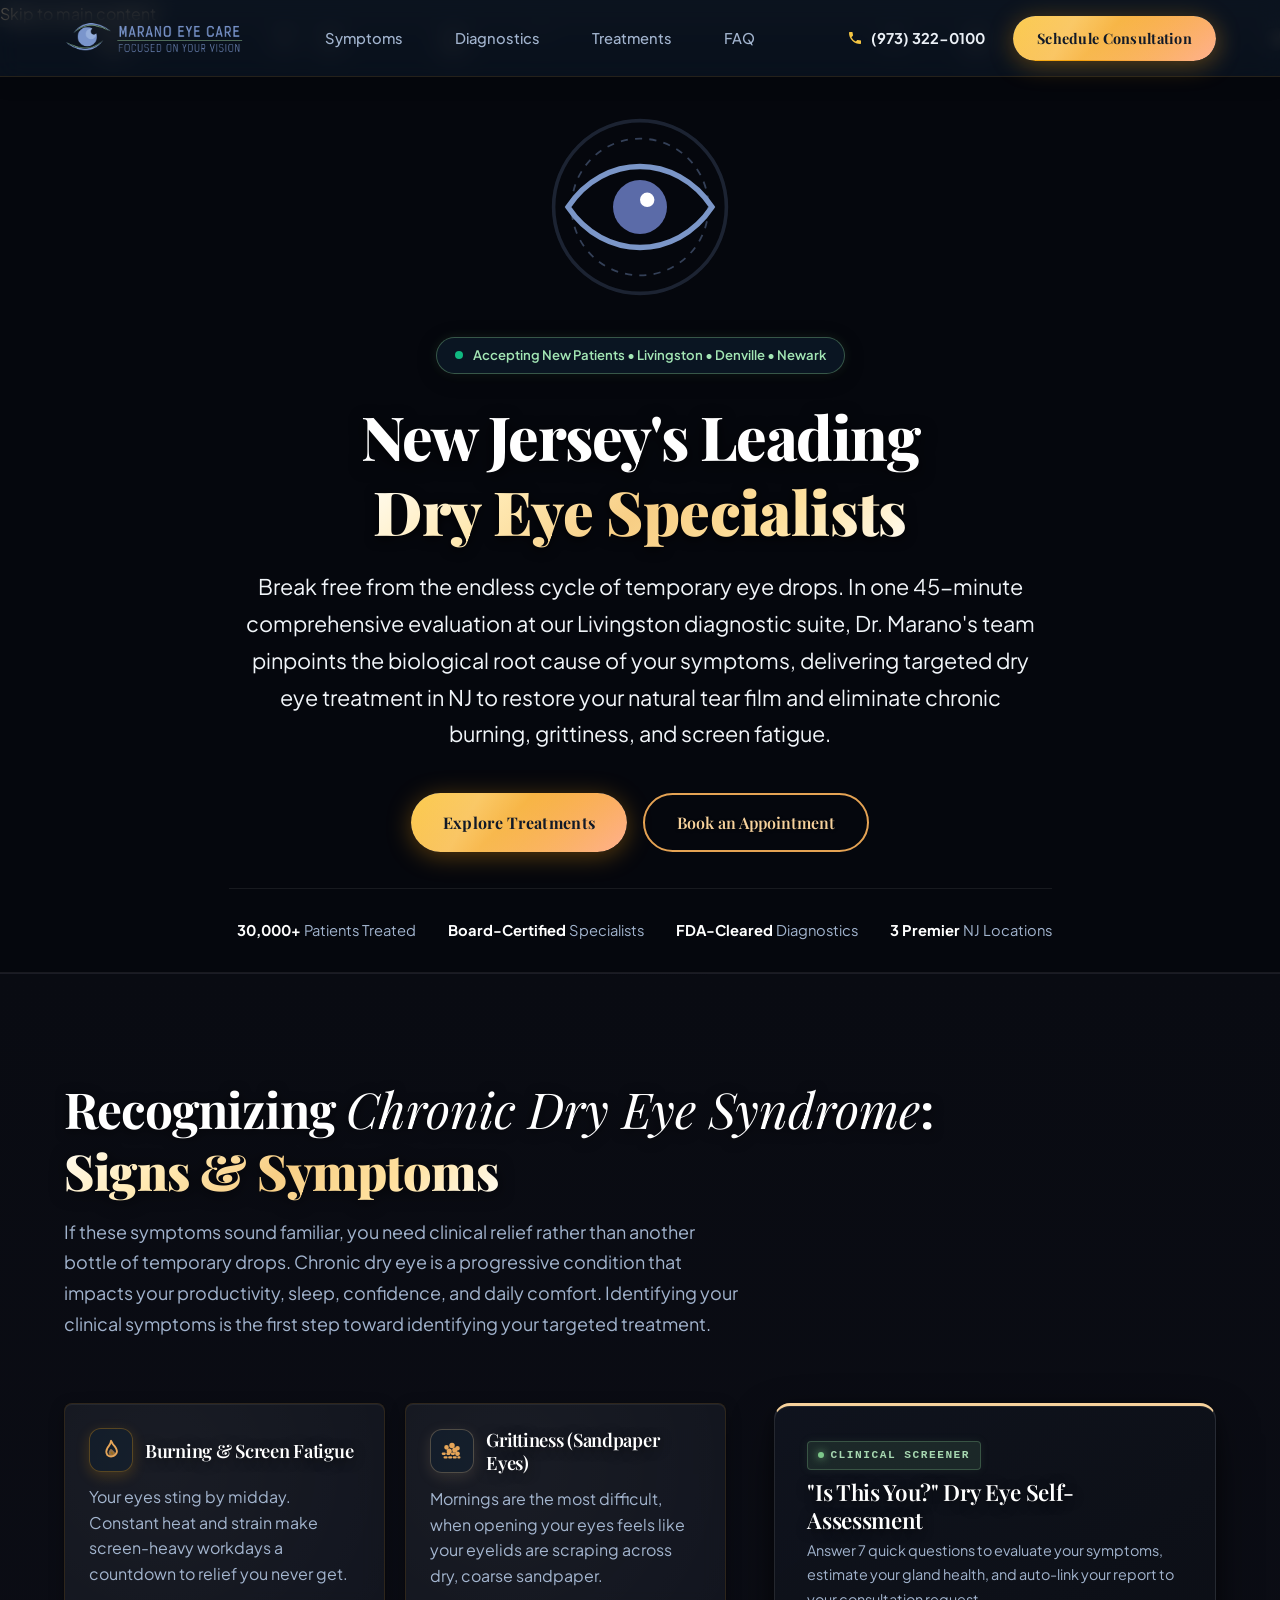
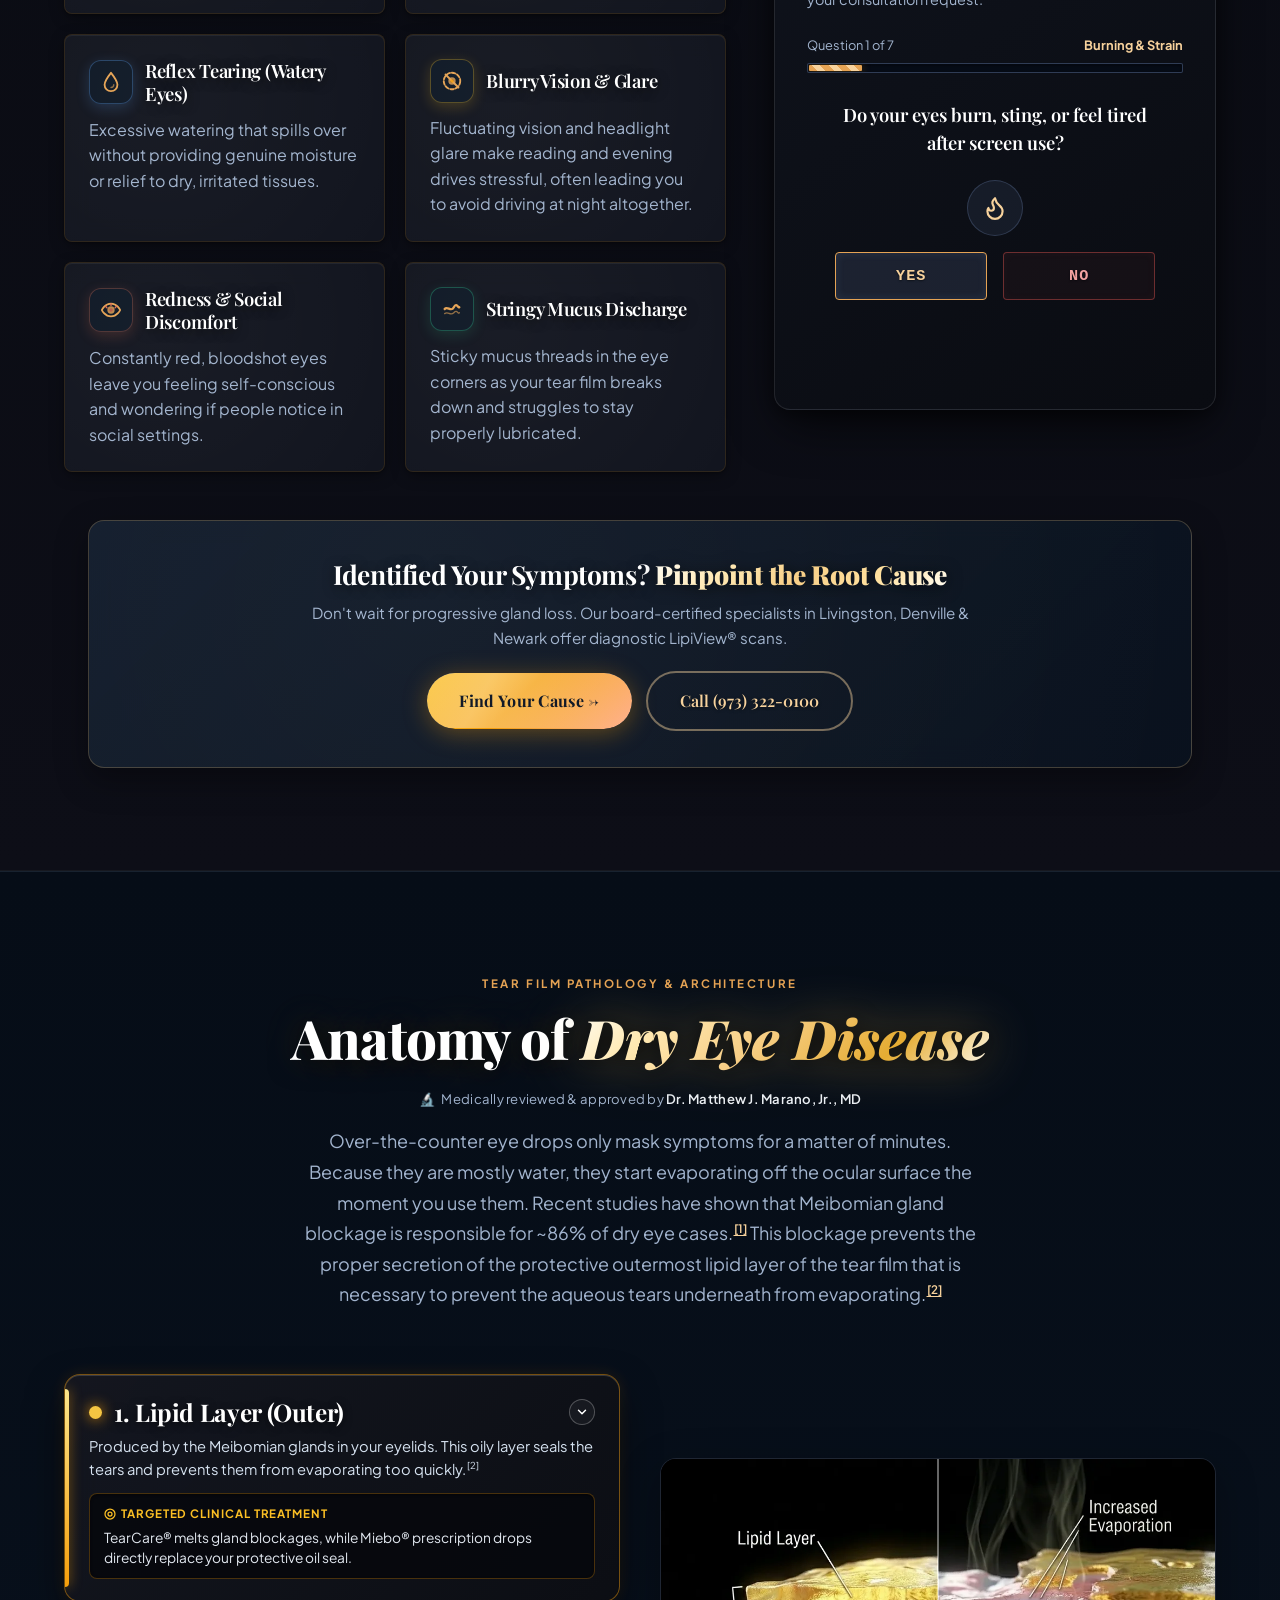
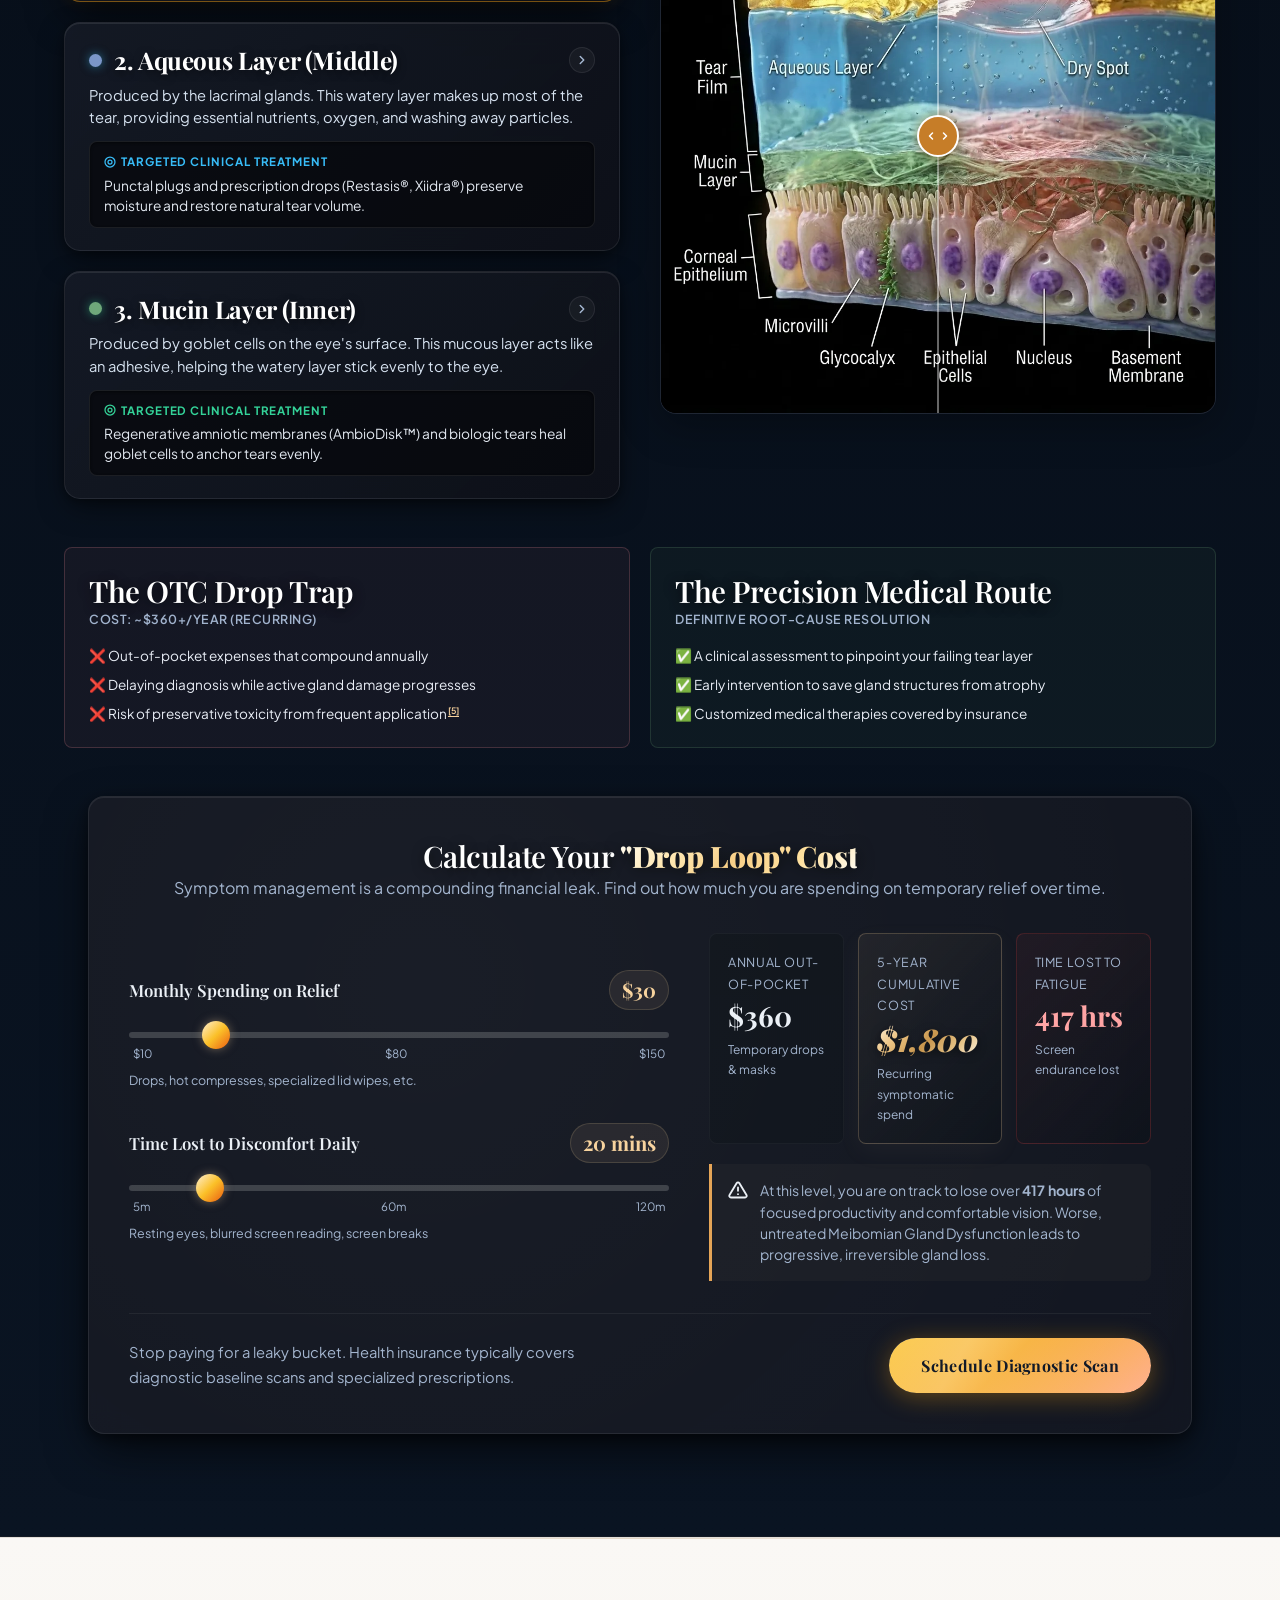
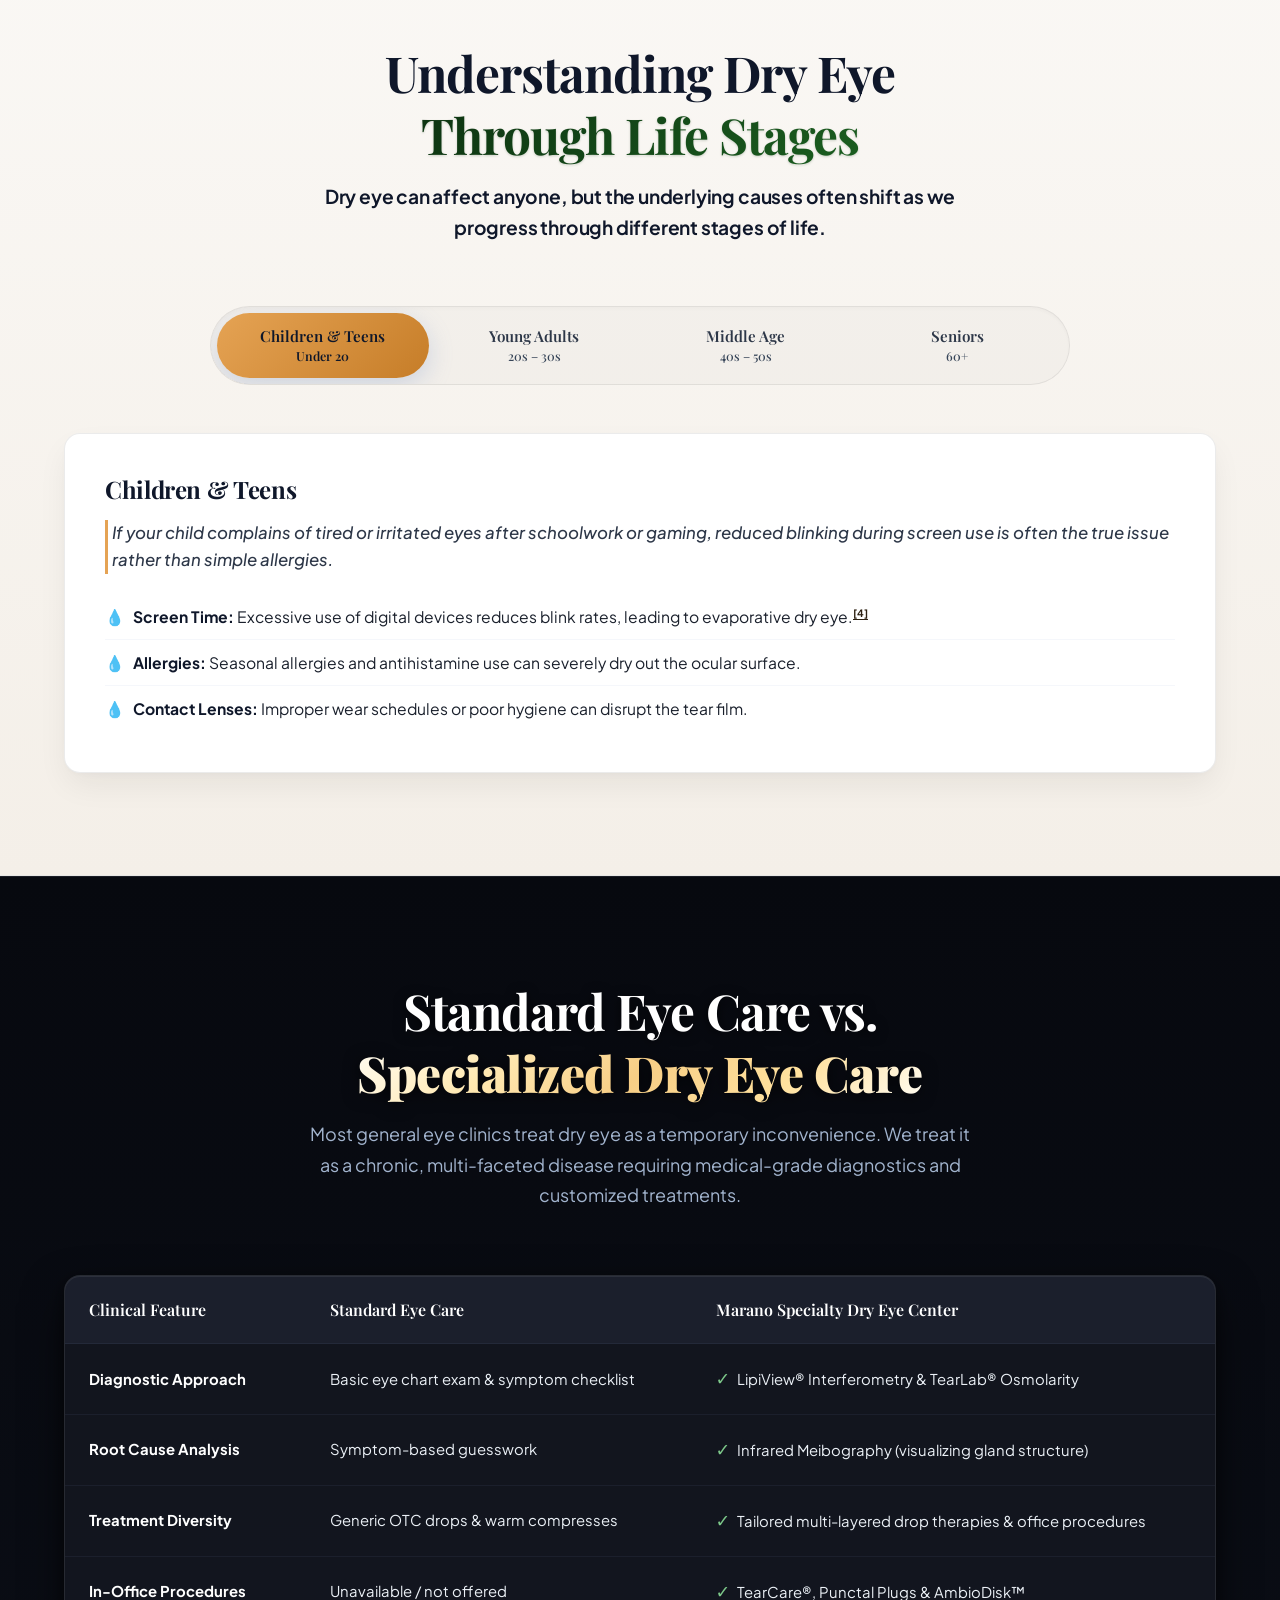
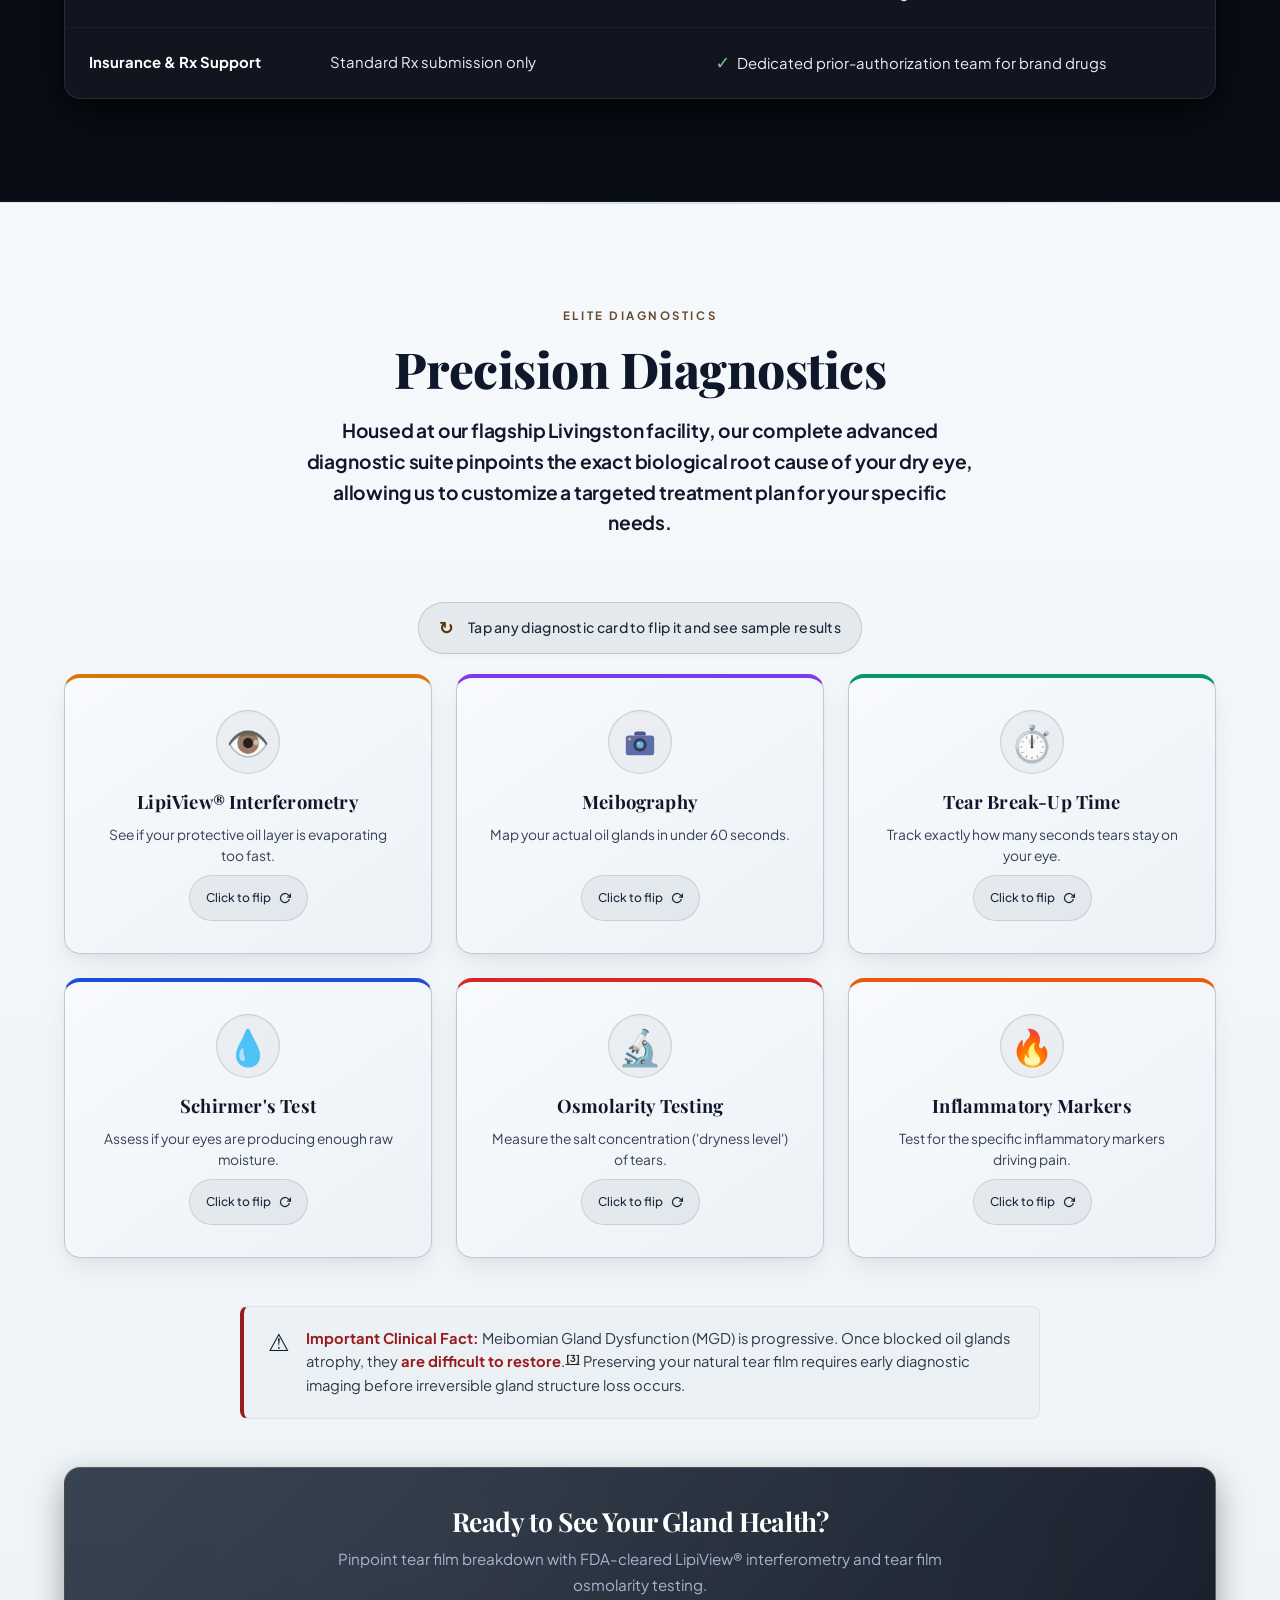
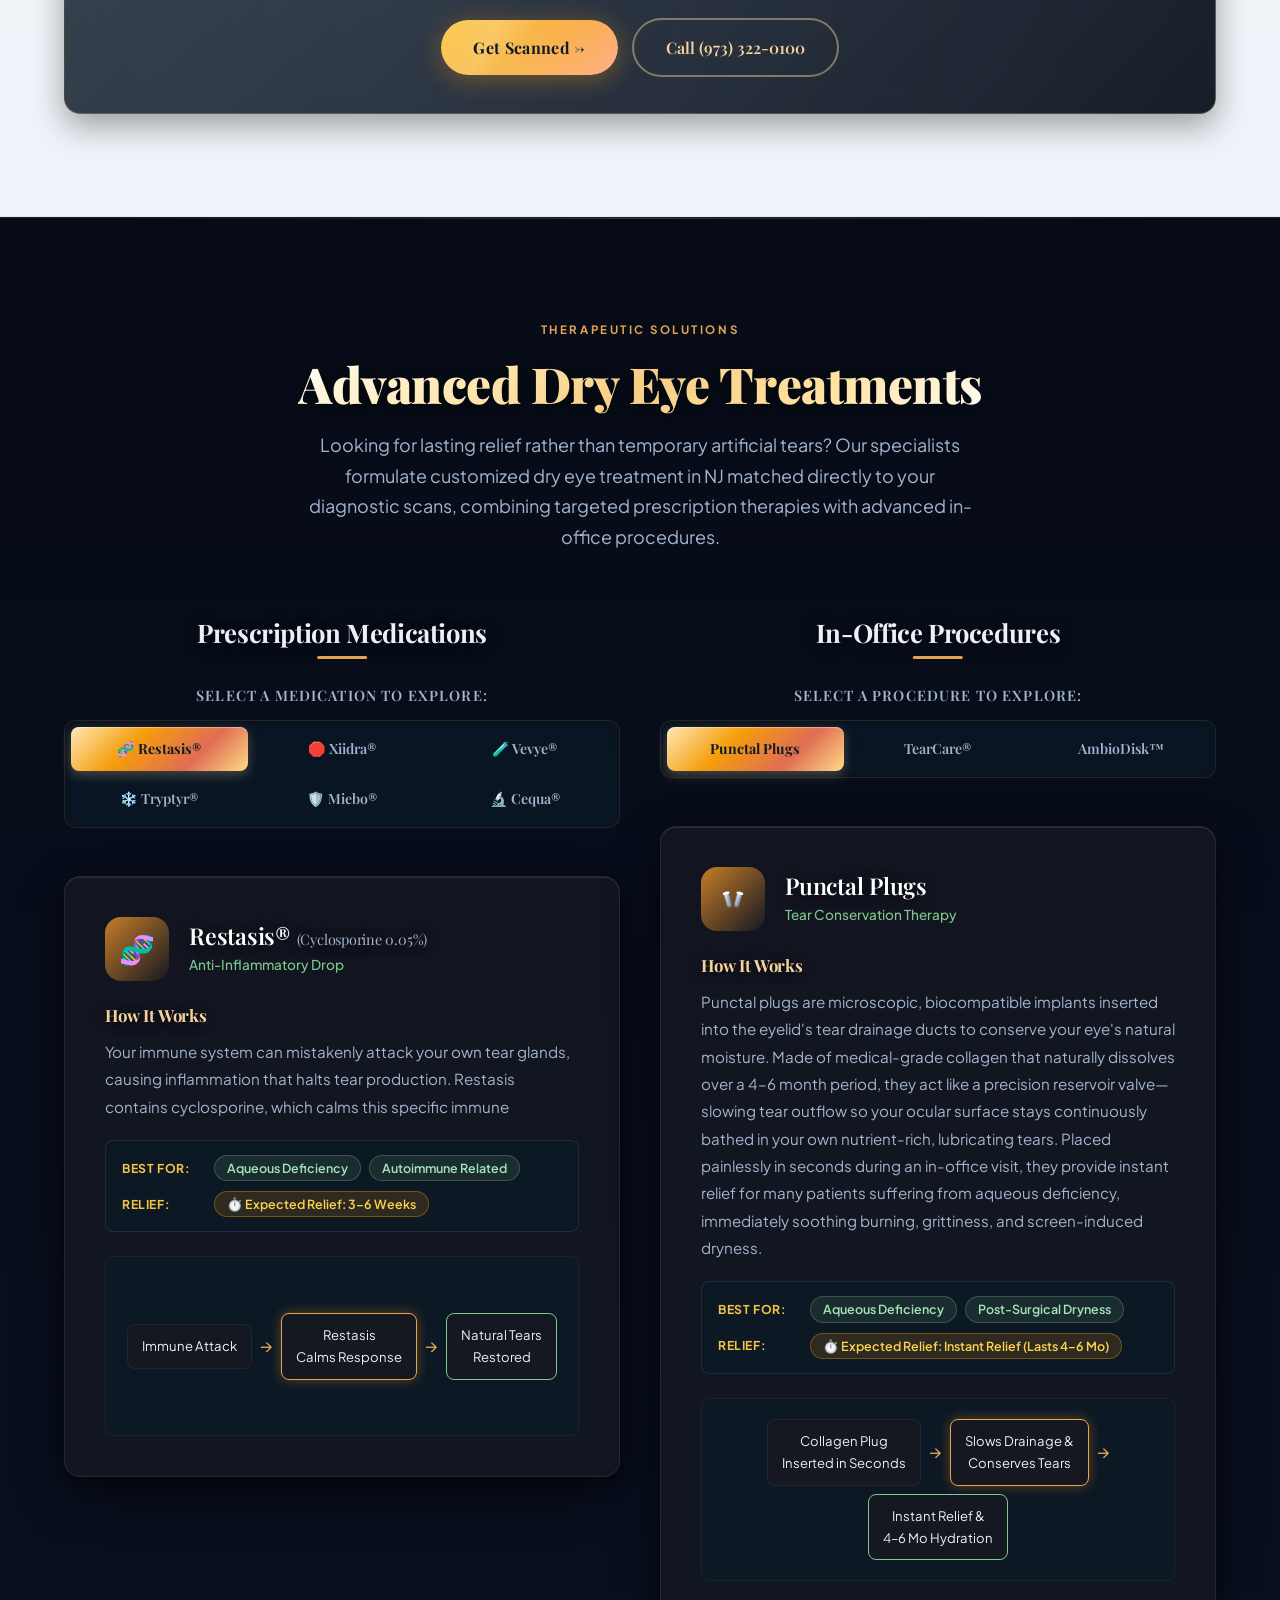
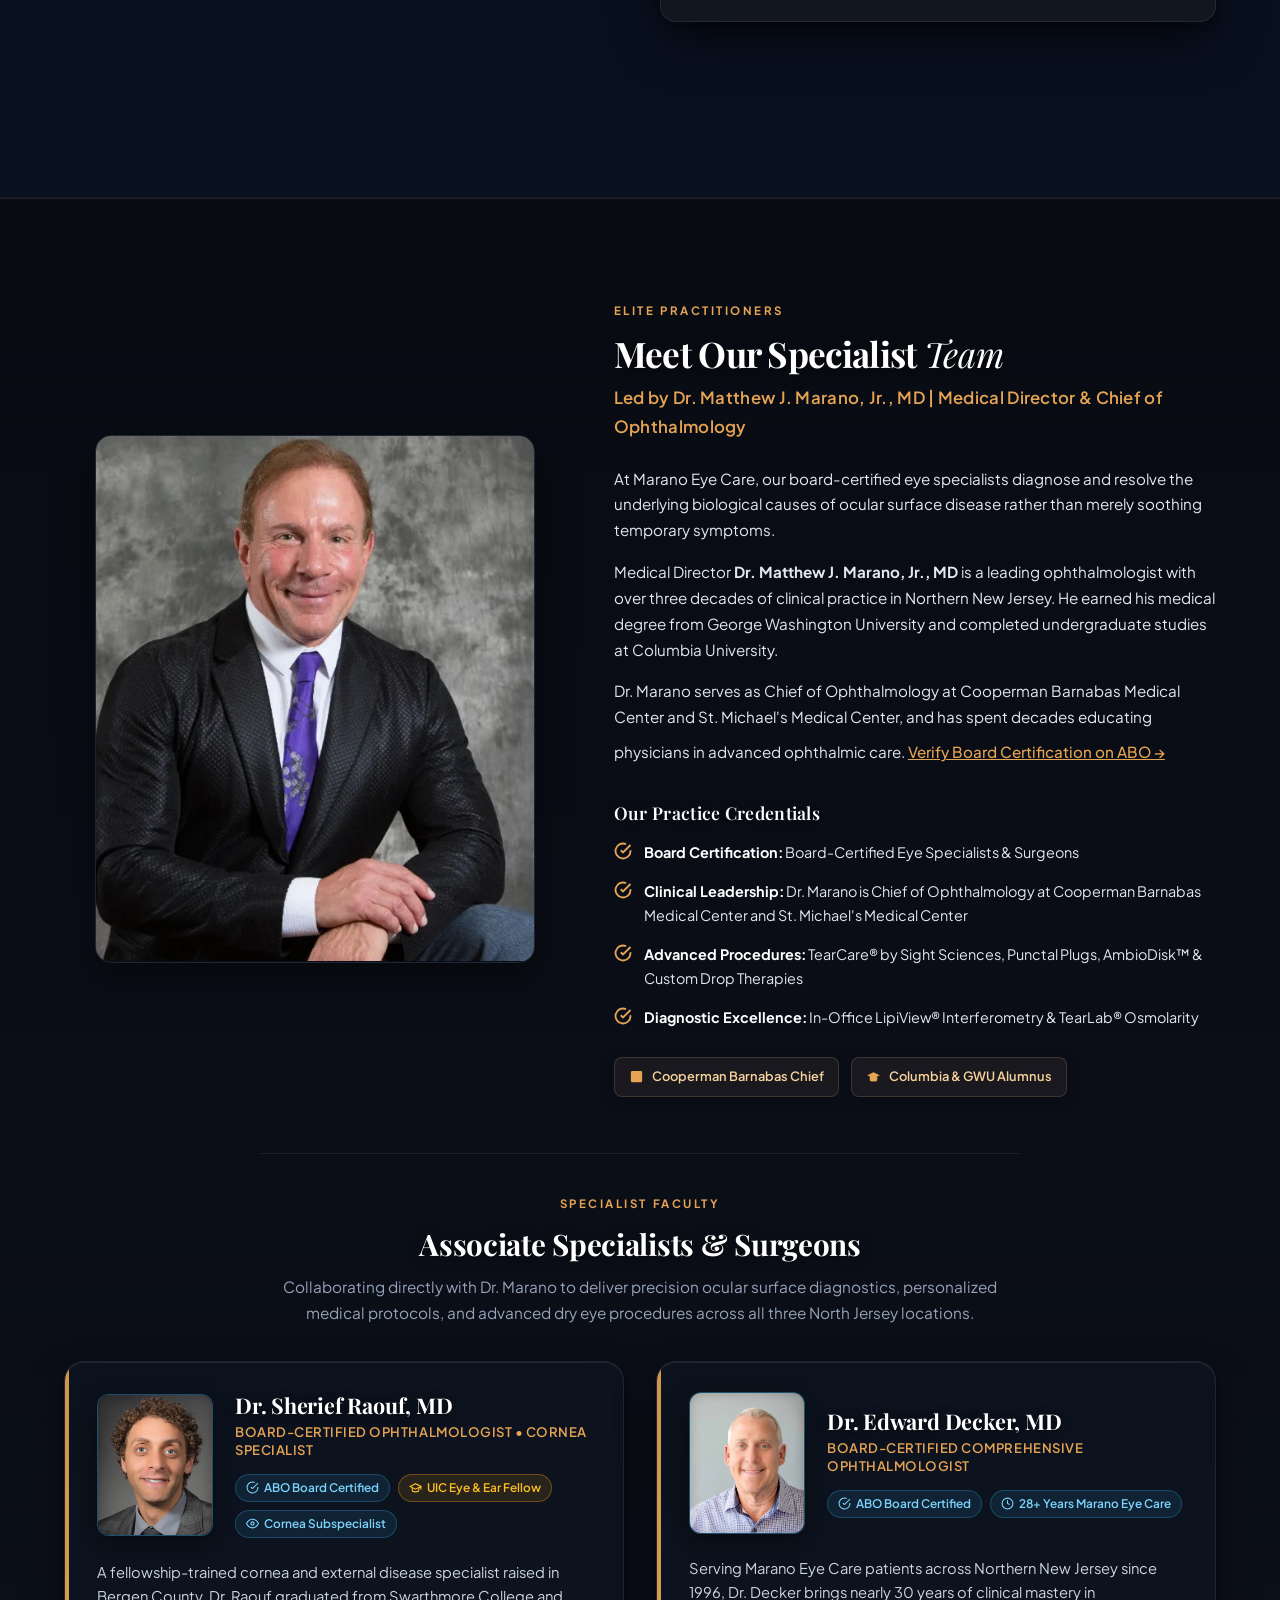
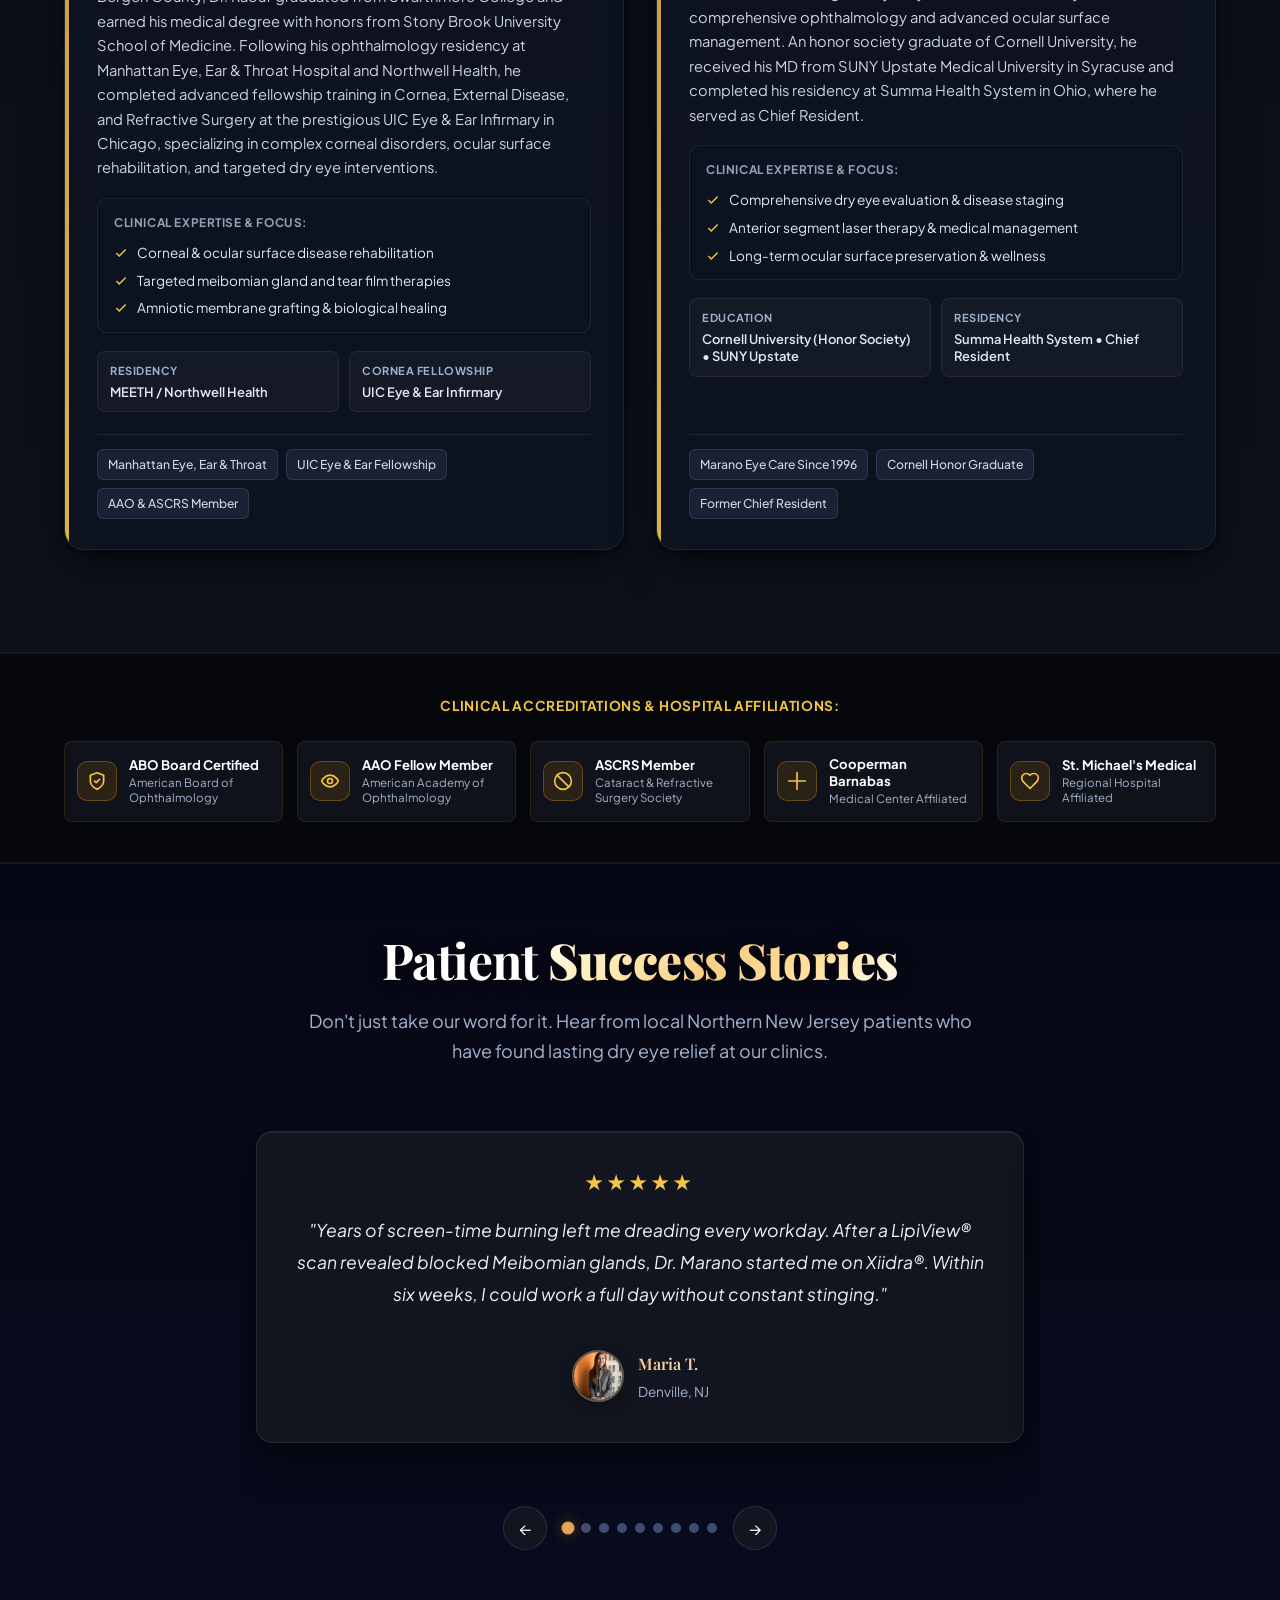
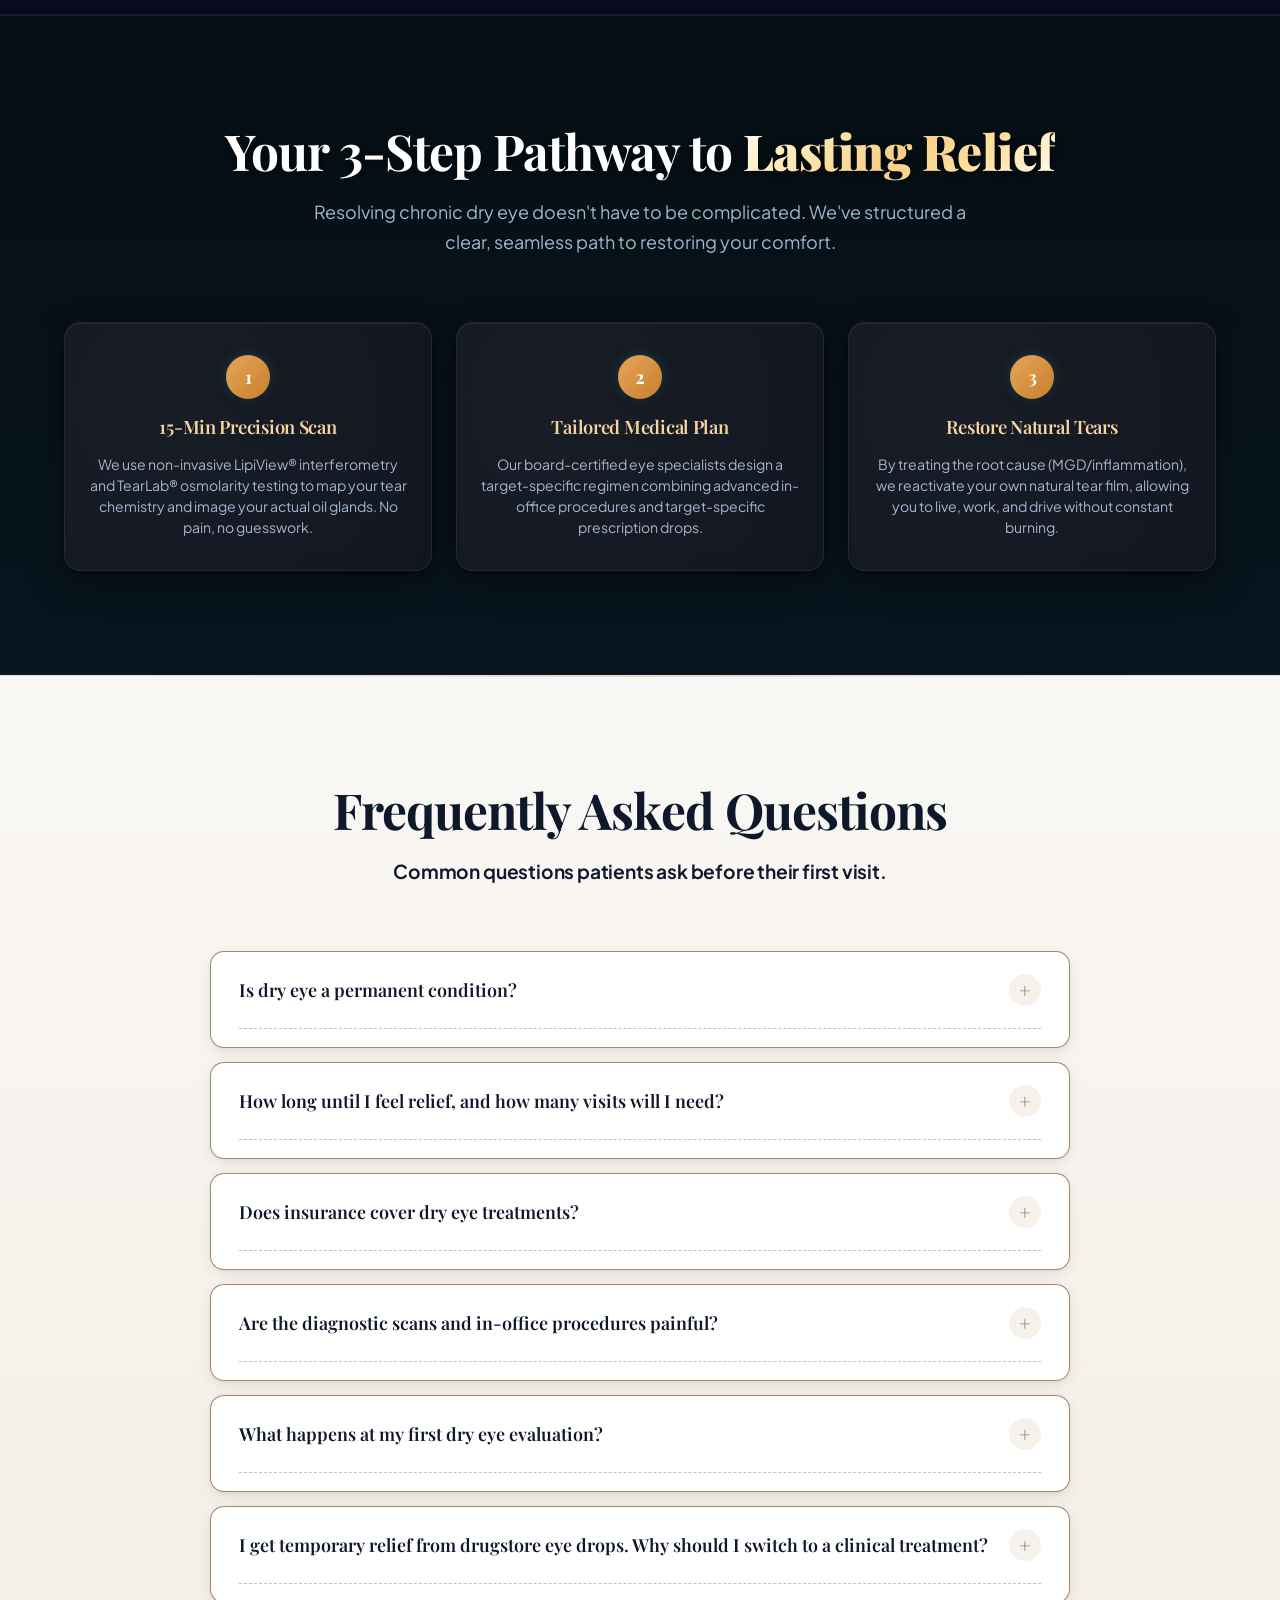
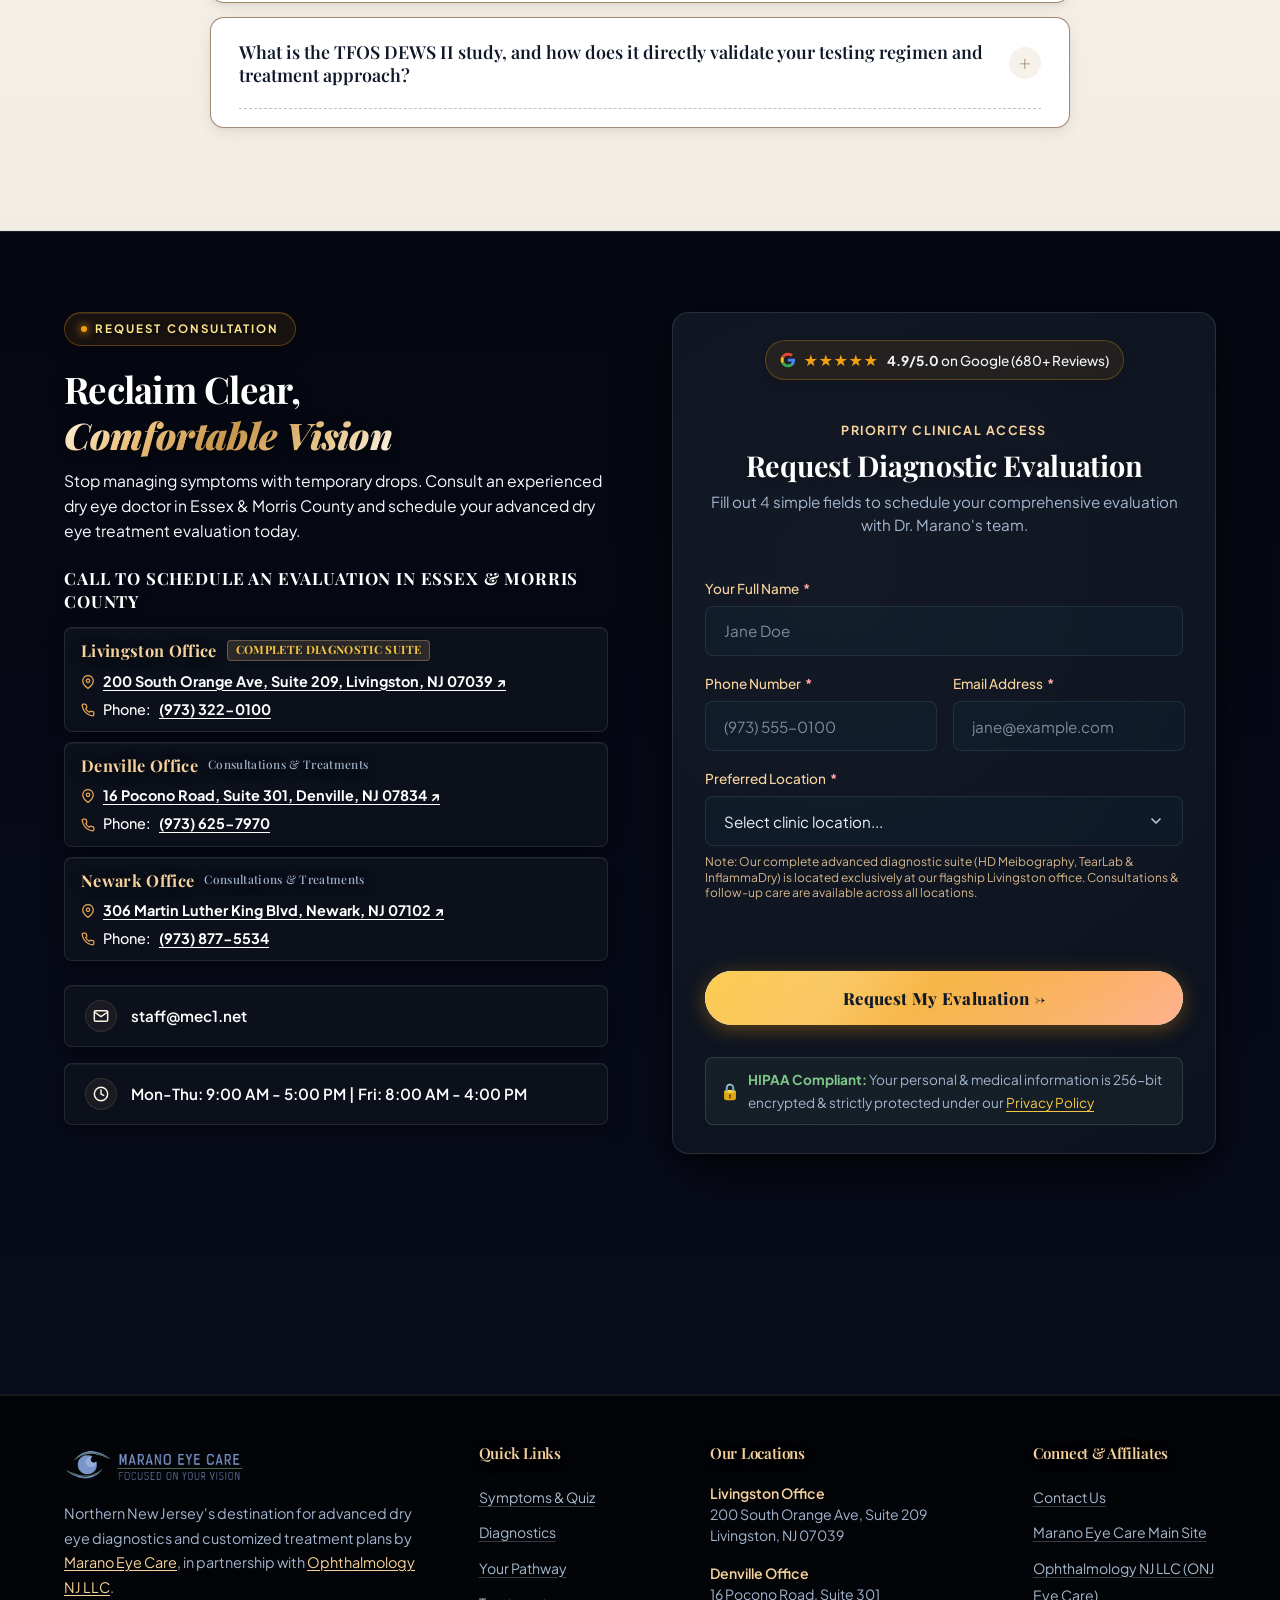
==== commit 6ae40da7: "feat(seo): enrich schema graph, optimize images to webp, refresh sitemap, and infuse high-intent com" ====
--- a/index.html
+++ b/index.html
@@ -92,8 +92,13 @@
           "logo": "https://maranoeyecare.com/assets/marano_logo.png",
           "image": "https://dryeye.maranoeye.com/assets/meibography_scan.webp",
           "description": "New Jersey's premier dry eye care center specializing in advanced, FDA-cleared diagnostics and customized, root-cause treatments.",
-          "telephone": "(973) 322-0100",
+          "telephone": "+1-973-322-0100",
           "medicalSpecialty": "Ophthalmology",
+          "sameAs": [
+            "https://maranoeyecare.com",
+            "https://www.facebook.com/maranoeyecare",
+            "https://www.instagram.com/maranoeyecare"
+          ],
           "knowsAbout": ["Dry Eye Syndrome", "Meibomian Gland Dysfunction", "TearCare", "Punctal Plugs", "AmbioDisk"],
           "priceRange": "$$",
           "aggregateRating": {
@@ -119,7 +124,7 @@
           "@id": "https://maranoeyecare.com/#livingston",
           "name": "Marano Eye Care - Livingston Office",
           "image": "https://dryeye.maranoeye.com/assets/meibography_scan.webp",
-          "telephone": "(973) 322-0100",
+          "telephone": "+1-973-322-0100",
           "hasMap": "https://maps.google.com/?q=200+South+Orange+Ave+Suite+209+Livingston+NJ+07039",
           "parentOrganization": { "@id": "https://maranoeyecare.com/#organization" },
           "address": {
@@ -154,7 +159,7 @@
           "@id": "https://maranoeyecare.com/#denville",
           "name": "Marano Eye Care - Denville Office",
           "image": "https://dryeye.maranoeye.com/assets/meibography_scan.webp",
-          "telephone": "(973) 625-7970",
+          "telephone": "+1-973-625-7970",
           "hasMap": "https://maps.google.com/?q=16+Pocono+Road+Suite+301+Denville+NJ+07834",
           "parentOrganization": { "@id": "https://maranoeyecare.com/#organization" },
           "address": {
@@ -187,7 +192,7 @@
           "@id": "https://maranoeyecare.com/#newark",
           "name": "Marano Eye Care - Newark Office",
           "image": "https://dryeye.maranoeye.com/assets/meibography_scan.webp",
-          "telephone": "(973) 877-5534",
+          "telephone": "+1-973-877-5534",
           "hasMap": "https://maps.google.com/?q=306+Martin+Luther+King+Blvd+Newark+NJ+07102",
           "parentOrganization": { "@id": "https://maranoeyecare.com/#organization" },
           "address": {
@@ -219,8 +224,12 @@
           "@id": "https://maranoeyecare.com/#physician",
           "name": "Dr. Matthew J. Marano, Jr., MD",
           "image": "https://dryeye.maranoeye.com/assets/dr_marano.webp",
-          "telephone": "(973) 322-0100",
+          "telephone": "+1-973-322-0100",
           "medicalSpecialty": "Ophthalmology",
+          "sameAs": [
+            "https://www.healthgrades.com/physician/dr-matthew-marano-276h7",
+            "https://www.rwjbh.org/doctors/matthew-j-marano-md/"
+          ],
           "affiliation": { "@id": "https://maranoeyecare.com/#organization" },
           "address": {
             "@type": "PostalAddress",
@@ -245,9 +254,12 @@
           "@type": "Physician",
           "@id": "https://maranoeyecare.com/#physician-raouf",
           "name": "Dr. Sherief Raouf, MD",
-          "image": "https://dryeye.maranoeye.com/assets/dr_raouf.jpg",
-          "telephone": "(973) 322-0100",
+          "image": "https://dryeye.maranoeye.com/assets/dr_raouf.webp",
+          "telephone": "+1-973-322-0100",
           "medicalSpecialty": "Ophthalmology",
+          "sameAs": [
+            "https://www.doximity.com/pub/sherief-raouf-md"
+          ],
           "affiliation": { "@id": "https://maranoeyecare.com/#organization" },
           "alumniOf": [
             {
@@ -283,8 +295,8 @@
           "@type": "Physician",
           "@id": "https://maranoeyecare.com/#physician-decker",
           "name": "Dr. Edward Decker, MD",
-          "image": "https://dryeye.maranoeye.com/assets/dr_decker.jpg",
-          "telephone": "(973) 322-0100",
+          "image": "https://dryeye.maranoeye.com/assets/dr_decker.webp",
+          "telephone": "+1-973-322-0100",
           "medicalSpecialty": "Ophthalmology",
           "affiliation": { "@id": "https://maranoeyecare.com/#organization" },
           "knowsAbout": [
@@ -337,6 +349,7 @@
         {
           "@type": "FAQPage",
           "@id": "https://dryeye.maranoeye.com/#faq",
+          "name": "Chronic Dry Eye Evaluation & Treatment FAQ",
           "mainEntity": [
             {
               "@type": "Question",
@@ -404,7 +417,7 @@
           "description": "Comprehensive clinical guide to chronic dry eye diagnosis, TFOS DEWS II protocol, and root-cause treatments across Livingston, Denville, and Newark, NJ.",
           "about": { "@id": "https://maranoeyecare.com/#condition" },
           "reviewedBy": { "@id": "https://maranoeyecare.com/#physician" },
-          "lastReviewed": "2026-09-28",
+          "lastReviewed": "2026-10-16",
           "medicalAudience": {
             "@type": "MedicalAudience",
             "audienceType": "Patients"
@@ -488,7 +501,7 @@
                 <span>Accepting New Patients • Livingston • Denville • Newark</span>
             </div>
             <h1 class="reveal reveal-delay-1" data-dtr="headline">New Jersey's Leading <br /><span class="gradient-text">Dry Eye Specialists</span></h1>
-            <p class="subtitle reveal reveal-delay-2" data-dtr="subheadline">Break free from the endless cycle of temporary eye drops. In one 45-minute comprehensive evaluation at our Livingston diagnostic suite, Dr. Marano's team pinpoints the exact biological root cause of your symptoms, restoring your natural tear film to resolve chronic burning, grittiness, and screen fatigue.</p>
+            <p class="subtitle reveal reveal-delay-2" data-dtr="subheadline">Break free from the endless cycle of temporary eye drops. In one 45-minute comprehensive evaluation at our Livingston diagnostic suite, Dr. Marano's team pinpoints the biological root cause of your symptoms, delivering targeted dry eye treatment in NJ to restore your natural tear film and eliminate chronic burning, grittiness, and screen fatigue.</p>
             <div class="hero-buttons reveal reveal-delay-3">
                 <a href="#treatments" class="btn btn-primary btn-glow">Explore Treatments</a>
                 <a href="#contact" class="btn btn-outline">Book an Appointment</a>
@@ -1589,8 +1602,8 @@
         <div class="container">
             <div class="section-header reveal">
                 <span class="luxury-subtitle">Therapeutic Solutions</span>
-                <h2><span class="gradient-text">Advanced Treatments</span></h2>
-                <p>Your specialist matches your therapy directly to your diagnostic results. Below is an overview of the targeted prescription medications and in-office procedures we provide.</p>
+                <h2><span class="gradient-text">Advanced Dry Eye Treatments</span></h2>
+                <p>Looking for lasting relief rather than temporary artificial tears? Our specialists formulate customized dry eye treatment in NJ matched directly to your diagnostic scans, combining targeted prescription therapies with advanced in-office procedures.</p>
             </div>
 
             <div class="treatments-grid">
@@ -2144,7 +2157,7 @@
                     <div class="physician-card-header">
                         <div class="physician-photo-wrapper">
                             <div class="physician-photo-glow"></div>
-                            <img src="assets/dr_raouf.jpg" alt="Dr. Sherief Raouf, MD - Board-Certified Ophthalmologist and Cornea Specialist at Marano Eye Care" class="physician-photo" width="180" height="230" loading="lazy" decoding="async">
+                            <img src="assets/dr_raouf.webp" alt="Dr. Sherief Raouf, MD - Board-Certified Ophthalmologist and Cornea Specialist at Marano Eye Care" class="physician-photo" width="180" height="230" loading="lazy" decoding="async">
                         </div>
                         <div class="physician-header-content">
                             <div class="physician-card-title">
@@ -2153,7 +2166,7 @@
                             </div>
                             <div class="physician-meta-chips">
                                 <span class="physician-chip">
-                                    <svg viewBox="0 0 24 24" class="chip-icon" aria-hidden="true"><path d="M22 11.08V12a10 10 0 1 1-5.93-9.14"/><polyline points="22 4 12 14.01 9 11.01"/></svg>
+                                     <svg viewBox="0 0 24 24" class="chip-icon" aria-hidden="true"><path d="M22 11.08V12a10 10 0 1 1-5.93-9.14"/><polyline points="22 4 12 14.01 9 11.01"/></svg>
                                     ABO Board Certified
                                 </span>
                                 <span class="physician-chip physician-chip-fellow">
@@ -2215,7 +2228,7 @@
                     <div class="physician-card-header">
                         <div class="physician-photo-wrapper">
                             <div class="physician-photo-glow"></div>
-                            <img src="assets/dr_decker.jpg" alt="Dr. Edward Decker, MD - Board-Certified Comprehensive Ophthalmologist at Marano Eye Care" class="physician-photo" width="180" height="230" loading="lazy" decoding="async">
+                            <img src="assets/dr_decker.webp" alt="Dr. Edward Decker, MD - Board-Certified Comprehensive Ophthalmologist at Marano Eye Care" class="physician-photo" width="180" height="230" loading="lazy" decoding="async">
                         </div>
                         <div class="physician-header-content">
                             <div class="physician-card-title">
@@ -2372,7 +2385,7 @@
                             <p class="testimonial-quote">"Years of screen-time burning left me dreading every workday. After a LipiView® scan revealed blocked Meibomian glands, Dr. Marano started me on Xiidra®. Within six weeks, I could work a full day without constant stinging."</p>
                             <div class="testimonial-profile">
                                 <div class="testimonial-avatar-wrapper">
-                                    <img src="assets/patient_maria.jpg" alt="Maria T., typing her review on her computer screen" class="testimonial-avatar" width="48" height="48" loading="lazy" decoding="async">
+                                    <img src="assets/patient_maria.webp" alt="Maria T., typing her review on her computer screen" class="testimonial-avatar" width="48" height="48" loading="lazy" decoding="async">
                                 </div>
                                 <div>
                                     <div class="testimonial-author testimonial-author-name">Maria T.</div>
@@ -2387,7 +2400,7 @@
                             <p class="testimonial-quote">"I tried every artificial tear on the market. Meibography showed my oil glands were severely congested. Dr. Marano treated the dysfunction with a targeted plan that actually worked, and I wish I had come in years earlier."</p>
                             <div class="testimonial-profile">
                                 <div class="testimonial-avatar-wrapper">
-                                    <img src="assets/patient_robert.jpg" alt="Robert K., writing his review on his laptop" class="testimonial-avatar" width="48" height="48" loading="lazy" decoding="async">
+                                    <img src="assets/patient_robert.webp" alt="Robert K., writing his review on his laptop" class="testimonial-avatar" width="48" height="48" loading="lazy" decoding="async">
                                 </div>
                                 <div>
                                     <div class="testimonial-author testimonial-author-name">Robert K.</div>
@@ -2402,7 +2415,7 @@
                             <p class="testimonial-quote">"They showed me infrared images of my actual tear glands and explained exactly why my drops weren't working. Understanding the science behind my dry eye made me trust the treatment plan completely."</p>
                             <div class="testimonial-profile">
                                 <div class="testimonial-avatar-wrapper">
-                                    <img src="assets/patient_susan.jpg" alt="Susan L., writing her review on her smartphone" class="testimonial-avatar" width="48" height="48" loading="lazy" decoding="async">
+                                    <img src="assets/patient_susan.webp" alt="Susan L., writing her review on her smartphone" class="testimonial-avatar" width="48" height="48" loading="lazy" decoding="async">
                                 </div>
                                 <div>
                                     <div class="testimonial-author testimonial-author-name">Susan L.</div>
@@ -2417,7 +2430,7 @@
                             <p class="testimonial-quote">"After cataract surgery, my dry eye worsened significantly. Punctal plugs combined with Xiidra® gave me comfortable vision for the first time in years, letting me read and drive at night without painful glare."</p>
                             <div class="testimonial-profile">
                                 <div class="testimonial-avatar-wrapper">
-                                    <img src="assets/patient_patricia.jpg" alt="Patricia M., writing her review on her desktop computer" class="testimonial-avatar" width="48" height="48" loading="lazy" decoding="async">
+                                    <img src="assets/patient_patricia.webp" alt="Patricia M., writing her review on her desktop computer" class="testimonial-avatar" width="48" height="48" loading="lazy" decoding="async">
                                 </div>
                                 <div>
                                     <div class="testimonial-author testimonial-author-name">Patricia M.</div>
@@ -2659,7 +2672,7 @@
                 <div class="cta-info reveal">
                     <span class="luxury-subtitle">Request Consultation</span>
                     <h2>Reclaim Clear, <span class="serif-italic text-pop-gold">Comfortable Vision</span></h2>
-                    <p>Stop managing symptoms with temporary drops. Request a comprehensive diagnostic scan and begin your pathway to lasting comfort today.</p>
+                    <p>Stop managing symptoms with temporary drops. Consult an experienced dry eye doctor in Essex &amp; Morris County and schedule your advanced dry eye treatment evaluation today.</p>
 
                     <h3 class="cta-locations-heading">Call to Schedule an Evaluation in Essex &amp; Morris County</h3>
                     <div class="cta-locations-list">
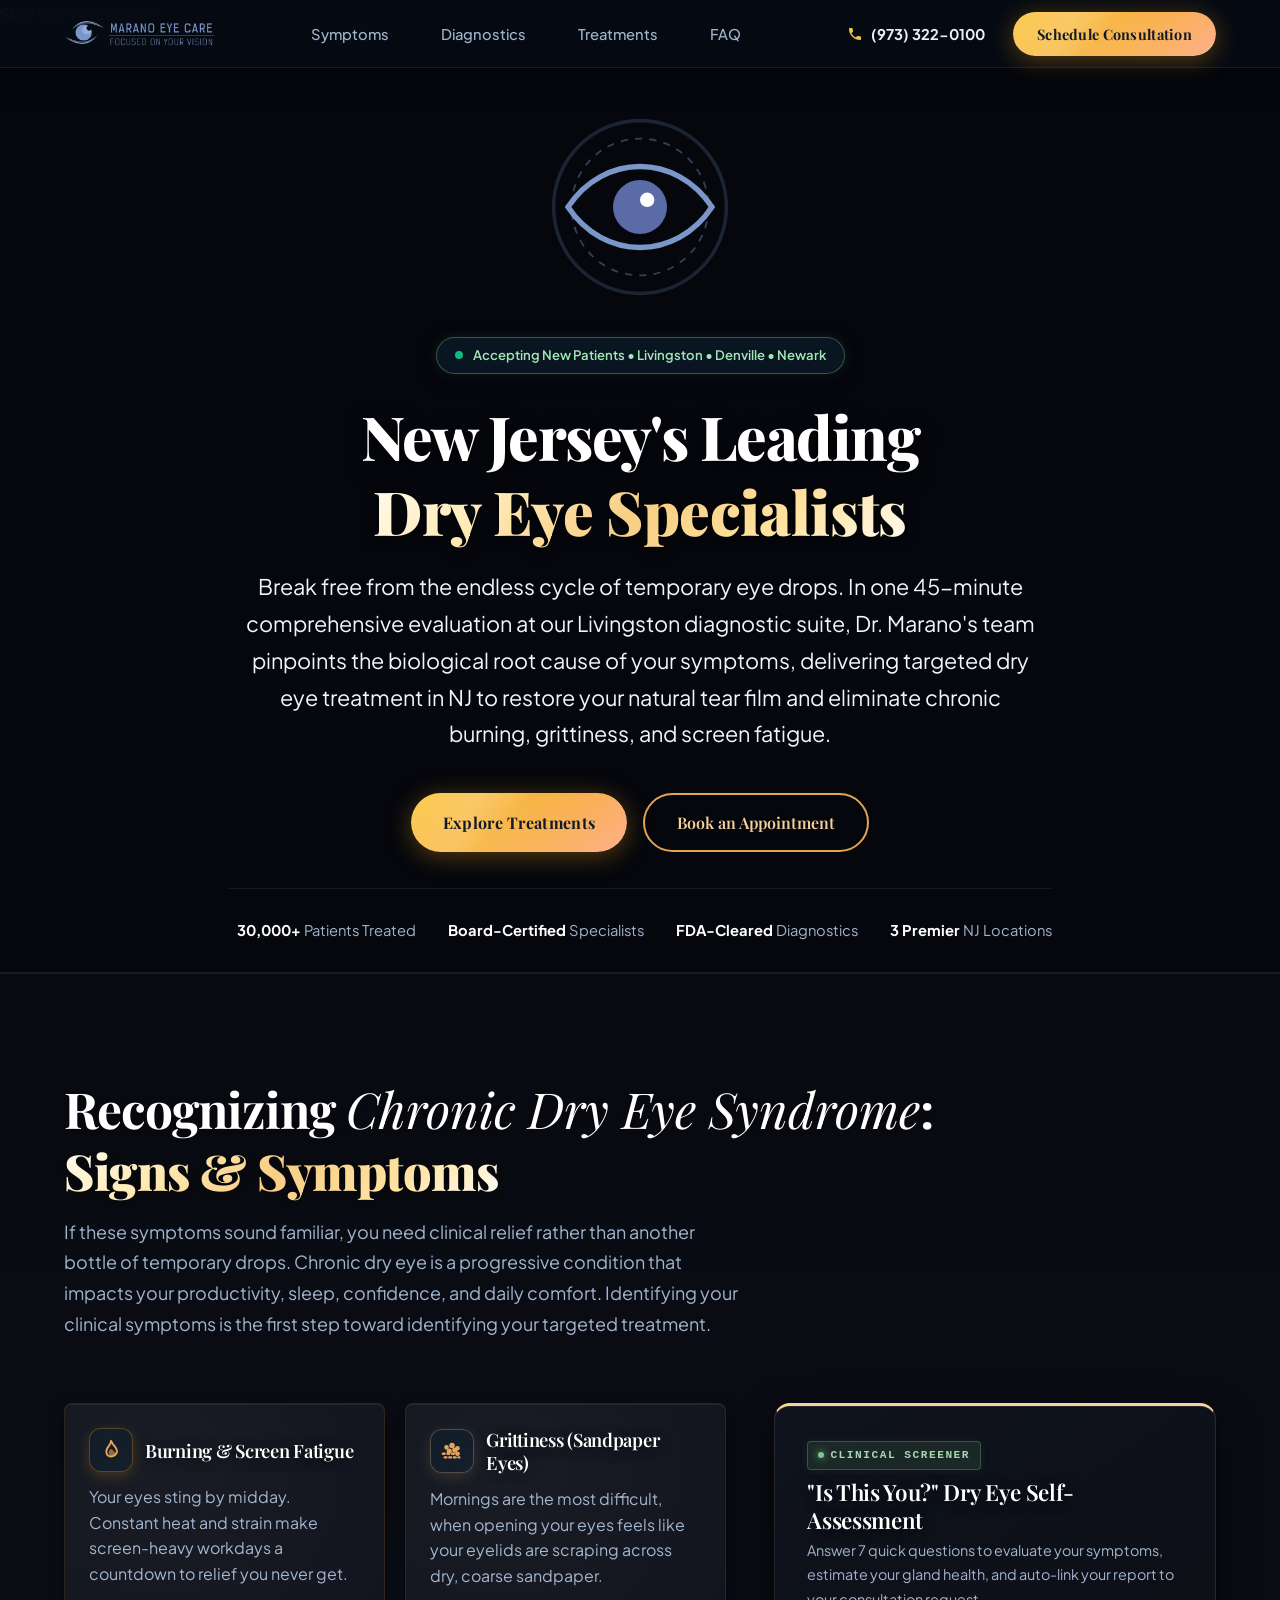
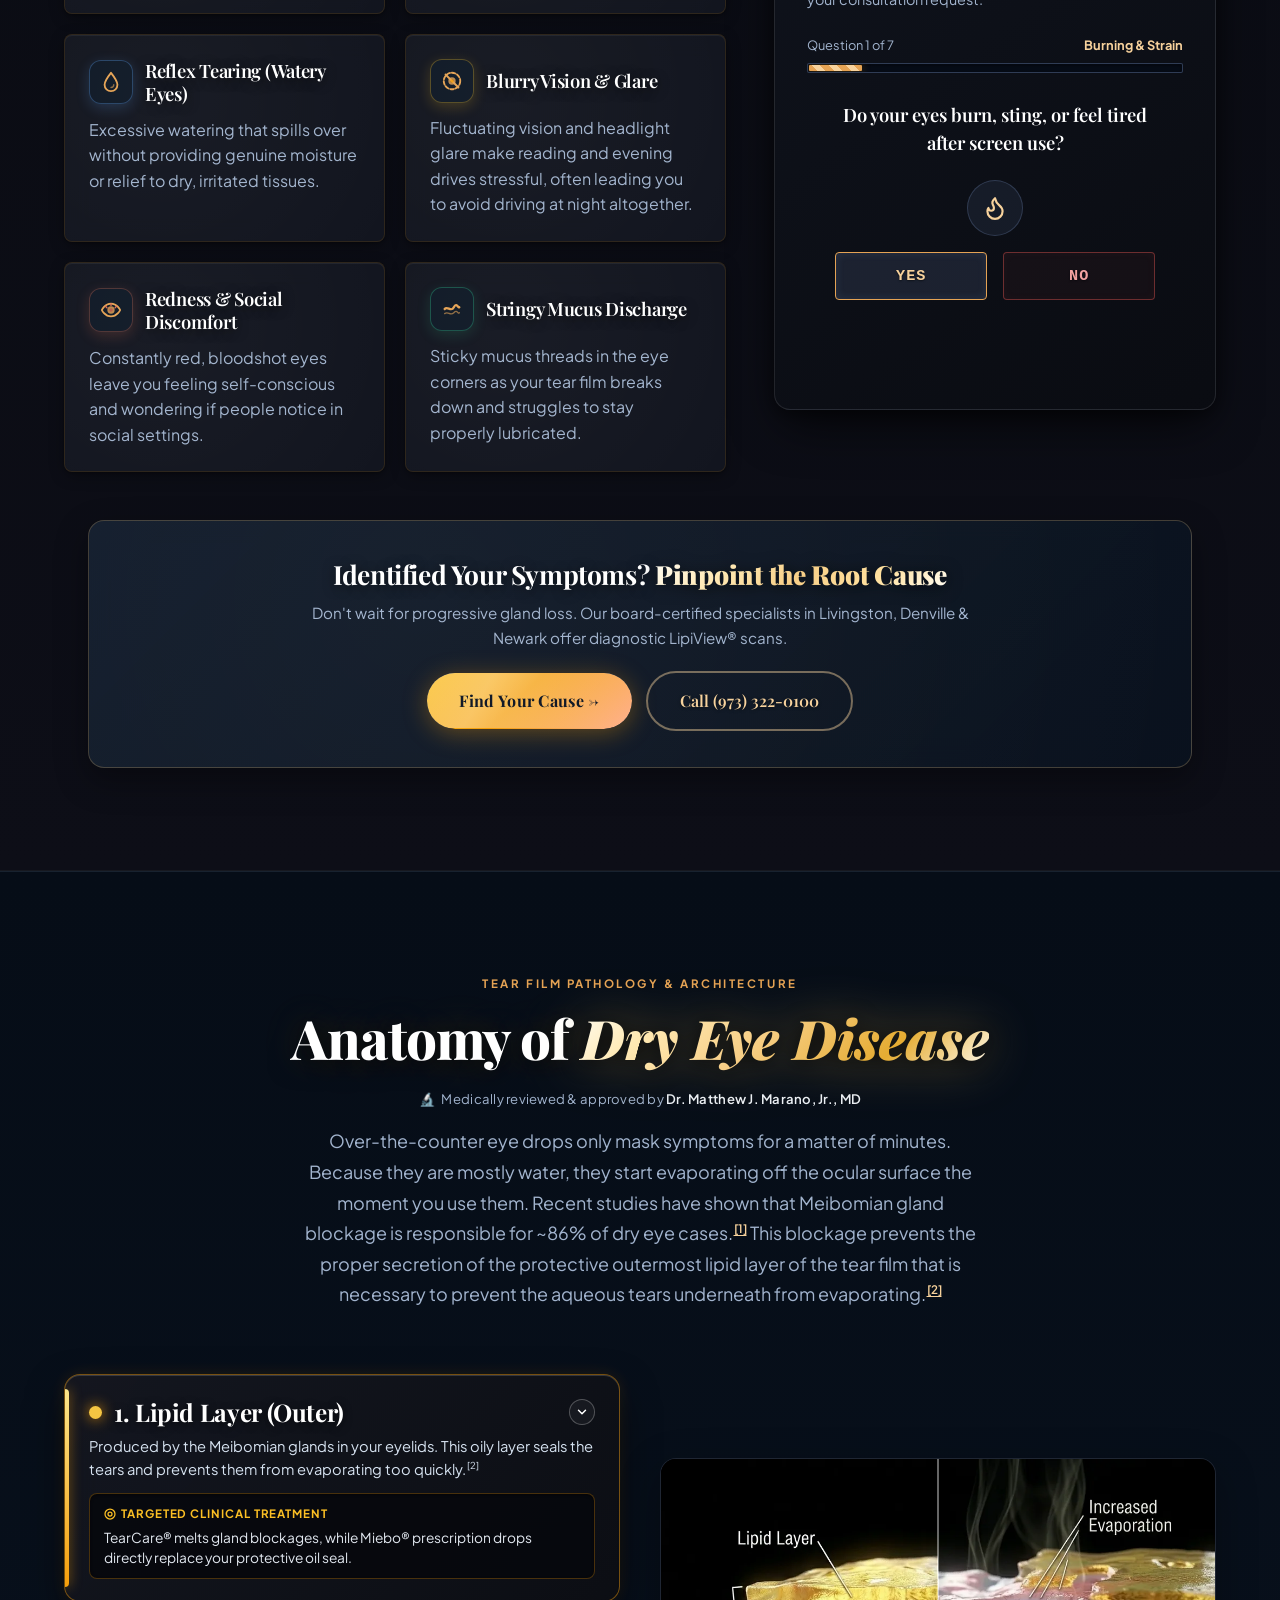
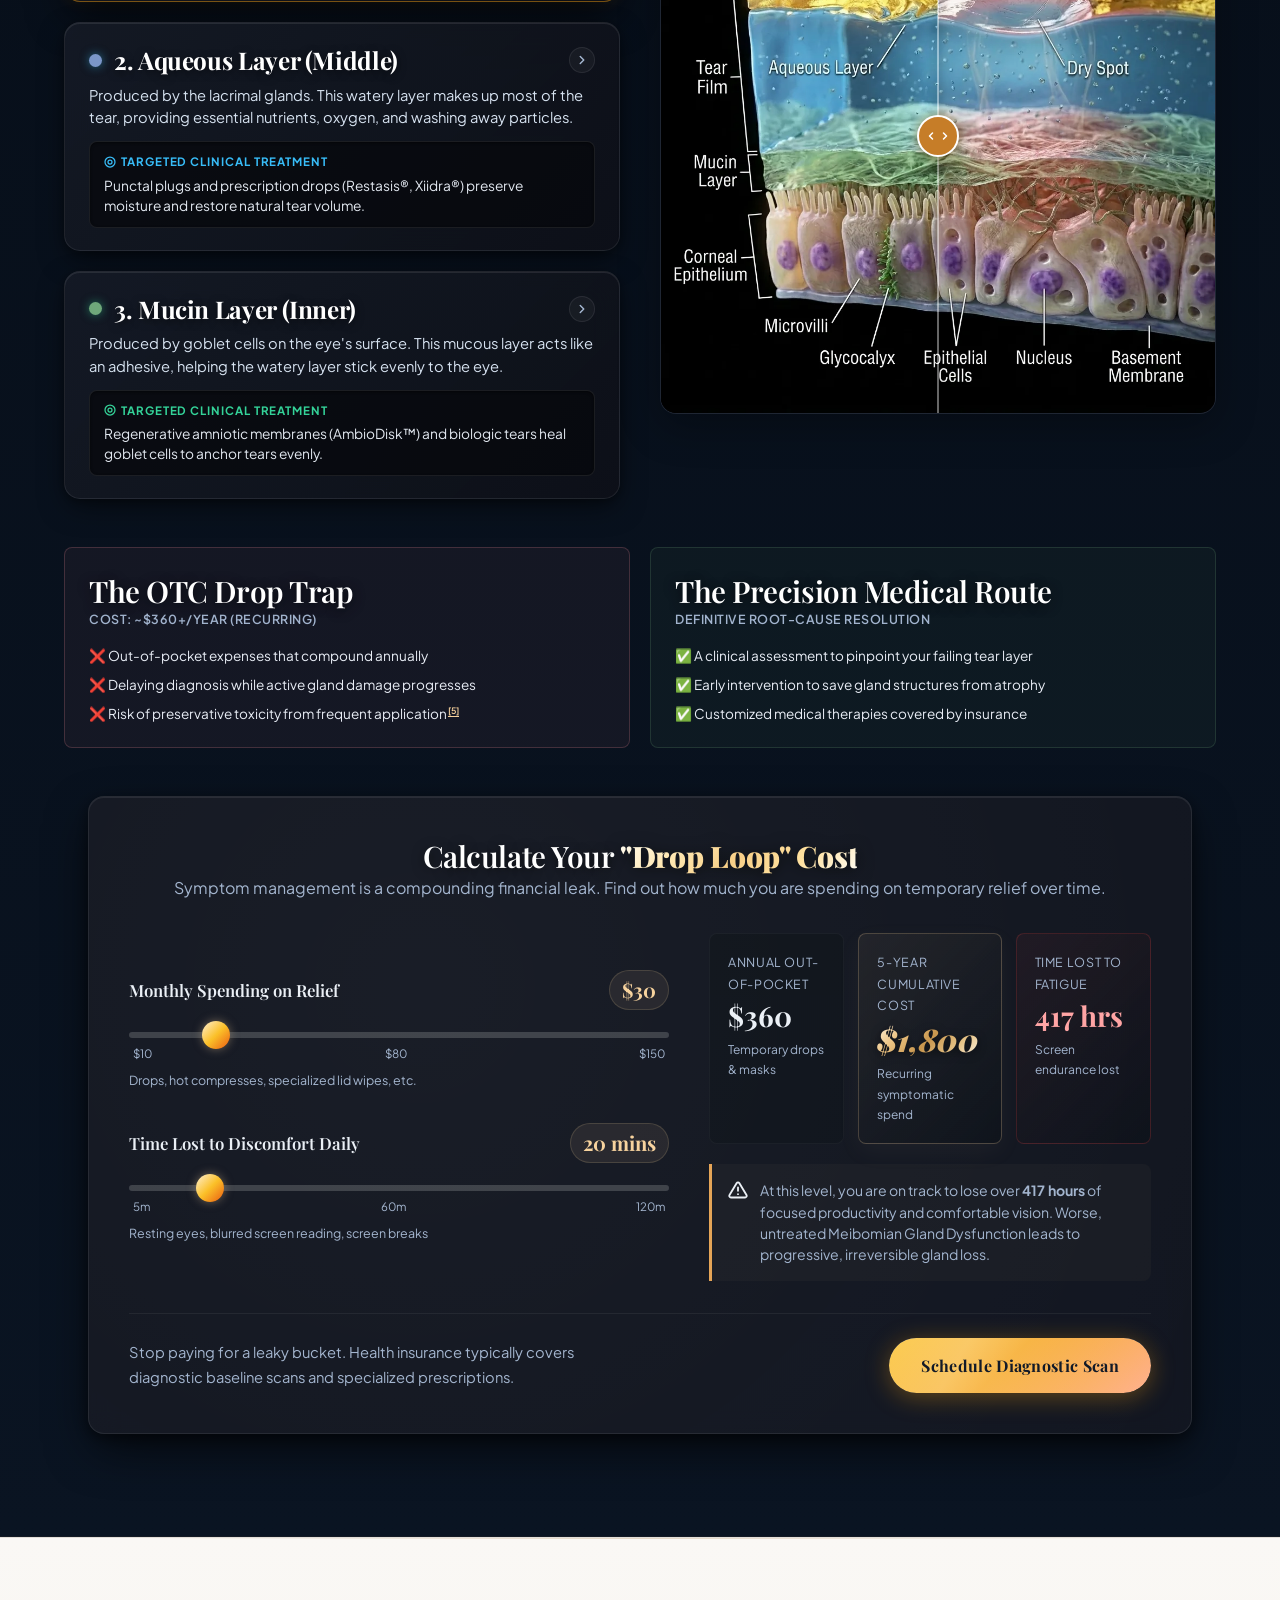
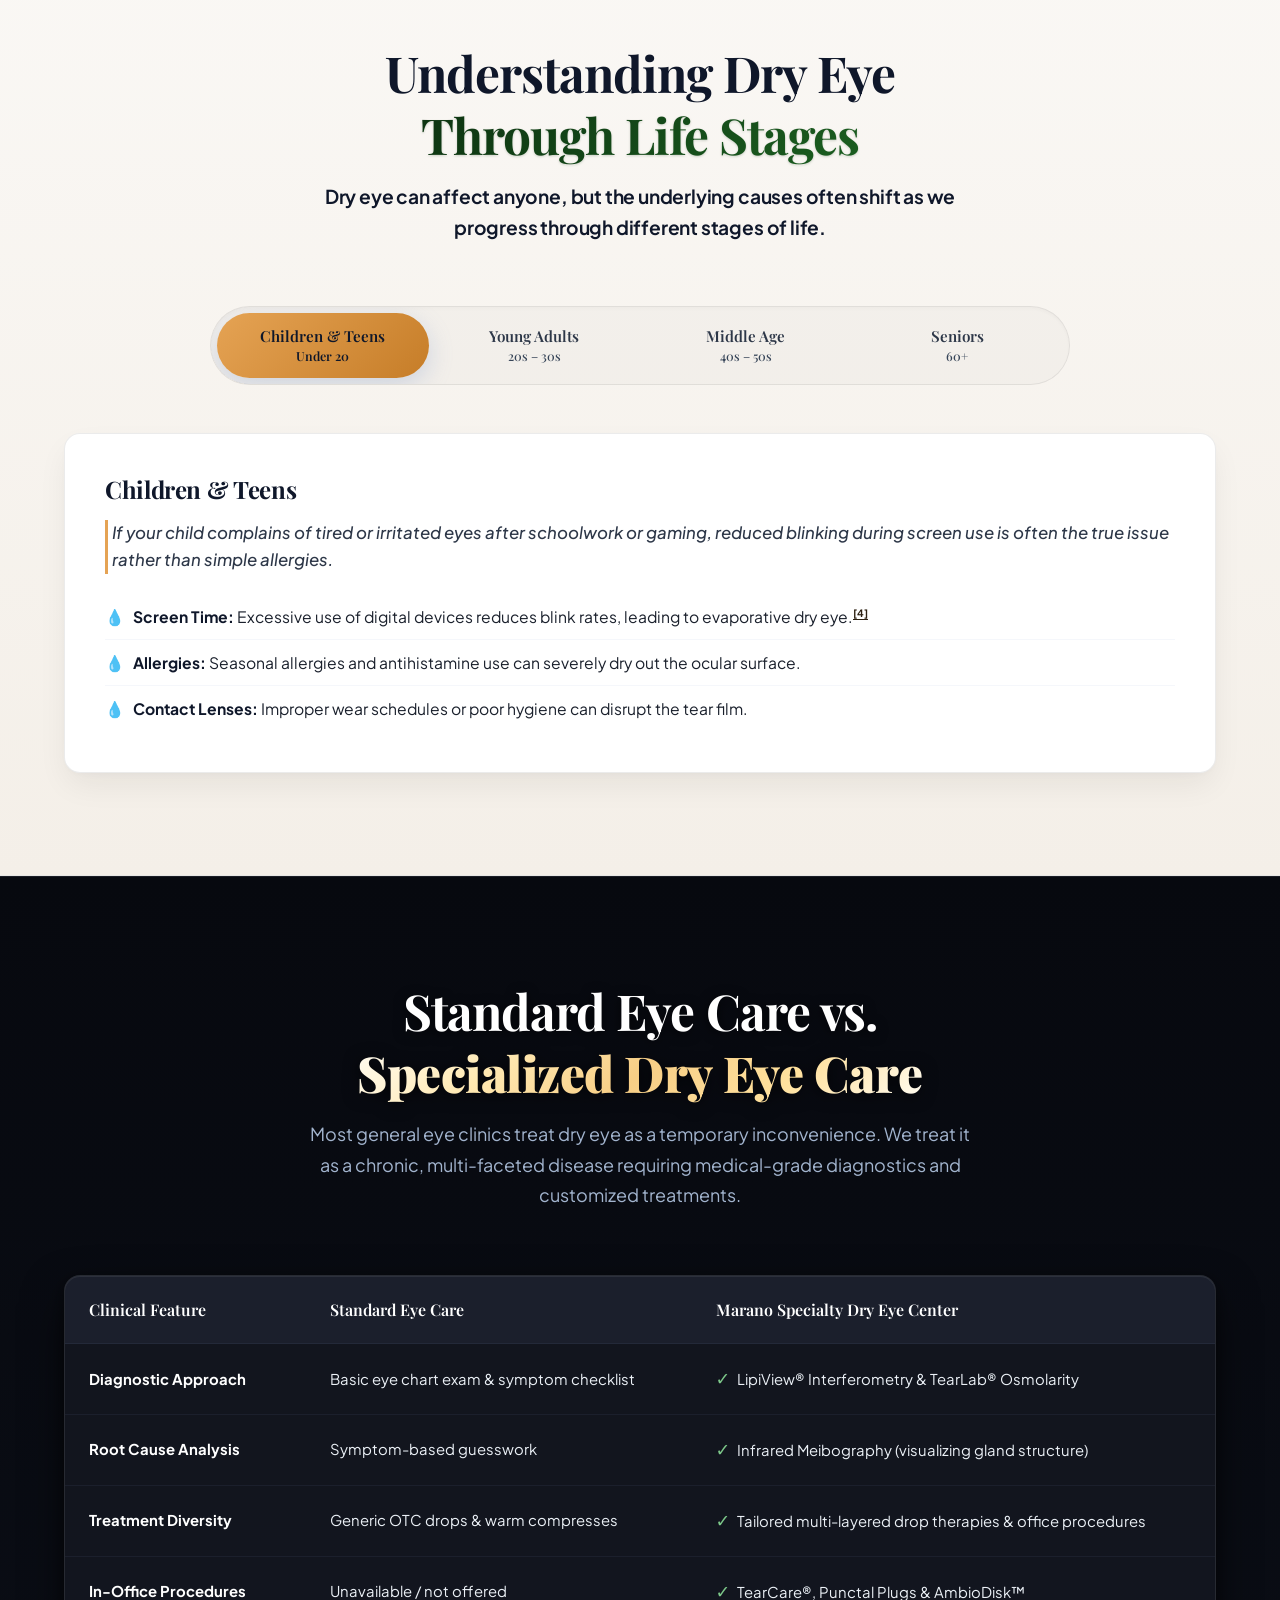
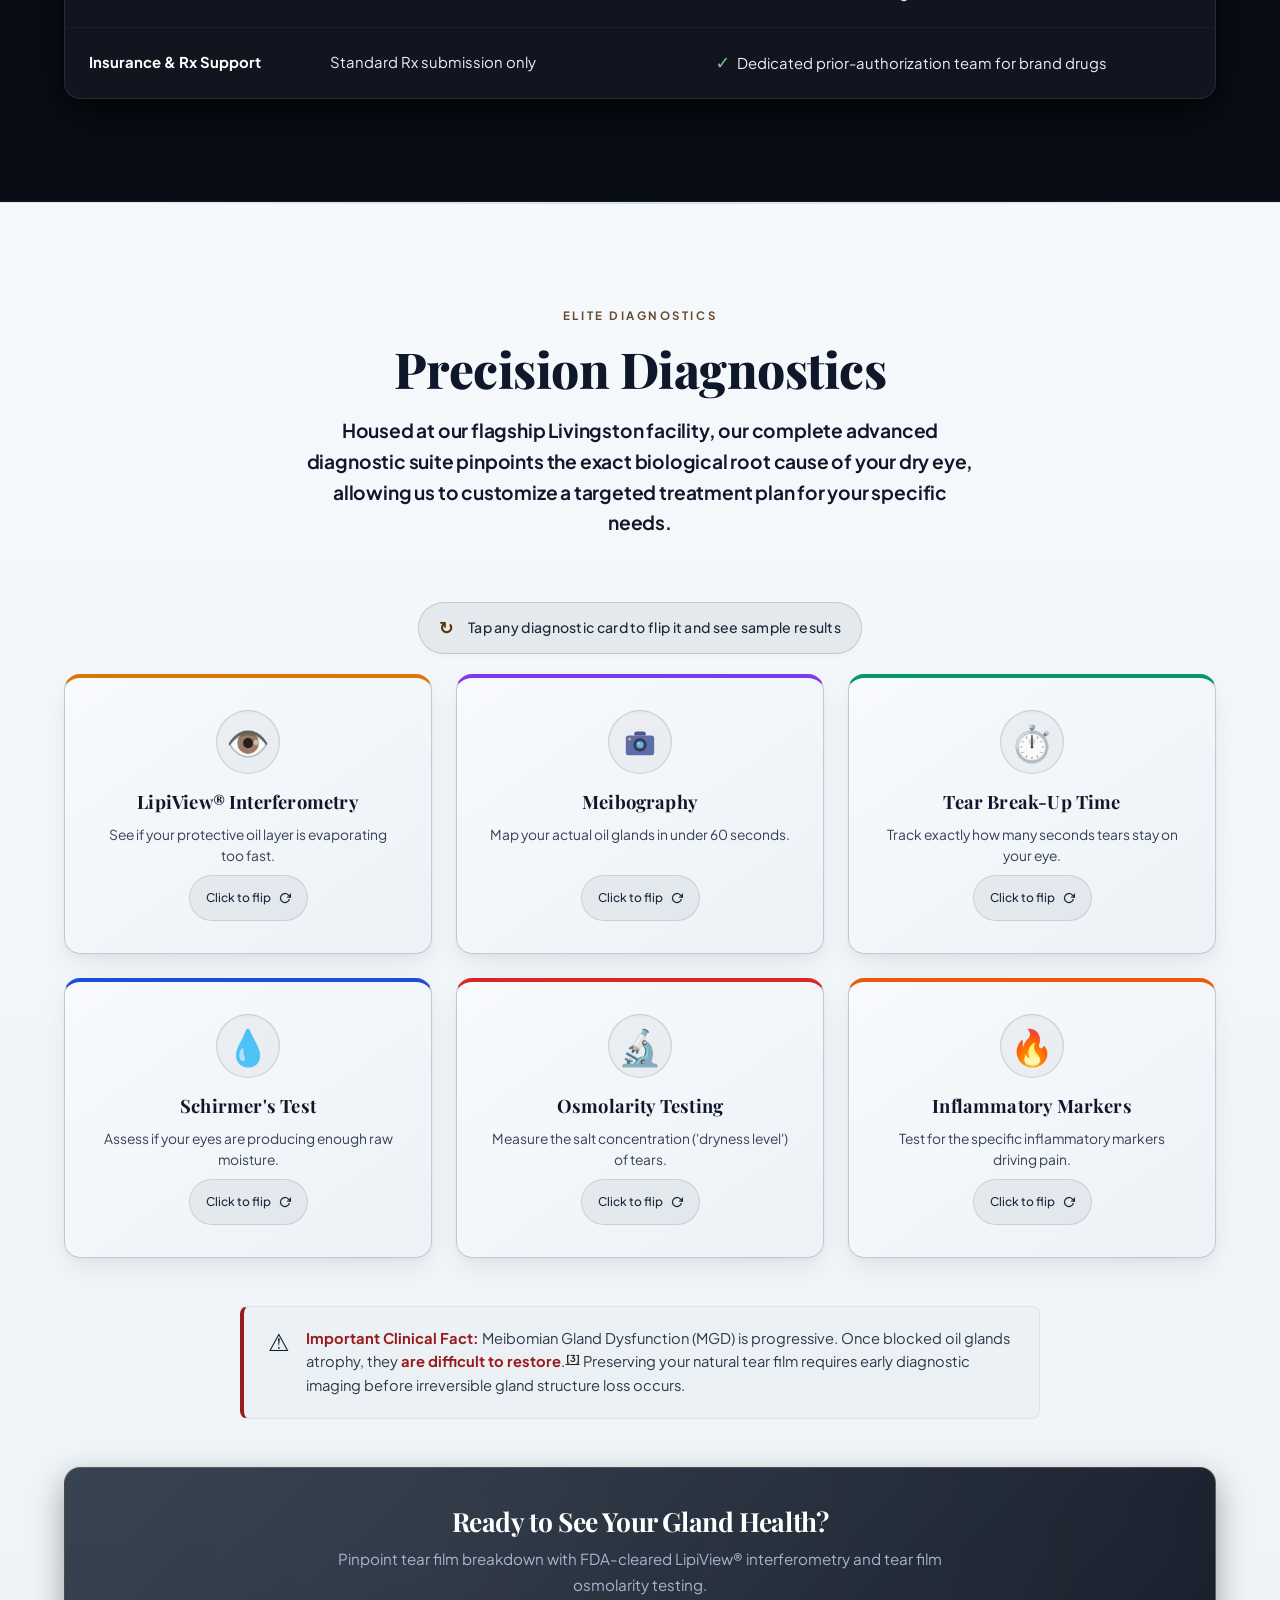
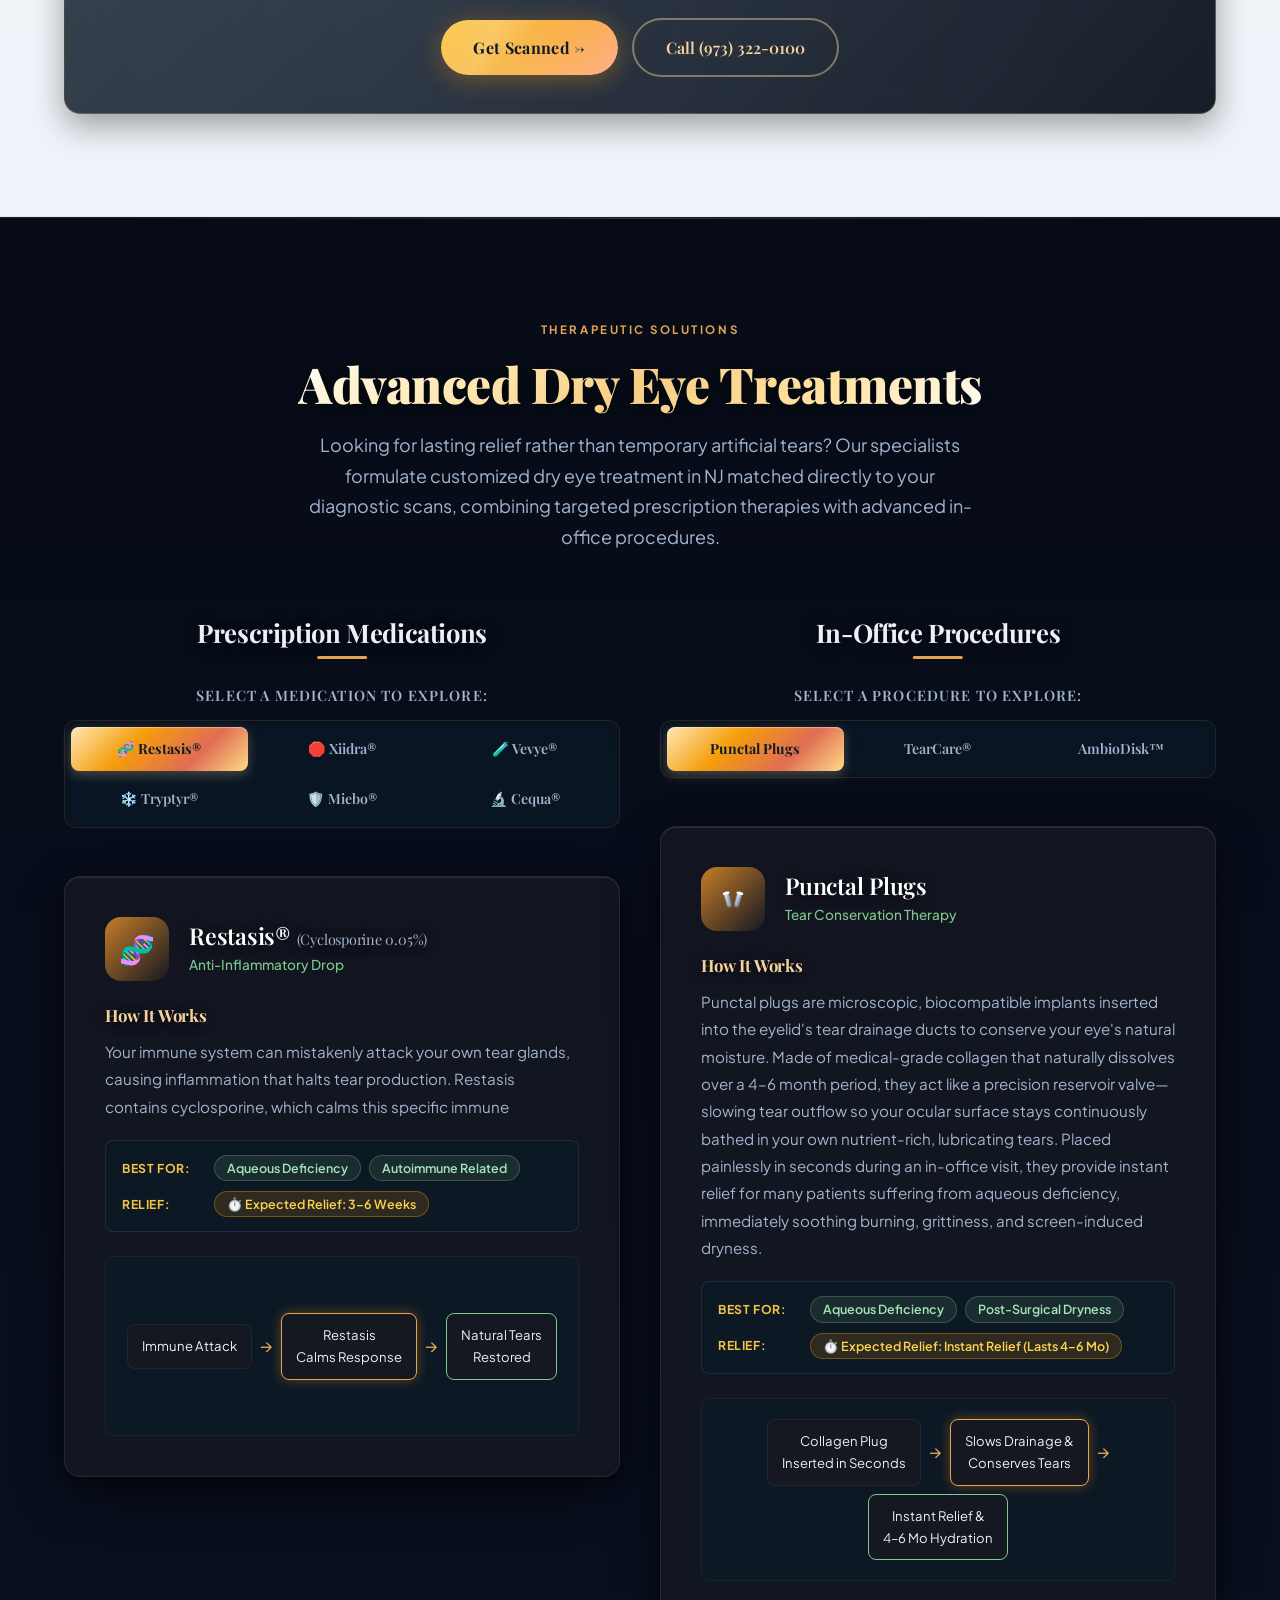
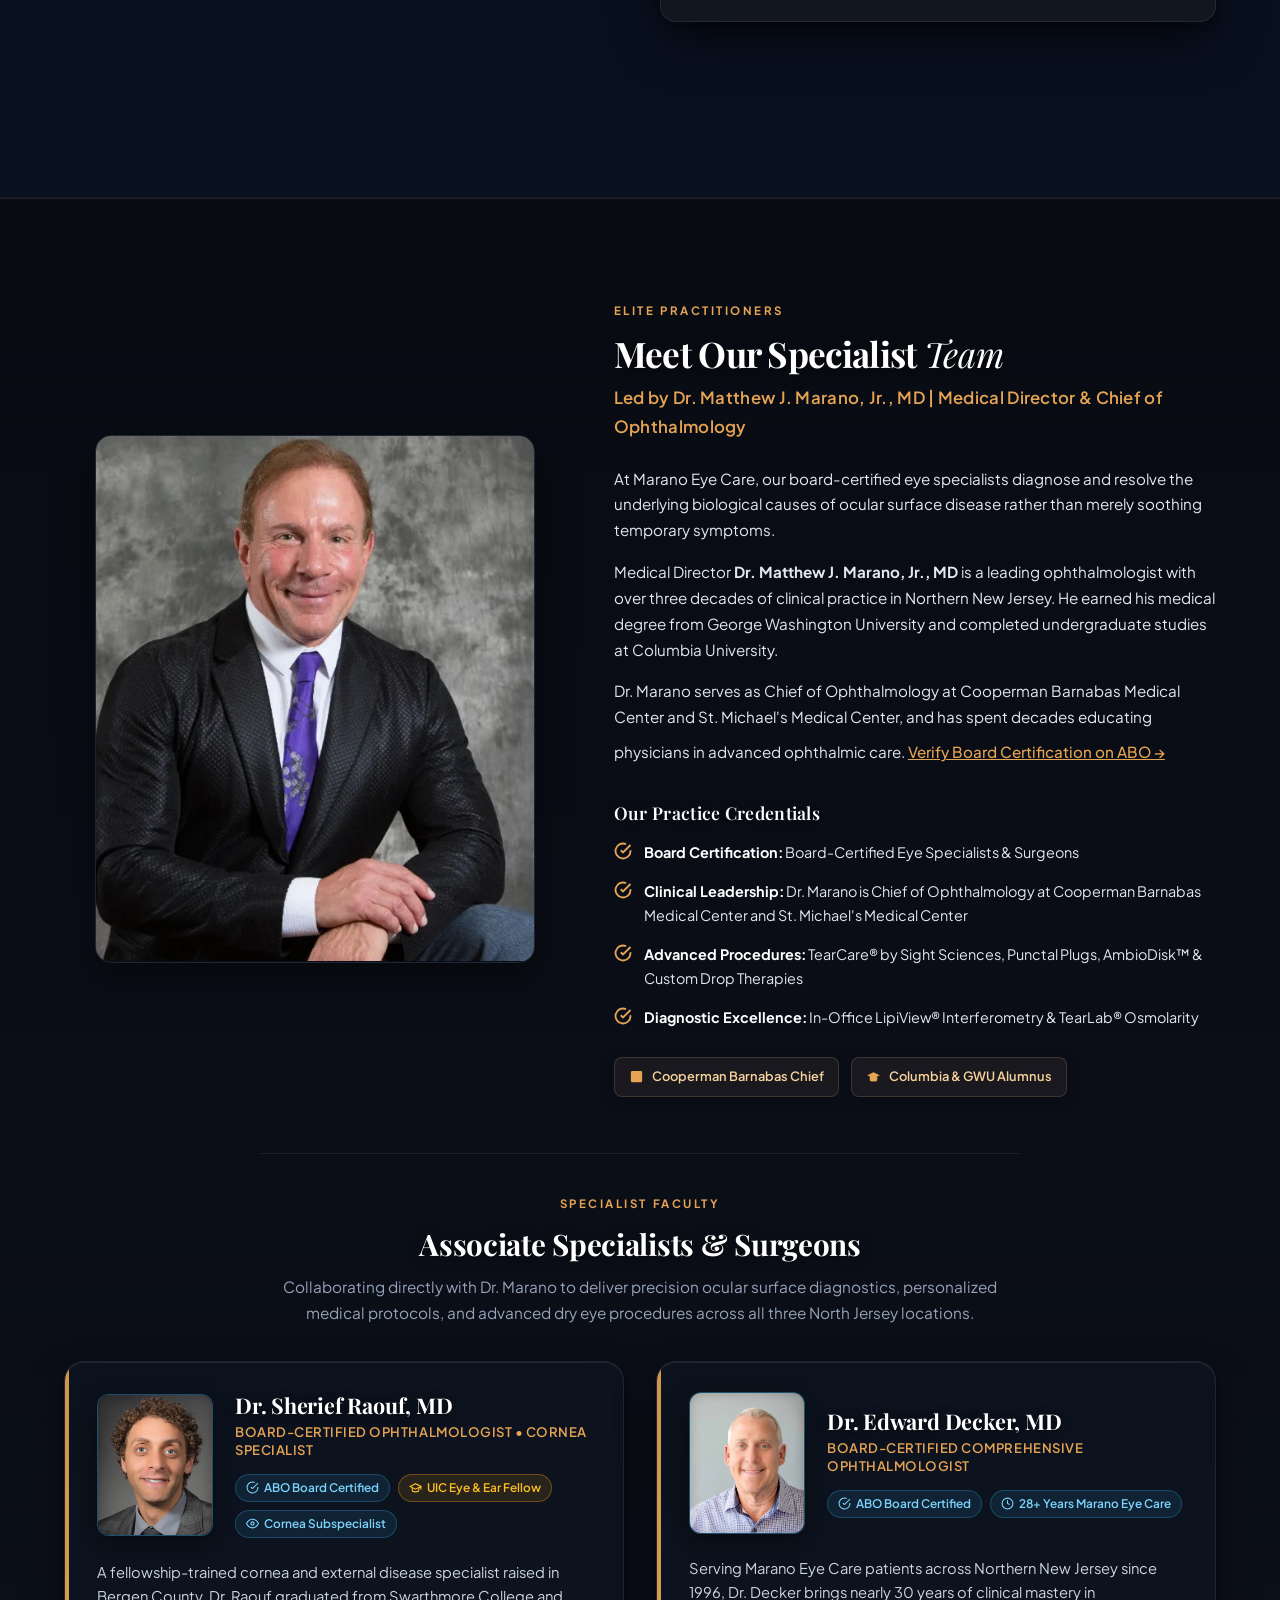
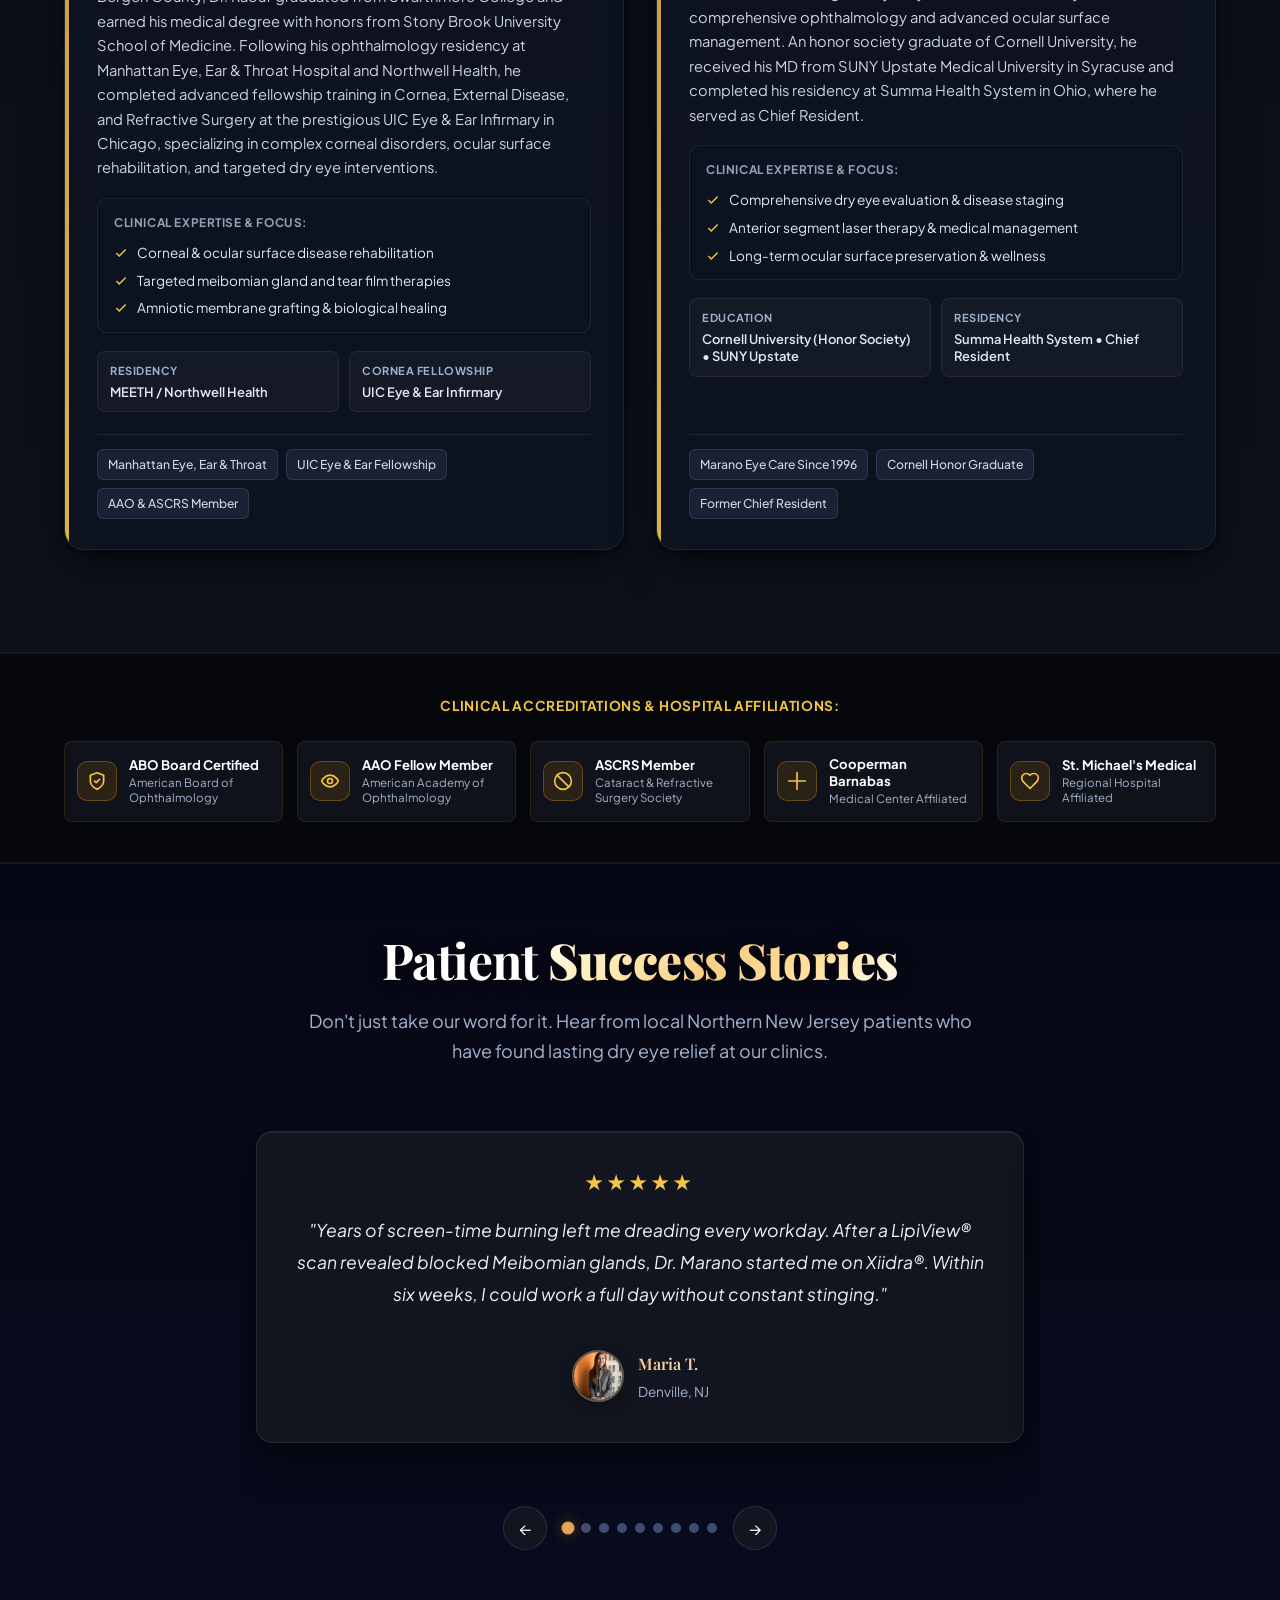
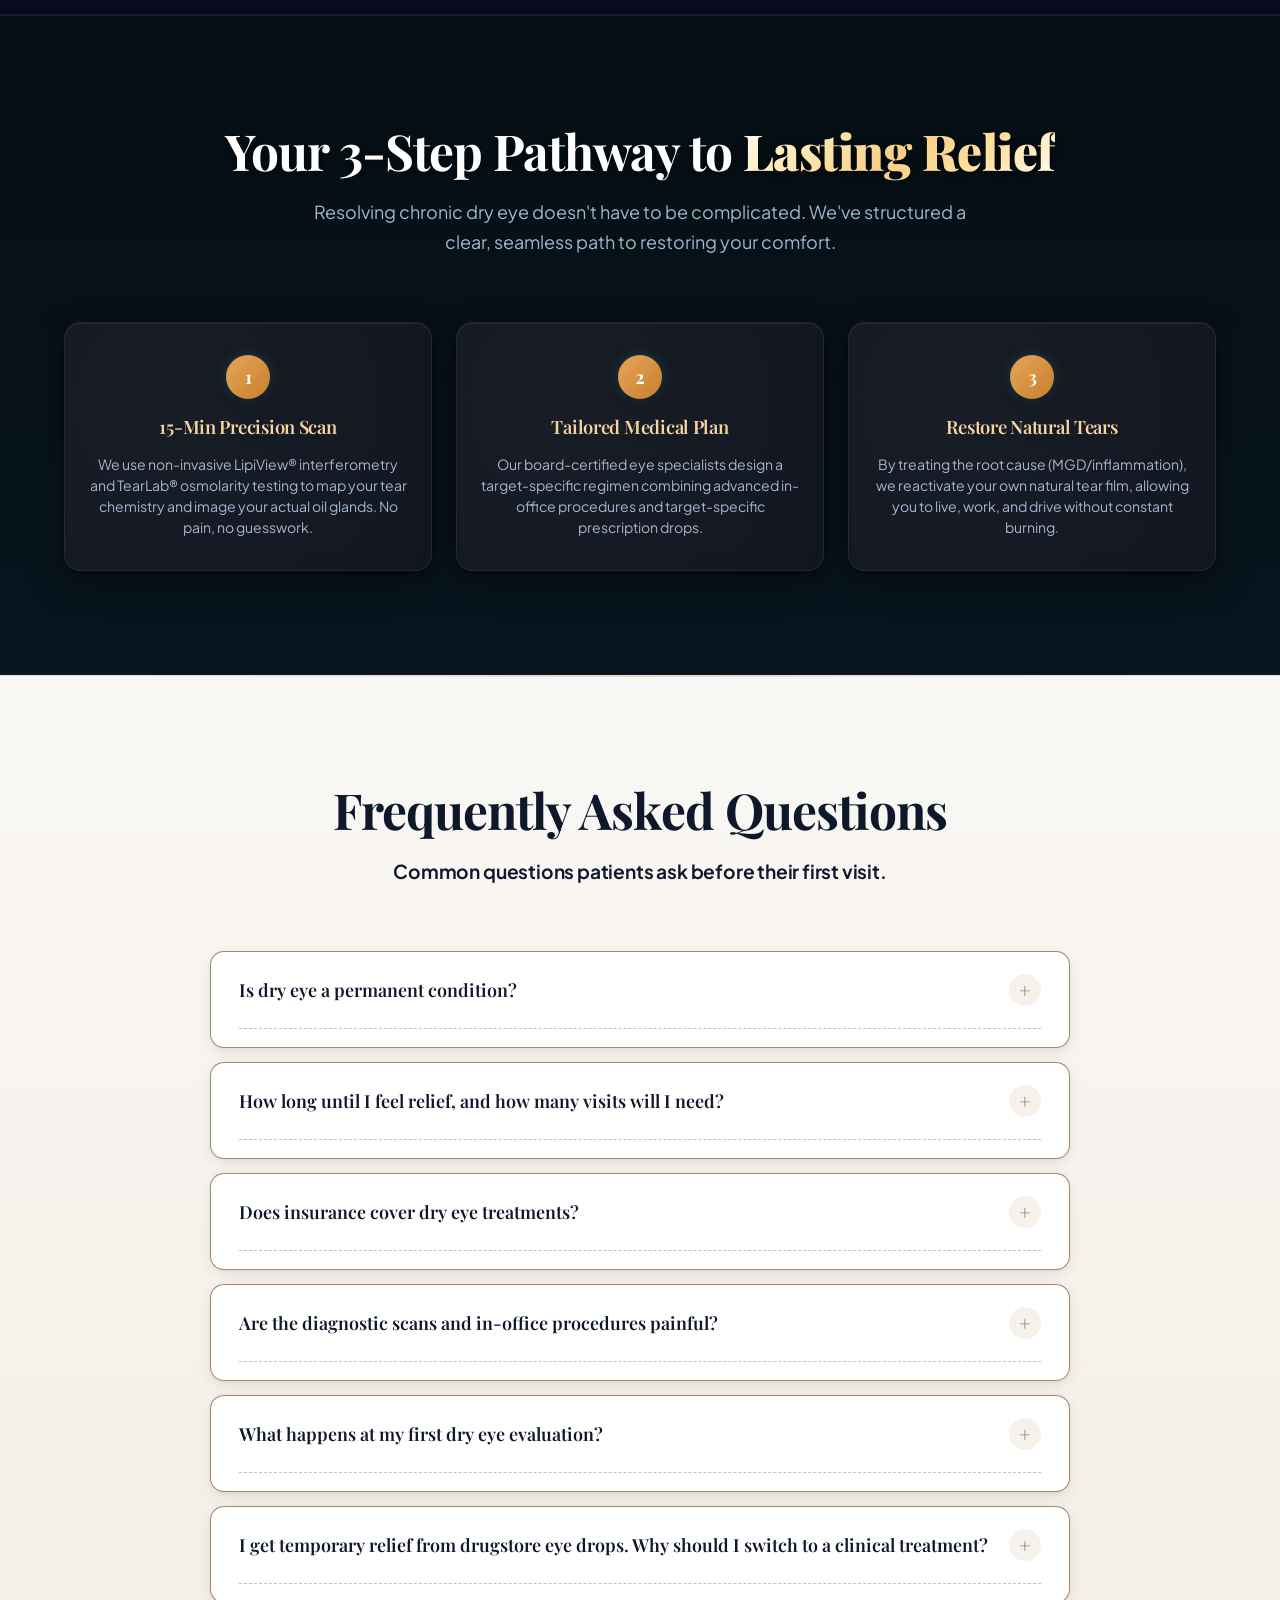
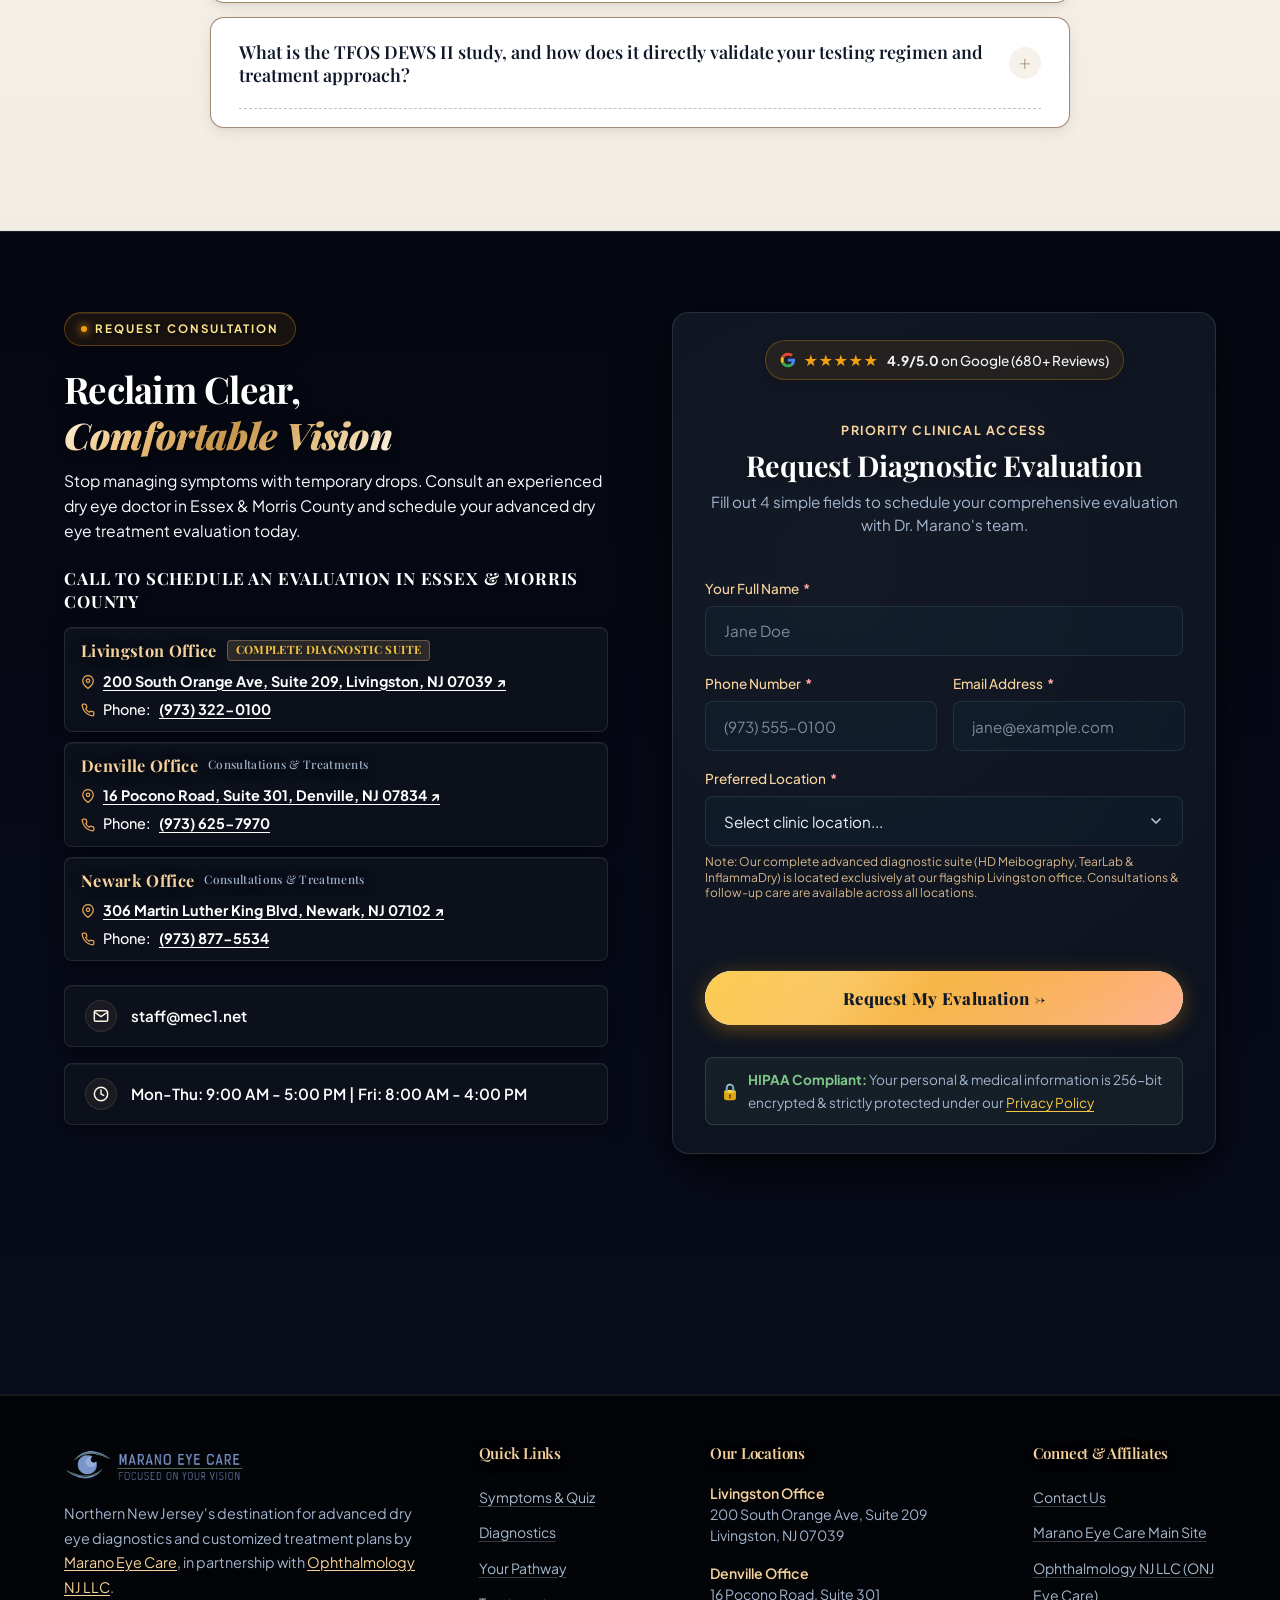
==== commit 5de5cce2: "feat(tracking): isolate GA4 tracking to G-17CP7KDR02, capture GCLID/UTMs, add Enhanced Conversions, " ====
--- a/index.html
+++ b/index.html
@@ -1,2977 +1,5978 @@
 <!DOCTYPE html>
+
 <html lang="en">
 
+
+
     <head>
+
     <meta charset="UTF-8">
+
     <meta name="viewport" content="width=device-width, initial-scale=1.0">
 
+
+
     <!-- Google tag (gtag.js) - Google Analytics 4 & Ads -->
+
     <script async src="https://www.googletagmanager.com/gtag/js?id=G-17CP7KDR02"></script>
+
     <script>
+
       window.dataLayer = window.dataLayer || [];
+
       function gtag(){dataLayer.push(arguments);}
+
       gtag('js', new Date());
 
+
+
       // Google Analytics 4 (Measurement ID: G-17CP7KDR02 | Web Stream ID: 15006766448)
+
       gtag('config', 'G-17CP7KDR02', {
+
         stream_id: '15006766448',
+
         send_page_view: true,
+
         cookie_flags: 'SameSite=None;Secure',
-        cookie_domain: 'auto',
+
+        cookie_domain: 'dryeye.maranoeye.com',
+
+        cookie_prefix: 'mec_dryeye',
+
         cookie_update: true,
+
         allow_google_signals: true,
+
         allow_ad_personalization_signals: true,
+
         content_group: 'Dry Eye Center',
+
         medical_specialty: 'Ophthalmology',
+
         practice_name: 'Marano Eye Care'
+
       });
 
-      // Google Ads & Connected Tag IDs
-      gtag('config', 'AW-18197167741');
+
+
+      // Google Ads
+
       gtag('config', 'AW-17962563730');
-      gtag('config', 'GT-WKTZM5GN');
+
     </script>
 
+
+
     <!-- Google Tag Manager -->
+
     <script>(function(w,d,s,l,i){w[l]=w[l]||[];w[l].push({'gtm.start':
+
     new Date().getTime(),event:'gtm.js'});var f=d.getElementsByTagName(s)[0],
+
     j=d.createElement(s),dl=l!='dataLayer'?'&l='+l:'';j.async=true;j.src=
+
     'https://www.googletagmanager.com/gtm.js?id='+i+dl;f.parentNode.insertBefore(j,f);
+
     })(window,document,'script','dataLayer','GTM-KBWXBRFV');
+
     </script>
+
     <!-- End Google Tag Manager -->
 
+
+
     <title>Dry Eye Specialists NJ: Advanced Relief | Marano Eye Care</title>
+
     <meta name="description"
+
         content="Tired of temporary eye drops? Dr. Marano provides FDA-cleared dry eye diagnostics &amp; root-cause relief in NJ. Schedule your comprehensive evaluation today.">
+
     <meta name="robots" content="index, follow, max-image-preview:large, max-snippet:-1, max-video-preview:-1">
+
     <link rel="icon" type="image/svg+xml" href="assets/favicon.svg">
+
     
+
     <!-- Canonical URL -->
+
     <link rel="canonical" href="https://dryeye.maranoeye.com/" />
 
+
+
     <!-- Open Graph (Facebook / LinkedIn / Slack / WhatsApp) -->
+
     <meta property="og:type" content="website">
+
     <meta property="og:url" content="https://dryeye.maranoeye.com/" />
+
     <meta property="og:title" content="Dry Eye Specialists NJ: Advanced Relief | Marano Eye Care">
+
     <meta property="og:description" content="Tired of temporary eye drops? Get advanced, FDA-cleared dry eye diagnostics &amp; treatments in Livingston, Denville &amp; Newark with Dr. Marano.">
+
     <meta property="og:image" content="https://dryeye.maranoeye.com/assets/meibography_scan.webp">
+
     <meta property="og:image:width" content="1200">
+
     <meta property="og:image:height" content="630">
+
     <meta property="og:image:alt" content="Advanced infrared meibography scan revealing tear gland health at Marano Eye Care">
+
     <meta property="og:site_name" content="Marano Eye Care">
+
     <meta property="og:locale" content="en_US">
 
+
+
     <!-- Twitter Cards (X) -->
+
     <meta name="twitter:card" content="summary_large_image">
+
     <meta name="twitter:url" content="https://dryeye.maranoeye.com/">
+
     <meta name="twitter:title" content="Dry Eye Specialists NJ: Advanced Relief | Marano Eye Care">
+
     <meta name="twitter:description" content="Get advanced, FDA-cleared dry eye diagnostics &amp; root-cause treatments across 3 NJ locations.">
+
     <meta name="twitter:image" content="https://dryeye.maranoeye.com/assets/meibography_scan.webp">
+
     <meta name="twitter:image:alt" content="Infrared meibography diagnostic scan at Marano Eye Care">
 
+
+
     <link rel="preconnect" href="https://fonts.googleapis.com">
+
     <link rel="preconnect" href="https://fonts.gstatic.com" crossorigin>
+
     <link rel="preload" href="https://fonts.googleapis.com/css2?family=Playfair+Display:ital,wght@0,400;0,600;0,700;1,400&family=Plus+Jakarta+Sans:wght@300;400;500;600;700&display=swap" as="style">
+
     <link href="https://fonts.googleapis.com/css2?family=Playfair+Display:ital,wght@0,400;0,600;0,700;1,400&family=Plus+Jakarta+Sans:wght@300;400;500;600;700&display=swap" rel="stylesheet">
+
     <link rel="stylesheet" href="styles.css?v=1.7.3">
 
+
+
     <!-- Preload Critical Above-the-Fold Assets -->
+
     <link rel="preload" href="assets/marano_logo.png" as="image" type="image/png">
 
+
+
     <!-- Advanced Connected Medical & Local Business Schema.org Graph -->
+
     <script type="application/ld+json">
+
     {
+
       "@context": "https://schema.org",
+
       "@graph": [
+
         {
+
           "@type": "MedicalBusiness",
+
           "@id": "https://maranoeyecare.com/#organization",
+
           "name": "Marano Eye Care - Dry Eye Care Center",
+
           "url": "https://maranoeyecare.com",
+
           "logo": "https://maranoeyecare.com/assets/marano_logo.png",
+
           "image": "https://dryeye.maranoeye.com/assets/meibography_scan.webp",
+
           "description": "New Jersey's premier dry eye care center specializing in advanced, FDA-cleared diagnostics and customized, root-cause treatments.",
+
           "telephone": "+1-973-322-0100",
+
           "medicalSpecialty": "Ophthalmology",
+
           "sameAs": [
+
             "https://maranoeyecare.com",
+
             "https://www.facebook.com/maranoeyecare",
+
             "https://www.instagram.com/maranoeyecare"
+
           ],
+
           "knowsAbout": ["Dry Eye Syndrome", "Meibomian Gland Dysfunction", "TearCare", "Punctal Plugs", "AmbioDisk"],
+
           "priceRange": "$$",
+
           "aggregateRating": {
+
             "@type": "AggregateRating",
+
             "ratingValue": "4.9",
+
             "reviewCount": "680",
+
             "bestRating": "5",
+
             "worstRating": "1"
+
           },
+
           "employee": [
+
             { "@id": "https://maranoeyecare.com/#physician" },
+
             { "@id": "https://maranoeyecare.com/#physician-raouf" },
+
             { "@id": "https://maranoeyecare.com/#physician-decker" }
+
           ],
+
           "subOrganization": [
+
             { "@id": "https://maranoeyecare.com/#livingston" },
+
             { "@id": "https://maranoeyecare.com/#denville" },
+
             { "@id": "https://maranoeyecare.com/#newark" }
+
           ]
+
         },
+
         {
+
           "@type": "MedicalBusiness",
+
           "@id": "https://maranoeyecare.com/#livingston",
+
           "name": "Marano Eye Care - Livingston Office",
+
           "image": "https://dryeye.maranoeye.com/assets/meibography_scan.webp",
+
           "telephone": "+1-973-322-0100",
+
           "hasMap": "https://maps.google.com/?q=200+South+Orange+Ave+Suite+209+Livingston+NJ+07039",
+
           "parentOrganization": { "@id": "https://maranoeyecare.com/#organization" },
+
           "address": {
+
             "@type": "PostalAddress",
+
             "streetAddress": "200 South Orange Ave, Suite 209",
+
             "addressLocality": "Livingston",
+
             "addressRegion": "NJ",
+
             "postalCode": "07039",
+
             "addressCountry": "US"
+
           },
+
           "geo": {
+
             "@type": "GeoCoordinates",
+
             "latitude": 40.7812,
+
             "longitude": -74.3259
+
           },
+
           "areaServed": [
+
             { "@type": "AdministrativeArea", "name": "Essex County, NJ" },
+
             { "@type": "AdministrativeArea", "name": "Morris County, NJ" },
+
             { "@type": "City", "name": "Livingston, NJ" },
+
             { "@type": "City", "name": "Short Hills, NJ" },
+
             { "@type": "City", "name": "Millburn, NJ" },
+
             { "@type": "City", "name": "Summit, NJ" },
+
             { "@type": "City", "name": "Florham Park, NJ" },
+
             { "@type": "City", "name": "East Hanover, NJ" },
+
             { "@type": "City", "name": "West Orange, NJ" },
+
             { "@type": "City", "name": "Caldwell, NJ" }
+
           ],
-          "openingHours": "Mo-Fr 08:00-17:00"
-        },
-        {
-          "@type": "MedicalBusiness",
-          "@id": "https://maranoeyecare.com/#denville",
-          "name": "Marano Eye Care - Denville Office",
-          "image": "https://dryeye.maranoeye.com/assets/meibography_scan.webp",
-          "telephone": "+1-973-625-7970",
-          "hasMap": "https://maps.google.com/?q=16+Pocono+Road+Suite+301+Denville+NJ+07834",
-          "parentOrganization": { "@id": "https://maranoeyecare.com/#organization" },
-          "address": {
-            "@type": "PostalAddress",
-            "streetAddress": "16 Pocono Road, Suite 301",
-            "addressLocality": "Denville",
-            "addressRegion": "NJ",
-            "postalCode": "07834",
-            "addressCountry": "US"
-          },
-          "geo": {
-            "@type": "GeoCoordinates",
-            "latitude": 40.8931,
-            "longitude": -74.4782
-          },
-          "areaServed": [
-            { "@type": "AdministrativeArea", "name": "Morris County, NJ" },
-            { "@type": "City", "name": "Denville, NJ" },
-            { "@type": "City", "name": "Parsippany-Troy Hills, NJ" },
-            { "@type": "City", "name": "Rockaway, NJ" },
-            { "@type": "City", "name": "Morristown, NJ" },
-            { "@type": "City", "name": "Mountain Lakes, NJ" },
-            { "@type": "City", "name": "Dover, NJ" },
-            { "@type": "City", "name": "Boonton, NJ" }
-          ],
-          "openingHours": "Mo-Fr 08:00-17:00"
-        },
-        {
-          "@type": "MedicalBusiness",
-          "@id": "https://maranoeyecare.com/#newark",
-          "name": "Marano Eye Care - Newark Office",
-          "image": "https://dryeye.maranoeye.com/assets/meibography_scan.webp",
-          "telephone": "+1-973-877-5534",
-          "hasMap": "https://maps.google.com/?q=306+Martin+Luther+King+Blvd+Newark+NJ+07102",
-          "parentOrganization": { "@id": "https://maranoeyecare.com/#organization" },
-          "address": {
-            "@type": "PostalAddress",
-            "streetAddress": "306 Martin Luther King Blvd",
-            "addressLocality": "Newark",
-            "addressRegion": "NJ",
-            "postalCode": "07102",
-            "addressCountry": "US"
-          },
-          "geo": {
-            "@type": "GeoCoordinates",
-            "latitude": 40.7397,
-            "longitude": -74.1793
-          },
-          "areaServed": [
-            { "@type": "AdministrativeArea", "name": "Essex County, NJ" },
-            { "@type": "City", "name": "Newark, NJ" },
-            { "@type": "City", "name": "Harrison, NJ" },
-            { "@type": "City", "name": "Kearny, NJ" },
-            { "@type": "City", "name": "East Orange, NJ" },
-            { "@type": "City", "name": "Belleville, NJ" },
-            { "@type": "City", "name": "Irvington, NJ" }
-          ],
-          "openingHours": "Mo-Fr 08:00-17:00"
-        },
-        {
-          "@type": "Physician",
-          "@id": "https://maranoeyecare.com/#physician",
-          "name": "Dr. Matthew J. Marano, Jr., MD",
-          "image": "https://dryeye.maranoeye.com/assets/dr_marano.webp",
-          "telephone": "+1-973-322-0100",
-          "medicalSpecialty": "Ophthalmology",
-          "sameAs": [
-            "https://www.healthgrades.com/physician/dr-matthew-marano-276h7",
-            "https://www.rwjbh.org/doctors/matthew-j-marano-md/"
-          ],
-          "affiliation": { "@id": "https://maranoeyecare.com/#organization" },
-          "address": {
-            "@type": "PostalAddress",
-            "streetAddress": "200 South Orange Ave, Suite 209",
-            "addressLocality": "Livingston",
-            "addressRegion": "NJ",
-            "postalCode": "07039",
-            "addressCountry": "US"
-          },
-          "knowsAbout": [
-            "Dry Eye Syndrome",
-            "Meibomian Gland Dysfunction (MGD)",
-            "TearCare",
-            "Intense Pulsed Light (IPL)"
-          ],
-          "memberOf": {
-            "@type": "MedicalOrganization",
-            "name": "American Board of Ophthalmology"
-          }
-        },
-        {
-          "@type": "Physician",
-          "@id": "https://maranoeyecare.com/#physician-raouf",
-          "name": "Dr. Sherief Raouf, MD",
-          "image": "https://dryeye.maranoeye.com/assets/dr_raouf.webp",
-          "telephone": "+1-973-322-0100",
-          "medicalSpecialty": "Ophthalmology",
-          "sameAs": [
-            "https://www.doximity.com/pub/sherief-raouf-md"
-          ],
-          "affiliation": { "@id": "https://maranoeyecare.com/#organization" },
-          "alumniOf": [
+
+          "openingHoursSpecification": [
             {
-              "@type": "EducationalOrganization",
-              "name": "Swarthmore College"
+              "@type": "OpeningHoursSpecification",
+              "dayOfWeek": ["Monday", "Tuesday", "Wednesday", "Thursday"],
+              "opens": "09:00",
+              "closes": "17:00"
             },
             {
-              "@type": "EducationalOrganization",
-              "name": "Stony Brook University School of Medicine"
+              "@type": "OpeningHoursSpecification",
+              "dayOfWeek": "Friday",
+              "opens": "08:00",
+              "closes": "16:00"
+            }
+          ]
+
+        },
+
+        {
+
+          "@type": "MedicalBusiness",
+
+          "@id": "https://maranoeyecare.com/#denville",
+
+          "name": "Marano Eye Care - Denville Office",
+
+          "image": "https://dryeye.maranoeye.com/assets/meibography_scan.webp",
+
+          "telephone": "+1-973-625-7970",
+
+          "hasMap": "https://maps.google.com/?q=16+Pocono+Road+Suite+301+Denville+NJ+07834",
+
+          "parentOrganization": { "@id": "https://maranoeyecare.com/#organization" },
+
+          "address": {
+
+            "@type": "PostalAddress",
+
+            "streetAddress": "16 Pocono Road, Suite 301",
+
+            "addressLocality": "Denville",
+
+            "addressRegion": "NJ",
+
+            "postalCode": "07834",
+
+            "addressCountry": "US"
+
+          },
+
+          "geo": {
+
+            "@type": "GeoCoordinates",
+
+            "latitude": 40.8931,
+
+            "longitude": -74.4782
+
+          },
+
+          "areaServed": [
+
+            { "@type": "AdministrativeArea", "name": "Morris County, NJ" },
+
+            { "@type": "City", "name": "Denville, NJ" },
+
+            { "@type": "City", "name": "Parsippany-Troy Hills, NJ" },
+
+            { "@type": "City", "name": "Rockaway, NJ" },
+
+            { "@type": "City", "name": "Morristown, NJ" },
+
+            { "@type": "City", "name": "Mountain Lakes, NJ" },
+
+            { "@type": "City", "name": "Dover, NJ" },
+
+            { "@type": "City", "name": "Boonton, NJ" }
+
+          ],
+
+          "openingHoursSpecification": [
+            {
+              "@type": "OpeningHoursSpecification",
+              "dayOfWeek": ["Monday", "Tuesday", "Wednesday", "Thursday"],
+              "opens": "09:00",
+              "closes": "17:00"
             },
             {
-              "@type": "MedicalOrganization",
-              "name": "Manhattan Eye, Ear & Throat Hospital / Northwell Health"
+              "@type": "OpeningHoursSpecification",
+              "dayOfWeek": "Friday",
+              "opens": "08:00",
+              "closes": "16:00"
+            }
+          ]
+
+        },
+
+        {
+
+          "@type": "MedicalBusiness",
+
+          "@id": "https://maranoeyecare.com/#newark",
+
+          "name": "Marano Eye Care - Newark Office",
+
+          "image": "https://dryeye.maranoeye.com/assets/meibography_scan.webp",
+
+          "telephone": "+1-973-877-5534",
+
+          "hasMap": "https://maps.google.com/?q=306+Martin+Luther+King+Blvd+Newark+NJ+07102",
+
+          "parentOrganization": { "@id": "https://maranoeyecare.com/#organization" },
+
+          "address": {
+
+            "@type": "PostalAddress",
+
+            "streetAddress": "306 Martin Luther King Blvd",
+
+            "addressLocality": "Newark",
+
+            "addressRegion": "NJ",
+
+            "postalCode": "07102",
+
+            "addressCountry": "US"
+
+          },
+
+          "geo": {
+
+            "@type": "GeoCoordinates",
+
+            "latitude": 40.7397,
+
+            "longitude": -74.1793
+
+          },
+
+          "areaServed": [
+
+            { "@type": "AdministrativeArea", "name": "Essex County, NJ" },
+
+            { "@type": "City", "name": "Newark, NJ" },
+
+            { "@type": "City", "name": "Harrison, NJ" },
+
+            { "@type": "City", "name": "Kearny, NJ" },
+
+            { "@type": "City", "name": "East Orange, NJ" },
+
+            { "@type": "City", "name": "Belleville, NJ" },
+
+            { "@type": "City", "name": "Irvington, NJ" }
+
+          ],
+
+          "openingHoursSpecification": [
+            {
+              "@type": "OpeningHoursSpecification",
+              "dayOfWeek": ["Monday", "Tuesday", "Wednesday", "Thursday"],
+              "opens": "09:00",
+              "closes": "17:00"
             },
             {
-              "@type": "MedicalOrganization",
-              "name": "UIC Eye & Ear Infirmary (University of Illinois Chicago)"
-            }
-          ],
-          "knowsAbout": [
-            "Cornea & External Eye Disease",
-            "Dry Eye Syndrome",
-            "Meibomian Gland Dysfunction (MGD)",
-            "Amniotic Membrane Biological Therapy",
-            "Ocular Surface Disease Rehabilitation"
-          ],
-          "memberOf": {
-            "@type": "MedicalOrganization",
-            "name": "American Board of Ophthalmology"
-          }
-        },
-        {
-          "@type": "Physician",
-          "@id": "https://maranoeyecare.com/#physician-decker",
-          "name": "Dr. Edward Decker, MD",
-          "image": "https://dryeye.maranoeye.com/assets/dr_decker.webp",
-          "telephone": "+1-973-322-0100",
-          "medicalSpecialty": "Ophthalmology",
-          "affiliation": { "@id": "https://maranoeyecare.com/#organization" },
-          "knowsAbout": [
-            "Comprehensive Ophthalmology",
-            "Dry Eye Syndrome",
-            "Meibomian Gland Dysfunction (MGD)",
-            "Ocular Surface Health"
-          ],
-          "memberOf": {
-            "@type": "MedicalOrganization",
-            "name": "American Board of Ophthalmology"
-          }
-        },
-        {
-          "@type": "MedicalCondition",
-          "@id": "https://maranoeyecare.com/#condition",
-          "name": "Dry Eye Syndrome",
-          "alternateName": "Keratoconjunctivitis Sicca",
-          "code": [
-            {
-              "@type": "MedicalCode",
-              "code": "H04.12",
-              "codingSystem": "ICD-10"
-            },
-            {
-              "@type": "MedicalCode",
-              "code": "H02.88",
-              "codingSystem": "ICD-10"
-            }
-          ],
-          "description": "A chronic disease characterized by insufficient lubrication and moisture on the surface of the eye, often caused by Meibomian Gland Dysfunction.",
-          "possibleTreatment": [
-            {
-              "@type": "MedicalProcedure",
-              "name": "TearCare® Thermal-Activated Gland Expression System",
-              "description": "An advanced wearable open-eye thermal therapy system that liquefies obstructive meibomian oils followed by direct clearance under magnification."
-            },
-            {
-              "@type": "MedicalProcedure",
-              "name": "Punctal Plugs (Tear Conservation Therapy)",
-              "description": "Tiny, biocompatible devices inserted into tear ducts to preserve natural and artificial tears on the ocular surface for sustained lubrication."
-            },
-            {
-              "@type": "MedicalProcedure",
-              "name": "AmbioDisk Amniotic Membrane Biological Therapy",
-              "description": "An in-office biological allograft procedure delivering essential growth factors and regenerative cytokines to heal and restore severe dry eye disease."
+              "@type": "OpeningHoursSpecification",
+              "dayOfWeek": "Friday",
+              "opens": "08:00",
+              "closes": "16:00"
             }
           ]
+
         },
+
         {
+
+          "@type": "Physician",
+
+          "@id": "https://maranoeyecare.com/#physician",
+
+          "name": "Dr. Matthew J. Marano, Jr., MD",
+
+          "image": "https://dryeye.maranoeye.com/assets/dr_marano.webp",
+
+          "telephone": "+1-973-322-0100",
+
+          "medicalSpecialty": "Ophthalmology",
+
+          "sameAs": [
+
+            "https://www.healthgrades.com/physician/dr-matthew-marano-276h7",
+
+            "https://www.rwjbh.org/doctors/matthew-j-marano-md/"
+
+          ],
+
+          "affiliation": { "@id": "https://maranoeyecare.com/#organization" },
+
+          "address": {
+
+            "@type": "PostalAddress",
+
+            "streetAddress": "200 South Orange Ave, Suite 209",
+
+            "addressLocality": "Livingston",
+
+            "addressRegion": "NJ",
+
+            "postalCode": "07039",
+
+            "addressCountry": "US"
+
+          },
+
+          "knowsAbout": [
+
+            "Dry Eye Syndrome",
+
+            "Meibomian Gland Dysfunction (MGD)",
+
+            "TearCare",
+
+            "Intense Pulsed Light (IPL)"
+
+          ],
+
+          "memberOf": {
+
+            "@type": "MedicalOrganization",
+
+            "name": "American Board of Ophthalmology"
+
+          }
+
+        },
+
+        {
+
+          "@type": "Physician",
+
+          "@id": "https://maranoeyecare.com/#physician-raouf",
+
+          "name": "Dr. Sherief Raouf, MD",
+
+          "image": "https://dryeye.maranoeye.com/assets/dr_raouf.webp",
+
+          "telephone": "+1-973-322-0100",
+
+          "medicalSpecialty": "Ophthalmology",
+
+          "sameAs": [
+
+            "https://www.doximity.com/pub/sherief-raouf-md"
+
+          ],
+
+          "affiliation": { "@id": "https://maranoeyecare.com/#organization" },
+
+          "alumniOf": [
+
+            {
+
+              "@type": "EducationalOrganization",
+
+              "name": "Swarthmore College"
+
+            },
+
+            {
+
+              "@type": "EducationalOrganization",
+
+              "name": "Stony Brook University School of Medicine"
+
+            },
+
+            {
+
+              "@type": "MedicalOrganization",
+
+              "name": "Manhattan Eye, Ear & Throat Hospital / Northwell Health"
+
+            },
+
+            {
+
+              "@type": "MedicalOrganization",
+
+              "name": "UIC Eye & Ear Infirmary (University of Illinois Chicago)"
+
+            }
+
+          ],
+
+          "knowsAbout": [
+
+            "Cornea & External Eye Disease",
+
+            "Dry Eye Syndrome",
+
+            "Meibomian Gland Dysfunction (MGD)",
+
+            "Amniotic Membrane Biological Therapy",
+
+            "Ocular Surface Disease Rehabilitation"
+
+          ],
+
+          "memberOf": {
+
+            "@type": "MedicalOrganization",
+
+            "name": "American Board of Ophthalmology"
+
+          }
+
+        },
+
+        {
+
+          "@type": "Physician",
+
+          "@id": "https://maranoeyecare.com/#physician-decker",
+
+          "name": "Dr. Edward Decker, MD",
+
+          "image": "https://dryeye.maranoeye.com/assets/dr_decker.webp",
+
+          "telephone": "+1-973-322-0100",
+
+          "medicalSpecialty": "Ophthalmology",
+
+          "affiliation": { "@id": "https://maranoeyecare.com/#organization" },
+
+          "knowsAbout": [
+
+            "Comprehensive Ophthalmology",
+
+            "Dry Eye Syndrome",
+
+            "Meibomian Gland Dysfunction (MGD)",
+
+            "Ocular Surface Health"
+
+          ],
+
+          "memberOf": {
+
+            "@type": "MedicalOrganization",
+
+            "name": "American Board of Ophthalmology"
+
+          }
+
+        },
+
+        {
+
+          "@type": "MedicalCondition",
+
+          "@id": "https://maranoeyecare.com/#condition",
+
+          "name": "Dry Eye Syndrome",
+
+          "alternateName": "Keratoconjunctivitis Sicca",
+
+          "code": [
+
+            {
+
+              "@type": "MedicalCode",
+
+              "code": "H04.12",
+
+              "codingSystem": "ICD-10"
+
+            },
+
+            {
+
+              "@type": "MedicalCode",
+
+              "code": "H02.88",
+
+              "codingSystem": "ICD-10"
+
+            }
+
+          ],
+
+          "description": "A chronic disease characterized by insufficient lubrication and moisture on the surface of the eye, often caused by Meibomian Gland Dysfunction.",
+
+          "possibleTreatment": [
+
+            {
+
+              "@type": "MedicalProcedure",
+
+              "name": "TearCare® Thermal-Activated Gland Expression System",
+
+              "description": "An advanced wearable open-eye thermal therapy system that liquefies obstructive meibomian oils followed by direct clearance under magnification."
+
+            },
+
+            {
+
+              "@type": "MedicalProcedure",
+
+              "name": "Punctal Plugs (Tear Conservation Therapy)",
+
+              "description": "Tiny, biocompatible devices inserted into tear ducts to preserve natural and artificial tears on the ocular surface for sustained lubrication."
+
+            },
+
+            {
+
+              "@type": "MedicalProcedure",
+
+              "name": "AmbioDisk Amniotic Membrane Biological Therapy",
+
+              "description": "An in-office biological allograft procedure delivering essential growth factors and regenerative cytokines to heal and restore severe dry eye disease."
+
+            }
+
+          ]
+
+        },
+
+        {
+
           "@type": "FAQPage",
+
           "@id": "https://dryeye.maranoeye.com/#faq",
+
           "name": "Chronic Dry Eye Evaluation & Treatment FAQ",
+
           "mainEntity": [
+
             {
+
               "@type": "Question",
+
               "name": "Is dry eye a permanent condition?",
+
               "acceptedAnswer": {
+
                 "@type": "Answer",
+
                 "text": "While dry eye is often a chronic condition, it is highly manageable. With the right diagnostic approach and a tailored treatment plan, we can significantly reduce your symptoms, prevent further damage to the ocular surface, and restore your quality of life."
+
               }
+
             },
+
             {
+
               "@type": "Question",
+
               "name": "How long until I feel relief, and how many visits will I need?",
+
               "acceptedAnswer": {
+
                 "@type": "Answer",
+
                 "text": "Timeline varies by patient and treatment. In-office procedures like TearCare® provide rapid relief within days to a couple of weeks by melting blockages and clearing meibomian glands (with benefits lasting up to 12 months), while punctal plugs conserve moisture immediately. Prescription drops like Restasis® or Xiidra® may take 2 to 12 weeks to reach full effect. Most patients notice significant improvement in comfort and screen-time endurance within 2 to 6 weeks. We schedule follow-up checks at 1 month and 3 months to monitor gland function and adjust your plan as your tear film stabilizes."
+
               }
+
             },
+
             {
+
               "@type": "Question",
+
               "name": "Does insurance cover dry eye treatments?",
+
               "acceptedAnswer": {
+
                 "@type": "Answer",
+
                 "text": "Many diagnostic tests and prescription medications (like Restasis or Xiidra) are covered by standard health or vision insurance, though co-pays vary. Some advanced in-office procedures or specific custom options may be considered out-of-pocket expenses. Our team will verify your benefits and explain all costs prior to treatment."
+
               }
+
             },
+
             {
+
               "@type": "Question",
+
               "name": "Are the diagnostic scans and in-office procedures painful?",
+
               "acceptedAnswer": {
+
                 "@type": "Answer",
+
                 "text": "No. All of our diagnostic tests, including LipiView® interferometry and infrared Meibography, are completely non-invasive, quick, and touch-free. For procedures like Punctal Plugs, we use numbing drops to ensure you feel no pain or scratchiness. Most patients describe the sensation as a mild cooling or pressure, and you can resume normal activities immediately after your visit."
+
               }
+
             },
+
             {
+
               "@type": "Question",
+
               "name": "What happens at my first dry eye evaluation?",
+
               "acceptedAnswer": {
+
                 "@type": "Answer",
+
                 "text": "Your first visit typically takes 45–60 minutes. We review your symptom history, then run non-invasive diagnostic scans with LipiView® interferometry and infrared Meibography to image your oil glands and measure your tear film. You'll see your results on screen, and your specialist will explain which tear layer is failing and recommend a customized treatment plan. No referral is required."
+
               }
+
             },
+
             {
+
               "@type": "Question",
+
               "name": "I get temporary relief from drugstore eye drops. Why should I switch to a clinical treatment?",
+
               "acceptedAnswer": {
+
                 "@type": "Answer",
+
                 "text": "Drugstore drops act as a temporary band-aid, masking symptoms for minutes without treating the underlying cause. If your meibomian glands are blocked, tears will continue to evaporate instantly. Over time, untreated gland blockage leads to irreversible gland atrophy (shrinkage). Our treatments target root inflammation and blocked ducts to restore your eyes' natural ability to produce and maintain tears, preventing permanent damage."
+
               }
+
             },
+
             {
+
               "@type": "Question",
+
               "name": "What is the TFOS DEWS II study, and how does it directly validate your testing regimen and treatment approach?",
+
               "acceptedAnswer": {
+
                 "@type": "Answer",
+
                 "text": "The landmark TFOS DEWS II (Tear Film & Ocular Surface Society Dry Eye WorkShop II) global consensus study redefined dry eye as a multi-factorial disease driven by a self-perpetuating vicious cycle of tear instability, hyperosmolarity, and ocular surface inflammation. To break this cycle, TFOS DEWS II established an evidence-based, staged diagnostic and therapeutic protocol that directly maps to our clinic's exact regimen: sub-type diagnostic testing via LipiView® interferometry, TearLab® osmolarity, and InflammaDry® MMP-9 screening; targeted lipid restoration via thermal pulsation therapy and meibomian gland expression to clear hardened wax and restore oil flow; and interrupting ocular surface inflammation using Restasis®, Xiidra®, Cequa®, Miebo®, or AmbioDisk™ tissue grafts."
+
               }
+
             }
+
           ]
+
         },
+
         {
+
           "@type": "MedicalWebPage",
+
           "@id": "https://dryeye.maranoeye.com/#webpage",
+
           "url": "https://dryeye.maranoeye.com/",
+
           "name": "Dry Eye Specialists NJ: Advanced Relief | Marano Eye Care",
+
           "description": "Comprehensive clinical guide to chronic dry eye diagnosis, TFOS DEWS II protocol, and root-cause treatments across Livingston, Denville, and Newark, NJ.",
+
           "about": { "@id": "https://maranoeyecare.com/#condition" },
+
           "reviewedBy": { "@id": "https://maranoeyecare.com/#physician" },
+
           "lastReviewed": "2026-10-16",
+
           "medicalAudience": {
+
             "@type": "MedicalAudience",
+
             "audienceType": "Patients"
+
           },
+
           "isPartOf": {
+
             "@type": "WebSite",
+
             "@id": "https://maranoeyecare.com/#website",
+
             "name": "Marano Eye Care",
+
             "url": "https://maranoeyecare.com"
+
           }
+
         }
+
       ]
+
     }
+
     </script>
+
 </head>
 
+
+
 <body>
+
     <!-- Google Tag Manager (noscript) -->
+
     <noscript><iframe src="https://www.googletagmanager.com/ns.html?id=GTM-KBWXBRFV"
+
     height="0" width="0" style="display:none;visibility:hidden"></iframe></noscript>
+
     <!-- End Google Tag Manager (noscript) -->
 
+
+
     <!-- Skip Link for Keyboard Accessibility -->
+
     <a href="#main-content" class="skip-link">Skip to main content</a>
 
+
+
     <!-- NAVBAR -->
+
     <nav class="navbar">
+
         <div class="navbar-bg"></div>
+
         <div class="container">
+
             <a href="https://maranoeyecare.com" class="nav-logo" aria-label="Marano Eye Care Home">
+
                 <img src="assets/marano_logo.png" alt="Marano Eye Care" class="logo-img" width="180" height="45" loading="eager">
+
             </a>
+
             <div class="mobile-nav-right mobile-only">
+
                 <a href="tel:9733220100" class="mobile-header-call-btn">
+
                     <svg class="phone-icon" viewBox="0 0 24 24" width="14" height="14" fill="currentColor" aria-hidden="true">
+
                         <path d="M6.62 10.79a15.053 15.053 0 006.59 6.59l2.2-2.2a1 1 0 011.01-.24c1.12.37 2.33.57 3.58.57a1 1 0 011 1V20a1 1 0 01-1 1A17 17 0 013 4a1 1 0 011-1h3.5a1 1 0 011 1c0 1.25.2 2.46.57 3.58a1 1 0 01-.24 1.01l-2.21 2.2z"/>
+
                     </svg>
+
                     <span>(973) 322-0100</span>
+
                 </a>
+
                 <button class="mobile-toggle" aria-expanded="false" aria-label="Toggle navigation menu">☰</button>
+
             </div>
+
             <ul class="nav-links">
+
                 <li><a href="#symptoms">Symptoms</a></li>
+
                 <li><a href="#diagnostics">Diagnostics</a></li>
+
                 <li><a href="#treatments">Treatments</a></li>
+
                 <li><a href="#faq">FAQ</a></li>
+
                 <li class="mobile-only"><a href="tel:9733220100" class="nav-phone-mobile">📞 Call Livingston: (973) 322-0100</a></li>
+
                 <li class="mobile-only"><a href="#contact" class="btn btn-primary nav-cta">Schedule Consultation</a></li>
+
             </ul>
+
             <div class="nav-actions desktop-only">
+
                 <a href="tel:9733220100" class="nav-phone">
+
                     <svg class="phone-icon" viewBox="0 0 24 24" width="16" height="16" fill="currentColor" aria-hidden="true">
+
                         <path d="M6.62 10.79a15.053 15.053 0 006.59 6.59l2.2-2.2a1 1 0 011.01-.24c1.12.37 2.33.57 3.58.57a1 1 0 011 1V20a1 1 0 01-1 1A17 17 0 013 4a1 1 0 011-1h3.5a1 1 0 011 1c0 1.25.2 2.46.57 3.58a1 1 0 01-.24 1.01l-2.21 2.2z"/>
+
                     </svg>
+
                     <span>(973) 322-0100</span>
+
                 </a>
+
                 <a href="#contact" class="btn btn-primary nav-cta">Schedule Consultation</a>
+
             </div>
+
         </div>
+
     </nav>
 
+
+
     <main id="main-content">
+
     <!-- HERO SECTION -->
+
     <section class="hero" id="home">
+
         <div class="ambient-glow"></div>
+
         <div class="particles"></div>
+
         <div class="hero-content">
+
             <div class="hero-eye reveal">
+
                 <!-- Glowing futuristic eye icon -->
+
                 <svg viewBox="0 0 100 100" fill="none" xmlns="http://www.w3.org/2000/svg" class="anim-blink" aria-hidden="true" width="180" height="180">
+
                     <circle cx="50" cy="50" r="48" stroke="rgba(123,150,200,0.2)" stroke-width="2" />
+
                     <circle cx="50" cy="50" r="38" stroke="rgba(123,150,200,0.4)" stroke-width="1"
+
                         stroke-dasharray="4 4" />
+
                     <path d="M10 50 C30 20, 70 20, 90 50 C70 80, 30 80, 10 50 Z" stroke="#7B96C8" stroke-width="3" />
+
                     <circle cx="50" cy="50" r="15" fill="#5B6BA8" />
+
                     <circle cx="54" cy="46" r="4" fill="#ffffff" class="anim-shimmer" />
+
                 </svg>
+
             </div>
+
             <div class="hero-live-badge reveal" aria-label="Clinic availability status">
+
                 <span class="live-pulse-dot" aria-hidden="true"></span>
+
                 <span>Accepting New Patients • Livingston • Denville • Newark</span>
+
             </div>
+
             <h1 class="reveal reveal-delay-1" data-dtr="headline">New Jersey's Leading <br /><span class="gradient-text">Dry Eye Specialists</span></h1>
+
             <p class="subtitle reveal reveal-delay-2" data-dtr="subheadline">Break free from the endless cycle of temporary eye drops. In one 45-minute comprehensive evaluation at our Livingston diagnostic suite, Dr. Marano's team pinpoints the biological root cause of your symptoms, delivering targeted dry eye treatment in NJ to restore your natural tear film and eliminate chronic burning, grittiness, and screen fatigue.</p>
+
             <div class="hero-buttons reveal reveal-delay-3">
+
                 <a href="#treatments" class="btn btn-primary btn-glow">Explore Treatments</a>
+
                 <a href="#contact" class="btn btn-outline">Book an Appointment</a>
+
             </div>
+
             
+
             <!-- TRUST BAR (Authority & Social Proof) -->
+
             <div class="hero-trust-bar reveal reveal-delay-4">
+
                 <div class="trust-item">
+
                     <span class="trust-icon">
+
                         <svg class="trust-svg" viewBox="0 0 24 24" fill="none" stroke="currentColor" stroke-width="2" stroke-linecap="round" stroke-linejoin="round" aria-hidden="true">
+
                             <path d="M12 2l3.09 6.26L22 9.27l-5 4.87 1.18 6.88L12 17.77l-6.18 3.25L7 14.14 2 9.27l6.91-1.01L12 2z"/>
+
                         </svg>
+
                     </span>
+
                     <span class="trust-text"><strong>30,000+</strong> Patients Treated</span>
-                </div>
+
+                </div>
+
                 <div class="trust-item">
+
                     <span class="trust-icon">
+
                         <svg class="trust-svg" viewBox="0 0 24 24" fill="none" stroke="currentColor" stroke-width="2" stroke-linecap="round" stroke-linejoin="round" aria-hidden="true">
+
                             <path d="M12 22s8-4 8-10V5l-8-3-8 3v7c0 6 8 10 8 10z"/>
+
                         </svg>
+
                     </span>
+
                     <span class="trust-text"><strong>Board-Certified</strong> Specialists</span>
-                </div>
+
+                </div>
+
                 <div class="trust-item">
+
                     <span class="trust-icon">
+
                         <svg class="trust-svg" viewBox="0 0 24 24" fill="none" stroke="currentColor" stroke-width="2" stroke-linecap="round" stroke-linejoin="round" aria-hidden="true">
+
                             <line x1="6" y1="18" x2="14" y2="18"></line>
+
                             <line x1="3" y1="22" x2="17" y2="22"></line>
+
                             <circle cx="10" cy="6" r="3"></circle>
+
                             <path d="M14 9h6M18 13h2M9 9v9"></path>
+
                         </svg>
+
                     </span>
+
                     <span class="trust-text"><strong>FDA-Cleared</strong> Diagnostics</span>
-                </div>
+
+                </div>
+
                 <div class="trust-item">
+
                     <span class="trust-icon">
+
                         <svg class="trust-svg" viewBox="0 0 24 24" fill="none" stroke="currentColor" stroke-width="2" stroke-linecap="round" stroke-linejoin="round" aria-hidden="true">
+
                             <path d="M21 10c0 7-9 13-9 13s-9-6-9-13a9 9 0 0 1 18 0z"/>
+
                             <circle cx="12" cy="10" r="3"/>
+
                         </svg>
+
                     </span>
+
                     <span class="trust-text"><strong>3 Premier</strong> NJ Locations</span>
-                </div>
+
+                </div>
+
             </div>
+
         </div>
+
     </section>
 
+
+
     <!-- SIGNS & SYMPTOMS -->
+
     <section class="section section-dark-alt" id="symptoms">
+
         <div class="container">
+
             <!-- Section Header above the columns -->
+
             <div class="section-header reveal section-header-left">
+
                 <h2>Recognizing <span class="serif-italic">Chronic Dry Eye Syndrome</span>: <br /><span class="gradient-text">Signs &amp; Symptoms</span></h2>
+
                 <p class="symptoms-header-p">If these symptoms sound familiar, you need clinical relief rather than another bottle of temporary drops. Chronic dry eye is a progressive condition that impacts your productivity, sleep, confidence, and daily comfort. Identifying your clinical symptoms is the first step toward identifying your targeted treatment.</p>
+
             </div>
+
             
+
             <div class="symptoms-container">
+
                 <!-- Left: Symptoms Info and Cards -->
+
                 <div class="symptoms-content reveal">
+
                     <div class="symptoms-grid">
+
                     <!-- Card 1: Burning & Screen Fatigue -->
+
                     <div class="symptom-card glass-card">
+
                         <div class="symptom-card-header">
+
                             <span class="symptom-emoji symptom-icon-burn" role="img" aria-label="Flame Icon">
+
                                 <svg viewBox="0 0 24 24" fill="none" stroke="currentColor" stroke-width="2" stroke-linecap="round" stroke-linejoin="round" class="symptom-svg" aria-hidden="true">
+
                                     <!-- Custom Flame Icon -->
+
                                     <path d="M12 2c0 3.5-2.5 5.5-4 8-1.5 2.5-1.5 5 0 7.5A6.5 6.5 0 0 0 18.5 14c0-3.5-2-6-4.5-8.5C13.5 4.5 12 2 12 2z" />
+
                                     <path d="M12 12c-1.5 1.5-2 3-1 4.5.5.75 1.5 1.5 2.5 1.5s2-.75 2-2c0-1.5-1.5-2.5-3.5-4z" fill="var(--accent-amber)" opacity="0.6" />
+
                                 </svg>
+
                             </span>
+
                             <h3>Burning &amp; Screen Fatigue</h3>
-                        </div>
+
+                        </div>
+
                         <p>Your eyes sting by midday. Constant heat and strain make screen-heavy workdays a countdown to relief you never get.</p>
-                    </div>
+
+                    </div>
+
                     <!-- Card 2: Grittiness (Sandpaper Eyes) -->
+
                     <div class="symptom-card glass-card">
+
                         <div class="symptom-card-header">
+
                             <span class="symptom-emoji symptom-icon-grit" role="img" aria-label="Sand Grains Icon">
+
                                 <svg viewBox="0 0 24 24" fill="none" stroke="currentColor" stroke-width="2" stroke-linecap="round" stroke-linejoin="round" class="symptom-svg" aria-hidden="true">
+
                                     <!-- Custom Sand/Grit Particles Icon -->
+
                                     <path d="M4 19h16 M2 15h20" stroke-dasharray="2 3" stroke-width="2.5" />
+
                                     <circle cx="6" cy="8" r="1.5" fill="currentColor" />
+
                                     <circle cx="12" cy="6" r="2" fill="currentColor" />
+
                                     <circle cx="18" cy="9" r="1.5" fill="currentColor" />
+
                                     <circle cx="9" cy="12" r="1.8" fill="currentColor" />
+
                                     <circle cx="15" cy="11" r="1.8" fill="currentColor" />
+
                                     <circle cx="18" cy="15" r="1.5" fill="currentColor" />
+
                                 </svg>
+
                             </span>
+
                             <h3>Grittiness (Sandpaper Eyes)</h3>
-                        </div>
+
+                        </div>
+
                         <p>Mornings are the most difficult, when opening your eyes feels like your eyelids are scraping across dry, coarse sandpaper.</p>
-                    </div>
+
+                    </div>
+
                     <!-- Card 3: Reflex Tearing (Watery Eyes) -->
+
                     <div class="symptom-card glass-card">
+
                         <div class="symptom-card-header">
+
                             <span class="symptom-emoji symptom-icon-tear" role="img" aria-label="Water Tear Droplet Icon">
+
                                 <svg viewBox="0 0 24 24" fill="none" stroke="currentColor" stroke-width="2" stroke-linecap="round" stroke-linejoin="round" class="symptom-svg" aria-hidden="true">
+
                                     <!-- Custom Tear Drop Icon -->
+
                                     <path d="M12 22a7 7 0 0 0 7-7c0-4.3-7-13-7-13S5 10.7 5 15a7 7 0 0 0 7 7z" />
+
                                     <path d="M12 18a3 3 0 0 0 3-3" opacity="0.6" stroke-width="1.5" />
+
                                 </svg>
+
                             </span>
+
                             <h3>Reflex Tearing (Watery Eyes)</h3>
-                        </div>
+
+                        </div>
+
                         <p>Excessive watering that spills over without providing genuine moisture or relief to dry, irritated tissues.</p>
-                    </div>
+
+                    </div>
+
                     <!-- Card 4: Blurry Vision & Glare -->
+
                     <div class="symptom-card glass-card">
+
                         <div class="symptom-card-header">
+
                             <span class="symptom-emoji symptom-icon-glare" role="img" aria-label="Blur Glare Lens Icon">
+
                                 <svg viewBox="0 0 24 24" fill="none" stroke="currentColor" stroke-width="2" stroke-linecap="round" stroke-linejoin="round" class="symptom-svg" aria-hidden="true">
+
                                     <!-- Custom Blurry Glare / Aperture Icon -->
+
                                     <circle cx="12" cy="12" r="9" stroke-dasharray="4 2" />
+
                                     <path d="m4.93 4.93 14.14 14.14" />
+
                                     <circle cx="12" cy="12" r="3" fill="var(--accent-amber)" opacity="0.8" />
+
                                 </svg>
+
                             </span>
+
                             <h3>Blurry Vision &amp; Glare</h3>
-                        </div>
+
+                        </div>
+
                         <p>Fluctuating vision and headlight glare make reading and evening drives stressful, often leading you to avoid driving at night altogether.</p>
-                    </div>
+
+                    </div>
+
                     <!-- Card 5: Redness & Social Discomfort -->
+
                     <div class="symptom-card glass-card">
+
                         <div class="symptom-card-header">
+
                             <span class="symptom-emoji symptom-icon-redness" role="img" aria-label="Irritated Eye Icon">
+
                                 <svg viewBox="0 0 24 24" fill="none" stroke="currentColor" stroke-width="2" stroke-linecap="round" stroke-linejoin="round" class="symptom-svg" aria-hidden="true">
+
                                     <!-- Custom Red/Bloodshot Eye Icon -->
+
                                     <path d="M2 12s3-7 10-7 10 7 10 7-3 7-10 7-10-7-10-7Z" />
+
                                     <circle cx="12" cy="12" r="3" fill="var(--accent-coral)" opacity="0.8" />
+
                                     <path d="M12 5v2 M6 8l1.5 1.5 M18 8l-1.5 1.5" stroke="var(--accent-coral)" stroke-width="1.5" />
+
                                 </svg>
+
                             </span>
+
                             <h3>Redness &amp; Social Discomfort</h3>
-                        </div>
+
+                        </div>
+
                         <p>Constantly red, bloodshot eyes leave you feeling self-conscious and wondering if people notice in social settings.</p>
-                    </div>
+
+                    </div>
+
                     <!-- Card 6: Stringy Mucus Discharge -->
+
                     <div class="symptom-card glass-card">
+
                         <div class="symptom-card-header">
+
                             <span class="symptom-emoji symptom-icon-mucus" role="img" aria-label="Mucus Filament Icon">
+
                                 <svg viewBox="0 0 24 24" fill="none" stroke="currentColor" stroke-width="2" stroke-linecap="round" stroke-linejoin="round" class="symptom-svg" aria-hidden="true">
+
                                     <!-- Custom Filament/Mucus Icon -->
+
                                     <path d="M4 12c3-4 7 4 10-2s5 2 6 0" stroke-width="2.5" />
+
                                     <path d="M4 17c4-3 6 3 10-1s4 2 6 0" opacity="0.6" stroke-width="1.5" />
+
                                 </svg>
+
                             </span>
+
                             <h3>Stringy Mucus Discharge</h3>
-                        </div>
+
+                        </div>
+
                         <p>Sticky mucus threads in the eye corners as your tear film breaks down and struggles to stay properly lubricated.</p>
-                    </div>
-                    </div>
-                </div>
+
+                    </div>
+
+                    </div>
+
+                </div>
+
+
 
             <!-- Right: Interactive Self-Assessment Widget -->
+
             <div class="assessment-column reveal reveal-delay-1">
+
                 <div class="assessment-widget">
+
                     <div class="widget-header">
+
                         <div class="widget-badge">
+
                             <span class="status-dot"></span>
+
                             Clinical Screener
-                        </div>
+
+                        </div>
+
                         <h3>"Is This You?" Dry Eye Self-Assessment</h3>
+
                         <p id="widget-description">Answer 7 quick questions to evaluate your symptoms, estimate your gland health, and auto-link your report to your consultation request.</p>
+
                         
+
                         <!-- Quiz Progress Bar -->
+
                         <div class="quiz-progress-wrapper" id="quiz-progress-wrapper">
+
                             <div class="quiz-progress-text">
+
                                 <span>Question <span id="quiz-current-step">1</span> of 7</span>
+
                                 <strong id="quiz-step-name">Burning & Strain</strong>
-                            </div>
+
+                            </div>
+
                             <div class="quiz-progress-bar-bg">
+
                                 <div class="quiz-progress-bar-fill" id="quiz-progress-bar-fill"></div>
-                            </div>
-                        </div>
-                    </div>
+
+                            </div>
+
+                        </div>
+
+                    </div>
+
                     
+
                     <!-- Hidden checklist inputs to preserve compatibility with existing JS hooks -->
+
                     <div class="hidden-checklist">
+
                         <input type="checkbox" class="symptom-checkbox" id="check-burning" value="burning" title="Burning & Screen Fatigue">
+
                         <input type="checkbox" class="symptom-checkbox" id="check-grittiness" value="grittiness" title="Grittiness (Sandpaper Eyes)">
+
                         <input type="checkbox" class="symptom-checkbox" id="check-foreign-body" value="foreign-body" title="Foreign Body Sensation">
+
                         <input type="checkbox" class="symptom-checkbox" id="check-tearing" value="tearing" title="Watery Eyes / Reflex Tearing">
+
                         <input type="checkbox" class="symptom-checkbox" id="check-blur" value="blur" title="Blurry Vision & Glare">
+
                         <input type="checkbox" class="symptom-checkbox" id="check-redness" value="redness" title="Redness & Social Discomfort">
+
                         <input type="checkbox" class="symptom-checkbox" id="check-mucus" value="mucus" title="Stringy Mucus Discharge">
-                    </div>
+
+                    </div>
+
+
 
                     <!-- Quiz Steps Container -->
+
                     <div class="quiz-steps-container" id="quiz-steps-container">
+
                         <!-- Step 1 -->
+
                         <fieldset class="quiz-step-slide active" data-step="1" data-symptom="burning">
+
                             <div class="quiz-step-icon">
+
                                 <svg viewBox="0 0 24 24" fill="none" stroke="currentColor" stroke-width="2" stroke-linecap="round" stroke-linejoin="round" aria-hidden="true">
+
                                     <path d="M8.5 14.5A2.5 2.5 0 0 0 11 12c0-1.38-.5-2-1-3-1.072-2.143-.224-4.054 2-6 .5 2.5 2 4.9 4 6.5 2 1.6 3 3.5 3 5.5a7 7 0 1 1-14 0c0-1.153.433-2.294 1-3a2.5 2.5 0 0 0 2.5 2.5z" />
+
                                 </svg>
-                            </div>
+
+                            </div>
+
                             <legend class="quiz-question-text">Do your eyes burn, sting, or feel tired after screen use?</legend>
+
                             <div class="quiz-options">
+
                                 <button type="button" class="btn-quiz-opt btn-quiz-yes" data-choice="yes">Yes</button>
+
                                 <button type="button" class="btn-quiz-opt btn-quiz-no" data-choice="no">No</button>
-                            </div>
+
+                            </div>
+
                             <div class="quiz-nav">
+
                                 <span class="nav-placeholder"></span>
-                            </div>
+
+                            </div>
+
                         </fieldset>
 
+
+
                         <!-- Step 2 -->
+
                         <fieldset class="quiz-step-slide" data-step="2" data-symptom="grittiness">
+
                             <div class="quiz-step-icon">
+
                                 <svg viewBox="0 0 24 24" fill="none" stroke="currentColor" stroke-width="2" stroke-linecap="round" stroke-linejoin="round" aria-hidden="true">
+
                                     <circle cx="18" cy="7" r="3" />
+
                                     <path d="M2 20 Q 8 14, 14 18 T 22 15" />
+
                                     <line x1="2" y1="20" x2="22" y2="20" />
+
                                 </svg>
-                            </div>
+
+                            </div>
+
                             <legend class="quiz-question-text">Do you feel a gritty, sandy sensation, like something is in your eyes?</legend>
+
                             <div class="quiz-options">
+
                                 <button type="button" class="btn-quiz-opt btn-quiz-yes" data-choice="yes">Yes</button>
+
                                 <button type="button" class="btn-quiz-opt btn-quiz-no" data-choice="no">No</button>
-                            </div>
+
+                            </div>
+
                             <div class="quiz-nav">
+
                                 <button type="button" class="btn-quiz-back">← Back</button>
-                            </div>
+
+                            </div>
+
                         </fieldset>
 
+
+
                         <!-- Step 3 -->
+
                         <fieldset class="quiz-step-slide" data-step="3" data-symptom="foreign-body">
+
                             <div class="quiz-step-icon">
+
                                 <svg viewBox="0 0 24 24" fill="none" stroke="currentColor" stroke-width="2" stroke-linecap="round" stroke-linejoin="round" aria-hidden="true">
+
                                     <circle cx="12" cy="12" r="10" />
+
                                     <line x1="12" y1="8" x2="12" y2="12" />
+
                                     <line x1="12" y1="16" x2="12.01" y2="16" />
+
                                 </svg>
-                            </div>
+
+                            </div>
+
                             <legend class="quiz-question-text">Do your eyes feel uncomfortable, scratchy, or raw throughout the day?</legend>
+
                             <div class="quiz-options">
+
                                 <button type="button" class="btn-quiz-opt btn-quiz-yes" data-choice="yes">Yes</button>
+
                                 <button type="button" class="btn-quiz-opt btn-quiz-no" data-choice="no">No</button>
-                            </div>
+
+                            </div>
+
                             <div class="quiz-nav">
+
                                 <button type="button" class="btn-quiz-back">← Back</button>
-                            </div>
+
+                            </div>
+
                         </fieldset>
 
+
+
                         <!-- Step 4 -->
+
                         <fieldset class="quiz-step-slide" data-step="4" data-symptom="tearing">
+
                             <div class="quiz-step-icon">
+
                                 <svg viewBox="0 0 24 24" fill="none" stroke="currentColor" stroke-width="2" stroke-linecap="round" stroke-linejoin="round" aria-hidden="true">
+
                                     <path d="M12 22a7 7 0 0 0 7-7c0-4.3-7-13-7-13S5 10.7 5 15a7 7 0 0 0 7 7z" />
+
                                 </svg>
-                            </div>
+
+                            </div>
+
                             <legend class="quiz-question-text">Do your eyes water excessively, especially in wind or dry air?</legend>
+
                             <div class="quiz-options">
+
                                 <button type="button" class="btn-quiz-opt btn-quiz-yes" data-choice="yes">Yes</button>
+
                                 <button type="button" class="btn-quiz-opt btn-quiz-no" data-choice="no">No</button>
-                            </div>
+
+                            </div>
+
                             <div class="quiz-nav">
+
                                 <button type="button" class="btn-quiz-back">← Back</button>
-                            </div>
+
+                            </div>
+
                         </fieldset>
 
+
+
                         <!-- Step 5 -->
+
                         <fieldset class="quiz-step-slide" data-step="5" data-symptom="blur">
+
                             <div class="quiz-step-icon">
+
                                 <svg viewBox="0 0 24 24" fill="none" stroke="currentColor" stroke-width="2" stroke-linecap="round" stroke-linejoin="round" aria-hidden="true">
+
                                     <path d="M4 14.899A7 7 0 1 1 15.71 8h1.79a4.5 4.5 0 0 1 2.5 8.242" />
+
                                     <line x1="6" y1="17" x2="18" y2="17" />
+
                                 </svg>
-                            </div>
+
+                            </div>
+
                             <legend class="quiz-question-text">Do you experience blurry or fluctuating vision that improves after blinking?</legend>
+
                             <div class="quiz-options">
+
                                 <button type="button" class="btn-quiz-opt btn-quiz-yes" data-choice="yes">Yes</button>
+
                                 <button type="button" class="btn-quiz-opt btn-quiz-no" data-choice="no">No</button>
-                            </div>
+
+                            </div>
+
                             <div class="quiz-nav">
+
                                 <button type="button" class="btn-quiz-back">← Back</button>
-                            </div>
+
+                            </div>
+
                         </fieldset>
 
+
+
                         <!-- Step 6 -->
+
                         <fieldset class="quiz-step-slide" data-step="6" data-symptom="redness">
+
                             <div class="quiz-step-icon">
+
                                 <svg viewBox="0 0 24 24" fill="none" stroke="currentColor" stroke-width="2" stroke-linecap="round" stroke-linejoin="round" aria-hidden="true">
+
                                     <path d="M2 12s3-7 10-7 10 7 10 7-3 7-10 7-10-7-10-7Z" />
+
                                     <circle cx="12" cy="12" r="3" />
+
                                 </svg>
-                            </div>
+
+                            </div>
+
                             <legend class="quiz-question-text">Do your eyes appear red or bloodshot, causing you social discomfort?</legend>
+
                             <div class="quiz-options">
+
                                 <button type="button" class="btn-quiz-opt btn-quiz-yes" data-choice="yes">Yes</button>
+
                                 <button type="button" class="btn-quiz-opt btn-quiz-no" data-choice="no">No</button>
-                            </div>
+
+                            </div>
+
                             <div class="quiz-nav">
+
                                 <button type="button" class="btn-quiz-back">← Back</button>
-                            </div>
+
+                            </div>
+
                         </fieldset>
 
+
+
                         <!-- Step 7 -->
+
                         <fieldset class="quiz-step-slide" data-step="7" data-symptom="mucus">
+
                             <div class="quiz-step-icon">
+
                                 <svg viewBox="0 0 24 24" fill="none" stroke="currentColor" stroke-width="2" stroke-linecap="round" stroke-linejoin="round" aria-hidden="true">
+
                                     <path d="M12 2v20" />
+
                                     <path d="M2 12h20" />
+
                                     <circle cx="12" cy="12" r="6" opacity="0.4" />
+
                                 </svg>
-                            </div>
+
+                            </div>
+
                             <legend class="quiz-question-text">Do you get sticky, stringy mucus or crusty buildup in the corners of your eyes?</legend>
+
                             <div class="quiz-options">
+
                                 <button type="button" class="btn-quiz-opt btn-quiz-yes" data-choice="yes">Yes</button>
+
                                 <button type="button" class="btn-quiz-opt btn-quiz-no" data-choice="no">No</button>
-                            </div>
+
+                            </div>
+
                             <div class="quiz-nav">
+
                                 <button type="button" class="btn-quiz-back">← Back</button>
-                            </div>
+
+                            </div>
+
                         </fieldset>
-                    </div>
+
+                    </div>
+
+
 
                     <!-- Quiz Results Display -->
+
                     <div class="quiz-results-container" id="quiz-results-container" role="status" aria-live="polite">
+
                         <div class="severity-meter">
+
                             <span class="severity-label">Ocular Surface Discomfort:</span>
+
                             <div class="severity-badge status-mild" id="result-severity-badge">Mild Irritation</div>
-                        </div>
+
+                        </div>
+
                         
+
                         <div class="severity-progress-container">
+
                             <div class="severity-progress-bg">
+
                                 <div class="severity-progress-bar" id="severity-progress"></div>
-                            </div>
+
+                            </div>
+
                             <div class="severity-progress-markers">
+
                                 <span class="progress-marker" id="marker-mild">Mild</span>
+
                                 <span class="progress-marker" id="marker-moderate">Moderate</span>
+
                                 <span class="progress-marker" id="marker-severe">Severe</span>
-                            </div>
-                        </div>
+
+                            </div>
+
+                        </div>
+
+
 
                         <!-- Dynamic Meibomian Gland Health Visualizer -->
+
                         <div class="gland-visualizer-card">
+
                             <div class="gland-visualizer-header">
+
                                 <span>Estimated Gland Health Level:</span>
+
                                 <strong id="gland-health-label">90% Function</strong>
-                            </div>
+
+                            </div>
+
                             <p class="gland-disclaimer">Note: This score is a symptom screener, not a medical diagnosis. A quick, painless LipiView® scan at our clinic captures HD imaging of your actual oil glands.</p>
+
                             <div class="glands-container" id="glands-container">
+
                                 <!-- 5 glands represented in SVG -->
+
                                 <svg viewBox="0 0 250 85" class="glands-row-svg" xmlns="http://www.w3.org/2000/svg" role="img" aria-labelledby="gland-chart-title">
+
                                     <title id="gland-chart-title">Estimated Meibomian Gland Structure and Function Visualizer</title>
+
                                     <defs>
+
                                         <!-- Glowing filter for healthy acini -->
+
                                         <filter id="gland-glow" x="-20%" y="-20%" width="140%" height="140%">
+
                                             <feGaussianBlur stdDeviation="1" result="blur" />
+
                                             <feComposite in="SourceGraphic" in2="blur" operator="over" />
+
                                         </filter>
+
                                         <!-- Healthy oil gradient -->
+
                                         <radialGradient id="lipid-grad-healthy" cx="35%" cy="35%" r="65%">
+
                                             <stop offset="0%" stop-color="#FFFDF0" />
+
                                             <stop offset="40%" stop-color="#ECC280" />
+
                                             <stop offset="100%" stop-color="#C7954C" />
+
                                         </radialGradient>
+
                                         <!-- Blocked oil gradient -->
+
                                         <radialGradient id="lipid-grad-blocked" cx="35%" cy="35%" r="65%">
+
                                             <stop offset="0%" stop-color="#FFD2C4" />
+
                                             <stop offset="60%" stop-color="#EF4444" />
+
                                             <stop offset="100%" stop-color="#991B1B" />
+
                                         </radialGradient>
+
                                     </defs>
+
                                     
+
                                     <!-- Gland 1 -->
+
                                     <g class="gland-svg-group gland-state-healthy" id="gland-group-1">
+
                                         <path d="M25 10 Q26 40 25 70" class="gland-main-duct" />
+
                                         <circle cx="25" cy="70" r="3" class="gland-orifice" />
+
                                         <circle cx="25" cy="70" r="3.5" class="gland-plug" />
+
                                         <circle cx="17" cy="18" r="4.5" class="gland-acinus" />
+
                                         <circle cx="33" cy="26" r="4.5" class="gland-acinus" />
+
                                         <circle cx="17" cy="34" r="4.5" class="gland-acinus" />
+
                                         <circle cx="33" cy="42" r="4.5" class="gland-acinus" />
+
                                         <circle cx="17" cy="50" r="4.5" class="gland-acinus" />
+
                                         <circle cx="33" cy="58" r="4.5" class="gland-acinus" />
+
                                     </g>
+
                                     <!-- Gland 2 -->
+
                                     <g class="gland-svg-group gland-state-healthy" id="gland-group-2">
+
                                         <path d="M75 10 Q74 40 75 70" class="gland-main-duct" />
+
                                         <circle cx="75" cy="70" r="3" class="gland-orifice" />
+
                                         <circle cx="75" cy="70" r="3.5" class="gland-plug" />
+
                                         <circle cx="67" cy="18" r="4.5" class="gland-acinus" />
+
                                         <circle cx="83" cy="26" r="4.5" class="gland-acinus" />
+
                                         <circle cx="67" cy="34" r="4.5" class="gland-acinus" />
+
                                         <circle cx="83" cy="42" r="4.5" class="gland-acinus" />
+
                                         <circle cx="67" cy="50" r="4.5" class="gland-acinus" />
+
                                         <circle cx="83" cy="58" r="4.5" class="gland-acinus" />
+
                                     </g>
+
                                     <!-- Gland 3 -->
+
                                     <g class="gland-svg-group gland-state-healthy" id="gland-group-3">
+
                                         <path d="M125 10 Q126 40 125 70" class="gland-main-duct" />
+
                                         <circle cx="125" cy="70" r="3" class="gland-orifice" />
+
                                         <circle cx="125" cy="70" r="3.5" class="gland-plug" />
+
                                         <circle cx="117" cy="18" r="4.5" class="gland-acinus" />
+
                                         <circle cx="133" cy="26" r="4.5" class="gland-acinus" />
+
                                         <circle cx="117" cy="34" r="4.5" class="gland-acinus" />
+
                                         <circle cx="133" cy="42" r="4.5" class="gland-acinus" />
+
                                         <circle cx="117" cy="50" r="4.5" class="gland-acinus" />
+
                                         <circle cx="133" cy="58" r="4.5" class="gland-acinus" />
+
                                     </g>
+
                                     <!-- Gland 4 -->
+
                                     <g class="gland-svg-group gland-state-healthy" id="gland-group-4">
+
                                         <path d="M175 10 Q174 40 175 70" class="gland-main-duct" />
+
                                         <circle cx="175" cy="70" r="3" class="gland-orifice" />
+
                                         <circle cx="175" cy="70" r="3.5" class="gland-plug" />
+
                                         <circle cx="167" cy="18" r="4.5" class="gland-acinus" />
+
                                         <circle cx="183" cy="26" r="4.5" class="gland-acinus" />
+
                                         <circle cx="167" cy="34" r="4.5" class="gland-acinus" />
+
                                         <circle cx="183" cy="42" r="4.5" class="gland-acinus" />
+
                                         <circle cx="167" cy="50" r="4.5" class="gland-acinus" />
+
                                         <circle cx="183" cy="58" r="4.5" class="gland-acinus" />
+
                                     </g>
+
                                     <!-- Gland 5 -->
+
                                     <g class="gland-svg-group gland-state-healthy" id="gland-group-5">
+
                                         <path d="M225 10 Q226 40 225 70" class="gland-main-duct" />
+
                                         <circle cx="225" cy="70" r="3" class="gland-orifice" />
+
                                         <circle cx="225" cy="70" r="3.5" class="gland-plug" />
+
                                         <circle cx="217" cy="18" r="4.5" class="gland-acinus" />
+
                                         <circle cx="233" cy="26" r="4.5" class="gland-acinus" />
+
                                         <circle cx="217" cy="34" r="4.5" class="gland-acinus" />
+
                                         <circle cx="233" cy="42" r="4.5" class="gland-acinus" />
+
                                         <circle cx="217" cy="50" r="4.5" class="gland-acinus" />
+
                                         <circle cx="233" cy="58" r="4.5" class="gland-acinus" />
+
                                     </g>
+
                                 </svg>
-                            </div>
-                        </div>
+
+                            </div>
+
+                        </div>
+
+
 
                         <div class="score-display">
+
                             <span class="score-label">Symptom Indicator Score:</span>
+
                             <span class="score-value" id="result-score-value">0 / 7</span>
-                        </div>
+
+                        </div>
+
                         <div class="result-message" id="result-message-text">
+
                             You're showing early signs of ocular surface discomfort. Even mild symptoms can signal the onset of Meibomian Gland Dysfunction (MGD). A baseline scan can detect gland obstruction early before tissue loss occurs.
-                        </div>
+
+                        </div>
+
                         <div class="result-recommendation">
+
                             <strong>Suggested Clinical Pathway:</strong> <span class="pathway-value" id="result-pathway-value">LipiView Gland Scan</span>
-                        </div>
+
+                        </div>
+
                         <div class="quiz-results-nav-buttons">
+
                             <button type="button" class="btn btn-outline" id="btn-quiz-restart">Restart Quiz</button>
+
                             <a href="#contact" class="btn btn-primary widget-cta" id="btn-quiz-claim">Transfer My Results &amp; Schedule →</a>
-                        </div>
-                    </div>
-                </div>
+
+                        </div>
+
+                    </div>
+
+                </div>
+
             </div>
+
         </div>
+
         
+
         <!-- POST-SYMPTOM CONVERSION CARD -->
+
         <div class="container reveal mt-48">
+
             <div class="post-section-cta-card glass-card post-symptom-cta">
+
                 <div class="cta-card-content cta-card-content--centered">
+
                     <h3>Identified Your Symptoms? <span class="gradient-text">Pinpoint the Root Cause</span></h3>
+
                     <p>Don't wait for progressive gland loss. Our board-certified specialists in Livingston, Denville & Newark offer diagnostic LipiView® scans.</p>
-                </div>
+
+                </div>
+
                 <div class="cta-card-actions cta-card-actions--centered">
+
                     <a href="#contact" class="btn btn-primary">Find Your Cause →</a>
+
                     <a href="tel:9733220100" class="btn btn-outline">Call (973) 322-0100</a>
-                </div>
+
+                </div>
+
             </div>
+
         </div>
+
     </div>
+
 </section>
 
+
+
     <!-- THE TEAR FILM -->
+
     <section class="section section-dark-alt" id="anatomy">
+
         <div class="container">
+
             <div class="section-header reveal">
+
                 <span class="luxury-subtitle">Tear Film Pathology &amp; Architecture</span>
+
                 <h2 class="anatomy-title">Anatomy of <span class="serif-italic gradient-text">Dry Eye Disease</span></h2>
+
                 <div class="medical-review-badge">
+
                     <span class="review-icon">🔬</span> Medically reviewed &amp; approved by <strong class="review-name">Dr. Matthew J. Marano, Jr., MD</strong>
-                </div>
+
+                </div>
+
                 <p class="symptoms-header-p">Over-the-counter eye drops only mask symptoms for a matter of minutes. Because they are mostly water, they start evaporating off the ocular surface the moment you use them. Recent studies have shown that Meibomian gland blockage is responsible for ~86% of dry eye <span class="nowrap">cases.<sup class="cite"><a href="#ref-1">[1]</a></sup></span> This blockage prevents the proper secretion of the protective outermost lipid layer of the tear film that is necessary to prevent the aqueous tears underneath from <span class="nowrap">evaporating.<sup class="cite"><a href="#ref-2">[2]</a></sup></span></p>
+
             </div>
 
+
+
             <div class="tear-film-container mt-48">
+
                 <div class="tear-layer-info reveal" role="tablist" aria-label="Tear Film Layers">
+
                     <!-- Layer 1: Lipid -->
+
                     <div class="layer-card active" data-layer="lipid" tabindex="0" role="tab" aria-selected="true" id="tab-lipid">
+
                         <div class="layer-card-header">
+
                             <h3><span class="layer-dot bg-yellow"></span> 1. Lipid Layer (Outer)</h3>
+
                             <span class="layer-indicator" aria-hidden="true">
+
                                 <svg width="14" height="14" viewBox="0 0 24 24" fill="none" stroke="currentColor" stroke-width="2.5" stroke-linecap="round" stroke-linejoin="round"><polyline points="9 18 15 12 9 6"></polyline></svg>
+
                             </span>
-                        </div>
+
+                        </div>
+
                         <p class="layer-desc">Produced by the Meibomian glands in your eyelids. This oily layer seals the tears and prevents them from evaporating too quickly.<sup class="cite" title="TFOS DEWS II Report">[2]</sup></p>
+
                         <div class="layer-treatment">
+
                             <span class="layer-treatment-label">
+
                                 <svg width="12" height="12" viewBox="0 0 24 24" fill="none" stroke="currentColor" stroke-width="2.5" stroke-linecap="round" stroke-linejoin="round"><circle cx="12" cy="12" r="10"/><circle cx="12" cy="12" r="4"/></svg>
+
                                 Targeted Clinical Treatment
+
                             </span>
+
                             <span class="layer-treatment-text">TearCare® melts gland blockages, while Miebo® prescription drops directly replace your protective oil seal.</span>
-                        </div>
-                    </div>
+
+                        </div>
+
+                    </div>
+
                     <!-- Layer 2: Aqueous -->
+
                     <div class="layer-card" data-layer="aqueous" tabindex="0" role="tab" aria-selected="false" id="tab-aqueous">
+
                         <div class="layer-card-header">
+
                             <h3><span class="layer-dot bg-blue"></span> 2. Aqueous Layer (Middle)</h3>
+
                             <span class="layer-indicator" aria-hidden="true">
+
                                 <svg width="14" height="14" viewBox="0 0 24 24" fill="none" stroke="currentColor" stroke-width="2.5" stroke-linecap="round" stroke-linejoin="round"><polyline points="9 18 15 12 9 6"></polyline></svg>
+
                             </span>
-                        </div>
+
+                        </div>
+
                         <p class="layer-desc">Produced by the lacrimal glands. This watery layer makes up most of the tear, providing essential nutrients, oxygen, and washing away particles.</p>
+
                         <div class="layer-treatment">
+
                             <span class="layer-treatment-label">
+
                                 <svg width="12" height="12" viewBox="0 0 24 24" fill="none" stroke="currentColor" stroke-width="2.5" stroke-linecap="round" stroke-linejoin="round"><circle cx="12" cy="12" r="10"/><circle cx="12" cy="12" r="4"/></svg>
+
                                 Targeted Clinical Treatment
+
                             </span>
+
                             <span class="layer-treatment-text">Punctal plugs and prescription drops (Restasis®, Xiidra®) preserve moisture and restore natural tear volume.</span>
-                        </div>
-                    </div>
+
+                        </div>
+
+                    </div>
+
                     <!-- Layer 3: Mucin -->
+
                     <div class="layer-card" data-layer="mucin" tabindex="0" role="tab" aria-selected="false" id="tab-mucin">
+
                         <div class="layer-card-header">
+
                             <h3><span class="layer-dot bg-green"></span> 3. Mucin Layer (Inner)</h3>
+
                             <span class="layer-indicator" aria-hidden="true">
+
                                 <svg width="14" height="14" viewBox="0 0 24 24" fill="none" stroke="currentColor" stroke-width="2.5" stroke-linecap="round" stroke-linejoin="round"><polyline points="9 18 15 12 9 6"></polyline></svg>
+
                             </span>
-                        </div>
+
+                        </div>
+
                         <p class="layer-desc">Produced by goblet cells on the eye's surface. This mucous layer acts like an adhesive, helping the watery layer stick evenly to the eye.</p>
+
                         <div class="layer-treatment">
+
                             <span class="layer-treatment-label">
+
                                 <svg width="12" height="12" viewBox="0 0 24 24" fill="none" stroke="currentColor" stroke-width="2.5" stroke-linecap="round" stroke-linejoin="round"><circle cx="12" cy="12" r="10"/><circle cx="12" cy="12" r="4"/></svg>
+
                                 Targeted Clinical Treatment
+
                             </span>
+
                             <span class="layer-treatment-text">Regenerative amniotic membranes (AmbioDisk™) and biologic tears heal goblet cells to anchor tears evenly.</span>
-                        </div>
-                    </div>
-                </div>
+
+                        </div>
+
+                    </div>
+
+                </div>
+
                 <div class="tear-film-visual reveal reveal-delay-2">
+
                     <div class="slider-comparison">
+
                         <!-- Left Side (Dry Eye) -->
+
                         <div class="slider-image-before">
+
                             <img src="assets/tear_film_dry.webp" alt="Exposed Dry Eye Surface" class="anatomy-dry" width="580" height="580" loading="lazy" decoding="async" />
-                        </div>
+
+                        </div>
+
                         
+
                         <!-- Right Side (Healthy & Clickable Layers) -->
+
                         <div class="slider-image-after">
+
                             <div class="interactive-anatomy-container" id="tear-anatomy-display" role="img" aria-label="Healthy tear film anatomy layers">
+
                                 <img src="assets/tear_film_full.webp" alt="Healthy Tear Film Anatomy"
+
                                     class="anatomy-layer anatomy-full active" width="580" height="580" loading="lazy" decoding="async" />
+
                                 <img src="assets/tear_film_full.webp" alt="Lipid Layer highlighted"
+
                                     class="anatomy-layer anatomy-lipid" width="580" height="580" loading="lazy" decoding="async" />
+
                                 <img src="assets/tear_film_aqueous.webp" alt="Aqueous Layer highlighted"
+
                                     class="anatomy-layer anatomy-aqueous" width="580" height="580" loading="lazy" decoding="async" />
+
                                 <img src="assets/tear_film_mucin.webp" alt="Mucin Layer highlighted"
+
                                     class="anatomy-layer anatomy-mucin" width="580" height="580" loading="lazy" decoding="async" />
-                            </div>
-                        </div>
+
+                            </div>
+
+                        </div>
+
                         
+
                         <!-- Drag Control Range Input -->
+
                         <input type="range" min="0" max="100" value="50" class="slider-range-control" aria-label="Tear film state comparison slider">
+
                         
+
                         <!-- Visual Slider Divider Handle -->
+
                         <div class="slider-divider-line">
+
                             <div class="slider-divider-handle">
+
                                 <svg viewBox="0 0 24 24" fill="none" stroke="currentColor" stroke-width="3" stroke-linecap="round" stroke-linejoin="round" class="handle-arrow">
+
                                     <polyline points="15 18 9 12 15 6"></polyline>
+
                                 </svg>
+
                                 <svg viewBox="0 0 24 24" fill="none" stroke="currentColor" stroke-width="3" stroke-linecap="round" stroke-linejoin="round" class="handle-arrow">
+
                                     <polyline points="9 18 15 12 9 6"></polyline>
+
                                 </svg>
-                            </div>
-                        </div>
-                    </div>
-                </div>
+
+                            </div>
+
+                        </div>
+
+                    </div>
+
+                </div>
+
             </div>
+
         </div>
 
+
+
         <!-- OTC Drop Trap Comparison (Framing & Mental Accounting) -->
+
         <div class="container reveal reveal-delay-3 mt-48">
+
             <div class="comparison-reframing">
+
                 <div class="reframing-card bad-route">
+
                     <h3>The OTC Drop Trap</h3>
+
                     <p class="cost">Cost: ~$360+/year (recurring)</p>
+
                     <ul>
+
                         <li>❌ Out-of-pocket expenses that compound annually</li>
+
                         <li>❌ Delaying diagnosis while active gland damage progresses</li>
+
                         <li>❌ Risk of preservative toxicity from frequent application<sup class="cite"><a href="#ref-5">[5]</a></sup></li>
+
                     </ul>
-                </div>
+
+                </div>
+
                 <div class="reframing-card good-route">
+
                     <h3>The Precision Medical Route</h3>
+
                     <p class="cost">Definitive root-cause resolution</p>
+
                     <ul>
+
                         <li>✅ A clinical assessment to pinpoint your failing tear layer</li>
+
                         <li>✅ Early intervention to save gland structures from atrophy</li>
+
                         <li>✅ Customized medical therapies covered by insurance</li>
+
                     </ul>
-                </div>
+
+                </div>
+
         </div>
 
+
+
         <!-- Interactive Drop Loop Calculator -->
+
         <div class="container reveal reveal-delay-4 mt-48">
+
             <div class="calculator-container glass-card p-40">
+
                 <div class="calculator-header">
+
                     <h3>Calculate Your <span class="gradient-text">"Drop Loop" Cost</span></h3>
+
                     <p>Symptom management is a compounding financial leak. Find out how much you are spending on temporary relief over time.</p>
-                </div>
+
+                </div>
+
                 <div class="calculator-grid">
+
                     <div class="calculator-inputs">
+
                         <div class="slider-group">
+
                             <div class="slider-label-row">
+
                                 <label for="calc-monthly-spend">Monthly Spending on Relief</label>
+
                                 <span class="slider-value" id="spend-val-display">$30</span>
-                            </div>
+
+                            </div>
+
                             <input type="range" id="calc-monthly-spend" min="10" max="150" value="30" step="5" class="calc-slider" aria-label="Monthly spending on drops, masks, and wipes">
+
                             <div class="slider-ticks">
+
                                 <span>$10</span>
+
                                 <span>$80</span>
+
                                 <span>$150</span>
-                            </div>
+
+                            </div>
+
                             <span class="slider-subtext">Drops, hot compresses, specialized lid wipes, etc.</span>
-                        </div>
+
+                        </div>
+
                         
+
                         <div class="slider-group">
+
                             <div class="slider-label-row">
+
                                 <label for="calc-daily-minutes">Time Lost to Discomfort Daily</label>
+
                                 <span class="slider-value" id="minutes-val-display">20 mins</span>
-                            </div>
+
+                            </div>
+
                             <input type="range" id="calc-daily-minutes" min="5" max="120" value="20" step="5" class="calc-slider" aria-label="Daily minutes lost to screen fatigue and discomfort">
+
                             <div class="slider-ticks">
+
                                 <span>5m</span>
+
                                 <span>60m</span>
+
                                 <span>120m</span>
-                            </div>
+
+                            </div>
+
                             <span class="slider-subtext">Resting eyes, blurred screen reading, screen breaks</span>
-                        </div>
-                    </div>
+
+                        </div>
+
+                    </div>
+
                     
+
                     <div class="calculator-results">
+
                         <div class="cost-card-grid cost-card-grid--three">
+
                             <div class="cost-card">
+
                                 <span class="cost-card-title">Annual Out-of-Pocket</span>
+
                                 <span class="cost-card-amount" id="calc-annual-total">$360</span>
+
                                 <span class="cost-card-sub">Temporary drops &amp; masks</span>
-                            </div>
+
+                            </div>
+
                             <div class="cost-card highlight">
+
                                 <span class="cost-card-title">5-Year Cumulative Cost</span>
+
                                 <span class="cost-card-amount text-pop-gold" id="calc-5year-total">$1,800</span>
+
                                 <span class="cost-card-sub">Recurring symptomatic spend</span>
-                            </div>
+
+                            </div>
+
                             <div class="cost-card cost-card-hours">
+
                                 <span class="cost-card-title">Time Lost to Fatigue</span>
+
                                 <span class="cost-card-amount text-pop-coral" id="calc-lost-hours-badge">415+ hrs</span>
+
                                 <span class="cost-card-sub">Screen endurance lost</span>
-                            </div>
-                        </div>
+
+                            </div>
+
+                        </div>
+
                         <div class="calculator-verdict">
+
                             <span class="verdict-icon">
+
                                 <svg class="verdict-svg" viewBox="0 0 24 24" fill="none" stroke="currentColor" stroke-width="2.2" stroke-linecap="round" stroke-linejoin="round" aria-hidden="true" width="20" height="20">
+
                                     <path d="M10.29 3.86L1.82 18a2 2 0 0 0 1.71 3h16.94a2 2 0 0 0 1.71-3L13.71 3.86a2 2 0 0 0-3.42 0z"></path>
+
                                     <line x1="12" y1="9" x2="12" y2="13"></line>
+
                                     <line x1="12" y1="17" x2="12.01" y2="17"></line>
+
                                 </svg>
+
                             </span>
+
                             <p class="verdict-text">At this level, you are on track to lose over <strong id="calc-lost-hours">415 hours</strong> of focused productivity and comfortable vision. Worse, untreated Meibomian Gland Dysfunction leads to progressive, irreversible gland loss.</p>
-                        </div>
-                    </div>
-                </div>
+
+                        </div>
+
+                    </div>
+
+                </div>
+
                 <div class="calculator-footer">
+
                     <p>Stop paying for a leaky bucket. Health insurance typically covers diagnostic baseline scans and specialized prescriptions.</p>
+
                     <a href="#contact" class="btn btn-primary btn-calc-cta">Schedule Diagnostic Scan</a>
-                </div>
+
+                </div>
+
             </div>
+
         </div>
+
     </section>
 
+
+
     <!-- UNDERSTANDING DRY EYE - LIFE STAGES -->
+
     <section class="section section-light section-light-warm" id="understanding">
+
         <div class="container">
+
             <div class="section-header reveal">
+
                 <h2>Understanding Dry Eye <br /><span class="gradient-text-green">Through Life Stages</span></h2>
+
                 <p>Dry eye can affect anyone, but the underlying causes often shift as we progress through different
+
                     stages of life.</p>
+
             </div>
 
+
+
             <div class="stages-control-wrapper reveal reveal-delay-1">
+
                 <div class="sliding-pill-bg"></div>
+
                 <div class="stages-tablist" role="tablist" aria-label="Dry Eye Life Stages">
+
                     <button class="stage-tab btn-reset active" id="tab-teens" role="tab" aria-selected="true" aria-controls="stage-teens" data-stage="teens">
+
                         <span class="stage-tab-label">Children &amp; Teens</span>
+
                         <span class="stage-tab-age">Under 20</span>
+
                     </button>
+
                     <button class="stage-tab btn-reset" id="tab-young" role="tab" aria-selected="false" aria-controls="stage-young" data-stage="young">
+
                         <span class="stage-tab-label">Young Adults</span>
+
                         <span class="stage-tab-age">20s – 30s</span>
+
                     </button>
+
                     <button class="stage-tab btn-reset" id="tab-middle" role="tab" aria-selected="false" aria-controls="stage-middle" data-stage="middle">
+
                         <span class="stage-tab-label">Middle Age</span>
+
                         <span class="stage-tab-age">40s – 50s</span>
+
                     </button>
+
                     <button class="stage-tab btn-reset" id="tab-seniors" role="tab" aria-selected="false" aria-controls="stage-seniors" data-stage="seniors">
+
                         <span class="stage-tab-label">Seniors</span>
+
                         <span class="stage-tab-age">60+</span>
+
                     </button>
-                </div>
+
+                </div>
+
             </div>
 
+
+
             <div class="stage-content active" id="stage-teens" role="tabpanel" aria-labelledby="tab-teens">
+
                 <h3>Children & Teens</h3>
+
                 <p class="stage-intro">If your child complains of tired or irritated eyes after schoolwork or gaming, reduced blinking during screen use is often the true issue rather than simple allergies.</p>
+
                 <ul>
+
                     <li><span class="cause-title">Screen Time:</span> <span class="cause-desc">Excessive use of digital
+
                             devices reduces blink rates, leading to evaporative dry eye.<sup class="cite"><a href="#ref-4">[4]</a></sup></span></li>
+
                     <li><span class="cause-title">Allergies:</span> <span class="cause-desc">Seasonal allergies and
+
                             antihistamine use can severely dry out the ocular surface.</span></li>
+
                     <li><span class="cause-title">Contact Lenses:</span> <span class="cause-desc">Improper wear
+
                             schedules or poor hygiene can disrupt the tear film.</span></li>
+
                 </ul>
+
             </div>
 
+
+
             <div class="stage-content" id="stage-young" role="tabpanel" aria-labelledby="tab-young">
+
                 <h3>Young Adults (20s-30s)</h3>
+
                 <p class="stage-intro">Long screen workdays and contact lens wear frequently trigger ocular surface stress, even when your vision prescription is completely up to date.</p>
+
                 <ul>
+
                     <li><span class="cause-title">Digital Eye Strain:</span> <span class="cause-desc">Prolonged screen
+
                             use for work and leisure leading to computer vision syndrome.</span></li>
+
                     <li><span class="cause-title">Hormonal Changes:</span> <span class="cause-desc">Pregnancy or birth
+
                             control medications can alter tear production.</span></li>
+
                     <li><span class="cause-title">Post-LASIK:</span> <span class="cause-desc">Temporary nerve disruption
+
                             from refractive surgery can reduce tear signals.</span></li>
+
                 </ul>
+
             </div>
 
+
+
             <div class="stage-content" id="stage-middle" role="tabpanel" aria-labelledby="tab-middle">
+
                 <h3>Middle Age (40s-50s)</h3>
+
                 <p class="stage-intro">If you are in your 40s or 50s and screen work becomes unbearable by mid-afternoon, obstructed oil glands are usually the culprit rather than normal aging.</p>
+
                 <ul>
+
                     <li><span class="cause-title">Meibomian Gland Dysfunction (MGD):</span> <span class="cause-desc">The
+
                             leading cause of dry eye; oil glands in the eyelids become blocked or inflamed.</span></li>
+
                     <li><span class="cause-title">Hormonal Shifts:</span> <span class="cause-desc">Perimenopause and
+
                             menopause significantly impact the composition of tears.</span></li>
+
                     <li><span class="cause-title">Medications:</span> <span class="cause-desc">Increased use of
+
                             antihistamines, antidepressants, and blood pressure medications.</span></li>
+
                 </ul>
+
             </div>
 
+
+
             <div class="stage-content" id="stage-seniors" role="tabpanel" aria-labelledby="tab-seniors">
+
                 <h3>Seniors (60+)</h3>
+
                 <p class="stage-intro">Burning or watery eyes while reading and driving are not an inevitable part of aging, and they respond directly to treatment once the root cause is identified.</p>
+
                 <div class="subtle-gold-box">
+
                     <p class="gold-box-text">Over 30% of adults over 60 experience chronic dry eye. Because early symptoms are frequently dismissed as normal aging, early diagnostic testing is critical to save meibomian gland architecture before irreversible atrophy occurs.</p>
-                </div>
+
+                </div>
+
                 <ul>
+
                     <li><span class="cause-title">Gland Atrophy:</span> <span class="cause-desc">Age-related reduction
+
                             in overall tear production volume.</span></li>
+
                     <li><span class="cause-title">Eyelid Laxity:</span> <span class="cause-desc">Changes in eyelid
+
                             structure reduce the mechanical efficiency of blinking and spreading tears.</span></li>
+
                     <li><span class="cause-title">Post-Surgery:</span> <span class="cause-desc">Cataract surgery can
+
                             temporarily disrupt the ocular surface and tear film stability.</span></li>
+
                 </ul>
+
             </div>
+
         </div>
+
     </section>
 
+
+
     <!-- STANDARD VS SPECIALIZED DRY EYE CARE COMPARISON -->
+
     <section class="section section-dark-alt" id="comparison">
+
         <div class="container">
+
             <div class="section-header reveal">
+
                 <h2>Standard Eye Care vs. <br /><span class="gradient-text">Specialized Dry Eye Care</span></h2>
+
                 <p>Most general eye clinics treat dry eye as a temporary inconvenience. We treat it as a chronic, multi-faceted disease requiring medical-grade diagnostics and customized treatments.</p>
+
             </div>
+
             
+
             <div class="comp-table-wrapper reveal reveal-delay-1">
+
                 <table class="comp-table">
+
                     <thead>
+
                         <tr>
+
                             <th>Clinical Feature</th>
+
                             <th>Standard Eye Care</th>
+
                             <th>Marano Specialty Dry Eye Center</th>
+
                         </tr>
+
                     </thead>
+
                     <tbody>
+
                         <tr>
+
                             <td data-label="Clinical Feature"><strong>Diagnostic Approach</strong></td>
+
                             <td data-label="Standard Eye Care">Basic eye chart exam & symptom checklist</td>
+
                             <td data-label="Marano Specialty"><span class="status-yes">✓</span> LipiView® Interferometry & TearLab® Osmolarity</td>
+
                         </tr>
+
                         <tr>
+
                             <td data-label="Clinical Feature"><strong>Root Cause Analysis</strong></td>
+
                             <td data-label="Standard Eye Care">Symptom-based guesswork</td>
+
                             <td data-label="Marano Specialty"><span class="status-yes">✓</span> Infrared Meibography (visualizing gland structure)</td>
+
                         </tr>
+
                         <tr>
+
                             <td data-label="Clinical Feature"><strong>Treatment Diversity</strong></td>
+
                             <td data-label="Standard Eye Care">Generic OTC drops & warm compresses</td>
+
                             <td data-label="Marano Specialty"><span class="status-yes">✓</span> Tailored multi-layered drop therapies & office procedures</td>
+
                         </tr>
+
                         <tr>
+
                             <td data-label="Clinical Feature"><strong>In-Office Procedures</strong></td>
+
                             <td data-label="Standard Eye Care">Unavailable / not offered</td>
+
                             <td data-label="Marano Specialty"><span class="status-yes">✓</span> TearCare®, Punctal Plugs & AmbioDisk™</td>
+
                         </tr>
+
                         <tr>
+
                             <td data-label="Clinical Feature"><strong>Insurance & Rx Support</strong></td>
+
                             <td data-label="Standard Eye Care">Standard Rx submission only</td>
+
                             <td data-label="Marano Specialty"><span class="status-yes">✓</span> Dedicated prior-authorization team for brand drugs</td>
+
                         </tr>
+
                     </tbody>
+
                 </table>
+
             </div>
+
         </div>
+
     </section>
 
 
+
+
+
     <!-- DIAGNOSTICS -->
+
     <section class="section section-light section-light-cool" id="diagnostics">
+
         <div class="ambient-glow"></div>
+
         <div class="container">
+
             <div class="section-header reveal">
+
                 <span class="luxury-subtitle">Elite Diagnostics</span>
+
                 <h2><span class="gradient-text">Precision Diagnostics</span></h2>
+
                 <p>Housed at our flagship Livingston facility, our complete advanced diagnostic suite pinpoints the exact biological root cause of your dry eye, allowing us to customize a targeted treatment plan for your specific needs.</p>
+
             </div>
 
+
+
             <p class="interactive-hint reveal"><span aria-hidden="true">↻</span> Tap any diagnostic card to flip it and see sample results</p>
 
+
+
             <div class="diagnostics-grid reveal reveal-delay-1">
+
                 <!-- Card 1 -->
+
                 <div class="diag-card" tabindex="0" role="button" aria-expanded="false" aria-label="LipiView® Interferometry — Click to flip for sample results">
+
                     <div class="diag-card-inner">
+
                         <div class="diag-front">
+
                             <div class="diag-icon">👁️</div>
+
                             <h3>LipiView® Interferometry</h3>
+
                             <p>See if your protective oil layer is evaporating too fast.</p>
+
                             <span class="diag-flip-hint">
+
                                 <span>Click to flip</span>
+
                                 <svg viewBox="0 0 24 24" class="hint-svg" fill="none" stroke="currentColor" stroke-width="2.5" stroke-linecap="round" stroke-linejoin="round" aria-hidden="true">
+
                                     <path d="M23 4v6h-6"/>
+
                                     <path d="M20.49 15a9 9 0 1 1-2.12-9.36L23 10"/>
+
                                 </svg>
+
                             </span>
-                        </div>
+
+                        </div>
+
                         <div class="diag-back">
+
                             <h3>LipiView®</h3>
+
                             <p>Measures your lipid layer thickness with nanometer precision and captures your blink dynamics to identify if you are fully blinking.</p>
+
                             <div class="diag-result-container">
+
                                 <svg viewBox="0 0 280 44" class="diag-result-svg">
+
                                     <defs>
+
                                         <linearGradient id="lipi-spectrum" x1="0%" y1="0%" x2="100%" y2="0%">
+
                                             <stop offset="0%" stop-color="#EF4444" />
+
                                             <stop offset="30%" stop-color="#F59E0B" />
+
                                             <stop offset="60%" stop-color="#10B981" />
+
                                             <stop offset="90%" stop-color="#3B82F6" />
+
                                             <stop offset="100%" stop-color="#8B5CF6" />
+
                                         </linearGradient>
+
                                     </defs>
+
                                     <rect x="10" y="22" width="260" height="8" rx="4" fill="url(#lipi-spectrum)" />
+
                                     <text x="12" y="38" font-size="8" fill="#94A3B8" font-family="sans-serif">30nm</text>
+
                                     <text x="135" y="38" font-size="8" fill="#94A3B8" font-family="sans-serif" text-anchor="middle">80nm</text>
+
                                     <text x="268" y="38" font-size="8" fill="#94A3B8" font-family="sans-serif" text-anchor="end">140nm</text>
+
                                     <polygon points="140,18 144,11 136,11" fill="#FFFFFF" />
+
                                     <rect x="139" y="20" width="2" height="12" fill="#FFFFFF" opacity="0.8" />
+
                                     <text x="10" y="12" font-size="9" font-weight="bold" fill="#38BDF8" font-family="sans-serif" letter-spacing="0.5">LIPIVIEW® RESULT</text>
+
                                     <text x="270" y="12" font-size="10" font-weight="bold" fill="#FFFFFF" font-family="sans-serif" text-anchor="end">85 nm <tspan font-size="8" font-weight="normal" fill="#10B981">(Normal)</tspan></text>
+
                                 </svg>
-                            </div>
-                        </div>
-                    </div>
-                </div>
+
+                            </div>
+
+                        </div>
+
+                    </div>
+
+                </div>
+
                 <!-- Card 2 -->
+
                 <div class="diag-card" tabindex="0" role="button" aria-expanded="false" aria-label="Meibography — Click to flip for sample results">
+
                     <div class="diag-card-inner">
+
                         <div class="diag-front">
+
                             <div class="diag-icon">
+
                                 <svg viewBox="0 0 36 36" fill="none" xmlns="http://www.w3.org/2000/svg" aria-hidden="true" width="34" height="34">
+
                                     <!-- Camera body -->
+
                                     <rect x="3" y="11" width="30" height="21" rx="3" fill="#5B6EA8"/>
+
                                     <!-- Top ridge / viewfinder bump -->
+
                                     <path d="M12 11V9a2 2 0 0 1 2-2h8a2 2 0 0 1 2 2v2" fill="#4A5A95"/>
+
                                     <!-- Lens outer ring -->
+
                                     <circle cx="18" cy="21" r="7" fill="#2D3748"/>
+
                                     <!-- Lens mid ring -->
+
                                     <circle cx="18" cy="21" r="5" fill="#4A5568"/>
+
                                     <!-- Lens glass -->
+
                                     <circle cx="18" cy="21" r="3.5" fill="#63B3ED"/>
+
                                     <!-- Lens highlight -->
+
                                     <circle cx="16.5" cy="19.5" r="1" fill="white" opacity="0.6"/>
+
                                     <!-- Flash dot -->
+
                                     <circle cx="7" cy="15" r="1.5" fill="#F6AD55"/>
+
                                 </svg>
-                            </div>
+
+                            </div>
+
                             <h3>Meibography</h3>
+
                             <p>Map your actual oil glands in under 60 seconds.</p>
+
                             <span class="diag-flip-hint">
+
                                 <span>Click to flip</span>
+
                                 <svg viewBox="0 0 24 24" class="hint-svg" fill="none" stroke="currentColor" stroke-width="2.5" stroke-linecap="round" stroke-linejoin="round" aria-hidden="true">
+
                                     <path d="M23 4v6h-6"/>
+
                                     <path d="M20.49 15a9 9 0 1 1-2.12-9.36L23 10"/>
+
                                 </svg>
+
                             </span>
-                        </div>
+
+                        </div>
+
                         <div class="diag-back">
+
                             <h3>Meibography</h3>
+
                             <p>Utilizes advanced infrared imaging to visualize the Meibomian glands inside your eyelids, assessing them for structural health.</p>
+
                             <div class="diag-result-container">
+
                                 <img src="assets/meibography_scan.webp" alt="Meibography Gland Infrared Scan" class="diag-result-img" width="260" height="120" loading="lazy">
-                            </div>
-                        </div>
-                    </div>
-                </div>
+
+                            </div>
+
+                        </div>
+
+                    </div>
+
+                </div>
+
                 <!-- Card 3 -->
+
                 <div class="diag-card" tabindex="0" role="button" aria-expanded="false" aria-label="Tear Break-Up Time — Click to flip for sample results">
+
                     <div class="diag-card-inner">
+
                         <div class="diag-front">
+
                             <div class="diag-icon">⏱️</div>
+
                             <h3>Tear Break-Up Time</h3>
+
                             <p>Track exactly how many seconds tears stay on your eye.</p>
+
                             <span class="diag-flip-hint">
+
                                 <span>Click to flip</span>
+
                                 <svg viewBox="0 0 24 24" class="hint-svg" fill="none" stroke="currentColor" stroke-width="2.5" stroke-linecap="round" stroke-linejoin="round" aria-hidden="true">
+
                                     <path d="M23 4v6h-6"/>
+
                                     <path d="M20.49 15a9 9 0 1 1-2.12-9.36L23 10"/>
+
                                 </svg>
+
                             </span>
-                        </div>
+
+                        </div>
+
                         <div class="diag-back">
+
                             <h3>TBUT Testing</h3>
+
                             <p>Uses specialized fluorescein dye to measure exactly how many seconds it takes for your tear film to break apart between blinks.</p>
+
                             <div class="diag-result-container">
+
                                 <svg viewBox="0 0 280 44" class="diag-result-svg">
+
                                     <defs>
+
                                         <radialGradient id="cornea-glow" cx="50%" cy="50%" r="50%">
+
                                             <stop offset="0%" stop-color="#1E40AF" />
+
                                             <stop offset="100%" stop-color="#0F172A" />
+
                                         </radialGradient>
+
                                         <linearGradient id="fluo-green" x1="0%" y1="0%" x2="100%" y2="100%">
+
                                             <stop offset="0%" stop-color="#ADFF2F" stop-opacity="0.85" />
+
                                             <stop offset="100%" stop-color="#00FF00" stop-opacity="0.85" />
+
                                         </linearGradient>
+
                                     </defs>
+
                                     <rect x="0" y="0" width="280" height="44" rx="4" fill="url(#cornea-glow)" />
+
                                     <rect x="60" y="4" width="160" height="36" rx="18" fill="url(#fluo-green)" filter="blur(1px)" opacity="0.9" />
+
                                     <ellipse cx="110" cy="22" rx="18" ry="10" fill="#1E3A8A" opacity="0.95" />
+
                                     <ellipse cx="110" cy="22" rx="14" ry="7" fill="#0F172A" />
+
                                     <ellipse cx="170" cy="15" rx="12" ry="6" fill="#1E3A8A" opacity="0.95" />
+
                                     <ellipse cx="170" cy="15" rx="8" ry="4" fill="#0F172A" />
+
                                 </svg>
-                            </div>
-                        </div>
-                    </div>
-                </div>
+
+                            </div>
+
+                        </div>
+
+                    </div>
+
+                </div>
+
                 <!-- Card 4 -->
+
                 <div class="diag-card" tabindex="0" role="button" aria-expanded="false" aria-label="Schirmer's Test — Click to flip for sample results">
+
                     <div class="diag-card-inner">
+
                         <div class="diag-front">
+
                             <div class="diag-icon">💧</div>
+
                             <h3>Schirmer's Test</h3>
+
                             <p>Assess if your eyes are producing enough raw moisture.</p>
+
                             <span class="diag-flip-hint">
+
                                 <span>Click to flip</span>
+
                                 <svg viewBox="0 0 24 24" class="hint-svg" fill="none" stroke="currentColor" stroke-width="2.5" stroke-linecap="round" stroke-linejoin="round" aria-hidden="true">
+
                                     <path d="M23 4v6h-6"/>
+
                                     <path d="M20.49 15a9 9 0 1 1-2.12-9.36L23 10"/>
+
                                 </svg>
+
                             </span>
-                        </div>
+
+                        </div>
+
                         <div class="diag-back">
+
                             <h3>Schirmer's Test</h3>
+
                             <p>A simple paper strip test placed gently on the lower eyelid to measure your baseline aqueous tear production over 5 minutes.</p>
+
                             <div class="diag-result-container">
+
                                 <svg viewBox="0 0 280 52" class="diag-result-svg">
+
                                     <rect x="0" y="0" width="280" height="52" rx="4" fill="#090F1C" />
+
                                     <rect x="40" y="20" width="200" height="12" rx="2" fill="#F8FAFC" stroke="#E2E8F0" stroke-width="1" />
+
                                     <g stroke="#94A3B8" stroke-width="1">
+
                                         <line x1="40" y1="20" x2="40" y2="32" stroke-width="2" />
+
                                         <line x1="70" y1="20" x2="70" y2="26" />
+
                                         <line x1="100" y1="20" x2="100" y2="28" stroke-width="1.5" />
+
                                         <line x1="130" y1="20" x2="130" y2="26" />
+
                                         <line x1="160" y1="20" x2="160" y2="28" stroke-width="1.5" />
+
                                         <line x1="190" y1="20" x2="190" y2="26" />
+
                                         <line x1="220" y1="20" x2="220" y2="28" stroke-width="1.5" />
+
                                     </g>
+
                                     <g font-size="7" fill="#94A3B8" font-family="sans-serif" text-anchor="middle">
+
                                         <text x="40" y="14">0</text>
+
                                         <text x="70" y="14">5</text>
+
                                         <text x="100" y="14">10</text>
+
                                         <text x="160" y="14">20</text>
+
                                         <text x="220" y="14">30</text>
+
                                         <text x="238" y="14" text-anchor="start">mm</text>
+
                                     </g>
+
                                     <rect x="40" y="20" width="30" height="12" rx="2" fill="#38BDF8" opacity="0.6" />
+
                                     <line x1="70" y1="20" x2="70" y2="32" stroke="#0284C7" stroke-width="2" />
+
                                     <text x="10" y="29" font-size="9" font-weight="bold" fill="#38BDF8" font-family="sans-serif" text-anchor="middle">WET</text>
+
                                     <text x="270" y="29" font-size="10" font-weight="bold" fill="#EF4444" font-family="sans-serif" text-anchor="end">5 mm</text>
+
                                     <text x="270" y="44" font-size="7" fill="#EF4444" font-family="sans-serif" text-anchor="end">Aqueous Deficiency</text>
+
                                 </svg>
-                            </div>
-                        </div>
-                    </div>
-                </div>
+
+                            </div>
+
+                        </div>
+
+                    </div>
+
+                </div>
+
                 <!-- Card 5 -->
+
                 <div class="diag-card" tabindex="0" role="button" aria-expanded="false" aria-label="Osmolarity Testing — Click to flip for sample results">
+
                     <div class="diag-card-inner">
+
                         <div class="diag-front">
+
                             <div class="diag-icon">🔬</div>
+
                             <h3>Osmolarity Testing</h3>
+
                             <p>Measure the salt concentration ('dryness level') of tears.</p>
+
                             <span class="diag-flip-hint">
+
                                 <span>Click to flip</span>
+
                                 <svg viewBox="0 0 24 24" class="hint-svg" fill="none" stroke="currentColor" stroke-width="2.5" stroke-linecap="round" stroke-linejoin="round" aria-hidden="true">
+
                                     <path d="M23 4v6h-6"/>
+
                                     <path d="M20.49 15a9 9 0 1 1-2.12-9.36L23 10"/>
+
                                 </svg>
+
                             </span>
-                        </div>
+
+                        </div>
+
                         <div class="diag-back">
+
                             <h3>TearLab Osmolarity</h3>
+
                             <p>Measures the salt concentration of your tears. High osmolarity is a proven biomarker indicating dry eye disease.<sup class="cite">[6]</sup></p>
+
                             <div class="diag-result-container">
+
                                 <svg viewBox="0 0 280 44" class="diag-result-svg">
+
                                     <rect x="0" y="0" width="280" height="44" rx="4" fill="#0B132B" />
+
                                     <rect x="10" y="6" width="130" height="32" rx="2" fill="#1C2541" stroke="#3A506B" stroke-width="1.5" />
+
                                     <text x="75" y="24" font-size="14" font-weight="bold" fill="#38BDF8" font-family="monospace" text-anchor="middle">318</text>
+
                                     <text x="75" y="33" font-size="7" fill="#94A3B8" font-family="sans-serif" text-anchor="middle">mOsm/L</text>
+
                                     <defs>
+
                                         <linearGradient id="osmo-scale" x1="0%" y1="0%" x2="100%" y2="0%">
+
                                             <stop offset="0%" stop-color="#10B981" />
+
                                             <stop offset="50%" stop-color="#F59E0B" />
+
                                             <stop offset="100%" stop-color="#EF4444" />
+
                                         </linearGradient>
+
                                     </defs>
+
                                     <rect x="160" y="22" width="100" height="6" rx="3" fill="url(#osmo-scale)" />
+
                                     <polygon points="245,18 249,12 241,12" fill="#FFFFFF" />
+
                                     <line x1="245" y1="18" x2="245" y2="28" stroke="#FFFFFF" stroke-width="1.5" />
+
                                     <text x="160" y="14" font-size="8" fill="#94A3B8" font-family="sans-serif">Normal</text>
+
                                     <text x="260" y="14" font-size="8" fill="#EF4444" font-family="sans-serif" text-anchor="end">Hyperosmolar</text>
+
                                     <text x="160" y="36" font-size="8" font-weight="bold" fill="#EF4444" font-family="sans-serif">ELEVATED (SEVERE)</text>
+
                                 </svg>
-                            </div>
-                        </div>
-                    </div>
-                </div>
+
+                            </div>
+
+                        </div>
+
+                    </div>
+
+                </div>
+
                 <!-- Card 6 -->
+
                 <div class="diag-card" tabindex="0" role="button" aria-expanded="false" aria-label="Inflammatory Markers — Click to flip for sample results">
+
                     <div class="diag-card-inner">
+
                         <div class="diag-front">
+
                             <div class="diag-icon">🔥</div>
+
                             <h3>Inflammatory Markers</h3>
+
                             <p>Test for the specific inflammatory markers driving pain.</p>
+
                             <span class="diag-flip-hint">
+
                                 <span>Click to flip</span>
+
                                 <svg viewBox="0 0 24 24" class="hint-svg" fill="none" stroke="currentColor" stroke-width="2.5" stroke-linecap="round" stroke-linejoin="round" aria-hidden="true">
+
                                     <path d="M23 4v6h-6"/>
+
                                     <path d="M20.49 15a9 9 0 1 1-2.12-9.36L23 10"/>
+
                                 </svg>
+
                             </span>
-                        </div>
+
+                        </div>
+
                         <div class="diag-back">
+
                             <h3>InflammaDry</h3>
+
                             <p>A rapid test detecting elevated levels of MMP-9, a key inflammatory biomarker that is elevated in patients with dry eye.<sup class="cite">[7]</sup></p>
+
                             <div class="diag-result-container">
+
                                 <svg viewBox="0 0 280 44" class="diag-result-svg">
+
                                     <rect x="0" y="0" width="280" height="44" rx="4" fill="#090F1C" />
+
                                     <rect x="40" y="10" width="200" height="24" rx="12" fill="#E2E8F0" stroke="#94A3B8" stroke-width="1.5" />
+
                                     <path d="M 40,10 L 65,10 L 65,34 L 40,34 A 12,12 0 0 1 40,10" fill="#CBD5E1" />
+
                                     <rect x="45" y="16" width="12" height="12" rx="2" fill="#94A3B8" opacity="0.6" />
+
                                     <rect x="100" y="14" width="70" height="16" rx="2" fill="#FFFFFF" stroke="#64748B" stroke-width="1" />
+
                                     <line x1="120" y1="15" x2="120" y2="29" stroke="#3B82F6" stroke-width="3" />
+
                                     <line x1="150" y1="15" x2="150" y2="29" stroke="#EF4444" stroke-width="3" />
+
                                 </svg>
-                            </div>
-                        </div>
-                    </div>
-                </div>
+
+                            </div>
+
+                        </div>
+
+                    </div>
+
+                </div>
+
             </div>
 
+
+
             <div class="warning-box reveal reveal-delay-2">
+
                 <span class="warning-icon">⚠️</span>
+
                 <div class="warning-text">
+
                     <strong>Important Clinical Fact:</strong> Meibomian Gland Dysfunction (MGD) is progressive. Once blocked oil glands atrophy, they <strong>are difficult to restore</strong>.<sup class="cite"><a href="#ref-3">[3]</a></sup> Preserving your natural tear film requires early diagnostic imaging before irreversible gland structure loss occurs.
-                </div>
+
+                </div>
+
             </div>
+
         </div>
 
+
+
         <!-- POST-DIAGNOSTICS CONVERSION CARD -->
+
         <div class="container reveal mt-48">
+
             <div class="post-section-cta-card glass-card">
+
                 <div class="cta-card-content">
+
                     <h3>Ready to See Your Gland Health?</h3>
+
                     <p>Pinpoint tear film breakdown with FDA-cleared LipiView® interferometry and tear film osmolarity testing.</p>
-                </div>
+
+                </div>
+
                 <div class="cta-card-actions">
+
                     <a href="#contact" class="btn btn-primary">Get Scanned →</a>
+
                     <a href="tel:9733220100" class="btn btn-outline">Call (973) 322-0100</a>
-                </div>
+
+                </div>
+
             </div>
+
         </div>
+
     </section>
 
 
+
+
+
     <!-- TREATMENTS SECTION -->
+
     <section class="section" id="treatments">
+
         <div class="container">
+
             <div class="section-header reveal">
+
                 <span class="luxury-subtitle">Therapeutic Solutions</span>
+
                 <h2><span class="gradient-text">Advanced Dry Eye Treatments</span></h2>
+
                 <p>Looking for lasting relief rather than temporary artificial tears? Our specialists formulate customized dry eye treatment in NJ matched directly to your diagnostic scans, combining targeted prescription therapies with advanced in-office procedures.</p>
+
             </div>
 
+
+
             <div class="treatments-grid">
+
                 <div class="treatment-block reveal">
+
                 <h3 class="treatment-block-title">Prescription Medications</h3>
+
                 <div class="treatment-select-wrapper">
+
                     <span class="treatment-select-label">Select a Medication to Explore:</span>
+
                     <div class="custom-tab-container" id="medication-tabs" role="tablist" aria-label="Prescription Medications">
+
                         <button class="tab-btn active" role="tab" aria-selected="true" aria-controls="treatment-restasis" id="tab-restasis" data-value="restasis">🧬 Restasis®</button>
+
                         <button class="tab-btn" role="tab" aria-selected="false" aria-controls="treatment-xiidra" id="tab-xiidra" data-value="xiidra">🛑 Xiidra®</button>
+
                         <button class="tab-btn" role="tab" aria-selected="false" aria-controls="treatment-vevye" id="tab-vevye" data-value="vevye">🧪 Vevye®</button>
+
                         <button class="tab-btn" role="tab" aria-selected="false" aria-controls="treatment-tryptyr" id="tab-tryptyr" data-value="tryptyr">❄️ Tryptyr®</button>
+
                         <button class="tab-btn" role="tab" aria-selected="false" aria-controls="treatment-miebo" id="tab-miebo" data-value="miebo">🛡️ Miebo®</button>
+
                         <button class="tab-btn" role="tab" aria-selected="false" aria-controls="treatment-cequa" id="tab-cequa" data-value="cequa">🔬 Cequa®</button>
-                    </div>
-                </div>
+
+                    </div>
+
+                </div>
+
                 
+
                 <div class="medications-display">
 
+
+
                     <!-- Restasis -->
+
                     <div class="treatment-card active" id="treatment-restasis" role="tabpanel" aria-labelledby="tab-restasis">
+
                     <div class="treatment-header">
+
                         <div class="treatment-icon">🧬</div>
+
                         <div>
+
                             <h4>Restasis® <span class="font-sm font-normal text-muted">(Cyclosporine 0.05%)</span></h4>
+
                             <span class="treatment-type">Anti-Inflammatory Drop</span>
-                        </div>
-                    </div>
+
+                        </div>
+
+                    </div>
+
                     <div class="treatment-body">
+
                         <div class="moa-section">
+
                             <h4>How It Works</h4>
+
                             <p>Your immune system can mistakenly attack your own tear glands, causing inflammation that
+
                                 halts tear production. Restasis contains cyclosporine, which calms this specific immune
+
                                               <div class="treatment-meta-box">
+
                                 <div class="treatment-meta-row">
+
                                     <span class="treatment-meta-label">Best For:</span>
+
                                     <div class="treatment-meta-pills">
+
                                         <span class="ideal-tag">Aqueous Deficiency</span>
+
                                         <span class="ideal-tag">Autoimmune Related</span>
+
                                     </div>
+
                                 </div>
+
                                 <div class="treatment-meta-row">
+
                                     <span class="treatment-meta-label">Relief:</span>
+
                                     <div class="treatment-meta-pills">
+
                                         <span class="timeline-tag">⏱️ Expected Relief: 3–6 Weeks</span>
+
                                     </div>
+
                                 </div>
-                            </div>
-                        </div>
+
+                            </div>
+
+                        </div>
+
                         <div class="moa-diagram">
+
                             <div class="moa-steps">
+
                                 <div class="moa-step">Immune Attack</div>
+
                                 <div class="moa-arrow">→</div>
+
                                 <div class="moa-step highlight">Restasis<br />Calms Response</div>
+
                                 <div class="moa-arrow">→</div>
+
                                 <div class="moa-step border-accent-green">Natural Tears<br />Restored</div>
-                            </div>
-                        </div>
-                    </div>
-                </div>
+
+                            </div>
+
+                        </div>
+
+                    </div>
+
+                </div>
+
+
 
                 <!-- Xiidra -->
+
                 <div class="treatment-card" id="treatment-xiidra" role="tabpanel" aria-labelledby="tab-xiidra">
+
                     <div class="treatment-header">
+
                         <div class="treatment-icon">🛑</div>
+
                         <div>
+
                             <h4>Xiidra® <span class="font-sm font-normal text-muted">(Lifitegrast 5%)</span></h4>
+
                             <span class="treatment-type">Targeted Inflammation Blocker</span>
-                        </div>
-                    </div>
+
+                        </div>
+
+                    </div>
+
                     <div class="treatment-body">
+
                         <div class="moa-section">
+
                             <h4>How It Works</h4>
+
                             <p>Dry eye inflammation starts when certain immune cells (T-cells) stick to the surface of
+
                                 your eye. Xiidra works by blocking the molecular "handshake" (LFA-1/ICAM-1 interaction)
+
                                 that lets these cells latch on, reducing inflammation directly at the source.</p>
+
                             <div class="treatment-meta-box">
+
                                 <div class="treatment-meta-row">
+
                                     <span class="treatment-meta-label">Best For:</span>
+
                                     <div class="treatment-meta-pills">
+
                                         <span class="ideal-tag">Rapid Surface Inflammation</span>
+
                                         <span class="ideal-tag">Severe Stinging & Burn</span>
+
                                     </div>
+
                                 </div>
+
                                 <div class="treatment-meta-row">
+
                                     <span class="treatment-meta-label">Relief:</span>
+
                                     <div class="treatment-meta-pills">
+
                                         <span class="timeline-tag">⏱️ Expected Relief: 2–4 Weeks</span>
+
                                     </div>
+
                                 </div>
-                            </div>
-                        </div>
+
+                            </div>
+
+                        </div>
+
                         <div class="moa-diagram">
+
                             <div class="moa-steps">
+
                                 <div class="moa-step">T-Cells Approach</div>
+
                                 <div class="moa-arrow">→</div>
+
                                 <div class="moa-step highlight">Xiidra Blocks<br />Connection</div>
+
                                 <div class="moa-arrow">→</div>
+
                                 <div class="moa-step border-accent-green">Surface<br />Heals</div>
-                            </div>
-                        </div>
-                    </div>
-                </div>
+
+                            </div>
+
+                        </div>
+
+                    </div>
+
+                </div>
+
+
 
                 <!-- Vevye -->
+
                 <div class="treatment-card" id="treatment-vevye" role="tabpanel" aria-labelledby="tab-vevye">
+
                     <div class="treatment-header">
+
                         <div class="treatment-icon">🧪</div>
+
                         <div>
+
                             <h4>Vevye® <span class="font-sm font-normal text-muted">(Cyclosporine Ophthalmic Solution 0.1%)</span></h4>
+
                             <span class="treatment-type">Water-Free Anti-Inflammatory Drop</span>
-                        </div>
-                    </div>
+
+                        </div>
+
+                    </div>
+
                     <div class="treatment-body">
+
                         <div class="moa-section">
+
                             <h4>How It Works</h4>
+
                             <p>Vevye® is a water-free cyclosporine drop formulated in a unique semifluorinated alkane vehicle. Because it contains no water, it does not require harsh preservatives, oils, or surfactants. It spreads rapidly across the ocular surface, delivering anti-inflammatory medication directly into the target tissues to reduce surface inflammation and restore natural tear production.</p>
+
                             <div class="treatment-meta-box">
+
                                 <div class="treatment-meta-row">
+
                                     <span class="treatment-meta-label">Best For:</span>
+
                                     <div class="treatment-meta-pills">
+
                                         <span class="ideal-tag">Preservative Sensitivity</span>
+
                                         <span class="ideal-tag">Water-Free Surface Spread</span>
+
                                     </div>
+
                                 </div>
+
                                 <div class="treatment-meta-row">
+
                                     <span class="treatment-meta-label">Relief:</span>
+
                                     <div class="treatment-meta-pills">
+
                                         <span class="timeline-tag">⏱️ Expected Relief: 2–4 Weeks</span>
+
                                     </div>
+
                                 </div>
-                            </div>
-                        </div>
+
+                            </div>
+
+                        </div>
+
                         <div class="moa-diagram">
+
                             <div class="moa-steps">
+
                                 <div class="moa-step">Water-Free Drop</div>
+
                                 <div class="moa-arrow">→</div>
+
                                 <div class="moa-step highlight">Rapid Surface<br />Spread</div>
+
                                 <div class="moa-arrow">→</div>
+
                                 <div class="moa-step border-accent-green">Inflammation<br />Cleared</div>
-                            </div>
-                        </div>
-                    </div>
-                </div>
+
+                            </div>
+
+                        </div>
+
+                    </div>
+
+                </div>
+
+
 
                 <!-- Tryptyr -->
+
                 <div class="treatment-card" id="treatment-tryptyr" role="tabpanel" aria-labelledby="tab-tryptyr">
+
                     <div class="treatment-header">
+
                         <div class="treatment-icon">❄️</div>
+
                         <div>
+
                             <h4>Tryptyr® <span class="font-sm font-normal text-muted">(TRPM8 Agonist Drop)</span></h4>
+
                             <span class="treatment-type">Sensory Receptor Eye Drop</span>
-                        </div>
-                    </div>
+
+                        </div>
+
+                    </div>
+
                     <div class="treatment-body">
+
                         <div class="moa-section">
+
                             <h4>How It Works</h4>
+
                             <p>Tryptyr is a unique eye drop that targets the TRPM8 cold-sensing receptors on the surface of your eye. By triggering these receptors with a mild cooling sensation, it signals the lacrimal gland to produce reflex tears and encourages natural blinking, providing refreshing moisture.</p>
+
                             <div class="treatment-meta-box">
+
                                 <div class="treatment-meta-row">
+
                                     <span class="treatment-meta-label">Best For:</span>
+
                                     <div class="treatment-meta-pills">
+
                                         <span class="ideal-tag">Neuropathic / Sensory Discomfort</span>
+
                                         <span class="ideal-tag">Reflex Tear Activation</span>
+
                                     </div>
+
                                 </div>
+
                                 <div class="treatment-meta-row">
+
                                     <span class="treatment-meta-label">Relief:</span>
+
                                     <div class="treatment-meta-pills">
+
                                         <span class="timeline-tag">⏱️ Expected Relief: 1–2 Weeks</span>
+
                                     </div>
+
                                 </div>
-                            </div>
-                        </div>
+
+                            </div>
+
+                        </div>
+
                         <div class="moa-diagram">
+
                             <div class="moa-steps">
+
                                 <div class="moa-step">Cooling Drop</div>
+
                                 <div class="moa-arrow">→</div>
+
                                 <div class="moa-step highlight">TRPM8 Receptors<br />Activated</div>
+
                                 <div class="moa-arrow">→</div>
+
                                 <div class="moa-step border-accent-green">Reflex Tears<br />& Blinking</div>
-                            </div>
-                        </div>
-                    </div>
-                </div>
+
+                            </div>
+
+                        </div>
+
+                    </div>
+
+                </div>
+
+
 
                 <!-- Miebo -->
+
                 <div class="treatment-card" id="treatment-miebo" role="tabpanel" aria-labelledby="tab-miebo">
+
                     <div class="treatment-header">
+
                         <div class="treatment-icon">🛡️</div>
+
                         <div>
+
                             <h4>Miebo® <span class="font-sm font-normal text-muted">(100% Perfluorohexyloctane)</span></h4>
+
                             <span class="treatment-type">Evaporation Shield Drop</span>
-                        </div>
-                    </div>
+
+                        </div>
+
+                    </div>
+
                     <div class="treatment-body">
+
                         <div class="moa-section">
+
                             <h4>How It Works</h4>
+
                             <p>Formulated as a water-free shield, Miebo® creates a microscopic barrier that mimics your eye's natural lipid layer. As the first FDA-approved prescription targeting evaporative dry eye disease, it directly addresses lipid layer breakdown caused by meibomian gland dysfunction. It locks in moisture immediately to prevent rapid tear evaporation without the blur or preservatives common in traditional drops.</p>
+
                             <div class="treatment-meta-box">
+
                                 <div class="treatment-meta-row">
+
                                     <span class="treatment-meta-label">Best For:</span>
+
                                     <div class="treatment-meta-pills">
+
                                         <span class="ideal-tag">Evaporative Dry Eye / MGD</span>
+
                                         <span class="ideal-tag">Lipid Layer Deficiency</span>
+
                                     </div>
+
                                 </div>
+
                                 <div class="treatment-meta-row">
+
                                     <span class="treatment-meta-label">Relief:</span>
+
                                     <div class="treatment-meta-pills">
+
                                         <span class="timeline-tag">⏱️ Expected Relief: Immediate to 2 Weeks</span>
+
                                     </div>
+
                                 </div>
-                            </div>
-                        </div>
+
+                            </div>
+
+                        </div>
+
                         <div class="moa-diagram">
+
                             <div class="moa-steps">
+
                                 <div class="moa-step">Drop Applied</div>
+
                                 <div class="moa-arrow">→</div>
+
                                 <div class="moa-step highlight">Lipid Shield<br />Forms</div>
+
                                 <div class="moa-arrow">→</div>
+
                                 <div class="moa-step border-accent-green">Evaporation<br />Prevented</div>
-                            </div>
-                        </div>
-                    </div>
-                </div>
+
+                            </div>
+
+                        </div>
+
+                    </div>
+
+                </div>
+
+
 
                 <!-- Cequa -->
+
                 <div class="treatment-card" id="treatment-cequa" role="tabpanel" aria-labelledby="tab-cequa">
+
                     <div class="treatment-header">
+
                         <div class="treatment-icon">🔬</div>
+
                         <div>
+
                             <h4>Cequa® <span class="font-sm font-normal text-muted">(Cyclosporine 0.09%)</span></h4>
+
                             <span class="treatment-type">Nanomicelle Technology</span>
-                        </div>
-                    </div>
+
+                        </div>
+
+                    </div>
+
                     <div class="treatment-body">
+
                         <div class="moa-section">
+
                             <h4>How It Works</h4>
+
                             <p>Similar to Restasis but utilizing a breakthrough delivery technology called NCELL™
+
                                 nanomicelles. These microscopic carriers help the medication penetrate deeper into your
+
                                 eye tissue, delivering a stronger dose of immune-calming cyclosporine exactly where it's
+
                                 needed most.</p>
+
                             <div class="treatment-meta-box">
+
                                 <div class="treatment-meta-row">
+
                                     <span class="treatment-meta-label">Best For:</span>
+
                                     <div class="treatment-meta-pills">
+
                                         <span class="ideal-tag">Deep Tissue Penetration</span>
+
                                         <span class="ideal-tag">Refractory Chronic Dry Eye</span>
+
                                     </div>
+
                                 </div>
+
                                 <div class="treatment-meta-row">
+
                                     <span class="treatment-meta-label">Relief:</span>
+
                                     <div class="treatment-meta-pills">
+
                                         <span class="timeline-tag">⏱️ Expected Relief: 3–6 Weeks</span>
+
                                     </div>
+
                                 </div>
-                            </div>
-                        </div>
+
+                            </div>
+
+                        </div>
+
                         <div class="moa-diagram">
+
                             <div class="moa-steps">
+
                                 <div class="moa-step">Nanomicelles</div>
+
                                 <div class="moa-arrow">→</div>
+
                                 <div class="moa-step highlight">Deep Tissue<br />Penetration</div>
+
                                 <div class="moa-arrow">→</div>
+
                                 <div class="moa-step border-accent-green">Enhanced<br />Calming Effect</div>
-                            </div>
-                        </div>
-                    </div>
-                </div>
+
+                            </div>
+
+                        </div>
+
+                    </div>
+
+                </div>
+
             </div> <!-- Close medications-display -->
+
         </div> <!-- Close first treatment-block -->
 
+
+
         <!-- SECTION 2: IN-OFFICE CLINICAL PROCEDURES -->
+
         <div class="treatment-block reveal reveal-delay-1">
+
             <h3 class="treatment-block-title">In-Office Procedures</h3>
+
             <div class="treatment-select-wrapper">
+
                 <span class="treatment-select-label">Select a Procedure to Explore:</span>
+
                 <div class="custom-tab-container" id="procedure-tabs" role="tablist" aria-label="In-Office Procedures">
+
                     <button class="tab-btn active" role="tab" aria-selected="true" aria-controls="treatment-plugs" id="tab-plugs" data-value="plugs">Punctal Plugs</button>
+
                     <button class="tab-btn" role="tab" aria-selected="false" aria-controls="treatment-tearcare" id="tab-tearcare" data-value="tearcare">TearCare®</button>
+
                     <button class="tab-btn" role="tab" aria-selected="false" aria-controls="treatment-ambiodisk" id="tab-ambiodisk" data-value="ambiodisk">AmbioDisk™</button>
-                </div>
+
+                </div>
+
             </div>
 
+
+
             <div class="procedures-display">
 
+
+
                 <!-- Punctal Plugs -->
+
                 <div class="treatment-card active" id="treatment-plugs" role="tabpanel" aria-labelledby="tab-plugs">
+
                     <div class="treatment-header">
+
                         <div class="treatment-icon">
+
                             <svg viewBox="0 0 32 32" class="w-32 h-32" fill="none" xmlns="http://www.w3.org/2000/svg" aria-hidden="true">
+
                                 <defs>
+
                                     <linearGradient id="collagen-grad" x1="0%" y1="0%" x2="100%" y2="100%">
+
                                         <stop offset="0%" stop-color="#FFFFFF" stop-opacity="0.95" />
+
                                         <stop offset="50%" stop-color="#A8BDE0" stop-opacity="0.8" />
+
                                         <stop offset="100%" stop-color="#7B96C8" stop-opacity="0.5" />
+
                                     </linearGradient>
+
                                     <filter id="collagen-glow" x="-20%" y="-20%" width="140%" height="140%">
+
                                         <feGaussianBlur stdDeviation="1" result="blur" />
+
                                         <feComposite in="SourceGraphic" in2="blur" operator="over" />
+
                                     </filter>
+
                                 </defs>
+
                                 <!-- Plug 1 (Left, angled left) -->
+
                                 <g transform="translate(3, 2)">
+
                                     <rect x="6" y="8" width="4" height="14" rx="2" transform="rotate(-15 8 15)" fill="url(#collagen-grad)" filter="url(#collagen-glow)" />
+
                                     <ellipse cx="8" cy="8" rx="3.5" ry="1.5" transform="rotate(-15 8 15)" fill="#FFFFFF" />
+
                                 </g>
+
                                 <!-- Plug 2 (Right, angled right) -->
+
                                 <g transform="translate(11, 2)">
+
                                     <rect x="8" y="8" width="4" height="14" rx="2" transform="rotate(15 10 15)" fill="url(#collagen-grad)" filter="url(#collagen-glow)" />
+
                                     <ellipse cx="10" cy="8" rx="3.5" ry="1.5" transform="rotate(15 10 15)" fill="#FFFFFF" />
+
                                 </g>
+
                             </svg>
-                        </div>
+
+                        </div>
+
                         <div>
+
                             <h4>Punctal Plugs</h4>
+
                             <span class="treatment-type">Tear Conservation Therapy</span>
-                        </div>
-                    </div>
+
+                        </div>
+
+                    </div>
+
                     <div class="treatment-body">
+
                         <div class="moa-section">
+
                             <h4>How It Works</h4>
+
                             <p>Punctal plugs are microscopic, biocompatible implants inserted into the eyelid's tear drainage ducts to conserve your eye's natural moisture. Made of medical-grade collagen that naturally dissolves over a 4–6 month period, they act like a precision reservoir valve—slowing tear outflow so your ocular surface stays continuously bathed in your own nutrient-rich, lubricating tears. Placed painlessly in seconds during an in-office visit, they provide instant relief for many patients suffering from aqueous deficiency, immediately soothing burning, grittiness, and screen-induced dryness.</p>
+
                             <div class="treatment-meta-box">
+
                                 <div class="treatment-meta-row">
+
                                     <span class="treatment-meta-label">Best For:</span>
+
                                     <div class="treatment-meta-pills">
+
                                         <span class="ideal-tag">Aqueous Deficiency</span>
+
                                         <span class="ideal-tag">Post-Surgical Dryness</span>
+
                                     </div>
+
                                 </div>
+
                                 <div class="treatment-meta-row">
+
                                     <span class="treatment-meta-label">Relief:</span>
+
                                     <div class="treatment-meta-pills">
+
                                         <span class="timeline-tag">⏱️ Expected Relief: Instant Relief (Lasts 4–6 Mo)</span>
+
                                     </div>
+
                                 </div>
-                            </div>
-                        </div>
+
+                            </div>
+
+                        </div>
+
                         <div class="moa-diagram">
+
                             <div class="moa-steps">
+
                                 <div class="moa-step">Collagen Plug<br />Inserted in Seconds</div>
+
                                 <div class="moa-arrow">→</div>
+
                                 <div class="moa-step highlight">Slows Drainage &amp;<br />Conserves Tears</div>
+
                                 <div class="moa-arrow">→</div>
+
                                 <div class="moa-step border-accent-green">Instant Relief &amp;<br />4–6 Mo Hydration</div>
-                            </div>
-                        </div>
-                    </div>
-                </div>
+
+                            </div>
+
+                        </div>
+
+                    </div>
+
+                </div>
+
+
 
                 <!-- TearCare -->
+
                 <div class="treatment-card" id="treatment-tearcare" role="tabpanel" aria-labelledby="tab-tearcare">
+
                     <div class="treatment-header">
+
                         <div class="treatment-icon">
+
                             <svg viewBox="0 0 32 32" class="w-32 h-32" fill="none" xmlns="http://www.w3.org/2000/svg" aria-hidden="true">
+
                                 <defs>
+
                                     <linearGradient id="tearcare-grad" x1="0%" y1="0%" x2="100%" y2="100%">
+
                                         <stop offset="0%" stop-color="#F59E0B" stop-opacity="0.95" />
+
                                         <stop offset="50%" stop-color="#E0A96D" stop-opacity="0.85" />
+
                                         <stop offset="100%" stop-color="#14B8A6" stop-opacity="0.65" />
+
                                     </linearGradient>
+
                                     <filter id="tearcare-glow" x="-20%" y="-20%" width="140%" height="140%">
+
                                         <feGaussianBlur stdDeviation="1.2" result="blur" />
+
                                         <feComposite in="SourceGraphic" in2="blur" operator="over" />
+
                                     </filter>
+
                                 </defs>
+
                                 <!-- Upper SmartLid™ Wearable Heating Strip -->
+
                                 <path d="M4 9C10 6 22 6 28 9C28 11.5 22 13 16 13C10 13 4 11.5 4 9Z" fill="url(#tearcare-grad)" opacity="0.9" />
+
                                 <path d="M7 9.2C11 7.8 21 7.8 25 9.2" stroke="#FFFFFF" stroke-width="0.8" stroke-linecap="round" opacity="0.9" />
 
+
+
                                 <!-- Lower SmartLid™ Wearable Heating Strip -->
+
                                 <path d="M4 23C10 26 22 26 28 23C28 20.5 22 19 16 19C10 19 4 20.5 4 23Z" fill="url(#tearcare-grad)" opacity="0.9" />
+
                                 <path d="M7 22.8C11 24.2 21 24.2 25 22.8" stroke="#FFFFFF" stroke-width="0.8" stroke-linecap="round" opacity="0.9" />
 
+
+
                                 <!-- Therapeutic Radiant Thermal Heat Waves -->
+
                                 <path d="M9 14.5C11.5 13.5 13.5 13.5 16 14.5C18.5 15.5 20.5 15.5 23 14.5" stroke="url(#tearcare-grad)" stroke-width="1.6" stroke-linecap="round" filter="url(#tearcare-glow)" />
+
                                 <path d="M9 17.5C11.5 16.5 13.5 16.5 16 17.5C18.5 18.5 20.5 18.5 23 17.5" stroke="url(#tearcare-grad)" stroke-width="1.6" stroke-linecap="round" filter="url(#tearcare-glow)" />
+
                             </svg>
-                        </div>
+
+                        </div>
+
                         <div>
+
                             <h4>TearCare®</h4>
+
                             <span class="treatment-type">Thermal-Activated MGD Expression</span>
-                        </div>
-                    </div>
+
+                        </div>
+
+                    </div>
+
                     <div class="treatment-body">
+
                         <div class="moa-section">
+
                             <h4>How It Works</h4>
+
                             <p>TearCare® by Sight Sciences is an advanced, FDA-cleared open-eye thermal therapy designed to treat the root cause of 86% of dry eye cases: Meibomian Gland Dysfunction (MGD). Flexible, wearable SmartLids™ deliver continuous, precisely calibrated therapeutic heat (41–45°C) to the outer eyelids for 15 minutes, liquifying hardened, waxy meibum while allowing you to blink naturally. Your specialized eye care provider immediately follows with the Clearance Assistant™ to gently express and unblock obstructed oil glands under direct visualization—restoring your tear film's protective lipid layer.</p>
+
                             <div class="treatment-meta-box">
+
                                 <div class="treatment-meta-row">
+
                                     <span class="treatment-meta-label">Best For:</span>
+
                                     <div class="treatment-meta-pills">
+
                                         <span class="ideal-tag">Meibomian Gland Dysfunction (MGD)</span>
+
                                         <span class="ideal-tag">Evaporative Dry Eye / Blocked Glands</span>
+
                                     </div>
+
                                 </div>
+
                                 <div class="treatment-meta-row">
+
                                     <span class="treatment-meta-label">Relief:</span>
+
                                     <div class="treatment-meta-pills">
+
                                         <span class="timeline-tag">⏱️ Expected Relief: 1–2 Weeks (Lasts 6–12+ Mo)</span>
+
                                     </div>
+
                                 </div>
-                            </div>
-                        </div>
+
+                            </div>
+
+                        </div>
+
                         <div class="moa-diagram">
+
                             <div class="moa-steps">
+
                                 <div class="moa-step">Wearable SmartLids™<br />(41–45°C Heat)</div>
+
                                 <div class="moa-arrow">→</div>
+
                                 <div class="moa-step highlight">Liquifies Hardened<br />Gland Obstructions</div>
+
                                 <div class="moa-arrow">→</div>
+
                                 <div class="moa-step border-accent-green">Clearance Assistant™<br />Restores Oil Flow</div>
-                            </div>
-                        </div>
-                    </div>
-                </div>
+
+                            </div>
+
+                        </div>
+
+                    </div>
+
+                </div>
+
+
 
                 <!-- AmbioDisk -->
+
                 <div class="treatment-card" id="treatment-ambiodisk" role="tabpanel" aria-labelledby="tab-ambiodisk">
+
                     <div class="treatment-header">
+
                         <div class="treatment-icon">
+
                             <svg viewBox="0 0 32 32" class="w-32 h-32" fill="none" xmlns="http://www.w3.org/2000/svg" aria-hidden="true">
+
                                 <defs>
+
                                     <linearGradient id="ambiodisk-grad" x1="0%" y1="0%" x2="100%" y2="100%">
+
                                         <stop offset="0%" stop-color="#C5A880" stop-opacity="0.95" />
+
                                         <stop offset="50%" stop-color="#7B96C8" stop-opacity="0.8" />
+
                                         <stop offset="100%" stop-color="#5B6BA8" stop-opacity="0.6" />
+
                                     </linearGradient>
+
                                     <filter id="ambiodisk-glow" x="-20%" y="-20%" width="140%" height="140%">
+
                                         <feGaussianBlur stdDeviation="1" result="blur" />
+
                                         <feComposite in="SourceGraphic" in2="blur" operator="over" />
+
                                     </filter>
+
                                 </defs>
+
                                 <circle cx="16" cy="16" r="12" stroke="url(#ambiodisk-grad)" stroke-width="1.5" stroke-dasharray="2 2" fill="rgba(123, 150, 200, 0.1)" />
+
                                 <circle cx="16" cy="16" r="8" fill="url(#ambiodisk-grad)" filter="url(#ambiodisk-glow)" />
+
                                 <circle cx="16" cy="16" r="4" fill="#FFFFFF" opacity="0.85" />
+
                                 <path d="M12 16h8 M16 12v8" stroke="#FFFFFF" stroke-width="1" stroke-linecap="round" opacity="0.7" />
+
                             </svg>
-                        </div>
+
+                        </div>
+
                         <div>
+
                             <h4>AmbioDisk™</h4>
+
                             <span class="treatment-type">Amniotic Membrane Biological Therapy</span>
-                        </div>
-                    </div>
+
+                        </div>
+
+                    </div>
+
                     <div class="treatment-body">
+
                         <div class="moa-section">
+
                             <h4>How It Works</h4>
+
                             <p>AmbioDisk™ is a sutureless, biological amniotic membrane allograft placed comfortably on the corneal surface during a quick, non-surgical in-office procedure under a protective bandage contact lens. Naturally rich in regenerative growth factors, extracellular matrix proteins, and potent anti-inflammatory cytokines, it acts as a biological shield that actively accelerates corneal re-epithelialization and rejuvenates damaged ocular surface nerves. AmbioDisk delivers profound therapeutic healing for severe, refractory dry eye disease and persistent corneal erosion—restoring cellular integrity and long-term surface comfort when traditional drops fail.</p>
+
                             <div class="treatment-meta-box">
+
                                 <div class="treatment-meta-row">
+
                                     <span class="treatment-meta-label">Best For:</span>
+
                                     <div class="treatment-meta-pills">
+
                                         <span class="ideal-tag">Severe Dry Eye Disease</span>
+
                                         <span class="ideal-tag">Corneal Damage &amp; Erosion</span>
+
                                     </div>
+
                                 </div>
+
                                 <div class="treatment-meta-row">
+
                                     <span class="treatment-meta-label">Relief:</span>
+
                                     <div class="treatment-meta-pills">
+
                                         <span class="timeline-tag">⏱️ Expected Relief: 3–5 Days (Deep Healing)</span>
+
                                     </div>
+
                                 </div>
-                            </div>
-                        </div>
+
+                            </div>
+
+                        </div>
+
                         <div class="moa-diagram">
+
                             <div class="moa-steps">
+
                                 <div class="moa-step">Biologic Amniotic<br />Graft Applied</div>
+
                                 <div class="moa-arrow">→</div>
+
                                 <div class="moa-step highlight">Regenerates Nerves<br />&amp; Corneal Cells</div>
+
                                 <div class="moa-arrow">→</div>
+
                                 <div class="moa-step border-accent-green">Profound Healing<br />in 3–5 Days</div>
-                            </div>
-                        </div>
-                    </div>
-                </div>
+
+                            </div>
+
+                        </div>
+
+                    </div>
+
+                </div>
+
+
 
             </div> <!-- Close procedures-display -->
+
         </div> <!-- Close second treatment-block -->
+
     </div> <!-- Close treatments-grid -->
+
 </div> <!-- Close container -->
+
 </section>
 
+
+
     <!-- PHYSICIAN PROFILE SECTION -->
+
     <section class="section section-dark-alt" id="physician">
+
         <div class="container">
+
             <div class="doctor-profile-grid">
+
                 <div class="doctor-image-wrapper reveal">
+
                     <div class="doctor-image-glow"></div>
+
                     <img src="assets/dr_marano.webp" alt="Dr. Matthew J. Marano, Jr., MD - Board Certified Dry Eye Specialist and Chief of Ophthalmology in NJ" class="doctor-headshot" width="400" height="480" loading="lazy" decoding="async">
-                </div>
+
+                </div>
+
                 <div class="doctor-info reveal reveal-delay-1">
+
                     <span class="luxury-subtitle">Elite Practitioners</span>
+
                     <h2>Meet Our Specialist <span class="serif-italic">Team</span></h2>
+
                     <p class="doctor-subtitle">Led by Dr. Matthew J. Marano, Jr., MD | Medical Director & Chief of Ophthalmology</p>
+
                     
+
                     <p class="doctor-bio">At Marano Eye Care, our board-certified eye specialists diagnose and resolve the underlying biological causes of ocular surface disease rather than merely soothing temporary symptoms.</p>
+
                     <p class="doctor-bio">Medical Director <strong class="text-pop-light">Dr. Matthew J. Marano, Jr., MD</strong> is a leading ophthalmologist with over three decades of clinical practice in Northern New Jersey. He earned his medical degree from George Washington University and completed undergraduate studies at Columbia University.</p>
+
                     <p class="doctor-bio">Dr. Marano serves as Chief of Ophthalmology at Cooperman Barnabas Medical Center and St. Michael's Medical Center, and has spent decades educating physicians in advanced ophthalmic care. <a href="https://www.abop.org/physician-search?name=Matthew%20J.%20Marano%20Jr." target="_blank" rel="noopener noreferrer" class="abo-verify-link">Verify Board Certification on ABO &rarr;</a></p>
+
                     
+
                     <h3 class="doctor-credentials-title">Our Practice Credentials</h3>
+
                     <ul class="doctor-credentials">
+
                         <li>
+
                             <svg viewBox="0 0 24 24" class="cred-icon" aria-hidden="true"><path d="M22 11.08V12a10 10 0 1 1-5.93-9.14"/><polyline points="22 4 12 14.01 9 11.01"/></svg>
+
                             <span><strong>Board Certification:</strong> Board-Certified Eye Specialists & Surgeons</span>
+
                         </li>
+
                         <li>
+
                             <svg viewBox="0 0 24 24" class="cred-icon" aria-hidden="true"><path d="M22 11.08V12a10 10 0 1 1-5.93-9.14"/><polyline points="22 4 12 14.01 9 11.01"/></svg>
+
                             <span><strong>Clinical Leadership:</strong> Dr. Marano is Chief of Ophthalmology at Cooperman Barnabas Medical Center and St. Michael's Medical Center</span>
+
                         </li>
+
                         <li>
+
                             <svg viewBox="0 0 24 24" class="cred-icon" aria-hidden="true"><path d="M22 11.08V12a10 10 0 1 1-5.93-9.14"/><polyline points="22 4 12 14.01 9 11.01"/></svg>
+
                             <span><strong>Advanced Procedures:</strong> TearCare® by Sight Sciences, Punctal Plugs, AmbioDisk™ & Custom Drop Therapies</span>
+
                         </li>
+
                         <li>
+
                             <svg viewBox="0 0 24 24" class="cred-icon" aria-hidden="true"><path d="M22 11.08V12a10 10 0 1 1-5.93-9.14"/><polyline points="22 4 12 14.01 9 11.01"/></svg>
+
                             <span><strong>Diagnostic Excellence:</strong> In-Office LipiView® Interferometry & TearLab® Osmolarity</span>
+
                         </li>
+
                     </ul>
+
                     
+
                     <div class="practice-trust-badges">
+
                         <div class="trust-badge-item">
+
                             <svg viewBox="0 0 24 24" aria-hidden="true">
+
                                 <rect x="3" y="3" width="18" height="18" rx="2" ry="2"/>
+
                                 <line x1="12" y1="8" x2="12" y2="16"/>
+
                                 <line x1="8" y1="12" x2="16" y2="12"/>
+
                             </svg>
+
                             <span>Cooperman Barnabas Chief</span>
-                        </div>
+
+                        </div>
+
                         <div class="trust-badge-item">
+
                             <svg viewBox="0 0 24 24" aria-hidden="true">
+
                                 <path d="M22 10v6M2 10l10-5 10 5-10 5z"/>
+
                                 <path d="M6 12v5c0 2 2 3 6 3s6-1 6-3v-5"/>
+
                             </svg>
+
                             <span>Columbia & GWU Alumnus</span>
-                        </div>
-                    </div>
-                </div>
+
+                        </div>
+
+                    </div>
+
+                </div>
+
             </div>
 
+
+
             <!-- SPECIALIST PHYSICIANS: DR. RAOUF & DR. DECKER -->
+
             <div class="team-grid-header reveal reveal-delay-1">
+
                 <span class="luxury-subtitle">Specialist Faculty</span>
+
                 <h3 class="team-grid-title">Associate Specialists &amp; Surgeons</h3>
+
                 <p class="team-grid-subtitle">Collaborating directly with Dr. Marano to deliver precision ocular surface diagnostics, personalized medical protocols, and advanced dry eye procedures across all three North Jersey locations.</p>
+
             </div>
 
+
+
             <div class="physicians-team-grid reveal reveal-delay-2">
+
                 <!-- DR. SHERIEF RAOUF -->
+
                 <div class="physician-card">
+
                     <div class="physician-card-header">
+
                         <div class="physician-photo-wrapper">
+
                             <div class="physician-photo-glow"></div>
+
                             <img src="assets/dr_raouf.webp" alt="Dr. Sherief Raouf, MD - Board-Certified Ophthalmologist and Cornea Specialist at Marano Eye Care" class="physician-photo" width="180" height="230" loading="lazy" decoding="async">
-                        </div>
+
+                        </div>
+
                         <div class="physician-header-content">
+
                             <div class="physician-card-title">
+
                                 <h3>Dr. Sherief Raouf, MD</h3>
+
                                 <span class="physician-card-role">Board-Certified Ophthalmologist &bull; Cornea Specialist</span>
-                            </div>
+
+                            </div>
+
                             <div class="physician-meta-chips">
+
                                 <span class="physician-chip">
+
                                      <svg viewBox="0 0 24 24" class="chip-icon" aria-hidden="true"><path d="M22 11.08V12a10 10 0 1 1-5.93-9.14"/><polyline points="22 4 12 14.01 9 11.01"/></svg>
+
                                     ABO Board Certified
+
                                 </span>
+
                                 <span class="physician-chip physician-chip-fellow">
+
                                     <svg viewBox="0 0 24 24" class="chip-icon" aria-hidden="true"><path d="M22 10v6M2 10l10-5 10 5-10 5z"/><path d="M6 12v5c0 2 2 3 6 3s6-1 6-3v-5"/></svg>
+
                                     UIC Eye &amp; Ear Fellow
+
                                 </span>
+
                                 <span class="physician-chip">
+
                                     <svg viewBox="0 0 24 24" class="chip-icon" aria-hidden="true"><path d="M1 12s4-8 11-8 11 8 11 8-4 8-11 8-11-8-11-8z"/><circle cx="12" cy="12" r="3"/></svg>
+
                                     Cornea Subspecialist
+
                                 </span>
-                            </div>
-                        </div>
-                    </div>
+
+                            </div>
+
+                        </div>
+
+                    </div>
+
+
 
                     <div class="physician-card-body">
+
                         <p class="physician-card-bio">A fellowship-trained cornea and external disease specialist raised in Bergen County, Dr. Raouf graduated from Swarthmore College and earned his medical degree with honors from Stony Brook University School of Medicine. Following his ophthalmology residency at Manhattan Eye, Ear &amp; Throat Hospital and Northwell Health, he completed advanced fellowship training in Cornea, External Disease, and Refractive Surgery at the prestigious UIC Eye &amp; Ear Infirmary in Chicago, specializing in complex corneal disorders, ocular surface rehabilitation, and targeted dry eye interventions.</p>
+
                         
+
                         <div class="physician-focus-area">
+
                             <span class="focus-title">Clinical Expertise &amp; Focus:</span>
+
                             <ul class="physician-focus-list">
+
                                 <li>
+
                                     <svg viewBox="0 0 24 24" class="focus-icon" aria-hidden="true"><polyline points="20 6 9 17 4 12"/></svg>
+
                                     <span>Corneal &amp; ocular surface disease rehabilitation</span>
+
                                 </li>
+
                                 <li>
+
                                     <svg viewBox="0 0 24 24" class="focus-icon" aria-hidden="true"><polyline points="20 6 9 17 4 12"/></svg>
+
                                     <span>Targeted meibomian gland and tear film therapies</span>
+
                                 </li>
+
                                 <li>
+
                                     <svg viewBox="0 0 24 24" class="focus-icon" aria-hidden="true"><polyline points="20 6 9 17 4 12"/></svg>
+
                                     <span>Amniotic membrane grafting &amp; biological healing</span>
+
                                 </li>
+
                             </ul>
-                        </div>
+
+                        </div>
+
+
 
                         <div class="physician-pedigree-grid">
+
                             <div class="pedigree-box">
+
                                 <span class="pedigree-label">Residency</span>
+
                                 <span class="pedigree-val">MEETH / Northwell Health</span>
-                            </div>
+
+                            </div>
+
                             <div class="pedigree-box">
+
                                 <span class="pedigree-label">Cornea Fellowship</span>
+
                                 <span class="pedigree-val">UIC Eye &amp; Ear Infirmary</span>
-                            </div>
-                        </div>
-                    </div>
+
+                            </div>
+
+                        </div>
+
+                    </div>
+
+
 
                     <div class="physician-card-footer">
+
                         <div class="physician-card-tags">
+
                             <span class="physician-tag">Manhattan Eye, Ear &amp; Throat</span>
+
                             <span class="physician-tag">UIC Eye &amp; Ear Fellowship</span>
+
                             <span class="physician-tag">AAO &amp; ASCRS Member</span>
-                        </div>
-                    </div>
-                </div>
+
+                        </div>
+
+                    </div>
+
+                </div>
+
+
 
                 <!-- DR. EDWARD DECKER -->
+
                 <div class="physician-card">
+
                     <div class="physician-card-header">
+
                         <div class="physician-photo-wrapper">
+
                             <div class="physician-photo-glow"></div>
+
                             <img src="assets/dr_decker.webp" alt="Dr. Edward Decker, MD - Board-Certified Comprehensive Ophthalmologist at Marano Eye Care" class="physician-photo" width="180" height="230" loading="lazy" decoding="async">
-                        </div>
+
+                        </div>
+
                         <div class="physician-header-content">
+
                             <div class="physician-card-title">
+
                                 <h3>Dr. Edward Decker, MD</h3>
+
                                 <span class="physician-card-role">Board-Certified Comprehensive Ophthalmologist</span>
-                            </div>
+
+                            </div>
+
                             <div class="physician-meta-chips">
+
                                 <span class="physician-chip">
+
                                     <svg viewBox="0 0 24 24" class="chip-icon" aria-hidden="true"><path d="M22 11.08V12a10 10 0 1 1-5.93-9.14"/><polyline points="22 4 12 14.01 9 11.01"/></svg>
+
                                     ABO Board Certified
+
                                 </span>
+
                                 <span class="physician-chip">
+
                                     <svg viewBox="0 0 24 24" class="chip-icon" aria-hidden="true"><circle cx="12" cy="12" r="10"/><polyline points="12 6 12 12 16 14"/></svg>
+
                                     28+ Years Marano Eye Care
+
                                 </span>
-                            </div>
-                        </div>
-                    </div>
+
+                            </div>
+
+                        </div>
+
+                    </div>
+
+
 
                     <div class="physician-card-body">
+
                         <p class="physician-card-bio">Serving Marano Eye Care patients across Northern New Jersey since 1996, Dr. Decker brings nearly 30 years of clinical mastery in comprehensive ophthalmology and advanced ocular surface management. An honor society graduate of Cornell University, he received his MD from SUNY Upstate Medical University in Syracuse and completed his residency at Summa Health System in Ohio, where he served as Chief Resident.</p>
+
                         
+
                         <div class="physician-focus-area">
+
                             <span class="focus-title">Clinical Expertise &amp; Focus:</span>
+
                             <ul class="physician-focus-list">
+
                                 <li>
+
                                     <svg viewBox="0 0 24 24" class="focus-icon" aria-hidden="true"><polyline points="20 6 9 17 4 12"/></svg>
+
                                     <span>Comprehensive dry eye evaluation &amp; disease staging</span>
+
                                 </li>
+
                                 <li>
+
                                     <svg viewBox="0 0 24 24" class="focus-icon" aria-hidden="true"><polyline points="20 6 9 17 4 12"/></svg>
+
                                     <span>Anterior segment laser therapy &amp; medical management</span>
+
                                 </li>
+
                                 <li>
+
                                     <svg viewBox="0 0 24 24" class="focus-icon" aria-hidden="true"><polyline points="20 6 9 17 4 12"/></svg>
+
                                     <span>Long-term ocular surface preservation &amp; wellness</span>
+
                                 </li>
+
                             </ul>
-                        </div>
+
+                        </div>
+
+
 
                         <div class="physician-pedigree-grid">
+
                             <div class="pedigree-box">
+
                                 <span class="pedigree-label">Education</span>
+
                                 <span class="pedigree-val">Cornell University (Honor Society) &bull; SUNY Upstate</span>
-                            </div>
+
+                            </div>
+
                             <div class="pedigree-box">
+
                                 <span class="pedigree-label">Residency</span>
+
                                 <span class="pedigree-val">Summa Health System &bull; Chief Resident</span>
-                            </div>
-                        </div>
-                    </div>
+
+                            </div>
+
+                        </div>
+
+                    </div>
+
+
 
                     <div class="physician-card-footer">
+
                         <div class="physician-card-tags">
+
                             <span class="physician-tag">Marano Eye Care Since 1996</span>
+
                             <span class="physician-tag">Cornell Honor Graduate</span>
+
                             <span class="physician-tag">Former Chief Resident</span>
-                        </div>
-                    </div>
-                </div>
+
+                        </div>
+
+                    </div>
+
+                </div>
+
             </div>
+
         </div>
+
     </section>
 
+
+
     <!-- CLINICAL ACCREDITATIONS TRUST BAR -->
+
     <section class="certifications-trust-bar" id="affiliations">
+
         <div class="container">
+
             <span class="trust-bar-label">Clinical Accreditations & Hospital Affiliations:</span>
+
             <div class="cert-badges-grid">
+
                 <!-- Badge 1: ABO Board Certified -->
+
                 <div class="cert-badge-item">
+
                     <div class="cert-icon-wrapper">
+
                         <svg viewBox="0 0 24 24" fill="none" stroke="currentColor" stroke-width="2" stroke-linecap="round" stroke-linejoin="round" aria-hidden="true" class="cert-svg">
+
                             <path d="M12 22s8-4 8-10V5l-8-3-8 3v7c0 6 8 10 8 10z"/>
+
                             <path d="m9 12 2 2 4-4"/>
+
                         </svg>
-                    </div>
+
+                    </div>
+
                     <div class="cert-text">
+
                         <strong>ABO Board Certified</strong>
+
                         <span>American Board of Ophthalmology</span>
-                    </div>
-                </div>
+
+                    </div>
+
+                </div>
+
+
 
                 <!-- Badge 2: AAO Member -->
+
                 <div class="cert-badge-item">
+
                     <div class="cert-icon-wrapper">
+
                         <svg viewBox="0 0 24 24" fill="none" stroke="currentColor" stroke-width="2" stroke-linecap="round" stroke-linejoin="round" aria-hidden="true" class="cert-svg">
+
                             <path d="M2 12s3-7 10-7 10 7 10 7-3 7-10 7-10-7-10-7Z"/>
+
                             <circle cx="12" cy="12" r="3"/>
+
                         </svg>
-                    </div>
+
+                    </div>
+
                     <div class="cert-text">
+
                         <strong>AAO Fellow Member</strong>
+
                         <span>American Academy of Ophthalmology</span>
-                    </div>
-                </div>
+
+                    </div>
+
+                </div>
+
+
 
                 <!-- Badge 3: ASCRS Member -->
+
                 <div class="cert-badge-item">
+
                     <div class="cert-icon-wrapper">
+
                         <svg viewBox="0 0 24 24" fill="none" stroke="currentColor" stroke-width="2" stroke-linecap="round" stroke-linejoin="round" aria-hidden="true" class="cert-svg">
+
                             <circle cx="12" cy="12" r="10"/>
+
                             <path d="m4.93 4.93 14.14 14.14"/>
+
                         </svg>
-                    </div>
+
+                    </div>
+
                     <div class="cert-text">
+
                         <strong>ASCRS Member</strong>
+
                         <span>Cataract & Refractive Surgery Society</span>
-                    </div>
-                </div>
+
+                    </div>
+
+                </div>
+
+
 
                 <!-- Badge 4: Cooperman Barnabas Hospital -->
+
                 <div class="cert-badge-item">
+
                     <div class="cert-icon-wrapper">
+
                         <svg viewBox="0 0 24 24" fill="none" stroke="currentColor" stroke-width="2" stroke-linecap="round" stroke-linejoin="round" aria-hidden="true" class="cert-svg">
+
                             <path d="M12 2v20 M2 12h20"/>
+
                         </svg>
-                    </div>
+
+                    </div>
+
                     <div class="cert-text">
+
                         <strong>Cooperman Barnabas</strong>
+
                         <span>Medical Center Affiliated</span>
-                    </div>
-                </div>
+
+                    </div>
+
+                </div>
+
+
 
                 <!-- Badge 5: St. Michael's Medical Center -->
+
                 <div class="cert-badge-item">
+
                     <div class="cert-icon-wrapper">
+
                         <svg viewBox="0 0 24 24" fill="none" stroke="currentColor" stroke-width="2" stroke-linecap="round" stroke-linejoin="round" aria-hidden="true" class="cert-svg">
+
                             <path d="M19 14c1.49-1.46 3-3.21 3-5.5A5.5 5.5 0 0 0 16.5 3c-1.76 0-3 .5-4.5 2-1.5-1.5-2.74-2-4.5-2A5.5 5.5 0 0 0 2 8.5c0 2.3 1.5 4.05 3 5.5l7 7Z"/>
+
                         </svg>
-                    </div>
+
+                    </div>
+
                     <div class="cert-text">
+
                         <strong>St. Michael's Medical</strong>
+
                         <span>Regional Hospital Affiliated</span>
-                    </div>
-                </div>
+
+                    </div>
+
+                </div>
+
             </div>
+
         </div>
+
     </section>
 
+
+
     <!-- TESTIMONIALS -->
+
     <section class="section section-dark-deep testimonials-section" id="testimonials">
+
         <div class="container">
+
             <div class="section-header reveal">
+
                 <h2>Patient <span class="gradient-text">Success Stories</span></h2>
+
                 <p>Don't just take our word for it. Hear from local Northern New Jersey patients who have found lasting dry eye relief at our clinics.</p>
+
             </div>
 
+
+
             <div class="testimonial-carousel reveal reveal-delay-1">
+
                 <div class="testimonial-track">
+
                     <div class="testimonial-slide">
+
                         <div class="testimonial-card">
+
                             <div class="testimonial-stars">★★★★★</div>
+
                             <p class="testimonial-quote">"Years of screen-time burning left me dreading every workday. After a LipiView® scan revealed blocked Meibomian glands, Dr. Marano started me on Xiidra®. Within six weeks, I could work a full day without constant stinging."</p>
+
                             <div class="testimonial-profile">
+
                                 <div class="testimonial-avatar-wrapper">
+
                                     <img src="assets/patient_maria.webp" alt="Maria T., typing her review on her computer screen" class="testimonial-avatar" width="48" height="48" loading="lazy" decoding="async">
+
                                 </div>
+
                                 <div>
+
                                     <div class="testimonial-author testimonial-author-name">Maria T.</div>
+
                                     <div class="testimonial-location">Denville, NJ</div>
+
                                 </div>
-                            </div>
-                        </div>
-                    </div>
+
+                            </div>
+
+                        </div>
+
+                    </div>
+
                     <div class="testimonial-slide">
+
                         <div class="testimonial-card">
+
                             <div class="testimonial-stars">★★★★★</div>
+
                             <p class="testimonial-quote">"I tried every artificial tear on the market. Meibography showed my oil glands were severely congested. Dr. Marano treated the dysfunction with a targeted plan that actually worked, and I wish I had come in years earlier."</p>
+
                             <div class="testimonial-profile">
+
                                 <div class="testimonial-avatar-wrapper">
+
                                     <img src="assets/patient_robert.webp" alt="Robert K., writing his review on his laptop" class="testimonial-avatar" width="48" height="48" loading="lazy" decoding="async">
+
                                 </div>
+
                                 <div>
+
                                     <div class="testimonial-author testimonial-author-name">Robert K.</div>
+
                                     <div class="testimonial-location">Livingston, NJ</div>
+
                                 </div>
-                            </div>
-                        </div>
-                    </div>
+
+                            </div>
+
+                        </div>
+
+                    </div>
+
                     <div class="testimonial-slide">
+
                         <div class="testimonial-card">
+
                             <div class="testimonial-stars">★★★★★</div>
+
                             <p class="testimonial-quote">"They showed me infrared images of my actual tear glands and explained exactly why my drops weren't working. Understanding the science behind my dry eye made me trust the treatment plan completely."</p>
+
                             <div class="testimonial-profile">
+
                                 <div class="testimonial-avatar-wrapper">
+
                                     <img src="assets/patient_susan.webp" alt="Susan L., writing her review on her smartphone" class="testimonial-avatar" width="48" height="48" loading="lazy" decoding="async">
+
                                 </div>
+
                                 <div>
+
                                     <div class="testimonial-author testimonial-author-name">Susan L.</div>
+
                                     <div class="testimonial-location">Montclair, NJ</div>
+
                                 </div>
-                            </div>
-                        </div>
-                    </div>
+
+                            </div>
+
+                        </div>
+
+                    </div>
+
                     <div class="testimonial-slide">
+
                         <div class="testimonial-card">
+
                             <div class="testimonial-stars">★★★★★</div>
+
                             <p class="testimonial-quote">"After cataract surgery, my dry eye worsened significantly. Punctal plugs combined with Xiidra® gave me comfortable vision for the first time in years, letting me read and drive at night without painful glare."</p>
+
                             <div class="testimonial-profile">
+
                                 <div class="testimonial-avatar-wrapper">
+
                                     <img src="assets/patient_patricia.webp" alt="Patricia M., writing her review on her desktop computer" class="testimonial-avatar" width="48" height="48" loading="lazy" decoding="async">
+
                                 </div>
+
                                 <div>
+
                                     <div class="testimonial-author testimonial-author-name">Patricia M.</div>
+
                                     <div class="testimonial-location">Cedar Knolls, NJ</div>
+
                                 </div>
-                            </div>
-                        </div>
-                    </div>
+
+                            </div>
+
+                        </div>
+
+                    </div>
+
                     <div class="testimonial-slide">
+
                         <div class="testimonial-card">
+
                             <div class="testimonial-stars">★★★★★</div>
+
                             <p class="testimonial-quote">"As a financial analyst spending 12 hours a day in front of Bloomberg terminals, my eyes were constantly bloodshot and burning. Dr. Marano explained my glands were struggling to secrete oil. Within weeks of starting a custom TearCare® and Restasis® plan, the heavy, gritty feeling was gone. My focus is back."</p>
+
                             <div class="testimonial-profile">
+
                                 <div class="testimonial-avatar-wrapper">
+
                                     <img src="assets/patient_david.webp" alt="David L., smiling while reviewing documents in his office" class="testimonial-avatar" width="48" height="48" loading="lazy" decoding="async">
+
                                 </div>
+
                                 <div>
+
                                     <div class="testimonial-author testimonial-author-name">David L.</div>
+
                                     <div class="testimonial-location">Newark, NJ</div>
+
                                 </div>
-                            </div>
-                        </div>
-                    </div>
+
+                            </div>
+
+                        </div>
+
+                    </div>
+
                     <div class="testimonial-slide">
+
                         <div class="testimonial-card">
+
                             <div class="testimonial-stars">★★★★★</div>
+
                             <p class="testimonial-quote">"Even a simple walk outside in the breeze was painful because my eyes watered constantly yet felt gritty and dry. Dr. Marano identified severe aqueous deficiency and placed punctal plugs in-office. The procedure was fast, painless, and my eyes feel naturally comfortable for the first time in ten years."</p>
+
                             <div class="testimonial-profile">
+
                                 <div class="testimonial-avatar-wrapper">
+
                                     <img src="assets/patient_linda.webp" alt="Linda J., enjoying a sunny day outdoors in New Jersey" class="testimonial-avatar" width="48" height="48" loading="lazy" decoding="async">
+
                                 </div>
+
                                 <div>
+
                                     <div class="testimonial-author testimonial-author-name">Linda J.</div>
+
                                     <div class="testimonial-location">Newark, NJ</div>
+
                                 </div>
-                            </div>
-                        </div>
-                    </div>
+
+                            </div>
+
+                        </div>
+
+                    </div>
+
                     <div class="testimonial-slide">
+
                         <div class="testimonial-card">
+
                             <div class="testimonial-stars">★★★★★</div>
+
                             <p class="testimonial-quote">"I had to stop wearing my contact lenses entirely due to the raw, dry irritation under my eyelids. Dr. Marano’s team diagnosed a combined tear film deficiency and started me on Xiidra. I’m back to wearing my lenses during long surgical shifts with absolutely zero irritation or scratchiness."</p>
+
                             <div class="testimonial-profile">
+
                                 <div class="testimonial-avatar-wrapper">
+
                                     <img src="assets/patient_sarah.webp" alt="Sarah P., smiling confidently in her dental clinic" class="testimonial-avatar" width="48" height="48" loading="lazy" decoding="async">
+
                                 </div>
+
                                 <div>
+
                                     <div class="testimonial-author testimonial-author-name">Sarah P.</div>
+
                                     <div class="testimonial-location">Livingston, NJ</div>
+
                                 </div>
-                            </div>
-                        </div>
-                    </div>
+
+                            </div>
+
+                        </div>
+
+                    </div>
+
                     <div class="testimonial-slide">
+
                         <div class="testimonial-card">
+
                             <div class="testimonial-stars">★★★★★</div>
+
                             <p class="testimonial-quote">"I worried for years that my chronic dry eye was permanent gland loss that would jeopardize my architectural career. Dr. Marano's infrared Meibography confirmed my glands were still viable, only heavily congested. After targeted treatments, the chronic burning and frustration are gone."</p>
+
                             <div class="testimonial-profile">
+
                                 <div class="testimonial-avatar-wrapper">
+
                                     <img src="assets/patient_michael.webp" alt="Michael R., smiling in his office" class="testimonial-avatar" width="48" height="48" loading="lazy" decoding="async">
+
                                 </div>
+
                                 <div>
+
                                     <div class="testimonial-author testimonial-author-name">Michael R.</div>
+
                                     <div class="testimonial-location">Morristown, NJ</div>
+
                                 </div>
-                            </div>
-                        </div>
-                    </div>
+
+                            </div>
+
+                        </div>
+
+                    </div>
+
                     <div class="testimonial-slide">
+
                         <div class="testimonial-card">
+
                             <div class="testimonial-stars">★★★★★</div>
+
                             <p class="testimonial-quote">"Over-the-counter drops left my eyes stinging even worse, making me dread driving home after teaching all day. Dr. Marano diagnosed severe tear film instability and put me on a prescription routine that targeted the root inflammation. I finally have clear, pain-free vision from morning to night."</p>
+
                             <div class="testimonial-profile">
+
                                 <div class="testimonial-avatar-wrapper">
+
                                     <img src="assets/patient_elizabeth.webp" alt="Elizabeth S., smiling warmly outdoors" class="testimonial-avatar" width="48" height="48" loading="lazy" decoding="async">
+
                                 </div>
+
                                 <div>
+
                                     <div class="testimonial-author testimonial-author-name">Elizabeth S.</div>
+
                                     <div class="testimonial-location">Denville, NJ</div>
+
                                 </div>
-                            </div>
-                        </div>
-                    </div>
-                </div>
+
+                            </div>
+
+                        </div>
+
+                    </div>
+
+                </div>
+
                 <div class="carousel-controls">
+
                     <button class="carousel-btn carousel-prev" aria-label="Previous testimonial">←</button>
+
                     <div class="carousel-dots" role="group" aria-label="Testimonial slide indicators">
+
                         <button class="carousel-dot active" aria-label="Go to testimonial slide 1"></button>
+
                         <button class="carousel-dot" aria-label="Go to testimonial slide 2"></button>
+
                         <button class="carousel-dot" aria-label="Go to testimonial slide 3"></button>
+
                         <button class="carousel-dot" aria-label="Go to testimonial slide 4"></button>
+
                         <button class="carousel-dot" aria-label="Go to testimonial slide 5"></button>
+
                         <button class="carousel-dot" aria-label="Go to testimonial slide 6"></button>
+
                         <button class="carousel-dot" aria-label="Go to testimonial slide 7"></button>
+
                         <button class="carousel-dot" aria-label="Go to testimonial slide 8"></button>
+
                         <button class="carousel-dot" aria-label="Go to testimonial slide 9"></button>
-                    </div>
+
+                    </div>
+
                     <button class="carousel-btn carousel-next" aria-label="Next testimonial">→</button>
-                </div>
+
+                </div>
+
             </div>
+
         </div>
+
     </section>
 
+
+
     <!-- PATHWAY SECTION (Goal-Gradient Effect) -->
+
     <section class="section section-dark-alt" id="pathway">
+
         <div class="container">
+
             <div class="section-header reveal">
+
                 <h2>Your 3-Step Pathway to <span class="gradient-text">Lasting Relief</span></h2>
+
                 <p>Resolving chronic dry eye doesn't have to be complicated. We've structured a clear, seamless path to restoring your comfort.</p>
+
             </div>
+
             
+
             <div class="pathway-steps reveal reveal-delay-1">
+
                 <div class="pathway-step-card glass-card">
+
                     <div class="step-number">1</div>
+
                     <h3>15-Min Precision Scan</h3>
+
                     <p>We use non-invasive LipiView® interferometry and TearLab® osmolarity testing to map your tear chemistry and image your actual oil glands. No pain, no guesswork.</p>
-                </div>
+
+                </div>
+
                 <div class="pathway-step-card glass-card">
+
                     <div class="step-number">2</div>
+
                     <h3>Tailored Medical Plan</h3>
+
                     <p>Our board-certified eye specialists design a target-specific regimen combining advanced in-office procedures and target-specific prescription drops.</p>
-                </div>
+
+                </div>
+
                 <div class="pathway-step-card glass-card">
+
                     <div class="step-number">3</div>
+
                     <h3>Restore Natural Tears</h3>
+
                     <p>By treating the root cause (MGD/inflammation), we reactivate your own natural tear film, allowing you to live, work, and drive without constant burning.</p>
-                </div>
+
+                </div>
+
             </div>
+
         </div>
+
     </section>
 
 
+
+
+
     <!-- FAQ -->
+
     <section class="section section-light section-light-warm" id="faq">
+
         <div class="container">
+
             <div class="section-header reveal">
+
                 <h2>Frequently Asked Questions</h2>
+
                 <p>Common questions patients ask before their first visit.</p>
+
             </div>
 
+
+
             <div class="faq-list reveal reveal-delay-1">
+
                 <div class="faq-item">
+
                     <button class="faq-question" id="faq-question-1" aria-expanded="false" aria-controls="faq-answer-1">
+
                         Is dry eye a permanent condition?
+
                         <span class="faq-icon">+</span>
+
                     </button>
+
                     <div class="faq-answer" id="faq-answer-1" role="region" aria-labelledby="faq-question-1">
+
                         <div class="faq-answer-inner">
+
                             <p>While dry eye is often a chronic condition, it is highly manageable. With the right
+
                                 diagnostic approach and a tailored treatment plan, we can significantly reduce your
+
                                 symptoms, prevent further damage to the ocular surface, and restore your quality of life.
+
                             </p>
-                        </div>
-                    </div>
-                </div>
+
+                        </div>
+
+                    </div>
+
+                </div>
+
                 <div class="faq-item">
+
                     <button class="faq-question" id="faq-question-2" aria-expanded="false" aria-controls="faq-answer-2">
+
                         How long until I feel relief, and how many visits will I need?
+
                         <span class="faq-icon">+</span>
+
                     </button>
+
                     <div class="faq-answer" id="faq-answer-2" role="region" aria-labelledby="faq-question-2">
+
                         <div class="faq-answer-inner">
+
                             <p>Timeline varies by patient and treatment. In-office procedures like TearCare® provide rapid relief within days to a couple of weeks by melting blockages and clearing meibomian glands (with benefits lasting up to 12 months), while punctal plugs conserve moisture immediately. Prescription drops like Restasis® or Xiidra® may take 2 to 12 weeks to reach full effect. Most patients notice significant improvement in comfort and screen-time endurance within 2 to 6 weeks. We schedule follow-up checks at 1 month and 3 months to monitor gland function and adjust your plan as your tear film stabilizes.</p>
-                        </div>
-                    </div>
-                </div>
+
+                        </div>
+
+                    </div>
+
+                </div>
+
                 <div class="faq-item">
+
                     <button class="faq-question" id="faq-question-3" aria-expanded="false" aria-controls="faq-answer-3">
+
                         Does insurance cover dry eye treatments?
+
                         <span class="faq-icon">+</span>
+
                     </button>
+
                     <div class="faq-answer" id="faq-answer-3" role="region" aria-labelledby="faq-question-3">
+
                         <div class="faq-answer-inner">
+
                             <p>Many diagnostic tests and prescription medications (like Restasis or Xiidra) are covered by
+
                                 standard health or vision insurance, though co-pays vary. Some advanced in-office procedures
+
                                 or specific custom options may be considered out-of-pocket expenses. Our team will verify your
+
                                 benefits and explain all costs prior to treatment.</p>
-                        </div>
-                    </div>
-                </div>
+
+                        </div>
+
+                    </div>
+
+                </div>
+
                 <div class="faq-item">
+
                     <button class="faq-question" id="faq-question-4" aria-expanded="false" aria-controls="faq-answer-4">
+
                         Are the diagnostic scans and in-office procedures painful?
+
                         <span class="faq-icon">+</span>
+
                     </button>
+
                     <div class="faq-answer" id="faq-answer-4" role="region" aria-labelledby="faq-question-4">
+
                         <div class="faq-answer-inner">
+
                             <p>No. All of our diagnostic tests, including LipiView® interferometry and infrared Meibography, are completely non-invasive, quick, and touch-free. For procedures like Punctal Plugs, we use numbing drops to ensure you feel no pain or scratchiness. Most patients describe the sensation as a mild cooling or pressure, and you can resume normal activities immediately after your visit.</p>
-                        </div>
-                    </div>
-                </div>
+
+                        </div>
+
+                    </div>
+
+                </div>
+
                 <div class="faq-item">
+
                     <button class="faq-question" id="faq-question-5" aria-expanded="false" aria-controls="faq-answer-5">
+
                         What happens at my first dry eye evaluation?
+
                         <span class="faq-icon">+</span>
+
                     </button>
+
                     <div class="faq-answer" id="faq-answer-5" role="region" aria-labelledby="faq-question-5">
+
                         <div class="faq-answer-inner">
+
                             <p>Your first visit typically takes 45–60 minutes. We review your symptom history, then run non-invasive diagnostic scans with LipiView® interferometry and infrared Meibography to image your oil glands and measure your tear film. You'll see your results on screen, and your specialist will explain which tear layer is failing and recommend a customized treatment plan. No referral is required.</p>
-                        </div>
-                    </div>
-                </div>
+
+                        </div>
+
+                    </div>
+
+                </div>
+
                 <div class="faq-item">
+
                     <button class="faq-question" id="faq-question-6" aria-expanded="false" aria-controls="faq-answer-6">
+
                         I get temporary relief from drugstore eye drops. Why should I switch to a clinical treatment?
+
                         <span class="faq-icon">+</span>
+
                     </button>
+
                     <div class="faq-answer" id="faq-answer-6" role="region" aria-labelledby="faq-question-6">
+
                         <div class="faq-answer-inner">
+
                             <p>Drugstore drops act as a temporary band-aid, masking symptoms for minutes without treating the underlying cause. If your meibomian glands are blocked, tears will continue to evaporate instantly. Over time, untreated gland blockage leads to irreversible gland atrophy (shrinkage). Our treatments target root inflammation and blocked ducts to restore your eyes' natural ability to produce and maintain tears, preventing permanent damage.</p>
-                        </div>
-                    </div>
-                </div>
+
+                        </div>
+
+                    </div>
+
+                </div>
+
                 <div class="faq-item">
+
                     <button class="faq-question" id="faq-question-7" aria-expanded="false" aria-controls="faq-answer-7">
+
                         What is the TFOS DEWS II study, and how does it directly validate your testing regimen and treatment approach?
+
                         <span class="faq-icon">+</span>
+
                     </button>
+
                     <div class="faq-answer" id="faq-answer-7" role="region" aria-labelledby="faq-question-7">
+
                         <div class="faq-answer-inner">
+
                             <p>The landmark <strong>TFOS DEWS II</strong> (Tear Film &amp; Ocular Surface Society Dry Eye WorkShop II) global consensus study redefined dry eye disease as a complex, multi-factorial condition driven by a self-perpetuating "vicious cycle" of tear film instability, hyperosmolarity (tear salt concentration), and ocular surface inflammation.<sup class="cite"><a href="#ref-2">[2]</a></sup></p>
+
                             <p>To break this cycle, TFOS DEWS II established an evidence-based, <strong>staged diagnostic and therapeutic protocol</strong> that directly maps to our clinic's exact regimen:</p>
+
                             <ul>
+
                                 <li><strong>Sub-type Diagnostic Testing:</strong> TFOS DEWS II requires identifying whether a patient suffers from Evaporative Dry Eye (caused by Meibomian Gland Dysfunction in over 85% of cases) or Aqueous Deficiency.<sup class="cite"><a href="#ref-1">[1]</a></sup> We fulfill this by using non-invasive <strong>LipiView® interferometry</strong> (imaging lipid layer thickness &amp; gland atrophy), <strong>TearLab® osmolarity testing</strong>, and <strong>InflammaDry® (MMP-9)</strong> biomarker screening before prescribing any care.</li>
+
                                 <li><strong>Targeted Lipid Restoration:</strong> To treat evaporative loss caused by MGD, TFOS DEWS II recommends physical unblocking of the meibomian glands. We utilize <strong>thermal pulsation therapy</strong> and clinical gland expression to clear hardened wax, restore natural oil flow, and prevent permanent gland loss.</li>
+
                                 <li><strong>Interrupting Ocular Surface Inflammation:</strong> To heal the cornea and stop inflammatory damage, TFOS DEWS II recommends targeted immunomodulation. We prescribe advanced anti-inflammatory drops (such as <strong>Restasis®</strong>, <strong>Xiidra®</strong>, <strong>Cequa®</strong>, or <strong>Miebo®</strong>) and utilize biological tissue grafts (<strong>AmbioDisk™</strong>) for severe cases.</li>
+
                             </ul>
+
                             <p>By mapping our testing technologies and therapeutic procedures directly to the TFOS DEWS II clinical algorithms, we ensure your treatment targets the precise biological mechanism failing in your eyes for long-term, root-cause relief.</p>
-                        </div>
-                    </div>
-                </div>
+
+                        </div>
+
+                    </div>
+
+                </div>
+
             </div>
+
         </div>
+
     </section>
+
     <!-- CTA & CONTACT -->
+
     <section class="section cta-section" id="contact">
+
         <div class="container">
+
             <div class="cta-grid">
+
                 <div class="cta-info reveal">
+
                     <span class="luxury-subtitle">Request Consultation</span>
+
                     <h2>Reclaim Clear, <span class="serif-italic text-pop-gold">Comfortable Vision</span></h2>
+
                     <p>Stop managing symptoms with temporary drops. Consult an experienced dry eye doctor in Essex &amp; Morris County and schedule your advanced dry eye treatment evaluation today.</p>
 
+
+
                     <h3 class="cta-locations-heading">Call to Schedule an Evaluation in Essex &amp; Morris County</h3>
+
                     <div class="cta-locations-list">
+
                         <div class="cta-location-item">
+
                             <h4>Livingston Office <span class="location-badge">Complete Diagnostic Suite</span></h4>
+
                             <div class="cta-location-details">
+
                                 <span class="loc-detail-row">
+
                                     <svg class="loc-icon" viewBox="0 0 24 24" fill="none" stroke="currentColor" stroke-linecap="round" stroke-linejoin="round" aria-hidden="true">
+
                                         <path d="M21 10c0 7-9 13-9 13s-9-6-9-13a9 9 0 0 1 18 0z"></path>
+
                                         <circle cx="12" cy="10" r="3"></circle>
+
                                     </svg>
+
                                     <a href="https://maps.google.com/?q=200+South+Orange+Ave+Suite+209+Livingston+NJ+07039" target="_blank" rel="noopener noreferrer" class="map-link">
+
                                         200 South Orange Ave, Suite 209, Livingston, NJ 07039 ↗
+
                                     </a>
+
                                 </span>
+
                                 <span class="loc-detail-row">
+
                                     <svg class="loc-icon" viewBox="0 0 24 24" fill="none" stroke="currentColor" stroke-linecap="round" stroke-linejoin="round" aria-hidden="true">
+
                                         <path d="M22 16.92v3a2 2 0 0 1-2.18 2 19.79 19.79 0 0 1-8.63-3.07 19.5 19.5 0 0 1-6-6 19.79 19.79 0 0 1-3.07-8.67A2 2 0 0 1 4.11 2h3a2 2 0 0 1 2 1.72 12.84 12.84 0 0 0 .7 2.81 2 2 0 0 1-.45 2.11L8.09 9.91a16 16 0 0 0 6 6l1.27-1.27a2 2 0 0 1 2.11-.45 12.84 12.84 0 0 0 2.81.7A2 2 0 0 1 22 16.92z"></path>
+
                                     </svg>
+
                                     Phone: <a href="tel:9733220100">(973) 322-0100</a>
+
                                 </span>
-                            </div>
-                        </div>
+
+                            </div>
+
+                        </div>
+
                         <div class="cta-location-item">
+
                             <h4>Denville Office <span class="location-badge-sub">Consultations &amp; Treatments</span></h4>
+
                             <div class="cta-location-details">
+
                                 <span class="loc-detail-row">
+
                                     <svg class="loc-icon" viewBox="0 0 24 24" fill="none" stroke="currentColor" stroke-linecap="round" stroke-linejoin="round" aria-hidden="true">
+
                                         <path d="M21 10c0 7-9 13-9 13s-9-6-9-13a9 9 0 0 1 18 0z"></path>
+
                                         <circle cx="12" cy="10" r="3"></circle>
+
                                     </svg>
+
                                     <a href="https://maps.google.com/?q=16+Pocono+Road+Suite+301+Denville+NJ+07834" target="_blank" rel="noopener noreferrer" class="map-link">
+
                                         16 Pocono Road, Suite 301, Denville, NJ 07834 ↗
+
                                     </a>
+
                                 </span>
+
                                 <span class="loc-detail-row">
+
                                     <svg class="loc-icon" viewBox="0 0 24 24" fill="none" stroke="currentColor" stroke-linecap="round" stroke-linejoin="round" aria-hidden="true">
+
                                         <path d="M22 16.92v3a2 2 0 0 1-2.18 2 19.79 19.79 0 0 1-8.63-3.07 19.5 19.5 0 0 1-6-6 19.79 19.79 0 0 1-3.07-8.67A2 2 0 0 1 4.11 2h3a2 2 0 0 1 2 1.72 12.84 12.84 0 0 0 .7 2.81 2 2 0 0 1-.45 2.11L8.09 9.91a16 16 0 0 0 6 6l1.27-1.27a2 2 0 0 1 2.11-.45 12.84 12.84 0 0 0 2.81.7A2 2 0 0 1 22 16.92z"></path>
+
                                     </svg>
+
                                     Phone: <a href="tel:9736257970">(973) 625-7970</a>
+
                                 </span>
-                            </div>
-                        </div>
+
+                            </div>
+
+                        </div>
+
                         <div class="cta-location-item">
+
                             <h4>Newark Office <span class="location-badge-sub">Consultations &amp; Treatments</span></h4>
+
                             <div class="cta-location-details">
+
                                 <span class="loc-detail-row">
+
                                     <svg class="loc-icon" viewBox="0 0 24 24" fill="none" stroke="currentColor" stroke-linecap="round" stroke-linejoin="round" aria-hidden="true">
+
                                         <path d="M21 10c0 7-9 13-9 13s-9-6-9-13a9 9 0 0 1 18 0z"></path>
+
                                         <circle cx="12" cy="10" r="3"></circle>
+
                                     </svg>
+
                                     <a href="https://maps.google.com/?q=306+Martin+Luther+King+Blvd+Newark+NJ+07102" target="_blank" rel="noopener noreferrer" class="map-link">
+
                                         306 Martin Luther King Blvd, Newark, NJ 07102 ↗
+
                                     </a>
+
                                 </span>
+
                                 <span class="loc-detail-row">
+
                                     <svg class="loc-icon" viewBox="0 0 24 24" fill="none" stroke="currentColor" stroke-linecap="round" stroke-linejoin="round" aria-hidden="true">
+
                                         <path d="M22 16.92v3a2 2 0 0 1-2.18 2 19.79 19.79 0 0 1-8.63-3.07 19.5 19.5 0 0 1-6-6 19.79 19.79 0 0 1-3.07-8.67A2 2 0 0 1 4.11 2h3a2 2 0 0 1 2 1.72 12.84 12.84 0 0 0 .7 2.81 2 2 0 0 1-.45 2.11L8.09 9.91a16 16 0 0 0 6 6l1.27-1.27a2 2 0 0 1 2.11-.45 12.84 12.84 0 0 0 2.81.7A2 2 0 0 1 22 16.92z"></path>
+
                                     </svg>
+
                                     Phone: <a href="tel:9738775534">(973) 877-5534</a>
+
                                 </span>
-                            </div>
-                        </div>
-                    </div>
+
+                            </div>
+
+                        </div>
+
+                    </div>
+
+
 
                     <ul class="cta-details">
+
                         <li>
+
                             <span class="contact-icon-wrapper" aria-hidden="true">
+
                                 <svg class="contact-svg" viewBox="0 0 24 24" fill="none" stroke="currentColor" stroke-linecap="round" stroke-linejoin="round">
+
                                     <path d="M4 4h16c1.1 0 2 .9 2 2v12c0 1.1-.9 2-2 2H4c-1.1 0-2-.9-2-2V6c0-1.1.9-2 2-2z"></path>
+
                                     <polyline points="22,6 12,13 2,6"></polyline>
+
                                 </svg>
+
                             </span>
+
                             staff@mec1.net
+
                         </li>
+
                         <li>
+
                             <span class="contact-icon-wrapper" aria-hidden="true">
+
                                 <svg class="contact-svg" viewBox="0 0 24 24" fill="none" stroke="currentColor" stroke-linecap="round" stroke-linejoin="round">
+
                                     <circle cx="12" cy="12" r="10"></circle>
+
                                     <polyline points="12 6 12 12 16 14"></polyline>
+
                                 </svg>
+
                             </span>
+
                             Mon-Thu: 9:00 AM - 5:00 PM | Fri: 8:00 AM - 4:00 PM
+
                         </li>
+
                     </ul>
-                </div>
+
+                </div>
+
+
 
                 <div class="cta-form reveal reveal-delay-2" id="cta-form-container">
+
                     <div class="glass-card p-40" id="booking-card">
-                        <form class="contact-form" id="contact-form" name="contact" method="POST" data-netlify="true" novalidate>
+
+                        <form class='contact-form' id='contact-form' method='POST' name='contact' novalidate>
+
                             <input type="hidden" name="form-name" value="contact">
+
                             <input type="hidden" name="subject" value="New Patient Consult Request">
+
                             <input type="hidden" name="screener_assessment" id="screener-assessment-input" value="">
+
+                            <input type="hidden" name="gclid" id="tracking-gclid" value="">
+
+                            <input type="hidden" name="gbraid" id="tracking-gbraid" value="">
+
+                            <input type="hidden" name="wbraid" id="tracking-wbraid" value="">
+
+                            <input type="hidden" name="utm_source" id="tracking-utm-source" value="">
+
+                            <input type="hidden" name="utm_medium" id="tracking-utm-medium" value="">
+
+                            <input type="hidden" name="utm_campaign" id="tracking-utm-campaign" value="">
+
+                            <input type="hidden" name="utm_term" id="tracking-utm-term" value="">
+
+                            <input type="hidden" name="landing_page" id="tracking-landing-page" value="/dryeye">
+
                             
+
                             <div class="form-honeypot" aria-hidden="true">
+
                                 <label>Don't fill this out: <input name="bot-field" tabindex="-1" autocomplete="off" /></label>
-                            </div>
+
+                            </div>
+
+
 
                             <div class="form-rating-callout">
+
                                 <svg viewBox="0 0 24 24" class="google-g-logo" width="16" height="16" aria-hidden="true">
+
                                     <path fill="#4285F4" d="M22.56 12.25c0-.78-.07-1.53-.2-2.25H12v4.26h5.92c-.26 1.37-1.04 2.53-2.21 3.31v2.77h3.57c2.08-1.92 3.28-4.74 3.28-8.09z"/>
+
                                     <path fill="#34A853" d="M12 23c2.97 0 5.46-.98 7.28-2.66l-3.57-2.77c-.98.66-2.23 1.06-3.71 1.06-2.86 0-5.29-1.93-6.16-4.53H2.18v2.84C3.99 20.53 7.7 23 12 23z"/>
+
                                     <path fill="#FBBC05" d="M5.84 14.09c-.22-.66-.35-1.36-.35-2.09s.13-1.43.35-2.09V7.06H2.18C1.43 8.55 1 10.22 1 12s.43 3.45 1.18 4.94l2.85-2.22.81-.63z"/>
+
                                     <path fill="#EA4335" d="M12 5.38c1.62 0 3.06.56 4.21 1.64l3.15-3.15C17.45 2.09 14.97 1 12 1 7.7 1 3.99 3.47 2.18 7.06l3.66 2.84c.87-2.6 3.3-4.52 6.16-4.52z"/>
+
                                 </svg>
+
                                 <span class="stars">★★★★★</span>
+
                                 <span><strong>4.9/5.0</strong> on Google (680+ Reviews)</span>
-                            </div>
+
+                            </div>
+
                             <div class="form-step-header">
+
                                 <span class="form-step-eyebrow">Priority Clinical Access</span>
+
                                 <h3 class="form-step-heading">Request Diagnostic Evaluation</h3>
+
                                 <p class="form-step-description">Fill out 4 simple fields to schedule your comprehensive evaluation with Dr. Marano's team.</p>
-                            </div>
+
+                            </div>
+
+
 
                             <!-- Screener Dynamic Transfer Badge -->
+
                             <div id="screener-transfer-pill" class="screener-transfer-pill" role="status" aria-live="polite">
+
                                 <div class="screener-pill-main">
+
                                     <span class="screener-pill-icon" aria-hidden="true">📋</span>
+
                                     <div class="screener-pill-text">
+
                                         <strong class="screener-pill-title">Screener Assessment Attached:</strong>
+
                                         <span class="screener-pill-detail" id="screener-transfer-text"></span>
+
                                     </div>
+
                                 </div>
+
                                 <button type="button" class="screener-pill-dismiss" id="screener-pill-dismiss" aria-label="Remove attached screener">✕</button>
-                            </div>
+
+                            </div>
+
+
 
                             <!-- Field 1: Full Name -->
+
                             <div class="form-group mb-16">
+
                                 <label for="full-name">Your Full Name <span class="required-asterisk" aria-hidden="true">*</span></label>
+
                                 <input type="text" id="full-name" name="name" required placeholder="Jane Doe" autocomplete="name" maxlength="100">
-                            </div>
+
+                            </div>
+
+
 
                             <!-- Field 2 & 3: Phone & Email -->
+
                             <div class="form-row mb-16">
+
                                 <div class="form-group">
+
                                     <label for="phone-number">Phone Number <span class="required-asterisk" aria-hidden="true">*</span></label>
+
                                     <input type="tel" id="phone-number" name="phone" required placeholder="(973) 555-0100" autocomplete="tel" inputmode="tel" maxlength="20" pattern="[0-9 \(\)\+\-\.]{7,20}">
+
                                 </div>
+
                                 <div class="form-group">
+
                                     <label for="email-address">Email Address <span class="required-asterisk" aria-hidden="true">*</span></label>
+
                                     <input type="email" id="email-address" name="email" required placeholder="jane@example.com" autocomplete="email" inputmode="email" maxlength="100">
+
                                 </div>
-                            </div>
+
+                            </div>
+
+
 
                             <!-- Field 4: Preferred Location -->
+
                             <div class="form-group mb-24">
+
                                 <label for="preferred-location">Preferred Location <span class="required-asterisk" aria-hidden="true">*</span></label>
+
                                 <select id="preferred-location" name="preferred-location" required aria-label="Preferred Location" aria-describedby="preferred-location-helper">
+
                                     <option value="">Select clinic location...</option>
+
                                     <option value="livingston">Livingston, NJ Office (Complete Diagnostic Suite)</option>
+
                                     <option value="denville">Denville, NJ Office (Consultations &amp; Treatments)</option>
+
                                     <option value="newark">Newark, NJ Office (Consultations &amp; Treatments)</option>
+
                                 </select>
+
                                 <span class="form-helper-text" id="preferred-location-helper">Note: Our complete advanced diagnostic suite (HD Meibography, TearLab &amp; InflammaDry) is located exclusively at our flagship Livingston office. Consultations &amp; follow-up care are available across all locations.</span>
-                            </div>
+
+                            </div>
+
+
 
                             <div class="form-step-actions">
+
                                 <button type="submit" class="btn btn-primary w-100 justify-center btn-submit-consultation">Request My Evaluation →</button>
-                            </div>
+
+                            </div>
+
                             <div class="form-security-badge">
+
                                 <span class="security-icon">🔒</span>
+
                                 <span><strong>HIPAA Compliant:</strong> Your personal &amp; medical information is 256-bit encrypted &amp; strictly protected under our <a href="https://sa1s3.patientpop.com/assets/docs/425417.pdf" target="_blank" rel="noopener noreferrer" class="privacy-policy-link">Privacy Policy</a></span>
-                            </div>
+
+                            </div>
+
                         </form>
+
                         <div class="form-success" role="status" aria-live="polite">
+
                             <div class="success-checkmark-wrapper">
+
                                 <svg class="success-checkmark" xmlns="http://www.w3.org/2000/svg" viewBox="0 0 52 52" aria-hidden="true">
+
                                     <circle class="success-checkmark-circle" cx="26" cy="26" r="25" fill="none"/>
+
                                     <path class="success-checkmark-check" fill="none" d="M14.1 27.2l7.1 7.2 16.7-16.8"/>
+
                                 </svg>
-                            </div>
+
+                            </div>
+
                             <h3>Request Received!</h3>
+
                             <p>Thank you! Your self-assessment and consultation request have been safely received by Dr. Marano's team. A clinical coordinator will call you within one business day to confirm your personalized diagnostic evaluation. If you need immediate assistance, please reach out to us at (973) 322-0100.</p>
-                        </div>
+
+                        </div>
+
                         <div class="form-error-message" role="alert" aria-live="assertive" tabindex="-1">
+
                             <span class="error-close-btn" aria-label="Close error message">✕</span>
+
                             <h3>Oops, something went wrong</h3>
+
                             <p class="error-text">We encountered a temporary network issue. Please call us at (973) 322-0100 or email info@maranoeyecare.com so we can secure your booking immediately.</p>
-                        </div>
-                    </div>
-                </div>
+
+                        </div>
+
+                    </div>
+
+                </div>
+
             </div>
+
         </div>
+
     </main>
 
 
+
+
+
     <!-- FOOTER -->
+
     <footer class="footer">
+
         <div class="container">
+
             <div class="footer-grid">
+
                 <div class="footer-brand">
+
                     <a href="https://maranoeyecare.com" class="nav-logo" aria-label="Marano Eye Care Home">
+
                         <img src="assets/marano_logo.png" alt="Marano Eye Care" class="logo-img" width="180" height="45" loading="lazy">
+
                     </a>
+
                     <p>Northern New Jersey's destination for advanced dry eye diagnostics and customized treatment plans by <a href="https://www.maranoeyecare.com" target="_blank" rel="noopener">Marano Eye Care</a>, in partnership with <a href="https://www.onjeyecare.com" target="_blank" rel="noopener">Ophthalmology NJ LLC</a>.</p>
-                </div>
+
+                </div>
+
                 <div>
+
                     <h3>Quick Links</h3>
+
                     <ul>
+
                         <li><a href="#symptoms">Symptoms &amp; Quiz</a></li>
+
                         <li><a href="#diagnostics">Diagnostics</a></li>
+
                         <li><a href="#pathway">Your Pathway</a></li>
+
                         <li><a href="#treatments">Treatments</a></li>
+
                         <li><a href="#physician">Our Specialists</a></li>
+
                         <li><a href="#faq">FAQ</a></li>
+
                         <li><a href="#contact">Contact</a></li>
+
                     </ul>
-                </div>
+
+                </div>
+
                 <div>
+
                     <h3>Our Locations</h3>
+
                     <ul class="footer-locations">
+
                         <li>
+
                             <strong>Livingston Office</strong>
+
                             200 South Orange Ave, Suite 209<br>Livingston, NJ 07039
+
                         </li>
+
                         <li>
+
                             <strong>Denville Office</strong>
+
                             16 Pocono Road, Suite 301<br>Denville, NJ 07834
+
                         </li>
+
                         <li>
+
                             <strong>Newark Office</strong>
+
                             306 Martin Luther King Blvd<br>Newark, NJ 07102
+
                         </li>
+
                     </ul>
-                </div>
+
+                </div>
+
                 <div>
+
                     <h3>Connect &amp; Affiliates</h3>
+
                     <ul>
+
                         <li><a href="#contact">Contact Us</a></li>
+
                         <li><a href="https://www.maranoeyecare.com" target="_blank" rel="noopener">Marano Eye Care Main Site</a></li>
+
                         <li><a href="https://www.onjeyecare.com" target="_blank" rel="noopener">Ophthalmology NJ LLC (ONJ Eye Care)</a></li>
+
                         <li><a href="https://sa1s3.patientpop.com/assets/docs/425417.pdf" target="_blank" rel="noopener noreferrer">Privacy Policy</a></li>
+
                         <li><a href="https://www.maranoeyecare.com/our-terms" target="_blank" rel="noopener noreferrer">Terms of Service</a></li>
+
                     </ul>
-                </div>
+
+                </div>
+
             </div>
+
             <div class="footer-references" id="references" aria-label="Clinical References">
+
                 <h3 class="references-heading">Clinical References</h3>
+
                 <ol class="references-list">
+
                     <li id="ref-1">Lemp MA, Crews LA, Bron AJ, Foulks GN, Sullivan BD. Distribution of aqueous-deficient and evaporative dry eye in a clinic-based patient cohort: a retrospective study. <em>Cornea.</em> 2012;31(5):472-478. <a href="https://pubmed.ncbi.nlm.nih.gov/22378109/" target="_blank" rel="noopener noreferrer">PMID: 22378109</a></li>
+
                     <li id="ref-2">Craig JP, et al. TFOS DEWS II Report Executive Summary. <em>Ocular Surface.</em> 2017;15(4):802-812. <a href="https://pubmed.ncbi.nlm.nih.gov/28736337/" target="_blank" rel="noopener noreferrer">PMID: 28736337</a></li>
+
                     <li id="ref-3">Nichols KK, et al. The international workshop on meibomian gland dysfunction: executive summary. <em>Invest Ophthalmol Vis Sci.</em> 2011;52(4):1922-1929. <a href="https://pubmed.ncbi.nlm.nih.gov/21450913/" target="_blank" rel="noopener noreferrer">PMID: 21450913</a></li>
+
                     <li id="ref-4">Alghamdi WM, et al. Evaluation of digital eye strain and associated factors among non-medical university students in Saudi Arabia. <em>BMJ Open Ophthalmol.</em> 2021;6(1):e000795. <a href="https://pubmed.ncbi.nlm.nih.gov/34527809/" target="_blank" rel="noopener noreferrer">PMID: 34527809</a></li>
+
                     <li id="ref-5">Baudouin C, et al. Preservatives in eyedrops: the good, the bad and the ugly. <em>Prog Retin Eye Res.</em> 2010;29(4):312-334. <a href="https://pubmed.ncbi.nlm.nih.gov/20302969/" target="_blank" rel="noopener noreferrer">PMID: 20302969</a></li>
+
                     <li id="ref-6">Lemp MA, et al. The definition and classification of dry eye disease: report of the Definition and Classification Subcommittee of the International Dry Eye WorkShop (2007). <em>Ocular Surface.</em> 2007;5(2):75-92. <a href="https://pubmed.ncbi.nlm.nih.gov/17508116/" target="_blank" rel="noopener noreferrer">PMID: 17508116</a></li>
+
                     <li id="ref-7">Sambursky R, et al. Prospective, multicenter, clinical evaluation of point-of-care, real-time detection of tear matrix metalloproteinase 9. <em>Cornea.</em> 2013;32(10):1384-1389. <a href="https://pubmed.ncbi.nlm.nih.gov/23907141/" target="_blank" rel="noopener noreferrer">PMID: 23907141</a></li>
+
                 </ol>
+
             </div>
+
             <div class="footer-bottom">
+
                 <p class="medical-disclaimer">
+
                     <strong>Medical Disclaimer:</strong> The information on this website is for educational purposes only and is not a substitute for professional medical advice, diagnosis, or treatment. Always consult with a qualified healthcare provider regarding a medical condition.
+
                 </p>
+
                 <p>&copy; 2026 Marano Eye Care. All Rights Reserved.</p>
+
             </div>
+
         </div>
+
     </footer>
 
+
+
     <!-- PERSISTENT MOBILE QUICK-ACTION BAR (≤768px) -->
+
     <aside class="mobile-sticky-bar" id="mobile-sticky-bar" aria-label="Quick Actions">
+
         <div class="mobile-sticky-bar-inner">
+
             <a href="tel:9733220100" class="mobile-bar-phone">
+
                 <svg class="phone-icon" viewBox="0 0 24 24" width="18" height="18" fill="currentColor" aria-hidden="true">
+
                     <path d="M6.62 10.79a15.053 15.053 0 006.59 6.59l2.2-2.2a1 1 0 011.01-.24c1.12.37 2.33.57 3.58.57a1 1 0 011 1V20a1 1 0 01-1 1A17 17 0 013 4a1 1 0 011-1h3.5a1 1 0 011 1c0 1.25.2 2.46.57 3.58a1 1 0 01-.24 1.01l-2.21 2.2z"/>
+
                 </svg>
+
                 <span>Call Clinic</span>
+
             </a>
+
             <a href="#contact" class="btn btn-primary mobile-bar-cta">Request Evaluation →</a>
+
         </div>
+
     </aside>
 
+
+
     <script src="script.js?v=1.7.1" defer></script>
 
+
+
     <!-- ============================================================
+
          CALLRAIL + GA4 + GOOGLE ADS INTEGRATION
+
          Adds what script.js does not cover:
+
            1. CallRail _crLineSwap → GA4 event (attribution source)
+
            2. Tel: link click → Google Ads phone call conversion
+
          script.js already handles form conversions & CTA tracking.
+
          CallRail swap.js loads AFTER this block (see below).
+
          ============================================================ -->
+
     <script>
     (function() {
       'use strict';
 
-      var GA4_ID = 'G-JSEY2JK1TN';
-      var ADS_ID = 'AW-18197167741';
-
-      // ── Google Ads Phone Call Conversion Label ────────────────────
-      // Find this in Google Ads › Goals › Conversions › your phone
-      // call conversion action › Conversion label (e.g. 'AbCdEfGh1')
-      // IMPORTANT: replace the value below with your actual label.
-      var ADS_CALL_LABEL = 'phone_call';
+      var GA4_ID = 'G-17CP7KDR02';
+      var GA4_STREAM = '15006766448';
 
       /* ----------------------------------------------------------
-         1. CALLRAIL → GA4
+         CALLRAIL → GA4 TELEMETRY
          _crLineSwap is called by CallRail each time it swaps a
          tracked number on the page. We forward that event to GA4
          so you can see swap counts and pool names in reports.
-         This also confirms CallRail is working correctly.
       ---------------------------------------------------------- */
       var _prev = window._crLineSwap;
       window._crLineSwap = function(data) {
@@ -2981,47 +5982,22 @@
           'event_category': 'CallRail',
           'swap_number': data && data.formatted_number ? data.formatted_number : '',
           'pool_name':   data && data.pool_name        ? data.pool_name        : '',
-          'send_to': GA4_ID
+          'send_to': GA4_ID,
+          'stream_id': GA4_STREAM
         });
       };
-
-      /* ----------------------------------------------------------
-         2. TEL: LINK CLICKS → GOOGLE ADS PHONE CONVERSION
-         Uses event delegation so it works on CallRail-swapped
-         numbers (the href is updated by CallRail's swap.js).
-         Also sends a GA4 phone_call_click event for reporting.
-         NOTE: script.js already fires nav_click events on CTAs;
-         this focuses on the raw tel: anchors in the contact section.
-      ---------------------------------------------------------- */
-      document.addEventListener('click', function(e) {
-        var link = e.target.closest('a[href^="tel:"]');
-        if (!link || typeof gtag !== 'function') return;
-
-        var rawNumber = link.getAttribute('href').replace('tel:', '');
-        var display   = link.textContent.trim();
-
-        // GA4: phone call click (mid-funnel signal)
-        gtag('event', 'phone_call_click', {
-          'event_category': 'Contact',
-          'event_label': display || rawNumber,
-          'phone_number': rawNumber,
-          'send_to': GA4_ID
-        });
-
-        // Google Ads: phone call conversion
-        // Counts as a conversion in your Google Ads account
-        gtag('event', 'conversion', {
-          'send_to': ADS_ID + '/' + ADS_CALL_LABEL,
-          'value': 1.0,
-          'currency': 'USD'
-        });
-      });
-
+      // Note: Click-to-call conversions are unified and managed idempotently in script.js to avoid duplicate firing.
     })();
     </script>
 
+
+
     <!-- CallRail number swap: must load LAST so gtag is available -->
+
     <script type="text/javascript" src="https://cdn.callrail.com/companies/184406271/2daa9b17ce8405854d16/12/swap.js"></script>
-</body>
+
+<script async src="/proxy.js" data-collect-dnt="true"></script><script async src="/auto-events.js" ></script></body>
+
+
 
 </html>
--- a/styles.css
+++ b/styles.css
@@ -1,8468 +1 @@
-:root {
-  --primary: #E5A354;
-  --primary-light: #F7D29C;
-  --primary-dark: #C67D28;
-  --accent-amber: #F59E0B;
-  --accent-coral: #E06D53;
-  --metal-gold: linear-gradient(135deg, #FFE8B8 0%, #F59E0B 35%, #E06D53 70%, #FFDA85 100%);
-  --metal-gold-light: linear-gradient(135deg, #FFF0D4 0%, #FBBF24 50%, #EA580C 100%);
-  --metal-platinum: linear-gradient(135deg, #A8B5CD 0%, #F5F7FA 35%, #CCD5E6 70%, #FFFFFF 100%);
-  --metal-border: linear-gradient(135deg, rgba(245, 158, 11, 0.5) 0%, rgba(255, 255, 255, 0.2) 50%, rgba(224, 109, 83, 0.5) 100%);
-  --gradient-primary: linear-gradient(135deg, #FFE8B8 0%, #F59E0B 35%, #E06D53 70%, #FFDA85 100%);
-  --accent-green: #7DC88A;
-  --accent-green-dark: #1D5C2B;
-  --surface-dark: #0B0D12; /* Rich warm-obsidian */
-  --surface-mid: #151821;  /* Slate-charcoal */
-  --surface-card: rgba(21, 24, 33, 0.85);
-  --glass-blur: blur(12px);
-  --glass-border: rgba(245, 158, 11, 0.12);
-  --surface-light: #FAF9F6; /* Premium Alabaster / Chalk */
-  --text-primary: #EBF0F6;
-  --text-muted: #A2B4CE; /* High-contrast luminous platinum-slate (WCAG AAA >= 7.5:1 on dark surfaces) */
-  --text-muted-light: #374558; /* Architectural deep slate for light surfaces (WCAG AAA >= 9:1) */
-  --text-dark: #121A28;
-  --glow: rgba(245, 158, 11, 0.35);
-  --glow-green: rgba(111, 168, 122, 0.2);
-  --radius-xs: 4px;
-  --radius-sm: 8px;
-  --radius-md: 12px;
-  --radius: 16px;
-  --radius-lg: 20px;
-  --radius-full: 9999px;
-  --transition: 0.35s cubic-bezier(.16, 1, .3, 1);
-  --font-body: 'Plus Jakarta Sans', system-ui, -apple-system, sans-serif;
-  --font-heading: 'Playfair Display', Georgia, serif;
-  --font-display: var(--font-heading);
-
-  /* UX Audit Consolidated Variables */
-  --bg-warm-start: #FCFCFB;
-  --bg-warm-end: #F5F5F2;
-  --bg-cool-start: #F8FAFC;
-  --bg-cool-end: #EFF3F8;
-  --bg-dark-alt: #0E1015; /* Shift to richer bronze-tinted obsidian bases */
-  --bg-dark-deep: #05060A;
-  --border-contrast-light: rgba(0, 0, 0, 0.07);
-  --text-dark-contrast: #2D3748;
-  --warning-red-dark: #991B1B;
-  --warning-red-light: #FFA4A4;
-  --primary-dark-light: #7A4810; /* Deep high-contrast bronze gold for light backgrounds (WCAG AAA >= 7.5:1) */
-
-  /* Transition Tokens */
-  --transition-fast: 0.2s cubic-bezier(.4, 0, .2, 1);
-  --transition-bounce: 0.4s cubic-bezier(0.175, 0.885, 0.32, 1.275);
-  --transition-flip: 0.65s cubic-bezier(0.4, 0.2, 0.2, 1);
-  --transition-slow: 0.6s cubic-bezier(.4, 0, .2, 1);
-
-  /* Spacing Tokens */
-  --space-3xs: 4px;
-  --space-xxs: 8px;
-  --space-xs: 12px;
-  --space-sm: 16px;
-  --space-md: 24px;
-  --space-lg: 32px;
-  --space-xl: 48px;
-  --space-xxl: 64px;
-  --space-section: 120px; /* Consistently apply this for all full sections */
-
-  /* Organic Mineral Palette */
-  --mineral-gold: #C5A880;
-  --mineral-sage: #8B9B84;
-  --mineral-slate: #7E8FA9;
-  --mineral-clay: #A2938B;
-  --mineral-coal: #545965;
-  --mineral-rose: #B57C6C;
-
-  --accent-gold: #F4C542;
-  --accent-blue: var(--mineral-slate);
-  --accent-pink: var(--mineral-rose);
-  --accent-green-light: var(--mineral-sage);
-  --accent-mint: #6EE7B7;
-  --accent-orange: var(--mineral-clay);
-  --glow-gold: rgba(244, 197, 66, 0.15);
-  --glow-blue: rgba(126, 143, 169, 0.15);
-  --glow-pink: rgba(181, 124, 108, 0.15);
-  --white: #FFFFFF;
-}
-
-*,
-*::before,
-*::after {
-  box-sizing: border-box;
-  margin: 0;
-  padding: 0;
-}
-
-html {
-  scroll-behavior: smooth;
-  font-size: 16px;
-  scroll-padding-top: clamp(88px, 10vh, 108px);
-  overflow-x: hidden;
-  max-width: 100vw;
-}
-
-body {
-  font-family: var(--font-body);
-  background: var(--surface-dark);
-  color: var(--text-primary);
-  line-height: 1.7;
-  overflow-x: hidden;
-  max-width: 100vw;
-  overflow-wrap: break-word;
-  -webkit-font-smoothing: antialiased;
-  -moz-osx-font-smoothing: grayscale;
-}
-
-/* --- UNIVERSAL SCROLL MARGINS & ANCHOR CLEARANCE ---
-   Guarantees that when any navigation link, button, or deep-link hash is clicked,
-   the target section header lands cleanly with luxury breathing room below the fixed navbar */
-section[id],
-main[id],
-article[id],
-.section,
-#home,
-#symptoms,
-#anatomy,
-#understanding,
-#comparison,
-#diagnostics,
-#treatments,
-#physician,
-#affiliations,
-#testimonials,
-#pathway,
-#faq,
-#contact,
-#booking-card,
-#references,
-[id^="stage-"],
-[id^="treatment-"],
-[id^="faq-"],
-[id^="ref-"] {
-  scroll-margin-top: clamp(88px, 10vh, 108px) !important;
-}
-
-/* Explicit Heading Hierarchy with Serif Font ('Playfair Display') & Scaled Contrast */
-h1,
-h2,
-h3,
-h4,
-h5,
-h6 {
-  font-family: var(--font-heading);
-  color: #FFFFFF;
-  line-height: 1.25;
-  letter-spacing: -0.02em;
-  font-weight: 700;
-  text-shadow: 0 2px 12px rgba(0, 0, 0, 0.7);
-  position: relative;
-}
-
-h1 {
-  font-size: clamp(2.5rem, 5vw, 3.8rem);
-  letter-spacing: -0.025em;
-  text-shadow: 0 4px 20px rgba(0, 0, 0, 0.85);
-}
-
-h2 {
-  font-size: clamp(2.1rem, 4vw, 3.0rem);
-  letter-spacing: -0.02em;
-}
-
-h3 {
-  font-size: clamp(1.45rem, 2.5vw, 1.85rem);
-  letter-spacing: -0.015em;
-  font-weight: 600;
-}
-
-h4 {
-  font-size: clamp(1.2rem, 2vw, 1.45rem);
-  letter-spacing: -0.01em;
-  font-weight: 600;
-}
-
-h5 {
-  font-size: clamp(1.05rem, 1.5vw, 1.2rem);
-  letter-spacing: 0;
-  font-weight: 600;
-}
-
-/* Form elements font inheritance & legibility */
-input, select, textarea, button {
-  font-family: inherit;
-}
-
-a {
-  color: var(--primary-light);
-  text-decoration: none;
-  transition: color var(--transition);
-}
-
-.editorial-italic,
-.serif-italic {
-  font-family: var(--font-heading);
-  font-style: italic;
-  font-weight: 400;
-}
-
-a:hover {
-  color: #fff;
-}
-
-strong {
-  font-weight: 700;
-}
-
-/* --- FOCUS STATES (Accessibility) --- */
-a:focus-visible,
-button:focus-visible,
-input:focus-visible,
-select:focus-visible,
-textarea:focus-visible,
-[tabindex="0"]:focus-visible {
-  outline: 3px solid var(--primary-light);
-  outline-offset: 4px;
-}
-
-/* Focus Indicator Contrast overrides for Light Sections (WCAG AAA) */
-.section-light *:focus-visible,
-.section-light-warm *:focus-visible,
-.section-light-cool *:focus-visible {
-  outline-color: #0F172A !important;
-}
-
-/* Custom interactive components focus styling */
-.stage-tab:focus-visible {
-  outline: 3px solid var(--primary-light);
-  outline-offset: -2px;
-}
-
-.diag-card:focus-visible .diag-front {
-  outline: 3px solid var(--primary-light);
-  outline-offset: 4px;
-  border-radius: var(--radius);
-}
-
-img {
-  max-width: 100%;
-  display: block;
-}
-
-.container {
-  max-width: 1200px;
-  margin: 0 auto;
-  padding: 0 24px;
-}
-
-@media (max-width: 480px) {
-  .container {
-    padding: 0 16px;
-  }
-}
-
-/* --- GRADIENT TEXT --- */
-.gradient-text {
-  background: linear-gradient(135deg, #FFFDF5 0%, #FFE9B3 25%, #F7CE85 50%, #FFE19E 75%, #FFFDF5 100%);
-  -webkit-background-clip: text;
-  -webkit-text-fill-color: transparent;
-  background-clip: text;
-  font-weight: 900 !important;
-  letter-spacing: -0.01em;
-  text-shadow: none !important;
-  filter: drop-shadow(0 2px 8px rgba(0, 0, 0, 0.75));
-}
-
-.gradient-text-green {
-  background: linear-gradient(135deg, #6FA87A, #B4E6BD);
-  -webkit-background-clip: text;
-  -webkit-text-fill-color: transparent;
-  background-clip: text;
-  text-shadow: none !important;
-  filter: drop-shadow(0 2px 8px rgba(0, 0, 0, 0.8));
-}
-
-.section-light .gradient-text,
-.section-light-warm .gradient-text,
-.section-light-cool .gradient-text {
-  background: linear-gradient(135deg, #4A3828 0%, #7D5E3A 50%, #2E2218 100%);
-  -webkit-background-clip: text;
-  -webkit-text-fill-color: transparent;
-  background-clip: text;
-  text-shadow: none !important;
-  filter: drop-shadow(0 1px 1px rgba(255, 255, 255, 0.6));
-}
-
-/* --- SECTION BASE & RHYTHMIC ALTERNATION --- */
-.section {
-  padding: clamp(80px, 8vw, 120px) 0;
-  position: relative;
-  background: var(--bg-dark-deep);
-  border-top: 1px solid rgba(245, 158, 11, 0.08);
-  border-bottom: 1px solid rgba(255, 255, 255, 0.04);
-}
-
-.section::before {
-  content: '';
-  position: absolute;
-  top: 0;
-  left: 10%;
-  right: 10%;
-  height: 1px;
-  background: linear-gradient(90deg, transparent 0%, rgba(245, 158, 11, 0.25) 50%, transparent 100%);
-  pointer-events: none;
-}
-
-.section-light {
-  background: var(--surface-light);
-  color: var(--text-dark);
-  border-top: 1px solid rgba(0, 0, 0, 0.08);
-  border-bottom: 1px solid rgba(0, 0, 0, 0.08);
-}
-
-.section-light::before {
-  background: linear-gradient(90deg, transparent 0%, rgba(197, 168, 128, 0.35) 50%, transparent 100%);
-}
-
-.section-light h1,
-.section-light h2,
-.section-light-warm h1,
-.section-light-warm h2,
-.section-light h3,
-.section-light h4,
-.section-light h5,
-.section-light h6 {
-  color: #0F172A;
-  text-shadow: none;
-}
-
-.section-light .luxury-subtitle {
-  color: #664D31; /* Deepened, high-contrast luxury bronze-gold for WCAG AA compliance on light backgrounds */
-  text-shadow: 0 1px 1px rgba(255, 255, 255, 0.95);
-}
-
-/* --- SECTION BACKGROUND VARIANTS --- */
-
-/* Professional Alabaster — Life Stages, FAQ */
-.section-light-warm {
-  background: linear-gradient(180deg, var(--bg-warm-start) 0%, var(--bg-warm-end) 100%);
-  border-top: 1px solid var(--border-contrast-light);
-  border-bottom: 1px solid var(--border-contrast-light);
-}
-
-.section-light .section-header h2,
-.section-light-warm .section-header h2,
-.section-light-cool .section-header h2,
-#faq h2 {
-  color: #0F172A !important;
-  -webkit-text-fill-color: #0F172A !important;
-  font-weight: 700 !important;
-  text-shadow: none !important;
-}
-
-#faq .section-header p,
-.section-light .section-header p,
-.section-light-warm .section-header p {
-  color: #0F172A;
-  font-weight: 650;
-  font-size: 1.2rem;
-  line-height: 1.6;
-  letter-spacing: -0.01em;
-}
-
-.section-light-warm .gradient-text {
-  background: linear-gradient(135deg, #5C452D 0%, #907657 50%, #5C452D 100%) !important;
-  -webkit-background-clip: text !important;
-  -webkit-text-fill-color: transparent !important;
-  background-clip: text !important;
-  text-shadow: none !important; /* Fixes WebKit/Blink transparent text-fill rendering glitch with parent h2 text-shadow */
-  filter: drop-shadow(0px 2px 3px rgba(92, 69, 45, 0.28)) drop-shadow(0px 0px 8px rgba(255, 255, 255, 0.9)) !important;
-}
-
-.section-light-warm .faq-item {
-  background: #FFFFFF;
-  border-color: rgba(110, 75, 35, 0.65);
-}
-
-.section-light-warm .faq-item:hover {
-  background: #FFFFFF;
-  border-color: rgba(80, 50, 20, 0.9);
-}
-
-.section-light-warm .faq-item.open {
-  background: #FFFFFF;
-  border-color: #663D0C;
-}
-
-.section-light-warm .stages-control-wrapper {
-  background: rgba(0, 0, 0, 0.02);
-  border-color: rgba(0, 0, 0, 0.07);
-}
-
-.section-light-warm .gradient-text-green {
-  color: #0D3311;
-  background: linear-gradient(135deg, #0D3311 0%, #1B5E20 100%);
-  -webkit-background-clip: text;
-  -webkit-text-fill-color: transparent;
-  background-clip: text;
-  text-shadow: none !important; /* Fixes WebKit/Blink transparent text-fill rendering glitch with parent h2 text-shadow */
-  filter: drop-shadow(0 1px 1px rgba(13, 51, 17, 0.2));
-}
-
-/* Crisp Ice-Blue — Diagnostics */
-.section-light-cool {
-  background: linear-gradient(180deg, var(--bg-cool-start) 0%, var(--bg-cool-end) 100%);
-  border-top: 1px solid var(--border-contrast-light);
-  border-bottom: 1px solid var(--border-contrast-light);
-}
-
-.section-light-cool .section-header p {
-  color: #0F172A;
-  font-weight: 650;
-  font-size: 1.2rem;
-  line-height: 1.6;
-  letter-spacing: -0.01em;
-}
-
-.section-light-cool .gradient-text {
-  background: none !important;
-  -webkit-background-clip: initial !important;
-  background-clip: initial !important;
-  color: #0F172A !important;
-  -webkit-text-fill-color: #0F172A !important;
-  font-weight: 800 !important;
-  text-shadow: none !important;
-  filter: none !important;
-}
-
-.section-light-cool .diag-front {
-  box-shadow: 0 4px 24px rgba(10, 40, 80, 0.04);
-}
-
-/* ===================== BESPOKE SECTION BACKGROUND SYSTEM ===================== */
-/* Each section has a unique, beautiful background tailored to its clinical narrative,
-   rhythmically distinct from previous and proceeding sections, with WCAG AAA contrast. */
-
-/* 1. Hero (#home) — Deep obsidian base without ambient color spots */
-#home.hero {
-  position: relative;
-  background: #05070D;
-  border-bottom: 1px solid rgba(255, 255, 255, 0.08);
-}
-
-/* 2. Signs & Symptoms (#symptoms) — Refined Deep Warm Charcoal */
-#symptoms {
-  position: relative;
-  background: linear-gradient(180deg, #090B12 0%, #0D0E17 100%);
-  border-top: 1px solid rgba(255, 255, 255, 0.06);
-  border-bottom: 1px solid rgba(255, 255, 255, 0.06);
-}
-
-#symptoms::before {
-  background: linear-gradient(90deg, transparent 0%, rgba(255, 255, 255, 0.12) 50%, transparent 100%);
-}
-
-/* 3. Tear Film Anatomy (#anatomy) — Deep Tailored Oceanic Slate */
-#anatomy {
-  position: relative;
-  background: linear-gradient(180deg, #060D17 0%, #0A1422 100%);
-  border-top: 1px solid rgba(255, 255, 255, 0.06);
-  border-bottom: 1px solid rgba(255, 255, 255, 0.06);
-}
-
-#anatomy::before {
-  background: linear-gradient(90deg, transparent 0%, rgba(56, 189, 248, 0.2) 50%, transparent 100%);
-}
-
-/* 4. Life Stages Timeline (#understanding) — Architectural Executive Alabaster (Light Break) */
-#understanding {
-  position: relative;
-  background: linear-gradient(180deg, #FAF8F5 0%, #F4EFE8 100%);
-  border-top: 1px solid rgba(0, 0, 0, 0.07);
-  border-bottom: 1px solid rgba(0, 0, 0, 0.07);
-}
-
-#understanding::before {
-  background: linear-gradient(90deg, transparent 0%, rgba(180, 140, 90, 0.3) 50%, transparent 100%);
-}
-
-/* 5. Standard vs Specialized Care (#comparison) — Clinical Prestige Graphite Vault (Dark) */
-#comparison {
-  position: relative;
-  background: linear-gradient(180deg, #07090F 0%, #0A0D15 100%);
-  border-top: 1px solid rgba(255, 255, 255, 0.07);
-  border-bottom: 1px solid rgba(255, 255, 255, 0.07);
-}
-
-#comparison::before {
-  background: linear-gradient(90deg, transparent 0%, rgba(255, 255, 255, 0.14) 50%, transparent 100%);
-}
-
-/* 6. Precision Diagnostics (#diagnostics) — High-Tech Diagnostic Platinum (Light Break) */
-#diagnostics {
-  position: relative;
-  background: linear-gradient(180deg, #F6F9FC 0%, #EDF3F8 100%);
-  border-top: 1px solid rgba(0, 0, 0, 0.07);
-  border-bottom: 1px solid rgba(0, 0, 0, 0.07);
-}
-
-#diagnostics::before {
-  background: linear-gradient(90deg, transparent 0%, rgba(14, 165, 233, 0.25) 50%, transparent 100%);
-}
-
-/* 7. Advanced Treatments & Medications (#treatments) — Dignified Deep Midnight Sapphire (Dark) */
-#treatments {
-  position: relative;
-  background: linear-gradient(180deg, #060B16 0%, #091020 100%);
-  border-top: 1px solid rgba(255, 255, 255, 0.07);
-  border-bottom: 1px solid rgba(255, 255, 255, 0.07);
-}
-
-#treatments::before {
-  background: linear-gradient(90deg, transparent 0%, rgba(245, 158, 11, 0.25) 50%, transparent 100%);
-}
-
-/* 8. Physician Profile (#physician) — Academic Executive Slate (Dark) */
-#physician {
-  position: relative;
-  background: linear-gradient(180deg, #080B12 0%, #0D111C 100%);
-  border-top: 1px solid rgba(255, 255, 255, 0.06);
-  border-bottom: 1px solid rgba(255, 255, 255, 0.06);
-}
-
-#physician::before {
-  background: linear-gradient(90deg, transparent 0%, rgba(217, 119, 6, 0.25) 50%, transparent 100%);
-}
-
-/* 9. Clinical Accreditations (#affiliations) — Sleek Institutional Carbon Bar (Dark Anchor) */
-#affiliations.certifications-trust-bar {
-  position: relative;
-  background: #05070B;
-  border-top: 1px solid rgba(255, 255, 255, 0.06);
-  border-bottom: 1px solid rgba(255, 255, 255, 0.06);
-}
-
-#affiliations::before {
-  background: linear-gradient(90deg, transparent 0%, rgba(255, 255, 255, 0.1) 50%, transparent 100%);
-}
-
-/* 10. Patient Success Stories (#testimonials) — Reassuring Deep Midnight Indigo (Dark) */
-#testimonials.testimonials-section {
-  position: relative;
-  background: linear-gradient(180deg, #060714 0%, #090B1E 100%);
-  border-top: 1px solid rgba(255, 255, 255, 0.06);
-  border-bottom: 1px solid rgba(255, 255, 255, 0.06);
-}
-
-#testimonials::before {
-  background: linear-gradient(90deg, transparent 0%, rgba(99, 102, 241, 0.25) 50%, transparent 100%);
-}
-
-/* 11. 3-Step Pathway (#pathway) — Focused Midnight Teal-Slate (Dark) */
-#pathway {
-  position: relative;
-  background: linear-gradient(180deg, #050E14 0%, #08151E 100%);
-  border-top: 1px solid rgba(255, 255, 255, 0.06);
-  border-bottom: 1px solid rgba(255, 255, 255, 0.06);
-}
-
-#pathway::before {
-  background: linear-gradient(90deg, transparent 0%, rgba(20, 184, 166, 0.25) 50%, transparent 100%);
-}
-
-/* 12. Frequently Asked Questions (#faq) — Warm Curated Parchment (Light Editorial) */
-#faq {
-  position: relative;
-  background: linear-gradient(180deg, #FAF8F5 0%, #F2EDE4 100%);
-  border-top: 1px solid rgba(0, 0, 0, 0.07);
-  border-bottom: 1px solid rgba(0, 0, 0, 0.07);
-}
-
-#faq::before {
-  background: linear-gradient(90deg, transparent 0%, rgba(180, 140, 90, 0.3) 50%, transparent 100%);
-}
-
-/* 13. Consultation & Clinic Locations (#contact) — Deep Focused Velvet Obsidian (Dark) */
-#contact.cta-section {
-  position: relative;
-  background: linear-gradient(180deg, #050711 0%, #080C1B 100%);
-  border-top: 1px solid rgba(255, 255, 255, 0.08);
-  border-bottom: 1px solid rgba(255, 255, 255, 0.06);
-}
-
-#contact::before {
-  background: linear-gradient(90deg, transparent 0%, rgba(245, 158, 11, 0.3) 50%, transparent 100%);
-}
-
-/* 14. Grounding Brand Footer (.footer) — Pure Clean Obsidian */
-footer.footer {
-  position: relative;
-  background: #030407;
-  border-top: 1px solid rgba(255, 255, 255, 0.08);
-}
-
-footer.footer::before {
-  background: linear-gradient(90deg, transparent 5%, rgba(245, 158, 11, 0.3) 50%, transparent 95%);
-}
-
-.section-header {
-  text-align: center;
-  margin-bottom: 64px;
-}
-
-.section-header h2 {
-  font-size: clamp(2.1rem, 4.5vw, 3.1rem);
-  font-weight: 700;
-  margin-bottom: 16px;
-  letter-spacing: -0.02em;
-}
-
-.section-header p {
-  font-size: 1.125rem;
-  color: var(--text-muted);
-  max-width: 680px;
-  margin: 0 auto;
-  line-height: 1.7;
-}
-
-.section-header-left {
-  text-align: left;
-}
-
-.section-header-left p {
-  margin-left: 0;
-  margin-right: auto;
-}
-
-/* --- GLASS CARD --- */
-.glass-card {
-  background: var(--surface-card);
-  -webkit-backdrop-filter: var(--glass-blur);
-  backdrop-filter: var(--glass-blur);
-  border: 1px solid var(--glass-border);
-  border-radius: var(--radius);
-  box-shadow: 
-    0 10px 30px -4px rgba(0, 0, 0, 0.45),
-    0 2px 8px rgba(0, 0, 0, 0.25),
-    inset 0 1px 0 rgba(255, 255, 255, 0.08);
-  transition: transform var(--transition), box-shadow var(--transition), border-color var(--transition);
-}
-
-.glass-card:hover {
-  transform: translateY(-4px);
-  border-color: rgba(255, 255, 255, 0.22);
-  box-shadow: 
-    0 18px 44px -6px rgba(0, 0, 0, 0.65),
-    0 4px 12px rgba(0, 0, 0, 0.35),
-    inset 0 1px 0 rgba(255, 255, 255, 0.14);
-}
-
-/* --- BUTTONS --- */
-.btn {
-  display: inline-flex;
-  align-items: center;
-  gap: 8px;
-  padding: 14px 32px;
-  border-radius: 50px;
-  font-family: var(--font-heading);
-  font-weight: 600;
-  font-size: 1rem;
-  border: none;
-  cursor: pointer;
-  transition: all var(--transition);
-  text-decoration: none;
-  text-shadow: 0 1px 2px rgba(0, 0, 0, 0.25);
-}
-
-.btn-primary {
-  position: relative;
-  overflow: hidden;
-  color: #121A28 !important;
-  font-weight: 700;
-  letter-spacing: 0.02em;
-  -webkit-font-smoothing: antialiased;
-  -moz-osx-font-smoothing: grayscale;
-  box-shadow: inset 0 1px 2px rgba(255, 255, 255, 0.45), 0 4px 24px var(--glow);
-  text-shadow: none !important;
-  z-index: 1; /* Establishes a stacking context */
-}
-
-/* Background layer on bottom */
-.btn-primary::before {
-  content: '';
-  position: absolute;
-  inset: 0;
-  background: linear-gradient(135deg, #FBBF24 0%, #F59E0B 45%, #FFB394 100%);
-  z-index: -2;
-  border-radius: inherit;
-  transition: all var(--transition);
-}
-
-/* Hover shimmer layer in middle */
-.btn-primary::after {
-  content: '';
-  position: absolute;
-  top: 0;
-  left: -50%;
-  width: 150%;
-  height: 100%;
-  background: linear-gradient(90deg, transparent, rgba(255, 255, 255, 0.35), transparent);
-  transform: skewX(-30deg);
-  transition: 0.75s cubic-bezier(0.16, 1, 0.3, 1);
-  pointer-events: none;
-  z-index: -1;
-}
-
-.btn-primary:hover::after {
-  left: 120%;
-}
-
-.btn-primary:hover {
-  transform: translateY(-2px);
-  box-shadow: inset 0 1px 2px rgba(255, 255, 255, 0.6), 0 8px 32px var(--glow);
-  color: #121A28 !important;
-  text-shadow: none !important;
-}
-
-.btn-outline {
-  background: transparent;
-  color: var(--primary-light);
-  border: 2px solid var(--primary);
-  box-shadow: inset 0 0 0 rgba(255, 255, 255, 0);
-  transition: all var(--transition);
-  text-shadow: 0 1px 3px rgba(0, 0, 0, 0.5);
-}
-
-.btn-outline:hover {
-  background: var(--primary-light);
-  color: #121A28 !important;
-  border-color: var(--primary-light);
-}
-
-/* Outline button contrast fallback inside light sections */
-.section-light .btn-outline,
-.section-light-warm .btn-outline,
-.section-light-cool .btn-outline {
-  color: #0F172A !important;
-  border-color: #0F172A !important;
-  text-shadow: none !important;
-}
-
-.section-light .btn-outline:hover,
-.section-light-warm .btn-outline:hover,
-.section-light-cool .btn-outline:hover {
-  background: #0F172A !important;
-  color: #FFFFFF !important;
-  border-color: #0F172A !important;
-  box-shadow: 0 4px 12px var(--glow);
-  text-shadow: none;
-}
-
-
-/* ===================== NAVBAR ===================== */
-.navbar {
-  position: fixed;
-  top: 0;
-  left: 0;
-  right: 0;
-  margin: 0;
-  width: 100%;
-  max-width: 100%;
-  z-index: 2000;
-  padding: 16px 0;
-  transition: all var(--transition);
-}
-
-.navbar-bg {
-  position: absolute;
-  inset: 0;
-  z-index: -1;
-  pointer-events: none;
-  background: rgba(13, 27, 42, 0.55);
-  -webkit-backdrop-filter: var(--glass-blur);
-  backdrop-filter: var(--glass-blur);
-  border-bottom: 1px solid var(--glass-border);
-  box-shadow: 0 4px 20px rgba(0, 0, 0, 0.15);
-  transition: all var(--transition);
-}
-
-.navbar.scrolled {
-  top: 0;
-  padding: 12px 0;
-}
-
-.navbar.scrolled .navbar-bg {
-  background: rgba(6, 11, 19, 0.95) !important;
-  -webkit-backdrop-filter: blur(20px) !important;
-  backdrop-filter: blur(20px) !important;
-  border-bottom: 1px solid rgba(255, 255, 255, 0.08) !important;
-  box-shadow: 0 8px 32px rgba(0, 0, 0, 0.3) !important;
-}
-
-.navbar .container {
-  display: flex;
-  align-items: center;
-  justify-content: space-between;
-  width: 100%;
-}
-
-@media (min-width: 901px) {
-  .navbar .container {
-    display: flex;
-    align-items: center;
-    justify-content: space-between;
-    gap: 24px;
-  }
-
-  .nav-logo {
-    flex-shrink: 0;
-  }
-
-  .nav-links {
-    display: flex;
-    align-items: center;
-    gap: 28px;
-    list-style: none;
-    margin: 0;
-    padding: 0;
-  }
-
-  .nav-actions {
-    display: inline-flex !important;
-    flex-direction: row !important;
-    align-items: center !important;
-    gap: 18px !important;
-    flex-shrink: 0;
-  }
-}
-
-.nav-phone {
-  display: inline-flex;
-  align-items: center;
-  gap: 8px;
-  font-size: 0.92rem;
-  font-weight: 700;
-  color: var(--text-primary);
-  text-decoration: none;
-  transition: color var(--transition), transform var(--transition);
-  white-space: nowrap;
-  min-height: 44px;
-  padding: 6px 10px;
-  border-radius: var(--radius-sm, 6px);
-}
-
-.nav-phone:hover {
-  color: var(--primary-light);
-  transform: translateY(-1px);
-}
-
-.nav-phone .phone-icon {
-  color: var(--accent-gold);
-}
-
-.mobile-nav-right {
-  display: flex;
-  align-items: center;
-  gap: 12px;
-}
-
-.mobile-header-call-btn {
-  display: inline-flex;
-  align-items: center;
-  justify-content: center;
-  gap: 6px;
-  background: linear-gradient(135deg, #DAB785 0%, #FFF5E4 50%, #CFA565 100%);
-  color: #121A28 !important;
-  font-weight: 700;
-  font-size: 0.85rem;
-  padding: 8px 14px;
-  min-height: 44px;
-  border-radius: var(--radius-sm, 6px);
-  text-decoration: none;
-  box-shadow: 0 2px 8px rgba(0, 0, 0, 0.2);
-  transition: transform var(--transition);
-  white-space: nowrap;
-}
-
-.mobile-header-call-btn:active {
-  transform: scale(0.96);
-}
-
-.nav-phone-mobile {
-  display: block;
-  font-weight: 600;
-  color: var(--accent-gold) !important;
-  text-align: center;
-  font-size: 1.05rem;
-  padding: 8px 0;
-}
-
-/* Visibility Utilities */
-.mobile-only {
-  display: none;
-}
-
-.desktop-only {
-  display: inline-flex;
-}
-
-@media (max-width: 900px) {
-  body {
-    padding-bottom: 60px;
-  }
-
-  .mobile-only {
-    display: inline-flex;
-  }
-
-  .desktop-only {
-    display: none !important;
-  }
-}
-
-.nav-logo {
-  display: flex;
-  align-items: center;
-  gap: 12px;
-}
-
-.logo-img {
-  height: 45px;
-  width: auto;
-  aspect-ratio: 180 / 45;
-  transition: height var(--transition);
-  display: block;
-}
-
-.navbar.scrolled .logo-img {
-  height: 38px;
-}
-
-@media (max-width: 480px) {
-  .logo-img {
-    height: 36px;
-  }
-}
-
-.nav-links {
-  display: flex;
-  align-items: center;
-  gap: 32px;
-  list-style: none;
-}
-
-.nav-links a {
-  display: inline-flex;
-  align-items: center;
-  min-height: 44px;
-  padding: 8px 10px;
-  font-size: 0.92rem;
-  font-weight: 500;
-  color: var(--text-muted);
-  white-space: nowrap;
-  transition: color var(--transition);
-}
-
-.nav-links a:hover,
-.nav-links a.active {
-  color: #fff;
-}
-
-/* --- NAV CTA HEADER BUTTON RESPONSIVENESS & SCALING --- */
-.nav-cta {
-  white-space: nowrap !important;
-  padding: 10px 24px !important;
-  font-size: 0.9rem !important;
-}
-
-@media (max-width: 1200px) and (min-width: 901px) {
-  .nav-links {
-    gap: 16px !important;
-  }
-  .nav-links a {
-    font-size: 0.82rem !important;
-  }
-  .nav-cta {
-    padding: 8px 16px !important;
-    font-size: 0.8rem !important;
-  }
-}
-/* Removed low-contrast white color override on nav-cta to keep button text crisp and legible at all times */
-
-.mobile-toggle {
-  display: none;
-  background: none;
-  border: none;
-  color: var(--text-primary);
-  font-size: 1.5rem;
-  cursor: pointer;
-  width: 48px;
-  height: 48px;
-  align-items: center;
-  justify-content: center;
-}
-
-/* ===================== HERO ===================== */
-.hero {
-  min-height: 100vh;
-  min-height: 100dvh;
-  display: flex;
-  align-items: center;
-  justify-content: center;
-  position: relative;
-  overflow: hidden;
-  padding-top: 90px; /* Offset for the fixed navigation header */
-  background: var(--surface-dark);
-}
-
-.hero-content {
-  text-align: center;
-  position: relative;
-  z-index: 2;
-  max-width: 1000px; /* Increased from 800px to allow trust bar to fit on one line */
-  padding: 0 24px;
-}
-
-.hero-eye {
-  width: 180px;
-  height: 180px;
-  margin: 0 auto 40px;
-}
-
-.hero-eye svg {
-  width: 100%;
-  height: 100%;
-  display: block;
-}
-
-.hero h1 {
-  font-size: clamp(2.2rem, 6vw, 3.8rem);
-  font-weight: 800;
-  margin-bottom: 20px;
-  text-shadow: 0 4px 16px rgba(0, 0, 0, 0.85);
-}
-
-.hero h1 .gradient-text {
-  background: linear-gradient(135deg, #FFFDF5 0%, #FFE9B3 25%, #F7CE85 50%, #FFE19E 75%, #FFFDF5 100%) !important;
-  -webkit-background-clip: text !important;
-  -webkit-text-fill-color: transparent !important;
-  background-clip: text !important;
-  filter: drop-shadow(0px 2px 6px rgba(0, 0, 0, 0.9)) !important;
-}
-
-.hero .subtitle {
-  font-size: clamp(1.05rem, 2.5vw, 1.35rem);
-  color: #F1F5F9;
-  margin-bottom: 40px;
-  max-width: 800px;
-  margin-left: auto;
-  margin-right: auto;
-}
-
-.hero-buttons {
-  display: flex;
-  gap: 16px;
-  justify-content: center;
-  flex-wrap: wrap;
-}
-
-@media (max-width: 400px) {
-  .hero-buttons {
-    flex-direction: column;
-    align-items: stretch;
-  }
-
-  .hero-buttons .btn {
-    width: 100%;
-    justify-content: center;
-  }
-}
-
-/* Landscape phones: reduce hero vertical consumption */
-@media (max-height: 500px) and (orientation: landscape) {
-  .hero {
-    min-height: 0;
-    padding: 100px 0 60px;
-  }
-
-  .hero-eye {
-    width: 80px;
-    height: 80px;
-    margin-bottom: 16px;
-  }
-
-  .hero h1 {
-    font-size: 1.6rem;
-    margin-bottom: 8px;
-  }
-
-  .hero .subtitle {
-    margin-bottom: 20px;
-    font-size: 0.95rem;
-  }
-
-  .hero-trust-bar {
-    margin-top: 20px;
-  }
-}
-
-/* Laptop screens with short vertical height */
-@media (max-height: 820px) and (min-width: 768px) {
-  .hero-eye {
-    width: 130px;
-    height: 130px;
-    margin: 0 auto 24px;
-  }
-  .hero h1 {
-    font-size: clamp(2rem, 4.5vw, 3rem);
-    margin-bottom: 12px;
-  }
-  .hero .subtitle {
-    margin-bottom: 24px;
-  }
-}
-
-/* Floating particles */
-.particles {
-  position: absolute;
-  inset: 0;
-  pointer-events: none;
-  overflow: hidden;
-}
-
-.particle {
-  position: absolute;
-  border-radius: 50%;
-  background: radial-gradient(circle, var(--primary-light), transparent);
-  opacity: 0.15;
-  animation: float-particle linear infinite;
-}
-
-/* ===================== SLEEK SEGMENTED SLIDER CONTROL ===================== */
-.stages-control-wrapper {
-  position: relative;
-  max-width: 860px;
-  margin: 32px auto 0;
-  padding: 6px;
-  background: rgba(123, 150, 200, 0.06);
-  border: 1px solid rgba(123, 150, 200, 0.15);
-  border-radius: 100px;
-  display: flex;
-  overflow: hidden;
-  box-shadow: inset 0 2px 4px rgba(0, 0, 0, 0.03);
-}
-
-.sliding-pill-bg {
-  position: absolute;
-  top: 6px;
-  bottom: 6px;
-  left: 0;
-  width: 0;
-  background: linear-gradient(135deg, var(--primary), var(--primary-dark));
-  border-radius: 80px;
-  z-index: 1;
-  box-shadow: 0 8px 24px rgba(123, 150, 200, 0.3);
-  transition: transform 0.4s cubic-bezier(0.25, 1, 0.5, 1), 
-              width 0.4s cubic-bezier(0.25, 1, 0.5, 1);
-  pointer-events: none;
-}
-
-.stages-tablist {
-  display: flex;
-  width: 100%;
-  position: relative;
-  z-index: 2;
-}
-
-.btn-reset {
-  background: none;
-  border: none;
-  font-family: inherit;
-  font-size: inherit;
-  font-weight: inherit;
-  color: inherit;
-  padding: 0;
-  cursor: pointer;
-  outline: none;
-}
-
-.stage-tab {
-  flex: 1;
-  padding: 14px 24px;
-  display: flex;
-  flex-direction: column;
-  align-items: center;
-  justify-content: center;
-  color: #2D3748;
-  font-family: var(--font-heading);
-  text-align: center;
-  border-radius: 80px;
-  transition: color 0.3s ease, transform 0.2s ease;
-  -webkit-user-select: none;
-  user-select: none;
-}
-
-.stage-tab:hover {
-  color: #0F172A;
-  transform: translateY(-1px);
-}
-
-.stages-tablist .stage-tab.active {
-  color: #0F172A;
-  font-weight: 700;
-  text-shadow: none;
-}
-
-.stage-tab-badge {
-  display: inline-flex;
-  align-items: center;
-  gap: 4px;
-  font-size: 0.72rem;
-  font-weight: 600;
-  text-transform: uppercase;
-  letter-spacing: 0.04em;
-  color: #4A5568;
-  margin-bottom: 3px;
-  transition: color 0.2s ease;
-}
-
-.stage-tab.active .stage-tab-badge {
-  color: #1E3A8A;
-  font-weight: 700;
-}
-
-.stage-tab-label {
-  font-weight: 600;
-  font-size: 0.95rem;
-  line-height: 1.2;
-}
-
-.stage-tab-age {
-  font-size: 0.78rem;
-  color: var(--text-muted-light);
-  font-weight: 500;
-  margin-top: 2px;
-}
-
-.stage-tab.active .stage-tab-age {
-  color: #0F172A;
-  font-weight: 600;
-}
-
-/* Mobile & Tablet Responsiveness */
-@media (max-width: 768px) {
-  .stages-control-wrapper {
-    border-radius: 20px;
-    padding: 8px;
-    max-width: 500px;
-  }
-  
-  .stages-tablist {
-    flex-direction: column;
-    gap: 8px;
-  }
-  
-  .stage-tab {
-    padding: 12px 16px;
-    border-radius: 12px;
-    background: rgba(123, 150, 200, 0.04);
-  }
-  
-  .sliding-pill-bg {
-    display: none;
-  }
-  
-  .stage-tab.active {
-    background: linear-gradient(135deg, var(--primary), var(--primary-dark));
-    box-shadow: 0 4px 12px rgba(123, 150, 200, 0.2);
-  }
-}
-
-.stage-content {
-  margin-top: 48px;
-  padding: 40px;
-  border-radius: var(--radius);
-  background: var(--surface-card);
-  -webkit-backdrop-filter: var(--glass-blur);
-  backdrop-filter: var(--glass-blur);
-  border: 1px solid var(--glass-border);
-  display: none;
-}
-
-.stage-content.active {
-  display: block;
-  animation: tabFadeSlideUp 0.35s cubic-bezier(.16, 1, .3, 1) forwards;
-}
-
-.stage-content h3 {
-  font-size: 1.5rem;
-  margin-bottom: 16px;
-  color: var(--primary-light);
-}
-
-.stage-content ul {
-  list-style: none;
-  padding: 0;
-}
-
-.stage-content li {
-  padding: 10px 0;
-  padding-left: 28px;
-  position: relative;
-  border-bottom: 1px solid rgba(123, 150, 200, 0.08);
-}
-
-.stage-content li::before {
-  content: '💧';
-  position: absolute;
-  left: 0;
-}
-
-.stage-content li:last-child {
-  border: none;
-}
-
-.cause-title {
-  font-weight: 600;
-  color: #fff;
-}
-
-.cause-desc {
-  color: var(--text-muted);
-  font-size: 0.93rem;
-}
-
-.section-light .stage-content {
-  background: #FFFFFF;
-  border: 1px solid rgba(0, 0, 0, 0.08);
-  box-shadow: 
-    0 2px 8px -2px rgba(35, 28, 20, 0.04),
-    0 14px 32px -4px rgba(35, 28, 20, 0.07);
-}
-
-.section-light .stage-content h3 {
-  color: #0F172A;
-  font-weight: 700;
-}
-
-.section-light .stage-content .stage-intro {
-  color: #2D3748;
-  font-size: 1.05rem;
-  font-weight: 500;
-  line-height: 1.6;
-  margin-bottom: 20px;
-}
-
-.section-light .stage-content .cause-title {
-  color: #0F172A;
-  font-weight: 700;
-}
-
-.section-light .stage-content .cause-desc,
-.section-light .stage-content li {
-  color: #1A202C;
-  font-size: 0.98rem;
-  line-height: 1.6;
-}
-
-.subtle-gold-box {
-  background: linear-gradient(135deg, rgba(245, 158, 11, 0.07) 0%, rgba(229, 163, 84, 0.12) 100%);
-  border: 1px solid rgba(198, 125, 40, 0.28);
-  border-left: 4px solid var(--primary-dark);
-  border-radius: var(--radius-sm);
-  padding: 14px 18px;
-  margin: 16px 0 20px;
-  box-shadow: 0 4px 14px -2px rgba(198, 125, 40, 0.08);
-}
-
-.subtle-gold-box .gold-box-text {
-  color: #1A202C;
-  font-size: 0.98rem;
-  font-weight: 600;
-  line-height: 1.6;
-  margin: 0;
-  letter-spacing: -0.01em;
-}
-
-/* ===================== TEAR FILM / ANATOMY ===================== */
-.anatomy-title,
-#anatomy .section-header h2 {
-  font-size: clamp(2.35rem, 4.4vw, 3.4rem) !important;
-  font-weight: 800 !important;
-  line-height: 1.18 !important;
-  letter-spacing: -0.02em !important;
-  margin-top: 0 !important;
-  margin-bottom: 18px !important;
-  text-shadow: 0 4px 24px rgba(0, 0, 0, 0.95), 0 0 40px rgba(245, 196, 83, 0.22) !important;
-  position: relative;
-}
-
-#anatomy .section-header .anatomy-title .serif-italic {
-  font-family: var(--font-heading) !important;
-  font-style: italic !important;
-  font-weight: 400 !important;
-  padding-left: 2px;
-}
-
-#anatomy .section-header .anatomy-title .gradient-text {
-  font-weight: 900 !important;
-  background: linear-gradient(135deg, #FFFDF5 0%, #FFE9B3 20%, #F7CE85 45%, #E5AC32 75%, #FFFDF5 100%) !important;
-  -webkit-background-clip: text !important;
-  -webkit-text-fill-color: transparent !important;
-  background-clip: text !important;
-  filter: drop-shadow(0 2px 10px rgba(0, 0, 0, 0.9)) drop-shadow(0 0 25px rgba(245, 196, 83, 0.35)) !important;
-}
-
-@media (max-width: 480px) {
-  .anatomy-title,
-  #anatomy .section-header h2 {
-    font-size: clamp(1.85rem, 6.5vw, 2.35rem) !important;
-    line-height: 1.2 !important;
-    margin-bottom: 14px !important;
-  }
-}
-
-.tear-film-container {
-  display: grid;
-  grid-template-columns: 1fr 1fr;
-  gap: 40px;
-  align-items: center;
-}
-
-.tear-film-visual {
-  position: relative;
-  width: 100%;
-}
-
-.interactive-anatomy-container {
-  position: relative;
-  width: 100%;
-  max-width: 580px;
-  margin: 0 auto;
-  aspect-ratio: 1 / 1;
-  border-radius: var(--radius);
-  overflow: hidden;
-  box-shadow: 
-    0 18px 46px -8px rgba(0, 0, 0, 0.75),
-    0 4px 14px rgba(0, 0, 0, 0.45),
-    inset 0 1px 0 rgba(255, 255, 255, 0.08);
-  border: 1px solid rgba(123, 150, 200, 0.18);
-}
-
-.anatomy-layer {
-  position: absolute;
-  top: 0;
-  left: 0;
-  width: 100%;
-  height: 100%;
-  object-fit: cover;
-  opacity: 0;
-  transition: opacity 0.8s ease-in-out;
-}
-
-.anatomy-layer.active {
-  opacity: 1;
-}
-
-.tear-film-svg {
-  width: 100%;
-  max-width: 580px;
-  margin: 0 auto;
-}
-
-.tear-layer-info {
-  display: flex;
-  flex-direction: column;
-  gap: 20px;
-}
-
-/* --- LUXURY TEAR FILM LAYER CARDS --- */
-.layer-card {
-  position: relative;
-  padding: 22px 24px;
-  border-radius: var(--radius);
-  cursor: pointer;
-  background: linear-gradient(135deg, rgba(22, 27, 38, 0.88) 0%, rgba(13, 16, 24, 0.96) 100%);
-  -webkit-backdrop-filter: blur(16px);
-  backdrop-filter: blur(16px);
-  border: 1px solid rgba(255, 255, 255, 0.08);
-  transition: transform 0.4s cubic-bezier(0.16, 1, 0.3, 1), 
-              border-color 0.35s ease, 
-              box-shadow 0.4s ease, 
-              background 0.4s ease;
-  box-shadow: 
-    0 10px 28px -4px rgba(0, 0, 0, 0.55),
-    0 2px 8px rgba(0, 0, 0, 0.3),
-    inset 0 1px 0 rgba(255, 255, 255, 0.09);
-  overflow: hidden;
-}
-
-/* Luminous Vertical Accent Rail */
-.layer-card::before {
-  content: '';
-  position: absolute;
-  top: 14px;
-  bottom: 14px;
-  left: 0;
-  width: 3.5px;
-  border-radius: 0 4px 4px 0;
-  opacity: 0;
-  transform: scaleY(0.4);
-  transition: opacity 0.35s ease, transform 0.4s cubic-bezier(0.16, 1, 0.3, 1), box-shadow 0.35s ease;
-}
-
-/* Hover State */
-.layer-card:hover {
-  transform: translateX(6px);
-  border-color: rgba(255, 255, 255, 0.2);
-  box-shadow: 
-    0 14px 36px -4px rgba(0, 0, 0, 0.65),
-    0 4px 12px rgba(0, 0, 0, 0.35),
-    inset 0 1px 0 rgba(255, 255, 255, 0.14);
-}
-
-.layer-card:hover::before {
-  opacity: 0.65;
-  transform: scaleY(0.75);
-}
-
-/* Layer Card Header Layout */
-.layer-card-header {
-  display: flex;
-  align-items: center;
-  justify-content: space-between;
-  margin-bottom: 8px;
-}
-
-.layer-card h3 {
-  font-family: var(--font-heading);
-  font-size: clamp(1.28rem, 1.9vw, 1.55rem);
-  font-weight: 700;
-  color: #FFFFFF;
-  margin: 0;
-  display: flex;
-  align-items: center;
-  letter-spacing: -0.015em;
-  line-height: 1.25;
-  text-shadow: 0 2px 8px rgba(0, 0, 0, 0.6);
-  transition: color 0.3s ease;
-}
-
-/* Interactive Chevron Indicator */
-.layer-indicator {
-  display: flex;
-  align-items: center;
-  justify-content: center;
-  width: 26px;
-  height: 26px;
-  border-radius: 50%;
-  background: rgba(255, 255, 255, 0.04);
-  border: 1px solid rgba(255, 255, 255, 0.08);
-  color: var(--text-muted);
-  transition: all 0.35s cubic-bezier(0.16, 1, 0.3, 1);
-  flex-shrink: 0;
-}
-
-.layer-card:hover .layer-indicator {
-  background: rgba(255, 255, 255, 0.09);
-  color: #FFFFFF;
-  transform: translateX(2px);
-}
-
-.layer-card.active .layer-indicator {
-  transform: rotate(90deg);
-  border-color: rgba(255, 255, 255, 0.25);
-  color: #FFFFFF;
-}
-
-/* Luminous Dot Gem Indicators */
-.layer-dot {
-  display: inline-block;
-  width: 13px;
-  height: 13px;
-  border-radius: 50%;
-  margin-right: 12px;
-  vertical-align: middle;
-  flex-shrink: 0;
-  position: relative;
-  transition: transform var(--transition-bounce), box-shadow 0.35s ease;
-}
-
-.layer-card:hover .layer-dot {
-  transform: scale(1.2);
-}
-
-/* Dot Color Themes */
-.bg-yellow {
-  background: linear-gradient(135deg, #FDE68A 0%, #F59E0B 100%);
-  color: #F59E0B;
-  box-shadow: 0 0 10px rgba(245, 158, 11, 0.5);
-}
-
-.bg-blue {
-  background: linear-gradient(135deg, #BAE6FD 0%, #38BDF8 100%);
-  color: #38BDF8;
-  box-shadow: 0 0 10px rgba(56, 189, 248, 0.5);
-}
-
-.bg-green {
-  background: linear-gradient(135deg, #A7F3D0 0%, #34D399 100%);
-  color: #34D399;
-  box-shadow: 0 0 10px rgba(52, 211, 153, 0.5);
-}
-
-/* Body Description */
-.layer-desc,
-.layer-card p {
-  font-size: 0.92rem;
-  color: #D6E2F0;
-  line-height: 1.55;
-  margin: 0;
-}
-
-/* Treatment Capsule Inset */
-.layer-treatment {
-  margin-top: 12px;
-  padding: 10px 14px;
-  border-radius: var(--radius-sm);
-  background: rgba(6, 8, 12, 0.7);
-  border: 1px solid rgba(255, 255, 255, 0.08);
-  display: flex;
-  flex-direction: column;
-  gap: 4px;
-  box-shadow: inset 0 1px 3px rgba(0, 0, 0, 0.5);
-  transition: all 0.35s ease;
-}
-
-.layer-treatment-label {
-  font-size: 0.72rem;
-  font-weight: 700;
-  text-transform: uppercase;
-  letter-spacing: 0.08em;
-  display: inline-flex;
-  align-items: center;
-  gap: 5px;
-  width: fit-content;
-}
-
-.layer-treatment-text {
-  font-size: 0.86rem;
-  line-height: 1.48;
-  color: #E2E8F0;
-}
-
-/* ─── Layer 1: Lipid Accent (Gold/Amber) ─── */
-.layer-card[data-layer="lipid"]::before {
-  background: linear-gradient(180deg, #FDE68A 0%, #F59E0B 100%);
-  box-shadow: 0 0 12px rgba(245, 158, 11, 0.7);
-}
-
-.layer-card[data-layer="lipid"] .layer-treatment-label {
-  color: #FBBF24;
-}
-
-.layer-card[data-layer="lipid"]:hover {
-  border-color: rgba(245, 158, 11, 0.35);
-}
-
-.layer-card[data-layer="lipid"].active {
-  background: linear-gradient(135deg, rgba(20, 23, 32, 0.96) 0%, rgba(12, 14, 20, 0.98) 100%),
-              radial-gradient(circle at 0% 0%, rgba(245, 158, 11, 0.08), transparent 45%);
-  border-color: rgba(245, 158, 11, 0.45);
-  box-shadow: 
-    0 16px 42px -6px rgba(0, 0, 0, 0.75),
-    0 0 16px rgba(245, 158, 11, 0.12),
-    inset 0 1px 0 rgba(255, 255, 255, 0.16);
-}
-
-.layer-card[data-layer="lipid"].active::before {
-  opacity: 1;
-  transform: scaleY(1);
-}
-
-.layer-card[data-layer="lipid"].active h3 {
-  color: #FFFFFF;
-}
-
-.layer-card[data-layer="lipid"].active .layer-treatment {
-  background: rgba(6, 8, 12, 0.85);
-  border-color: rgba(245, 158, 11, 0.28);
-}
-
-.layer-card[data-layer="lipid"].active .layer-dot {
-  box-shadow: 0 0 14px rgba(245, 158, 11, 0.9);
-}
-
-/* ─── Layer 2: Aqueous Accent (Azure/Sky Blue) ─── */
-.layer-card[data-layer="aqueous"]::before {
-  background: linear-gradient(180deg, #BAE6FD 0%, #38BDF8 100%);
-  box-shadow: 0 0 12px rgba(56, 189, 248, 0.7);
-}
-
-.layer-card[data-layer="aqueous"] .layer-treatment-label {
-  color: #38BDF8;
-}
-
-.layer-card[data-layer="aqueous"]:hover {
-  border-color: rgba(56, 189, 248, 0.35);
-}
-
-.layer-card[data-layer="aqueous"].active {
-  background: linear-gradient(135deg, rgba(20, 24, 34, 0.96) 0%, rgba(12, 14, 20, 0.98) 100%),
-              radial-gradient(circle at 0% 0%, rgba(56, 189, 248, 0.08), transparent 45%);
-  border-color: rgba(56, 189, 248, 0.45);
-  box-shadow: 
-    0 16px 42px -6px rgba(0, 0, 0, 0.75),
-    0 0 16px rgba(56, 189, 248, 0.12),
-    inset 0 1px 0 rgba(255, 255, 255, 0.16);
-}
-
-.layer-card[data-layer="aqueous"].active::before {
-  opacity: 1;
-  transform: scaleY(1);
-}
-
-.layer-card[data-layer="aqueous"].active h3 {
-  color: #FFFFFF;
-}
-
-.layer-card[data-layer="aqueous"].active .layer-treatment {
-  background: rgba(6, 8, 12, 0.85);
-  border-color: rgba(56, 189, 248, 0.28);
-}
-
-.layer-card[data-layer="aqueous"].active .layer-dot {
-  box-shadow: 0 0 14px rgba(56, 189, 248, 0.9);
-}
-
-/* ─── Layer 3: Mucin Accent (Jade/Emerald) ─── */
-.layer-card[data-layer="mucin"]::before {
-  background: linear-gradient(180deg, #A7F3D0 0%, #34D399 100%);
-  box-shadow: 0 0 12px rgba(52, 211, 153, 0.7);
-}
-
-.layer-card[data-layer="mucin"] .layer-treatment-label {
-  color: #34D399;
-}
-
-.layer-card[data-layer="mucin"]:hover {
-  border-color: rgba(52, 211, 153, 0.35);
-}
-
-.layer-card[data-layer="mucin"].active {
-  background: linear-gradient(135deg, rgba(20, 24, 30, 0.96) 0%, rgba(12, 14, 20, 0.98) 100%),
-              radial-gradient(circle at 0% 0%, rgba(52, 211, 153, 0.08), transparent 45%);
-  border-color: rgba(52, 211, 153, 0.45);
-  box-shadow: 
-    0 16px 42px -6px rgba(0, 0, 0, 0.75),
-    0 0 16px rgba(52, 211, 153, 0.12),
-    inset 0 1px 0 rgba(255, 255, 255, 0.16);
-}
-
-.layer-card[data-layer="mucin"].active::before {
-  opacity: 1;
-  transform: scaleY(1);
-}
-
-.layer-card[data-layer="mucin"].active h3 {
-  color: #FFFFFF;
-}
-
-.layer-card[data-layer="mucin"].active .layer-treatment {
-  background: rgba(6, 8, 12, 0.85);
-  border-color: rgba(52, 211, 153, 0.28);
-}
-
-.layer-card[data-layer="mucin"].active .layer-dot {
-  box-shadow: 0 0 14px rgba(52, 211, 153, 0.9);
-}
-
-/* Interactive Hint Banner */
-.interactive-hint {
-  text-align: center;
-  font-size: 0.95rem;
-  font-weight: 600;
-  color: #1E293B;
-  background: rgba(15, 23, 42, 0.05);
-  border: 1px solid rgba(15, 23, 42, 0.12);
-  padding: 10px 20px;
-  border-radius: 50px;
-  max-width: max-content;
-  margin: 0 auto 36px auto;
-  display: flex;
-  align-items: center;
-  justify-content: center;
-  gap: 8px;
-  box-shadow: 0 2px 8px rgba(0, 0, 0, 0.03);
-}
-
-.interactive-hint span {
-  font-size: 1.1rem;
-  color: #C67D28;
-  font-weight: bold;
-}
-
-.section-light .interactive-hint,
-.section-light-cool .interactive-hint,
-.section-light-warm .interactive-hint {
-  color: #0F172A;
-  background: rgba(15, 23, 42, 0.06);
-  border: 1px solid rgba(15, 23, 42, 0.15);
-}
-
-/* ===================== DIAGNOSTICS ===================== */
-.diagnostics-grid {
-  display: grid;
-  grid-template-columns: repeat(auto-fit, minmax(280px, 1fr));
-  gap: var(--space-md);
-  margin-bottom: var(--space-xs);
-}
-
-.diag-card {
-  perspective: 1200px;
-  height: 280px;
-  cursor: pointer;
-  transition: transform var(--transition), filter var(--transition);
-  outline: none;
-  position: relative;
-  overflow: visible !important;
-}
-
-/* Per-card accent color via top border — fully distinct neighbor-separated clinical palette */
-/* 1. LipiView®: Amber Gold (Lipid layer thickness) */
-.diag-card:nth-child(1) .diag-front,
-.diag-card:nth-child(1):hover .diag-front,
-.diag-card:nth-of-type(1) .diag-front,
-.diag-card:nth-of-type(1):hover .diag-front { 
-  border-top: 4px solid #D97706 !important; 
-}
-
-/* 2. Meibography: Royal Amethyst Violet (Infrared gland mapping) */
-.diag-card:nth-child(2) .diag-front,
-.diag-card:nth-child(2):hover .diag-front,
-.diag-card:nth-of-type(2) .diag-front,
-.diag-card:nth-of-type(2):hover .diag-front { 
-  border-top: 4px solid #7C3AED !important; 
-}
-
-/* 3. Tear Break-Up Time: Fluorescein Emerald Green (Tear film stability under cobalt illumination) */
-.diag-card:nth-child(3) .diag-front,
-.diag-card:nth-child(3):hover .diag-front,
-.diag-card:nth-of-type(3) .diag-front,
-.diag-card:nth-of-type(3):hover .diag-front { 
-  border-top: 4px solid #059669 !important; 
-}
-
-/* 4. Schirmer's Test: Deep Cobalt Blue (Aqueous tear moisture volume) */
-.diag-card:nth-child(4) .diag-front,
-.diag-card:nth-child(4):hover .diag-front,
-.diag-card:nth-of-type(4) .diag-front,
-.diag-card:nth-of-type(4):hover .diag-front { 
-  border-top: 4px solid #1D4ED8 !important; 
-}
-
-/* 5. Osmolarity Testing: Ruby Crimson (TearLab hyperosmolarity salt stress) */
-.diag-card:nth-child(5) .diag-front,
-.diag-card:nth-child(5):hover .diag-front,
-.diag-card:nth-of-type(5) .diag-front,
-.diag-card:nth-of-type(5):hover .diag-front { 
-  border-top: 4px solid #DC2626 !important; 
-}
-
-/* 6. Inflammatory Markers: Radiant Tangerine Flame (MMP-9 inflammatory activity) */
-.diag-card:nth-child(6) .diag-front,
-.diag-card:nth-child(6):hover .diag-front,
-.diag-card:nth-of-type(6) .diag-front,
-.diag-card:nth-of-type(6):hover .diag-front { 
-  border-top: 4px solid #EA580C !important; 
-}
-
-.diag-card-inner {
-  position: relative;
-  width: 100%;
-  height: 100%;
-  transition: transform var(--transition-flip);
-  transform-style: preserve-3d;
-}
-
-.diag-card.flipped .diag-card-inner {
-  transform: rotateY(180deg);
-}
-
-.diag-front,
-.diag-back {
-  position: absolute;
-  inset: 0;
-  border-radius: var(--radius);
-  backface-visibility: hidden;
-  padding: var(--space-lg);
-  display: flex;
-  flex-direction: column;
-  justify-content: center;
-}
-
-.diag-front {
-  background: linear-gradient(145deg, #131E2E 0%, #0D1623 100%);
-  border: 2px solid rgba(123, 150, 200, 0.28);
-  border-top-width: 4px; /* Reserve space for per-card accent override */
-  text-align: center;
-  box-shadow:
-    0 10px 30px rgba(0, 0, 0, 0.35),
-    0 2px 8px rgba(0, 0, 0, 0.2);
-  transition: all var(--transition);
-}
-
-/* Icon ring badge — glowing dark variant for high-contrast card */
-.diag-front .diag-icon {
-  font-size: 2.2rem;
-  line-height: 1;
-  margin-bottom: var(--space-sm);
-  width: 64px;
-  height: 64px;
-  border-radius: 50%;
-  display: flex;
-  align-items: center;
-  justify-content: center;
-  margin-left: auto;
-  margin-right: auto;
-  background: rgba(245, 158, 11, 0.12);
-  border: 1.5px solid rgba(245, 158, 11, 0.35);
-  box-shadow: 0 4px 16px rgba(0, 0, 0, 0.3);
-  transition: transform var(--transition-bounce), box-shadow var(--transition), background var(--transition);
-}
-
-.diag-front h3 {
-  font-size: 1.15rem;
-  font-weight: 700;
-  margin-bottom: var(--space-xs);
-  color: #FFFFFF !important;
-  letter-spacing: 0.01em;
-}
-
-.diag-front p {
-  font-size: 0.86rem;
-  color: var(--text-muted) !important;
-  line-height: 1.5;
-}
-
-/* Premium light gray card inside all section backgrounds */
-.section-light .diag-front,
-.section-light-cool .diag-front {
-  background: linear-gradient(145deg, #F8FAFC 0%, #EDF2F7 100%);
-  border: 1.5px solid rgba(100, 116, 139, 0.35);
-  border-top-width: 4px;
-  box-shadow:
-    0 2px 8px -1px rgba(15, 23, 42, 0.05),
-    0 12px 28px -4px rgba(15, 23, 42, 0.08);
-}
-
-.diag-card:hover .diag-front {
-  border-left-color: rgba(100, 116, 139, 0.5);
-  border-right-color: rgba(100, 116, 139, 0.5);
-  border-bottom-color: rgba(100, 116, 139, 0.5);
-  box-shadow:
-    0 4px 14px -2px rgba(15, 23, 42, 0.07),
-    0 20px 42px -4px rgba(15, 23, 42, 0.13) !important;
-  transform: none;
-}
-
-.section-light .diag-front h3,
-.section-light-cool .diag-front h3 {
-  color: #0F172A !important;
-}
-
-.section-light .diag-front p,
-.section-light-cool .diag-front p {
-  color: #334155 !important;
-}
-
-.section-light .diag-front .diag-icon,
-.section-light-cool .diag-front .diag-icon {
-  background: rgba(15, 23, 42, 0.04);
-  border-color: rgba(15, 23, 42, 0.15);
-  box-shadow: inset 0 1px 2px rgba(15, 23, 42, 0.05);
-}
-
-.section-light .diag-flip-hint,
-.section-light-cool .diag-flip-hint {
-  color: #1E293B !important;
-  background: rgba(15, 23, 42, 0.05);
-  border-color: rgba(15, 23, 42, 0.12);
-}
-
-.section-light .diag-card:hover .diag-flip-hint,
-.section-light-cool .diag-card:hover .diag-flip-hint {
-  background: rgba(15, 23, 42, 0.1);
-  color: #0F172A !important;
-  border-color: rgba(15, 23, 42, 0.22);
-}
-
-.diag-back {
-  background: linear-gradient(150deg, #1A283D 0%, #0B1525 100%);
-  transform: rotateY(180deg);
-  border: 8px solid rgba(255, 255, 255, 0.02);
-  color: var(--text-primary);
-  box-shadow:
-    inset 0 1px 1px rgba(255, 255, 255, 0.15),
-    0 0 0 1px rgba(255, 255, 255, 0.08),
-    0 8px 32px rgba(0, 0, 0, 0.25);
-  padding: var(--space-sm) var(--space-md);
-}
-
-.diag-back h3 {
-  font-size: 1.05rem;
-  font-weight: 700;
-  margin-bottom: var(--space-xs);
-  color: var(--white);
-  letter-spacing: 0.5px;
-  border-bottom: 2px solid rgba(123, 150, 200, 0.2);
-  padding-bottom: var(--space-xs);
-  display: inline-block;
-  width: 100%;
-}
-
-.diag-back p {
-  font-size: 0.8rem;
-  line-height: 1.45;
-  color: var(--text-muted);
-  font-weight: 400;
-  margin-bottom: var(--space-sm);
-}
-
-/* Ensure back face overrides light section inheritance */
-.section-light .diag-back h3,
-.section-light-cool .diag-back h3 {
-  color: var(--white);
-}
-
-.section-light .diag-back p,
-.section-light-cool .diag-back p {
-  color: var(--text-muted);
-}
-
-/* Diagnostic Result Mockup Styles */
-.diag-result-container {
-  width: 100%;
-  height: 60px;
-  margin-top: auto;
-  border-radius: 6px;
-  background: rgba(6, 12, 24, 0.85);
-  border: 1px solid rgba(123, 150, 200, 0.25);
-  padding: 4px 8px;
-  display: flex;
-  align-items: center;
-  justify-content: center;
-  box-sizing: border-box;
-  overflow: hidden;
-  box-shadow: inset 0 2px 8px rgba(0, 0, 0, 0.35);
-}
-
-.diag-result-svg {
-  width: 100%;
-  height: 100%;
-  display: block;
-}
-
-.diag-result-img {
-  width: 100%;
-  height: 100%;
-  aspect-ratio: 260 / 120;
-  object-fit: cover;
-  border-radius: 4px;
-  display: block;
-}
-
-/* --- Hover: Dramatic lift + intensified accent glow --- */
-.diag-card:hover {
-  transform: translateY(-6px);
-}
-
-.diag-front {
-  transition: all var(--transition);
-}
-
-.diag-card:hover .diag-front {
-  border-left-color: rgba(123, 150, 200, 0.45);
-  border-right-color: rgba(123, 150, 200, 0.45);
-  border-bottom-color: rgba(123, 150, 200, 0.45);
-  box-shadow: 0 20px 48px rgba(10, 25, 60, 0.12);
-}
-
-.diag-card:hover .diag-icon {
-  transform: scale(1.2) translateY(-3px);
-  box-shadow: 0 4px 20px rgba(123, 150, 200, 0.22);
-  background: rgba(123, 150, 200, 0.14);
-  border-color: rgba(123, 150, 200, 0.35);
-}
-
-.diag-flip-hint {
-  font-size: 0.75rem;
-  color: var(--text-dark-contrast);
-  margin-top: auto;
-  display: inline-flex;
-  align-items: center;
-  justify-content: center;
-  gap: 8px;
-  background: rgba(123, 150, 200, 0.07);
-  padding: var(--space-xs) var(--space-sm);
-  border-radius: 50px;
-  border: 1px solid rgba(123, 150, 200, 0.14);
-  width: fit-content;
-  margin-left: auto;
-  margin-right: auto;
-  transition: all var(--transition-fast);
-  font-weight: 500;
-}
-
-.diag-flip-hint .hint-svg {
-  width: 12px;
-  height: 12px;
-  transition: transform var(--transition-slow);
-}
-
-.diag-card:hover .diag-flip-hint {
-  background: rgba(123, 150, 200, 0.16);
-  color: var(--primary-dark);
-  border-color: rgba(123, 150, 200, 0.32);
-  box-shadow: 0 2px 10px rgba(123, 150, 200, 0.14);
-}
-
-.diag-card:hover .diag-flip-hint .hint-svg {
-  transform: rotate(180deg);
-}
-
-/* Custom Visual Symptom Icon Badges */
-.symptom-emoji {
-  width: 44px;
-  height: 44px;
-  border-radius: 12px;
-  background: rgba(13, 27, 42, 0.7);
-  border: 1px solid var(--glass-border);
-  display: inline-flex;
-  align-items: center;
-  justify-content: center;
-  flex-shrink: 0;
-  transition: transform var(--transition), box-shadow var(--transition);
-}
-
-.symptom-card:hover .symptom-emoji {
-  transform: scale(1.08);
-}
-
-.symptom-icon-burn {
-  color: var(--accent-amber);
-  border-color: rgba(245, 158, 11, 0.3);
-  box-shadow: 0 4px 14px rgba(245, 158, 11, 0.2);
-}
-
-.symptom-icon-grit {
-  color: #DAB785;
-  border-color: rgba(218, 183, 133, 0.3);
-  box-shadow: 0 4px 14px rgba(218, 183, 133, 0.15);
-}
-
-.symptom-icon-tear {
-  color: #60A5FA;
-  border-color: rgba(96, 165, 250, 0.3);
-  box-shadow: 0 4px 14px rgba(96, 165, 250, 0.2);
-}
-
-.symptom-icon-glare {
-  color: #FBBF24;
-  border-color: rgba(251, 191, 36, 0.3);
-  box-shadow: 0 4px 14px rgba(251, 191, 36, 0.2);
-}
-
-.symptom-icon-redness {
-  color: var(--accent-coral);
-  border-color: rgba(224, 109, 83, 0.3);
-  box-shadow: 0 4px 14px rgba(224, 109, 83, 0.2);
-}
-
-.symptom-icon-mucus {
-  color: #34D399;
-  border-color: rgba(52, 211, 153, 0.3);
-  box-shadow: 0 4px 14px rgba(52, 211, 153, 0.15);
-}
-
-.symptom-svg {
-  width: 22px;
-  height: 22px;
-}
-
-/* ===================== WARNING BOX ===================== */
-.warning-box {
-  display: flex;
-  align-items: flex-start;
-  gap: 16px;
-  max-width: 860px;
-  margin: 48px auto 0;
-  padding: 20px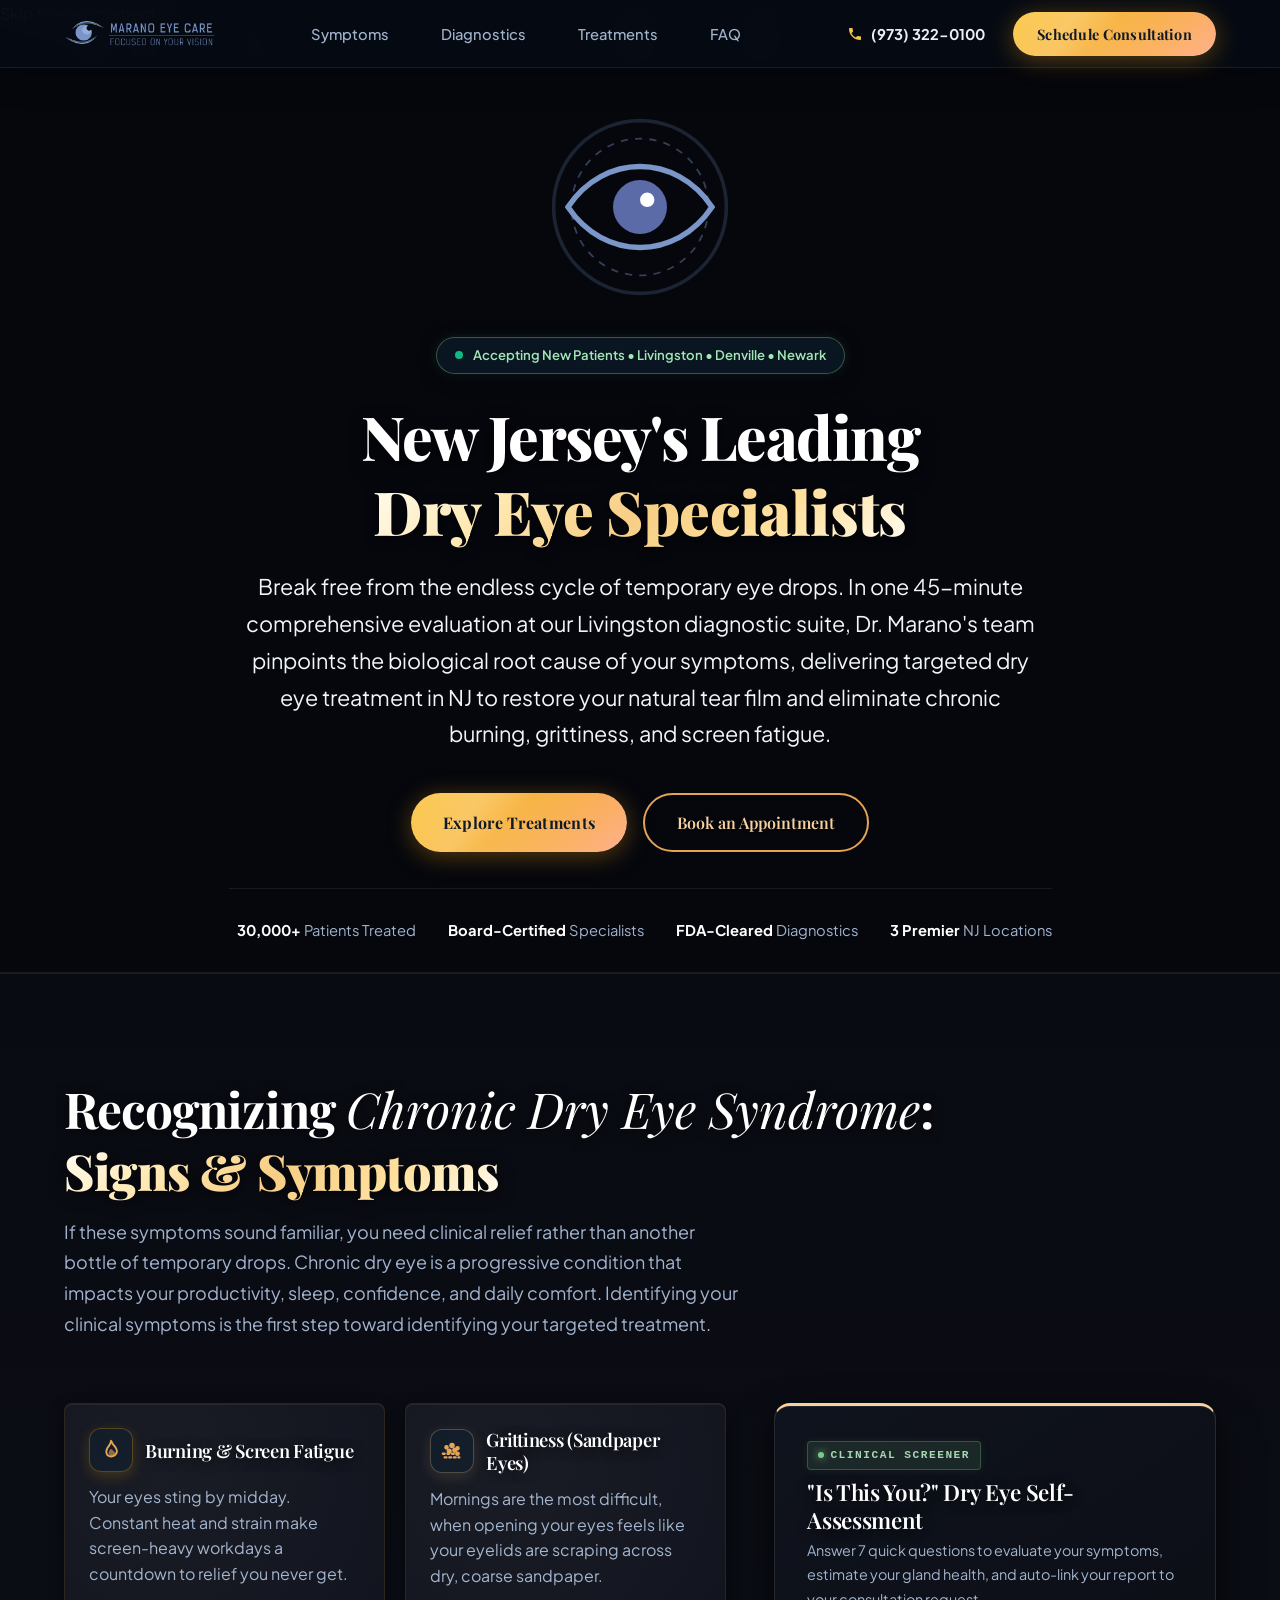
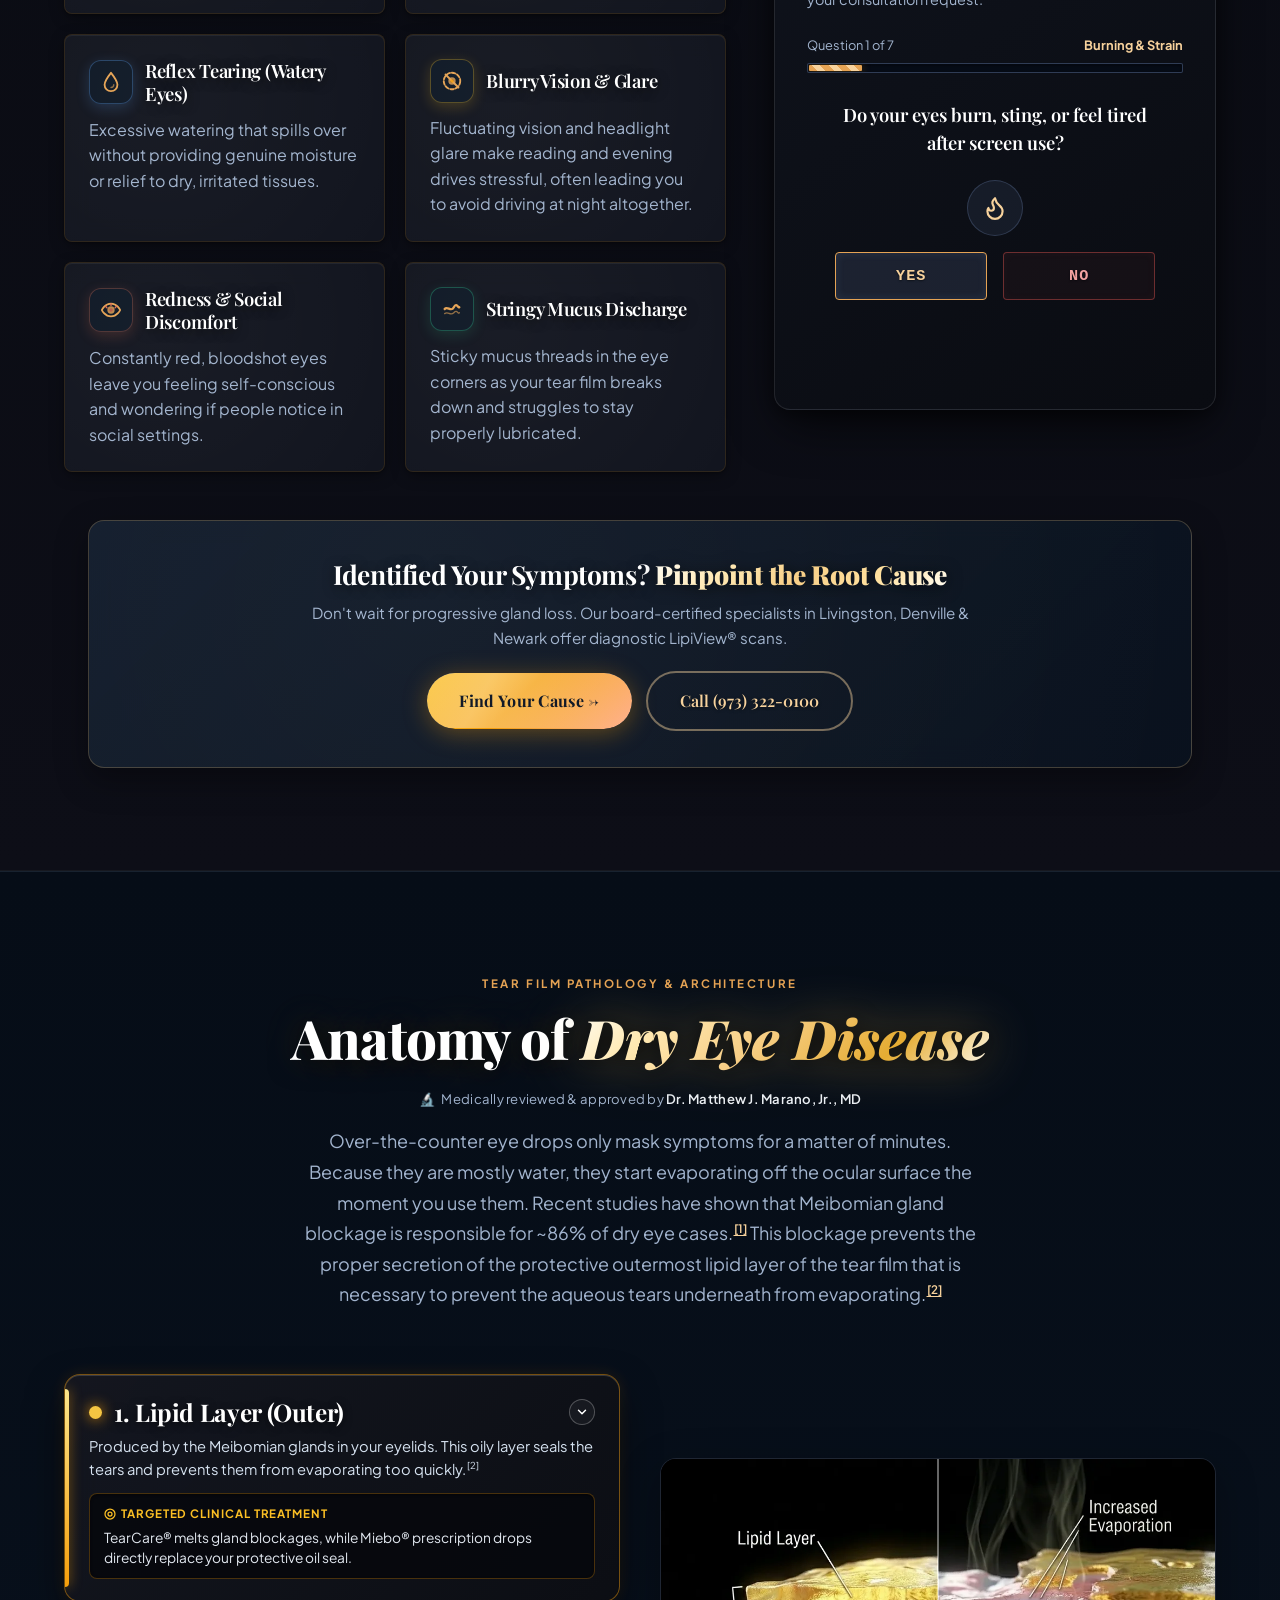
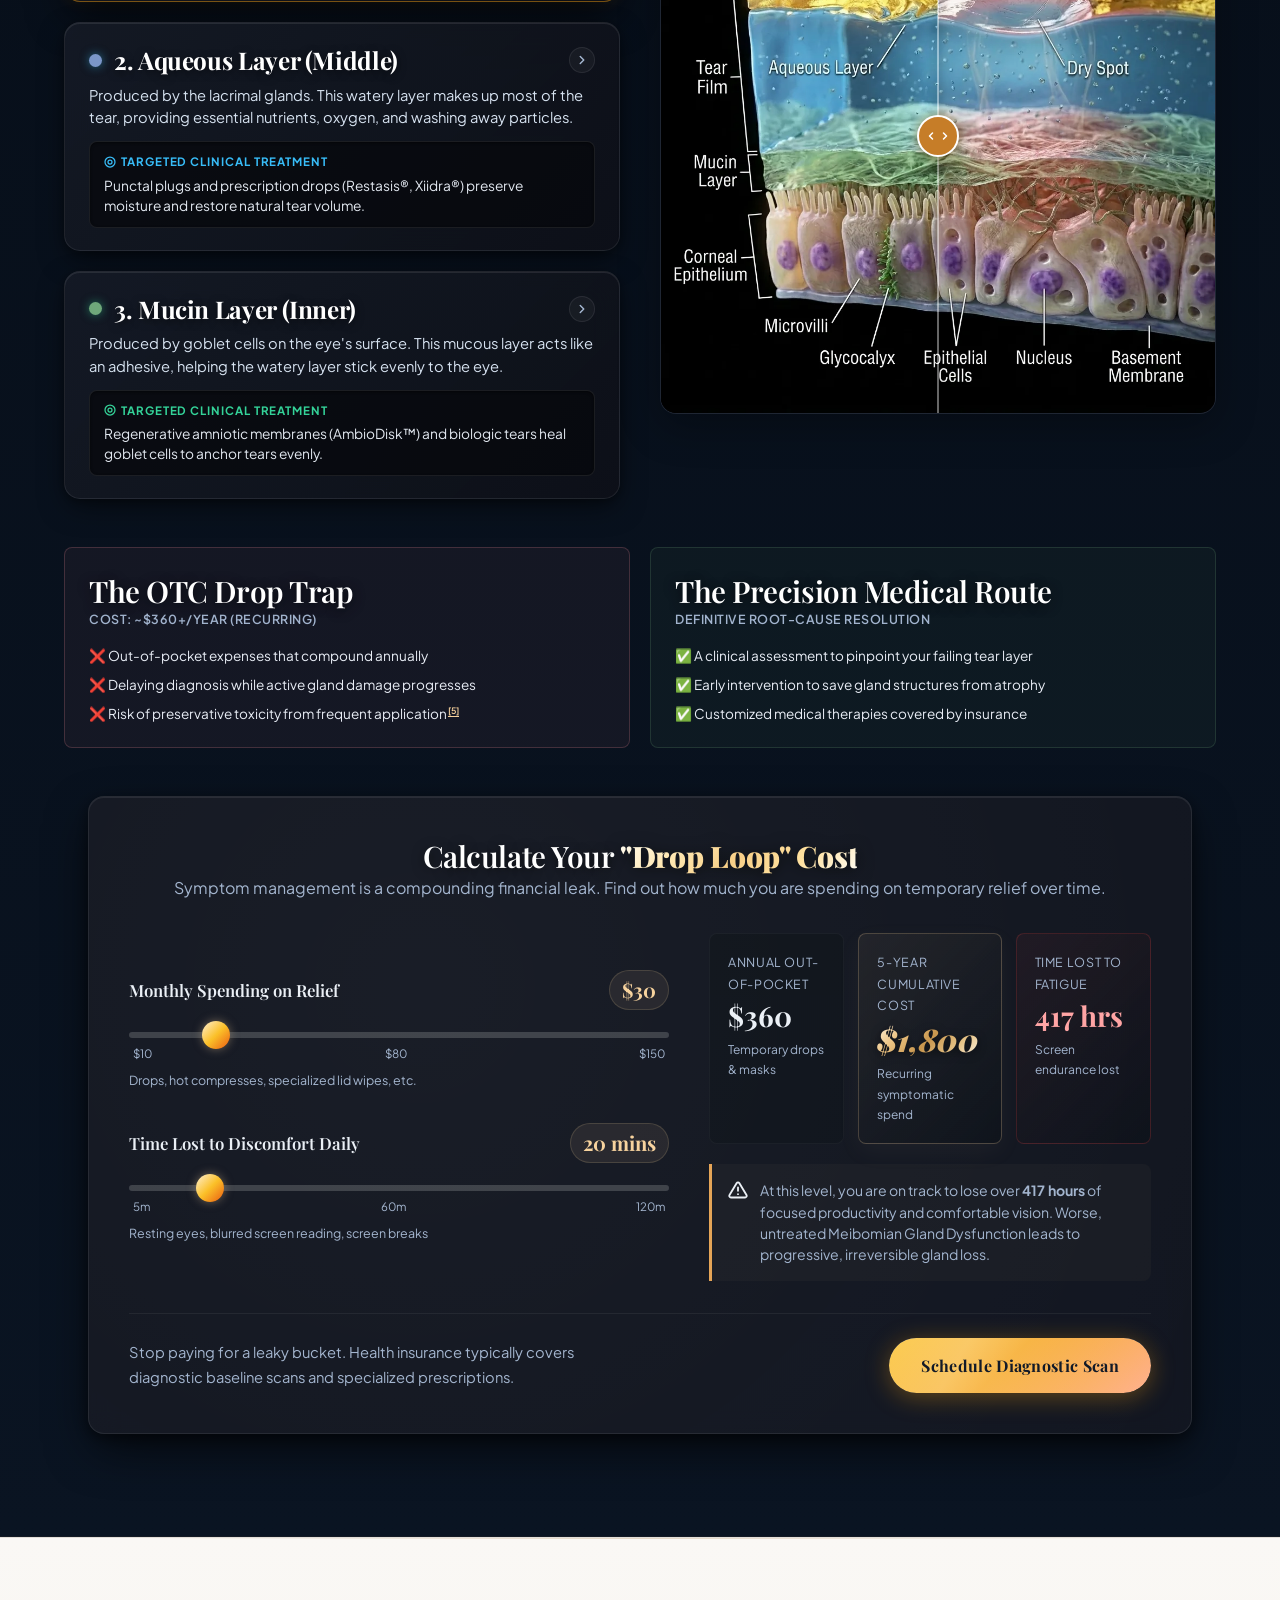
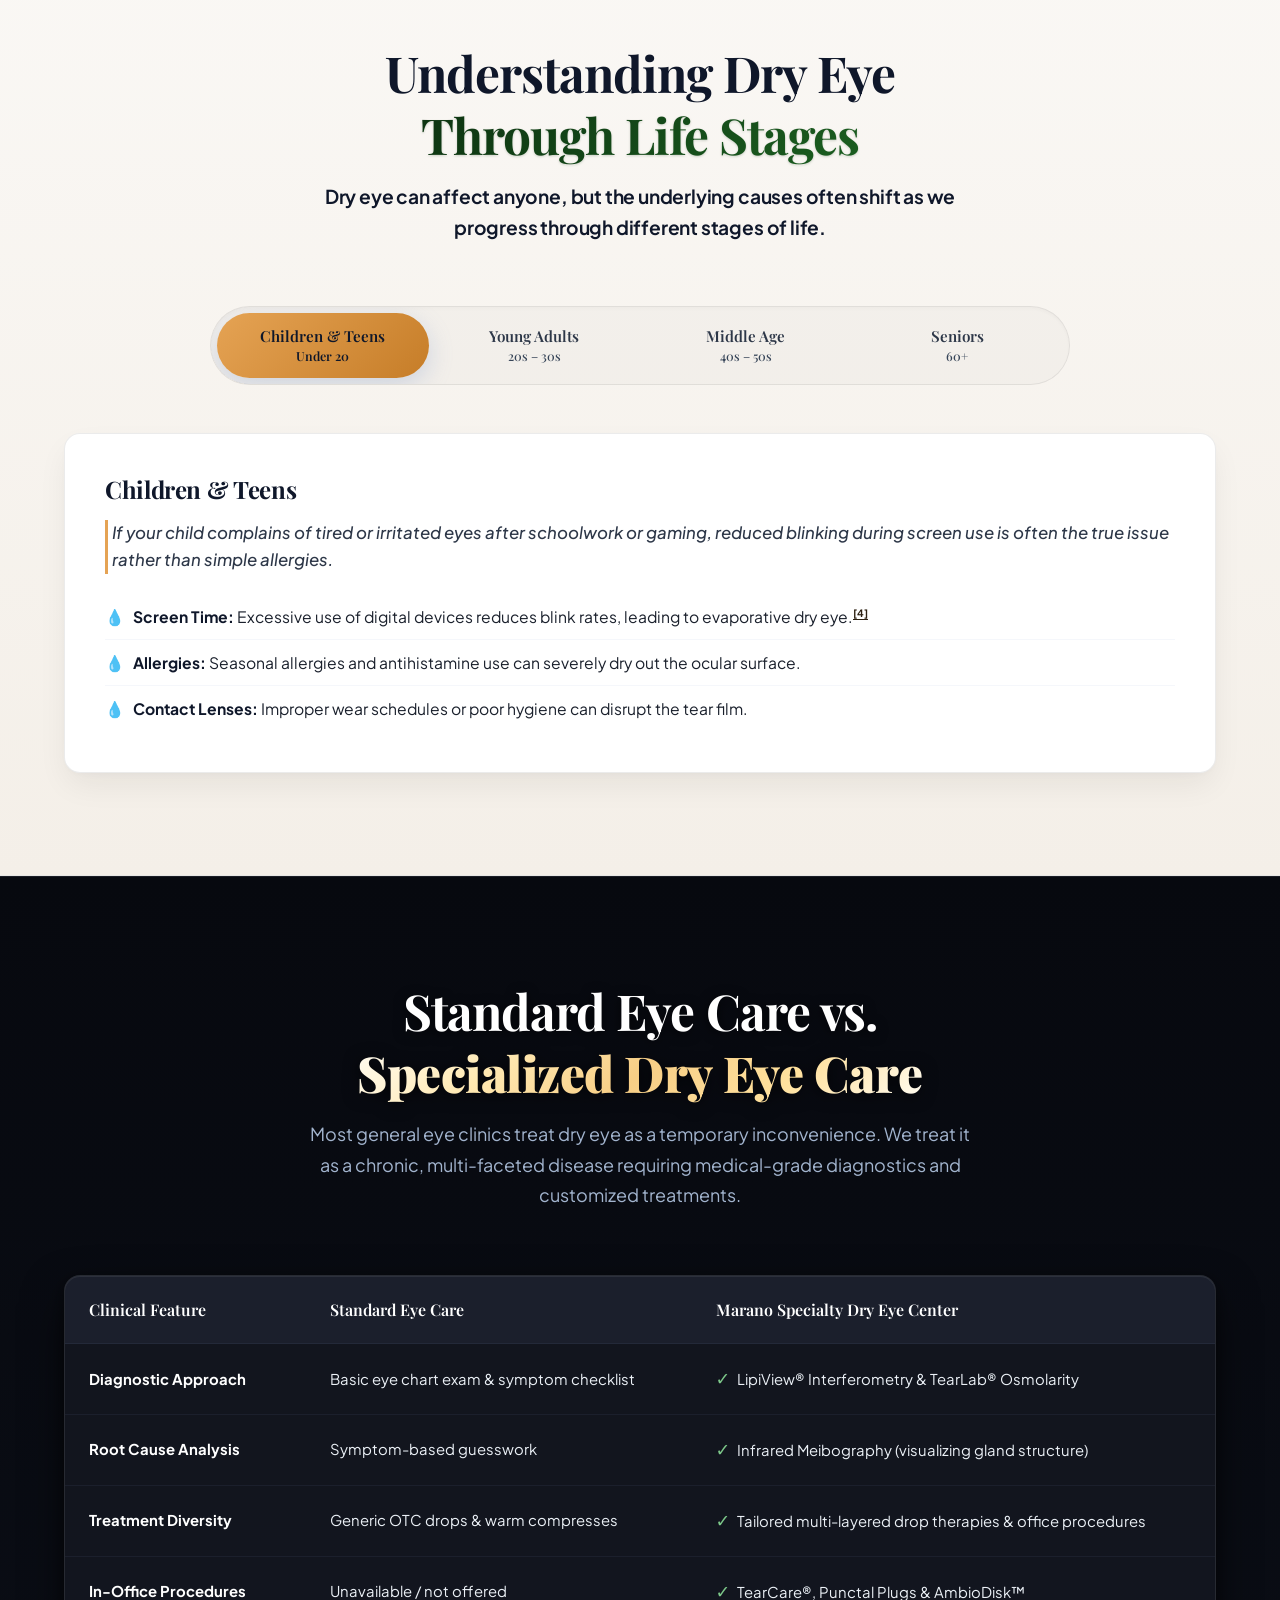
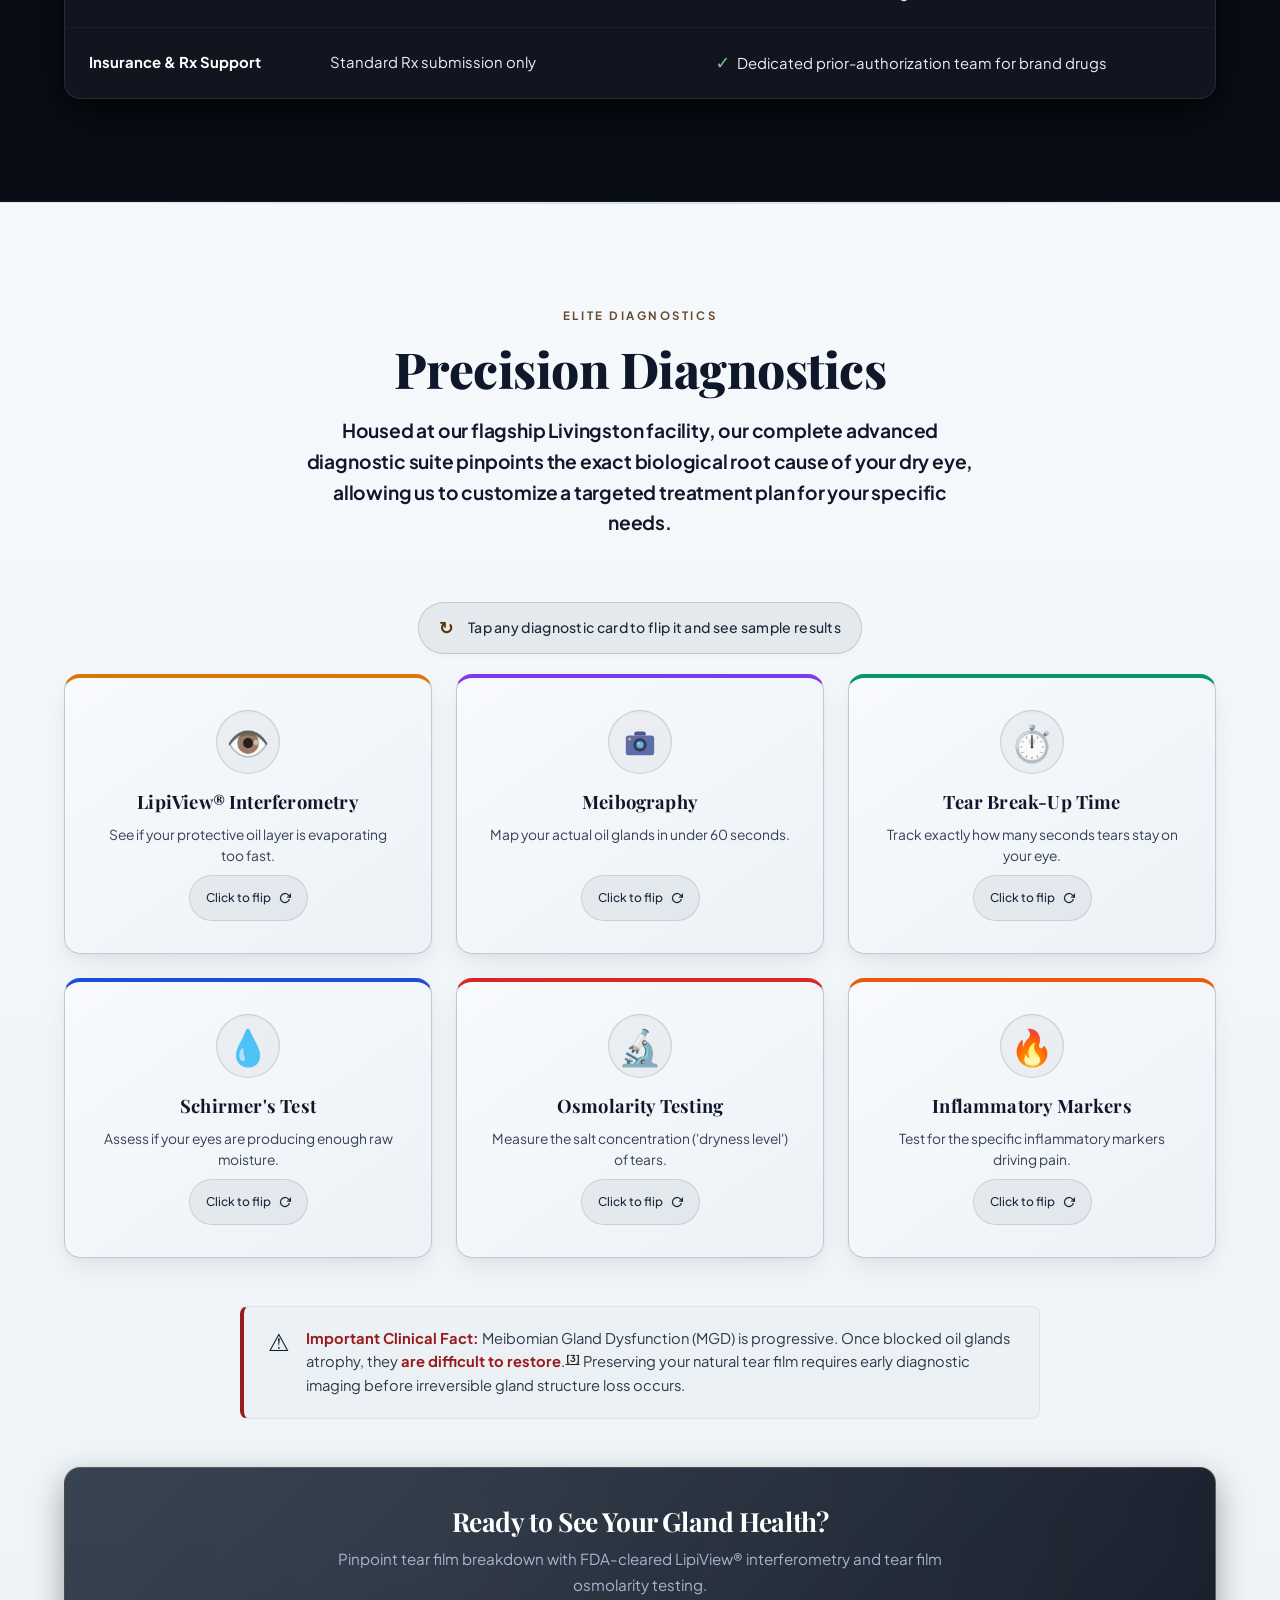
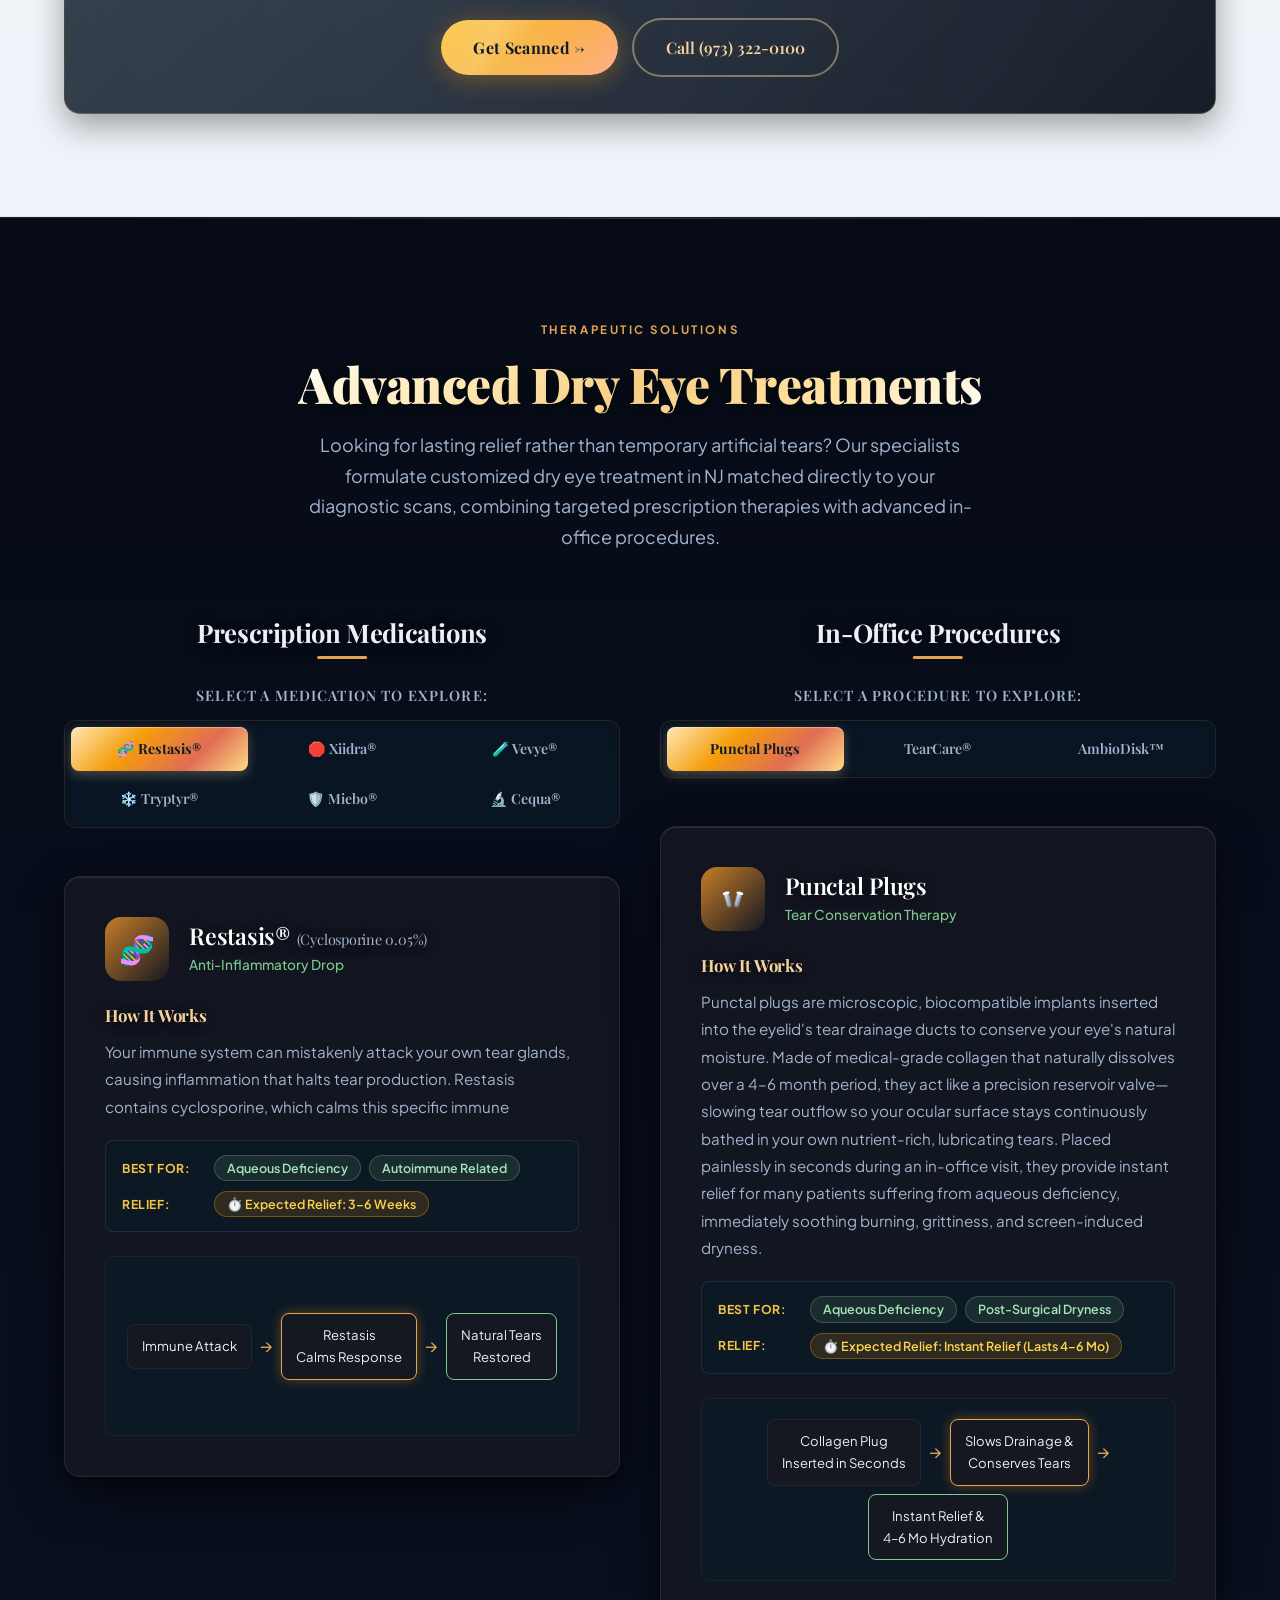
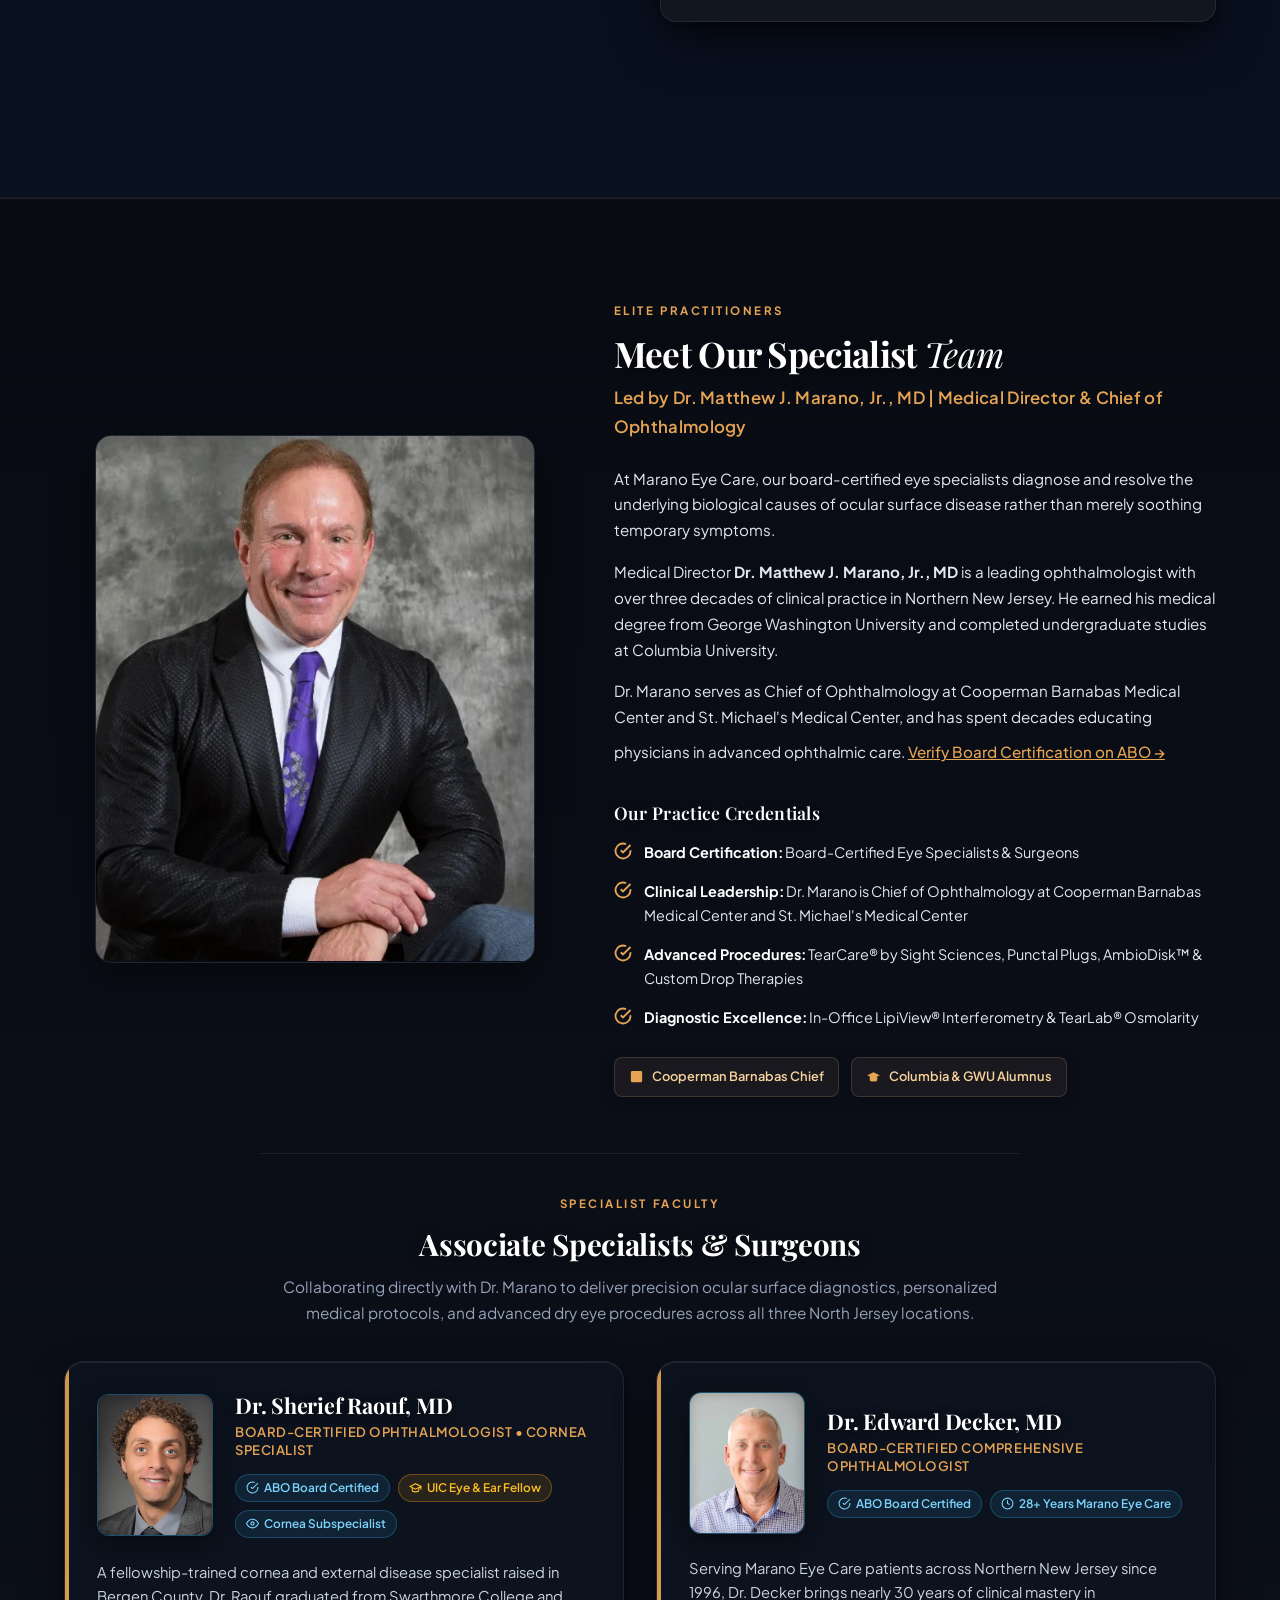
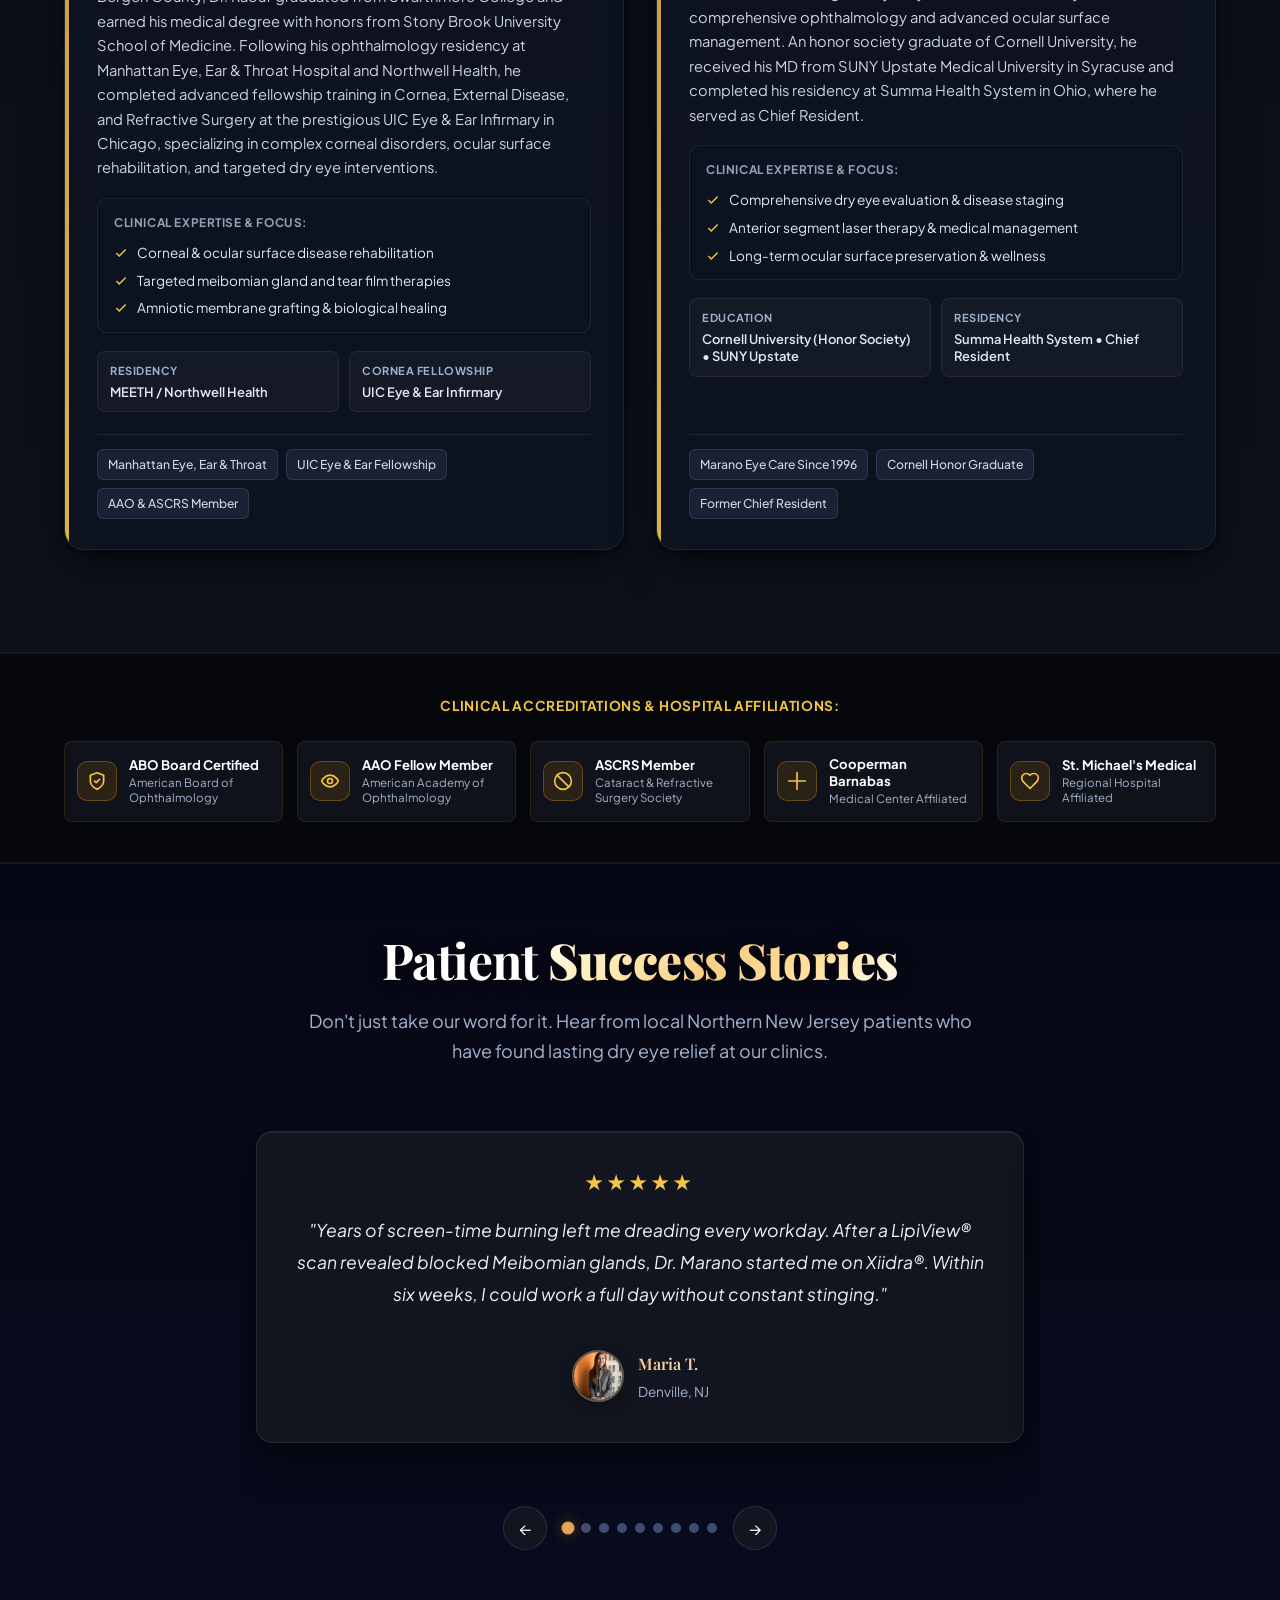
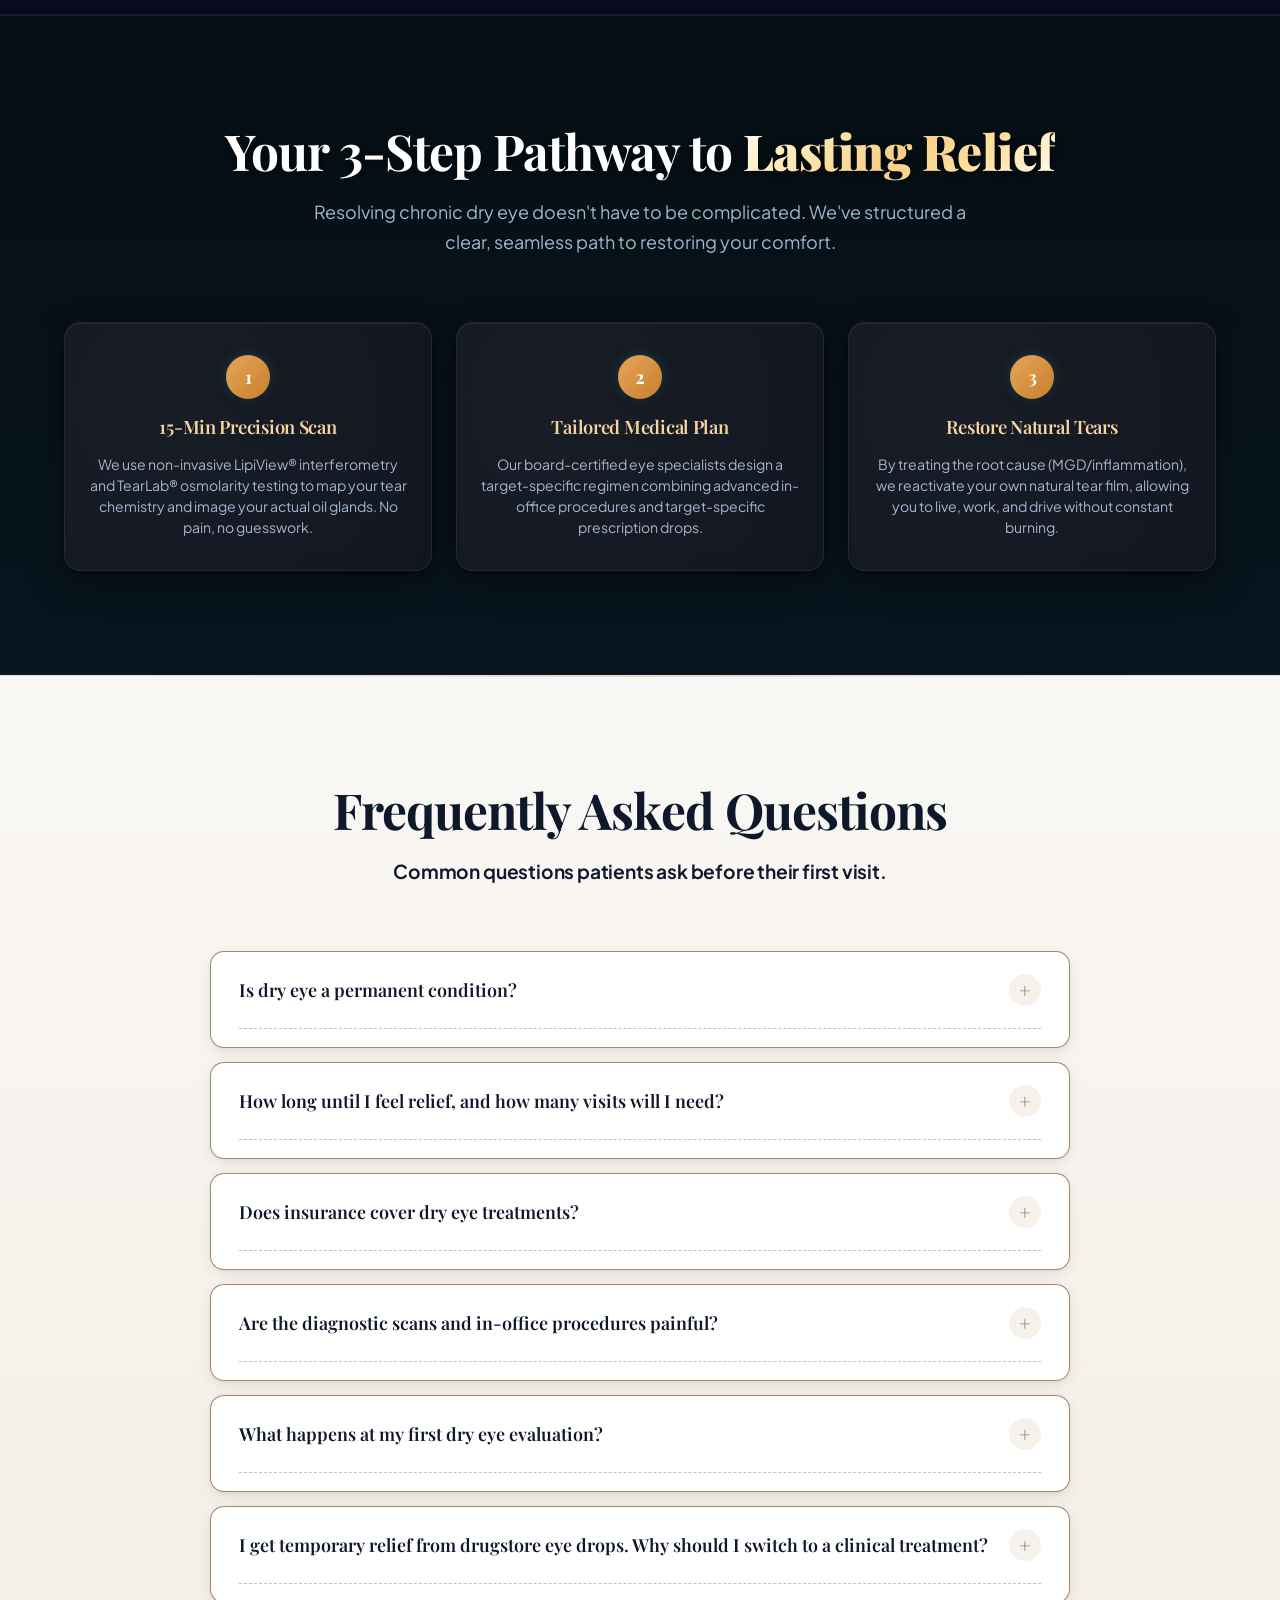
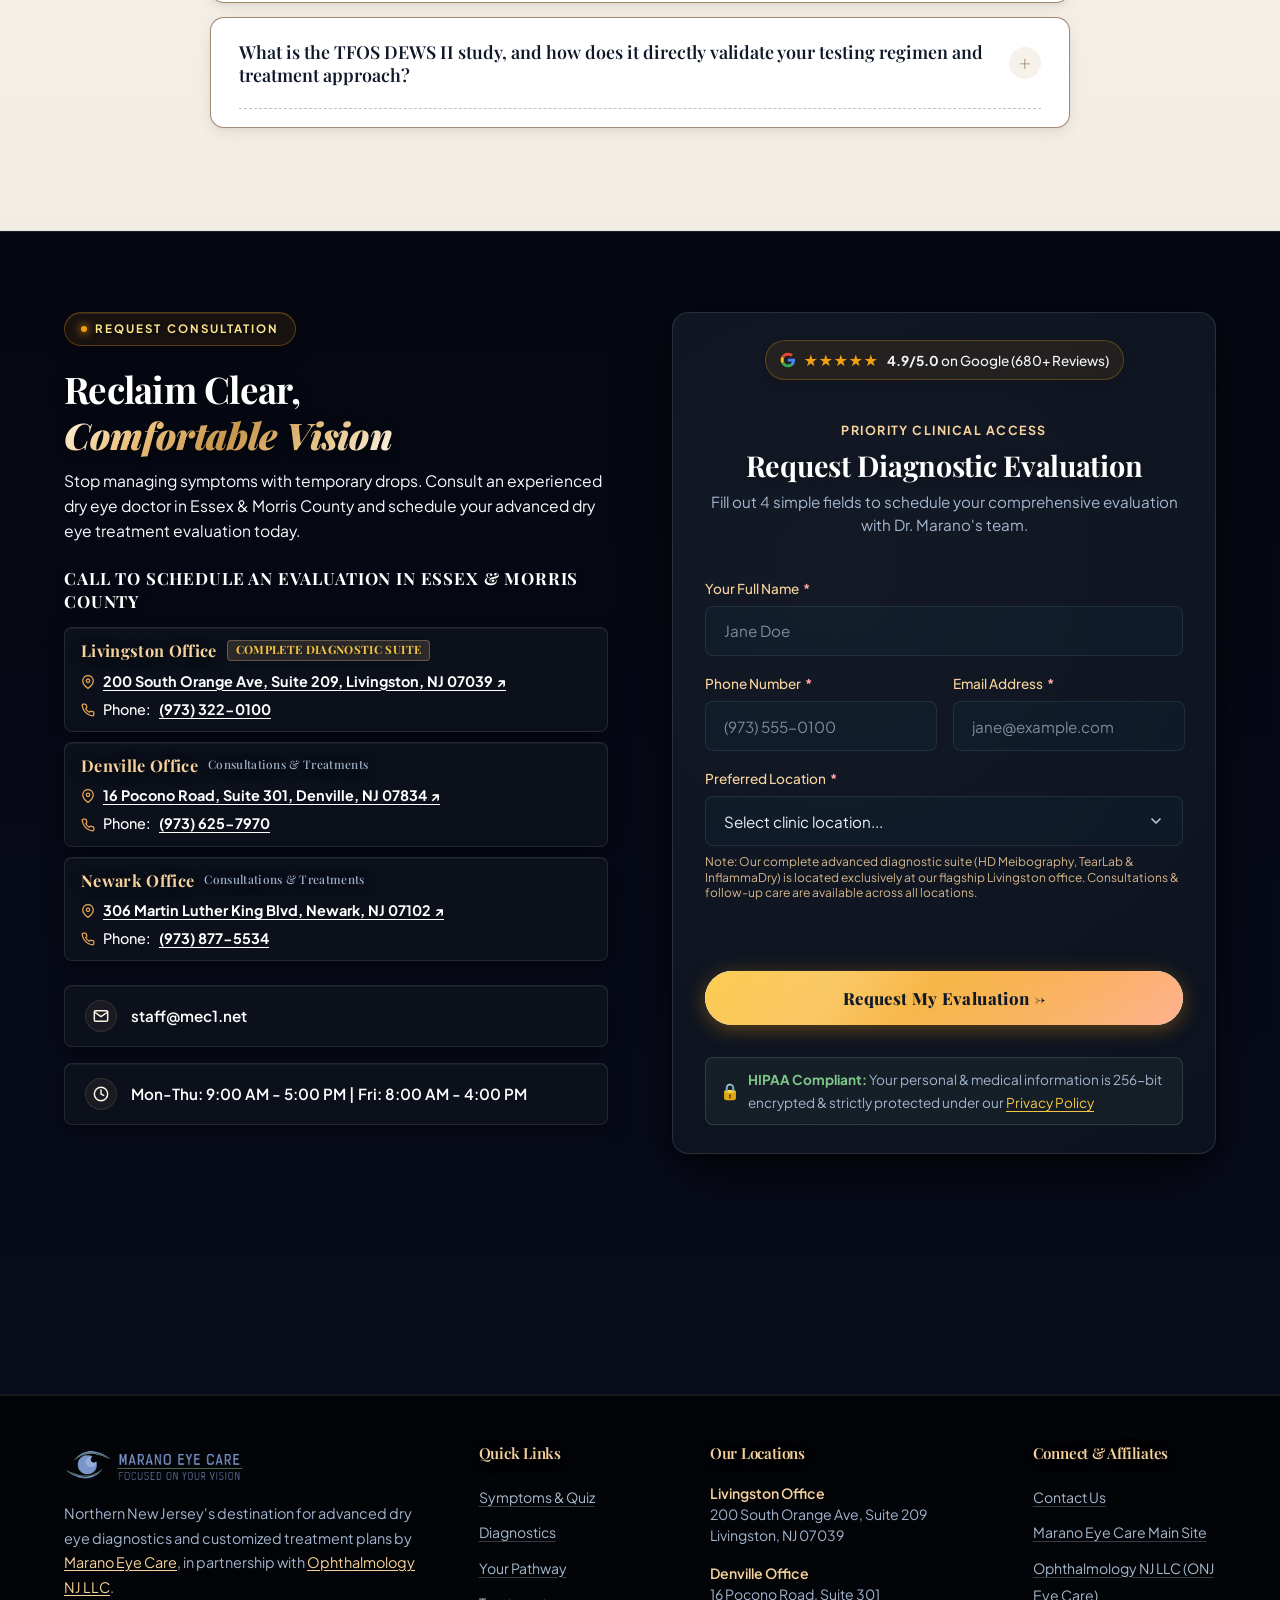
==== commit 252360ff: "feat(seo): 301 redirect Netlify default subdomain to dryeye.maranoeye.com" ====
--- a/index.html
+++ b/index.html
@@ -9,6 +9,13 @@
     <meta charset="UTF-8">
 
     <meta name="viewport" content="width=device-width, initial-scale=1.0">
+
+    <!-- Subdomain Canonical Redirect -->
+    <script>
+      if (window.location.hostname === 'premium-dry-eye-treatment.netlify.app') {
+        window.location.replace('https://dryeye.maranoeye.com' + window.location.pathname + window.location.search + window.location.hash);
+      }
+    </script>
 
 
 
